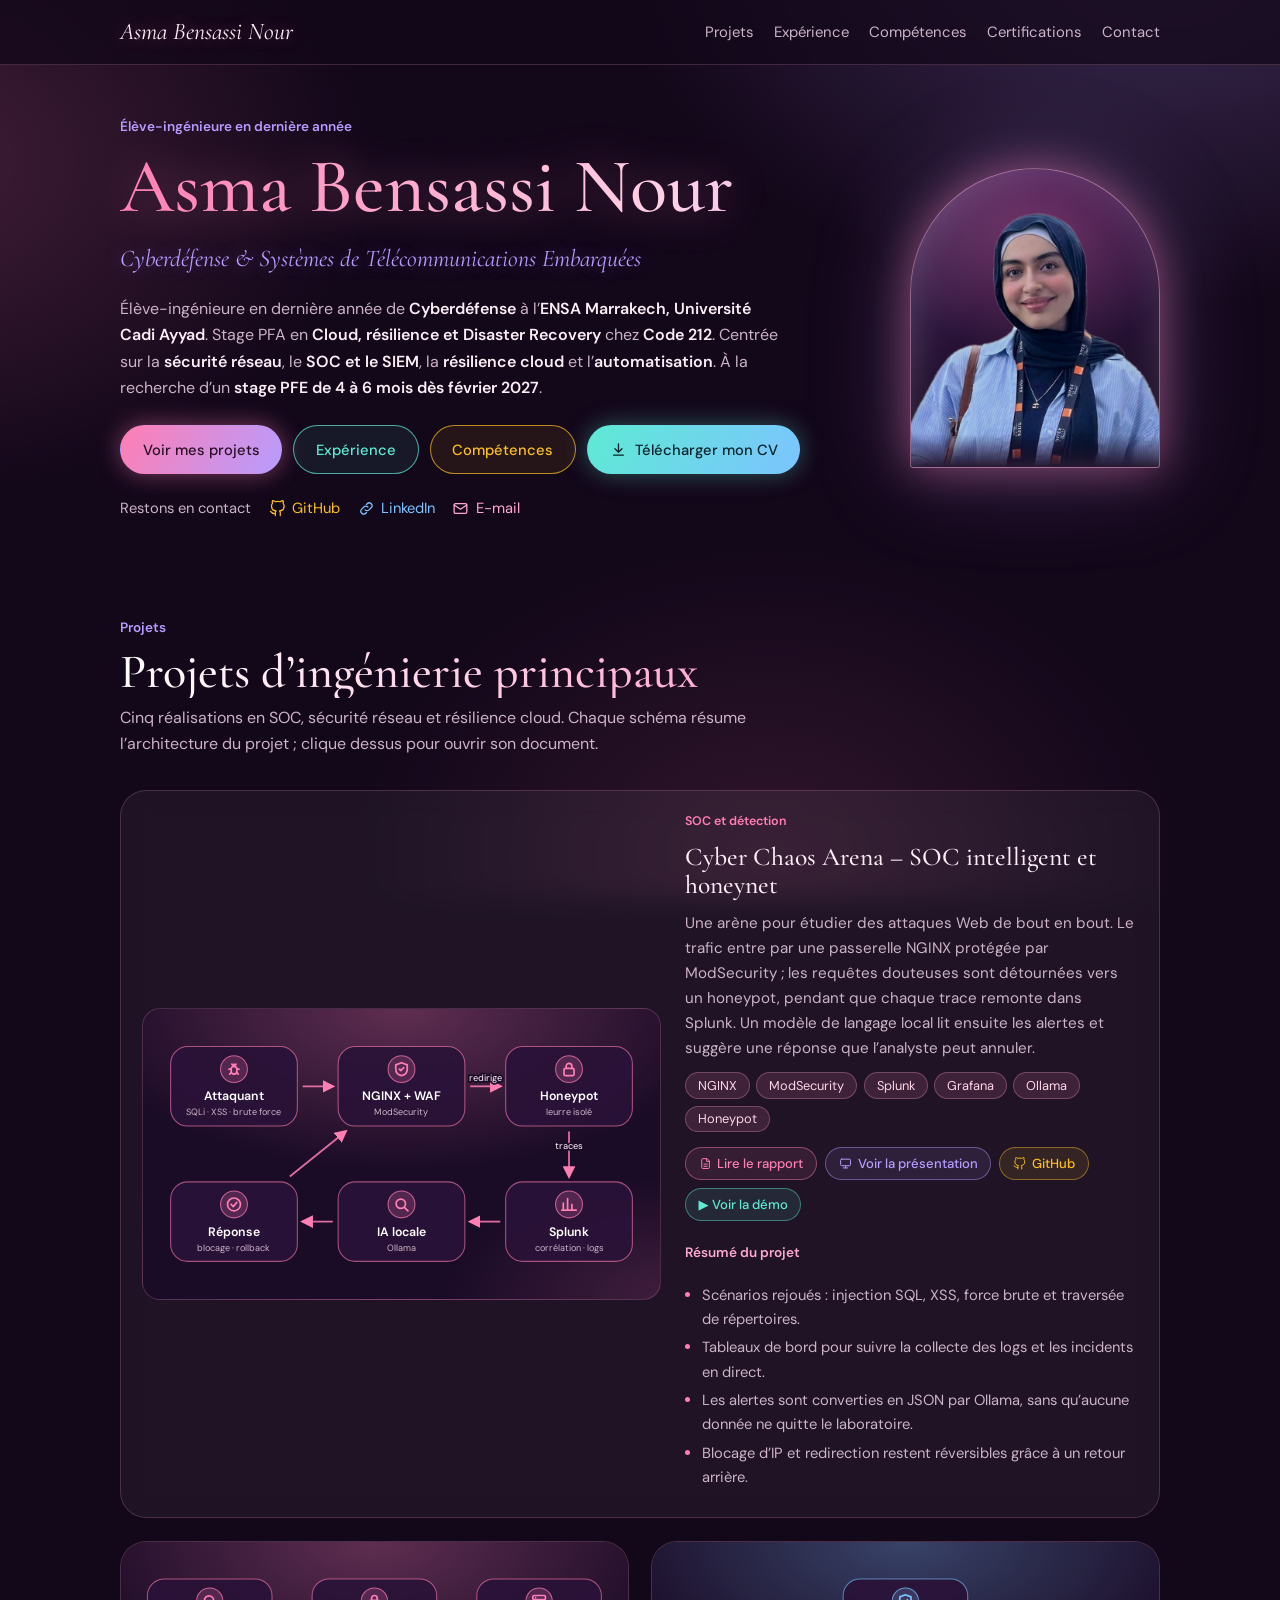
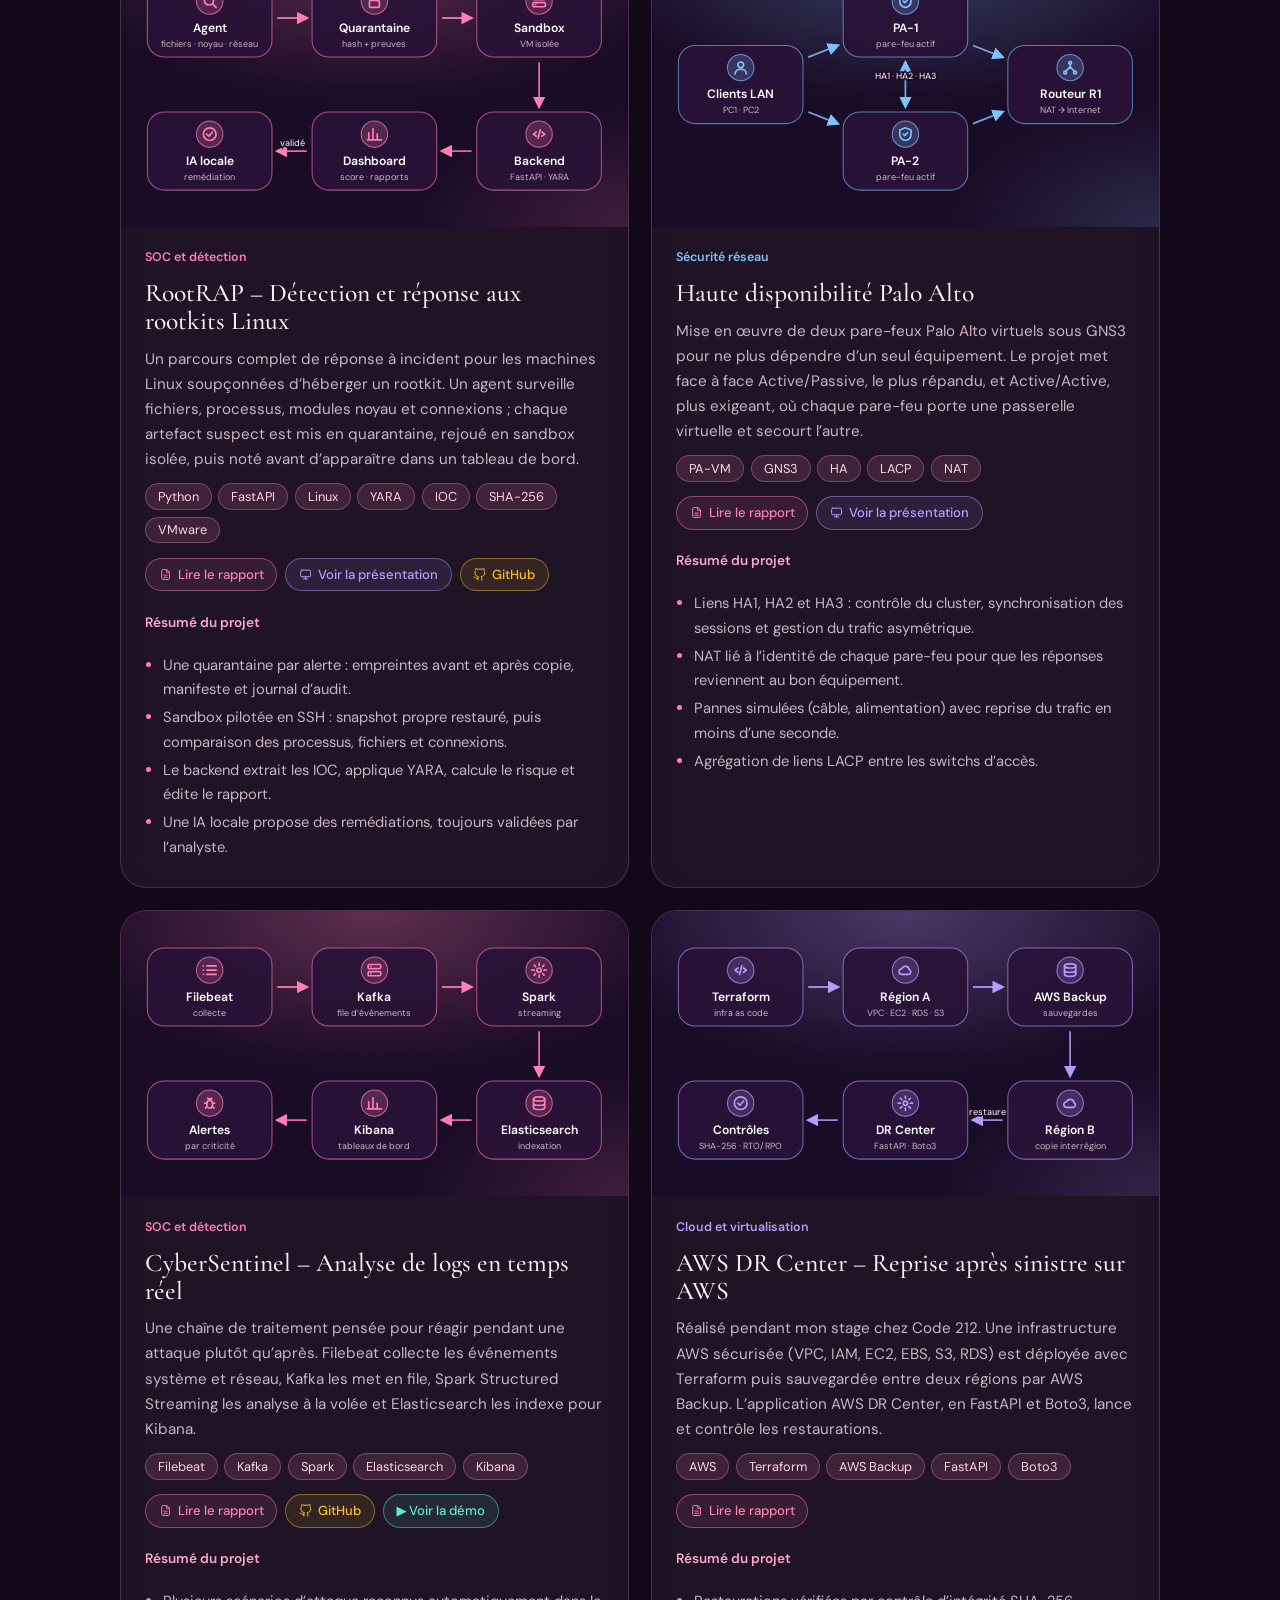
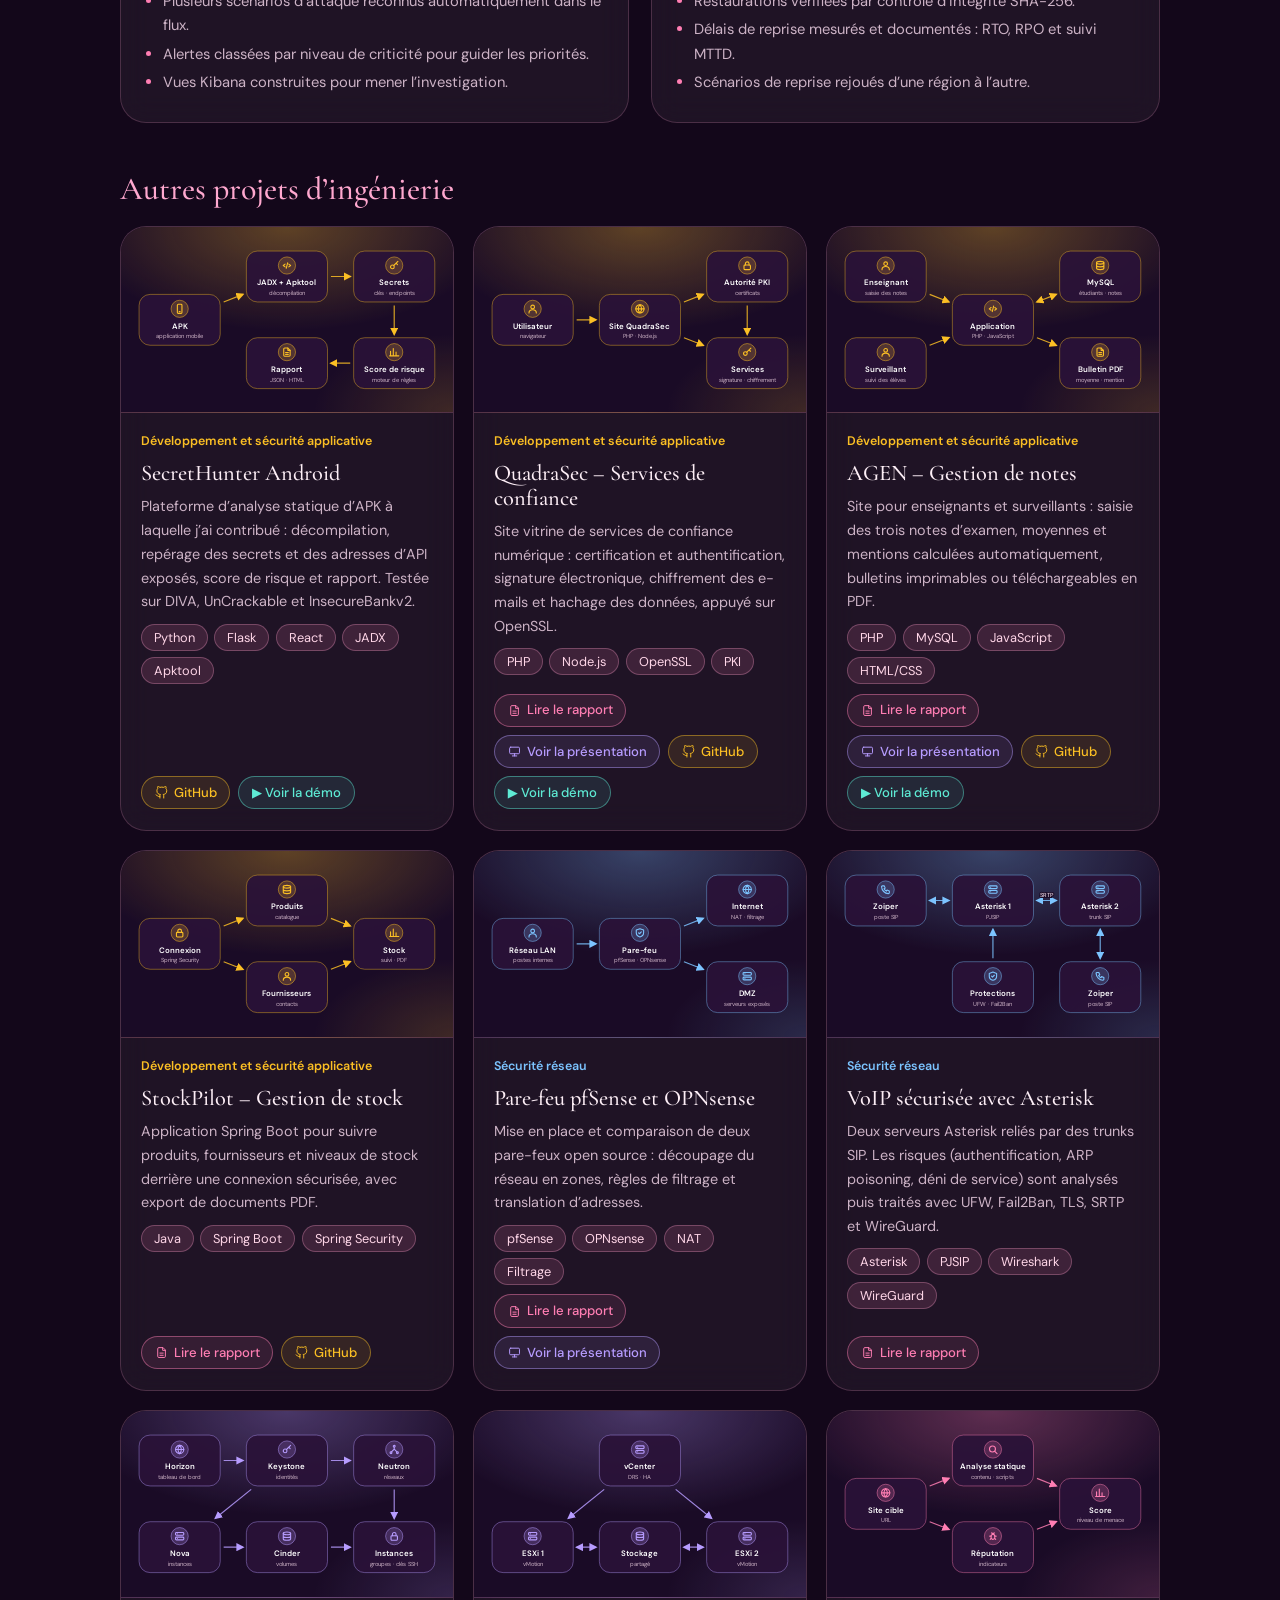
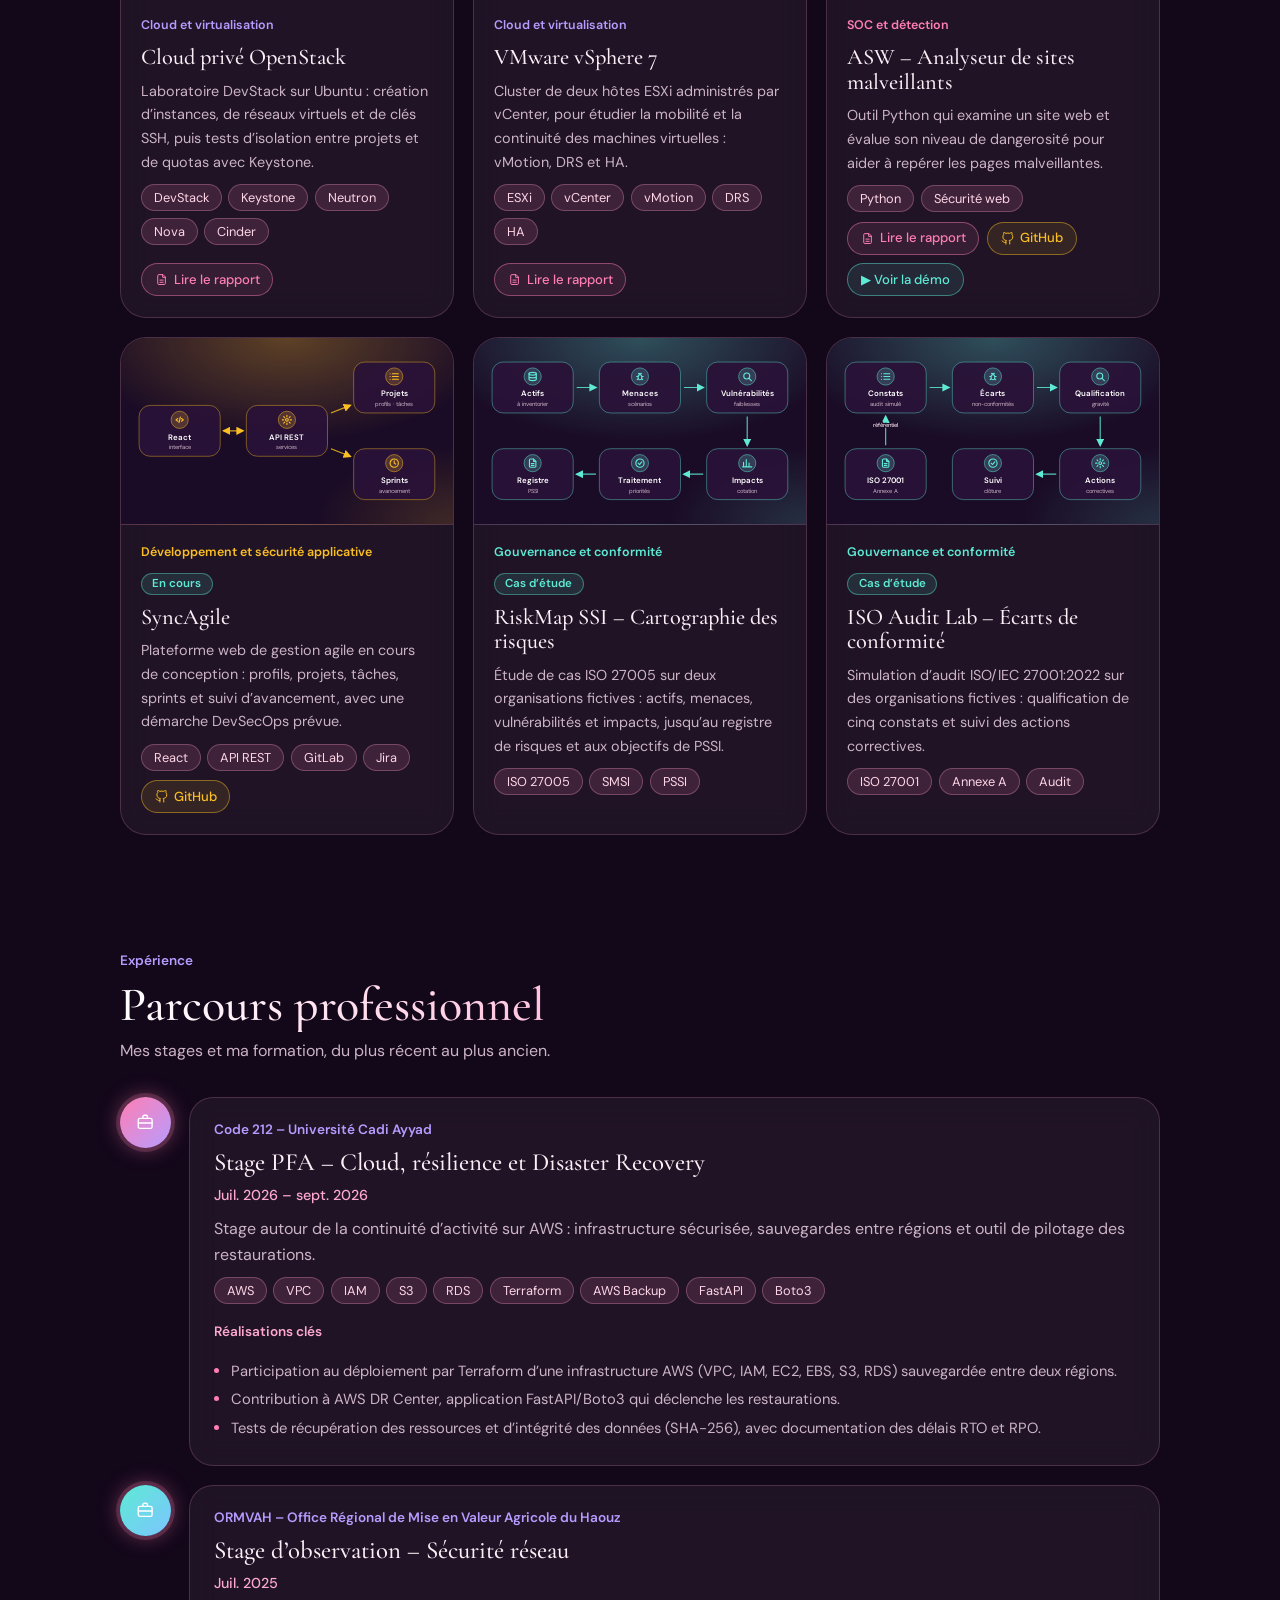
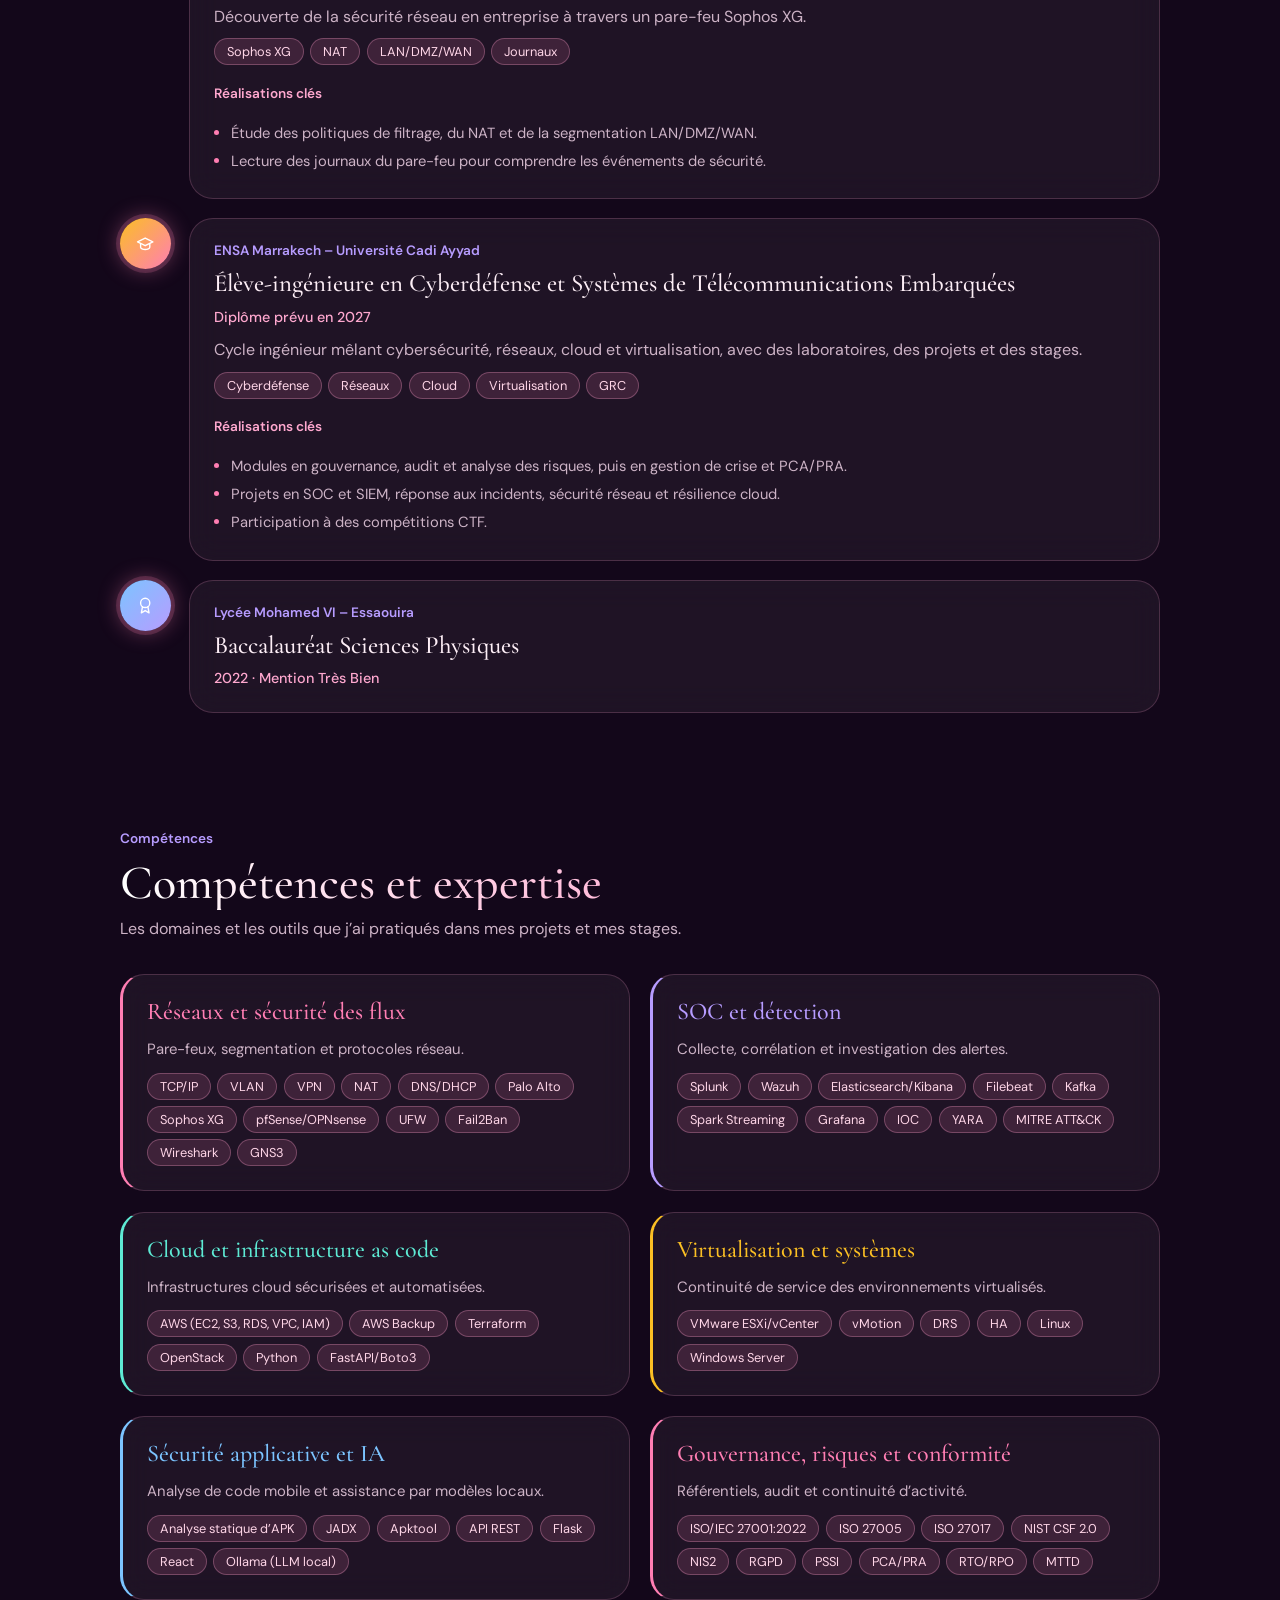
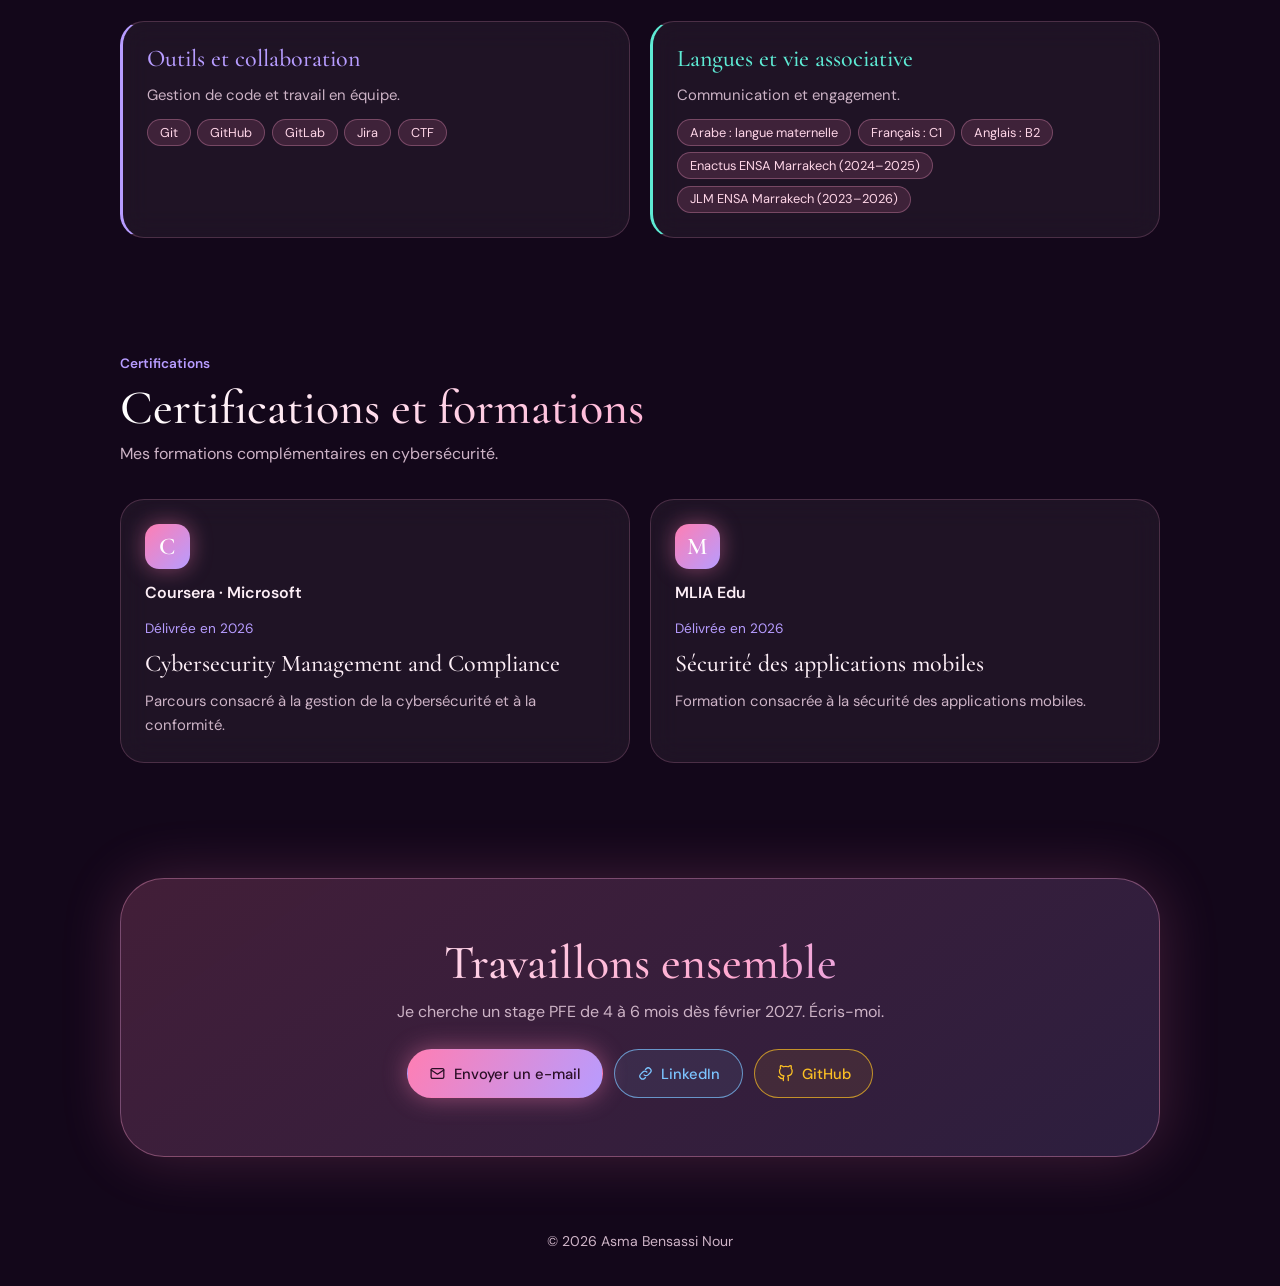
==== index.html @ a0d63bda "potfolio" ====
<!DOCTYPE html>
<html lang="fr">
<head>
<meta charset="utf-8">
<meta name="viewport" content="width=device-width, initial-scale=1, viewport-fit=cover">
<meta name="theme-color" content="#13071a">
<meta name="description" content="Portfolio d’Asma Bensassi Nour, élève-ingénieure en cyberdéfense à l’ENSA Marrakech.">
<title>Asma Bensassi Nour – Portfolio</title>
<link href="https://fonts.googleapis.com/css2?family=Cormorant+Garamond:ital,wght@0,500;0,600;1,500&family=DM+Sans:wght@400;500;600&display=swap" rel="stylesheet">
<style>:root{--bg:#13071a;--glass:rgba(255,255,255,.05);--ink:#fdeef6;--muted:#cdb3c6;--rose:#ff7eb3;--rose2:#ffa8cf;--lilac:#b79cff;--line:rgba(255,160,205,.2);--glow:rgba(255,126,179,.45);
--serif:'Cormorant Garamond',Georgia,serif;--sans:'DM Sans',system-ui,-apple-system,'Segoe UI',sans-serif;color-scheme:dark}
html{scroll-behavior:smooth}*,*::before,*::after{box-sizing:border-box}
body{margin:0;color:var(--ink);font:400 1rem/1.65 var(--sans);background:var(--bg);
background-image:radial-gradient(55rem 38rem at 90% -8%,rgba(183,156,255,.26),transparent 62%),radial-gradient(48rem 34rem at -8% 18%,rgba(255,126,179,.2),transparent 62%),radial-gradient(40rem 30rem at 60% 95%,rgba(255,126,179,.12),transparent 65%);background-attachment:fixed}
a{color:inherit}:focus-visible{outline:2px solid var(--rose2);outline-offset:3px;border-radius:8px}
.wrap{max-width:1080px;margin:0 auto;padding:0 1.25rem}
main.wrap{padding-top:0}
section{padding:3.6rem 0;scroll-margin-top:4rem}
h1,h2,h3{font-family:var(--serif);font-weight:500;line-height:1.1;margin:0}
h2{font-size:clamp(2.1rem,5vw,3rem);margin-bottom:.4rem;background:linear-gradient(90deg,#fff,var(--rose2) 60%,var(--lilac));-webkit-background-clip:text;background-clip:text;color:transparent}
h4{font-family:var(--sans);font-size:.85rem;font-weight:600;color:var(--rose2);margin:.6rem 0 .2rem}
.label{font-size:.85rem;font-weight:600;color:var(--lilac);margin-bottom:.4rem}
.lead{color:var(--muted);max-width:60ch;margin:0 0 2rem}
svg.i{width:1.15em;height:1.15em;fill:none;stroke:currentColor;stroke-width:1.8;stroke-linecap:round;stroke-linejoin:round;flex:none}
header.bar{position:sticky;top:0;z-index:20;background:rgba(19,7,26,.72);backdrop-filter:blur(14px);-webkit-backdrop-filter:blur(14px);border-bottom:1px solid var(--line)}
nav{display:flex;justify-content:space-between;align-items:center;gap:1rem;padding:.75rem 0;flex-wrap:wrap}
.logo{font-family:var(--serif);font-size:1.5rem;font-style:italic;text-decoration:none;text-shadow:0 0 18px var(--glow)}
nav ul{display:flex;gap:1.3rem;list-style:none;margin:0;padding:0;flex-wrap:wrap}
nav ul a{text-decoration:none;color:var(--muted);font-size:.93rem;transition:color .2s,text-shadow .2s}
nav ul a:hover{color:var(--rose2);text-shadow:0 0 14px var(--glow)}
/* accueil */
.hero{display:grid;grid-template-columns:1fr 250px;gap:3rem;align-items:center;padding:3.2rem 0 2.4rem}
.hero h1{font-size:clamp(2.8rem,7vw,4.8rem);background:linear-gradient(100deg,var(--rose),#ffd1e6 30%,var(--lilac) 55%,var(--rose) 80%);background-size:250% 100%;-webkit-background-clip:text;background-clip:text;color:transparent;animation:shine 7s ease-in-out infinite alternate;filter:drop-shadow(0 0 22px var(--glow))}
@keyframes shine{to{background-position:100% 0}}
.role{font-family:var(--serif);font-style:italic;font-size:1.5rem;color:var(--lilac);margin:.6rem 0 1.1rem;text-shadow:0 0 20px rgba(183,156,255,.45)}
.hero p{max-width:60ch;color:var(--muted);margin:0}.hero p strong{color:var(--ink);font-weight:600}
.btns{display:flex;gap:.7rem;flex-wrap:wrap;margin-top:1.5rem}
.btn{display:inline-flex;align-items:center;gap:.5rem;padding:.7rem 1.35rem;border-radius:999px;text-decoration:none;font-weight:500;font-size:.92rem;border:1.5px solid var(--rose);transition:box-shadow .25s,transform .25s,background .25s}
.btn.fill{background:linear-gradient(120deg,var(--rose),var(--lilac));border-color:transparent;color:#2a0f26;box-shadow:0 0 24px var(--glow)}
.btn.fill:hover{box-shadow:0 0 38px var(--glow),0 0 70px rgba(183,156,255,.35);transform:translateY(-2px)}
.btn.ghost{color:var(--rose2);background:var(--glass)}.btn.ghost:hover{box-shadow:0 0 26px var(--glow);background:rgba(255,126,179,.14);transform:translateY(-2px)}
.connect{display:flex;gap:1.1rem;flex-wrap:wrap;align-items:center;margin-top:1.4rem;font-size:.92rem}
.connect span{color:var(--muted)}.connect a{display:inline-flex;align-items:center;gap:.4rem;text-decoration:none;color:var(--rose2)}.connect a:hover{text-shadow:0 0 14px var(--glow)}
.arch{aspect-ratio:5/6;width:250px;border-radius:999px 999px 24px 24px;background:linear-gradient(165deg,#ff9cc8,#f08cc4 50%,#b9a2ff);border:1.5px solid rgba(255,190,220,.55);position:relative;overflow:hidden;box-shadow:0 0 44px var(--glow),0 0 100px rgba(183,156,255,.28),inset 0 0 36px rgba(255,255,255,.14)}
.arch::after{content:"";position:absolute;inset:0;background:linear-gradient(120deg,rgba(255,255,255,.28),transparent 35%);pointer-events:none}
.arch img{position:absolute;inset:0;width:100%;height:100%;object-fit:cover;object-position:center bottom}
/* tags et liens */
.tags{display:flex;flex-wrap:wrap;gap:.4rem;list-style:none;margin:0;padding:0}
.tags li{background:rgba(255,126,179,.14);border:1px solid rgba(255,160,205,.3);border-radius:999px;padding:.12rem .75rem;font-size:.8rem;color:#ffd6e8}
.links{display:flex;gap:.5rem;flex-wrap:wrap;margin-top:.2rem}
.lk{display:inline-flex;align-items:center;gap:.35rem;font-size:.82rem;font-weight:500;text-decoration:none;color:var(--rose2);border:1px solid var(--line);background:rgba(255,255,255,.04);border-radius:999px;padding:.3rem .8rem;transition:background .2s,box-shadow .2s}
.lk:hover{background:rgba(255,126,179,.2);box-shadow:0 0 18px var(--glow)}.lk svg{width:1em;height:1em}
.sum{margin:0;padding-left:1.1rem;color:var(--muted);font-size:.92rem}.sum li{margin:.25rem 0}.sum li::marker{color:var(--rose)}
/* cartes projets */
.feats{display:grid;grid-template-columns:repeat(2,1fr);gap:1.4rem}
.card{position:relative;background:var(--glass);backdrop-filter:blur(14px);-webkit-backdrop-filter:blur(14px);border:1px solid var(--line);border-radius:26px;overflow:hidden;display:flex;flex-direction:column;transition:transform .3s,border-color .3s,box-shadow .3s}
.card:hover{transform:translateY(-4px);border-color:rgba(255,160,205,.65);box-shadow:0 10px 40px rgba(255,126,179,.28)}
.card .body{padding:1.3rem 1.5rem 1.5rem;display:flex;flex-direction:column;gap:.7rem;flex:1}
.card h3{font-size:1.6rem}.card p{margin:0;color:var(--muted);font-size:.95rem}
.cover{display:block;position:relative;aspect-ratio:16/9;overflow:hidden;text-decoration:none;flex:none}
.cover img{width:100%;height:100%;object-fit:cover;object-position:top;display:block;transition:transform .5s}
.card:hover .cover img{transform:scale(1.05)}
.cover.art{display:grid;place-items:center;color:#fff;background:linear-gradient(135deg,rgba(255,126,179,.75),rgba(130,80,185,.8))}
.cover.art svg{width:3.6rem;height:3.6rem;stroke-width:1.4;filter:drop-shadow(0 6px 14px rgba(0,0,0,.3))}
.cover.art::before{content:"";position:absolute;width:9rem;height:9rem;border-radius:50%;background:rgba(255,255,255,.16);right:-2.5rem;top:-3rem}
.feat.wide{grid-column:1/-1;flex-direction:row}.feat.wide .cover{width:50%;aspect-ratio:16/9;align-self:center;margin:1.3rem 0 1.3rem 1.3rem;border-radius:18px;border:1px solid var(--line)}.feat.wide .cover img{object-position:center}
h3.sub{font-size:2rem;margin:3rem 0 1.2rem;color:var(--rose2)}
.minis{display:grid;grid-template-columns:repeat(3,1fr);gap:1.2rem}
.mini{padding:1.4rem;gap:.7rem}.mini h3{font-size:1.4rem}.mini .links{margin-top:auto}
.mi{width:2.7rem;height:2.7rem;border-radius:14px;display:grid;place-items:center;color:#fff;background:linear-gradient(135deg,var(--rose),var(--lilac));box-shadow:0 0 22px var(--glow)}.mi svg{width:1.35rem;height:1.35rem}
/* parcours */
.timeline{display:grid;gap:1.2rem}
.job{display:grid;grid-template-columns:3.2rem 1fr;gap:1.1rem;align-items:start}
.dot{width:3.2rem;height:3.2rem;border-radius:50%;display:grid;place-items:center;color:#fff;background:linear-gradient(135deg,var(--rose),var(--lilac));box-shadow:0 0 0 4px rgba(255,126,179,.18),0 0 22px var(--glow)}
.box{background:var(--glass);backdrop-filter:blur(14px);-webkit-backdrop-filter:blur(14px);border:1px solid var(--line);border-radius:24px;padding:1.3rem 1.5rem;display:flex;flex-direction:column;gap:.5rem}
.org{font-size:.85rem;font-weight:600;color:var(--lilac)}.box h3{font-size:1.55rem}.meta{color:var(--rose2);font-size:.9rem;font-weight:500}.box p{margin:0;color:var(--muted)}
/* compétences et certifications */
.skills{display:grid;grid-template-columns:repeat(2,1fr);gap:1.3rem}
.skill,.cert{background:var(--glass);backdrop-filter:blur(14px);-webkit-backdrop-filter:blur(14px);border:1px solid var(--line);border-radius:24px;padding:1.5rem;display:flex;flex-direction:column;gap:.7rem;transition:border-color .3s,box-shadow .3s}
.skill:hover,.cert:hover{border-color:rgba(255,160,205,.6);box-shadow:0 0 34px rgba(255,126,179,.22)}
.skill h3,.cert h3{font-size:1.5rem;color:var(--rose2)}.skill p,.cert p{margin:0;color:var(--muted);font-size:.93rem}
.certs{display:grid;grid-template-columns:repeat(2,1fr);gap:1.3rem}
.badge{width:2.8rem;height:2.8rem;border-radius:14px;display:grid;place-items:center;font-family:var(--serif);font-size:1.5rem;font-weight:600;color:#fff;background:linear-gradient(135deg,var(--rose),var(--lilac));box-shadow:0 0 22px var(--glow)}
.iss{font-weight:600}.when{font-size:.85rem;color:var(--lilac)}.cert h3{color:var(--ink)}
.contactbox{text-align:center;background:linear-gradient(145deg,rgba(255,126,179,.2),rgba(183,156,255,.16));border:1px solid rgba(255,160,205,.35);border-radius:44px;padding:3.6rem 1.5rem;box-shadow:0 0 60px rgba(255,126,179,.2)}
.contactbox .lead{margin:.6rem auto 0}.contactbox .btns{justify-content:center}
footer{text-align:center;color:var(--muted);font-size:.88rem;padding:1rem 0 2rem}
@media (max-width:900px){.minis{grid-template-columns:repeat(2,1fr)}.feat.wide{flex-direction:column}.feat.wide .cover{width:auto;margin:1.2rem 1.2rem 0}}
@media (max-width:700px){.hero{grid-template-columns:1fr;gap:2rem}.arch{margin:0 auto;order:-1;width:200px}.feats,.minis,.skills,.certs{grid-template-columns:1fr}section{padding:2.8rem 0}body{background-attachment:scroll}.job{grid-template-columns:2.6rem 1fr;gap:.8rem}.dot{width:2.6rem;height:2.6rem}}
@media (prefers-reduced-motion:reduce){html{scroll-behavior:auto}*{transition:none!important;animation:none!important}}

/* ===== v3 : photo, schémas, boutons colorés ===== */
:root{--mint:#5eead4;--amber:#fbbf24;--sky:#7cc4ff}
.arch{background:radial-gradient(85% 60% at 50% 22%,rgba(255,126,179,.30),transparent 70%),linear-gradient(170deg,#3b1651,#22102f 65%,#170a24);border:1.5px solid rgba(255,190,220,.5)}
.arch::after{background:linear-gradient(120deg,rgba(255,255,255,.12),transparent 35%)}
.cover.art{aspect-ratio:16/9;display:block;background:radial-gradient(90% 80% at 50% 0%,rgba(var(--c),.30),transparent 70%),radial-gradient(60% 60% at 100% 100%,rgba(var(--c),.16),transparent 70%),#1a0b26}
.cover.art::before,.cover.art::after{display:none}
.cover.art svg.sch{width:100%;height:100%;display:block;stroke-width:initial;filter:none}
.cover.art:hover{box-shadow:inset 0 0 0 1.5px rgba(var(--c),.7)}
.g-soc{--c:255,126,179}.g-reseau{--c:124,196,255}.g-cloud{--c:183,156,255}.g-dev{--c:251,191,36}.g-gov{--c:94,234,212}
.nl{font:600 11.5px var(--sans);fill:#fff}.ns{font:400 8.5px var(--sans);fill:#cdb3c6}
.el{font:500 8.5px var(--sans);fill:#f0dbe8;paint-order:stroke;stroke:#1a0b26;stroke-width:3px}
.feat.wide .cover.art{aspect-ratio:16/9}
.card:hover{border-color:var(--k)}
.cat{font-size:.78rem;font-weight:600}
.bdg{align-self:flex-start;font-size:.72rem;font-weight:600;color:var(--mint);background:rgba(94,234,212,.12);border:1px solid rgba(94,234,212,.4);border-radius:999px;padding:.05rem .65rem}
.mini{padding:0;gap:0}.mini .body{padding:1.1rem 1.25rem 1.3rem;gap:.6rem}.mini h3{font-size:1.4rem}.mini p{font-size:.9rem}
.mini .cover.art{border-bottom:1px solid var(--line)}
.lk{--k:255,126,179;color:rgb(var(--k));border-color:rgba(var(--k),.45);background:rgba(var(--k),.1)}
.lk:hover{background:rgba(var(--k),.3);box-shadow:0 0 18px rgba(var(--k),.5)}
.lk.rap{--k:255,126,179}.lk.pres{--k:183,156,255}.lk.demo{--k:94,234,212}.lk.git{--k:251,191,36}
.btn.mint{color:var(--mint);border-color:rgba(94,234,212,.7);background:rgba(94,234,212,.08)}.btn.mint:hover{background:rgba(94,234,212,.2);box-shadow:0 0 26px rgba(94,234,212,.4);transform:translateY(-2px)}
.btn.amber{color:var(--amber);border-color:rgba(251,191,36,.7);background:rgba(251,191,36,.08)}.btn.amber:hover{background:rgba(251,191,36,.2);box-shadow:0 0 26px rgba(251,191,36,.4);transform:translateY(-2px)}
.btn.sky{color:var(--sky);border-color:rgba(124,196,255,.7);background:rgba(124,196,255,.08)}.btn.sky:hover{background:rgba(124,196,255,.2);box-shadow:0 0 26px rgba(124,196,255,.4);transform:translateY(-2px)}
.btn.cv{background:linear-gradient(120deg,var(--mint),var(--sky));border-color:transparent;color:#06222a;box-shadow:0 0 24px rgba(94,234,212,.35)}.btn.cv:hover{box-shadow:0 0 38px rgba(94,234,212,.55);transform:translateY(-2px)}
.connect a.c-git{color:var(--amber)}.connect a.c-in{color:var(--sky)}.connect a.c-mail{color:var(--rose2)}
.skill{border-left:3px solid var(--sk,#ff7eb3)}.skill h3{color:var(--sk,#ff7eb3)}
.skills .skill:nth-child(5n+1){--sk:#ff7eb3}.skills .skill:nth-child(5n+2){--sk:#b79cff}.skills .skill:nth-child(5n+3){--sk:#5eead4}.skills .skill:nth-child(5n+4){--sk:#fbbf24}.skills .skill:nth-child(5n){--sk:#7cc4ff}
.job:nth-child(2) .dot{background:linear-gradient(135deg,var(--mint),var(--sky))}.job:nth-child(3) .dot{background:linear-gradient(135deg,var(--amber),var(--rose))}.job:nth-child(4) .dot{background:linear-gradient(135deg,var(--sky),var(--lilac))}
@media (max-width:900px){.feat.wide .cover.art{width:auto}}
</style>
</head>
<body>
<svg width="0" height="0" style="position:absolute" aria-hidden="true"><defs><marker id="m-soc" viewBox="0 0 10 10" refX="8" refY="5" markerWidth="7" markerHeight="7" orient="auto-start-reverse"><path d="M0 0L10 5L0 10z" fill="#ff7eb3"/></marker><marker id="m-reseau" viewBox="0 0 10 10" refX="8" refY="5" markerWidth="7" markerHeight="7" orient="auto-start-reverse"><path d="M0 0L10 5L0 10z" fill="#7cc4ff"/></marker><marker id="m-cloud" viewBox="0 0 10 10" refX="8" refY="5" markerWidth="7" markerHeight="7" orient="auto-start-reverse"><path d="M0 0L10 5L0 10z" fill="#b79cff"/></marker><marker id="m-dev" viewBox="0 0 10 10" refX="8" refY="5" markerWidth="7" markerHeight="7" orient="auto-start-reverse"><path d="M0 0L10 5L0 10z" fill="#fbbf24"/></marker><marker id="m-gov" viewBox="0 0 10 10" refX="8" refY="5" markerWidth="7" markerHeight="7" orient="auto-start-reverse"><path d="M0 0L10 5L0 10z" fill="#5eead4"/></marker></defs></svg>
<header class="bar"><div class="wrap"><nav aria-label="Navigation principale">
<a class="logo" href="#top">Asma Bensassi Nour</a>
<ul><li><a href="#projets">Projets</a></li><li><a href="#experience">Expérience</a></li><li><a href="#competences">Compétences</a></li><li><a href="#certifications">Certifications</a></li><li><a href="#contact">Contact</a></li></ul>
</nav></div></header>
<main class="wrap">
<section class="hero" id="top">
 <div>
  <div class="label">Élève-ingénieure en dernière année</div>
  <h1>Asma Bensassi Nour</h1>
  <div class="role">Cyberdéfense &amp; Systèmes de Télécommunications Embarquées</div>
  <p>Élève-ingénieure en dernière année de <strong>Cyberdéfense</strong> à l’<strong>ENSA Marrakech, Université Cadi Ayyad</strong>. Stage PFA en <strong>Cloud, résilience et Disaster Recovery</strong> chez <strong>Code 212</strong>. Centrée sur la <strong>sécurité réseau</strong>, le <strong>SOC et le SIEM</strong>, la <strong>résilience cloud</strong> et l’<strong>automatisation</strong>. À la recherche d’un <strong>stage PFE de 4 à 6 mois dès février 2027</strong>.</p>
  <div class="btns"><a class="btn fill" href="#projets">Voir mes projets</a><a class="btn mint" href="#experience">Expérience</a><a class="btn amber" href="#competences">Compétences</a><a class="btn cv" href="CV.pdf" download><svg class="i " viewBox="0 0 24 24" aria-hidden="true"><path d="M12 4v11M7 11l5 5 5-5M5 20h14"/></svg>Télécharger mon CV</a></div>
  <div class="connect"><span>Restons en contact</span>
   <a class="c-git" href="https://github.com/asmabn26" target="_blank" rel="noopener"><svg class="i " viewBox="0 0 24 24" aria-hidden="true"><path d="M9 19c-5 1.5-5-2.5-7-3m14 6v-3.87a3.37 3.37 0 00-.94-2.61c3.14-.35 6.44-1.54 6.44-7A5.44 5.44 0 0020 4.77 5.07 5.07 0 0019.91 1S18.73.65 16 2.48a13.38 13.38 0 00-7 0C6.27.65 5.09 1 5.09 1A5.07 5.07 0 005 4.77a5.44 5.44 0 00-1.5 3.78c0 5.42 3.3 6.61 6.44 7A3.37 3.37 0 009 18.13V22"/></svg>GitHub</a>
   <a class="c-in" href="https://www.linkedin.com/in/asma-bensassi-nour-1bba90338" target="_blank" rel="noopener"><svg class="i " viewBox="0 0 24 24" aria-hidden="true"><path d="M10 14a4 4 0 005.7 0l3-3a4 4 0 00-5.7-5.7l-1 1M14 10a4 4 0 00-5.7 0l-3 3a4 4 0 005.7 5.7l1-1"/></svg>LinkedIn</a>
   <a class="c-mail" href="mailto:asmabensassinour4@gmail.com"><svg class="i " viewBox="0 0 24 24" aria-hidden="true"><rect x="3" y="5" width="18" height="14" rx="2"/><path d="M3 7l9 6 9-6"/></svg>E-mail</a></div>
 </div>
 <div class="arch"><img src="photo.png" alt="Portrait d’Asma Bensassi Nour"></div>
</section>

<section id="projets">
 <div class="label">Projets</div><h2>Projets d’ingénierie principaux</h2>
 <p class="lead">Cinq réalisations en SOC, sécurité réseau et résilience cloud. Chaque schéma résume l’architecture du projet ; clique dessus pour ouvrir son document.</p>
 <div class="feats"><article class="card feat wide" style="--k:#ff7eb3"><a class="cover art g-soc" href="projets/cyber-chaos-arena/presentation.pdf" aria-label="Ouvrir le document du projet Cyber Chaos Arena – SOC intelligent et honeynet"><svg class="sch" viewBox="0 0 480 270" role="img" aria-label="Schéma du projet" preserveAspectRatio="xMidYMid meet"><line x1="148" y1="72" x2="176" y2="72" stroke="#ff7eb3" stroke-width="1.7" stroke-opacity=".85" marker-end="url(#m-soc)"/><line x1="304" y1="72" x2="332" y2="72" stroke="#ff7eb3" stroke-width="1.7" stroke-opacity=".85" marker-end="url(#m-soc)"/><text x="318" y="67" class="el" text-anchor="middle">redirige</text><line x1="396" y1="114" x2="396" y2="156" stroke="#ff7eb3" stroke-width="1.7" stroke-opacity=".85" marker-end="url(#m-soc)"/><text x="396" y="130" class="el" text-anchor="middle">traces</text><line x1="332" y1="198" x2="304" y2="198" stroke="#ff7eb3" stroke-width="1.7" stroke-opacity=".85" marker-end="url(#m-soc)"/><line x1="176" y1="198" x2="148" y2="198" stroke="#ff7eb3" stroke-width="1.7" stroke-opacity=".85" marker-end="url(#m-soc)"/><line x1="136" y1="156" x2="188" y2="114" stroke="#ff7eb3" stroke-width="1.7" stroke-opacity=".85" marker-end="url(#m-soc)"/><g><rect x="25" y="35" width="118" height="74" rx="16" fill="#2a1238" fill-opacity=".92" stroke="#ff7eb3" stroke-opacity=".6"/><circle cx="84" cy="56" r="12.5" fill="#ff7eb3" fill-opacity=".2" stroke="#ff7eb3" stroke-opacity=".7"/><g transform="translate(76 48) scale(.667)" fill="none" stroke="#ff7eb3" stroke-width="2.4" stroke-linecap="round" stroke-linejoin="round"><rect x="8" y="8" width="8" height="11" rx="4"/><path d="M12 8V5M5 12h3M16 12h3M6 19l2-2M18 19l-2-2M9 5l3 3 3-3"/></g><text x="84" y="85" class="nl" text-anchor="middle">Attaquant</text><text x="84" y="99" class="ns" text-anchor="middle">SQLi · XSS · brute force</text></g><g><rect x="181" y="35" width="118" height="74" rx="16" fill="#2a1238" fill-opacity=".92" stroke="#ff7eb3" stroke-opacity=".6"/><circle cx="240" cy="56" r="12.5" fill="#ff7eb3" fill-opacity=".2" stroke="#ff7eb3" stroke-opacity=".7"/><g transform="translate(232 48) scale(.667)" fill="none" stroke="#ff7eb3" stroke-width="2.4" stroke-linecap="round" stroke-linejoin="round"><path d="M12 3l8 3v6c0 5-3.5 8-8 9-4.5-1-8-4-8-9V6z"/><path d="M9 12l2 2 4-4"/></g><text x="240" y="85" class="nl" text-anchor="middle">NGINX + WAF</text><text x="240" y="99" class="ns" text-anchor="middle">ModSecurity</text></g><g><rect x="337" y="35" width="118" height="74" rx="16" fill="#2a1238" fill-opacity=".92" stroke="#ff7eb3" stroke-opacity=".6"/><circle cx="396" cy="56" r="12.5" fill="#ff7eb3" fill-opacity=".2" stroke="#ff7eb3" stroke-opacity=".7"/><g transform="translate(388 48) scale(.667)" fill="none" stroke="#ff7eb3" stroke-width="2.4" stroke-linecap="round" stroke-linejoin="round"><rect x="5" y="11" width="14" height="10" rx="2"/><path d="M8 11V8a4 4 0 018 0v3"/></g><text x="396" y="85" class="nl" text-anchor="middle">Honeypot</text><text x="396" y="99" class="ns" text-anchor="middle">leurre isolé</text></g><g><rect x="337" y="161" width="118" height="74" rx="16" fill="#2a1238" fill-opacity=".92" stroke="#ff7eb3" stroke-opacity=".6"/><circle cx="396" cy="182" r="12.5" fill="#ff7eb3" fill-opacity=".2" stroke="#ff7eb3" stroke-opacity=".7"/><g transform="translate(388 174) scale(.667)" fill="none" stroke="#ff7eb3" stroke-width="2.4" stroke-linecap="round" stroke-linejoin="round"><path d="M4 20V10M10 20V4M16 20v-8M22 20H2"/></g><text x="396" y="211" class="nl" text-anchor="middle">Splunk</text><text x="396" y="225" class="ns" text-anchor="middle">corrélation · logs</text></g><g><rect x="181" y="161" width="118" height="74" rx="16" fill="#2a1238" fill-opacity=".92" stroke="#ff7eb3" stroke-opacity=".6"/><circle cx="240" cy="182" r="12.5" fill="#ff7eb3" fill-opacity=".2" stroke="#ff7eb3" stroke-opacity=".7"/><g transform="translate(232 174) scale(.667)" fill="none" stroke="#ff7eb3" stroke-width="2.4" stroke-linecap="round" stroke-linejoin="round"><circle cx="11" cy="11" r="6.5"/><path d="M21 21l-5-5"/></g><text x="240" y="211" class="nl" text-anchor="middle">IA locale</text><text x="240" y="225" class="ns" text-anchor="middle">Ollama</text></g><g><rect x="25" y="161" width="118" height="74" rx="16" fill="#2a1238" fill-opacity=".92" stroke="#ff7eb3" stroke-opacity=".6"/><circle cx="84" cy="182" r="12.5" fill="#ff7eb3" fill-opacity=".2" stroke="#ff7eb3" stroke-opacity=".7"/><g transform="translate(76 174) scale(.667)" fill="none" stroke="#ff7eb3" stroke-width="2.4" stroke-linecap="round" stroke-linejoin="round"><circle cx="12" cy="12" r="9"/><path d="M8 12l3 3 5-6"/></g><text x="84" y="211" class="nl" text-anchor="middle">Réponse</text><text x="84" y="225" class="ns" text-anchor="middle">blocage · rollback</text></g></svg></a><div class="body"><span class="cat" style="color:#ff7eb3">SOC et détection</span><h3>Cyber Chaos Arena – SOC intelligent et honeynet</h3><p>Une arène pour étudier des attaques Web de bout en bout. Le trafic entre par une passerelle NGINX protégée par ModSecurity ; les requêtes douteuses sont détournées vers un honeypot, pendant que chaque trace remonte dans Splunk. Un modèle de langage local lit ensuite les alertes et suggère une réponse que l’analyste peut annuler.</p><ul class="tags"><li>NGINX</li><li>ModSecurity</li><li>Splunk</li><li>Grafana</li><li>Ollama</li><li>Honeypot</li></ul><div class="links"><a class="lk rap" href="projets/cyber-chaos-arena/rapport.pdf"><svg class="i " viewBox="0 0 24 24" aria-hidden="true"><path d="M14 3H7a2 2 0 00-2 2v14a2 2 0 002 2h10a2 2 0 002-2V8z"/><path d="M14 3v5h5M9 13h6M9 17h6"/></svg>Lire le rapport</a><a class="lk pres" href="projets/cyber-chaos-arena/presentation.pdf"><svg class="i " viewBox="0 0 24 24" aria-hidden="true"><rect x="3" y="4" width="18" height="12" rx="2"/><path d="M12 16v4M8 20h8"/></svg>Voir la présentation</a><a class="lk git" href="https://github.com/asmabn26" target="_blank" rel="noopener"><svg class="i " viewBox="0 0 24 24" aria-hidden="true"><path d="M9 19c-5 1.5-5-2.5-7-3m14 6v-3.87a3.37 3.37 0 00-.94-2.61c3.14-.35 6.44-1.54 6.44-7A5.44 5.44 0 0020 4.77 5.07 5.07 0 0019.91 1S18.73.65 16 2.48a13.38 13.38 0 00-7 0C6.27.65 5.09 1 5.09 1A5.07 5.07 0 005 4.77a5.44 5.44 0 00-1.5 3.78c0 5.42 3.3 6.61 6.44 7A3.37 3.37 0 009 18.13V22"/></svg>GitHub</a>
<!-- Pour ajouter la démo, retire les signes de commentaire et colle ton lien YouTube :
<a class="lk demo" href="COLLE_LE_LIEN_YOUTUBE">Voir la démo</a> --></div><h4>Résumé du projet</h4><ul class="sum"><li>Scénarios rejoués : injection SQL, XSS, force brute et traversée de répertoires.</li><li>Tableaux de bord pour suivre la collecte des logs et les incidents en direct.</li><li>Les alertes sont converties en JSON par Ollama, sans qu’aucune donnée ne quitte le laboratoire.</li><li>Blocage d’IP et redirection restent réversibles grâce à un retour arrière.</li></ul></div></article><article class="card feat" style="--k:#ff7eb3"><a class="cover art g-soc" href="projets/rootrap/presentation.pdf" aria-label="Ouvrir le document du projet RootRAP – Détection et réponse aux rootkits Linux"><svg class="sch" viewBox="0 0 480 270" role="img" aria-label="Schéma du projet" preserveAspectRatio="xMidYMid meet"><line x1="148" y1="72" x2="176" y2="72" stroke="#ff7eb3" stroke-width="1.7" stroke-opacity=".85" marker-end="url(#m-soc)"/><line x1="304" y1="72" x2="332" y2="72" stroke="#ff7eb3" stroke-width="1.7" stroke-opacity=".85" marker-end="url(#m-soc)"/><line x1="396" y1="114" x2="396" y2="156" stroke="#ff7eb3" stroke-width="1.7" stroke-opacity=".85" marker-end="url(#m-soc)"/><line x1="332" y1="198" x2="304" y2="198" stroke="#ff7eb3" stroke-width="1.7" stroke-opacity=".85" marker-end="url(#m-soc)"/><line x1="176" y1="198" x2="148" y2="198" stroke="#ff7eb3" stroke-width="1.7" stroke-opacity=".85" marker-end="url(#m-soc)"/><text x="162" y="193" class="el" text-anchor="middle">validé</text><g><rect x="25" y="35" width="118" height="74" rx="16" fill="#2a1238" fill-opacity=".92" stroke="#ff7eb3" stroke-opacity=".6"/><circle cx="84" cy="56" r="12.5" fill="#ff7eb3" fill-opacity=".2" stroke="#ff7eb3" stroke-opacity=".7"/><g transform="translate(76 48) scale(.667)" fill="none" stroke="#ff7eb3" stroke-width="2.4" stroke-linecap="round" stroke-linejoin="round"><circle cx="11" cy="11" r="6.5"/><path d="M21 21l-5-5"/></g><text x="84" y="85" class="nl" text-anchor="middle">Agent</text><text x="84" y="99" class="ns" text-anchor="middle">fichiers · noyau · réseau</text></g><g><rect x="181" y="35" width="118" height="74" rx="16" fill="#2a1238" fill-opacity=".92" stroke="#ff7eb3" stroke-opacity=".6"/><circle cx="240" cy="56" r="12.5" fill="#ff7eb3" fill-opacity=".2" stroke="#ff7eb3" stroke-opacity=".7"/><g transform="translate(232 48) scale(.667)" fill="none" stroke="#ff7eb3" stroke-width="2.4" stroke-linecap="round" stroke-linejoin="round"><rect x="5" y="11" width="14" height="10" rx="2"/><path d="M8 11V8a4 4 0 018 0v3"/></g><text x="240" y="85" class="nl" text-anchor="middle">Quarantaine</text><text x="240" y="99" class="ns" text-anchor="middle">hash + preuves</text></g><g><rect x="337" y="35" width="118" height="74" rx="16" fill="#2a1238" fill-opacity=".92" stroke="#ff7eb3" stroke-opacity=".6"/><circle cx="396" cy="56" r="12.5" fill="#ff7eb3" fill-opacity=".2" stroke="#ff7eb3" stroke-opacity=".7"/><g transform="translate(388 48) scale(.667)" fill="none" stroke="#ff7eb3" stroke-width="2.4" stroke-linecap="round" stroke-linejoin="round"><rect x="3" y="4" width="18" height="6" rx="2"/><rect x="3" y="14" width="18" height="6" rx="2"/><path d="M7 7h.01M7 17h.01"/></g><text x="396" y="85" class="nl" text-anchor="middle">Sandbox</text><text x="396" y="99" class="ns" text-anchor="middle">VM isolée</text></g><g><rect x="337" y="161" width="118" height="74" rx="16" fill="#2a1238" fill-opacity=".92" stroke="#ff7eb3" stroke-opacity=".6"/><circle cx="396" cy="182" r="12.5" fill="#ff7eb3" fill-opacity=".2" stroke="#ff7eb3" stroke-opacity=".7"/><g transform="translate(388 174) scale(.667)" fill="none" stroke="#ff7eb3" stroke-width="2.4" stroke-linecap="round" stroke-linejoin="round"><path d="M8 9l-4 3 4 3M16 9l4 3-4 3M13.5 6l-3 12"/></g><text x="396" y="211" class="nl" text-anchor="middle">Backend</text><text x="396" y="225" class="ns" text-anchor="middle">FastAPI · YARA</text></g><g><rect x="181" y="161" width="118" height="74" rx="16" fill="#2a1238" fill-opacity=".92" stroke="#ff7eb3" stroke-opacity=".6"/><circle cx="240" cy="182" r="12.5" fill="#ff7eb3" fill-opacity=".2" stroke="#ff7eb3" stroke-opacity=".7"/><g transform="translate(232 174) scale(.667)" fill="none" stroke="#ff7eb3" stroke-width="2.4" stroke-linecap="round" stroke-linejoin="round"><path d="M4 20V10M10 20V4M16 20v-8M22 20H2"/></g><text x="240" y="211" class="nl" text-anchor="middle">Dashboard</text><text x="240" y="225" class="ns" text-anchor="middle">score · rapports</text></g><g><rect x="25" y="161" width="118" height="74" rx="16" fill="#2a1238" fill-opacity=".92" stroke="#ff7eb3" stroke-opacity=".6"/><circle cx="84" cy="182" r="12.5" fill="#ff7eb3" fill-opacity=".2" stroke="#ff7eb3" stroke-opacity=".7"/><g transform="translate(76 174) scale(.667)" fill="none" stroke="#ff7eb3" stroke-width="2.4" stroke-linecap="round" stroke-linejoin="round"><circle cx="12" cy="12" r="9"/><path d="M8 12l3 3 5-6"/></g><text x="84" y="211" class="nl" text-anchor="middle">IA locale</text><text x="84" y="225" class="ns" text-anchor="middle">remédiation</text></g></svg></a><div class="body"><span class="cat" style="color:#ff7eb3">SOC et détection</span><h3>RootRAP – Détection et réponse aux rootkits Linux</h3><p>Un parcours complet de réponse à incident pour les machines Linux soupçonnées d’héberger un rootkit. Un agent surveille fichiers, processus, modules noyau et connexions ; chaque artefact suspect est mis en quarantaine, rejoué en sandbox isolée, puis noté avant d’apparaître dans un tableau de bord.</p><ul class="tags"><li>Python</li><li>FastAPI</li><li>Linux</li><li>YARA</li><li>IOC</li><li>SHA-256</li><li>VMware</li></ul><div class="links"><a class="lk rap" href="projets/rootrap/rapport.pdf"><svg class="i " viewBox="0 0 24 24" aria-hidden="true"><path d="M14 3H7a2 2 0 00-2 2v14a2 2 0 002 2h10a2 2 0 002-2V8z"/><path d="M14 3v5h5M9 13h6M9 17h6"/></svg>Lire le rapport</a><a class="lk pres" href="projets/rootrap/presentation.pdf"><svg class="i " viewBox="0 0 24 24" aria-hidden="true"><rect x="3" y="4" width="18" height="12" rx="2"/><path d="M12 16v4M8 20h8"/></svg>Voir la présentation</a><a class="lk git" href="https://github.com/asmabn26" target="_blank" rel="noopener"><svg class="i " viewBox="0 0 24 24" aria-hidden="true"><path d="M9 19c-5 1.5-5-2.5-7-3m14 6v-3.87a3.37 3.37 0 00-.94-2.61c3.14-.35 6.44-1.54 6.44-7A5.44 5.44 0 0020 4.77 5.07 5.07 0 0019.91 1S18.73.65 16 2.48a13.38 13.38 0 00-7 0C6.27.65 5.09 1 5.09 1A5.07 5.07 0 005 4.77a5.44 5.44 0 00-1.5 3.78c0 5.42 3.3 6.61 6.44 7A3.37 3.37 0 009 18.13V22"/></svg>GitHub</a>
<!-- Pour ajouter la démo, retire les signes de commentaire et colle ton lien YouTube :
<a class="lk demo" href="COLLE_LE_LIEN_YOUTUBE">Voir la démo</a> --></div><h4>Résumé du projet</h4><ul class="sum"><li>Une quarantaine par alerte : empreintes avant et après copie, manifeste et journal d’audit.</li><li>Sandbox pilotée en SSH : snapshot propre restauré, puis comparaison des processus, fichiers et connexions.</li><li>Le backend extrait les IOC, applique YARA, calcule le risque et édite le rapport.</li><li>Une IA locale propose des remédiations, toujours validées par l’analyste.</li></ul></div></article><article class="card feat" style="--k:#7cc4ff"><a class="cover art g-reseau" href="projets/palo-alto-ha/presentation.pdf" aria-label="Ouvrir le document du projet Haute disponibilité Palo Alto"><svg class="sch" viewBox="0 0 480 270" role="img" aria-label="Schéma du projet" preserveAspectRatio="xMidYMid meet"><line x1="148" y1="109" x2="176" y2="98" stroke="#7cc4ff" stroke-width="1.7" stroke-opacity=".85" marker-end="url(#m-reseau)"/><line x1="148" y1="161" x2="176" y2="172" stroke="#7cc4ff" stroke-width="1.7" stroke-opacity=".85" marker-end="url(#m-reseau)"/><line x1="240" y1="114" x2="240" y2="156" stroke="#7cc4ff" stroke-width="1.7" stroke-opacity=".85" marker-end="url(#m-reseau)" marker-start="url(#m-reseau)"/><text x="240" y="130" class="el" text-anchor="middle">HA1 · HA2 · HA3</text><line x1="304" y1="98" x2="332" y2="109" stroke="#7cc4ff" stroke-width="1.7" stroke-opacity=".85" marker-end="url(#m-reseau)"/><line x1="304" y1="172" x2="332" y2="161" stroke="#7cc4ff" stroke-width="1.7" stroke-opacity=".85" marker-end="url(#m-reseau)"/><g><rect x="25" y="98" width="118" height="74" rx="16" fill="#2a1238" fill-opacity=".92" stroke="#7cc4ff" stroke-opacity=".6"/><circle cx="84" cy="119" r="12.5" fill="#7cc4ff" fill-opacity=".2" stroke="#7cc4ff" stroke-opacity=".7"/><g transform="translate(76 111) scale(.667)" fill="none" stroke="#7cc4ff" stroke-width="2.4" stroke-linecap="round" stroke-linejoin="round"><circle cx="12" cy="8" r="4"/><path d="M4 21c0-4 3.6-7 8-7s8 3 8 7"/></g><text x="84" y="148" class="nl" text-anchor="middle">Clients LAN</text><text x="84" y="162" class="ns" text-anchor="middle">PC1 · PC2</text></g><g><rect x="181" y="35" width="118" height="74" rx="16" fill="#2a1238" fill-opacity=".92" stroke="#7cc4ff" stroke-opacity=".6"/><circle cx="240" cy="56" r="12.5" fill="#7cc4ff" fill-opacity=".2" stroke="#7cc4ff" stroke-opacity=".7"/><g transform="translate(232 48) scale(.667)" fill="none" stroke="#7cc4ff" stroke-width="2.4" stroke-linecap="round" stroke-linejoin="round"><path d="M12 3l8 3v6c0 5-3.5 8-8 9-4.5-1-8-4-8-9V6z"/><path d="M9 12l2 2 4-4"/></g><text x="240" y="85" class="nl" text-anchor="middle">PA-1</text><text x="240" y="99" class="ns" text-anchor="middle">pare-feu actif</text></g><g><rect x="181" y="161" width="118" height="74" rx="16" fill="#2a1238" fill-opacity=".92" stroke="#7cc4ff" stroke-opacity=".6"/><circle cx="240" cy="182" r="12.5" fill="#7cc4ff" fill-opacity=".2" stroke="#7cc4ff" stroke-opacity=".7"/><g transform="translate(232 174) scale(.667)" fill="none" stroke="#7cc4ff" stroke-width="2.4" stroke-linecap="round" stroke-linejoin="round"><path d="M12 3l8 3v6c0 5-3.5 8-8 9-4.5-1-8-4-8-9V6z"/><path d="M9 12l2 2 4-4"/></g><text x="240" y="211" class="nl" text-anchor="middle">PA-2</text><text x="240" y="225" class="ns" text-anchor="middle">pare-feu actif</text></g><g><rect x="337" y="98" width="118" height="74" rx="16" fill="#2a1238" fill-opacity=".92" stroke="#7cc4ff" stroke-opacity=".6"/><circle cx="396" cy="119" r="12.5" fill="#7cc4ff" fill-opacity=".2" stroke="#7cc4ff" stroke-opacity=".7"/><g transform="translate(388 111) scale(.667)" fill="none" stroke="#7cc4ff" stroke-width="2.4" stroke-linecap="round" stroke-linejoin="round"><circle cx="12" cy="5" r="2"/><circle cx="5" cy="19" r="2"/><circle cx="19" cy="19" r="2"/><path d="M12 7v4M12 11l-6 6M12 11l6 6"/></g><text x="396" y="148" class="nl" text-anchor="middle">Routeur R1</text><text x="396" y="162" class="ns" text-anchor="middle">NAT → Internet</text></g></svg></a><div class="body"><span class="cat" style="color:#7cc4ff">Sécurité réseau</span><h3>Haute disponibilité Palo Alto</h3><p>Mise en œuvre de deux pare-feux Palo Alto virtuels sous GNS3 pour ne plus dépendre d’un seul équipement. Le projet met face à face Active/Passive, le plus répandu, et Active/Active, plus exigeant, où chaque pare-feu porte une passerelle virtuelle et secourt l’autre.</p><ul class="tags"><li>PA-VM</li><li>GNS3</li><li>HA</li><li>LACP</li><li>NAT</li></ul><div class="links"><a class="lk rap" href="projets/palo-alto-ha/rapport.pdf"><svg class="i " viewBox="0 0 24 24" aria-hidden="true"><path d="M14 3H7a2 2 0 00-2 2v14a2 2 0 002 2h10a2 2 0 002-2V8z"/><path d="M14 3v5h5M9 13h6M9 17h6"/></svg>Lire le rapport</a><a class="lk pres" href="projets/palo-alto-ha/presentation.pdf"><svg class="i " viewBox="0 0 24 24" aria-hidden="true"><rect x="3" y="4" width="18" height="12" rx="2"/><path d="M12 16v4M8 20h8"/></svg>Voir la présentation</a></div><h4>Résumé du projet</h4><ul class="sum"><li>Liens HA1, HA2 et HA3 : contrôle du cluster, synchronisation des sessions et gestion du trafic asymétrique.</li><li>NAT lié à l’identité de chaque pare-feu pour que les réponses reviennent au bon équipement.</li><li>Pannes simulées (câble, alimentation) avec reprise du trafic en moins d’une seconde.</li><li>Agrégation de liens LACP entre les switchs d’accès.</li></ul></div></article><article class="card feat" style="--k:#ff7eb3"><a class="cover art g-soc" href="projets/cybersentinel/rapport.pdf" aria-label="Ouvrir le document du projet CyberSentinel – Analyse de logs en temps réel"><svg class="sch" viewBox="0 0 480 270" role="img" aria-label="Schéma du projet" preserveAspectRatio="xMidYMid meet"><line x1="148" y1="72" x2="176" y2="72" stroke="#ff7eb3" stroke-width="1.7" stroke-opacity=".85" marker-end="url(#m-soc)"/><line x1="304" y1="72" x2="332" y2="72" stroke="#ff7eb3" stroke-width="1.7" stroke-opacity=".85" marker-end="url(#m-soc)"/><line x1="396" y1="114" x2="396" y2="156" stroke="#ff7eb3" stroke-width="1.7" stroke-opacity=".85" marker-end="url(#m-soc)"/><line x1="332" y1="198" x2="304" y2="198" stroke="#ff7eb3" stroke-width="1.7" stroke-opacity=".85" marker-end="url(#m-soc)"/><line x1="176" y1="198" x2="148" y2="198" stroke="#ff7eb3" stroke-width="1.7" stroke-opacity=".85" marker-end="url(#m-soc)"/><g><rect x="25" y="35" width="118" height="74" rx="16" fill="#2a1238" fill-opacity=".92" stroke="#ff7eb3" stroke-opacity=".6"/><circle cx="84" cy="56" r="12.5" fill="#ff7eb3" fill-opacity=".2" stroke="#ff7eb3" stroke-opacity=".7"/><g transform="translate(76 48) scale(.667)" fill="none" stroke="#ff7eb3" stroke-width="2.4" stroke-linecap="round" stroke-linejoin="round"><path d="M8 6h13M8 12h13M8 18h13M3 6h.01M3 12h.01M3 18h.01"/></g><text x="84" y="85" class="nl" text-anchor="middle">Filebeat</text><text x="84" y="99" class="ns" text-anchor="middle">collecte</text></g><g><rect x="181" y="35" width="118" height="74" rx="16" fill="#2a1238" fill-opacity=".92" stroke="#ff7eb3" stroke-opacity=".6"/><circle cx="240" cy="56" r="12.5" fill="#ff7eb3" fill-opacity=".2" stroke="#ff7eb3" stroke-opacity=".7"/><g transform="translate(232 48) scale(.667)" fill="none" stroke="#ff7eb3" stroke-width="2.4" stroke-linecap="round" stroke-linejoin="round"><rect x="3" y="4" width="18" height="6" rx="2"/><rect x="3" y="14" width="18" height="6" rx="2"/><path d="M7 7h.01M7 17h.01"/></g><text x="240" y="85" class="nl" text-anchor="middle">Kafka</text><text x="240" y="99" class="ns" text-anchor="middle">file d’événements</text></g><g><rect x="337" y="35" width="118" height="74" rx="16" fill="#2a1238" fill-opacity=".92" stroke="#ff7eb3" stroke-opacity=".6"/><circle cx="396" cy="56" r="12.5" fill="#ff7eb3" fill-opacity=".2" stroke="#ff7eb3" stroke-opacity=".7"/><g transform="translate(388 48) scale(.667)" fill="none" stroke="#ff7eb3" stroke-width="2.4" stroke-linecap="round" stroke-linejoin="round"><circle cx="12" cy="12" r="3"/><path d="M12 2v3M12 19v3M2 12h3M19 12h3M5 5l2 2M17 17l2 2M19 5l-2 2M7 17l-2 2"/></g><text x="396" y="85" class="nl" text-anchor="middle">Spark</text><text x="396" y="99" class="ns" text-anchor="middle">streaming</text></g><g><rect x="337" y="161" width="118" height="74" rx="16" fill="#2a1238" fill-opacity=".92" stroke="#ff7eb3" stroke-opacity=".6"/><circle cx="396" cy="182" r="12.5" fill="#ff7eb3" fill-opacity=".2" stroke="#ff7eb3" stroke-opacity=".7"/><g transform="translate(388 174) scale(.667)" fill="none" stroke="#ff7eb3" stroke-width="2.4" stroke-linecap="round" stroke-linejoin="round"><ellipse cx="12" cy="6" rx="8" ry="3"/><path d="M4 6v12c0 1.7 3.6 3 8 3s8-1.3 8-3V6M4 12c0 1.7 3.6 3 8 3s8-1.3 8-3"/></g><text x="396" y="211" class="nl" text-anchor="middle">Elasticsearch</text><text x="396" y="225" class="ns" text-anchor="middle">indexation</text></g><g><rect x="181" y="161" width="118" height="74" rx="16" fill="#2a1238" fill-opacity=".92" stroke="#ff7eb3" stroke-opacity=".6"/><circle cx="240" cy="182" r="12.5" fill="#ff7eb3" fill-opacity=".2" stroke="#ff7eb3" stroke-opacity=".7"/><g transform="translate(232 174) scale(.667)" fill="none" stroke="#ff7eb3" stroke-width="2.4" stroke-linecap="round" stroke-linejoin="round"><path d="M4 20V10M10 20V4M16 20v-8M22 20H2"/></g><text x="240" y="211" class="nl" text-anchor="middle">Kibana</text><text x="240" y="225" class="ns" text-anchor="middle">tableaux de bord</text></g><g><rect x="25" y="161" width="118" height="74" rx="16" fill="#2a1238" fill-opacity=".92" stroke="#ff7eb3" stroke-opacity=".6"/><circle cx="84" cy="182" r="12.5" fill="#ff7eb3" fill-opacity=".2" stroke="#ff7eb3" stroke-opacity=".7"/><g transform="translate(76 174) scale(.667)" fill="none" stroke="#ff7eb3" stroke-width="2.4" stroke-linecap="round" stroke-linejoin="round"><rect x="8" y="8" width="8" height="11" rx="4"/><path d="M12 8V5M5 12h3M16 12h3M6 19l2-2M18 19l-2-2M9 5l3 3 3-3"/></g><text x="84" y="211" class="nl" text-anchor="middle">Alertes</text><text x="84" y="225" class="ns" text-anchor="middle">par criticité</text></g></svg></a><div class="body"><span class="cat" style="color:#ff7eb3">SOC et détection</span><h3>CyberSentinel – Analyse de logs en temps réel</h3><p>Une chaîne de traitement pensée pour réagir pendant une attaque plutôt qu’après. Filebeat collecte les événements système et réseau, Kafka les met en file, Spark Structured Streaming les analyse à la volée et Elasticsearch les indexe pour Kibana.</p><ul class="tags"><li>Filebeat</li><li>Kafka</li><li>Spark</li><li>Elasticsearch</li><li>Kibana</li></ul><div class="links"><a class="lk rap" href="projets/cybersentinel/rapport.pdf"><svg class="i " viewBox="0 0 24 24" aria-hidden="true"><path d="M14 3H7a2 2 0 00-2 2v14a2 2 0 002 2h10a2 2 0 002-2V8z"/><path d="M14 3v5h5M9 13h6M9 17h6"/></svg>Lire le rapport</a><a class="lk git" href="https://github.com/asmabn26" target="_blank" rel="noopener"><svg class="i " viewBox="0 0 24 24" aria-hidden="true"><path d="M9 19c-5 1.5-5-2.5-7-3m14 6v-3.87a3.37 3.37 0 00-.94-2.61c3.14-.35 6.44-1.54 6.44-7A5.44 5.44 0 0020 4.77 5.07 5.07 0 0019.91 1S18.73.65 16 2.48a13.38 13.38 0 00-7 0C6.27.65 5.09 1 5.09 1A5.07 5.07 0 005 4.77a5.44 5.44 0 00-1.5 3.78c0 5.42 3.3 6.61 6.44 7A3.37 3.37 0 009 18.13V22"/></svg>GitHub</a>
<!-- Pour ajouter la démo, retire les signes de commentaire et colle ton lien YouTube :
<a class="lk demo" href="COLLE_LE_LIEN_YOUTUBE">Voir la démo</a> --></div><h4>Résumé du projet</h4><ul class="sum"><li>Plusieurs scénarios d’attaque reconnus automatiquement dans le flux.</li><li>Alertes classées par niveau de criticité pour guider les priorités.</li><li>Vues Kibana construites pour mener l’investigation.</li></ul></div></article><article class="card feat" style="--k:#b79cff"><a class="cover art g-cloud" href="projets/aws-dr-center/rapport.pdf" aria-label="Ouvrir le document du projet AWS DR Center – Reprise après sinistre sur AWS"><svg class="sch" viewBox="0 0 480 270" role="img" aria-label="Schéma du projet" preserveAspectRatio="xMidYMid meet"><line x1="148" y1="72" x2="176" y2="72" stroke="#b79cff" stroke-width="1.7" stroke-opacity=".85" marker-end="url(#m-cloud)"/><line x1="304" y1="72" x2="332" y2="72" stroke="#b79cff" stroke-width="1.7" stroke-opacity=".85" marker-end="url(#m-cloud)"/><line x1="396" y1="114" x2="396" y2="156" stroke="#b79cff" stroke-width="1.7" stroke-opacity=".85" marker-end="url(#m-cloud)"/><line x1="332" y1="198" x2="304" y2="198" stroke="#b79cff" stroke-width="1.7" stroke-opacity=".85" marker-end="url(#m-cloud)"/><text x="318" y="193" class="el" text-anchor="middle">restaure</text><line x1="176" y1="198" x2="148" y2="198" stroke="#b79cff" stroke-width="1.7" stroke-opacity=".85" marker-end="url(#m-cloud)"/><g><rect x="25" y="35" width="118" height="74" rx="16" fill="#2a1238" fill-opacity=".92" stroke="#b79cff" stroke-opacity=".6"/><circle cx="84" cy="56" r="12.5" fill="#b79cff" fill-opacity=".2" stroke="#b79cff" stroke-opacity=".7"/><g transform="translate(76 48) scale(.667)" fill="none" stroke="#b79cff" stroke-width="2.4" stroke-linecap="round" stroke-linejoin="round"><path d="M8 9l-4 3 4 3M16 9l4 3-4 3M13.5 6l-3 12"/></g><text x="84" y="85" class="nl" text-anchor="middle">Terraform</text><text x="84" y="99" class="ns" text-anchor="middle">infra as code</text></g><g><rect x="181" y="35" width="118" height="74" rx="16" fill="#2a1238" fill-opacity=".92" stroke="#b79cff" stroke-opacity=".6"/><circle cx="240" cy="56" r="12.5" fill="#b79cff" fill-opacity=".2" stroke="#b79cff" stroke-opacity=".7"/><g transform="translate(232 48) scale(.667)" fill="none" stroke="#b79cff" stroke-width="2.4" stroke-linecap="round" stroke-linejoin="round"><path d="M7 18a4 4 0 010-8 5.5 5.5 0 0110.6 1.5A3.5 3.5 0 0117 18z"/></g><text x="240" y="85" class="nl" text-anchor="middle">Région A</text><text x="240" y="99" class="ns" text-anchor="middle">VPC · EC2 · RDS · S3</text></g><g><rect x="337" y="35" width="118" height="74" rx="16" fill="#2a1238" fill-opacity=".92" stroke="#b79cff" stroke-opacity=".6"/><circle cx="396" cy="56" r="12.5" fill="#b79cff" fill-opacity=".2" stroke="#b79cff" stroke-opacity=".7"/><g transform="translate(388 48) scale(.667)" fill="none" stroke="#b79cff" stroke-width="2.4" stroke-linecap="round" stroke-linejoin="round"><ellipse cx="12" cy="6" rx="8" ry="3"/><path d="M4 6v12c0 1.7 3.6 3 8 3s8-1.3 8-3V6M4 12c0 1.7 3.6 3 8 3s8-1.3 8-3"/></g><text x="396" y="85" class="nl" text-anchor="middle">AWS Backup</text><text x="396" y="99" class="ns" text-anchor="middle">sauvegardes</text></g><g><rect x="337" y="161" width="118" height="74" rx="16" fill="#2a1238" fill-opacity=".92" stroke="#b79cff" stroke-opacity=".6"/><circle cx="396" cy="182" r="12.5" fill="#b79cff" fill-opacity=".2" stroke="#b79cff" stroke-opacity=".7"/><g transform="translate(388 174) scale(.667)" fill="none" stroke="#b79cff" stroke-width="2.4" stroke-linecap="round" stroke-linejoin="round"><path d="M7 18a4 4 0 010-8 5.5 5.5 0 0110.6 1.5A3.5 3.5 0 0117 18z"/></g><text x="396" y="211" class="nl" text-anchor="middle">Région B</text><text x="396" y="225" class="ns" text-anchor="middle">copie interrégion</text></g><g><rect x="181" y="161" width="118" height="74" rx="16" fill="#2a1238" fill-opacity=".92" stroke="#b79cff" stroke-opacity=".6"/><circle cx="240" cy="182" r="12.5" fill="#b79cff" fill-opacity=".2" stroke="#b79cff" stroke-opacity=".7"/><g transform="translate(232 174) scale(.667)" fill="none" stroke="#b79cff" stroke-width="2.4" stroke-linecap="round" stroke-linejoin="round"><circle cx="12" cy="12" r="3"/><path d="M12 2v3M12 19v3M2 12h3M19 12h3M5 5l2 2M17 17l2 2M19 5l-2 2M7 17l-2 2"/></g><text x="240" y="211" class="nl" text-anchor="middle">DR Center</text><text x="240" y="225" class="ns" text-anchor="middle">FastAPI · Boto3</text></g><g><rect x="25" y="161" width="118" height="74" rx="16" fill="#2a1238" fill-opacity=".92" stroke="#b79cff" stroke-opacity=".6"/><circle cx="84" cy="182" r="12.5" fill="#b79cff" fill-opacity=".2" stroke="#b79cff" stroke-opacity=".7"/><g transform="translate(76 174) scale(.667)" fill="none" stroke="#b79cff" stroke-width="2.4" stroke-linecap="round" stroke-linejoin="round"><circle cx="12" cy="12" r="9"/><path d="M8 12l3 3 5-6"/></g><text x="84" y="211" class="nl" text-anchor="middle">Contrôles</text><text x="84" y="225" class="ns" text-anchor="middle">SHA-256 · RTO/RPO</text></g></svg></a><div class="body"><span class="cat" style="color:#b79cff">Cloud et virtualisation</span><h3>AWS DR Center – Reprise après sinistre sur AWS</h3><p>Réalisé pendant mon stage chez Code 212. Une infrastructure AWS sécurisée (VPC, IAM, EC2, EBS, S3, RDS) est déployée avec Terraform puis sauvegardée entre deux régions par AWS Backup. L’application AWS DR Center, en FastAPI et Boto3, lance et contrôle les restaurations.</p><ul class="tags"><li>AWS</li><li>Terraform</li><li>AWS Backup</li><li>FastAPI</li><li>Boto3</li></ul><div class="links"><a class="lk rap" href="projets/aws-dr-center/rapport.pdf"><svg class="i " viewBox="0 0 24 24" aria-hidden="true"><path d="M14 3H7a2 2 0 00-2 2v14a2 2 0 002 2h10a2 2 0 002-2V8z"/><path d="M14 3v5h5M9 13h6M9 17h6"/></svg>Lire le rapport</a></div><h4>Résumé du projet</h4><ul class="sum"><li>Restaurations vérifiées par contrôle d’intégrité SHA-256.</li><li>Délais de reprise mesurés et documentés : RTO, RPO et suivi MTTD.</li><li>Scénarios de reprise rejoués d’une région à l’autre.</li></ul></div></article></div>
 <h3 class="sub">Autres projets d’ingénierie</h3>
 <div class="minis"><article class="card mini" style="--k:#fbbf24"><div class="cover art g-dev"><svg class="sch" viewBox="0 0 480 270" role="img" aria-label="Schéma du projet" preserveAspectRatio="xMidYMid meet"><line x1="148" y1="109" x2="176" y2="98" stroke="#fbbf24" stroke-width="1.7" stroke-opacity=".85" marker-end="url(#m-dev)"/><line x1="304" y1="72" x2="332" y2="72" stroke="#fbbf24" stroke-width="1.7" stroke-opacity=".85" marker-end="url(#m-dev)"/><line x1="396" y1="114" x2="396" y2="156" stroke="#fbbf24" stroke-width="1.7" stroke-opacity=".85" marker-end="url(#m-dev)"/><line x1="332" y1="198" x2="304" y2="198" stroke="#fbbf24" stroke-width="1.7" stroke-opacity=".85" marker-end="url(#m-dev)"/><g><rect x="25" y="98" width="118" height="74" rx="16" fill="#2a1238" fill-opacity=".92" stroke="#fbbf24" stroke-opacity=".6"/><circle cx="84" cy="119" r="12.5" fill="#fbbf24" fill-opacity=".2" stroke="#fbbf24" stroke-opacity=".7"/><g transform="translate(76 111) scale(.667)" fill="none" stroke="#fbbf24" stroke-width="2.4" stroke-linecap="round" stroke-linejoin="round"><rect x="7" y="2" width="10" height="20" rx="2"/><path d="M11 18h2"/></g><text x="84" y="148" class="nl" text-anchor="middle">APK</text><text x="84" y="162" class="ns" text-anchor="middle">application mobile</text></g><g><rect x="181" y="35" width="118" height="74" rx="16" fill="#2a1238" fill-opacity=".92" stroke="#fbbf24" stroke-opacity=".6"/><circle cx="240" cy="56" r="12.5" fill="#fbbf24" fill-opacity=".2" stroke="#fbbf24" stroke-opacity=".7"/><g transform="translate(232 48) scale(.667)" fill="none" stroke="#fbbf24" stroke-width="2.4" stroke-linecap="round" stroke-linejoin="round"><path d="M8 9l-4 3 4 3M16 9l4 3-4 3M13.5 6l-3 12"/></g><text x="240" y="85" class="nl" text-anchor="middle">JADX + Apktool</text><text x="240" y="99" class="ns" text-anchor="middle">décompilation</text></g><g><rect x="337" y="35" width="118" height="74" rx="16" fill="#2a1238" fill-opacity=".92" stroke="#fbbf24" stroke-opacity=".6"/><circle cx="396" cy="56" r="12.5" fill="#fbbf24" fill-opacity=".2" stroke="#fbbf24" stroke-opacity=".7"/><g transform="translate(388 48) scale(.667)" fill="none" stroke="#fbbf24" stroke-width="2.4" stroke-linecap="round" stroke-linejoin="round"><circle cx="8" cy="15" r="4"/><path d="M11 12l9-9M16 7l3 3"/></g><text x="396" y="85" class="nl" text-anchor="middle">Secrets</text><text x="396" y="99" class="ns" text-anchor="middle">clés · endpoints</text></g><g><rect x="337" y="161" width="118" height="74" rx="16" fill="#2a1238" fill-opacity=".92" stroke="#fbbf24" stroke-opacity=".6"/><circle cx="396" cy="182" r="12.5" fill="#fbbf24" fill-opacity=".2" stroke="#fbbf24" stroke-opacity=".7"/><g transform="translate(388 174) scale(.667)" fill="none" stroke="#fbbf24" stroke-width="2.4" stroke-linecap="round" stroke-linejoin="round"><path d="M4 20V10M10 20V4M16 20v-8M22 20H2"/></g><text x="396" y="211" class="nl" text-anchor="middle">Score de risque</text><text x="396" y="225" class="ns" text-anchor="middle">moteur de règles</text></g><g><rect x="181" y="161" width="118" height="74" rx="16" fill="#2a1238" fill-opacity=".92" stroke="#fbbf24" stroke-opacity=".6"/><circle cx="240" cy="182" r="12.5" fill="#fbbf24" fill-opacity=".2" stroke="#fbbf24" stroke-opacity=".7"/><g transform="translate(232 174) scale(.667)" fill="none" stroke="#fbbf24" stroke-width="2.4" stroke-linecap="round" stroke-linejoin="round"><path d="M14 3H7a2 2 0 00-2 2v14a2 2 0 002 2h10a2 2 0 002-2V8z"/><path d="M14 3v5h5M9 13h6M9 17h6"/></g><text x="240" y="211" class="nl" text-anchor="middle">Rapport</text><text x="240" y="225" class="ns" text-anchor="middle">JSON · HTML</text></g></svg></div><div class="body"><span class="cat" style="color:#fbbf24">Développement et sécurité applicative</span><h3>SecretHunter Android</h3><p>Plateforme d’analyse statique d’APK à laquelle j’ai contribué : décompilation, repérage des secrets et des adresses d’API exposés, score de risque et rapport. Testée sur DIVA, UnCrackable et InsecureBankv2.</p><ul class="tags"><li>Python</li><li>Flask</li><li>React</li><li>JADX</li><li>Apktool</li></ul><div class="links"><a class="lk git" href="https://github.com/asmabn26" target="_blank" rel="noopener"><svg class="i " viewBox="0 0 24 24" aria-hidden="true"><path d="M9 19c-5 1.5-5-2.5-7-3m14 6v-3.87a3.37 3.37 0 00-.94-2.61c3.14-.35 6.44-1.54 6.44-7A5.44 5.44 0 0020 4.77 5.07 5.07 0 0019.91 1S18.73.65 16 2.48a13.38 13.38 0 00-7 0C6.27.65 5.09 1 5.09 1A5.07 5.07 0 005 4.77a5.44 5.44 0 00-1.5 3.78c0 5.42 3.3 6.61 6.44 7A3.37 3.37 0 009 18.13V22"/></svg>GitHub</a></div></div></article><article class="card mini" style="--k:#fbbf24"><a class="cover art g-dev" href="projets/quadrasec/presentation.pdf" aria-label="Ouvrir le document du projet QuadraSec – Services de confiance"><svg class="sch" viewBox="0 0 480 270" role="img" aria-label="Schéma du projet" preserveAspectRatio="xMidYMid meet"><line x1="148" y1="135" x2="176" y2="135" stroke="#fbbf24" stroke-width="1.7" stroke-opacity=".85" marker-end="url(#m-dev)"/><line x1="304" y1="109" x2="332" y2="98" stroke="#fbbf24" stroke-width="1.7" stroke-opacity=".85" marker-end="url(#m-dev)"/><line x1="304" y1="161" x2="332" y2="172" stroke="#fbbf24" stroke-width="1.7" stroke-opacity=".85" marker-end="url(#m-dev)"/><line x1="396" y1="114" x2="396" y2="156" stroke="#fbbf24" stroke-width="1.7" stroke-opacity=".85" marker-end="url(#m-dev)"/><g><rect x="25" y="98" width="118" height="74" rx="16" fill="#2a1238" fill-opacity=".92" stroke="#fbbf24" stroke-opacity=".6"/><circle cx="84" cy="119" r="12.5" fill="#fbbf24" fill-opacity=".2" stroke="#fbbf24" stroke-opacity=".7"/><g transform="translate(76 111) scale(.667)" fill="none" stroke="#fbbf24" stroke-width="2.4" stroke-linecap="round" stroke-linejoin="round"><circle cx="12" cy="8" r="4"/><path d="M4 21c0-4 3.6-7 8-7s8 3 8 7"/></g><text x="84" y="148" class="nl" text-anchor="middle">Utilisateur</text><text x="84" y="162" class="ns" text-anchor="middle">navigateur</text></g><g><rect x="181" y="98" width="118" height="74" rx="16" fill="#2a1238" fill-opacity=".92" stroke="#fbbf24" stroke-opacity=".6"/><circle cx="240" cy="119" r="12.5" fill="#fbbf24" fill-opacity=".2" stroke="#fbbf24" stroke-opacity=".7"/><g transform="translate(232 111) scale(.667)" fill="none" stroke="#fbbf24" stroke-width="2.4" stroke-linecap="round" stroke-linejoin="round"><circle cx="12" cy="12" r="9"/><path d="M3 12h18M12 3a14 14 0 010 18M12 3a14 14 0 000 18"/></g><text x="240" y="148" class="nl" text-anchor="middle">Site QuadraSec</text><text x="240" y="162" class="ns" text-anchor="middle">PHP · Node.js</text></g><g><rect x="337" y="35" width="118" height="74" rx="16" fill="#2a1238" fill-opacity=".92" stroke="#fbbf24" stroke-opacity=".6"/><circle cx="396" cy="56" r="12.5" fill="#fbbf24" fill-opacity=".2" stroke="#fbbf24" stroke-opacity=".7"/><g transform="translate(388 48) scale(.667)" fill="none" stroke="#fbbf24" stroke-width="2.4" stroke-linecap="round" stroke-linejoin="round"><rect x="5" y="11" width="14" height="10" rx="2"/><path d="M8 11V8a4 4 0 018 0v3"/></g><text x="396" y="85" class="nl" text-anchor="middle">Autorité PKI</text><text x="396" y="99" class="ns" text-anchor="middle">certificats</text></g><g><rect x="337" y="161" width="118" height="74" rx="16" fill="#2a1238" fill-opacity=".92" stroke="#fbbf24" stroke-opacity=".6"/><circle cx="396" cy="182" r="12.5" fill="#fbbf24" fill-opacity=".2" stroke="#fbbf24" stroke-opacity=".7"/><g transform="translate(388 174) scale(.667)" fill="none" stroke="#fbbf24" stroke-width="2.4" stroke-linecap="round" stroke-linejoin="round"><circle cx="8" cy="15" r="4"/><path d="M11 12l9-9M16 7l3 3"/></g><text x="396" y="211" class="nl" text-anchor="middle">Services</text><text x="396" y="225" class="ns" text-anchor="middle">signature · chiffrement</text></g></svg></a><div class="body"><span class="cat" style="color:#fbbf24">Développement et sécurité applicative</span><h3>QuadraSec – Services de confiance</h3><p>Site vitrine de services de confiance numérique : certification et authentification, signature électronique, chiffrement des e-mails et hachage des données, appuyé sur OpenSSL.</p><ul class="tags"><li>PHP</li><li>Node.js</li><li>OpenSSL</li><li>PKI</li></ul><div class="links"><a class="lk rap" href="projets/quadrasec/rapport.pdf"><svg class="i " viewBox="0 0 24 24" aria-hidden="true"><path d="M14 3H7a2 2 0 00-2 2v14a2 2 0 002 2h10a2 2 0 002-2V8z"/><path d="M14 3v5h5M9 13h6M9 17h6"/></svg>Lire le rapport</a><a class="lk pres" href="projets/quadrasec/presentation.pdf"><svg class="i " viewBox="0 0 24 24" aria-hidden="true"><rect x="3" y="4" width="18" height="12" rx="2"/><path d="M12 16v4M8 20h8"/></svg>Voir la présentation</a><a class="lk git" href="https://github.com/asmabn26" target="_blank" rel="noopener"><svg class="i " viewBox="0 0 24 24" aria-hidden="true"><path d="M9 19c-5 1.5-5-2.5-7-3m14 6v-3.87a3.37 3.37 0 00-.94-2.61c3.14-.35 6.44-1.54 6.44-7A5.44 5.44 0 0020 4.77 5.07 5.07 0 0019.91 1S18.73.65 16 2.48a13.38 13.38 0 00-7 0C6.27.65 5.09 1 5.09 1A5.07 5.07 0 005 4.77a5.44 5.44 0 00-1.5 3.78c0 5.42 3.3 6.61 6.44 7A3.37 3.37 0 009 18.13V22"/></svg>GitHub</a>
<!-- Pour ajouter la démo, retire les signes de commentaire et colle ton lien YouTube :
<a class="lk demo" href="COLLE_LE_LIEN_YOUTUBE">Voir la démo</a> --></div></div></article><article class="card mini" style="--k:#fbbf24"><a class="cover art g-dev" href="projets/agen/presentation.pdf" aria-label="Ouvrir le document du projet AGEN – Gestion de notes"><svg class="sch" viewBox="0 0 480 270" role="img" aria-label="Schéma du projet" preserveAspectRatio="xMidYMid meet"><line x1="148" y1="98" x2="176" y2="109" stroke="#fbbf24" stroke-width="1.7" stroke-opacity=".85" marker-end="url(#m-dev)"/><line x1="148" y1="172" x2="176" y2="161" stroke="#fbbf24" stroke-width="1.7" stroke-opacity=".85" marker-end="url(#m-dev)"/><line x1="304" y1="109" x2="332" y2="98" stroke="#fbbf24" stroke-width="1.7" stroke-opacity=".85" marker-end="url(#m-dev)" marker-start="url(#m-dev)"/><line x1="304" y1="161" x2="332" y2="172" stroke="#fbbf24" stroke-width="1.7" stroke-opacity=".85" marker-end="url(#m-dev)"/><g><rect x="25" y="35" width="118" height="74" rx="16" fill="#2a1238" fill-opacity=".92" stroke="#fbbf24" stroke-opacity=".6"/><circle cx="84" cy="56" r="12.5" fill="#fbbf24" fill-opacity=".2" stroke="#fbbf24" stroke-opacity=".7"/><g transform="translate(76 48) scale(.667)" fill="none" stroke="#fbbf24" stroke-width="2.4" stroke-linecap="round" stroke-linejoin="round"><circle cx="12" cy="8" r="4"/><path d="M4 21c0-4 3.6-7 8-7s8 3 8 7"/></g><text x="84" y="85" class="nl" text-anchor="middle">Enseignant</text><text x="84" y="99" class="ns" text-anchor="middle">saisie des notes</text></g><g><rect x="25" y="161" width="118" height="74" rx="16" fill="#2a1238" fill-opacity=".92" stroke="#fbbf24" stroke-opacity=".6"/><circle cx="84" cy="182" r="12.5" fill="#fbbf24" fill-opacity=".2" stroke="#fbbf24" stroke-opacity=".7"/><g transform="translate(76 174) scale(.667)" fill="none" stroke="#fbbf24" stroke-width="2.4" stroke-linecap="round" stroke-linejoin="round"><circle cx="12" cy="8" r="4"/><path d="M4 21c0-4 3.6-7 8-7s8 3 8 7"/></g><text x="84" y="211" class="nl" text-anchor="middle">Surveillant</text><text x="84" y="225" class="ns" text-anchor="middle">suivi des élèves</text></g><g><rect x="181" y="98" width="118" height="74" rx="16" fill="#2a1238" fill-opacity=".92" stroke="#fbbf24" stroke-opacity=".6"/><circle cx="240" cy="119" r="12.5" fill="#fbbf24" fill-opacity=".2" stroke="#fbbf24" stroke-opacity=".7"/><g transform="translate(232 111) scale(.667)" fill="none" stroke="#fbbf24" stroke-width="2.4" stroke-linecap="round" stroke-linejoin="round"><path d="M8 9l-4 3 4 3M16 9l4 3-4 3M13.5 6l-3 12"/></g><text x="240" y="148" class="nl" text-anchor="middle">Application</text><text x="240" y="162" class="ns" text-anchor="middle">PHP · JavaScript</text></g><g><rect x="337" y="35" width="118" height="74" rx="16" fill="#2a1238" fill-opacity=".92" stroke="#fbbf24" stroke-opacity=".6"/><circle cx="396" cy="56" r="12.5" fill="#fbbf24" fill-opacity=".2" stroke="#fbbf24" stroke-opacity=".7"/><g transform="translate(388 48) scale(.667)" fill="none" stroke="#fbbf24" stroke-width="2.4" stroke-linecap="round" stroke-linejoin="round"><ellipse cx="12" cy="6" rx="8" ry="3"/><path d="M4 6v12c0 1.7 3.6 3 8 3s8-1.3 8-3V6M4 12c0 1.7 3.6 3 8 3s8-1.3 8-3"/></g><text x="396" y="85" class="nl" text-anchor="middle">MySQL</text><text x="396" y="99" class="ns" text-anchor="middle">étudiants · notes</text></g><g><rect x="337" y="161" width="118" height="74" rx="16" fill="#2a1238" fill-opacity=".92" stroke="#fbbf24" stroke-opacity=".6"/><circle cx="396" cy="182" r="12.5" fill="#fbbf24" fill-opacity=".2" stroke="#fbbf24" stroke-opacity=".7"/><g transform="translate(388 174) scale(.667)" fill="none" stroke="#fbbf24" stroke-width="2.4" stroke-linecap="round" stroke-linejoin="round"><path d="M14 3H7a2 2 0 00-2 2v14a2 2 0 002 2h10a2 2 0 002-2V8z"/><path d="M14 3v5h5M9 13h6M9 17h6"/></g><text x="396" y="211" class="nl" text-anchor="middle">Bulletin PDF</text><text x="396" y="225" class="ns" text-anchor="middle">moyenne · mention</text></g></svg></a><div class="body"><span class="cat" style="color:#fbbf24">Développement et sécurité applicative</span><h3>AGEN – Gestion de notes</h3><p>Site pour enseignants et surveillants : saisie des trois notes d’examen, moyennes et mentions calculées automatiquement, bulletins imprimables ou téléchargeables en PDF.</p><ul class="tags"><li>PHP</li><li>MySQL</li><li>JavaScript</li><li>HTML/CSS</li></ul><div class="links"><a class="lk rap" href="projets/agen/rapport.pdf"><svg class="i " viewBox="0 0 24 24" aria-hidden="true"><path d="M14 3H7a2 2 0 00-2 2v14a2 2 0 002 2h10a2 2 0 002-2V8z"/><path d="M14 3v5h5M9 13h6M9 17h6"/></svg>Lire le rapport</a><a class="lk pres" href="projets/agen/presentation.pdf"><svg class="i " viewBox="0 0 24 24" aria-hidden="true"><rect x="3" y="4" width="18" height="12" rx="2"/><path d="M12 16v4M8 20h8"/></svg>Voir la présentation</a><a class="lk git" href="https://github.com/asmabn26" target="_blank" rel="noopener"><svg class="i " viewBox="0 0 24 24" aria-hidden="true"><path d="M9 19c-5 1.5-5-2.5-7-3m14 6v-3.87a3.37 3.37 0 00-.94-2.61c3.14-.35 6.44-1.54 6.44-7A5.44 5.44 0 0020 4.77 5.07 5.07 0 0019.91 1S18.73.65 16 2.48a13.38 13.38 0 00-7 0C6.27.65 5.09 1 5.09 1A5.07 5.07 0 005 4.77a5.44 5.44 0 00-1.5 3.78c0 5.42 3.3 6.61 6.44 7A3.37 3.37 0 009 18.13V22"/></svg>GitHub</a>
<!-- Pour ajouter la démo, retire les signes de commentaire et colle ton lien YouTube :
<a class="lk demo" href="COLLE_LE_LIEN_YOUTUBE">Voir la démo</a> --></div></div></article><article class="card mini" style="--k:#fbbf24"><a class="cover art g-dev" href="projets/stockpilot/rapport.pdf" aria-label="Ouvrir le document du projet StockPilot – Gestion de stock"><svg class="sch" viewBox="0 0 480 270" role="img" aria-label="Schéma du projet" preserveAspectRatio="xMidYMid meet"><line x1="148" y1="109" x2="176" y2="98" stroke="#fbbf24" stroke-width="1.7" stroke-opacity=".85" marker-end="url(#m-dev)"/><line x1="148" y1="161" x2="176" y2="172" stroke="#fbbf24" stroke-width="1.7" stroke-opacity=".85" marker-end="url(#m-dev)"/><line x1="304" y1="98" x2="332" y2="109" stroke="#fbbf24" stroke-width="1.7" stroke-opacity=".85" marker-end="url(#m-dev)"/><line x1="304" y1="172" x2="332" y2="161" stroke="#fbbf24" stroke-width="1.7" stroke-opacity=".85" marker-end="url(#m-dev)"/><g><rect x="25" y="98" width="118" height="74" rx="16" fill="#2a1238" fill-opacity=".92" stroke="#fbbf24" stroke-opacity=".6"/><circle cx="84" cy="119" r="12.5" fill="#fbbf24" fill-opacity=".2" stroke="#fbbf24" stroke-opacity=".7"/><g transform="translate(76 111) scale(.667)" fill="none" stroke="#fbbf24" stroke-width="2.4" stroke-linecap="round" stroke-linejoin="round"><rect x="5" y="11" width="14" height="10" rx="2"/><path d="M8 11V8a4 4 0 018 0v3"/></g><text x="84" y="148" class="nl" text-anchor="middle">Connexion</text><text x="84" y="162" class="ns" text-anchor="middle">Spring Security</text></g><g><rect x="181" y="35" width="118" height="74" rx="16" fill="#2a1238" fill-opacity=".92" stroke="#fbbf24" stroke-opacity=".6"/><circle cx="240" cy="56" r="12.5" fill="#fbbf24" fill-opacity=".2" stroke="#fbbf24" stroke-opacity=".7"/><g transform="translate(232 48) scale(.667)" fill="none" stroke="#fbbf24" stroke-width="2.4" stroke-linecap="round" stroke-linejoin="round"><ellipse cx="12" cy="6" rx="8" ry="3"/><path d="M4 6v12c0 1.7 3.6 3 8 3s8-1.3 8-3V6M4 12c0 1.7 3.6 3 8 3s8-1.3 8-3"/></g><text x="240" y="85" class="nl" text-anchor="middle">Produits</text><text x="240" y="99" class="ns" text-anchor="middle">catalogue</text></g><g><rect x="181" y="161" width="118" height="74" rx="16" fill="#2a1238" fill-opacity=".92" stroke="#fbbf24" stroke-opacity=".6"/><circle cx="240" cy="182" r="12.5" fill="#fbbf24" fill-opacity=".2" stroke="#fbbf24" stroke-opacity=".7"/><g transform="translate(232 174) scale(.667)" fill="none" stroke="#fbbf24" stroke-width="2.4" stroke-linecap="round" stroke-linejoin="round"><circle cx="12" cy="8" r="4"/><path d="M4 21c0-4 3.6-7 8-7s8 3 8 7"/></g><text x="240" y="211" class="nl" text-anchor="middle">Fournisseurs</text><text x="240" y="225" class="ns" text-anchor="middle">contacts</text></g><g><rect x="337" y="98" width="118" height="74" rx="16" fill="#2a1238" fill-opacity=".92" stroke="#fbbf24" stroke-opacity=".6"/><circle cx="396" cy="119" r="12.5" fill="#fbbf24" fill-opacity=".2" stroke="#fbbf24" stroke-opacity=".7"/><g transform="translate(388 111) scale(.667)" fill="none" stroke="#fbbf24" stroke-width="2.4" stroke-linecap="round" stroke-linejoin="round"><path d="M4 20V10M10 20V4M16 20v-8M22 20H2"/></g><text x="396" y="148" class="nl" text-anchor="middle">Stock</text><text x="396" y="162" class="ns" text-anchor="middle">suivi · PDF</text></g></svg></a><div class="body"><span class="cat" style="color:#fbbf24">Développement et sécurité applicative</span><h3>StockPilot – Gestion de stock</h3><p>Application Spring Boot pour suivre produits, fournisseurs et niveaux de stock derrière une connexion sécurisée, avec export de documents PDF.</p><ul class="tags"><li>Java</li><li>Spring Boot</li><li>Spring Security</li></ul><div class="links"><a class="lk rap" href="projets/stockpilot/rapport.pdf"><svg class="i " viewBox="0 0 24 24" aria-hidden="true"><path d="M14 3H7a2 2 0 00-2 2v14a2 2 0 002 2h10a2 2 0 002-2V8z"/><path d="M14 3v5h5M9 13h6M9 17h6"/></svg>Lire le rapport</a><a class="lk git" href="https://github.com/asmabn26" target="_blank" rel="noopener"><svg class="i " viewBox="0 0 24 24" aria-hidden="true"><path d="M9 19c-5 1.5-5-2.5-7-3m14 6v-3.87a3.37 3.37 0 00-.94-2.61c3.14-.35 6.44-1.54 6.44-7A5.44 5.44 0 0020 4.77 5.07 5.07 0 0019.91 1S18.73.65 16 2.48a13.38 13.38 0 00-7 0C6.27.65 5.09 1 5.09 1A5.07 5.07 0 005 4.77a5.44 5.44 0 00-1.5 3.78c0 5.42 3.3 6.61 6.44 7A3.37 3.37 0 009 18.13V22"/></svg>GitHub</a></div></div></article><article class="card mini" style="--k:#7cc4ff"><a class="cover art g-reseau" href="projets/pfsense-opnsense/rapport.pdf" aria-label="Ouvrir le document du projet Pare-feu pfSense et OPNsense"><svg class="sch" viewBox="0 0 480 270" role="img" aria-label="Schéma du projet" preserveAspectRatio="xMidYMid meet"><line x1="148" y1="135" x2="176" y2="135" stroke="#7cc4ff" stroke-width="1.7" stroke-opacity=".85" marker-end="url(#m-reseau)"/><line x1="304" y1="109" x2="332" y2="98" stroke="#7cc4ff" stroke-width="1.7" stroke-opacity=".85" marker-end="url(#m-reseau)"/><line x1="304" y1="161" x2="332" y2="172" stroke="#7cc4ff" stroke-width="1.7" stroke-opacity=".85" marker-end="url(#m-reseau)"/><g><rect x="25" y="98" width="118" height="74" rx="16" fill="#2a1238" fill-opacity=".92" stroke="#7cc4ff" stroke-opacity=".6"/><circle cx="84" cy="119" r="12.5" fill="#7cc4ff" fill-opacity=".2" stroke="#7cc4ff" stroke-opacity=".7"/><g transform="translate(76 111) scale(.667)" fill="none" stroke="#7cc4ff" stroke-width="2.4" stroke-linecap="round" stroke-linejoin="round"><circle cx="12" cy="8" r="4"/><path d="M4 21c0-4 3.6-7 8-7s8 3 8 7"/></g><text x="84" y="148" class="nl" text-anchor="middle">Réseau LAN</text><text x="84" y="162" class="ns" text-anchor="middle">postes internes</text></g><g><rect x="181" y="98" width="118" height="74" rx="16" fill="#2a1238" fill-opacity=".92" stroke="#7cc4ff" stroke-opacity=".6"/><circle cx="240" cy="119" r="12.5" fill="#7cc4ff" fill-opacity=".2" stroke="#7cc4ff" stroke-opacity=".7"/><g transform="translate(232 111) scale(.667)" fill="none" stroke="#7cc4ff" stroke-width="2.4" stroke-linecap="round" stroke-linejoin="round"><path d="M12 3l8 3v6c0 5-3.5 8-8 9-4.5-1-8-4-8-9V6z"/><path d="M9 12l2 2 4-4"/></g><text x="240" y="148" class="nl" text-anchor="middle">Pare-feu</text><text x="240" y="162" class="ns" text-anchor="middle">pfSense · OPNsense</text></g><g><rect x="337" y="35" width="118" height="74" rx="16" fill="#2a1238" fill-opacity=".92" stroke="#7cc4ff" stroke-opacity=".6"/><circle cx="396" cy="56" r="12.5" fill="#7cc4ff" fill-opacity=".2" stroke="#7cc4ff" stroke-opacity=".7"/><g transform="translate(388 48) scale(.667)" fill="none" stroke="#7cc4ff" stroke-width="2.4" stroke-linecap="round" stroke-linejoin="round"><circle cx="12" cy="12" r="9"/><path d="M3 12h18M12 3a14 14 0 010 18M12 3a14 14 0 000 18"/></g><text x="396" y="85" class="nl" text-anchor="middle">Internet</text><text x="396" y="99" class="ns" text-anchor="middle">NAT · filtrage</text></g><g><rect x="337" y="161" width="118" height="74" rx="16" fill="#2a1238" fill-opacity=".92" stroke="#7cc4ff" stroke-opacity=".6"/><circle cx="396" cy="182" r="12.5" fill="#7cc4ff" fill-opacity=".2" stroke="#7cc4ff" stroke-opacity=".7"/><g transform="translate(388 174) scale(.667)" fill="none" stroke="#7cc4ff" stroke-width="2.4" stroke-linecap="round" stroke-linejoin="round"><rect x="3" y="4" width="18" height="6" rx="2"/><rect x="3" y="14" width="18" height="6" rx="2"/><path d="M7 7h.01M7 17h.01"/></g><text x="396" y="211" class="nl" text-anchor="middle">DMZ</text><text x="396" y="225" class="ns" text-anchor="middle">serveurs exposés</text></g></svg></a><div class="body"><span class="cat" style="color:#7cc4ff">Sécurité réseau</span><h3>Pare-feu pfSense et OPNsense</h3><p>Mise en place et comparaison de deux pare-feux open source : découpage du réseau en zones, règles de filtrage et translation d’adresses.</p><ul class="tags"><li>pfSense</li><li>OPNsense</li><li>NAT</li><li>Filtrage</li></ul><div class="links"><a class="lk rap" href="projets/pfsense-opnsense/rapport.pdf"><svg class="i " viewBox="0 0 24 24" aria-hidden="true"><path d="M14 3H7a2 2 0 00-2 2v14a2 2 0 002 2h10a2 2 0 002-2V8z"/><path d="M14 3v5h5M9 13h6M9 17h6"/></svg>Lire le rapport</a><a class="lk pres" href="https://canva.link/2hsap52l38webay" target="_blank" rel="noopener"><svg class="i " viewBox="0 0 24 24" aria-hidden="true"><rect x="3" y="4" width="18" height="12" rx="2"/><path d="M12 16v4M8 20h8"/></svg>Voir la présentation</a></div></div></article><article class="card mini" style="--k:#7cc4ff"><a class="cover art g-reseau" href="projets/voip-asterisk/rapport.pdf" aria-label="Ouvrir le document du projet VoIP sécurisée avec Asterisk"><svg class="sch" viewBox="0 0 480 270" role="img" aria-label="Schéma du projet" preserveAspectRatio="xMidYMid meet"><line x1="148" y1="72" x2="176" y2="72" stroke="#7cc4ff" stroke-width="1.7" stroke-opacity=".85" marker-end="url(#m-reseau)" marker-start="url(#m-reseau)"/><line x1="304" y1="72" x2="332" y2="72" stroke="#7cc4ff" stroke-width="1.7" stroke-opacity=".85" marker-end="url(#m-reseau)" marker-start="url(#m-reseau)"/><text x="318" y="67" class="el" text-anchor="middle">SRTP</text><line x1="396" y1="114" x2="396" y2="156" stroke="#7cc4ff" stroke-width="1.7" stroke-opacity=".85" marker-end="url(#m-reseau)" marker-start="url(#m-reseau)"/><line x1="240" y1="156" x2="240" y2="114" stroke="#7cc4ff" stroke-width="1.7" stroke-opacity=".85" marker-end="url(#m-reseau)"/><g><rect x="25" y="35" width="118" height="74" rx="16" fill="#2a1238" fill-opacity=".92" stroke="#7cc4ff" stroke-opacity=".6"/><circle cx="84" cy="56" r="12.5" fill="#7cc4ff" fill-opacity=".2" stroke="#7cc4ff" stroke-opacity=".7"/><g transform="translate(76 48) scale(.667)" fill="none" stroke="#7cc4ff" stroke-width="2.4" stroke-linecap="round" stroke-linejoin="round"><path d="M5 4h4l2 5-2.5 1.5a11 11 0 005 5L15 13l5 2v4a2 2 0 01-2 2A16 16 0 013 6a2 2 0 012-2z"/></g><text x="84" y="85" class="nl" text-anchor="middle">Zoiper</text><text x="84" y="99" class="ns" text-anchor="middle">poste SIP</text></g><g><rect x="181" y="35" width="118" height="74" rx="16" fill="#2a1238" fill-opacity=".92" stroke="#7cc4ff" stroke-opacity=".6"/><circle cx="240" cy="56" r="12.5" fill="#7cc4ff" fill-opacity=".2" stroke="#7cc4ff" stroke-opacity=".7"/><g transform="translate(232 48) scale(.667)" fill="none" stroke="#7cc4ff" stroke-width="2.4" stroke-linecap="round" stroke-linejoin="round"><rect x="3" y="4" width="18" height="6" rx="2"/><rect x="3" y="14" width="18" height="6" rx="2"/><path d="M7 7h.01M7 17h.01"/></g><text x="240" y="85" class="nl" text-anchor="middle">Asterisk 1</text><text x="240" y="99" class="ns" text-anchor="middle">PJSIP</text></g><g><rect x="337" y="35" width="118" height="74" rx="16" fill="#2a1238" fill-opacity=".92" stroke="#7cc4ff" stroke-opacity=".6"/><circle cx="396" cy="56" r="12.5" fill="#7cc4ff" fill-opacity=".2" stroke="#7cc4ff" stroke-opacity=".7"/><g transform="translate(388 48) scale(.667)" fill="none" stroke="#7cc4ff" stroke-width="2.4" stroke-linecap="round" stroke-linejoin="round"><rect x="3" y="4" width="18" height="6" rx="2"/><rect x="3" y="14" width="18" height="6" rx="2"/><path d="M7 7h.01M7 17h.01"/></g><text x="396" y="85" class="nl" text-anchor="middle">Asterisk 2</text><text x="396" y="99" class="ns" text-anchor="middle">trunk SIP</text></g><g><rect x="337" y="161" width="118" height="74" rx="16" fill="#2a1238" fill-opacity=".92" stroke="#7cc4ff" stroke-opacity=".6"/><circle cx="396" cy="182" r="12.5" fill="#7cc4ff" fill-opacity=".2" stroke="#7cc4ff" stroke-opacity=".7"/><g transform="translate(388 174) scale(.667)" fill="none" stroke="#7cc4ff" stroke-width="2.4" stroke-linecap="round" stroke-linejoin="round"><path d="M5 4h4l2 5-2.5 1.5a11 11 0 005 5L15 13l5 2v4a2 2 0 01-2 2A16 16 0 013 6a2 2 0 012-2z"/></g><text x="396" y="211" class="nl" text-anchor="middle">Zoiper</text><text x="396" y="225" class="ns" text-anchor="middle">poste SIP</text></g><g><rect x="181" y="161" width="118" height="74" rx="16" fill="#2a1238" fill-opacity=".92" stroke="#7cc4ff" stroke-opacity=".6"/><circle cx="240" cy="182" r="12.5" fill="#7cc4ff" fill-opacity=".2" stroke="#7cc4ff" stroke-opacity=".7"/><g transform="translate(232 174) scale(.667)" fill="none" stroke="#7cc4ff" stroke-width="2.4" stroke-linecap="round" stroke-linejoin="round"><path d="M12 3l8 3v6c0 5-3.5 8-8 9-4.5-1-8-4-8-9V6z"/><path d="M9 12l2 2 4-4"/></g><text x="240" y="211" class="nl" text-anchor="middle">Protections</text><text x="240" y="225" class="ns" text-anchor="middle">UFW · Fail2Ban</text></g></svg></a><div class="body"><span class="cat" style="color:#7cc4ff">Sécurité réseau</span><h3>VoIP sécurisée avec Asterisk</h3><p>Deux serveurs Asterisk reliés par des trunks SIP. Les risques (authentification, ARP poisoning, déni de service) sont analysés puis traités avec UFW, Fail2Ban, TLS, SRTP et WireGuard.</p><ul class="tags"><li>Asterisk</li><li>PJSIP</li><li>Wireshark</li><li>WireGuard</li></ul><div class="links"><a class="lk rap" href="projets/voip-asterisk/rapport.pdf"><svg class="i " viewBox="0 0 24 24" aria-hidden="true"><path d="M14 3H7a2 2 0 00-2 2v14a2 2 0 002 2h10a2 2 0 002-2V8z"/><path d="M14 3v5h5M9 13h6M9 17h6"/></svg>Lire le rapport</a></div></div></article><article class="card mini" style="--k:#b79cff"><a class="cover art g-cloud" href="projets/openstack/rapport.pdf" aria-label="Ouvrir le document du projet Cloud privé OpenStack"><svg class="sch" viewBox="0 0 480 270" role="img" aria-label="Schéma du projet" preserveAspectRatio="xMidYMid meet"><line x1="148" y1="72" x2="176" y2="72" stroke="#b79cff" stroke-width="1.7" stroke-opacity=".85" marker-end="url(#m-cloud)"/><line x1="304" y1="72" x2="332" y2="72" stroke="#b79cff" stroke-width="1.7" stroke-opacity=".85" marker-end="url(#m-cloud)"/><line x1="188" y1="114" x2="136" y2="156" stroke="#b79cff" stroke-width="1.7" stroke-opacity=".85" marker-end="url(#m-cloud)"/><line x1="148" y1="198" x2="176" y2="198" stroke="#b79cff" stroke-width="1.7" stroke-opacity=".85" marker-end="url(#m-cloud)"/><line x1="396" y1="114" x2="396" y2="156" stroke="#b79cff" stroke-width="1.7" stroke-opacity=".85" marker-end="url(#m-cloud)"/><line x1="304" y1="198" x2="332" y2="198" stroke="#b79cff" stroke-width="1.7" stroke-opacity=".85" marker-end="url(#m-cloud)"/><g><rect x="25" y="35" width="118" height="74" rx="16" fill="#2a1238" fill-opacity=".92" stroke="#b79cff" stroke-opacity=".6"/><circle cx="84" cy="56" r="12.5" fill="#b79cff" fill-opacity=".2" stroke="#b79cff" stroke-opacity=".7"/><g transform="translate(76 48) scale(.667)" fill="none" stroke="#b79cff" stroke-width="2.4" stroke-linecap="round" stroke-linejoin="round"><circle cx="12" cy="12" r="9"/><path d="M3 12h18M12 3a14 14 0 010 18M12 3a14 14 0 000 18"/></g><text x="84" y="85" class="nl" text-anchor="middle">Horizon</text><text x="84" y="99" class="ns" text-anchor="middle">tableau de bord</text></g><g><rect x="181" y="35" width="118" height="74" rx="16" fill="#2a1238" fill-opacity=".92" stroke="#b79cff" stroke-opacity=".6"/><circle cx="240" cy="56" r="12.5" fill="#b79cff" fill-opacity=".2" stroke="#b79cff" stroke-opacity=".7"/><g transform="translate(232 48) scale(.667)" fill="none" stroke="#b79cff" stroke-width="2.4" stroke-linecap="round" stroke-linejoin="round"><circle cx="8" cy="15" r="4"/><path d="M11 12l9-9M16 7l3 3"/></g><text x="240" y="85" class="nl" text-anchor="middle">Keystone</text><text x="240" y="99" class="ns" text-anchor="middle">identités</text></g><g><rect x="337" y="35" width="118" height="74" rx="16" fill="#2a1238" fill-opacity=".92" stroke="#b79cff" stroke-opacity=".6"/><circle cx="396" cy="56" r="12.5" fill="#b79cff" fill-opacity=".2" stroke="#b79cff" stroke-opacity=".7"/><g transform="translate(388 48) scale(.667)" fill="none" stroke="#b79cff" stroke-width="2.4" stroke-linecap="round" stroke-linejoin="round"><circle cx="12" cy="5" r="2"/><circle cx="5" cy="19" r="2"/><circle cx="19" cy="19" r="2"/><path d="M12 7v4M12 11l-6 6M12 11l6 6"/></g><text x="396" y="85" class="nl" text-anchor="middle">Neutron</text><text x="396" y="99" class="ns" text-anchor="middle">réseaux</text></g><g><rect x="25" y="161" width="118" height="74" rx="16" fill="#2a1238" fill-opacity=".92" stroke="#b79cff" stroke-opacity=".6"/><circle cx="84" cy="182" r="12.5" fill="#b79cff" fill-opacity=".2" stroke="#b79cff" stroke-opacity=".7"/><g transform="translate(76 174) scale(.667)" fill="none" stroke="#b79cff" stroke-width="2.4" stroke-linecap="round" stroke-linejoin="round"><rect x="3" y="4" width="18" height="6" rx="2"/><rect x="3" y="14" width="18" height="6" rx="2"/><path d="M7 7h.01M7 17h.01"/></g><text x="84" y="211" class="nl" text-anchor="middle">Nova</text><text x="84" y="225" class="ns" text-anchor="middle">instances</text></g><g><rect x="181" y="161" width="118" height="74" rx="16" fill="#2a1238" fill-opacity=".92" stroke="#b79cff" stroke-opacity=".6"/><circle cx="240" cy="182" r="12.5" fill="#b79cff" fill-opacity=".2" stroke="#b79cff" stroke-opacity=".7"/><g transform="translate(232 174) scale(.667)" fill="none" stroke="#b79cff" stroke-width="2.4" stroke-linecap="round" stroke-linejoin="round"><ellipse cx="12" cy="6" rx="8" ry="3"/><path d="M4 6v12c0 1.7 3.6 3 8 3s8-1.3 8-3V6M4 12c0 1.7 3.6 3 8 3s8-1.3 8-3"/></g><text x="240" y="211" class="nl" text-anchor="middle">Cinder</text><text x="240" y="225" class="ns" text-anchor="middle">volumes</text></g><g><rect x="337" y="161" width="118" height="74" rx="16" fill="#2a1238" fill-opacity=".92" stroke="#b79cff" stroke-opacity=".6"/><circle cx="396" cy="182" r="12.5" fill="#b79cff" fill-opacity=".2" stroke="#b79cff" stroke-opacity=".7"/><g transform="translate(388 174) scale(.667)" fill="none" stroke="#b79cff" stroke-width="2.4" stroke-linecap="round" stroke-linejoin="round"><rect x="5" y="11" width="14" height="10" rx="2"/><path d="M8 11V8a4 4 0 018 0v3"/></g><text x="396" y="211" class="nl" text-anchor="middle">Instances</text><text x="396" y="225" class="ns" text-anchor="middle">groupes · clés SSH</text></g></svg></a><div class="body"><span class="cat" style="color:#b79cff">Cloud et virtualisation</span><h3>Cloud privé OpenStack</h3><p>Laboratoire DevStack sur Ubuntu : création d’instances, de réseaux virtuels et de clés SSH, puis tests d’isolation entre projets et de quotas avec Keystone.</p><ul class="tags"><li>DevStack</li><li>Keystone</li><li>Neutron</li><li>Nova</li><li>Cinder</li></ul><div class="links"><a class="lk rap" href="projets/openstack/rapport.pdf"><svg class="i " viewBox="0 0 24 24" aria-hidden="true"><path d="M14 3H7a2 2 0 00-2 2v14a2 2 0 002 2h10a2 2 0 002-2V8z"/><path d="M14 3v5h5M9 13h6M9 17h6"/></svg>Lire le rapport</a></div></div></article><article class="card mini" style="--k:#b79cff"><a class="cover art g-cloud" href="projets/vsphere/rapport.pdf" aria-label="Ouvrir le document du projet VMware vSphere 7"><svg class="sch" viewBox="0 0 480 270" role="img" aria-label="Schéma du projet" preserveAspectRatio="xMidYMid meet"><line x1="188" y1="114" x2="136" y2="156" stroke="#b79cff" stroke-width="1.7" stroke-opacity=".85" marker-end="url(#m-cloud)"/><line x1="292" y1="114" x2="344" y2="156" stroke="#b79cff" stroke-width="1.7" stroke-opacity=".85" marker-end="url(#m-cloud)"/><line x1="148" y1="198" x2="176" y2="198" stroke="#b79cff" stroke-width="1.7" stroke-opacity=".85" marker-end="url(#m-cloud)" marker-start="url(#m-cloud)"/><text x="162" y="193" class="el" text-anchor="middle"> </text><line x1="332" y1="198" x2="304" y2="198" stroke="#b79cff" stroke-width="1.7" stroke-opacity=".85" marker-end="url(#m-cloud)" marker-start="url(#m-cloud)"/><text x="318" y="193" class="el" text-anchor="middle"> </text><g><rect x="181" y="35" width="118" height="74" rx="16" fill="#2a1238" fill-opacity=".92" stroke="#b79cff" stroke-opacity=".6"/><circle cx="240" cy="56" r="12.5" fill="#b79cff" fill-opacity=".2" stroke="#b79cff" stroke-opacity=".7"/><g transform="translate(232 48) scale(.667)" fill="none" stroke="#b79cff" stroke-width="2.4" stroke-linecap="round" stroke-linejoin="round"><rect x="3" y="4" width="18" height="6" rx="2"/><rect x="3" y="14" width="18" height="6" rx="2"/><path d="M7 7h.01M7 17h.01"/></g><text x="240" y="85" class="nl" text-anchor="middle">vCenter</text><text x="240" y="99" class="ns" text-anchor="middle">DRS · HA</text></g><g><rect x="25" y="161" width="118" height="74" rx="16" fill="#2a1238" fill-opacity=".92" stroke="#b79cff" stroke-opacity=".6"/><circle cx="84" cy="182" r="12.5" fill="#b79cff" fill-opacity=".2" stroke="#b79cff" stroke-opacity=".7"/><g transform="translate(76 174) scale(.667)" fill="none" stroke="#b79cff" stroke-width="2.4" stroke-linecap="round" stroke-linejoin="round"><rect x="3" y="4" width="18" height="6" rx="2"/><rect x="3" y="14" width="18" height="6" rx="2"/><path d="M7 7h.01M7 17h.01"/></g><text x="84" y="211" class="nl" text-anchor="middle">ESXi 1</text><text x="84" y="225" class="ns" text-anchor="middle">vMotion</text></g><g><rect x="337" y="161" width="118" height="74" rx="16" fill="#2a1238" fill-opacity=".92" stroke="#b79cff" stroke-opacity=".6"/><circle cx="396" cy="182" r="12.5" fill="#b79cff" fill-opacity=".2" stroke="#b79cff" stroke-opacity=".7"/><g transform="translate(388 174) scale(.667)" fill="none" stroke="#b79cff" stroke-width="2.4" stroke-linecap="round" stroke-linejoin="round"><rect x="3" y="4" width="18" height="6" rx="2"/><rect x="3" y="14" width="18" height="6" rx="2"/><path d="M7 7h.01M7 17h.01"/></g><text x="396" y="211" class="nl" text-anchor="middle">ESXi 2</text><text x="396" y="225" class="ns" text-anchor="middle">vMotion</text></g><g><rect x="181" y="161" width="118" height="74" rx="16" fill="#2a1238" fill-opacity=".92" stroke="#b79cff" stroke-opacity=".6"/><circle cx="240" cy="182" r="12.5" fill="#b79cff" fill-opacity=".2" stroke="#b79cff" stroke-opacity=".7"/><g transform="translate(232 174) scale(.667)" fill="none" stroke="#b79cff" stroke-width="2.4" stroke-linecap="round" stroke-linejoin="round"><ellipse cx="12" cy="6" rx="8" ry="3"/><path d="M4 6v12c0 1.7 3.6 3 8 3s8-1.3 8-3V6M4 12c0 1.7 3.6 3 8 3s8-1.3 8-3"/></g><text x="240" y="211" class="nl" text-anchor="middle">Stockage</text><text x="240" y="225" class="ns" text-anchor="middle">partagé</text></g></svg></a><div class="body"><span class="cat" style="color:#b79cff">Cloud et virtualisation</span><h3>VMware vSphere 7</h3><p>Cluster de deux hôtes ESXi administrés par vCenter, pour étudier la mobilité et la continuité des machines virtuelles : vMotion, DRS et HA.</p><ul class="tags"><li>ESXi</li><li>vCenter</li><li>vMotion</li><li>DRS</li><li>HA</li></ul><div class="links"><a class="lk rap" href="projets/vsphere/rapport.pdf"><svg class="i " viewBox="0 0 24 24" aria-hidden="true"><path d="M14 3H7a2 2 0 00-2 2v14a2 2 0 002 2h10a2 2 0 002-2V8z"/><path d="M14 3v5h5M9 13h6M9 17h6"/></svg>Lire le rapport</a></div></div></article><article class="card mini" style="--k:#ff7eb3"><a class="cover art g-soc" href="projets/asw/rapport.pdf" aria-label="Ouvrir le document du projet ASW – Analyseur de sites malveillants"><svg class="sch" viewBox="0 0 480 270" role="img" aria-label="Schéma du projet" preserveAspectRatio="xMidYMid meet"><line x1="148" y1="109" x2="176" y2="98" stroke="#ff7eb3" stroke-width="1.7" stroke-opacity=".85" marker-end="url(#m-soc)"/><line x1="148" y1="161" x2="176" y2="172" stroke="#ff7eb3" stroke-width="1.7" stroke-opacity=".85" marker-end="url(#m-soc)"/><line x1="304" y1="98" x2="332" y2="109" stroke="#ff7eb3" stroke-width="1.7" stroke-opacity=".85" marker-end="url(#m-soc)"/><line x1="304" y1="172" x2="332" y2="161" stroke="#ff7eb3" stroke-width="1.7" stroke-opacity=".85" marker-end="url(#m-soc)"/><g><rect x="25" y="98" width="118" height="74" rx="16" fill="#2a1238" fill-opacity=".92" stroke="#ff7eb3" stroke-opacity=".6"/><circle cx="84" cy="119" r="12.5" fill="#ff7eb3" fill-opacity=".2" stroke="#ff7eb3" stroke-opacity=".7"/><g transform="translate(76 111) scale(.667)" fill="none" stroke="#ff7eb3" stroke-width="2.4" stroke-linecap="round" stroke-linejoin="round"><circle cx="12" cy="12" r="9"/><path d="M3 12h18M12 3a14 14 0 010 18M12 3a14 14 0 000 18"/></g><text x="84" y="148" class="nl" text-anchor="middle">Site cible</text><text x="84" y="162" class="ns" text-anchor="middle">URL</text></g><g><rect x="181" y="35" width="118" height="74" rx="16" fill="#2a1238" fill-opacity=".92" stroke="#ff7eb3" stroke-opacity=".6"/><circle cx="240" cy="56" r="12.5" fill="#ff7eb3" fill-opacity=".2" stroke="#ff7eb3" stroke-opacity=".7"/><g transform="translate(232 48) scale(.667)" fill="none" stroke="#ff7eb3" stroke-width="2.4" stroke-linecap="round" stroke-linejoin="round"><circle cx="11" cy="11" r="6.5"/><path d="M21 21l-5-5"/></g><text x="240" y="85" class="nl" text-anchor="middle">Analyse statique</text><text x="240" y="99" class="ns" text-anchor="middle">contenu · scripts</text></g><g><rect x="181" y="161" width="118" height="74" rx="16" fill="#2a1238" fill-opacity=".92" stroke="#ff7eb3" stroke-opacity=".6"/><circle cx="240" cy="182" r="12.5" fill="#ff7eb3" fill-opacity=".2" stroke="#ff7eb3" stroke-opacity=".7"/><g transform="translate(232 174) scale(.667)" fill="none" stroke="#ff7eb3" stroke-width="2.4" stroke-linecap="round" stroke-linejoin="round"><rect x="8" y="8" width="8" height="11" rx="4"/><path d="M12 8V5M5 12h3M16 12h3M6 19l2-2M18 19l-2-2M9 5l3 3 3-3"/></g><text x="240" y="211" class="nl" text-anchor="middle">Réputation</text><text x="240" y="225" class="ns" text-anchor="middle">indicateurs</text></g><g><rect x="337" y="98" width="118" height="74" rx="16" fill="#2a1238" fill-opacity=".92" stroke="#ff7eb3" stroke-opacity=".6"/><circle cx="396" cy="119" r="12.5" fill="#ff7eb3" fill-opacity=".2" stroke="#ff7eb3" stroke-opacity=".7"/><g transform="translate(388 111) scale(.667)" fill="none" stroke="#ff7eb3" stroke-width="2.4" stroke-linecap="round" stroke-linejoin="round"><path d="M4 20V10M10 20V4M16 20v-8M22 20H2"/></g><text x="396" y="148" class="nl" text-anchor="middle">Score</text><text x="396" y="162" class="ns" text-anchor="middle">niveau de menace</text></g></svg></a><div class="body"><span class="cat" style="color:#ff7eb3">SOC et détection</span><h3>ASW – Analyseur de sites malveillants</h3><p>Outil Python qui examine un site web et évalue son niveau de dangerosité pour aider à repérer les pages malveillantes.</p><ul class="tags"><li>Python</li><li>Sécurité web</li></ul><div class="links"><a class="lk rap" href="projets/asw/rapport.pdf"><svg class="i " viewBox="0 0 24 24" aria-hidden="true"><path d="M14 3H7a2 2 0 00-2 2v14a2 2 0 002 2h10a2 2 0 002-2V8z"/><path d="M14 3v5h5M9 13h6M9 17h6"/></svg>Lire le rapport</a><a class="lk git" href="https://github.com/asmabn26" target="_blank" rel="noopener"><svg class="i " viewBox="0 0 24 24" aria-hidden="true"><path d="M9 19c-5 1.5-5-2.5-7-3m14 6v-3.87a3.37 3.37 0 00-.94-2.61c3.14-.35 6.44-1.54 6.44-7A5.44 5.44 0 0020 4.77 5.07 5.07 0 0019.91 1S18.73.65 16 2.48a13.38 13.38 0 00-7 0C6.27.65 5.09 1 5.09 1A5.07 5.07 0 005 4.77a5.44 5.44 0 00-1.5 3.78c0 5.42 3.3 6.61 6.44 7A3.37 3.37 0 009 18.13V22"/></svg>GitHub</a></div></div></article><article class="card mini" style="--k:#fbbf24"><div class="cover art g-dev"><svg class="sch" viewBox="0 0 480 270" role="img" aria-label="Schéma du projet" preserveAspectRatio="xMidYMid meet"><line x1="148" y1="135" x2="176" y2="135" stroke="#fbbf24" stroke-width="1.7" stroke-opacity=".85" marker-end="url(#m-dev)" marker-start="url(#m-dev)"/><line x1="304" y1="109" x2="332" y2="98" stroke="#fbbf24" stroke-width="1.7" stroke-opacity=".85" marker-end="url(#m-dev)"/><line x1="304" y1="161" x2="332" y2="172" stroke="#fbbf24" stroke-width="1.7" stroke-opacity=".85" marker-end="url(#m-dev)"/><g><rect x="25" y="98" width="118" height="74" rx="16" fill="#2a1238" fill-opacity=".92" stroke="#fbbf24" stroke-opacity=".6"/><circle cx="84" cy="119" r="12.5" fill="#fbbf24" fill-opacity=".2" stroke="#fbbf24" stroke-opacity=".7"/><g transform="translate(76 111) scale(.667)" fill="none" stroke="#fbbf24" stroke-width="2.4" stroke-linecap="round" stroke-linejoin="round"><path d="M8 9l-4 3 4 3M16 9l4 3-4 3M13.5 6l-3 12"/></g><text x="84" y="148" class="nl" text-anchor="middle">React</text><text x="84" y="162" class="ns" text-anchor="middle">interface</text></g><g><rect x="181" y="98" width="118" height="74" rx="16" fill="#2a1238" fill-opacity=".92" stroke="#fbbf24" stroke-opacity=".6"/><circle cx="240" cy="119" r="12.5" fill="#fbbf24" fill-opacity=".2" stroke="#fbbf24" stroke-opacity=".7"/><g transform="translate(232 111) scale(.667)" fill="none" stroke="#fbbf24" stroke-width="2.4" stroke-linecap="round" stroke-linejoin="round"><circle cx="12" cy="12" r="3"/><path d="M12 2v3M12 19v3M2 12h3M19 12h3M5 5l2 2M17 17l2 2M19 5l-2 2M7 17l-2 2"/></g><text x="240" y="148" class="nl" text-anchor="middle">API REST</text><text x="240" y="162" class="ns" text-anchor="middle">services</text></g><g><rect x="337" y="35" width="118" height="74" rx="16" fill="#2a1238" fill-opacity=".92" stroke="#fbbf24" stroke-opacity=".6"/><circle cx="396" cy="56" r="12.5" fill="#fbbf24" fill-opacity=".2" stroke="#fbbf24" stroke-opacity=".7"/><g transform="translate(388 48) scale(.667)" fill="none" stroke="#fbbf24" stroke-width="2.4" stroke-linecap="round" stroke-linejoin="round"><path d="M8 6h13M8 12h13M8 18h13M3 6h.01M3 12h.01M3 18h.01"/></g><text x="396" y="85" class="nl" text-anchor="middle">Projets</text><text x="396" y="99" class="ns" text-anchor="middle">profils · tâches</text></g><g><rect x="337" y="161" width="118" height="74" rx="16" fill="#2a1238" fill-opacity=".92" stroke="#fbbf24" stroke-opacity=".6"/><circle cx="396" cy="182" r="12.5" fill="#fbbf24" fill-opacity=".2" stroke="#fbbf24" stroke-opacity=".7"/><g transform="translate(388 174) scale(.667)" fill="none" stroke="#fbbf24" stroke-width="2.4" stroke-linecap="round" stroke-linejoin="round"><circle cx="12" cy="12" r="9"/><path d="M12 7v5l3 2"/></g><text x="396" y="211" class="nl" text-anchor="middle">Sprints</text><text x="396" y="225" class="ns" text-anchor="middle">avancement</text></g></svg></div><div class="body"><span class="cat" style="color:#fbbf24">Développement et sécurité applicative</span><span class="bdg">En cours</span><h3>SyncAgile</h3><p>Plateforme web de gestion agile en cours de conception : profils, projets, tâches, sprints et suivi d’avancement, avec une démarche DevSecOps prévue.</p><ul class="tags"><li>React</li><li>API REST</li><li>GitLab</li><li>Jira</li></ul><div class="links"><a class="lk git" href="https://github.com/asmabn26" target="_blank" rel="noopener"><svg class="i " viewBox="0 0 24 24" aria-hidden="true"><path d="M9 19c-5 1.5-5-2.5-7-3m14 6v-3.87a3.37 3.37 0 00-.94-2.61c3.14-.35 6.44-1.54 6.44-7A5.44 5.44 0 0020 4.77 5.07 5.07 0 0019.91 1S18.73.65 16 2.48a13.38 13.38 0 00-7 0C6.27.65 5.09 1 5.09 1A5.07 5.07 0 005 4.77a5.44 5.44 0 00-1.5 3.78c0 5.42 3.3 6.61 6.44 7A3.37 3.37 0 009 18.13V22"/></svg>GitHub</a></div></div></article><article class="card mini" style="--k:#5eead4"><div class="cover art g-gov"><svg class="sch" viewBox="0 0 480 270" role="img" aria-label="Schéma du projet" preserveAspectRatio="xMidYMid meet"><line x1="148" y1="72" x2="176" y2="72" stroke="#5eead4" stroke-width="1.7" stroke-opacity=".85" marker-end="url(#m-gov)"/><line x1="304" y1="72" x2="332" y2="72" stroke="#5eead4" stroke-width="1.7" stroke-opacity=".85" marker-end="url(#m-gov)"/><line x1="396" y1="114" x2="396" y2="156" stroke="#5eead4" stroke-width="1.7" stroke-opacity=".85" marker-end="url(#m-gov)"/><line x1="332" y1="198" x2="304" y2="198" stroke="#5eead4" stroke-width="1.7" stroke-opacity=".85" marker-end="url(#m-gov)"/><line x1="176" y1="198" x2="148" y2="198" stroke="#5eead4" stroke-width="1.7" stroke-opacity=".85" marker-end="url(#m-gov)"/><g><rect x="25" y="35" width="118" height="74" rx="16" fill="#2a1238" fill-opacity=".92" stroke="#5eead4" stroke-opacity=".6"/><circle cx="84" cy="56" r="12.5" fill="#5eead4" fill-opacity=".2" stroke="#5eead4" stroke-opacity=".7"/><g transform="translate(76 48) scale(.667)" fill="none" stroke="#5eead4" stroke-width="2.4" stroke-linecap="round" stroke-linejoin="round"><ellipse cx="12" cy="6" rx="8" ry="3"/><path d="M4 6v12c0 1.7 3.6 3 8 3s8-1.3 8-3V6M4 12c0 1.7 3.6 3 8 3s8-1.3 8-3"/></g><text x="84" y="85" class="nl" text-anchor="middle">Actifs</text><text x="84" y="99" class="ns" text-anchor="middle">à inventorier</text></g><g><rect x="181" y="35" width="118" height="74" rx="16" fill="#2a1238" fill-opacity=".92" stroke="#5eead4" stroke-opacity=".6"/><circle cx="240" cy="56" r="12.5" fill="#5eead4" fill-opacity=".2" stroke="#5eead4" stroke-opacity=".7"/><g transform="translate(232 48) scale(.667)" fill="none" stroke="#5eead4" stroke-width="2.4" stroke-linecap="round" stroke-linejoin="round"><rect x="8" y="8" width="8" height="11" rx="4"/><path d="M12 8V5M5 12h3M16 12h3M6 19l2-2M18 19l-2-2M9 5l3 3 3-3"/></g><text x="240" y="85" class="nl" text-anchor="middle">Menaces</text><text x="240" y="99" class="ns" text-anchor="middle">scénarios</text></g><g><rect x="337" y="35" width="118" height="74" rx="16" fill="#2a1238" fill-opacity=".92" stroke="#5eead4" stroke-opacity=".6"/><circle cx="396" cy="56" r="12.5" fill="#5eead4" fill-opacity=".2" stroke="#5eead4" stroke-opacity=".7"/><g transform="translate(388 48) scale(.667)" fill="none" stroke="#5eead4" stroke-width="2.4" stroke-linecap="round" stroke-linejoin="round"><circle cx="11" cy="11" r="6.5"/><path d="M21 21l-5-5"/></g><text x="396" y="85" class="nl" text-anchor="middle">Vulnérabilités</text><text x="396" y="99" class="ns" text-anchor="middle">faiblesses</text></g><g><rect x="337" y="161" width="118" height="74" rx="16" fill="#2a1238" fill-opacity=".92" stroke="#5eead4" stroke-opacity=".6"/><circle cx="396" cy="182" r="12.5" fill="#5eead4" fill-opacity=".2" stroke="#5eead4" stroke-opacity=".7"/><g transform="translate(388 174) scale(.667)" fill="none" stroke="#5eead4" stroke-width="2.4" stroke-linecap="round" stroke-linejoin="round"><path d="M4 20V10M10 20V4M16 20v-8M22 20H2"/></g><text x="396" y="211" class="nl" text-anchor="middle">Impacts</text><text x="396" y="225" class="ns" text-anchor="middle">cotation</text></g><g><rect x="181" y="161" width="118" height="74" rx="16" fill="#2a1238" fill-opacity=".92" stroke="#5eead4" stroke-opacity=".6"/><circle cx="240" cy="182" r="12.5" fill="#5eead4" fill-opacity=".2" stroke="#5eead4" stroke-opacity=".7"/><g transform="translate(232 174) scale(.667)" fill="none" stroke="#5eead4" stroke-width="2.4" stroke-linecap="round" stroke-linejoin="round"><circle cx="12" cy="12" r="9"/><path d="M8 12l3 3 5-6"/></g><text x="240" y="211" class="nl" text-anchor="middle">Traitement</text><text x="240" y="225" class="ns" text-anchor="middle">priorités</text></g><g><rect x="25" y="161" width="118" height="74" rx="16" fill="#2a1238" fill-opacity=".92" stroke="#5eead4" stroke-opacity=".6"/><circle cx="84" cy="182" r="12.5" fill="#5eead4" fill-opacity=".2" stroke="#5eead4" stroke-opacity=".7"/><g transform="translate(76 174) scale(.667)" fill="none" stroke="#5eead4" stroke-width="2.4" stroke-linecap="round" stroke-linejoin="round"><path d="M14 3H7a2 2 0 00-2 2v14a2 2 0 002 2h10a2 2 0 002-2V8z"/><path d="M14 3v5h5M9 13h6M9 17h6"/></g><text x="84" y="211" class="nl" text-anchor="middle">Registre</text><text x="84" y="225" class="ns" text-anchor="middle">PSSI</text></g></svg></div><div class="body"><span class="cat" style="color:#5eead4">Gouvernance et conformité</span><span class="bdg">Cas d’étude</span><h3>RiskMap SSI – Cartographie des risques</h3><p>Étude de cas ISO 27005 sur deux organisations fictives : actifs, menaces, vulnérabilités et impacts, jusqu’au registre de risques et aux objectifs de PSSI.</p><ul class="tags"><li>ISO 27005</li><li>SMSI</li><li>PSSI</li></ul></div></article><article class="card mini" style="--k:#5eead4"><div class="cover art g-gov"><svg class="sch" viewBox="0 0 480 270" role="img" aria-label="Schéma du projet" preserveAspectRatio="xMidYMid meet"><line x1="148" y1="72" x2="176" y2="72" stroke="#5eead4" stroke-width="1.7" stroke-opacity=".85" marker-end="url(#m-gov)"/><line x1="304" y1="72" x2="332" y2="72" stroke="#5eead4" stroke-width="1.7" stroke-opacity=".85" marker-end="url(#m-gov)"/><line x1="396" y1="114" x2="396" y2="156" stroke="#5eead4" stroke-width="1.7" stroke-opacity=".85" marker-end="url(#m-gov)"/><line x1="332" y1="198" x2="304" y2="198" stroke="#5eead4" stroke-width="1.7" stroke-opacity=".85" marker-end="url(#m-gov)"/><line x1="84" y1="156" x2="84" y2="114" stroke="#5eead4" stroke-width="1.7" stroke-opacity=".85" marker-end="url(#m-gov)"/><text x="84" y="130" class="el" text-anchor="middle">référentiel</text><g><rect x="25" y="35" width="118" height="74" rx="16" fill="#2a1238" fill-opacity=".92" stroke="#5eead4" stroke-opacity=".6"/><circle cx="84" cy="56" r="12.5" fill="#5eead4" fill-opacity=".2" stroke="#5eead4" stroke-opacity=".7"/><g transform="translate(76 48) scale(.667)" fill="none" stroke="#5eead4" stroke-width="2.4" stroke-linecap="round" stroke-linejoin="round"><path d="M8 6h13M8 12h13M8 18h13M3 6h.01M3 12h.01M3 18h.01"/></g><text x="84" y="85" class="nl" text-anchor="middle">Constats</text><text x="84" y="99" class="ns" text-anchor="middle">audit simulé</text></g><g><rect x="181" y="35" width="118" height="74" rx="16" fill="#2a1238" fill-opacity=".92" stroke="#5eead4" stroke-opacity=".6"/><circle cx="240" cy="56" r="12.5" fill="#5eead4" fill-opacity=".2" stroke="#5eead4" stroke-opacity=".7"/><g transform="translate(232 48) scale(.667)" fill="none" stroke="#5eead4" stroke-width="2.4" stroke-linecap="round" stroke-linejoin="round"><rect x="8" y="8" width="8" height="11" rx="4"/><path d="M12 8V5M5 12h3M16 12h3M6 19l2-2M18 19l-2-2M9 5l3 3 3-3"/></g><text x="240" y="85" class="nl" text-anchor="middle">Écarts</text><text x="240" y="99" class="ns" text-anchor="middle">non-conformités</text></g><g><rect x="337" y="35" width="118" height="74" rx="16" fill="#2a1238" fill-opacity=".92" stroke="#5eead4" stroke-opacity=".6"/><circle cx="396" cy="56" r="12.5" fill="#5eead4" fill-opacity=".2" stroke="#5eead4" stroke-opacity=".7"/><g transform="translate(388 48) scale(.667)" fill="none" stroke="#5eead4" stroke-width="2.4" stroke-linecap="round" stroke-linejoin="round"><circle cx="11" cy="11" r="6.5"/><path d="M21 21l-5-5"/></g><text x="396" y="85" class="nl" text-anchor="middle">Qualification</text><text x="396" y="99" class="ns" text-anchor="middle">gravité</text></g><g><rect x="337" y="161" width="118" height="74" rx="16" fill="#2a1238" fill-opacity=".92" stroke="#5eead4" stroke-opacity=".6"/><circle cx="396" cy="182" r="12.5" fill="#5eead4" fill-opacity=".2" stroke="#5eead4" stroke-opacity=".7"/><g transform="translate(388 174) scale(.667)" fill="none" stroke="#5eead4" stroke-width="2.4" stroke-linecap="round" stroke-linejoin="round"><circle cx="12" cy="12" r="3"/><path d="M12 2v3M12 19v3M2 12h3M19 12h3M5 5l2 2M17 17l2 2M19 5l-2 2M7 17l-2 2"/></g><text x="396" y="211" class="nl" text-anchor="middle">Actions</text><text x="396" y="225" class="ns" text-anchor="middle">correctives</text></g><g><rect x="181" y="161" width="118" height="74" rx="16" fill="#2a1238" fill-opacity=".92" stroke="#5eead4" stroke-opacity=".6"/><circle cx="240" cy="182" r="12.5" fill="#5eead4" fill-opacity=".2" stroke="#5eead4" stroke-opacity=".7"/><g transform="translate(232 174) scale(.667)" fill="none" stroke="#5eead4" stroke-width="2.4" stroke-linecap="round" stroke-linejoin="round"><circle cx="12" cy="12" r="9"/><path d="M8 12l3 3 5-6"/></g><text x="240" y="211" class="nl" text-anchor="middle">Suivi</text><text x="240" y="225" class="ns" text-anchor="middle">clôture</text></g><g><rect x="25" y="161" width="118" height="74" rx="16" fill="#2a1238" fill-opacity=".92" stroke="#5eead4" stroke-opacity=".6"/><circle cx="84" cy="182" r="12.5" fill="#5eead4" fill-opacity=".2" stroke="#5eead4" stroke-opacity=".7"/><g transform="translate(76 174) scale(.667)" fill="none" stroke="#5eead4" stroke-width="2.4" stroke-linecap="round" stroke-linejoin="round"><path d="M14 3H7a2 2 0 00-2 2v14a2 2 0 002 2h10a2 2 0 002-2V8z"/><path d="M14 3v5h5M9 13h6M9 17h6"/></g><text x="84" y="211" class="nl" text-anchor="middle">ISO 27001</text><text x="84" y="225" class="ns" text-anchor="middle">Annexe A</text></g></svg></div><div class="body"><span class="cat" style="color:#5eead4">Gouvernance et conformité</span><span class="bdg">Cas d’étude</span><h3>ISO Audit Lab – Écarts de conformité</h3><p>Simulation d’audit ISO/IEC 27001:2022 sur des organisations fictives : qualification de cinq constats et suivi des actions correctives.</p><ul class="tags"><li>ISO 27001</li><li>Annexe A</li><li>Audit</li></ul></div></article></div>
</section>

<section id="experience">
 <div class="label">Expérience</div><h2>Parcours professionnel</h2>
 <p class="lead">Mes stages et ma formation, du plus récent au plus ancien.</p>
 <div class="timeline"><div class="job"><div class="dot"><svg class="i " viewBox="0 0 24 24" aria-hidden="true"><rect x="3" y="7" width="18" height="13" rx="2"/><path d="M9 7V5a2 2 0 012-2h2a2 2 0 012 2v2M3 13h18"/></svg></div><div class="box"><div class="org">Code 212 – Université Cadi Ayyad</div><h3>Stage PFA – Cloud, résilience et Disaster Recovery</h3><div class="meta">Juil. 2026 – sept. 2026</div><p>Stage autour de la continuité d’activité sur AWS : infrastructure sécurisée, sauvegardes entre régions et outil de pilotage des restaurations.</p><ul class="tags"><li>AWS</li><li>VPC</li><li>IAM</li><li>S3</li><li>RDS</li><li>Terraform</li><li>AWS Backup</li><li>FastAPI</li><li>Boto3</li></ul><h4>Réalisations clés</h4><ul class="sum"><li>Participation au déploiement par Terraform d’une infrastructure AWS (VPC, IAM, EC2, EBS, S3, RDS) sauvegardée entre deux régions.</li><li>Contribution à AWS DR Center, application FastAPI/Boto3 qui déclenche les restaurations.</li><li>Tests de récupération des ressources et d’intégrité des données (SHA-256), avec documentation des délais RTO et RPO.</li></ul></div></div><div class="job"><div class="dot"><svg class="i " viewBox="0 0 24 24" aria-hidden="true"><rect x="3" y="7" width="18" height="13" rx="2"/><path d="M9 7V5a2 2 0 012-2h2a2 2 0 012 2v2M3 13h18"/></svg></div><div class="box"><div class="org">ORMVAH – Office Régional de Mise en Valeur Agricole du Haouz</div><h3>Stage d’observation – Sécurité réseau</h3><div class="meta">Juil. 2025</div><p>Découverte de la sécurité réseau en entreprise à travers un pare-feu Sophos XG.</p><ul class="tags"><li>Sophos XG</li><li>NAT</li><li>LAN/DMZ/WAN</li><li>Journaux</li></ul><h4>Réalisations clés</h4><ul class="sum"><li>Étude des politiques de filtrage, du NAT et de la segmentation LAN/DMZ/WAN.</li><li>Lecture des journaux du pare-feu pour comprendre les événements de sécurité.</li></ul></div></div><div class="job"><div class="dot"><svg class="i " viewBox="0 0 24 24" aria-hidden="true"><path d="M2 9l10-5 10 5-10 5z"/><path d="M6 11.5V16c0 1.5 3 3 6 3s6-1.5 6-3v-4.5"/></svg></div><div class="box"><div class="org">ENSA Marrakech – Université Cadi Ayyad</div><h3>Élève-ingénieure en Cyberdéfense et Systèmes de Télécommunications Embarquées</h3><div class="meta">Diplôme prévu en 2027</div><p>Cycle ingénieur mêlant cybersécurité, réseaux, cloud et virtualisation, avec des laboratoires, des projets et des stages.</p><ul class="tags"><li>Cyberdéfense</li><li>Réseaux</li><li>Cloud</li><li>Virtualisation</li><li>GRC</li></ul><h4>Réalisations clés</h4><ul class="sum"><li>Modules en gouvernance, audit et analyse des risques, puis en gestion de crise et PCA/PRA.</li><li>Projets en SOC et SIEM, réponse aux incidents, sécurité réseau et résilience cloud.</li><li>Participation à des compétitions CTF.</li></ul></div></div><div class="job"><div class="dot"><svg class="i " viewBox="0 0 24 24" aria-hidden="true"><circle cx="12" cy="9" r="6"/><path d="M8.5 14L7 22l5-3 5 3-1.5-8"/></svg></div><div class="box"><div class="org">Lycée Mohamed VI – Essaouira</div><h3>Baccalauréat Sciences Physiques</h3><div class="meta">2022 · Mention Très Bien</div></div></div></div>
</section>

<section id="competences">
 <div class="label">Compétences</div><h2>Compétences et expertise</h2>
 <p class="lead">Les domaines et les outils que j’ai pratiqués dans mes projets et mes stages.</p>
 <div class="skills"><div class="skill"><h3>Réseaux et sécurité des flux</h3><p>Pare-feux, segmentation et protocoles réseau.</p><ul class="tags"><li>TCP/IP</li><li>VLAN</li><li>VPN</li><li>NAT</li><li>DNS/DHCP</li><li>Palo Alto</li><li>Sophos XG</li><li>pfSense/OPNsense</li><li>UFW</li><li>Fail2Ban</li><li>Wireshark</li><li>GNS3</li></ul></div><div class="skill"><h3>SOC et détection</h3><p>Collecte, corrélation et investigation des alertes.</p><ul class="tags"><li>Splunk</li><li>Wazuh</li><li>Elasticsearch/Kibana</li><li>Filebeat</li><li>Kafka</li><li>Spark Streaming</li><li>Grafana</li><li>IOC</li><li>YARA</li><li>MITRE ATT&amp;CK</li></ul></div><div class="skill"><h3>Cloud et infrastructure as code</h3><p>Infrastructures cloud sécurisées et automatisées.</p><ul class="tags"><li>AWS (EC2, S3, RDS, VPC, IAM)</li><li>AWS Backup</li><li>Terraform</li><li>OpenStack</li><li>Python</li><li>FastAPI/Boto3</li></ul></div><div class="skill"><h3>Virtualisation et systèmes</h3><p>Continuité de service des environnements virtualisés.</p><ul class="tags"><li>VMware ESXi/vCenter</li><li>vMotion</li><li>DRS</li><li>HA</li><li>Linux</li><li>Windows Server</li></ul></div><div class="skill"><h3>Sécurité applicative et IA</h3><p>Analyse de code mobile et assistance par modèles locaux.</p><ul class="tags"><li>Analyse statique d’APK</li><li>JADX</li><li>Apktool</li><li>API REST</li><li>Flask</li><li>React</li><li>Ollama (LLM local)</li></ul></div><div class="skill"><h3>Gouvernance, risques et conformité</h3><p>Référentiels, audit et continuité d’activité.</p><ul class="tags"><li>ISO/IEC 27001:2022</li><li>ISO 27005</li><li>ISO 27017</li><li>NIST CSF 2.0</li><li>NIS2</li><li>RGPD</li><li>PSSI</li><li>PCA/PRA</li><li>RTO/RPO</li><li>MTTD</li></ul></div><div class="skill"><h3>Outils et collaboration</h3><p>Gestion de code et travail en équipe.</p><ul class="tags"><li>Git</li><li>GitHub</li><li>GitLab</li><li>Jira</li><li>CTF</li></ul></div><div class="skill"><h3>Langues et vie associative</h3><p>Communication et engagement.</p><ul class="tags"><li>Arabe : langue maternelle</li><li>Français : C1</li><li>Anglais : B2</li><li>Enactus ENSA Marrakech (2024–2025)</li><li>JLM ENSA Marrakech (2023–2026)</li></ul></div></div>
</section>

<section id="certifications">
 <div class="label">Certifications</div><h2>Certifications et formations</h2>
 <p class="lead">Mes formations complémentaires en cybersécurité.</p>
 <div class="certs"><div class="cert"><div class="badge">C</div><div class="iss">Coursera · Microsoft</div><div class="when">Délivrée en 2026</div><h3>Cybersecurity Management and Compliance</h3><p>Parcours consacré à la gestion de la cybersécurité et à la conformité.</p></div><div class="cert"><div class="badge">M</div><div class="iss">MLIA Edu</div><div class="when">Délivrée en 2026</div><h3>Sécurité des applications mobiles</h3><p>Formation consacrée à la sécurité des applications mobiles.</p></div></div>
</section>

<section id="contact">
 <div class="contactbox"><h2>Travaillons ensemble</h2><p class="lead">Je cherche un stage PFE de 4 à 6 mois dès février 2027. Écris-moi.</p>
  <div class="btns"><a class="btn fill" href="mailto:asmabensassinour4@gmail.com"><svg class="i " viewBox="0 0 24 24" aria-hidden="true"><rect x="3" y="5" width="18" height="14" rx="2"/><path d="M3 7l9 6 9-6"/></svg>Envoyer un e-mail</a><a class="btn sky" href="https://www.linkedin.com/in/asma-bensassi-nour-1bba90338" target="_blank" rel="noopener"><svg class="i " viewBox="0 0 24 24" aria-hidden="true"><path d="M10 14a4 4 0 005.7 0l3-3a4 4 0 00-5.7-5.7l-1 1M14 10a4 4 0 00-5.7 0l-3 3a4 4 0 005.7 5.7l1-1"/></svg>LinkedIn</a><a class="btn amber" href="https://github.com/asmabn26" target="_blank" rel="noopener"><svg class="i " viewBox="0 0 24 24" aria-hidden="true"><path d="M9 19c-5 1.5-5-2.5-7-3m14 6v-3.87a3.37 3.37 0 00-.94-2.61c3.14-.35 6.44-1.54 6.44-7A5.44 5.44 0 0020 4.77 5.07 5.07 0 0019.91 1S18.73.65 16 2.48a13.38 13.38 0 00-7 0C6.27.65 5.09 1 5.09 1A5.07 5.07 0 005 4.77a5.44 5.44 0 00-1.5 3.78c0 5.42 3.3 6.61 6.44 7A3.37 3.37 0 009 18.13V22"/></svg>GitHub</a></div></div>
</section>
</main>
<footer>© 2026 Asma Bensassi Nour</footer>
<script>
/* Ajoute uniquement les démos réellement intégrées au portfolio. Les rapports et
   présentations déjà présents restent associés à leurs cartes respectives. */
const projectDemos = [
  ['Cyber Chaos Arena', 'projets/cyber-chaos-arena/demo.mp4'],
  ['AGEN – Gestion de notes', 'projets/agen/demo.mp4'],
  ['CyberSentinel', 'projets/cybersentinel/demo.mp4'],
  ['SecretHunter Android', 'projets/secret-hunter/demo.mp4'],
  ['QuadraSec', 'projets/quadrasec/demo.mp4'],
  ['ASW – Analyseur', 'projets/asw/demo.mp4']
];

document.querySelectorAll('.card').forEach((card) => {
  const title = card.querySelector('h3')?.textContent?.trim() || '';
  const demo = projectDemos.find(([name]) => title.includes(name));
  const links = card.querySelector('.links');
  if (!demo || !links) return;

  const link = document.createElement('a');
  link.className = 'lk demo';
  link.href = demo[1];
  link.target = '_blank';
  link.rel = 'noopener';
  link.setAttribute('aria-label', `Voir la démonstration du projet ${title}`);
  link.textContent = '▶ Voir la démo';
  links.append(link);
});
</script>
</body>
</html>
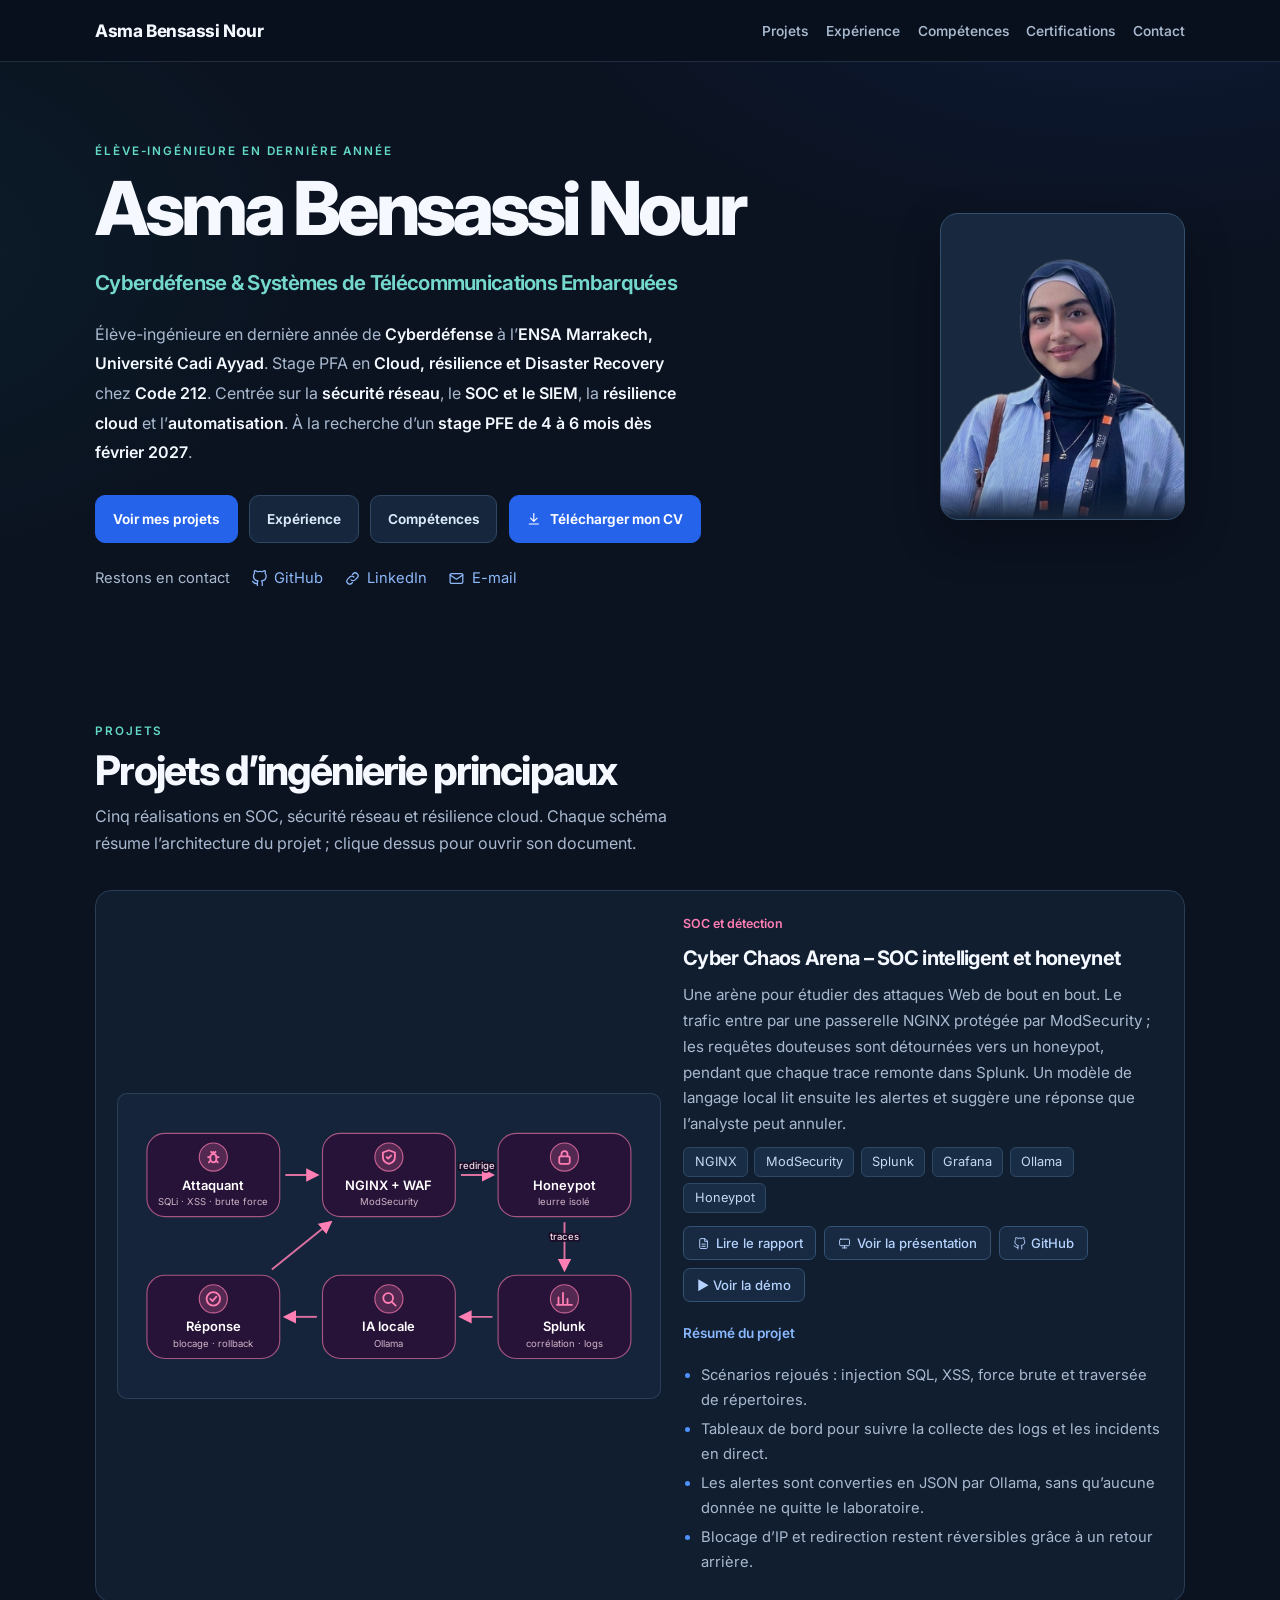
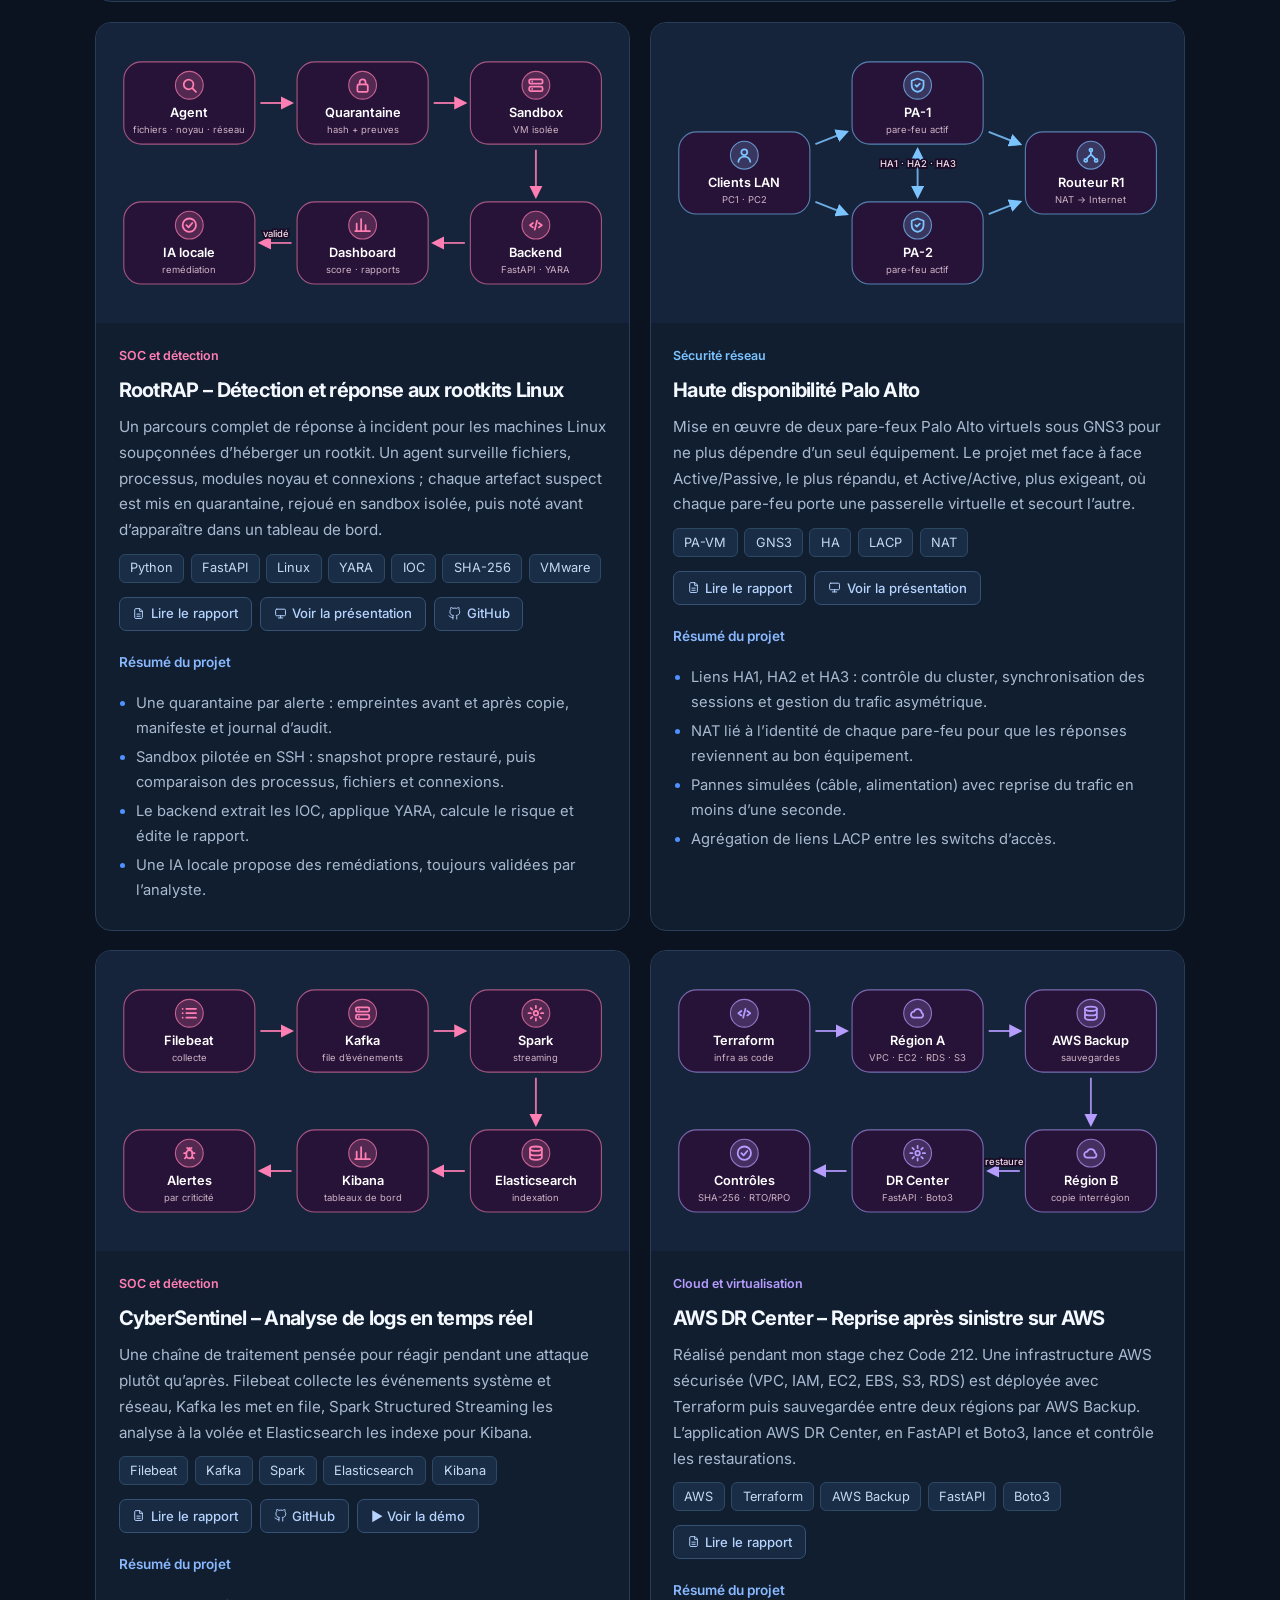
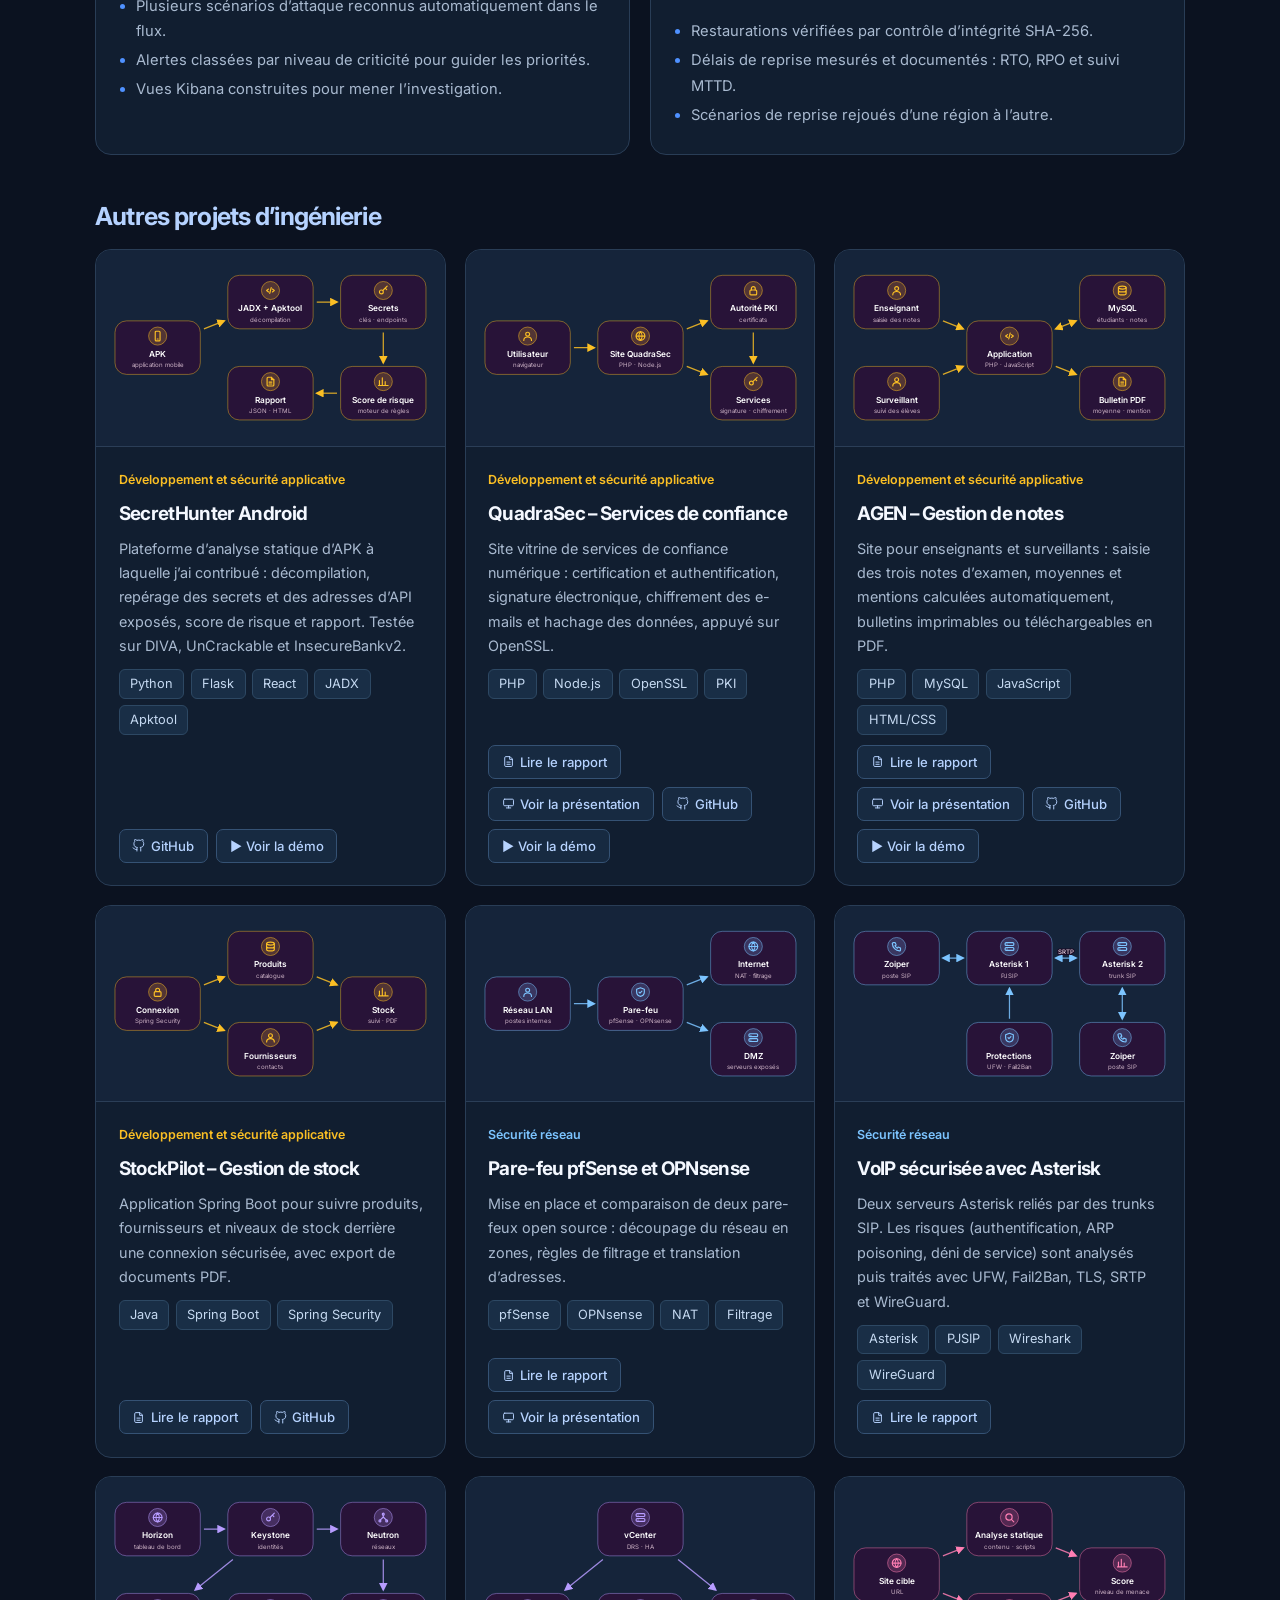
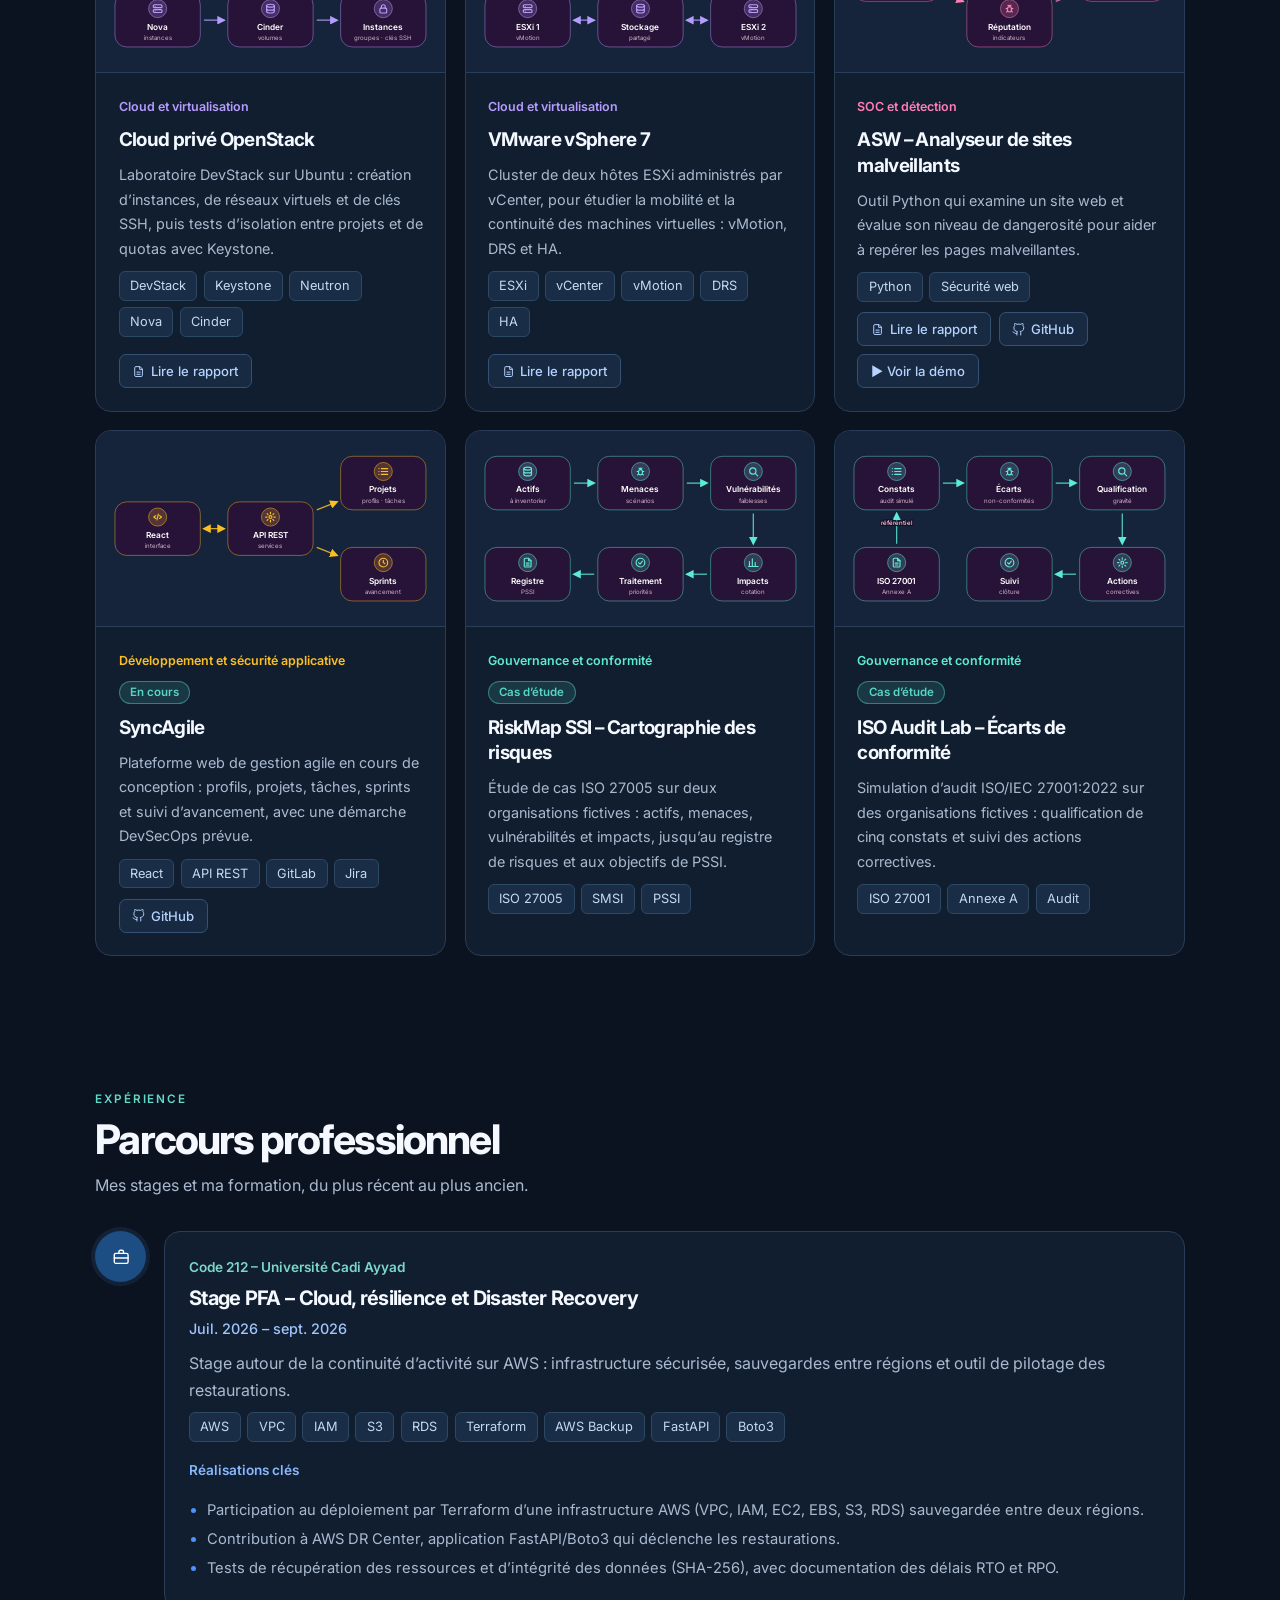
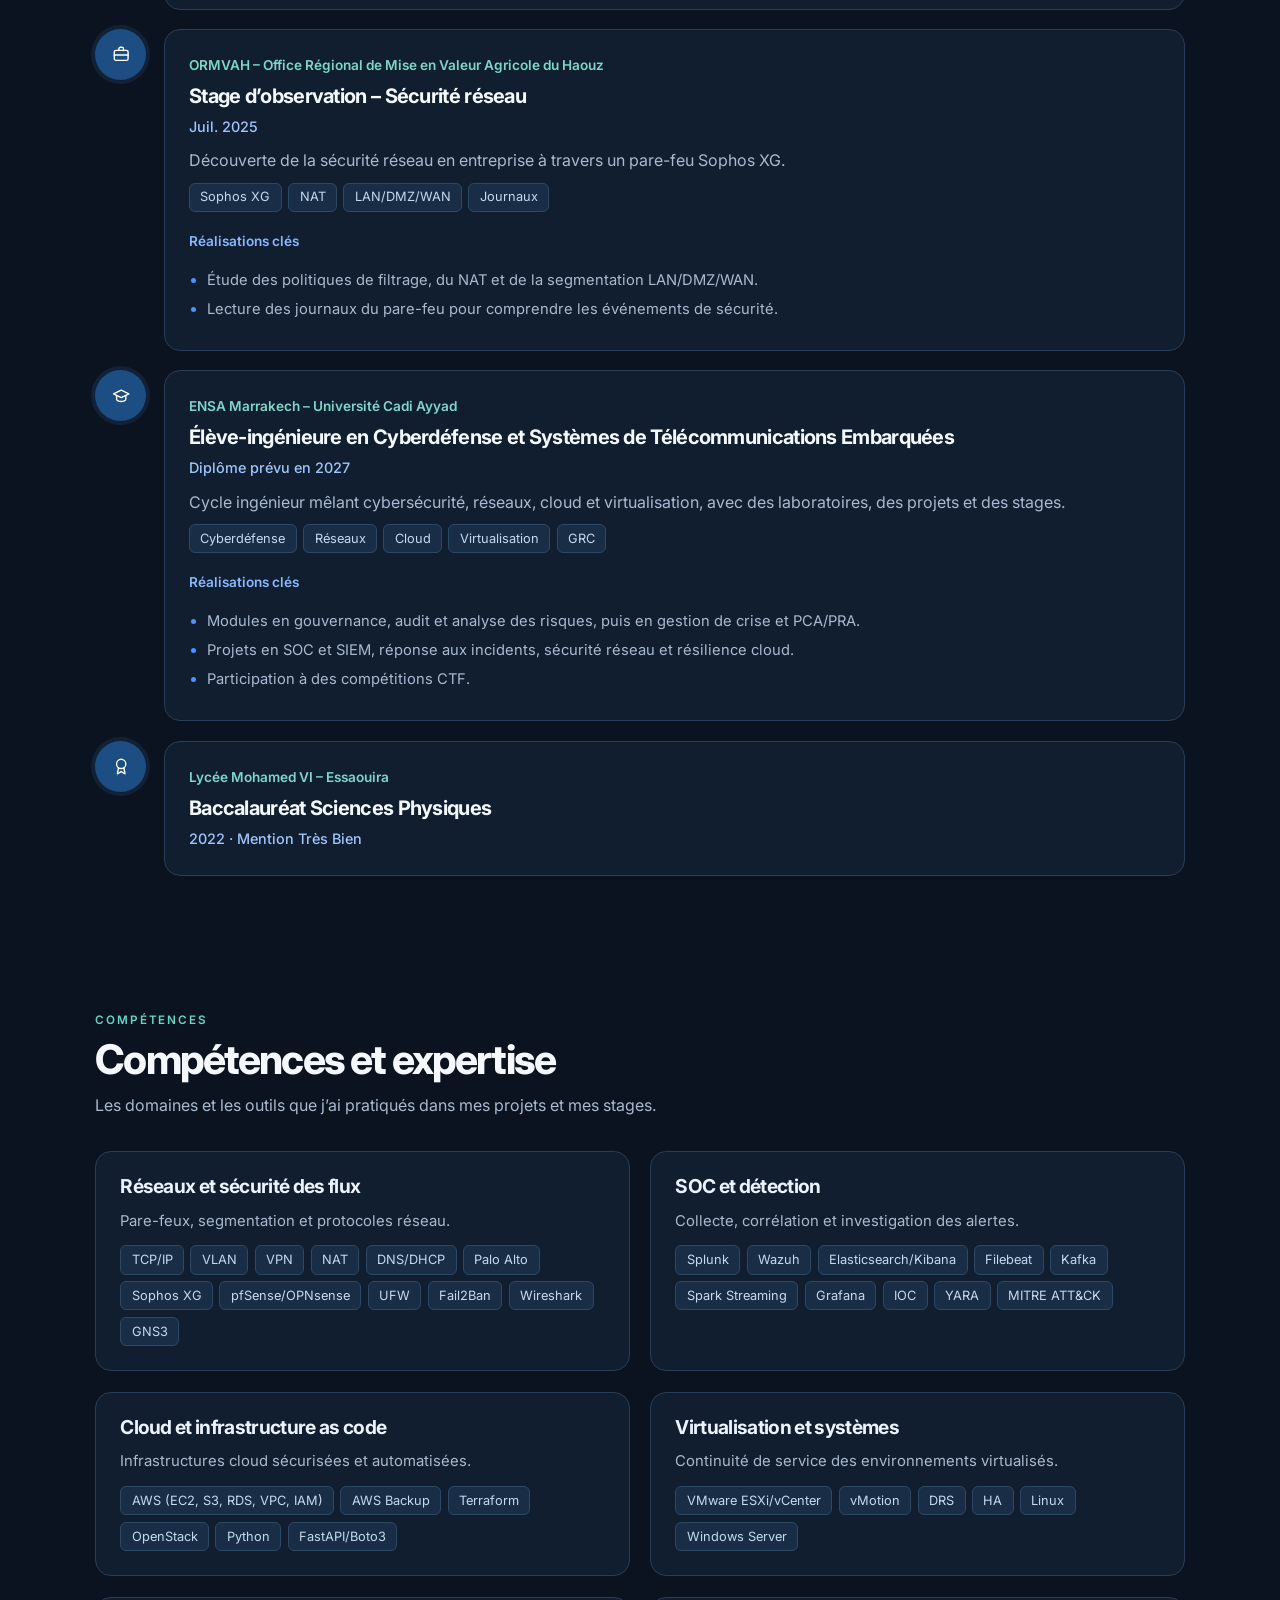
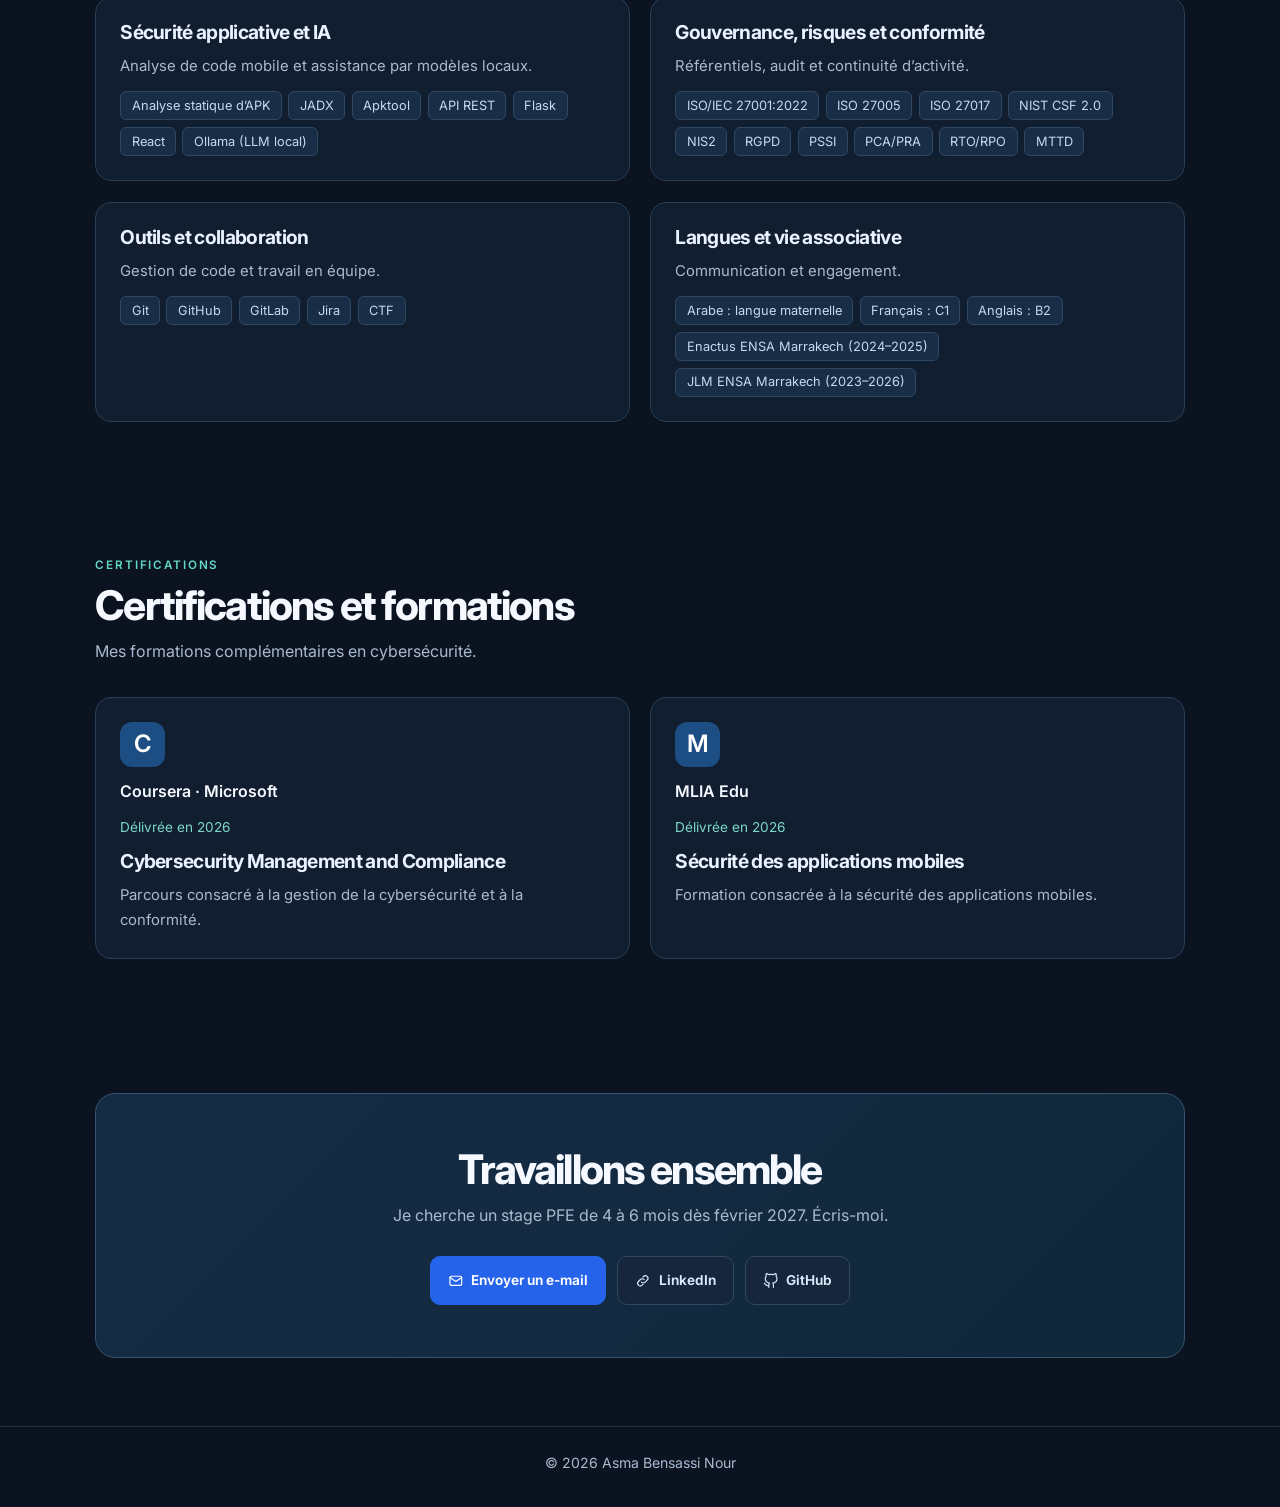
==== commit 46ec8620: "Add external stylesheets for fonts and CSS" ====
--- a/index.html
+++ b/index.html
@@ -119,6 +119,8 @@
 .job:nth-child(2) .dot{background:linear-gradient(135deg,var(--mint),var(--sky))}.job:nth-child(3) .dot{background:linear-gradient(135deg,var(--amber),var(--rose))}.job:nth-child(4) .dot{background:linear-gradient(135deg,var(--sky),var(--lilac))}
 @media (max-width:900px){.feat.wide .cover.art{width:auto}}
 </style>
+<link href="https://fonts.googleapis.com/css2?family=Inter:wght@400;500;600;700;800&display=swap" rel="stylesheet">
+<link rel="stylesheet" href="portfolio-professionnel.css">
 </head>
 <body>
 <svg width="0" height="0" style="position:absolute" aria-hidden="true"><defs><marker id="m-soc" viewBox="0 0 10 10" refX="8" refY="5" markerWidth="7" markerHeight="7" orient="auto-start-reverse"><path d="M0 0L10 5L0 10z" fill="#ff7eb3"/></marker><marker id="m-reseau" viewBox="0 0 10 10" refX="8" refY="5" markerWidth="7" markerHeight="7" orient="auto-start-reverse"><path d="M0 0L10 5L0 10z" fill="#7cc4ff"/></marker><marker id="m-cloud" viewBox="0 0 10 10" refX="8" refY="5" markerWidth="7" markerHeight="7" orient="auto-start-reverse"><path d="M0 0L10 5L0 10z" fill="#b79cff"/></marker><marker id="m-dev" viewBox="0 0 10 10" refX="8" refY="5" markerWidth="7" markerHeight="7" orient="auto-start-reverse"><path d="M0 0L10 5L0 10z" fill="#fbbf24"/></marker><marker id="m-gov" viewBox="0 0 10 10" refX="8" refY="5" markerWidth="7" markerHeight="7" orient="auto-start-reverse"><path d="M0 0L10 5L0 10z" fill="#5eead4"/></marker></defs></svg>
--- a/portfolio-professionnel.css
+++ b/portfolio-professionnel.css
@@ -0,0 +1,33 @@
+/* Refonte visuelle — Asma Bensassi Nour | GitHub Pages */
+:root{--bg:#0b1220;--glass:#111f32;--ink:#f4f8ff;--muted:#a9bad0;--rose:#4f91ff;--rose2:#89b8ff;--lilac:#5ee0ce;--line:rgba(145,177,215,.18);--glow:rgba(49,112,219,.14);--mint:#58d6c5;--amber:#a6c7ff;--sky:#8ab9ff;--serif:'Inter',system-ui,sans-serif;--sans:'Inter',system-ui,sans-serif;color-scheme:dark}
+body{background:#0b1220;background-image:radial-gradient(60rem 36rem at 88% -12%,rgba(37,99,235,.13),transparent 65%),radial-gradient(45rem 32rem at -10% 28%,rgba(20,184,166,.07),transparent 65%);background-attachment:fixed;line-height:1.7}
+.wrap{max-width:1160px;padding-inline:clamp(1.2rem,4vw,2.2rem)}
+section{padding:4.2rem 0}
+h1,h2,h3,.logo,.role{font-family:var(--sans);font-style:normal;letter-spacing:-.035em}
+h2{font-size:clamp(1.85rem,4vw,2.55rem);font-weight:750;letter-spacing:-.045em;background:none;color:#f5f8ff;margin-bottom:.65rem}
+h3{font-weight:700}
+.label{text-transform:uppercase;letter-spacing:.16em;font-size:.73rem;color:#63d8c6}
+header.bar{background:rgba(9,17,30,.93);border-bottom:1px solid var(--line)}
+nav{padding:1rem 0}.logo{font-size:1.08rem;font-weight:750;text-shadow:none;letter-spacing:-.025em}
+nav ul{gap:1.1rem}nav ul a{font-size:.86rem;font-weight:550}nav ul a:hover{color:#f5f8ff;text-shadow:none}
+.hero{grid-template-columns:minmax(0,1fr) 245px;gap:3.6rem;padding:5rem 0 4rem}
+.hero h1{font-size:clamp(2.7rem,6vw,4.65rem);font-weight:800;line-height:1.07;background:none;color:#f5f8ff;animation:none;filter:none;letter-spacing:-.055em}
+.role{font-size:clamp(1.05rem,2.5vw,1.28rem);font-weight:650;color:#75d8cd;text-shadow:none;margin:1.1rem 0 1.2rem}
+.hero p{font-size:1rem;line-height:1.85}
+.btns{gap:.7rem;margin-top:1.7rem}.btn,.btn.mint,.btn.amber,.btn.sky,.btn.cv{border-radius:10px;padding:.72rem 1.05rem;font-weight:650;font-size:.85rem;box-shadow:none;background:#15263d;color:#dce9fa;border:1px solid #314864;transition:background .2s,transform .2s,border-color .2s}
+.btn.fill,.btn.cv{background:#2563eb;border-color:#2563eb;color:white;box-shadow:none}.btn:hover,.btn.fill:hover,.btn.cv:hover{background:#1d4ed8;border-color:#6b9af8;color:white;box-shadow:none;transform:translateY(-2px)}
+.connect{gap:1.3rem}.connect a,.connect a.c-git,.connect a.c-in,.connect a.c-mail{color:#8db9f9}.connect a:hover{text-shadow:none;text-decoration:underline}
+.arch{width:245px;aspect-ratio:4/5;border-radius:18px;background:#18283e;border:1px solid #34506d;box-shadow:0 18px 48px rgba(0,0,0,.24)}.arch::after{background:linear-gradient(180deg,transparent 70%,rgba(9,18,32,.14))}
+.feats{gap:1.2rem}.card,.box,.skill,.cert{background:#111e30;border:1px solid #293d56;border-radius:16px;box-shadow:none;backdrop-filter:none}.card:hover,.skill:hover,.cert:hover{transform:translateY(-3px);border-color:#4b80bc;box-shadow:0 14px 32px rgba(0,0,0,.18)}
+.card .body{padding:1.4rem;gap:.65rem}.card h3{font-size:1.25rem;line-height:1.35}.card p,.mini p{line-height:1.7}.cover.art{background:#15243a}.cover.art:hover{box-shadow:none}.feat.wide .cover{border-radius:10px}
+h3.sub{color:#b5d2ff;font-size:1.55rem}.minis{gap:1.15rem}.mini h3{font-size:1.18rem}
+.tags li{background:#192e46;border:1px solid #2d4863;color:#c5d9f1;border-radius:6px;padding:.18rem .65rem}
+.lk,.lk.rap,.lk.pres,.lk.demo,.lk.git{--k:125,176,246;color:#b6d3ff;background:#172a41;border:1px solid #355274;border-radius:7px}.lk:hover{background:#244364;box-shadow:none}
+.mi,.dot,.badge{background:#1c4d83;box-shadow:none;border-radius:12px}.dot{border-radius:50%;box-shadow:0 0 0 4px rgba(74,139,214,.12)}.job:nth-child(2) .dot,.job:nth-child(3) .dot,.job:nth-child(4) .dot{background:#1c4d83}
+.box{padding:1.5rem}.box h3{font-size:1.25rem}.org,.when{color:#7bd8c9}.meta{color:#9fc5fb}
+.skill,.cert{padding:1.5rem;border-left:1px solid #293d56}.skill h3,.cert h3{font-size:1.2rem;color:#eaf2ff}.skills .skill:nth-child(n){--sk:#74a9f6}.skill:hover,.cert:hover{box-shadow:0 12px 28px rgba(0,0,0,.16)}
+.contactbox{border-radius:20px;background:linear-gradient(135deg,#152c46,#10273a);border:1px solid #36536f;box-shadow:none;padding:3.3rem 1.5rem}
+footer{border-top:1px solid var(--line);padding-top:1.5rem}
+:focus-visible{outline:3px solid #72c8ef;outline-offset:3px}
+@media(max-width:700px){.hero{grid-template-columns:1fr;gap:2rem;padding:2.7rem 0 2rem}.arch{order:-1;width:170px;margin:0 auto}.hero h1{font-size:clamp(2.5rem,10vw,3.3rem)}nav{gap:.8rem}nav ul{gap:.8rem}nav ul a{font-size:.8rem}section{padding:3rem 0}.feats,.minis,.skills,.certs{grid-template-columns:1fr}}
+@media(prefers-reduced-motion:reduce){*,*::before,*::after{animation:none!important;transition:none!important}}
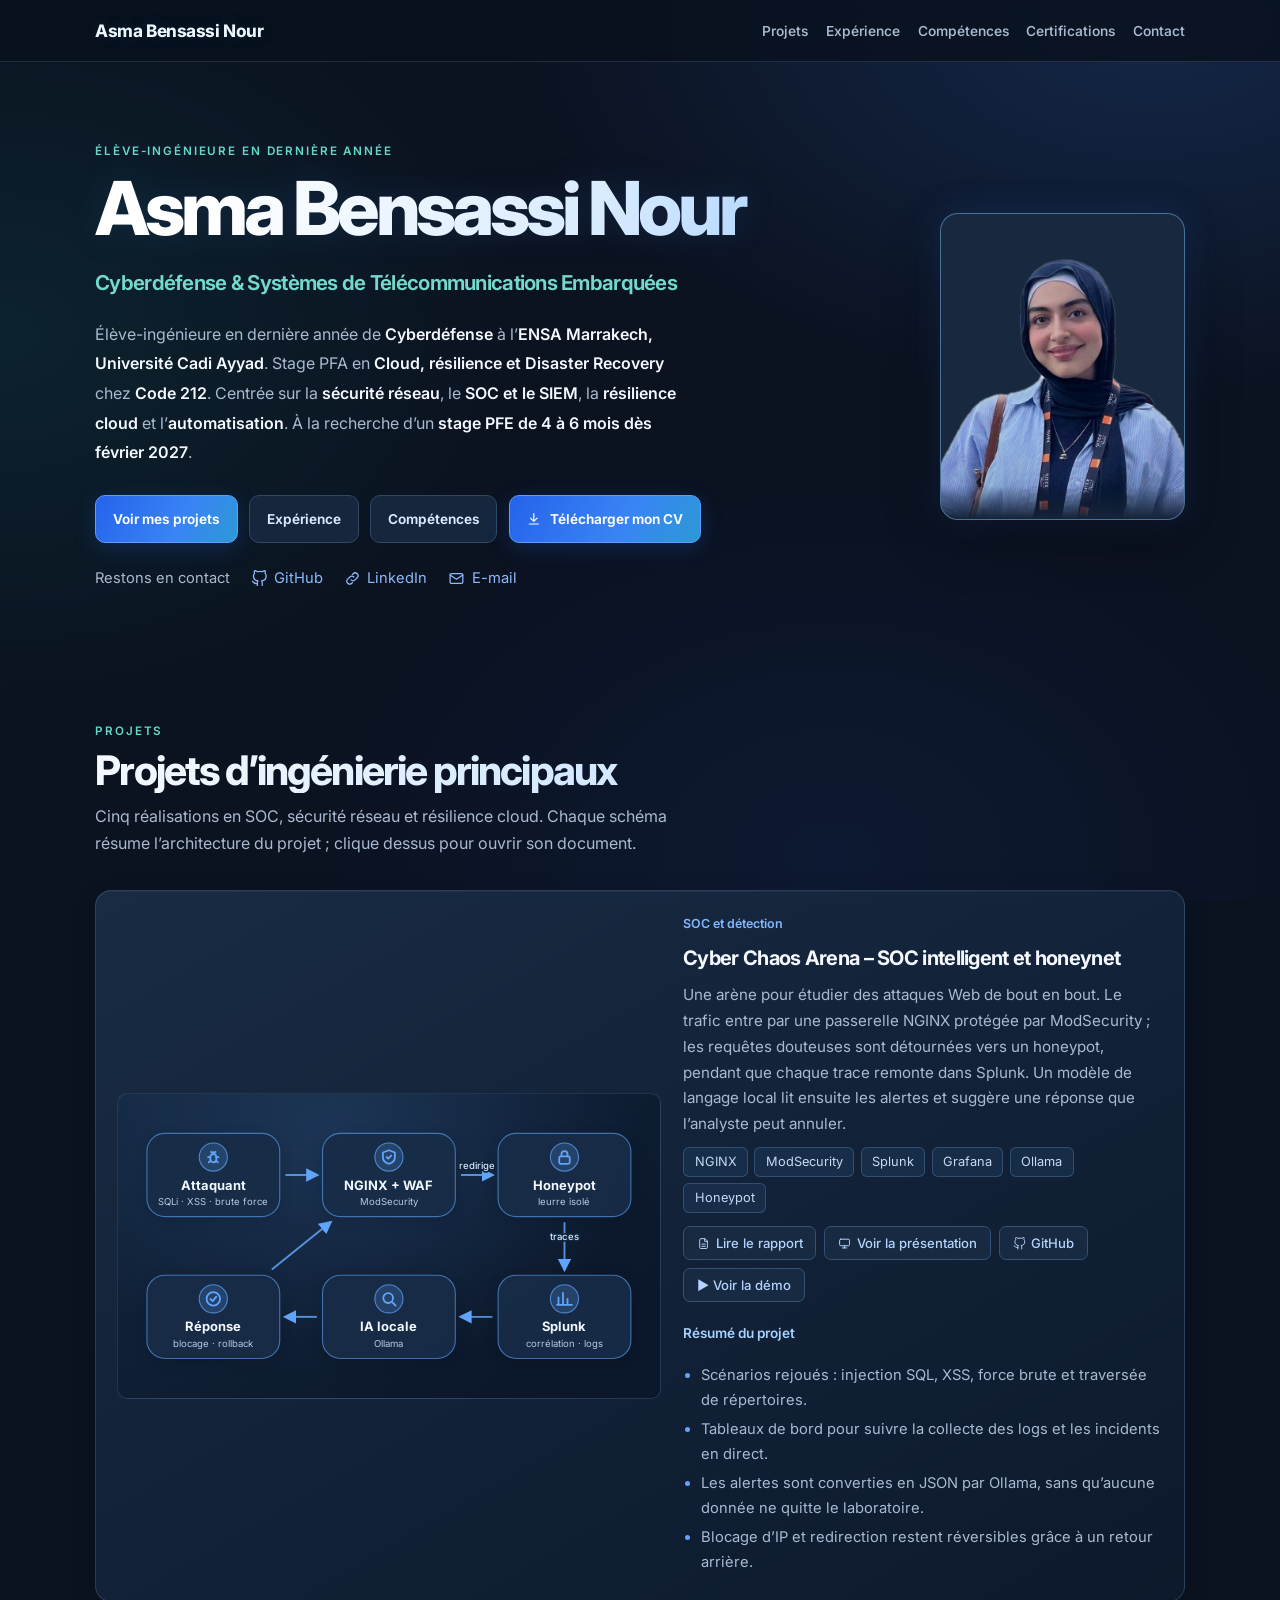
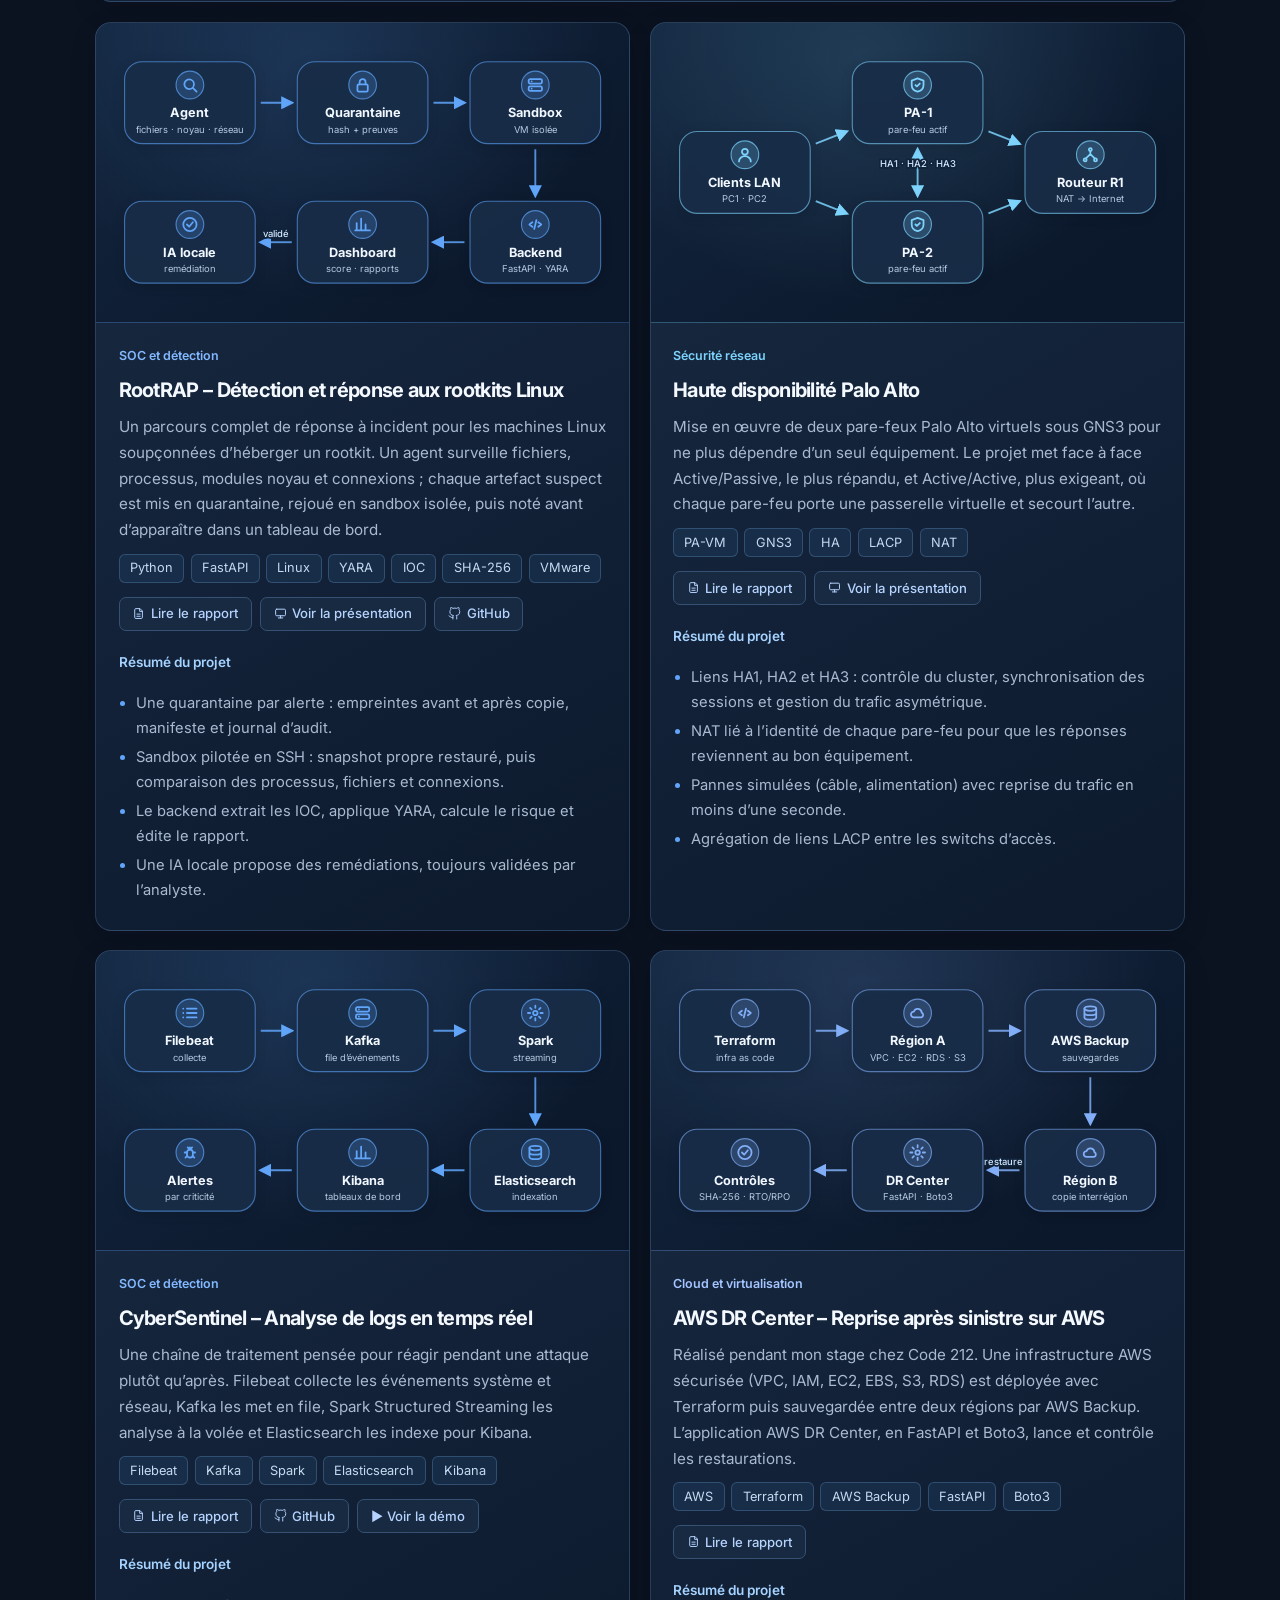
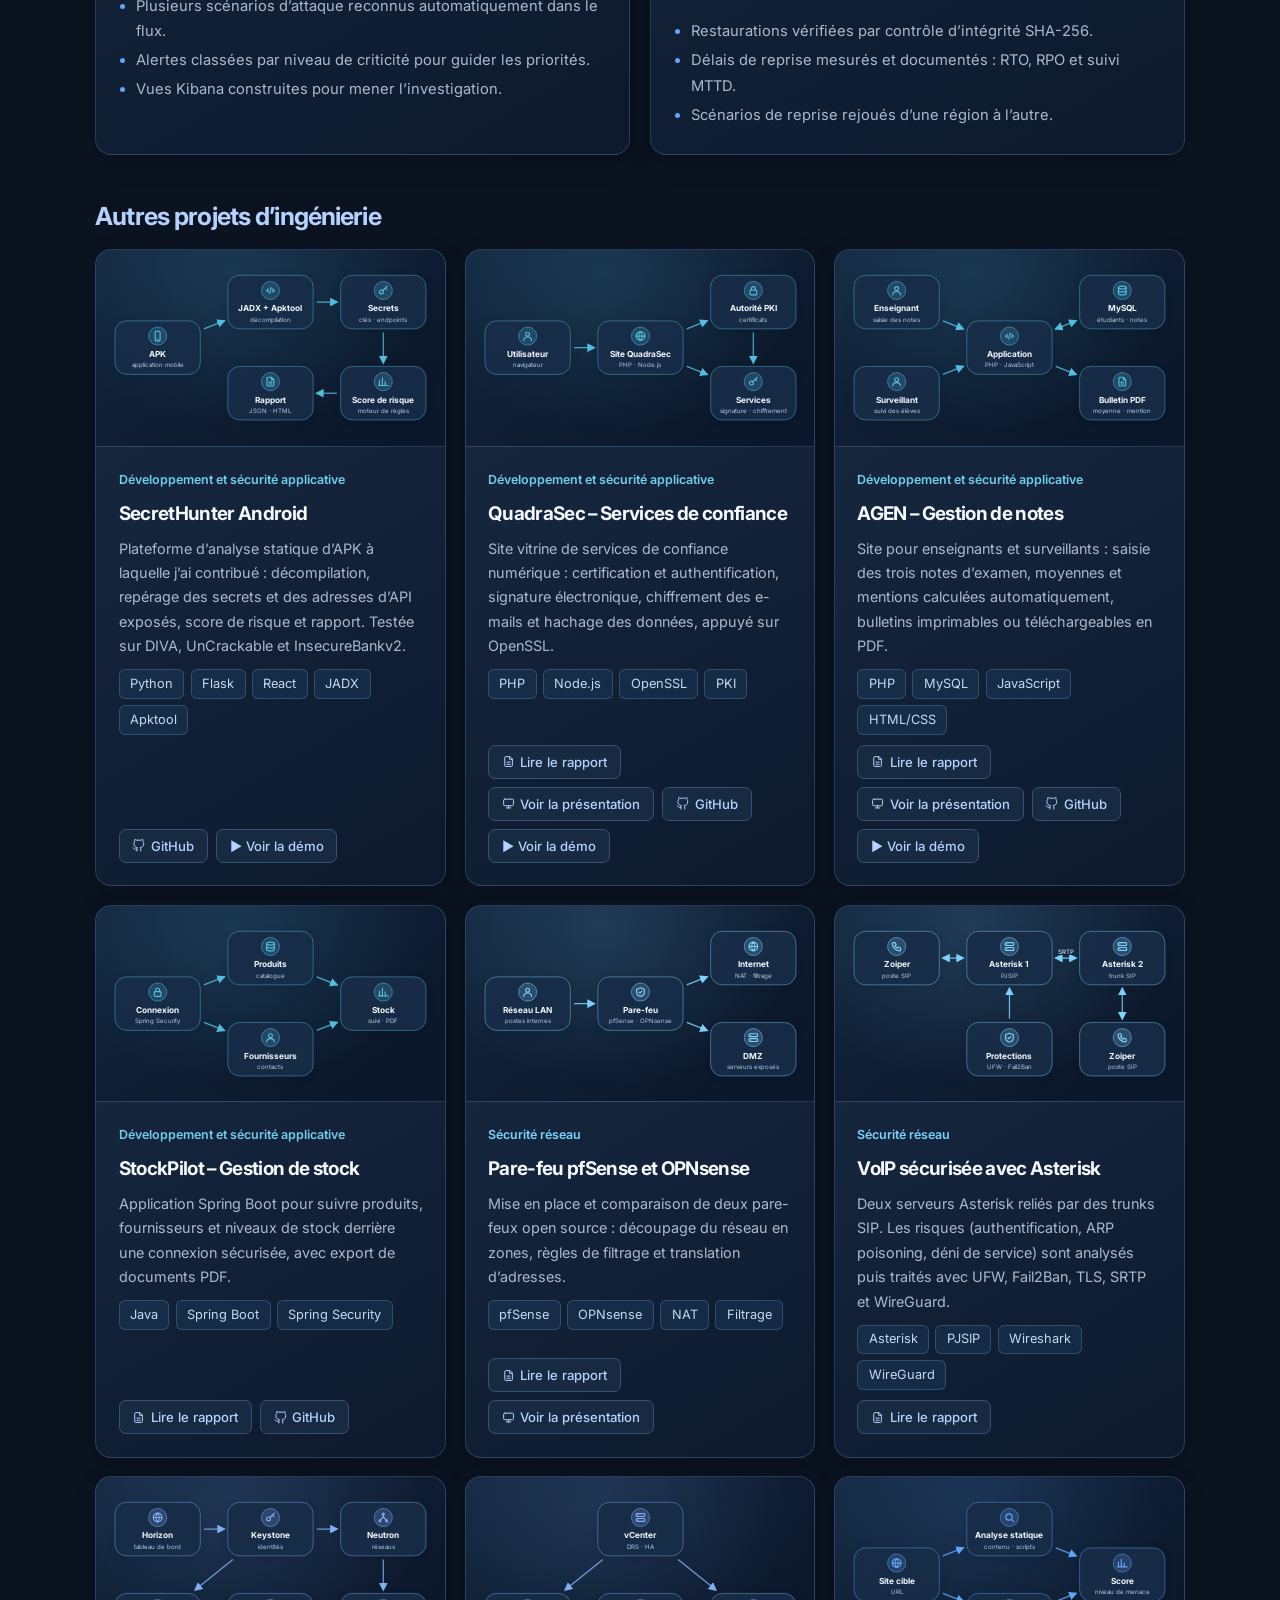
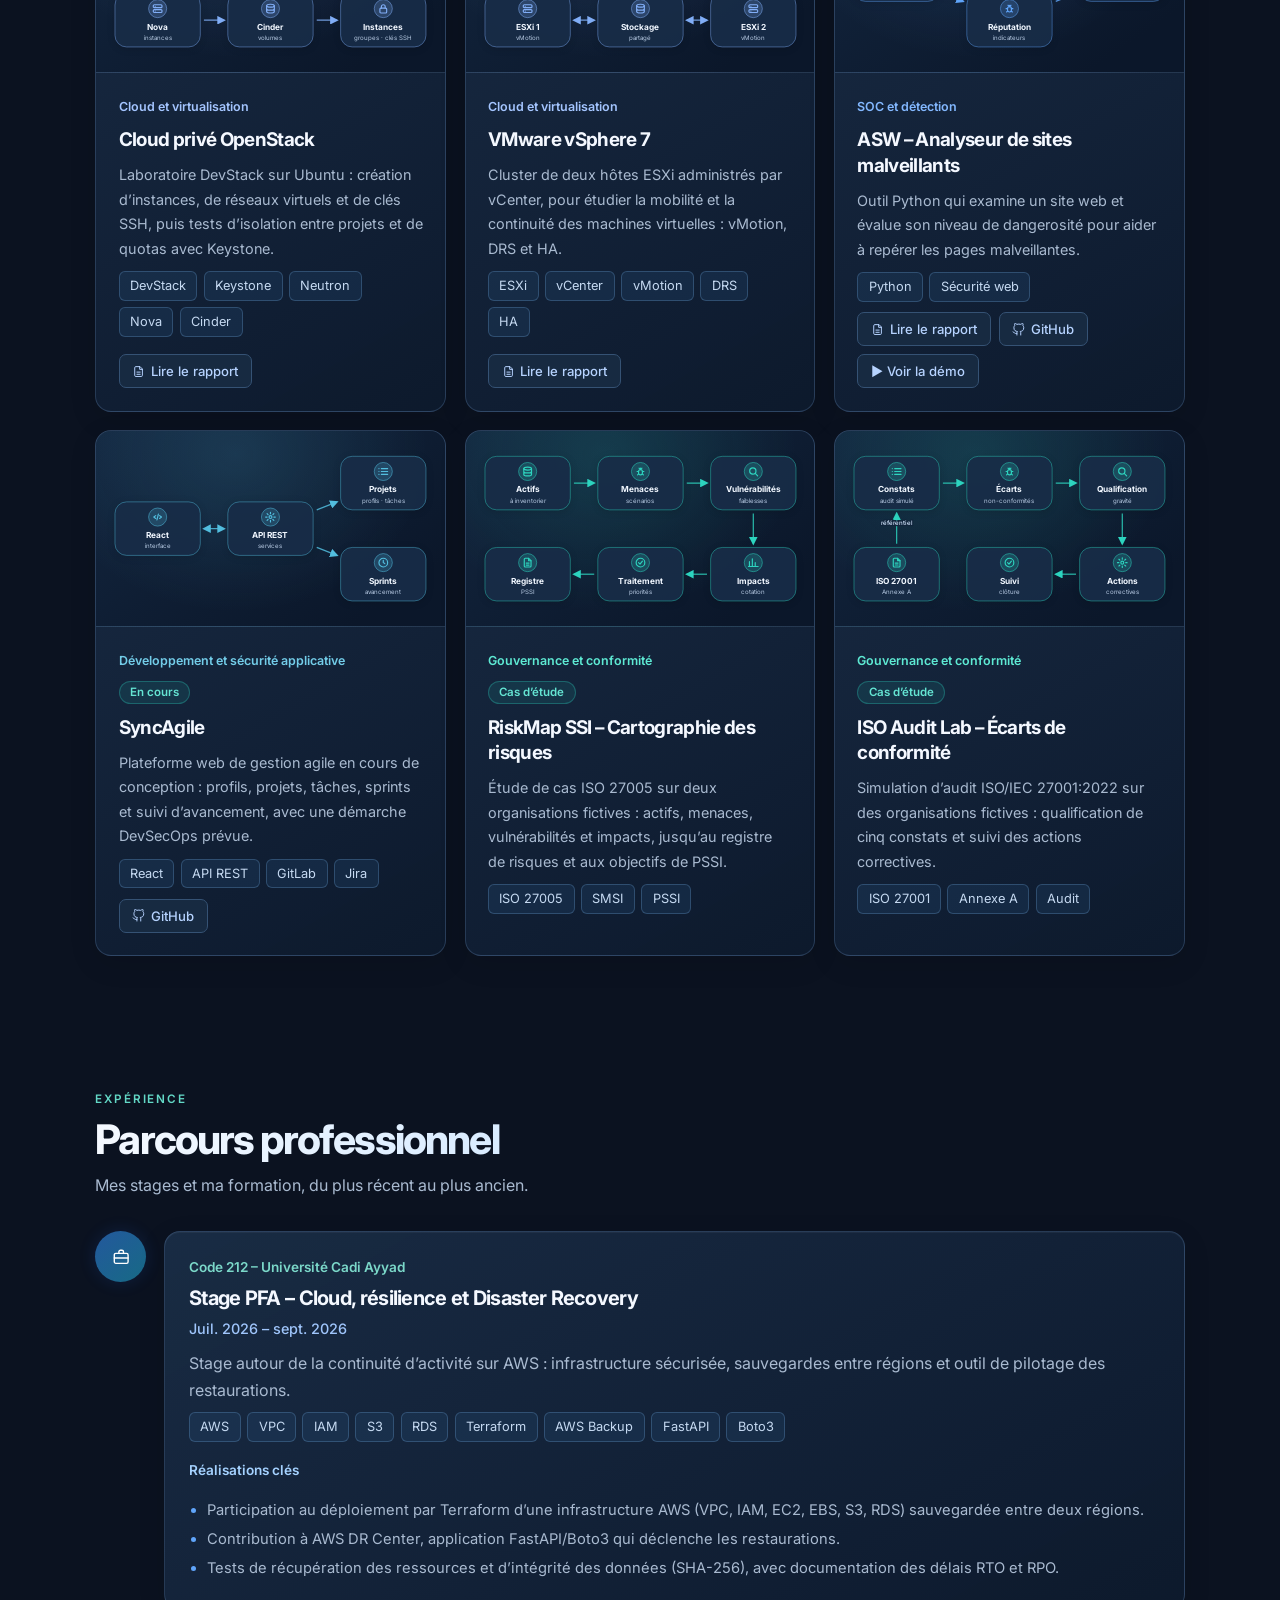
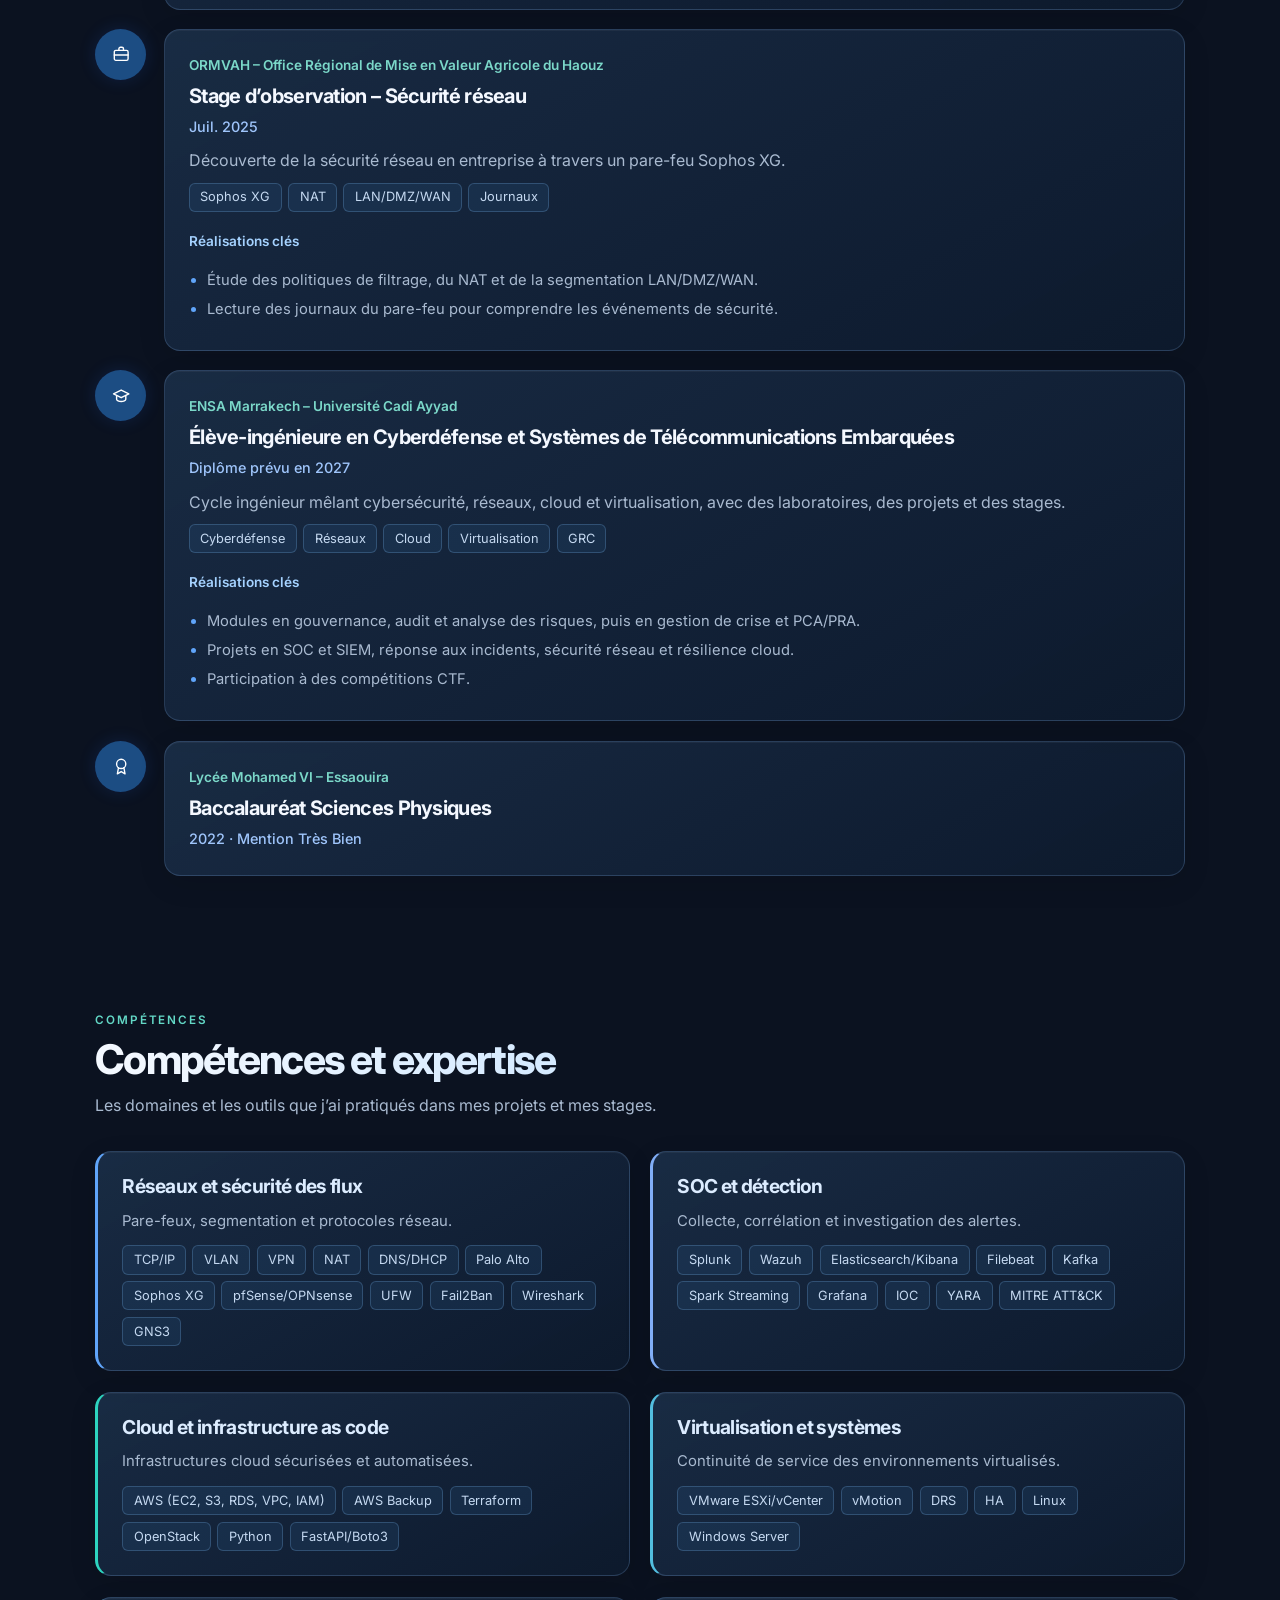
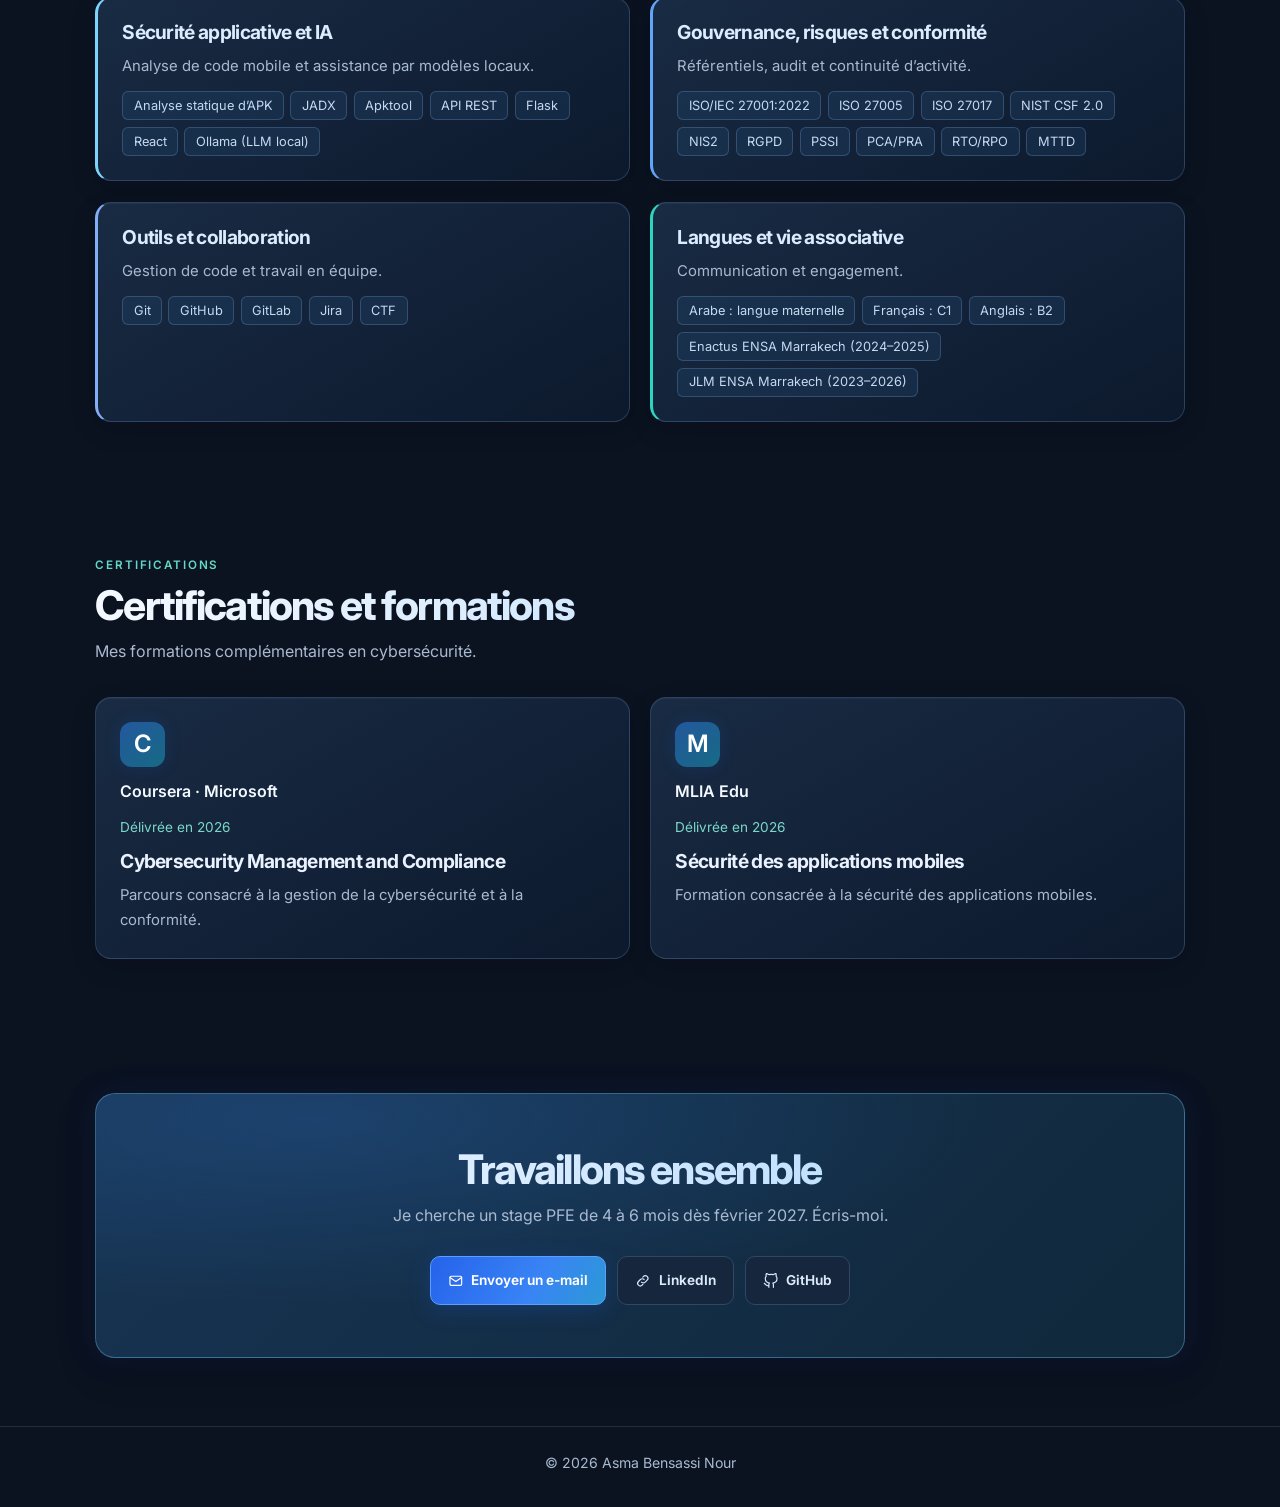
==== commit b81228d9: "Update index.html" ====
--- a/index.html
+++ b/index.html
@@ -120,7 +120,7 @@
 @media (max-width:900px){.feat.wide .cover.art{width:auto}}
 </style>
 <link href="https://fonts.googleapis.com/css2?family=Inter:wght@400;500;600;700;800&display=swap" rel="stylesheet">
-<link rel="stylesheet" href="portfolio-professionnel.css">
+<link rel="stylesheet" href="./portfolio-professionnel.css?v=2">
 </head>
 <body>
 <svg width="0" height="0" style="position:absolute" aria-hidden="true"><defs><marker id="m-soc" viewBox="0 0 10 10" refX="8" refY="5" markerWidth="7" markerHeight="7" orient="auto-start-reverse"><path d="M0 0L10 5L0 10z" fill="#ff7eb3"/></marker><marker id="m-reseau" viewBox="0 0 10 10" refX="8" refY="5" markerWidth="7" markerHeight="7" orient="auto-start-reverse"><path d="M0 0L10 5L0 10z" fill="#7cc4ff"/></marker><marker id="m-cloud" viewBox="0 0 10 10" refX="8" refY="5" markerWidth="7" markerHeight="7" orient="auto-start-reverse"><path d="M0 0L10 5L0 10z" fill="#b79cff"/></marker><marker id="m-dev" viewBox="0 0 10 10" refX="8" refY="5" markerWidth="7" markerHeight="7" orient="auto-start-reverse"><path d="M0 0L10 5L0 10z" fill="#fbbf24"/></marker><marker id="m-gov" viewBox="0 0 10 10" refX="8" refY="5" markerWidth="7" markerHeight="7" orient="auto-start-reverse"><path d="M0 0L10 5L0 10z" fill="#5eead4"/></marker></defs></svg>
--- a/portfolio-professionnel.css
+++ b/portfolio-professionnel.css
@@ -31,3 +31,53 @@
 :focus-visible{outline:3px solid #72c8ef;outline-offset:3px}
 @media(max-width:700px){.hero{grid-template-columns:1fr;gap:2rem;padding:2.7rem 0 2rem}.arch{order:-1;width:170px;margin:0 auto}.hero h1{font-size:clamp(2.5rem,10vw,3.3rem)}nav{gap:.8rem}nav ul{gap:.8rem}nav ul a{font-size:.8rem}section{padding:3rem 0}.feats,.minis,.skills,.certs{grid-template-columns:1fr}}
 @media(prefers-reduced-motion:reduce){*,*::before,*::after{animation:none!important;transition:none!important}}
+
+/* v2 — cohérence des schémas SVG + finition lumineuse premium */
+:root{--rose:#60a5fa;--rose2:#a5d2ff;--lilac:#2dd4bf;--mint:#2dd4bf;--sky:#7dd3fc;--amber:#93c5fd;--glow:rgba(59,130,246,.25)}
+body{background-image:radial-gradient(ellipse 60rem 36rem at 90% 2%,rgba(59,130,246,.19),transparent 68%),radial-gradient(ellipse 48rem 35rem at 0% 37%,rgba(20,184,166,.10),transparent 70%),radial-gradient(ellipse 48rem 35rem at 65% 95%,rgba(37,99,235,.09),transparent 70%)}
+header.bar{background:rgba(9,17,30,.83);backdrop-filter:blur(18px);-webkit-backdrop-filter:blur(18px)}
+.hero h1{background:linear-gradient(105deg,#ffffff 8%,#d6eaff 37%,#76b8ff 67%,#66e6d3 94%);background-size:180% auto;background-clip:text;-webkit-background-clip:text;color:transparent;animation:heroShimmer 9s ease-in-out infinite alternate;filter:drop-shadow(0 0 16px rgba(56,139,250,.13))}
+@keyframes heroShimmer{from{background-position:0% 50%}to{background-position:100% 50%}}
+h2{background:linear-gradient(100deg,#f5f9ff,#c4e2ff 65%,#82e6da);background-clip:text;-webkit-background-clip:text;color:transparent}
+.logo{color:#eef7ff;text-shadow:0 0 18px rgba(84,161,255,.17)}
+.arch{border:1px solid rgba(130,200,255,.46);box-shadow:0 20px 55px rgba(0,0,0,.3),0 0 34px rgba(59,130,246,.17)}
+.card,.box,.skill,.cert{background:linear-gradient(150deg,rgba(26,45,70,.94),rgba(13,26,45,.98));border-color:rgba(130,175,225,.22);box-shadow:inset 0 1px 0 rgba(255,255,255,.045),0 8px 28px rgba(0,0,0,.11)}
+.card:hover,.skill:hover,.cert:hover{border-color:rgba(107,188,255,.62);box-shadow:0 14px 36px rgba(0,0,0,.26),0 0 27px rgba(59,130,246,.16),inset 0 1px 0 rgba(255,255,255,.07)}
+.btn.fill,.btn.cv{background:linear-gradient(120deg,#2563eb,#3984f5 60%,#2c99d5);border-color:#5d9efc;box-shadow:0 5px 22px rgba(37,99,235,.22)}
+.btn.fill:hover,.btn.cv:hover{background:linear-gradient(120deg,#3275f6,#4894ff 60%,#33a8df);box-shadow:0 8px 28px rgba(37,99,235,.38),0 0 22px rgba(125,211,252,.17)}
+.btn.mint:hover,.btn.amber:hover,.btn.sky:hover{box-shadow:0 7px 20px rgba(37,99,235,.19)}
+.contactbox{background:radial-gradient(ellipse at 20% 10%,rgba(55,131,230,.2),transparent 55%),linear-gradient(135deg,#173453,#10283b);border-color:rgba(120,199,245,.36);box-shadow:0 12px 42px rgba(0,0,0,.15),0 0 34px rgba(37,99,235,.1)}
+/* Chaque famille de schémas reçoit une nuance de la même palette corporate. */
+.g-soc{--c:96,165,250;--diagram:#60a5fa}
+.g-reseau{--c:125,211,252;--diagram:#7dd3fc}
+.g-cloud{--c:129,174,247;--diagram:#81aef7}
+.g-dev{--c:82,190,223;--diagram:#52bedf}
+.g-gov{--c:45,212,191;--diagram:#2dd4bf}
+.cover.art{background:radial-gradient(ellipse at 40% 12%,rgba(var(--c),.15),transparent 65%),linear-gradient(145deg,#13263f,#0b172a 85%);border-bottom:1px solid rgba(var(--c),.25)}
+.cover.art:hover{box-shadow:inset 0 0 0 1px rgba(var(--c),.35)}
+/* Remplace les anciennes couleurs rose/violet/or à l'intérieur des schémas intégrés en SVG. */
+.cover.art svg.sch rect[fill="#2a1238"]{fill:#182d48}
+.cover.art svg.sch [stroke="#ff7eb3"],.cover.art svg.sch [stroke="#7cc4ff"],.cover.art svg.sch [stroke="#b79cff"],.cover.art svg.sch [stroke="#fbbf24"],.cover.art svg.sch [stroke="#5eead4"]{stroke:var(--diagram)}
+.cover.art svg.sch [fill="#ff7eb3"],.cover.art svg.sch [fill="#7cc4ff"],.cover.art svg.sch [fill="#b79cff"],.cover.art svg.sch [fill="#fbbf24"],.cover.art svg.sch [fill="#5eead4"]{fill:var(--diagram)}
+.cover.art svg.sch [fill="#1a0b26"]{fill:#10243b}
+.cover.art svg.sch .nl{fill:#f1f7ff;font-weight:700}
+.cover.art svg.sch .ns{fill:#b6c9e2}
+.cover.art svg.sch .el{fill:#d4e8ff;stroke:#10243b}
+.cover.art svg.sch g>rect[fill="#2a1238"]{filter:drop-shadow(0 2px 5px rgba(0,0,0,.15))}
+/* Harmonise aussi les pointes des flèches définies hors des SVG de projets. */
+#m-soc path{fill:#60a5fa}#m-reseau path{fill:#7dd3fc}#m-cloud path{fill:#81aef7}#m-dev path{fill:#52bedf}#m-gov path{fill:#2dd4bf}
+/* Couleurs des titres de catégories initialement codées en inline. */
+.cat[style*="#ff7eb3"]{color:#83b8ff!important}
+.cat[style*="#7cc4ff"]{color:#7dd3fc!important}
+.cat[style*="#b79cff"]{color:#a4c5ff!important}
+.cat[style*="#fbbf24"]{color:#73cde9!important}
+.cat[style*="#5eead4"]{color:#5eead4!important}
+.card[style*="--k:#ff7eb3"]{--k:#60a5fa!important}
+.card[style*="--k:#b79cff"]{--k:#81aef7!important}
+.card[style*="--k:#fbbf24"]{--k:#52bedf!important}
+.tags li{background:rgba(45,92,137,.21);border-color:rgba(112,169,221,.28)}
+.bdg{color:#65e5d3;background:rgba(45,212,191,.1);border-color:rgba(45,212,191,.3)}
+.mi,.dot,.badge{background:linear-gradient(140deg,#23589d,#176a85);box-shadow:0 0 17px rgba(37,99,235,.16)}
+.skills .skill:nth-child(5n+1){--sk:#60a5fa}.skills .skill:nth-child(5n+2){--sk:#81aef7}.skills .skill:nth-child(5n+3){--sk:#2dd4bf}.skills .skill:nth-child(5n+4){--sk:#52bedf}.skills .skill:nth-child(5n){--sk:#7dd3fc}
+.skill{border-left:3px solid var(--sk,#60a5fa)}.skill h3{color:#dcecff}
+@media(prefers-reduced-motion:reduce){.hero h1{animation:none}}
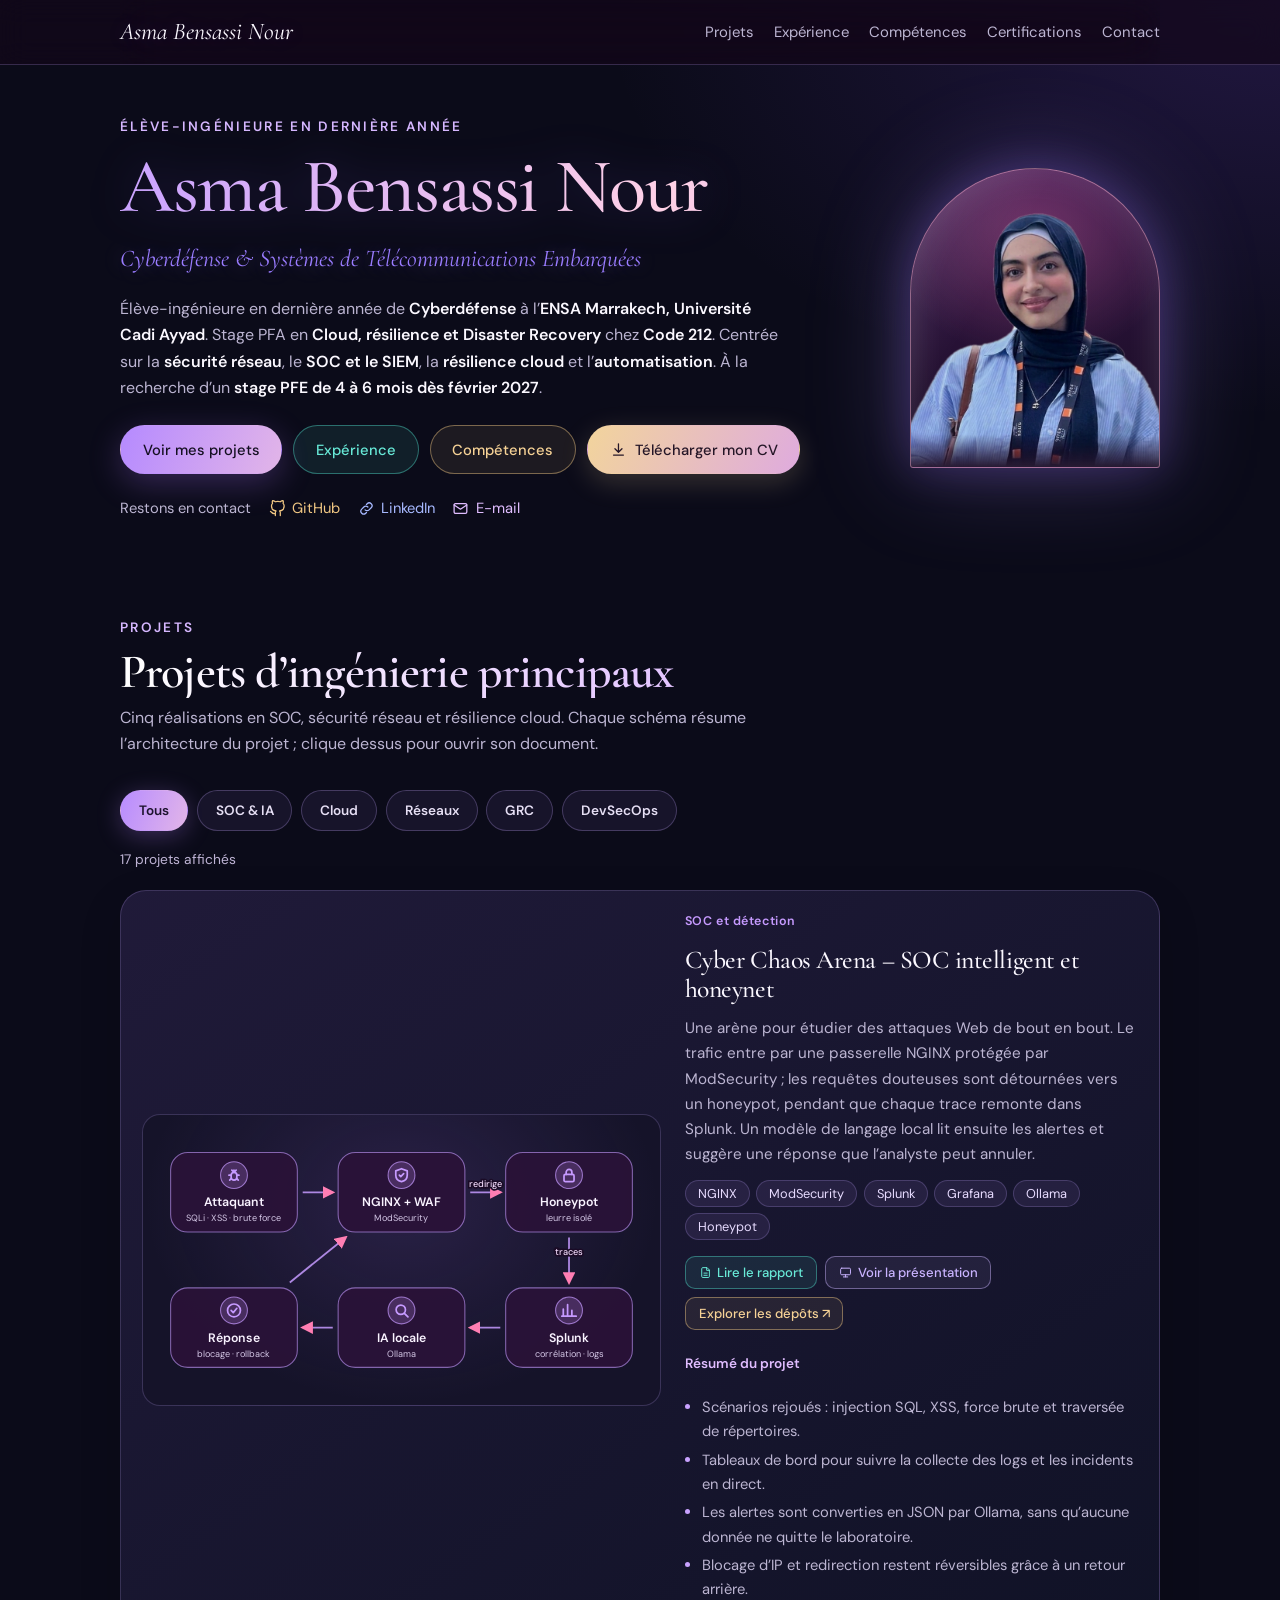
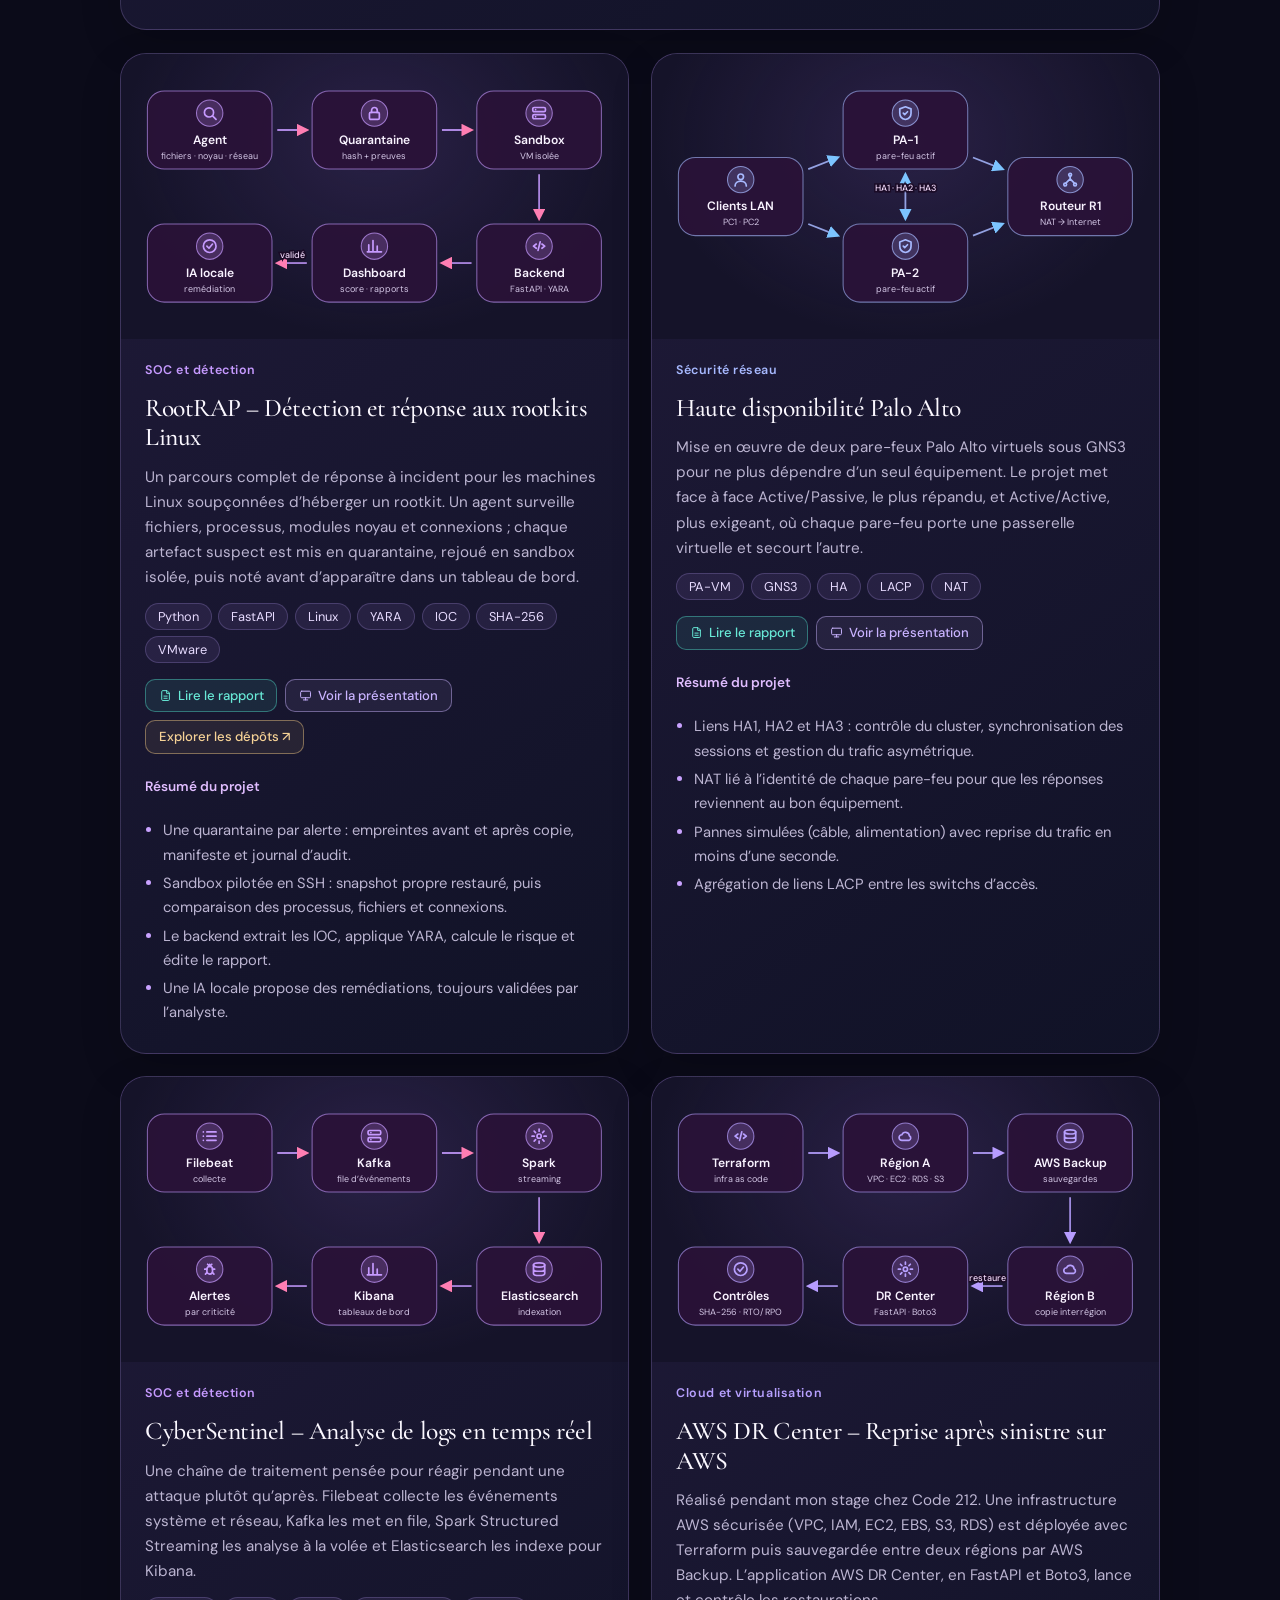
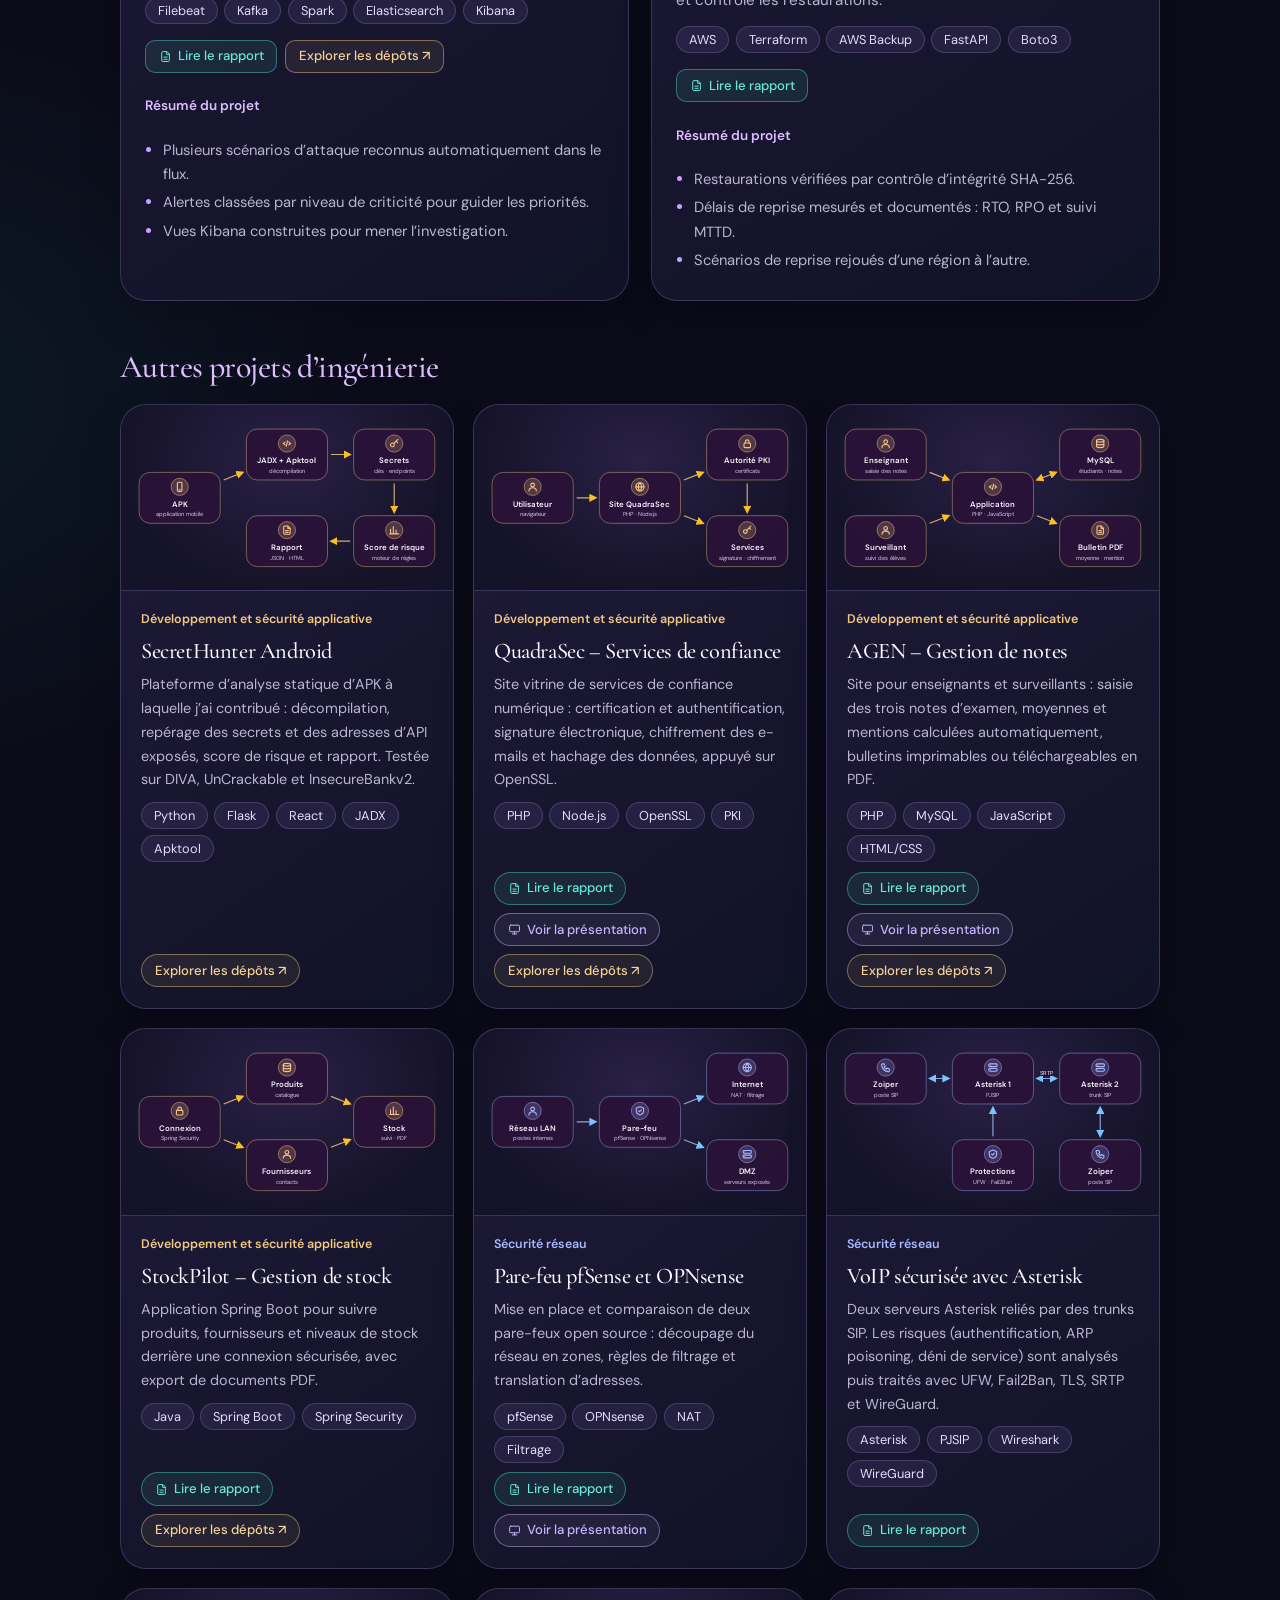
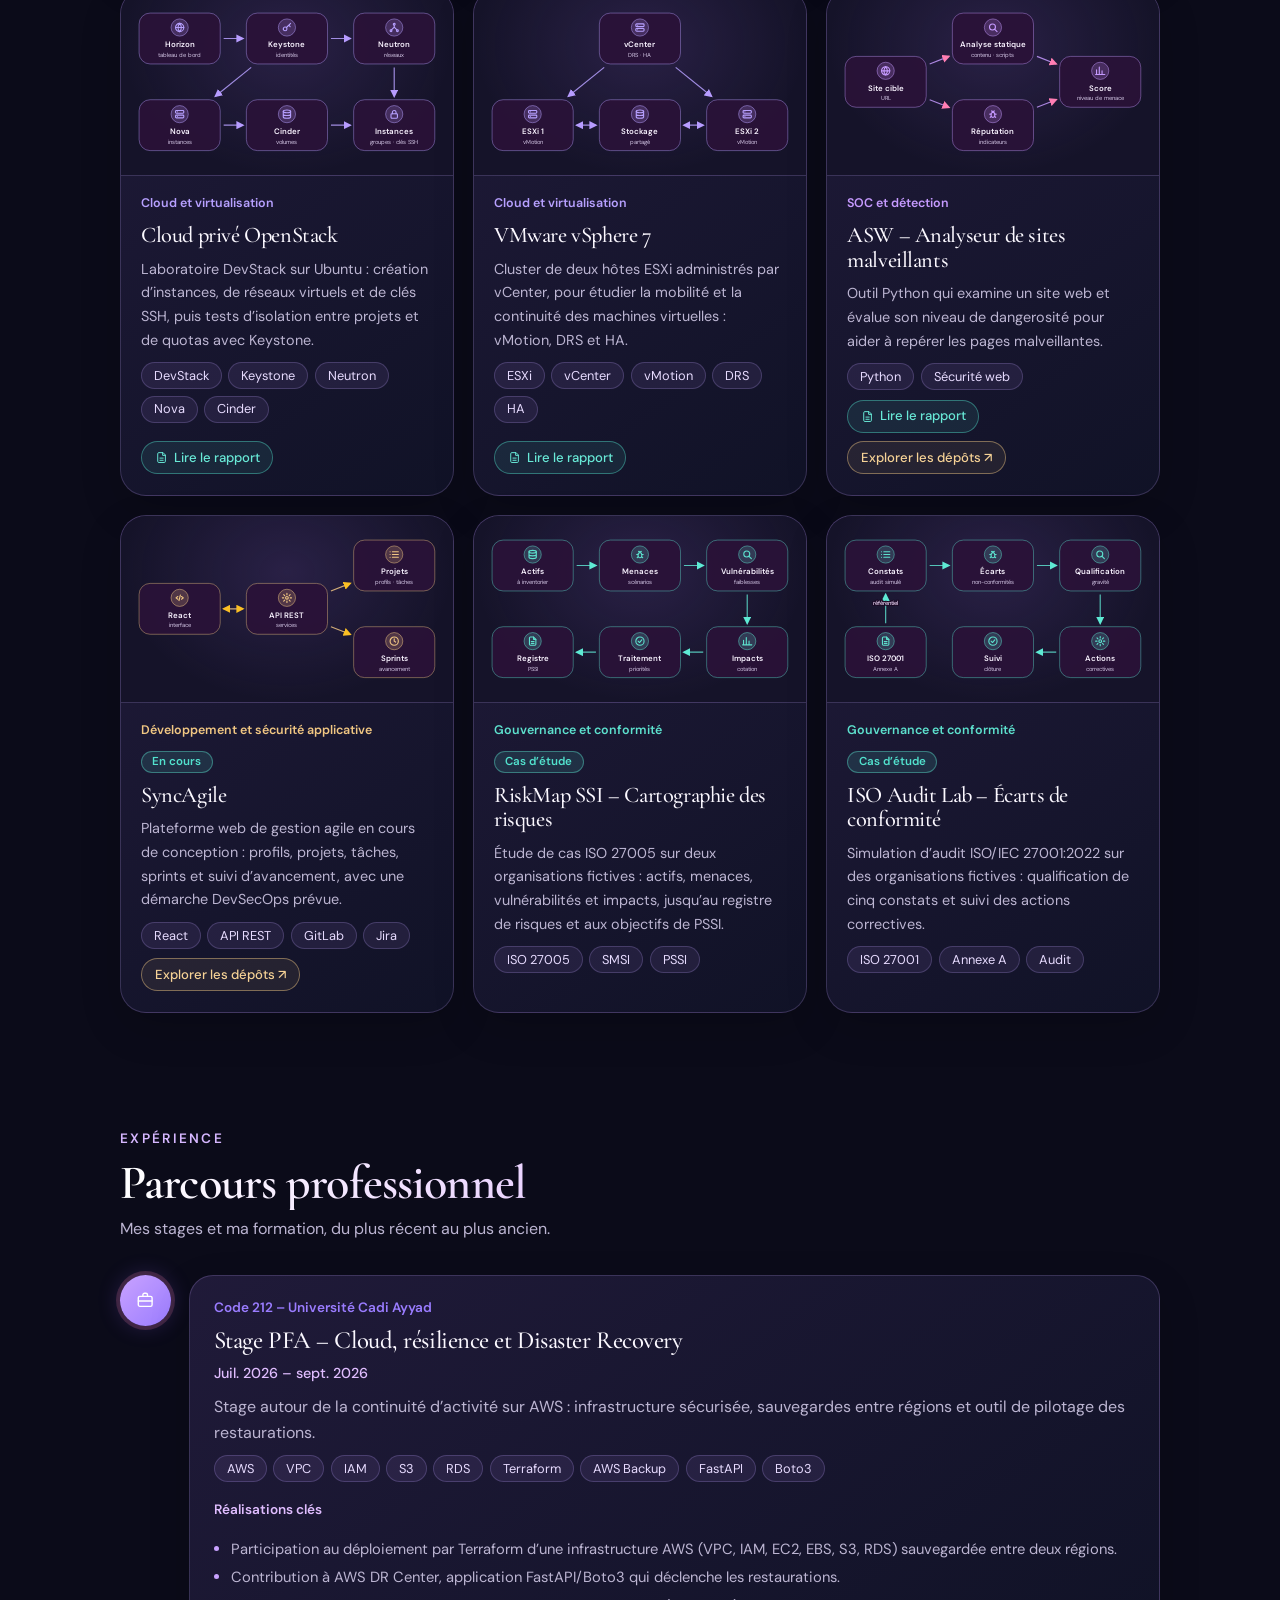
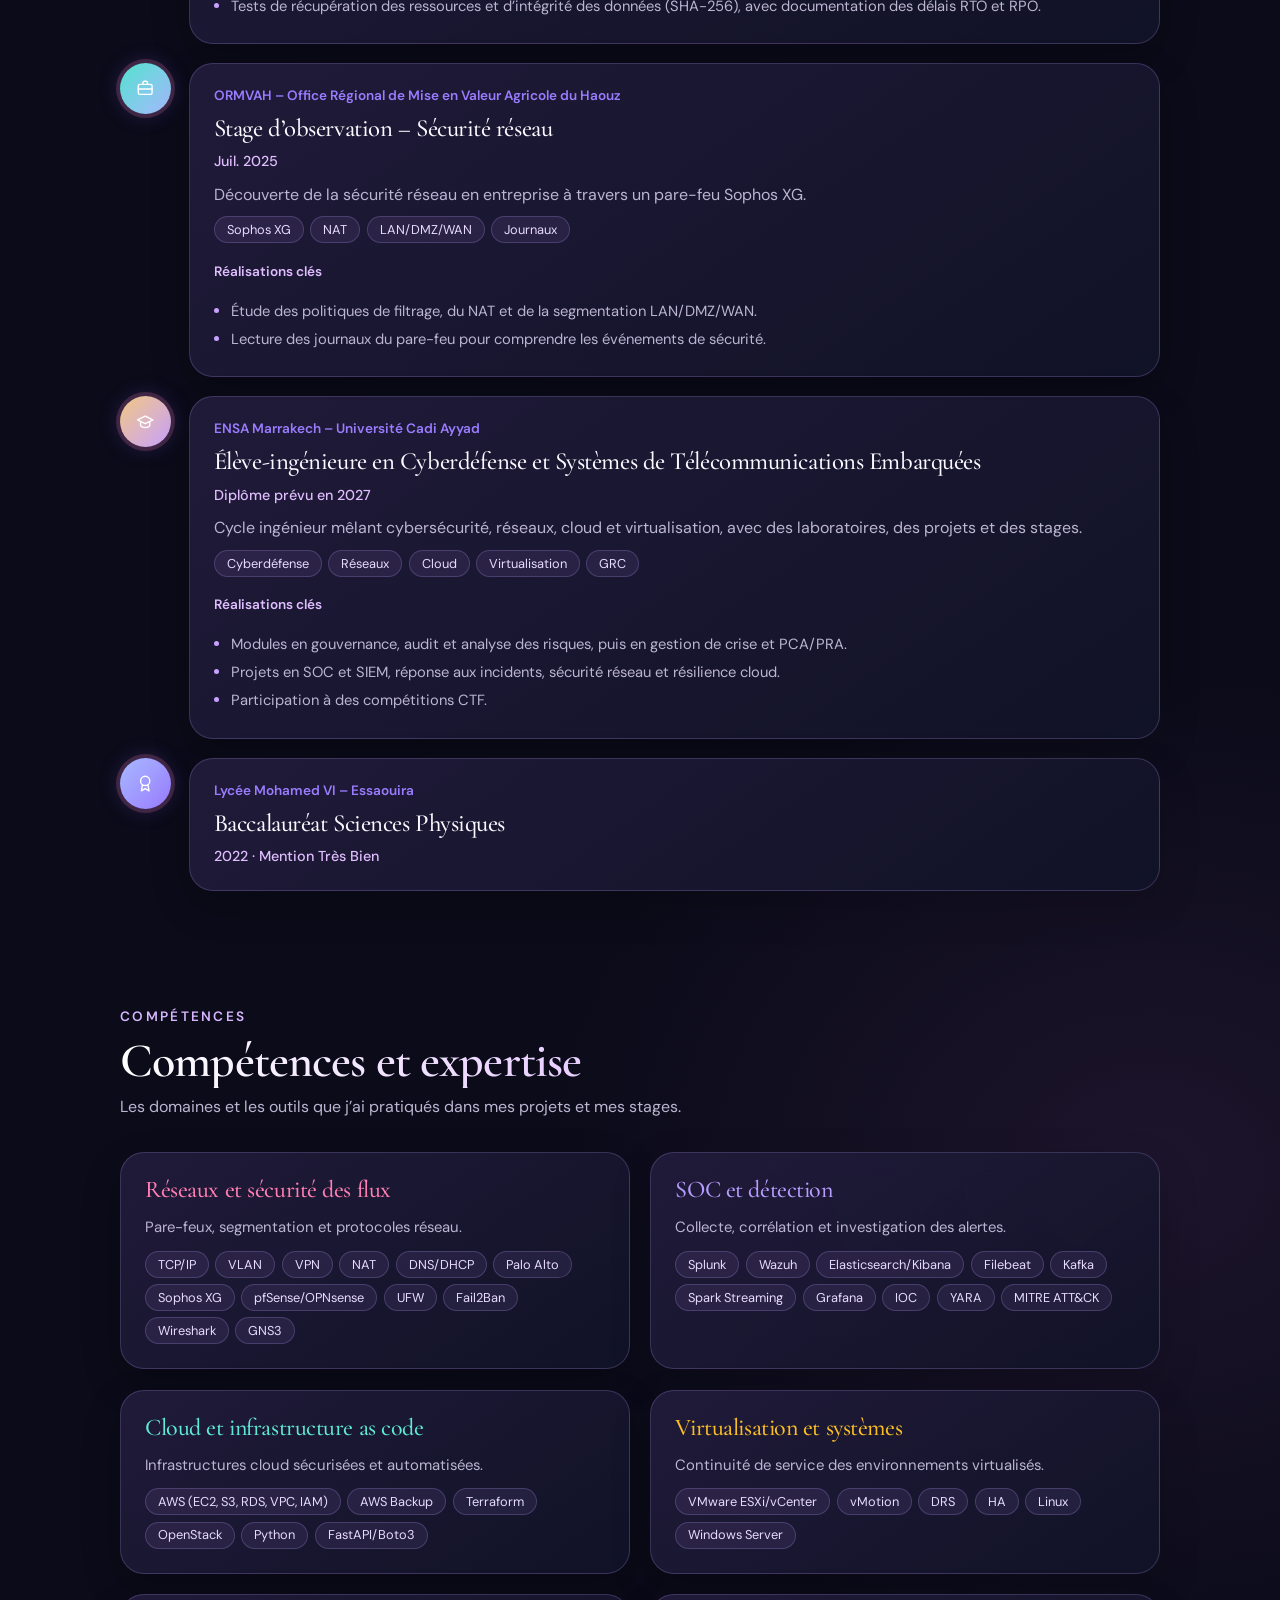
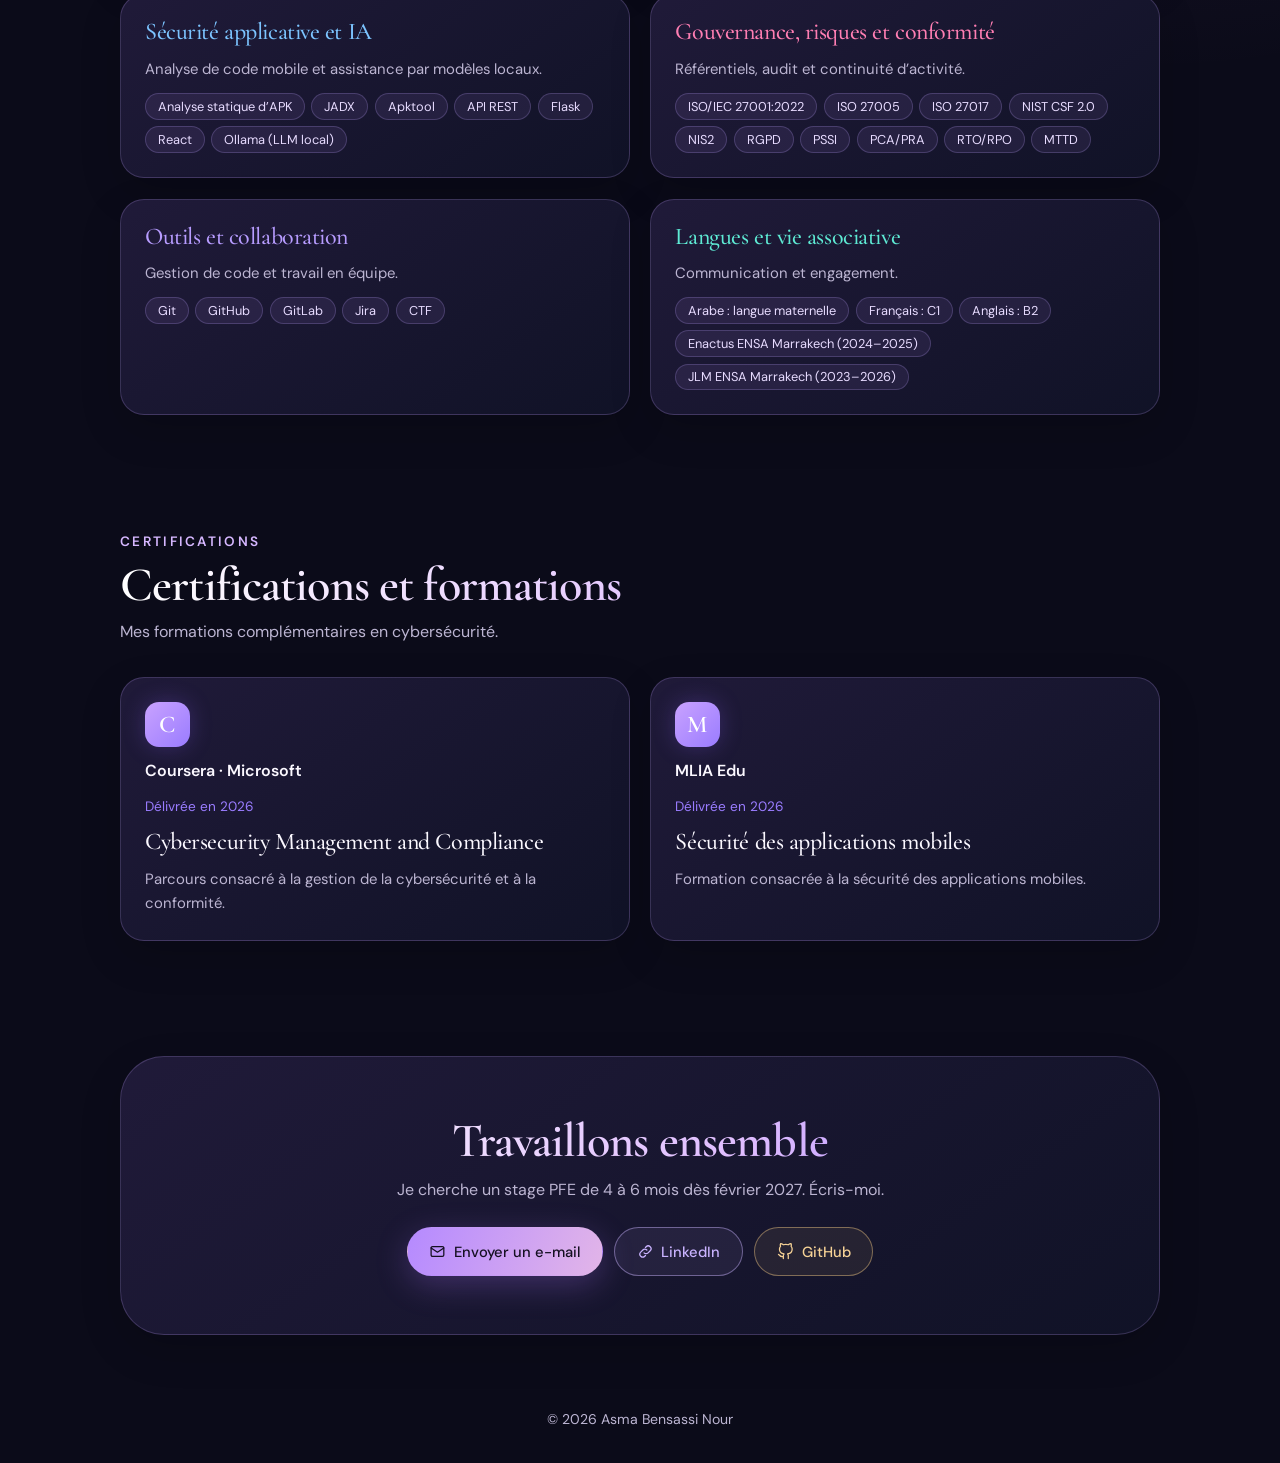
==== commit 9f447100: "Rename index (3).html to index.html" ====
--- a/index.html
+++ b/index.html
@@ -1,12 +1,13 @@
 <!DOCTYPE html>
+
 <html lang="fr">
 <head>
-<meta charset="utf-8">
-<meta name="viewport" content="width=device-width, initial-scale=1, viewport-fit=cover">
-<meta name="theme-color" content="#13071a">
-<meta name="description" content="Portfolio d’Asma Bensassi Nour, élève-ingénieure en cyberdéfense à l’ENSA Marrakech.">
+<meta charset="utf-8"/>
+<meta content="width=device-width, initial-scale=1, viewport-fit=cover" name="viewport"/>
+<meta content="#13071a" name="theme-color"/>
+<meta content="Portfolio d’Asma Bensassi Nour, élève-ingénieure en cyberdéfense à l’ENSA Marrakech." name="description"/>
 <title>Asma Bensassi Nour – Portfolio</title>
-<link href="https://fonts.googleapis.com/css2?family=Cormorant+Garamond:ital,wght@0,500;0,600;1,500&family=DM+Sans:wght@400;500;600&display=swap" rel="stylesheet">
+<link href="https://fonts.googleapis.com/css2?family=Cormorant+Garamond:ital,wght@0,500;0,600;1,500&amp;family=DM+Sans:wght@400;500;600&amp;display=swap" rel="stylesheet"/>
 <style>:root{--bg:#13071a;--glass:rgba(255,255,255,.05);--ink:#fdeef6;--muted:#cdb3c6;--rose:#ff7eb3;--rose2:#ffa8cf;--lilac:#b79cff;--line:rgba(255,160,205,.2);--glow:rgba(255,126,179,.45);
 --serif:'Cormorant Garamond',Georgia,serif;--sans:'DM Sans',system-ui,-apple-system,'Segoe UI',sans-serif;color-scheme:dark}
 html{scroll-behavior:smooth}*,*::before,*::after{box-sizing:border-box}
@@ -119,100 +120,102 @@
 .job:nth-child(2) .dot{background:linear-gradient(135deg,var(--mint),var(--sky))}.job:nth-child(3) .dot{background:linear-gradient(135deg,var(--amber),var(--rose))}.job:nth-child(4) .dot{background:linear-gradient(135deg,var(--sky),var(--lilac))}
 @media (max-width:900px){.feat.wide .cover.art{width:auto}}
 </style>
-<link href="https://fonts.googleapis.com/css2?family=Inter:wght@400;500;600;700;800&display=swap" rel="stylesheet">
-<link rel="stylesheet" href="./portfolio-professionnel.css?v=2">
-</head>
+<link href="https://fonts.googleapis.com/css2?family=Inter:wght@400;500;600;700;800&amp;display=swap" rel="stylesheet"/>
+
+<style>
+/* Asma / signature visual identity */
+:root{--bg:#0b0b19;--glass:#15152b;--ink:#fbf8ff;--muted:#bcb5d2;--rose:#c9a2ff;--rose2:#e0bdff;--lilac:#9a7cff;--mint:#52e2ce;--amber:#f1c783;--sky:#a7b9ff;--line:rgba(190,163,255,.22);--glow:rgba(145,100,255,.25);--serif:'Cormorant Garamond',Georgia,serif;--sans:'DM Sans',system-ui,sans-serif;color-scheme:dark}
+html{scroll-behavior:smooth}body{background:#0b0b19!important;background-image:radial-gradient(ellipse 65rem 40rem at 100% 0%,rgba(113,66,207,.22),transparent 65%),radial-gradient(ellipse 46rem 35rem at -10% 38%,rgba(26,174,168,.09),transparent 70%),radial-gradient(ellipse 55rem 45rem at 90% 80%,rgba(182,103,208,.1),transparent 70%)!important;color:var(--ink)}
+body::before{content:'';position:fixed;inset:0;pointer-events:none;opacity:.22;background-image:radial-gradient(#d6c3ff 0.6px,transparent .7px);background-size:26px 26px;mask-image:linear-gradient(to bottom,#000,transparent 90%);z-index:-1}
+.card,.skill,.cert,.job .box,.contactbox{background:linear-gradient(145deg,rgba(34,28,60,.93),rgba(17,19,39,.96))!important;border:1px solid rgba(196,167,255,.21)!important;box-shadow:0 15px 42px rgba(0,0,0,.16);transition:transform .25s ease,border-color .25s ease,box-shadow .25s ease}
+.card:hover,.skill:hover,.cert:hover{transform:translateY(-5px);border-color:rgba(188,153,255,.65)!important;box-shadow:0 22px 55px rgba(77,39,141,.25),0 0 0 1px rgba(188,153,255,.09)}
+h1,h2,h3{letter-spacing:-.018em}h1,h2{font-family:var(--serif)!important}h2{font-weight:600} .label{color:#d6b7ff!important;letter-spacing:.17em;text-transform:uppercase}
+.btn.fill{background:linear-gradient(110deg,#b58aff,#e2b5e8)!important;color:#151022!important;border-color:transparent!important;box-shadow:0 9px 32px rgba(171,113,247,.27)}
+.btn.mint,.lk.rap{color:#68e9d7!important;border-color:rgba(82,226,206,.42)!important;background:rgba(82,226,206,.09)!important}
+.btn.amber,.lk.git{color:#f6d296!important;border-color:rgba(241,199,131,.45)!important;background:rgba(241,199,131,.08)!important}
+.btn.sky,.lk.pres{color:#c9b3ff!important;border-color:rgba(201,179,255,.45)!important;background:rgba(201,179,255,.08)!important}
+.btn.cv{background:linear-gradient(115deg,#f2d49c,#dfabde)!important;color:#251627!important;box-shadow:0 8px 28px rgba(242,212,156,.2)}
+.btn,.lk{transition:transform .2s ease,box-shadow .2s ease,background .2s ease}.btn:hover,.lk:hover{transform:translateY(-2px)}
+.tags li{background:rgba(172,142,235,.1)!important;border-color:rgba(191,163,255,.22)!important;color:#e7dbff!important}
+.feat .cover.art,.mini .cover.art{background:radial-gradient(ellipse at 50% 30%,rgba(113,80,172,.22),transparent 70%),#151329!important}
+.sch rect{filter:none}.sch .nl{fill:#f9f3ff}.sch .ns{fill:#d3c6e5}.sch .el{fill:#f2dafa}
+.filter-bar{display:flex;gap:.55rem;flex-wrap:wrap;margin:1.7rem 0 1.8rem}.filter-chip{cursor:pointer;border:1px solid rgba(199,173,255,.26);background:rgba(26,23,47,.82);color:#e6dff4;padding:.7rem 1.12rem;border-radius:100px;font:600 .85rem var(--sans);transition:all .2s}.filter-chip:hover{border-color:#d2a6ff;background:rgba(146,99,218,.19)}.filter-chip[aria-pressed="true"]{background:linear-gradient(110deg,#b78cff,#e2b5e8);border-color:transparent;color:#1d132e;box-shadow:0 5px 24px rgba(173,123,242,.3)}.card[hidden]{display:none!important}.project-count{font-size:.86rem;color:#bfb4d5;margin-top:-.75rem;margin-bottom:1.2rem}
+.feat .body{gap:.8rem}.feat .body h3{line-height:1.15}.feat .links{display:flex;gap:.5rem;flex-wrap:wrap}.feat .links a{border-radius:10px}.feat .cat{letter-spacing:.045em}.feat .cover{overflow:hidden}.feat .cover svg{transition:transform .45s ease}.feat:hover .cover svg{transform:scale(1.025)}
+nav{backdrop-filter:blur(20px)}a:focus-visible,button:focus-visible{outline:2px solid #67e8d8;outline-offset:4px}
+@media(prefers-reduced-motion:reduce){*,*:before,*:after{scroll-behavior:auto!important;transition:none!important;animation:none!important}}
+@media(max-width:600px){.filter-chip{padding:.55rem .85rem;font-size:.78rem}.filter-bar{gap:.4rem}.feat .links a{justify-content:center}}
+</style></head>
 <body>
-<svg width="0" height="0" style="position:absolute" aria-hidden="true"><defs><marker id="m-soc" viewBox="0 0 10 10" refX="8" refY="5" markerWidth="7" markerHeight="7" orient="auto-start-reverse"><path d="M0 0L10 5L0 10z" fill="#ff7eb3"/></marker><marker id="m-reseau" viewBox="0 0 10 10" refX="8" refY="5" markerWidth="7" markerHeight="7" orient="auto-start-reverse"><path d="M0 0L10 5L0 10z" fill="#7cc4ff"/></marker><marker id="m-cloud" viewBox="0 0 10 10" refX="8" refY="5" markerWidth="7" markerHeight="7" orient="auto-start-reverse"><path d="M0 0L10 5L0 10z" fill="#b79cff"/></marker><marker id="m-dev" viewBox="0 0 10 10" refX="8" refY="5" markerWidth="7" markerHeight="7" orient="auto-start-reverse"><path d="M0 0L10 5L0 10z" fill="#fbbf24"/></marker><marker id="m-gov" viewBox="0 0 10 10" refX="8" refY="5" markerWidth="7" markerHeight="7" orient="auto-start-reverse"><path d="M0 0L10 5L0 10z" fill="#5eead4"/></marker></defs></svg>
+<svg aria-hidden="true" height="0" style="position:absolute" width="0"><defs><marker id="m-soc" markerheight="7" markerwidth="7" orient="auto-start-reverse" refx="8" refy="5" viewbox="0 0 10 10"><path d="M0 0L10 5L0 10z" fill="#ff7eb3"></path></marker><marker id="m-reseau" markerheight="7" markerwidth="7" orient="auto-start-reverse" refx="8" refy="5" viewbox="0 0 10 10"><path d="M0 0L10 5L0 10z" fill="#7cc4ff"></path></marker><marker id="m-cloud" markerheight="7" markerwidth="7" orient="auto-start-reverse" refx="8" refy="5" viewbox="0 0 10 10"><path d="M0 0L10 5L0 10z" fill="#b79cff"></path></marker><marker id="m-dev" markerheight="7" markerwidth="7" orient="auto-start-reverse" refx="8" refy="5" viewbox="0 0 10 10"><path d="M0 0L10 5L0 10z" fill="#fbbf24"></path></marker><marker id="m-gov" markerheight="7" markerwidth="7" orient="auto-start-reverse" refx="8" refy="5" viewbox="0 0 10 10"><path d="M0 0L10 5L0 10z" fill="#5eead4"></path></marker></defs></svg>
 <header class="bar"><div class="wrap"><nav aria-label="Navigation principale">
 <a class="logo" href="#top">Asma Bensassi Nour</a>
 <ul><li><a href="#projets">Projets</a></li><li><a href="#experience">Expérience</a></li><li><a href="#competences">Compétences</a></li><li><a href="#certifications">Certifications</a></li><li><a href="#contact">Contact</a></li></ul>
 </nav></div></header>
 <main class="wrap">
 <section class="hero" id="top">
- <div>
-  <div class="label">Élève-ingénieure en dernière année</div>
-  <h1>Asma Bensassi Nour</h1>
-  <div class="role">Cyberdéfense &amp; Systèmes de Télécommunications Embarquées</div>
-  <p>Élève-ingénieure en dernière année de <strong>Cyberdéfense</strong> à l’<strong>ENSA Marrakech, Université Cadi Ayyad</strong>. Stage PFA en <strong>Cloud, résilience et Disaster Recovery</strong> chez <strong>Code 212</strong>. Centrée sur la <strong>sécurité réseau</strong>, le <strong>SOC et le SIEM</strong>, la <strong>résilience cloud</strong> et l’<strong>automatisation</strong>. À la recherche d’un <strong>stage PFE de 4 à 6 mois dès février 2027</strong>.</p>
-  <div class="btns"><a class="btn fill" href="#projets">Voir mes projets</a><a class="btn mint" href="#experience">Expérience</a><a class="btn amber" href="#competences">Compétences</a><a class="btn cv" href="CV.pdf" download><svg class="i " viewBox="0 0 24 24" aria-hidden="true"><path d="M12 4v11M7 11l5 5 5-5M5 20h14"/></svg>Télécharger mon CV</a></div>
-  <div class="connect"><span>Restons en contact</span>
-   <a class="c-git" href="https://github.com/asmabn26" target="_blank" rel="noopener"><svg class="i " viewBox="0 0 24 24" aria-hidden="true"><path d="M9 19c-5 1.5-5-2.5-7-3m14 6v-3.87a3.37 3.37 0 00-.94-2.61c3.14-.35 6.44-1.54 6.44-7A5.44 5.44 0 0020 4.77 5.07 5.07 0 0019.91 1S18.73.65 16 2.48a13.38 13.38 0 00-7 0C6.27.65 5.09 1 5.09 1A5.07 5.07 0 005 4.77a5.44 5.44 0 00-1.5 3.78c0 5.42 3.3 6.61 6.44 7A3.37 3.37 0 009 18.13V22"/></svg>GitHub</a>
-   <a class="c-in" href="https://www.linkedin.com/in/asma-bensassi-nour-1bba90338" target="_blank" rel="noopener"><svg class="i " viewBox="0 0 24 24" aria-hidden="true"><path d="M10 14a4 4 0 005.7 0l3-3a4 4 0 00-5.7-5.7l-1 1M14 10a4 4 0 00-5.7 0l-3 3a4 4 0 005.7 5.7l1-1"/></svg>LinkedIn</a>
-   <a class="c-mail" href="mailto:asmabensassinour4@gmail.com"><svg class="i " viewBox="0 0 24 24" aria-hidden="true"><rect x="3" y="5" width="18" height="14" rx="2"/><path d="M3 7l9 6 9-6"/></svg>E-mail</a></div>
- </div>
- <div class="arch"><img src="photo.png" alt="Portrait d’Asma Bensassi Nour"></div>
-</section>
-
+<div>
+<div class="label">Élève-ingénieure en dernière année</div>
+<h1>Asma Bensassi Nour</h1>
+<div class="role">Cyberdéfense &amp; Systèmes de Télécommunications Embarquées</div>
+<p>Élève-ingénieure en dernière année de <strong>Cyberdéfense</strong> à l’<strong>ENSA Marrakech, Université Cadi Ayyad</strong>. Stage PFA en <strong>Cloud, résilience et Disaster Recovery</strong> chez <strong>Code 212</strong>. Centrée sur la <strong>sécurité réseau</strong>, le <strong>SOC et le SIEM</strong>, la <strong>résilience cloud</strong> et l’<strong>automatisation</strong>. À la recherche d’un <strong>stage PFE de 4 à 6 mois dès février 2027</strong>.</p>
+<div class="btns"><a class="btn fill" href="#projets">Voir mes projets</a><a class="btn mint" href="#experience">Expérience</a><a class="btn amber" href="#competences">Compétences</a><a class="btn cv" download="" href="CV.pdf"><svg aria-hidden="true" class="i" viewbox="0 0 24 24"><path d="M12 4v11M7 11l5 5 5-5M5 20h14"></path></svg>Télécharger mon CV</a></div>
+<div class="connect"><span>Restons en contact</span>
+<a class="c-git" href="https://github.com/asmabn26" rel="noopener" target="_blank"><svg aria-hidden="true" class="i" viewbox="0 0 24 24"><path d="M9 19c-5 1.5-5-2.5-7-3m14 6v-3.87a3.37 3.37 0 00-.94-2.61c3.14-.35 6.44-1.54 6.44-7A5.44 5.44 0 0020 4.77 5.07 5.07 0 0019.91 1S18.73.65 16 2.48a13.38 13.38 0 00-7 0C6.27.65 5.09 1 5.09 1A5.07 5.07 0 005 4.77a5.44 5.44 0 00-1.5 3.78c0 5.42 3.3 6.61 6.44 7A3.37 3.37 0 009 18.13V22"></path></svg>GitHub</a>
+<a class="c-in" href="https://www.linkedin.com/in/asma-bensassi-nour-1bba90338" rel="noopener" target="_blank"><svg aria-hidden="true" class="i" viewbox="0 0 24 24"><path d="M10 14a4 4 0 005.7 0l3-3a4 4 0 00-5.7-5.7l-1 1M14 10a4 4 0 00-5.7 0l-3 3a4 4 0 005.7 5.7l1-1"></path></svg>LinkedIn</a>
+<a class="c-mail" href="mailto:asmabensassinour4@gmail.com"><svg aria-hidden="true" class="i" viewbox="0 0 24 24"><rect height="14" rx="2" width="18" x="3" y="5"></rect><path d="M3 7l9 6 9-6"></path></svg>E-mail</a></div>
+</div>
+<div class="arch"><img alt="Portrait d’Asma Bensassi Nour" src="photo.png"/></div>
+</section>
 <section id="projets">
- <div class="label">Projets</div><h2>Projets d’ingénierie principaux</h2>
- <p class="lead">Cinq réalisations en SOC, sécurité réseau et résilience cloud. Chaque schéma résume l’architecture du projet ; clique dessus pour ouvrir son document.</p>
- <div class="feats"><article class="card feat wide" style="--k:#ff7eb3"><a class="cover art g-soc" href="projets/cyber-chaos-arena/presentation.pdf" aria-label="Ouvrir le document du projet Cyber Chaos Arena – SOC intelligent et honeynet"><svg class="sch" viewBox="0 0 480 270" role="img" aria-label="Schéma du projet" preserveAspectRatio="xMidYMid meet"><line x1="148" y1="72" x2="176" y2="72" stroke="#ff7eb3" stroke-width="1.7" stroke-opacity=".85" marker-end="url(#m-soc)"/><line x1="304" y1="72" x2="332" y2="72" stroke="#ff7eb3" stroke-width="1.7" stroke-opacity=".85" marker-end="url(#m-soc)"/><text x="318" y="67" class="el" text-anchor="middle">redirige</text><line x1="396" y1="114" x2="396" y2="156" stroke="#ff7eb3" stroke-width="1.7" stroke-opacity=".85" marker-end="url(#m-soc)"/><text x="396" y="130" class="el" text-anchor="middle">traces</text><line x1="332" y1="198" x2="304" y2="198" stroke="#ff7eb3" stroke-width="1.7" stroke-opacity=".85" marker-end="url(#m-soc)"/><line x1="176" y1="198" x2="148" y2="198" stroke="#ff7eb3" stroke-width="1.7" stroke-opacity=".85" marker-end="url(#m-soc)"/><line x1="136" y1="156" x2="188" y2="114" stroke="#ff7eb3" stroke-width="1.7" stroke-opacity=".85" marker-end="url(#m-soc)"/><g><rect x="25" y="35" width="118" height="74" rx="16" fill="#2a1238" fill-opacity=".92" stroke="#ff7eb3" stroke-opacity=".6"/><circle cx="84" cy="56" r="12.5" fill="#ff7eb3" fill-opacity=".2" stroke="#ff7eb3" stroke-opacity=".7"/><g transform="translate(76 48) scale(.667)" fill="none" stroke="#ff7eb3" stroke-width="2.4" stroke-linecap="round" stroke-linejoin="round"><rect x="8" y="8" width="8" height="11" rx="4"/><path d="M12 8V5M5 12h3M16 12h3M6 19l2-2M18 19l-2-2M9 5l3 3 3-3"/></g><text x="84" y="85" class="nl" text-anchor="middle">Attaquant</text><text x="84" y="99" class="ns" text-anchor="middle">SQLi · XSS · brute force</text></g><g><rect x="181" y="35" width="118" height="74" rx="16" fill="#2a1238" fill-opacity=".92" stroke="#ff7eb3" stroke-opacity=".6"/><circle cx="240" cy="56" r="12.5" fill="#ff7eb3" fill-opacity=".2" stroke="#ff7eb3" stroke-opacity=".7"/><g transform="translate(232 48) scale(.667)" fill="none" stroke="#ff7eb3" stroke-width="2.4" stroke-linecap="round" stroke-linejoin="round"><path d="M12 3l8 3v6c0 5-3.5 8-8 9-4.5-1-8-4-8-9V6z"/><path d="M9 12l2 2 4-4"/></g><text x="240" y="85" class="nl" text-anchor="middle">NGINX + WAF</text><text x="240" y="99" class="ns" text-anchor="middle">ModSecurity</text></g><g><rect x="337" y="35" width="118" height="74" rx="16" fill="#2a1238" fill-opacity=".92" stroke="#ff7eb3" stroke-opacity=".6"/><circle cx="396" cy="56" r="12.5" fill="#ff7eb3" fill-opacity=".2" stroke="#ff7eb3" stroke-opacity=".7"/><g transform="translate(388 48) scale(.667)" fill="none" stroke="#ff7eb3" stroke-width="2.4" stroke-linecap="round" stroke-linejoin="round"><rect x="5" y="11" width="14" height="10" rx="2"/><path d="M8 11V8a4 4 0 018 0v3"/></g><text x="396" y="85" class="nl" text-anchor="middle">Honeypot</text><text x="396" y="99" class="ns" text-anchor="middle">leurre isolé</text></g><g><rect x="337" y="161" width="118" height="74" rx="16" fill="#2a1238" fill-opacity=".92" stroke="#ff7eb3" stroke-opacity=".6"/><circle cx="396" cy="182" r="12.5" fill="#ff7eb3" fill-opacity=".2" stroke="#ff7eb3" stroke-opacity=".7"/><g transform="translate(388 174) scale(.667)" fill="none" stroke="#ff7eb3" stroke-width="2.4" stroke-linecap="round" stroke-linejoin="round"><path d="M4 20V10M10 20V4M16 20v-8M22 20H2"/></g><text x="396" y="211" class="nl" text-anchor="middle">Splunk</text><text x="396" y="225" class="ns" text-anchor="middle">corrélation · logs</text></g><g><rect x="181" y="161" width="118" height="74" rx="16" fill="#2a1238" fill-opacity=".92" stroke="#ff7eb3" stroke-opacity=".6"/><circle cx="240" cy="182" r="12.5" fill="#ff7eb3" fill-opacity=".2" stroke="#ff7eb3" stroke-opacity=".7"/><g transform="translate(232 174) scale(.667)" fill="none" stroke="#ff7eb3" stroke-width="2.4" stroke-linecap="round" stroke-linejoin="round"><circle cx="11" cy="11" r="6.5"/><path d="M21 21l-5-5"/></g><text x="240" y="211" class="nl" text-anchor="middle">IA locale</text><text x="240" y="225" class="ns" text-anchor="middle">Ollama</text></g><g><rect x="25" y="161" width="118" height="74" rx="16" fill="#2a1238" fill-opacity=".92" stroke="#ff7eb3" stroke-opacity=".6"/><circle cx="84" cy="182" r="12.5" fill="#ff7eb3" fill-opacity=".2" stroke="#ff7eb3" stroke-opacity=".7"/><g transform="translate(76 174) scale(.667)" fill="none" stroke="#ff7eb3" stroke-width="2.4" stroke-linecap="round" stroke-linejoin="round"><circle cx="12" cy="12" r="9"/><path d="M8 12l3 3 5-6"/></g><text x="84" y="211" class="nl" text-anchor="middle">Réponse</text><text x="84" y="225" class="ns" text-anchor="middle">blocage · rollback</text></g></svg></a><div class="body"><span class="cat" style="color:#ff7eb3">SOC et détection</span><h3>Cyber Chaos Arena – SOC intelligent et honeynet</h3><p>Une arène pour étudier des attaques Web de bout en bout. Le trafic entre par une passerelle NGINX protégée par ModSecurity ; les requêtes douteuses sont détournées vers un honeypot, pendant que chaque trace remonte dans Splunk. Un modèle de langage local lit ensuite les alertes et suggère une réponse que l’analyste peut annuler.</p><ul class="tags"><li>NGINX</li><li>ModSecurity</li><li>Splunk</li><li>Grafana</li><li>Ollama</li><li>Honeypot</li></ul><div class="links"><a class="lk rap" href="projets/cyber-chaos-arena/rapport.pdf"><svg class="i " viewBox="0 0 24 24" aria-hidden="true"><path d="M14 3H7a2 2 0 00-2 2v14a2 2 0 002 2h10a2 2 0 002-2V8z"/><path d="M14 3v5h5M9 13h6M9 17h6"/></svg>Lire le rapport</a><a class="lk pres" href="projets/cyber-chaos-arena/presentation.pdf"><svg class="i " viewBox="0 0 24 24" aria-hidden="true"><rect x="3" y="4" width="18" height="12" rx="2"/><path d="M12 16v4M8 20h8"/></svg>Voir la présentation</a><a class="lk git" href="https://github.com/asmabn26" target="_blank" rel="noopener"><svg class="i " viewBox="0 0 24 24" aria-hidden="true"><path d="M9 19c-5 1.5-5-2.5-7-3m14 6v-3.87a3.37 3.37 0 00-.94-2.61c3.14-.35 6.44-1.54 6.44-7A5.44 5.44 0 0020 4.77 5.07 5.07 0 0019.91 1S18.73.65 16 2.48a13.38 13.38 0 00-7 0C6.27.65 5.09 1 5.09 1A5.07 5.07 0 005 4.77a5.44 5.44 0 00-1.5 3.78c0 5.42 3.3 6.61 6.44 7A3.37 3.37 0 009 18.13V22"/></svg>GitHub</a>
-<!-- Pour ajouter la démo, retire les signes de commentaire et colle ton lien YouTube :
-<a class="lk demo" href="COLLE_LE_LIEN_YOUTUBE">Voir la démo</a> --></div><h4>Résumé du projet</h4><ul class="sum"><li>Scénarios rejoués : injection SQL, XSS, force brute et traversée de répertoires.</li><li>Tableaux de bord pour suivre la collecte des logs et les incidents en direct.</li><li>Les alertes sont converties en JSON par Ollama, sans qu’aucune donnée ne quitte le laboratoire.</li><li>Blocage d’IP et redirection restent réversibles grâce à un retour arrière.</li></ul></div></article><article class="card feat" style="--k:#ff7eb3"><a class="cover art g-soc" href="projets/rootrap/presentation.pdf" aria-label="Ouvrir le document du projet RootRAP – Détection et réponse aux rootkits Linux"><svg class="sch" viewBox="0 0 480 270" role="img" aria-label="Schéma du projet" preserveAspectRatio="xMidYMid meet"><line x1="148" y1="72" x2="176" y2="72" stroke="#ff7eb3" stroke-width="1.7" stroke-opacity=".85" marker-end="url(#m-soc)"/><line x1="304" y1="72" x2="332" y2="72" stroke="#ff7eb3" stroke-width="1.7" stroke-opacity=".85" marker-end="url(#m-soc)"/><line x1="396" y1="114" x2="396" y2="156" stroke="#ff7eb3" stroke-width="1.7" stroke-opacity=".85" marker-end="url(#m-soc)"/><line x1="332" y1="198" x2="304" y2="198" stroke="#ff7eb3" stroke-width="1.7" stroke-opacity=".85" marker-end="url(#m-soc)"/><line x1="176" y1="198" x2="148" y2="198" stroke="#ff7eb3" stroke-width="1.7" stroke-opacity=".85" marker-end="url(#m-soc)"/><text x="162" y="193" class="el" text-anchor="middle">validé</text><g><rect x="25" y="35" width="118" height="74" rx="16" fill="#2a1238" fill-opacity=".92" stroke="#ff7eb3" stroke-opacity=".6"/><circle cx="84" cy="56" r="12.5" fill="#ff7eb3" fill-opacity=".2" stroke="#ff7eb3" stroke-opacity=".7"/><g transform="translate(76 48) scale(.667)" fill="none" stroke="#ff7eb3" stroke-width="2.4" stroke-linecap="round" stroke-linejoin="round"><circle cx="11" cy="11" r="6.5"/><path d="M21 21l-5-5"/></g><text x="84" y="85" class="nl" text-anchor="middle">Agent</text><text x="84" y="99" class="ns" text-anchor="middle">fichiers · noyau · réseau</text></g><g><rect x="181" y="35" width="118" height="74" rx="16" fill="#2a1238" fill-opacity=".92" stroke="#ff7eb3" stroke-opacity=".6"/><circle cx="240" cy="56" r="12.5" fill="#ff7eb3" fill-opacity=".2" stroke="#ff7eb3" stroke-opacity=".7"/><g transform="translate(232 48) scale(.667)" fill="none" stroke="#ff7eb3" stroke-width="2.4" stroke-linecap="round" stroke-linejoin="round"><rect x="5" y="11" width="14" height="10" rx="2"/><path d="M8 11V8a4 4 0 018 0v3"/></g><text x="240" y="85" class="nl" text-anchor="middle">Quarantaine</text><text x="240" y="99" class="ns" text-anchor="middle">hash + preuves</text></g><g><rect x="337" y="35" width="118" height="74" rx="16" fill="#2a1238" fill-opacity=".92" stroke="#ff7eb3" stroke-opacity=".6"/><circle cx="396" cy="56" r="12.5" fill="#ff7eb3" fill-opacity=".2" stroke="#ff7eb3" stroke-opacity=".7"/><g transform="translate(388 48) scale(.667)" fill="none" stroke="#ff7eb3" stroke-width="2.4" stroke-linecap="round" stroke-linejoin="round"><rect x="3" y="4" width="18" height="6" rx="2"/><rect x="3" y="14" width="18" height="6" rx="2"/><path d="M7 7h.01M7 17h.01"/></g><text x="396" y="85" class="nl" text-anchor="middle">Sandbox</text><text x="396" y="99" class="ns" text-anchor="middle">VM isolée</text></g><g><rect x="337" y="161" width="118" height="74" rx="16" fill="#2a1238" fill-opacity=".92" stroke="#ff7eb3" stroke-opacity=".6"/><circle cx="396" cy="182" r="12.5" fill="#ff7eb3" fill-opacity=".2" stroke="#ff7eb3" stroke-opacity=".7"/><g transform="translate(388 174) scale(.667)" fill="none" stroke="#ff7eb3" stroke-width="2.4" stroke-linecap="round" stroke-linejoin="round"><path d="M8 9l-4 3 4 3M16 9l4 3-4 3M13.5 6l-3 12"/></g><text x="396" y="211" class="nl" text-anchor="middle">Backend</text><text x="396" y="225" class="ns" text-anchor="middle">FastAPI · YARA</text></g><g><rect x="181" y="161" width="118" height="74" rx="16" fill="#2a1238" fill-opacity=".92" stroke="#ff7eb3" stroke-opacity=".6"/><circle cx="240" cy="182" r="12.5" fill="#ff7eb3" fill-opacity=".2" stroke="#ff7eb3" stroke-opacity=".7"/><g transform="translate(232 174) scale(.667)" fill="none" stroke="#ff7eb3" stroke-width="2.4" stroke-linecap="round" stroke-linejoin="round"><path d="M4 20V10M10 20V4M16 20v-8M22 20H2"/></g><text x="240" y="211" class="nl" text-anchor="middle">Dashboard</text><text x="240" y="225" class="ns" text-anchor="middle">score · rapports</text></g><g><rect x="25" y="161" width="118" height="74" rx="16" fill="#2a1238" fill-opacity=".92" stroke="#ff7eb3" stroke-opacity=".6"/><circle cx="84" cy="182" r="12.5" fill="#ff7eb3" fill-opacity=".2" stroke="#ff7eb3" stroke-opacity=".7"/><g transform="translate(76 174) scale(.667)" fill="none" stroke="#ff7eb3" stroke-width="2.4" stroke-linecap="round" stroke-linejoin="round"><circle cx="12" cy="12" r="9"/><path d="M8 12l3 3 5-6"/></g><text x="84" y="211" class="nl" text-anchor="middle">IA locale</text><text x="84" y="225" class="ns" text-anchor="middle">remédiation</text></g></svg></a><div class="body"><span class="cat" style="color:#ff7eb3">SOC et détection</span><h3>RootRAP – Détection et réponse aux rootkits Linux</h3><p>Un parcours complet de réponse à incident pour les machines Linux soupçonnées d’héberger un rootkit. Un agent surveille fichiers, processus, modules noyau et connexions ; chaque artefact suspect est mis en quarantaine, rejoué en sandbox isolée, puis noté avant d’apparaître dans un tableau de bord.</p><ul class="tags"><li>Python</li><li>FastAPI</li><li>Linux</li><li>YARA</li><li>IOC</li><li>SHA-256</li><li>VMware</li></ul><div class="links"><a class="lk rap" href="projets/rootrap/rapport.pdf"><svg class="i " viewBox="0 0 24 24" aria-hidden="true"><path d="M14 3H7a2 2 0 00-2 2v14a2 2 0 002 2h10a2 2 0 002-2V8z"/><path d="M14 3v5h5M9 13h6M9 17h6"/></svg>Lire le rapport</a><a class="lk pres" href="projets/rootrap/presentation.pdf"><svg class="i " viewBox="0 0 24 24" aria-hidden="true"><rect x="3" y="4" width="18" height="12" rx="2"/><path d="M12 16v4M8 20h8"/></svg>Voir la présentation</a><a class="lk git" href="https://github.com/asmabn26" target="_blank" rel="noopener"><svg class="i " viewBox="0 0 24 24" aria-hidden="true"><path d="M9 19c-5 1.5-5-2.5-7-3m14 6v-3.87a3.37 3.37 0 00-.94-2.61c3.14-.35 6.44-1.54 6.44-7A5.44 5.44 0 0020 4.77 5.07 5.07 0 0019.91 1S18.73.65 16 2.48a13.38 13.38 0 00-7 0C6.27.65 5.09 1 5.09 1A5.07 5.07 0 005 4.77a5.44 5.44 0 00-1.5 3.78c0 5.42 3.3 6.61 6.44 7A3.37 3.37 0 009 18.13V22"/></svg>GitHub</a>
-<!-- Pour ajouter la démo, retire les signes de commentaire et colle ton lien YouTube :
-<a class="lk demo" href="COLLE_LE_LIEN_YOUTUBE">Voir la démo</a> --></div><h4>Résumé du projet</h4><ul class="sum"><li>Une quarantaine par alerte : empreintes avant et après copie, manifeste et journal d’audit.</li><li>Sandbox pilotée en SSH : snapshot propre restauré, puis comparaison des processus, fichiers et connexions.</li><li>Le backend extrait les IOC, applique YARA, calcule le risque et édite le rapport.</li><li>Une IA locale propose des remédiations, toujours validées par l’analyste.</li></ul></div></article><article class="card feat" style="--k:#7cc4ff"><a class="cover art g-reseau" href="projets/palo-alto-ha/presentation.pdf" aria-label="Ouvrir le document du projet Haute disponibilité Palo Alto"><svg class="sch" viewBox="0 0 480 270" role="img" aria-label="Schéma du projet" preserveAspectRatio="xMidYMid meet"><line x1="148" y1="109" x2="176" y2="98" stroke="#7cc4ff" stroke-width="1.7" stroke-opacity=".85" marker-end="url(#m-reseau)"/><line x1="148" y1="161" x2="176" y2="172" stroke="#7cc4ff" stroke-width="1.7" stroke-opacity=".85" marker-end="url(#m-reseau)"/><line x1="240" y1="114" x2="240" y2="156" stroke="#7cc4ff" stroke-width="1.7" stroke-opacity=".85" marker-end="url(#m-reseau)" marker-start="url(#m-reseau)"/><text x="240" y="130" class="el" text-anchor="middle">HA1 · HA2 · HA3</text><line x1="304" y1="98" x2="332" y2="109" stroke="#7cc4ff" stroke-width="1.7" stroke-opacity=".85" marker-end="url(#m-reseau)"/><line x1="304" y1="172" x2="332" y2="161" stroke="#7cc4ff" stroke-width="1.7" stroke-opacity=".85" marker-end="url(#m-reseau)"/><g><rect x="25" y="98" width="118" height="74" rx="16" fill="#2a1238" fill-opacity=".92" stroke="#7cc4ff" stroke-opacity=".6"/><circle cx="84" cy="119" r="12.5" fill="#7cc4ff" fill-opacity=".2" stroke="#7cc4ff" stroke-opacity=".7"/><g transform="translate(76 111) scale(.667)" fill="none" stroke="#7cc4ff" stroke-width="2.4" stroke-linecap="round" stroke-linejoin="round"><circle cx="12" cy="8" r="4"/><path d="M4 21c0-4 3.6-7 8-7s8 3 8 7"/></g><text x="84" y="148" class="nl" text-anchor="middle">Clients LAN</text><text x="84" y="162" class="ns" text-anchor="middle">PC1 · PC2</text></g><g><rect x="181" y="35" width="118" height="74" rx="16" fill="#2a1238" fill-opacity=".92" stroke="#7cc4ff" stroke-opacity=".6"/><circle cx="240" cy="56" r="12.5" fill="#7cc4ff" fill-opacity=".2" stroke="#7cc4ff" stroke-opacity=".7"/><g transform="translate(232 48) scale(.667)" fill="none" stroke="#7cc4ff" stroke-width="2.4" stroke-linecap="round" stroke-linejoin="round"><path d="M12 3l8 3v6c0 5-3.5 8-8 9-4.5-1-8-4-8-9V6z"/><path d="M9 12l2 2 4-4"/></g><text x="240" y="85" class="nl" text-anchor="middle">PA-1</text><text x="240" y="99" class="ns" text-anchor="middle">pare-feu actif</text></g><g><rect x="181" y="161" width="118" height="74" rx="16" fill="#2a1238" fill-opacity=".92" stroke="#7cc4ff" stroke-opacity=".6"/><circle cx="240" cy="182" r="12.5" fill="#7cc4ff" fill-opacity=".2" stroke="#7cc4ff" stroke-opacity=".7"/><g transform="translate(232 174) scale(.667)" fill="none" stroke="#7cc4ff" stroke-width="2.4" stroke-linecap="round" stroke-linejoin="round"><path d="M12 3l8 3v6c0 5-3.5 8-8 9-4.5-1-8-4-8-9V6z"/><path d="M9 12l2 2 4-4"/></g><text x="240" y="211" class="nl" text-anchor="middle">PA-2</text><text x="240" y="225" class="ns" text-anchor="middle">pare-feu actif</text></g><g><rect x="337" y="98" width="118" height="74" rx="16" fill="#2a1238" fill-opacity=".92" stroke="#7cc4ff" stroke-opacity=".6"/><circle cx="396" cy="119" r="12.5" fill="#7cc4ff" fill-opacity=".2" stroke="#7cc4ff" stroke-opacity=".7"/><g transform="translate(388 111) scale(.667)" fill="none" stroke="#7cc4ff" stroke-width="2.4" stroke-linecap="round" stroke-linejoin="round"><circle cx="12" cy="5" r="2"/><circle cx="5" cy="19" r="2"/><circle cx="19" cy="19" r="2"/><path d="M12 7v4M12 11l-6 6M12 11l6 6"/></g><text x="396" y="148" class="nl" text-anchor="middle">Routeur R1</text><text x="396" y="162" class="ns" text-anchor="middle">NAT → Internet</text></g></svg></a><div class="body"><span class="cat" style="color:#7cc4ff">Sécurité réseau</span><h3>Haute disponibilité Palo Alto</h3><p>Mise en œuvre de deux pare-feux Palo Alto virtuels sous GNS3 pour ne plus dépendre d’un seul équipement. Le projet met face à face Active/Passive, le plus répandu, et Active/Active, plus exigeant, où chaque pare-feu porte une passerelle virtuelle et secourt l’autre.</p><ul class="tags"><li>PA-VM</li><li>GNS3</li><li>HA</li><li>LACP</li><li>NAT</li></ul><div class="links"><a class="lk rap" href="projets/palo-alto-ha/rapport.pdf"><svg class="i " viewBox="0 0 24 24" aria-hidden="true"><path d="M14 3H7a2 2 0 00-2 2v14a2 2 0 002 2h10a2 2 0 002-2V8z"/><path d="M14 3v5h5M9 13h6M9 17h6"/></svg>Lire le rapport</a><a class="lk pres" href="projets/palo-alto-ha/presentation.pdf"><svg class="i " viewBox="0 0 24 24" aria-hidden="true"><rect x="3" y="4" width="18" height="12" rx="2"/><path d="M12 16v4M8 20h8"/></svg>Voir la présentation</a></div><h4>Résumé du projet</h4><ul class="sum"><li>Liens HA1, HA2 et HA3 : contrôle du cluster, synchronisation des sessions et gestion du trafic asymétrique.</li><li>NAT lié à l’identité de chaque pare-feu pour que les réponses reviennent au bon équipement.</li><li>Pannes simulées (câble, alimentation) avec reprise du trafic en moins d’une seconde.</li><li>Agrégation de liens LACP entre les switchs d’accès.</li></ul></div></article><article class="card feat" style="--k:#ff7eb3"><a class="cover art g-soc" href="projets/cybersentinel/rapport.pdf" aria-label="Ouvrir le document du projet CyberSentinel – Analyse de logs en temps réel"><svg class="sch" viewBox="0 0 480 270" role="img" aria-label="Schéma du projet" preserveAspectRatio="xMidYMid meet"><line x1="148" y1="72" x2="176" y2="72" stroke="#ff7eb3" stroke-width="1.7" stroke-opacity=".85" marker-end="url(#m-soc)"/><line x1="304" y1="72" x2="332" y2="72" stroke="#ff7eb3" stroke-width="1.7" stroke-opacity=".85" marker-end="url(#m-soc)"/><line x1="396" y1="114" x2="396" y2="156" stroke="#ff7eb3" stroke-width="1.7" stroke-opacity=".85" marker-end="url(#m-soc)"/><line x1="332" y1="198" x2="304" y2="198" stroke="#ff7eb3" stroke-width="1.7" stroke-opacity=".85" marker-end="url(#m-soc)"/><line x1="176" y1="198" x2="148" y2="198" stroke="#ff7eb3" stroke-width="1.7" stroke-opacity=".85" marker-end="url(#m-soc)"/><g><rect x="25" y="35" width="118" height="74" rx="16" fill="#2a1238" fill-opacity=".92" stroke="#ff7eb3" stroke-opacity=".6"/><circle cx="84" cy="56" r="12.5" fill="#ff7eb3" fill-opacity=".2" stroke="#ff7eb3" stroke-opacity=".7"/><g transform="translate(76 48) scale(.667)" fill="none" stroke="#ff7eb3" stroke-width="2.4" stroke-linecap="round" stroke-linejoin="round"><path d="M8 6h13M8 12h13M8 18h13M3 6h.01M3 12h.01M3 18h.01"/></g><text x="84" y="85" class="nl" text-anchor="middle">Filebeat</text><text x="84" y="99" class="ns" text-anchor="middle">collecte</text></g><g><rect x="181" y="35" width="118" height="74" rx="16" fill="#2a1238" fill-opacity=".92" stroke="#ff7eb3" stroke-opacity=".6"/><circle cx="240" cy="56" r="12.5" fill="#ff7eb3" fill-opacity=".2" stroke="#ff7eb3" stroke-opacity=".7"/><g transform="translate(232 48) scale(.667)" fill="none" stroke="#ff7eb3" stroke-width="2.4" stroke-linecap="round" stroke-linejoin="round"><rect x="3" y="4" width="18" height="6" rx="2"/><rect x="3" y="14" width="18" height="6" rx="2"/><path d="M7 7h.01M7 17h.01"/></g><text x="240" y="85" class="nl" text-anchor="middle">Kafka</text><text x="240" y="99" class="ns" text-anchor="middle">file d’événements</text></g><g><rect x="337" y="35" width="118" height="74" rx="16" fill="#2a1238" fill-opacity=".92" stroke="#ff7eb3" stroke-opacity=".6"/><circle cx="396" cy="56" r="12.5" fill="#ff7eb3" fill-opacity=".2" stroke="#ff7eb3" stroke-opacity=".7"/><g transform="translate(388 48) scale(.667)" fill="none" stroke="#ff7eb3" stroke-width="2.4" stroke-linecap="round" stroke-linejoin="round"><circle cx="12" cy="12" r="3"/><path d="M12 2v3M12 19v3M2 12h3M19 12h3M5 5l2 2M17 17l2 2M19 5l-2 2M7 17l-2 2"/></g><text x="396" y="85" class="nl" text-anchor="middle">Spark</text><text x="396" y="99" class="ns" text-anchor="middle">streaming</text></g><g><rect x="337" y="161" width="118" height="74" rx="16" fill="#2a1238" fill-opacity=".92" stroke="#ff7eb3" stroke-opacity=".6"/><circle cx="396" cy="182" r="12.5" fill="#ff7eb3" fill-opacity=".2" stroke="#ff7eb3" stroke-opacity=".7"/><g transform="translate(388 174) scale(.667)" fill="none" stroke="#ff7eb3" stroke-width="2.4" stroke-linecap="round" stroke-linejoin="round"><ellipse cx="12" cy="6" rx="8" ry="3"/><path d="M4 6v12c0 1.7 3.6 3 8 3s8-1.3 8-3V6M4 12c0 1.7 3.6 3 8 3s8-1.3 8-3"/></g><text x="396" y="211" class="nl" text-anchor="middle">Elasticsearch</text><text x="396" y="225" class="ns" text-anchor="middle">indexation</text></g><g><rect x="181" y="161" width="118" height="74" rx="16" fill="#2a1238" fill-opacity=".92" stroke="#ff7eb3" stroke-opacity=".6"/><circle cx="240" cy="182" r="12.5" fill="#ff7eb3" fill-opacity=".2" stroke="#ff7eb3" stroke-opacity=".7"/><g transform="translate(232 174) scale(.667)" fill="none" stroke="#ff7eb3" stroke-width="2.4" stroke-linecap="round" stroke-linejoin="round"><path d="M4 20V10M10 20V4M16 20v-8M22 20H2"/></g><text x="240" y="211" class="nl" text-anchor="middle">Kibana</text><text x="240" y="225" class="ns" text-anchor="middle">tableaux de bord</text></g><g><rect x="25" y="161" width="118" height="74" rx="16" fill="#2a1238" fill-opacity=".92" stroke="#ff7eb3" stroke-opacity=".6"/><circle cx="84" cy="182" r="12.5" fill="#ff7eb3" fill-opacity=".2" stroke="#ff7eb3" stroke-opacity=".7"/><g transform="translate(76 174) scale(.667)" fill="none" stroke="#ff7eb3" stroke-width="2.4" stroke-linecap="round" stroke-linejoin="round"><rect x="8" y="8" width="8" height="11" rx="4"/><path d="M12 8V5M5 12h3M16 12h3M6 19l2-2M18 19l-2-2M9 5l3 3 3-3"/></g><text x="84" y="211" class="nl" text-anchor="middle">Alertes</text><text x="84" y="225" class="ns" text-anchor="middle">par criticité</text></g></svg></a><div class="body"><span class="cat" style="color:#ff7eb3">SOC et détection</span><h3>CyberSentinel – Analyse de logs en temps réel</h3><p>Une chaîne de traitement pensée pour réagir pendant une attaque plutôt qu’après. Filebeat collecte les événements système et réseau, Kafka les met en file, Spark Structured Streaming les analyse à la volée et Elasticsearch les indexe pour Kibana.</p><ul class="tags"><li>Filebeat</li><li>Kafka</li><li>Spark</li><li>Elasticsearch</li><li>Kibana</li></ul><div class="links"><a class="lk rap" href="projets/cybersentinel/rapport.pdf"><svg class="i " viewBox="0 0 24 24" aria-hidden="true"><path d="M14 3H7a2 2 0 00-2 2v14a2 2 0 002 2h10a2 2 0 002-2V8z"/><path d="M14 3v5h5M9 13h6M9 17h6"/></svg>Lire le rapport</a><a class="lk git" href="https://github.com/asmabn26" target="_blank" rel="noopener"><svg class="i " viewBox="0 0 24 24" aria-hidden="true"><path d="M9 19c-5 1.5-5-2.5-7-3m14 6v-3.87a3.37 3.37 0 00-.94-2.61c3.14-.35 6.44-1.54 6.44-7A5.44 5.44 0 0020 4.77 5.07 5.07 0 0019.91 1S18.73.65 16 2.48a13.38 13.38 0 00-7 0C6.27.65 5.09 1 5.09 1A5.07 5.07 0 005 4.77a5.44 5.44 0 00-1.5 3.78c0 5.42 3.3 6.61 6.44 7A3.37 3.37 0 009 18.13V22"/></svg>GitHub</a>
-<!-- Pour ajouter la démo, retire les signes de commentaire et colle ton lien YouTube :
-<a class="lk demo" href="COLLE_LE_LIEN_YOUTUBE">Voir la démo</a> --></div><h4>Résumé du projet</h4><ul class="sum"><li>Plusieurs scénarios d’attaque reconnus automatiquement dans le flux.</li><li>Alertes classées par niveau de criticité pour guider les priorités.</li><li>Vues Kibana construites pour mener l’investigation.</li></ul></div></article><article class="card feat" style="--k:#b79cff"><a class="cover art g-cloud" href="projets/aws-dr-center/rapport.pdf" aria-label="Ouvrir le document du projet AWS DR Center – Reprise après sinistre sur AWS"><svg class="sch" viewBox="0 0 480 270" role="img" aria-label="Schéma du projet" preserveAspectRatio="xMidYMid meet"><line x1="148" y1="72" x2="176" y2="72" stroke="#b79cff" stroke-width="1.7" stroke-opacity=".85" marker-end="url(#m-cloud)"/><line x1="304" y1="72" x2="332" y2="72" stroke="#b79cff" stroke-width="1.7" stroke-opacity=".85" marker-end="url(#m-cloud)"/><line x1="396" y1="114" x2="396" y2="156" stroke="#b79cff" stroke-width="1.7" stroke-opacity=".85" marker-end="url(#m-cloud)"/><line x1="332" y1="198" x2="304" y2="198" stroke="#b79cff" stroke-width="1.7" stroke-opacity=".85" marker-end="url(#m-cloud)"/><text x="318" y="193" class="el" text-anchor="middle">restaure</text><line x1="176" y1="198" x2="148" y2="198" stroke="#b79cff" stroke-width="1.7" stroke-opacity=".85" marker-end="url(#m-cloud)"/><g><rect x="25" y="35" width="118" height="74" rx="16" fill="#2a1238" fill-opacity=".92" stroke="#b79cff" stroke-opacity=".6"/><circle cx="84" cy="56" r="12.5" fill="#b79cff" fill-opacity=".2" stroke="#b79cff" stroke-opacity=".7"/><g transform="translate(76 48) scale(.667)" fill="none" stroke="#b79cff" stroke-width="2.4" stroke-linecap="round" stroke-linejoin="round"><path d="M8 9l-4 3 4 3M16 9l4 3-4 3M13.5 6l-3 12"/></g><text x="84" y="85" class="nl" text-anchor="middle">Terraform</text><text x="84" y="99" class="ns" text-anchor="middle">infra as code</text></g><g><rect x="181" y="35" width="118" height="74" rx="16" fill="#2a1238" fill-opacity=".92" stroke="#b79cff" stroke-opacity=".6"/><circle cx="240" cy="56" r="12.5" fill="#b79cff" fill-opacity=".2" stroke="#b79cff" stroke-opacity=".7"/><g transform="translate(232 48) scale(.667)" fill="none" stroke="#b79cff" stroke-width="2.4" stroke-linecap="round" stroke-linejoin="round"><path d="M7 18a4 4 0 010-8 5.5 5.5 0 0110.6 1.5A3.5 3.5 0 0117 18z"/></g><text x="240" y="85" class="nl" text-anchor="middle">Région A</text><text x="240" y="99" class="ns" text-anchor="middle">VPC · EC2 · RDS · S3</text></g><g><rect x="337" y="35" width="118" height="74" rx="16" fill="#2a1238" fill-opacity=".92" stroke="#b79cff" stroke-opacity=".6"/><circle cx="396" cy="56" r="12.5" fill="#b79cff" fill-opacity=".2" stroke="#b79cff" stroke-opacity=".7"/><g transform="translate(388 48) scale(.667)" fill="none" stroke="#b79cff" stroke-width="2.4" stroke-linecap="round" stroke-linejoin="round"><ellipse cx="12" cy="6" rx="8" ry="3"/><path d="M4 6v12c0 1.7 3.6 3 8 3s8-1.3 8-3V6M4 12c0 1.7 3.6 3 8 3s8-1.3 8-3"/></g><text x="396" y="85" class="nl" text-anchor="middle">AWS Backup</text><text x="396" y="99" class="ns" text-anchor="middle">sauvegardes</text></g><g><rect x="337" y="161" width="118" height="74" rx="16" fill="#2a1238" fill-opacity=".92" stroke="#b79cff" stroke-opacity=".6"/><circle cx="396" cy="182" r="12.5" fill="#b79cff" fill-opacity=".2" stroke="#b79cff" stroke-opacity=".7"/><g transform="translate(388 174) scale(.667)" fill="none" stroke="#b79cff" stroke-width="2.4" stroke-linecap="round" stroke-linejoin="round"><path d="M7 18a4 4 0 010-8 5.5 5.5 0 0110.6 1.5A3.5 3.5 0 0117 18z"/></g><text x="396" y="211" class="nl" text-anchor="middle">Région B</text><text x="396" y="225" class="ns" text-anchor="middle">copie interrégion</text></g><g><rect x="181" y="161" width="118" height="74" rx="16" fill="#2a1238" fill-opacity=".92" stroke="#b79cff" stroke-opacity=".6"/><circle cx="240" cy="182" r="12.5" fill="#b79cff" fill-opacity=".2" stroke="#b79cff" stroke-opacity=".7"/><g transform="translate(232 174) scale(.667)" fill="none" stroke="#b79cff" stroke-width="2.4" stroke-linecap="round" stroke-linejoin="round"><circle cx="12" cy="12" r="3"/><path d="M12 2v3M12 19v3M2 12h3M19 12h3M5 5l2 2M17 17l2 2M19 5l-2 2M7 17l-2 2"/></g><text x="240" y="211" class="nl" text-anchor="middle">DR Center</text><text x="240" y="225" class="ns" text-anchor="middle">FastAPI · Boto3</text></g><g><rect x="25" y="161" width="118" height="74" rx="16" fill="#2a1238" fill-opacity=".92" stroke="#b79cff" stroke-opacity=".6"/><circle cx="84" cy="182" r="12.5" fill="#b79cff" fill-opacity=".2" stroke="#b79cff" stroke-opacity=".7"/><g transform="translate(76 174) scale(.667)" fill="none" stroke="#b79cff" stroke-width="2.4" stroke-linecap="round" stroke-linejoin="round"><circle cx="12" cy="12" r="9"/><path d="M8 12l3 3 5-6"/></g><text x="84" y="211" class="nl" text-anchor="middle">Contrôles</text><text x="84" y="225" class="ns" text-anchor="middle">SHA-256 · RTO/RPO</text></g></svg></a><div class="body"><span class="cat" style="color:#b79cff">Cloud et virtualisation</span><h3>AWS DR Center – Reprise après sinistre sur AWS</h3><p>Réalisé pendant mon stage chez Code 212. Une infrastructure AWS sécurisée (VPC, IAM, EC2, EBS, S3, RDS) est déployée avec Terraform puis sauvegardée entre deux régions par AWS Backup. L’application AWS DR Center, en FastAPI et Boto3, lance et contrôle les restaurations.</p><ul class="tags"><li>AWS</li><li>Terraform</li><li>AWS Backup</li><li>FastAPI</li><li>Boto3</li></ul><div class="links"><a class="lk rap" href="projets/aws-dr-center/rapport.pdf"><svg class="i " viewBox="0 0 24 24" aria-hidden="true"><path d="M14 3H7a2 2 0 00-2 2v14a2 2 0 002 2h10a2 2 0 002-2V8z"/><path d="M14 3v5h5M9 13h6M9 17h6"/></svg>Lire le rapport</a></div><h4>Résumé du projet</h4><ul class="sum"><li>Restaurations vérifiées par contrôle d’intégrité SHA-256.</li><li>Délais de reprise mesurés et documentés : RTO, RPO et suivi MTTD.</li><li>Scénarios de reprise rejoués d’une région à l’autre.</li></ul></div></article></div>
- <h3 class="sub">Autres projets d’ingénierie</h3>
- <div class="minis"><article class="card mini" style="--k:#fbbf24"><div class="cover art g-dev"><svg class="sch" viewBox="0 0 480 270" role="img" aria-label="Schéma du projet" preserveAspectRatio="xMidYMid meet"><line x1="148" y1="109" x2="176" y2="98" stroke="#fbbf24" stroke-width="1.7" stroke-opacity=".85" marker-end="url(#m-dev)"/><line x1="304" y1="72" x2="332" y2="72" stroke="#fbbf24" stroke-width="1.7" stroke-opacity=".85" marker-end="url(#m-dev)"/><line x1="396" y1="114" x2="396" y2="156" stroke="#fbbf24" stroke-width="1.7" stroke-opacity=".85" marker-end="url(#m-dev)"/><line x1="332" y1="198" x2="304" y2="198" stroke="#fbbf24" stroke-width="1.7" stroke-opacity=".85" marker-end="url(#m-dev)"/><g><rect x="25" y="98" width="118" height="74" rx="16" fill="#2a1238" fill-opacity=".92" stroke="#fbbf24" stroke-opacity=".6"/><circle cx="84" cy="119" r="12.5" fill="#fbbf24" fill-opacity=".2" stroke="#fbbf24" stroke-opacity=".7"/><g transform="translate(76 111) scale(.667)" fill="none" stroke="#fbbf24" stroke-width="2.4" stroke-linecap="round" stroke-linejoin="round"><rect x="7" y="2" width="10" height="20" rx="2"/><path d="M11 18h2"/></g><text x="84" y="148" class="nl" text-anchor="middle">APK</text><text x="84" y="162" class="ns" text-anchor="middle">application mobile</text></g><g><rect x="181" y="35" width="118" height="74" rx="16" fill="#2a1238" fill-opacity=".92" stroke="#fbbf24" stroke-opacity=".6"/><circle cx="240" cy="56" r="12.5" fill="#fbbf24" fill-opacity=".2" stroke="#fbbf24" stroke-opacity=".7"/><g transform="translate(232 48) scale(.667)" fill="none" stroke="#fbbf24" stroke-width="2.4" stroke-linecap="round" stroke-linejoin="round"><path d="M8 9l-4 3 4 3M16 9l4 3-4 3M13.5 6l-3 12"/></g><text x="240" y="85" class="nl" text-anchor="middle">JADX + Apktool</text><text x="240" y="99" class="ns" text-anchor="middle">décompilation</text></g><g><rect x="337" y="35" width="118" height="74" rx="16" fill="#2a1238" fill-opacity=".92" stroke="#fbbf24" stroke-opacity=".6"/><circle cx="396" cy="56" r="12.5" fill="#fbbf24" fill-opacity=".2" stroke="#fbbf24" stroke-opacity=".7"/><g transform="translate(388 48) scale(.667)" fill="none" stroke="#fbbf24" stroke-width="2.4" stroke-linecap="round" stroke-linejoin="round"><circle cx="8" cy="15" r="4"/><path d="M11 12l9-9M16 7l3 3"/></g><text x="396" y="85" class="nl" text-anchor="middle">Secrets</text><text x="396" y="99" class="ns" text-anchor="middle">clés · endpoints</text></g><g><rect x="337" y="161" width="118" height="74" rx="16" fill="#2a1238" fill-opacity=".92" stroke="#fbbf24" stroke-opacity=".6"/><circle cx="396" cy="182" r="12.5" fill="#fbbf24" fill-opacity=".2" stroke="#fbbf24" stroke-opacity=".7"/><g transform="translate(388 174) scale(.667)" fill="none" stroke="#fbbf24" stroke-width="2.4" stroke-linecap="round" stroke-linejoin="round"><path d="M4 20V10M10 20V4M16 20v-8M22 20H2"/></g><text x="396" y="211" class="nl" text-anchor="middle">Score de risque</text><text x="396" y="225" class="ns" text-anchor="middle">moteur de règles</text></g><g><rect x="181" y="161" width="118" height="74" rx="16" fill="#2a1238" fill-opacity=".92" stroke="#fbbf24" stroke-opacity=".6"/><circle cx="240" cy="182" r="12.5" fill="#fbbf24" fill-opacity=".2" stroke="#fbbf24" stroke-opacity=".7"/><g transform="translate(232 174) scale(.667)" fill="none" stroke="#fbbf24" stroke-width="2.4" stroke-linecap="round" stroke-linejoin="round"><path d="M14 3H7a2 2 0 00-2 2v14a2 2 0 002 2h10a2 2 0 002-2V8z"/><path d="M14 3v5h5M9 13h6M9 17h6"/></g><text x="240" y="211" class="nl" text-anchor="middle">Rapport</text><text x="240" y="225" class="ns" text-anchor="middle">JSON · HTML</text></g></svg></div><div class="body"><span class="cat" style="color:#fbbf24">Développement et sécurité applicative</span><h3>SecretHunter Android</h3><p>Plateforme d’analyse statique d’APK à laquelle j’ai contribué : décompilation, repérage des secrets et des adresses d’API exposés, score de risque et rapport. Testée sur DIVA, UnCrackable et InsecureBankv2.</p><ul class="tags"><li>Python</li><li>Flask</li><li>React</li><li>JADX</li><li>Apktool</li></ul><div class="links"><a class="lk git" href="https://github.com/asmabn26" target="_blank" rel="noopener"><svg class="i " viewBox="0 0 24 24" aria-hidden="true"><path d="M9 19c-5 1.5-5-2.5-7-3m14 6v-3.87a3.37 3.37 0 00-.94-2.61c3.14-.35 6.44-1.54 6.44-7A5.44 5.44 0 0020 4.77 5.07 5.07 0 0019.91 1S18.73.65 16 2.48a13.38 13.38 0 00-7 0C6.27.65 5.09 1 5.09 1A5.07 5.07 0 005 4.77a5.44 5.44 0 00-1.5 3.78c0 5.42 3.3 6.61 6.44 7A3.37 3.37 0 009 18.13V22"/></svg>GitHub</a></div></div></article><article class="card mini" style="--k:#fbbf24"><a class="cover art g-dev" href="projets/quadrasec/presentation.pdf" aria-label="Ouvrir le document du projet QuadraSec – Services de confiance"><svg class="sch" viewBox="0 0 480 270" role="img" aria-label="Schéma du projet" preserveAspectRatio="xMidYMid meet"><line x1="148" y1="135" x2="176" y2="135" stroke="#fbbf24" stroke-width="1.7" stroke-opacity=".85" marker-end="url(#m-dev)"/><line x1="304" y1="109" x2="332" y2="98" stroke="#fbbf24" stroke-width="1.7" stroke-opacity=".85" marker-end="url(#m-dev)"/><line x1="304" y1="161" x2="332" y2="172" stroke="#fbbf24" stroke-width="1.7" stroke-opacity=".85" marker-end="url(#m-dev)"/><line x1="396" y1="114" x2="396" y2="156" stroke="#fbbf24" stroke-width="1.7" stroke-opacity=".85" marker-end="url(#m-dev)"/><g><rect x="25" y="98" width="118" height="74" rx="16" fill="#2a1238" fill-opacity=".92" stroke="#fbbf24" stroke-opacity=".6"/><circle cx="84" cy="119" r="12.5" fill="#fbbf24" fill-opacity=".2" stroke="#fbbf24" stroke-opacity=".7"/><g transform="translate(76 111) scale(.667)" fill="none" stroke="#fbbf24" stroke-width="2.4" stroke-linecap="round" stroke-linejoin="round"><circle cx="12" cy="8" r="4"/><path d="M4 21c0-4 3.6-7 8-7s8 3 8 7"/></g><text x="84" y="148" class="nl" text-anchor="middle">Utilisateur</text><text x="84" y="162" class="ns" text-anchor="middle">navigateur</text></g><g><rect x="181" y="98" width="118" height="74" rx="16" fill="#2a1238" fill-opacity=".92" stroke="#fbbf24" stroke-opacity=".6"/><circle cx="240" cy="119" r="12.5" fill="#fbbf24" fill-opacity=".2" stroke="#fbbf24" stroke-opacity=".7"/><g transform="translate(232 111) scale(.667)" fill="none" stroke="#fbbf24" stroke-width="2.4" stroke-linecap="round" stroke-linejoin="round"><circle cx="12" cy="12" r="9"/><path d="M3 12h18M12 3a14 14 0 010 18M12 3a14 14 0 000 18"/></g><text x="240" y="148" class="nl" text-anchor="middle">Site QuadraSec</text><text x="240" y="162" class="ns" text-anchor="middle">PHP · Node.js</text></g><g><rect x="337" y="35" width="118" height="74" rx="16" fill="#2a1238" fill-opacity=".92" stroke="#fbbf24" stroke-opacity=".6"/><circle cx="396" cy="56" r="12.5" fill="#fbbf24" fill-opacity=".2" stroke="#fbbf24" stroke-opacity=".7"/><g transform="translate(388 48) scale(.667)" fill="none" stroke="#fbbf24" stroke-width="2.4" stroke-linecap="round" stroke-linejoin="round"><rect x="5" y="11" width="14" height="10" rx="2"/><path d="M8 11V8a4 4 0 018 0v3"/></g><text x="396" y="85" class="nl" text-anchor="middle">Autorité PKI</text><text x="396" y="99" class="ns" text-anchor="middle">certificats</text></g><g><rect x="337" y="161" width="118" height="74" rx="16" fill="#2a1238" fill-opacity=".92" stroke="#fbbf24" stroke-opacity=".6"/><circle cx="396" cy="182" r="12.5" fill="#fbbf24" fill-opacity=".2" stroke="#fbbf24" stroke-opacity=".7"/><g transform="translate(388 174) scale(.667)" fill="none" stroke="#fbbf24" stroke-width="2.4" stroke-linecap="round" stroke-linejoin="round"><circle cx="8" cy="15" r="4"/><path d="M11 12l9-9M16 7l3 3"/></g><text x="396" y="211" class="nl" text-anchor="middle">Services</text><text x="396" y="225" class="ns" text-anchor="middle">signature · chiffrement</text></g></svg></a><div class="body"><span class="cat" style="color:#fbbf24">Développement et sécurité applicative</span><h3>QuadraSec – Services de confiance</h3><p>Site vitrine de services de confiance numérique : certification et authentification, signature électronique, chiffrement des e-mails et hachage des données, appuyé sur OpenSSL.</p><ul class="tags"><li>PHP</li><li>Node.js</li><li>OpenSSL</li><li>PKI</li></ul><div class="links"><a class="lk rap" href="projets/quadrasec/rapport.pdf"><svg class="i " viewBox="0 0 24 24" aria-hidden="true"><path d="M14 3H7a2 2 0 00-2 2v14a2 2 0 002 2h10a2 2 0 002-2V8z"/><path d="M14 3v5h5M9 13h6M9 17h6"/></svg>Lire le rapport</a><a class="lk pres" href="projets/quadrasec/presentation.pdf"><svg class="i " viewBox="0 0 24 24" aria-hidden="true"><rect x="3" y="4" width="18" height="12" rx="2"/><path d="M12 16v4M8 20h8"/></svg>Voir la présentation</a><a class="lk git" href="https://github.com/asmabn26" target="_blank" rel="noopener"><svg class="i " viewBox="0 0 24 24" aria-hidden="true"><path d="M9 19c-5 1.5-5-2.5-7-3m14 6v-3.87a3.37 3.37 0 00-.94-2.61c3.14-.35 6.44-1.54 6.44-7A5.44 5.44 0 0020 4.77 5.07 5.07 0 0019.91 1S18.73.65 16 2.48a13.38 13.38 0 00-7 0C6.27.65 5.09 1 5.09 1A5.07 5.07 0 005 4.77a5.44 5.44 0 00-1.5 3.78c0 5.42 3.3 6.61 6.44 7A3.37 3.37 0 009 18.13V22"/></svg>GitHub</a>
-<!-- Pour ajouter la démo, retire les signes de commentaire et colle ton lien YouTube :
-<a class="lk demo" href="COLLE_LE_LIEN_YOUTUBE">Voir la démo</a> --></div></div></article><article class="card mini" style="--k:#fbbf24"><a class="cover art g-dev" href="projets/agen/presentation.pdf" aria-label="Ouvrir le document du projet AGEN – Gestion de notes"><svg class="sch" viewBox="0 0 480 270" role="img" aria-label="Schéma du projet" preserveAspectRatio="xMidYMid meet"><line x1="148" y1="98" x2="176" y2="109" stroke="#fbbf24" stroke-width="1.7" stroke-opacity=".85" marker-end="url(#m-dev)"/><line x1="148" y1="172" x2="176" y2="161" stroke="#fbbf24" stroke-width="1.7" stroke-opacity=".85" marker-end="url(#m-dev)"/><line x1="304" y1="109" x2="332" y2="98" stroke="#fbbf24" stroke-width="1.7" stroke-opacity=".85" marker-end="url(#m-dev)" marker-start="url(#m-dev)"/><line x1="304" y1="161" x2="332" y2="172" stroke="#fbbf24" stroke-width="1.7" stroke-opacity=".85" marker-end="url(#m-dev)"/><g><rect x="25" y="35" width="118" height="74" rx="16" fill="#2a1238" fill-opacity=".92" stroke="#fbbf24" stroke-opacity=".6"/><circle cx="84" cy="56" r="12.5" fill="#fbbf24" fill-opacity=".2" stroke="#fbbf24" stroke-opacity=".7"/><g transform="translate(76 48) scale(.667)" fill="none" stroke="#fbbf24" stroke-width="2.4" stroke-linecap="round" stroke-linejoin="round"><circle cx="12" cy="8" r="4"/><path d="M4 21c0-4 3.6-7 8-7s8 3 8 7"/></g><text x="84" y="85" class="nl" text-anchor="middle">Enseignant</text><text x="84" y="99" class="ns" text-anchor="middle">saisie des notes</text></g><g><rect x="25" y="161" width="118" height="74" rx="16" fill="#2a1238" fill-opacity=".92" stroke="#fbbf24" stroke-opacity=".6"/><circle cx="84" cy="182" r="12.5" fill="#fbbf24" fill-opacity=".2" stroke="#fbbf24" stroke-opacity=".7"/><g transform="translate(76 174) scale(.667)" fill="none" stroke="#fbbf24" stroke-width="2.4" stroke-linecap="round" stroke-linejoin="round"><circle cx="12" cy="8" r="4"/><path d="M4 21c0-4 3.6-7 8-7s8 3 8 7"/></g><text x="84" y="211" class="nl" text-anchor="middle">Surveillant</text><text x="84" y="225" class="ns" text-anchor="middle">suivi des élèves</text></g><g><rect x="181" y="98" width="118" height="74" rx="16" fill="#2a1238" fill-opacity=".92" stroke="#fbbf24" stroke-opacity=".6"/><circle cx="240" cy="119" r="12.5" fill="#fbbf24" fill-opacity=".2" stroke="#fbbf24" stroke-opacity=".7"/><g transform="translate(232 111) scale(.667)" fill="none" stroke="#fbbf24" stroke-width="2.4" stroke-linecap="round" stroke-linejoin="round"><path d="M8 9l-4 3 4 3M16 9l4 3-4 3M13.5 6l-3 12"/></g><text x="240" y="148" class="nl" text-anchor="middle">Application</text><text x="240" y="162" class="ns" text-anchor="middle">PHP · JavaScript</text></g><g><rect x="337" y="35" width="118" height="74" rx="16" fill="#2a1238" fill-opacity=".92" stroke="#fbbf24" stroke-opacity=".6"/><circle cx="396" cy="56" r="12.5" fill="#fbbf24" fill-opacity=".2" stroke="#fbbf24" stroke-opacity=".7"/><g transform="translate(388 48) scale(.667)" fill="none" stroke="#fbbf24" stroke-width="2.4" stroke-linecap="round" stroke-linejoin="round"><ellipse cx="12" cy="6" rx="8" ry="3"/><path d="M4 6v12c0 1.7 3.6 3 8 3s8-1.3 8-3V6M4 12c0 1.7 3.6 3 8 3s8-1.3 8-3"/></g><text x="396" y="85" class="nl" text-anchor="middle">MySQL</text><text x="396" y="99" class="ns" text-anchor="middle">étudiants · notes</text></g><g><rect x="337" y="161" width="118" height="74" rx="16" fill="#2a1238" fill-opacity=".92" stroke="#fbbf24" stroke-opacity=".6"/><circle cx="396" cy="182" r="12.5" fill="#fbbf24" fill-opacity=".2" stroke="#fbbf24" stroke-opacity=".7"/><g transform="translate(388 174) scale(.667)" fill="none" stroke="#fbbf24" stroke-width="2.4" stroke-linecap="round" stroke-linejoin="round"><path d="M14 3H7a2 2 0 00-2 2v14a2 2 0 002 2h10a2 2 0 002-2V8z"/><path d="M14 3v5h5M9 13h6M9 17h6"/></g><text x="396" y="211" class="nl" text-anchor="middle">Bulletin PDF</text><text x="396" y="225" class="ns" text-anchor="middle">moyenne · mention</text></g></svg></a><div class="body"><span class="cat" style="color:#fbbf24">Développement et sécurité applicative</span><h3>AGEN – Gestion de notes</h3><p>Site pour enseignants et surveillants : saisie des trois notes d’examen, moyennes et mentions calculées automatiquement, bulletins imprimables ou téléchargeables en PDF.</p><ul class="tags"><li>PHP</li><li>MySQL</li><li>JavaScript</li><li>HTML/CSS</li></ul><div class="links"><a class="lk rap" href="projets/agen/rapport.pdf"><svg class="i " viewBox="0 0 24 24" aria-hidden="true"><path d="M14 3H7a2 2 0 00-2 2v14a2 2 0 002 2h10a2 2 0 002-2V8z"/><path d="M14 3v5h5M9 13h6M9 17h6"/></svg>Lire le rapport</a><a class="lk pres" href="projets/agen/presentation.pdf"><svg class="i " viewBox="0 0 24 24" aria-hidden="true"><rect x="3" y="4" width="18" height="12" rx="2"/><path d="M12 16v4M8 20h8"/></svg>Voir la présentation</a><a class="lk git" href="https://github.com/asmabn26" target="_blank" rel="noopener"><svg class="i " viewBox="0 0 24 24" aria-hidden="true"><path d="M9 19c-5 1.5-5-2.5-7-3m14 6v-3.87a3.37 3.37 0 00-.94-2.61c3.14-.35 6.44-1.54 6.44-7A5.44 5.44 0 0020 4.77 5.07 5.07 0 0019.91 1S18.73.65 16 2.48a13.38 13.38 0 00-7 0C6.27.65 5.09 1 5.09 1A5.07 5.07 0 005 4.77a5.44 5.44 0 00-1.5 3.78c0 5.42 3.3 6.61 6.44 7A3.37 3.37 0 009 18.13V22"/></svg>GitHub</a>
-<!-- Pour ajouter la démo, retire les signes de commentaire et colle ton lien YouTube :
-<a class="lk demo" href="COLLE_LE_LIEN_YOUTUBE">Voir la démo</a> --></div></div></article><article class="card mini" style="--k:#fbbf24"><a class="cover art g-dev" href="projets/stockpilot/rapport.pdf" aria-label="Ouvrir le document du projet StockPilot – Gestion de stock"><svg class="sch" viewBox="0 0 480 270" role="img" aria-label="Schéma du projet" preserveAspectRatio="xMidYMid meet"><line x1="148" y1="109" x2="176" y2="98" stroke="#fbbf24" stroke-width="1.7" stroke-opacity=".85" marker-end="url(#m-dev)"/><line x1="148" y1="161" x2="176" y2="172" stroke="#fbbf24" stroke-width="1.7" stroke-opacity=".85" marker-end="url(#m-dev)"/><line x1="304" y1="98" x2="332" y2="109" stroke="#fbbf24" stroke-width="1.7" stroke-opacity=".85" marker-end="url(#m-dev)"/><line x1="304" y1="172" x2="332" y2="161" stroke="#fbbf24" stroke-width="1.7" stroke-opacity=".85" marker-end="url(#m-dev)"/><g><rect x="25" y="98" width="118" height="74" rx="16" fill="#2a1238" fill-opacity=".92" stroke="#fbbf24" stroke-opacity=".6"/><circle cx="84" cy="119" r="12.5" fill="#fbbf24" fill-opacity=".2" stroke="#fbbf24" stroke-opacity=".7"/><g transform="translate(76 111) scale(.667)" fill="none" stroke="#fbbf24" stroke-width="2.4" stroke-linecap="round" stroke-linejoin="round"><rect x="5" y="11" width="14" height="10" rx="2"/><path d="M8 11V8a4 4 0 018 0v3"/></g><text x="84" y="148" class="nl" text-anchor="middle">Connexion</text><text x="84" y="162" class="ns" text-anchor="middle">Spring Security</text></g><g><rect x="181" y="35" width="118" height="74" rx="16" fill="#2a1238" fill-opacity=".92" stroke="#fbbf24" stroke-opacity=".6"/><circle cx="240" cy="56" r="12.5" fill="#fbbf24" fill-opacity=".2" stroke="#fbbf24" stroke-opacity=".7"/><g transform="translate(232 48) scale(.667)" fill="none" stroke="#fbbf24" stroke-width="2.4" stroke-linecap="round" stroke-linejoin="round"><ellipse cx="12" cy="6" rx="8" ry="3"/><path d="M4 6v12c0 1.7 3.6 3 8 3s8-1.3 8-3V6M4 12c0 1.7 3.6 3 8 3s8-1.3 8-3"/></g><text x="240" y="85" class="nl" text-anchor="middle">Produits</text><text x="240" y="99" class="ns" text-anchor="middle">catalogue</text></g><g><rect x="181" y="161" width="118" height="74" rx="16" fill="#2a1238" fill-opacity=".92" stroke="#fbbf24" stroke-opacity=".6"/><circle cx="240" cy="182" r="12.5" fill="#fbbf24" fill-opacity=".2" stroke="#fbbf24" stroke-opacity=".7"/><g transform="translate(232 174) scale(.667)" fill="none" stroke="#fbbf24" stroke-width="2.4" stroke-linecap="round" stroke-linejoin="round"><circle cx="12" cy="8" r="4"/><path d="M4 21c0-4 3.6-7 8-7s8 3 8 7"/></g><text x="240" y="211" class="nl" text-anchor="middle">Fournisseurs</text><text x="240" y="225" class="ns" text-anchor="middle">contacts</text></g><g><rect x="337" y="98" width="118" height="74" rx="16" fill="#2a1238" fill-opacity=".92" stroke="#fbbf24" stroke-opacity=".6"/><circle cx="396" cy="119" r="12.5" fill="#fbbf24" fill-opacity=".2" stroke="#fbbf24" stroke-opacity=".7"/><g transform="translate(388 111) scale(.667)" fill="none" stroke="#fbbf24" stroke-width="2.4" stroke-linecap="round" stroke-linejoin="round"><path d="M4 20V10M10 20V4M16 20v-8M22 20H2"/></g><text x="396" y="148" class="nl" text-anchor="middle">Stock</text><text x="396" y="162" class="ns" text-anchor="middle">suivi · PDF</text></g></svg></a><div class="body"><span class="cat" style="color:#fbbf24">Développement et sécurité applicative</span><h3>StockPilot – Gestion de stock</h3><p>Application Spring Boot pour suivre produits, fournisseurs et niveaux de stock derrière une connexion sécurisée, avec export de documents PDF.</p><ul class="tags"><li>Java</li><li>Spring Boot</li><li>Spring Security</li></ul><div class="links"><a class="lk rap" href="projets/stockpilot/rapport.pdf"><svg class="i " viewBox="0 0 24 24" aria-hidden="true"><path d="M14 3H7a2 2 0 00-2 2v14a2 2 0 002 2h10a2 2 0 002-2V8z"/><path d="M14 3v5h5M9 13h6M9 17h6"/></svg>Lire le rapport</a><a class="lk git" href="https://github.com/asmabn26" target="_blank" rel="noopener"><svg class="i " viewBox="0 0 24 24" aria-hidden="true"><path d="M9 19c-5 1.5-5-2.5-7-3m14 6v-3.87a3.37 3.37 0 00-.94-2.61c3.14-.35 6.44-1.54 6.44-7A5.44 5.44 0 0020 4.77 5.07 5.07 0 0019.91 1S18.73.65 16 2.48a13.38 13.38 0 00-7 0C6.27.65 5.09 1 5.09 1A5.07 5.07 0 005 4.77a5.44 5.44 0 00-1.5 3.78c0 5.42 3.3 6.61 6.44 7A3.37 3.37 0 009 18.13V22"/></svg>GitHub</a></div></div></article><article class="card mini" style="--k:#7cc4ff"><a class="cover art g-reseau" href="projets/pfsense-opnsense/rapport.pdf" aria-label="Ouvrir le document du projet Pare-feu pfSense et OPNsense"><svg class="sch" viewBox="0 0 480 270" role="img" aria-label="Schéma du projet" preserveAspectRatio="xMidYMid meet"><line x1="148" y1="135" x2="176" y2="135" stroke="#7cc4ff" stroke-width="1.7" stroke-opacity=".85" marker-end="url(#m-reseau)"/><line x1="304" y1="109" x2="332" y2="98" stroke="#7cc4ff" stroke-width="1.7" stroke-opacity=".85" marker-end="url(#m-reseau)"/><line x1="304" y1="161" x2="332" y2="172" stroke="#7cc4ff" stroke-width="1.7" stroke-opacity=".85" marker-end="url(#m-reseau)"/><g><rect x="25" y="98" width="118" height="74" rx="16" fill="#2a1238" fill-opacity=".92" stroke="#7cc4ff" stroke-opacity=".6"/><circle cx="84" cy="119" r="12.5" fill="#7cc4ff" fill-opacity=".2" stroke="#7cc4ff" stroke-opacity=".7"/><g transform="translate(76 111) scale(.667)" fill="none" stroke="#7cc4ff" stroke-width="2.4" stroke-linecap="round" stroke-linejoin="round"><circle cx="12" cy="8" r="4"/><path d="M4 21c0-4 3.6-7 8-7s8 3 8 7"/></g><text x="84" y="148" class="nl" text-anchor="middle">Réseau LAN</text><text x="84" y="162" class="ns" text-anchor="middle">postes internes</text></g><g><rect x="181" y="98" width="118" height="74" rx="16" fill="#2a1238" fill-opacity=".92" stroke="#7cc4ff" stroke-opacity=".6"/><circle cx="240" cy="119" r="12.5" fill="#7cc4ff" fill-opacity=".2" stroke="#7cc4ff" stroke-opacity=".7"/><g transform="translate(232 111) scale(.667)" fill="none" stroke="#7cc4ff" stroke-width="2.4" stroke-linecap="round" stroke-linejoin="round"><path d="M12 3l8 3v6c0 5-3.5 8-8 9-4.5-1-8-4-8-9V6z"/><path d="M9 12l2 2 4-4"/></g><text x="240" y="148" class="nl" text-anchor="middle">Pare-feu</text><text x="240" y="162" class="ns" text-anchor="middle">pfSense · OPNsense</text></g><g><rect x="337" y="35" width="118" height="74" rx="16" fill="#2a1238" fill-opacity=".92" stroke="#7cc4ff" stroke-opacity=".6"/><circle cx="396" cy="56" r="12.5" fill="#7cc4ff" fill-opacity=".2" stroke="#7cc4ff" stroke-opacity=".7"/><g transform="translate(388 48) scale(.667)" fill="none" stroke="#7cc4ff" stroke-width="2.4" stroke-linecap="round" stroke-linejoin="round"><circle cx="12" cy="12" r="9"/><path d="M3 12h18M12 3a14 14 0 010 18M12 3a14 14 0 000 18"/></g><text x="396" y="85" class="nl" text-anchor="middle">Internet</text><text x="396" y="99" class="ns" text-anchor="middle">NAT · filtrage</text></g><g><rect x="337" y="161" width="118" height="74" rx="16" fill="#2a1238" fill-opacity=".92" stroke="#7cc4ff" stroke-opacity=".6"/><circle cx="396" cy="182" r="12.5" fill="#7cc4ff" fill-opacity=".2" stroke="#7cc4ff" stroke-opacity=".7"/><g transform="translate(388 174) scale(.667)" fill="none" stroke="#7cc4ff" stroke-width="2.4" stroke-linecap="round" stroke-linejoin="round"><rect x="3" y="4" width="18" height="6" rx="2"/><rect x="3" y="14" width="18" height="6" rx="2"/><path d="M7 7h.01M7 17h.01"/></g><text x="396" y="211" class="nl" text-anchor="middle">DMZ</text><text x="396" y="225" class="ns" text-anchor="middle">serveurs exposés</text></g></svg></a><div class="body"><span class="cat" style="color:#7cc4ff">Sécurité réseau</span><h3>Pare-feu pfSense et OPNsense</h3><p>Mise en place et comparaison de deux pare-feux open source : découpage du réseau en zones, règles de filtrage et translation d’adresses.</p><ul class="tags"><li>pfSense</li><li>OPNsense</li><li>NAT</li><li>Filtrage</li></ul><div class="links"><a class="lk rap" href="projets/pfsense-opnsense/rapport.pdf"><svg class="i " viewBox="0 0 24 24" aria-hidden="true"><path d="M14 3H7a2 2 0 00-2 2v14a2 2 0 002 2h10a2 2 0 002-2V8z"/><path d="M14 3v5h5M9 13h6M9 17h6"/></svg>Lire le rapport</a><a class="lk pres" href="https://canva.link/2hsap52l38webay" target="_blank" rel="noopener"><svg class="i " viewBox="0 0 24 24" aria-hidden="true"><rect x="3" y="4" width="18" height="12" rx="2"/><path d="M12 16v4M8 20h8"/></svg>Voir la présentation</a></div></div></article><article class="card mini" style="--k:#7cc4ff"><a class="cover art g-reseau" href="projets/voip-asterisk/rapport.pdf" aria-label="Ouvrir le document du projet VoIP sécurisée avec Asterisk"><svg class="sch" viewBox="0 0 480 270" role="img" aria-label="Schéma du projet" preserveAspectRatio="xMidYMid meet"><line x1="148" y1="72" x2="176" y2="72" stroke="#7cc4ff" stroke-width="1.7" stroke-opacity=".85" marker-end="url(#m-reseau)" marker-start="url(#m-reseau)"/><line x1="304" y1="72" x2="332" y2="72" stroke="#7cc4ff" stroke-width="1.7" stroke-opacity=".85" marker-end="url(#m-reseau)" marker-start="url(#m-reseau)"/><text x="318" y="67" class="el" text-anchor="middle">SRTP</text><line x1="396" y1="114" x2="396" y2="156" stroke="#7cc4ff" stroke-width="1.7" stroke-opacity=".85" marker-end="url(#m-reseau)" marker-start="url(#m-reseau)"/><line x1="240" y1="156" x2="240" y2="114" stroke="#7cc4ff" stroke-width="1.7" stroke-opacity=".85" marker-end="url(#m-reseau)"/><g><rect x="25" y="35" width="118" height="74" rx="16" fill="#2a1238" fill-opacity=".92" stroke="#7cc4ff" stroke-opacity=".6"/><circle cx="84" cy="56" r="12.5" fill="#7cc4ff" fill-opacity=".2" stroke="#7cc4ff" stroke-opacity=".7"/><g transform="translate(76 48) scale(.667)" fill="none" stroke="#7cc4ff" stroke-width="2.4" stroke-linecap="round" stroke-linejoin="round"><path d="M5 4h4l2 5-2.5 1.5a11 11 0 005 5L15 13l5 2v4a2 2 0 01-2 2A16 16 0 013 6a2 2 0 012-2z"/></g><text x="84" y="85" class="nl" text-anchor="middle">Zoiper</text><text x="84" y="99" class="ns" text-anchor="middle">poste SIP</text></g><g><rect x="181" y="35" width="118" height="74" rx="16" fill="#2a1238" fill-opacity=".92" stroke="#7cc4ff" stroke-opacity=".6"/><circle cx="240" cy="56" r="12.5" fill="#7cc4ff" fill-opacity=".2" stroke="#7cc4ff" stroke-opacity=".7"/><g transform="translate(232 48) scale(.667)" fill="none" stroke="#7cc4ff" stroke-width="2.4" stroke-linecap="round" stroke-linejoin="round"><rect x="3" y="4" width="18" height="6" rx="2"/><rect x="3" y="14" width="18" height="6" rx="2"/><path d="M7 7h.01M7 17h.01"/></g><text x="240" y="85" class="nl" text-anchor="middle">Asterisk 1</text><text x="240" y="99" class="ns" text-anchor="middle">PJSIP</text></g><g><rect x="337" y="35" width="118" height="74" rx="16" fill="#2a1238" fill-opacity=".92" stroke="#7cc4ff" stroke-opacity=".6"/><circle cx="396" cy="56" r="12.5" fill="#7cc4ff" fill-opacity=".2" stroke="#7cc4ff" stroke-opacity=".7"/><g transform="translate(388 48) scale(.667)" fill="none" stroke="#7cc4ff" stroke-width="2.4" stroke-linecap="round" stroke-linejoin="round"><rect x="3" y="4" width="18" height="6" rx="2"/><rect x="3" y="14" width="18" height="6" rx="2"/><path d="M7 7h.01M7 17h.01"/></g><text x="396" y="85" class="nl" text-anchor="middle">Asterisk 2</text><text x="396" y="99" class="ns" text-anchor="middle">trunk SIP</text></g><g><rect x="337" y="161" width="118" height="74" rx="16" fill="#2a1238" fill-opacity=".92" stroke="#7cc4ff" stroke-opacity=".6"/><circle cx="396" cy="182" r="12.5" fill="#7cc4ff" fill-opacity=".2" stroke="#7cc4ff" stroke-opacity=".7"/><g transform="translate(388 174) scale(.667)" fill="none" stroke="#7cc4ff" stroke-width="2.4" stroke-linecap="round" stroke-linejoin="round"><path d="M5 4h4l2 5-2.5 1.5a11 11 0 005 5L15 13l5 2v4a2 2 0 01-2 2A16 16 0 013 6a2 2 0 012-2z"/></g><text x="396" y="211" class="nl" text-anchor="middle">Zoiper</text><text x="396" y="225" class="ns" text-anchor="middle">poste SIP</text></g><g><rect x="181" y="161" width="118" height="74" rx="16" fill="#2a1238" fill-opacity=".92" stroke="#7cc4ff" stroke-opacity=".6"/><circle cx="240" cy="182" r="12.5" fill="#7cc4ff" fill-opacity=".2" stroke="#7cc4ff" stroke-opacity=".7"/><g transform="translate(232 174) scale(.667)" fill="none" stroke="#7cc4ff" stroke-width="2.4" stroke-linecap="round" stroke-linejoin="round"><path d="M12 3l8 3v6c0 5-3.5 8-8 9-4.5-1-8-4-8-9V6z"/><path d="M9 12l2 2 4-4"/></g><text x="240" y="211" class="nl" text-anchor="middle">Protections</text><text x="240" y="225" class="ns" text-anchor="middle">UFW · Fail2Ban</text></g></svg></a><div class="body"><span class="cat" style="color:#7cc4ff">Sécurité réseau</span><h3>VoIP sécurisée avec Asterisk</h3><p>Deux serveurs Asterisk reliés par des trunks SIP. Les risques (authentification, ARP poisoning, déni de service) sont analysés puis traités avec UFW, Fail2Ban, TLS, SRTP et WireGuard.</p><ul class="tags"><li>Asterisk</li><li>PJSIP</li><li>Wireshark</li><li>WireGuard</li></ul><div class="links"><a class="lk rap" href="projets/voip-asterisk/rapport.pdf"><svg class="i " viewBox="0 0 24 24" aria-hidden="true"><path d="M14 3H7a2 2 0 00-2 2v14a2 2 0 002 2h10a2 2 0 002-2V8z"/><path d="M14 3v5h5M9 13h6M9 17h6"/></svg>Lire le rapport</a></div></div></article><article class="card mini" style="--k:#b79cff"><a class="cover art g-cloud" href="projets/openstack/rapport.pdf" aria-label="Ouvrir le document du projet Cloud privé OpenStack"><svg class="sch" viewBox="0 0 480 270" role="img" aria-label="Schéma du projet" preserveAspectRatio="xMidYMid meet"><line x1="148" y1="72" x2="176" y2="72" stroke="#b79cff" stroke-width="1.7" stroke-opacity=".85" marker-end="url(#m-cloud)"/><line x1="304" y1="72" x2="332" y2="72" stroke="#b79cff" stroke-width="1.7" stroke-opacity=".85" marker-end="url(#m-cloud)"/><line x1="188" y1="114" x2="136" y2="156" stroke="#b79cff" stroke-width="1.7" stroke-opacity=".85" marker-end="url(#m-cloud)"/><line x1="148" y1="198" x2="176" y2="198" stroke="#b79cff" stroke-width="1.7" stroke-opacity=".85" marker-end="url(#m-cloud)"/><line x1="396" y1="114" x2="396" y2="156" stroke="#b79cff" stroke-width="1.7" stroke-opacity=".85" marker-end="url(#m-cloud)"/><line x1="304" y1="198" x2="332" y2="198" stroke="#b79cff" stroke-width="1.7" stroke-opacity=".85" marker-end="url(#m-cloud)"/><g><rect x="25" y="35" width="118" height="74" rx="16" fill="#2a1238" fill-opacity=".92" stroke="#b79cff" stroke-opacity=".6"/><circle cx="84" cy="56" r="12.5" fill="#b79cff" fill-opacity=".2" stroke="#b79cff" stroke-opacity=".7"/><g transform="translate(76 48) scale(.667)" fill="none" stroke="#b79cff" stroke-width="2.4" stroke-linecap="round" stroke-linejoin="round"><circle cx="12" cy="12" r="9"/><path d="M3 12h18M12 3a14 14 0 010 18M12 3a14 14 0 000 18"/></g><text x="84" y="85" class="nl" text-anchor="middle">Horizon</text><text x="84" y="99" class="ns" text-anchor="middle">tableau de bord</text></g><g><rect x="181" y="35" width="118" height="74" rx="16" fill="#2a1238" fill-opacity=".92" stroke="#b79cff" stroke-opacity=".6"/><circle cx="240" cy="56" r="12.5" fill="#b79cff" fill-opacity=".2" stroke="#b79cff" stroke-opacity=".7"/><g transform="translate(232 48) scale(.667)" fill="none" stroke="#b79cff" stroke-width="2.4" stroke-linecap="round" stroke-linejoin="round"><circle cx="8" cy="15" r="4"/><path d="M11 12l9-9M16 7l3 3"/></g><text x="240" y="85" class="nl" text-anchor="middle">Keystone</text><text x="240" y="99" class="ns" text-anchor="middle">identités</text></g><g><rect x="337" y="35" width="118" height="74" rx="16" fill="#2a1238" fill-opacity=".92" stroke="#b79cff" stroke-opacity=".6"/><circle cx="396" cy="56" r="12.5" fill="#b79cff" fill-opacity=".2" stroke="#b79cff" stroke-opacity=".7"/><g transform="translate(388 48) scale(.667)" fill="none" stroke="#b79cff" stroke-width="2.4" stroke-linecap="round" stroke-linejoin="round"><circle cx="12" cy="5" r="2"/><circle cx="5" cy="19" r="2"/><circle cx="19" cy="19" r="2"/><path d="M12 7v4M12 11l-6 6M12 11l6 6"/></g><text x="396" y="85" class="nl" text-anchor="middle">Neutron</text><text x="396" y="99" class="ns" text-anchor="middle">réseaux</text></g><g><rect x="25" y="161" width="118" height="74" rx="16" fill="#2a1238" fill-opacity=".92" stroke="#b79cff" stroke-opacity=".6"/><circle cx="84" cy="182" r="12.5" fill="#b79cff" fill-opacity=".2" stroke="#b79cff" stroke-opacity=".7"/><g transform="translate(76 174) scale(.667)" fill="none" stroke="#b79cff" stroke-width="2.4" stroke-linecap="round" stroke-linejoin="round"><rect x="3" y="4" width="18" height="6" rx="2"/><rect x="3" y="14" width="18" height="6" rx="2"/><path d="M7 7h.01M7 17h.01"/></g><text x="84" y="211" class="nl" text-anchor="middle">Nova</text><text x="84" y="225" class="ns" text-anchor="middle">instances</text></g><g><rect x="181" y="161" width="118" height="74" rx="16" fill="#2a1238" fill-opacity=".92" stroke="#b79cff" stroke-opacity=".6"/><circle cx="240" cy="182" r="12.5" fill="#b79cff" fill-opacity=".2" stroke="#b79cff" stroke-opacity=".7"/><g transform="translate(232 174) scale(.667)" fill="none" stroke="#b79cff" stroke-width="2.4" stroke-linecap="round" stroke-linejoin="round"><ellipse cx="12" cy="6" rx="8" ry="3"/><path d="M4 6v12c0 1.7 3.6 3 8 3s8-1.3 8-3V6M4 12c0 1.7 3.6 3 8 3s8-1.3 8-3"/></g><text x="240" y="211" class="nl" text-anchor="middle">Cinder</text><text x="240" y="225" class="ns" text-anchor="middle">volumes</text></g><g><rect x="337" y="161" width="118" height="74" rx="16" fill="#2a1238" fill-opacity=".92" stroke="#b79cff" stroke-opacity=".6"/><circle cx="396" cy="182" r="12.5" fill="#b79cff" fill-opacity=".2" stroke="#b79cff" stroke-opacity=".7"/><g transform="translate(388 174) scale(.667)" fill="none" stroke="#b79cff" stroke-width="2.4" stroke-linecap="round" stroke-linejoin="round"><rect x="5" y="11" width="14" height="10" rx="2"/><path d="M8 11V8a4 4 0 018 0v3"/></g><text x="396" y="211" class="nl" text-anchor="middle">Instances</text><text x="396" y="225" class="ns" text-anchor="middle">groupes · clés SSH</text></g></svg></a><div class="body"><span class="cat" style="color:#b79cff">Cloud et virtualisation</span><h3>Cloud privé OpenStack</h3><p>Laboratoire DevStack sur Ubuntu : création d’instances, de réseaux virtuels et de clés SSH, puis tests d’isolation entre projets et de quotas avec Keystone.</p><ul class="tags"><li>DevStack</li><li>Keystone</li><li>Neutron</li><li>Nova</li><li>Cinder</li></ul><div class="links"><a class="lk rap" href="projets/openstack/rapport.pdf"><svg class="i " viewBox="0 0 24 24" aria-hidden="true"><path d="M14 3H7a2 2 0 00-2 2v14a2 2 0 002 2h10a2 2 0 002-2V8z"/><path d="M14 3v5h5M9 13h6M9 17h6"/></svg>Lire le rapport</a></div></div></article><article class="card mini" style="--k:#b79cff"><a class="cover art g-cloud" href="projets/vsphere/rapport.pdf" aria-label="Ouvrir le document du projet VMware vSphere 7"><svg class="sch" viewBox="0 0 480 270" role="img" aria-label="Schéma du projet" preserveAspectRatio="xMidYMid meet"><line x1="188" y1="114" x2="136" y2="156" stroke="#b79cff" stroke-width="1.7" stroke-opacity=".85" marker-end="url(#m-cloud)"/><line x1="292" y1="114" x2="344" y2="156" stroke="#b79cff" stroke-width="1.7" stroke-opacity=".85" marker-end="url(#m-cloud)"/><line x1="148" y1="198" x2="176" y2="198" stroke="#b79cff" stroke-width="1.7" stroke-opacity=".85" marker-end="url(#m-cloud)" marker-start="url(#m-cloud)"/><text x="162" y="193" class="el" text-anchor="middle"> </text><line x1="332" y1="198" x2="304" y2="198" stroke="#b79cff" stroke-width="1.7" stroke-opacity=".85" marker-end="url(#m-cloud)" marker-start="url(#m-cloud)"/><text x="318" y="193" class="el" text-anchor="middle"> </text><g><rect x="181" y="35" width="118" height="74" rx="16" fill="#2a1238" fill-opacity=".92" stroke="#b79cff" stroke-opacity=".6"/><circle cx="240" cy="56" r="12.5" fill="#b79cff" fill-opacity=".2" stroke="#b79cff" stroke-opacity=".7"/><g transform="translate(232 48) scale(.667)" fill="none" stroke="#b79cff" stroke-width="2.4" stroke-linecap="round" stroke-linejoin="round"><rect x="3" y="4" width="18" height="6" rx="2"/><rect x="3" y="14" width="18" height="6" rx="2"/><path d="M7 7h.01M7 17h.01"/></g><text x="240" y="85" class="nl" text-anchor="middle">vCenter</text><text x="240" y="99" class="ns" text-anchor="middle">DRS · HA</text></g><g><rect x="25" y="161" width="118" height="74" rx="16" fill="#2a1238" fill-opacity=".92" stroke="#b79cff" stroke-opacity=".6"/><circle cx="84" cy="182" r="12.5" fill="#b79cff" fill-opacity=".2" stroke="#b79cff" stroke-opacity=".7"/><g transform="translate(76 174) scale(.667)" fill="none" stroke="#b79cff" stroke-width="2.4" stroke-linecap="round" stroke-linejoin="round"><rect x="3" y="4" width="18" height="6" rx="2"/><rect x="3" y="14" width="18" height="6" rx="2"/><path d="M7 7h.01M7 17h.01"/></g><text x="84" y="211" class="nl" text-anchor="middle">ESXi 1</text><text x="84" y="225" class="ns" text-anchor="middle">vMotion</text></g><g><rect x="337" y="161" width="118" height="74" rx="16" fill="#2a1238" fill-opacity=".92" stroke="#b79cff" stroke-opacity=".6"/><circle cx="396" cy="182" r="12.5" fill="#b79cff" fill-opacity=".2" stroke="#b79cff" stroke-opacity=".7"/><g transform="translate(388 174) scale(.667)" fill="none" stroke="#b79cff" stroke-width="2.4" stroke-linecap="round" stroke-linejoin="round"><rect x="3" y="4" width="18" height="6" rx="2"/><rect x="3" y="14" width="18" height="6" rx="2"/><path d="M7 7h.01M7 17h.01"/></g><text x="396" y="211" class="nl" text-anchor="middle">ESXi 2</text><text x="396" y="225" class="ns" text-anchor="middle">vMotion</text></g><g><rect x="181" y="161" width="118" height="74" rx="16" fill="#2a1238" fill-opacity=".92" stroke="#b79cff" stroke-opacity=".6"/><circle cx="240" cy="182" r="12.5" fill="#b79cff" fill-opacity=".2" stroke="#b79cff" stroke-opacity=".7"/><g transform="translate(232 174) scale(.667)" fill="none" stroke="#b79cff" stroke-width="2.4" stroke-linecap="round" stroke-linejoin="round"><ellipse cx="12" cy="6" rx="8" ry="3"/><path d="M4 6v12c0 1.7 3.6 3 8 3s8-1.3 8-3V6M4 12c0 1.7 3.6 3 8 3s8-1.3 8-3"/></g><text x="240" y="211" class="nl" text-anchor="middle">Stockage</text><text x="240" y="225" class="ns" text-anchor="middle">partagé</text></g></svg></a><div class="body"><span class="cat" style="color:#b79cff">Cloud et virtualisation</span><h3>VMware vSphere 7</h3><p>Cluster de deux hôtes ESXi administrés par vCenter, pour étudier la mobilité et la continuité des machines virtuelles : vMotion, DRS et HA.</p><ul class="tags"><li>ESXi</li><li>vCenter</li><li>vMotion</li><li>DRS</li><li>HA</li></ul><div class="links"><a class="lk rap" href="projets/vsphere/rapport.pdf"><svg class="i " viewBox="0 0 24 24" aria-hidden="true"><path d="M14 3H7a2 2 0 00-2 2v14a2 2 0 002 2h10a2 2 0 002-2V8z"/><path d="M14 3v5h5M9 13h6M9 17h6"/></svg>Lire le rapport</a></div></div></article><article class="card mini" style="--k:#ff7eb3"><a class="cover art g-soc" href="projets/asw/rapport.pdf" aria-label="Ouvrir le document du projet ASW – Analyseur de sites malveillants"><svg class="sch" viewBox="0 0 480 270" role="img" aria-label="Schéma du projet" preserveAspectRatio="xMidYMid meet"><line x1="148" y1="109" x2="176" y2="98" stroke="#ff7eb3" stroke-width="1.7" stroke-opacity=".85" marker-end="url(#m-soc)"/><line x1="148" y1="161" x2="176" y2="172" stroke="#ff7eb3" stroke-width="1.7" stroke-opacity=".85" marker-end="url(#m-soc)"/><line x1="304" y1="98" x2="332" y2="109" stroke="#ff7eb3" stroke-width="1.7" stroke-opacity=".85" marker-end="url(#m-soc)"/><line x1="304" y1="172" x2="332" y2="161" stroke="#ff7eb3" stroke-width="1.7" stroke-opacity=".85" marker-end="url(#m-soc)"/><g><rect x="25" y="98" width="118" height="74" rx="16" fill="#2a1238" fill-opacity=".92" stroke="#ff7eb3" stroke-opacity=".6"/><circle cx="84" cy="119" r="12.5" fill="#ff7eb3" fill-opacity=".2" stroke="#ff7eb3" stroke-opacity=".7"/><g transform="translate(76 111) scale(.667)" fill="none" stroke="#ff7eb3" stroke-width="2.4" stroke-linecap="round" stroke-linejoin="round"><circle cx="12" cy="12" r="9"/><path d="M3 12h18M12 3a14 14 0 010 18M12 3a14 14 0 000 18"/></g><text x="84" y="148" class="nl" text-anchor="middle">Site cible</text><text x="84" y="162" class="ns" text-anchor="middle">URL</text></g><g><rect x="181" y="35" width="118" height="74" rx="16" fill="#2a1238" fill-opacity=".92" stroke="#ff7eb3" stroke-opacity=".6"/><circle cx="240" cy="56" r="12.5" fill="#ff7eb3" fill-opacity=".2" stroke="#ff7eb3" stroke-opacity=".7"/><g transform="translate(232 48) scale(.667)" fill="none" stroke="#ff7eb3" stroke-width="2.4" stroke-linecap="round" stroke-linejoin="round"><circle cx="11" cy="11" r="6.5"/><path d="M21 21l-5-5"/></g><text x="240" y="85" class="nl" text-anchor="middle">Analyse statique</text><text x="240" y="99" class="ns" text-anchor="middle">contenu · scripts</text></g><g><rect x="181" y="161" width="118" height="74" rx="16" fill="#2a1238" fill-opacity=".92" stroke="#ff7eb3" stroke-opacity=".6"/><circle cx="240" cy="182" r="12.5" fill="#ff7eb3" fill-opacity=".2" stroke="#ff7eb3" stroke-opacity=".7"/><g transform="translate(232 174) scale(.667)" fill="none" stroke="#ff7eb3" stroke-width="2.4" stroke-linecap="round" stroke-linejoin="round"><rect x="8" y="8" width="8" height="11" rx="4"/><path d="M12 8V5M5 12h3M16 12h3M6 19l2-2M18 19l-2-2M9 5l3 3 3-3"/></g><text x="240" y="211" class="nl" text-anchor="middle">Réputation</text><text x="240" y="225" class="ns" text-anchor="middle">indicateurs</text></g><g><rect x="337" y="98" width="118" height="74" rx="16" fill="#2a1238" fill-opacity=".92" stroke="#ff7eb3" stroke-opacity=".6"/><circle cx="396" cy="119" r="12.5" fill="#ff7eb3" fill-opacity=".2" stroke="#ff7eb3" stroke-opacity=".7"/><g transform="translate(388 111) scale(.667)" fill="none" stroke="#ff7eb3" stroke-width="2.4" stroke-linecap="round" stroke-linejoin="round"><path d="M4 20V10M10 20V4M16 20v-8M22 20H2"/></g><text x="396" y="148" class="nl" text-anchor="middle">Score</text><text x="396" y="162" class="ns" text-anchor="middle">niveau de menace</text></g></svg></a><div class="body"><span class="cat" style="color:#ff7eb3">SOC et détection</span><h3>ASW – Analyseur de sites malveillants</h3><p>Outil Python qui examine un site web et évalue son niveau de dangerosité pour aider à repérer les pages malveillantes.</p><ul class="tags"><li>Python</li><li>Sécurité web</li></ul><div class="links"><a class="lk rap" href="projets/asw/rapport.pdf"><svg class="i " viewBox="0 0 24 24" aria-hidden="true"><path d="M14 3H7a2 2 0 00-2 2v14a2 2 0 002 2h10a2 2 0 002-2V8z"/><path d="M14 3v5h5M9 13h6M9 17h6"/></svg>Lire le rapport</a><a class="lk git" href="https://github.com/asmabn26" target="_blank" rel="noopener"><svg class="i " viewBox="0 0 24 24" aria-hidden="true"><path d="M9 19c-5 1.5-5-2.5-7-3m14 6v-3.87a3.37 3.37 0 00-.94-2.61c3.14-.35 6.44-1.54 6.44-7A5.44 5.44 0 0020 4.77 5.07 5.07 0 0019.91 1S18.73.65 16 2.48a13.38 13.38 0 00-7 0C6.27.65 5.09 1 5.09 1A5.07 5.07 0 005 4.77a5.44 5.44 0 00-1.5 3.78c0 5.42 3.3 6.61 6.44 7A3.37 3.37 0 009 18.13V22"/></svg>GitHub</a></div></div></article><article class="card mini" style="--k:#fbbf24"><div class="cover art g-dev"><svg class="sch" viewBox="0 0 480 270" role="img" aria-label="Schéma du projet" preserveAspectRatio="xMidYMid meet"><line x1="148" y1="135" x2="176" y2="135" stroke="#fbbf24" stroke-width="1.7" stroke-opacity=".85" marker-end="url(#m-dev)" marker-start="url(#m-dev)"/><line x1="304" y1="109" x2="332" y2="98" stroke="#fbbf24" stroke-width="1.7" stroke-opacity=".85" marker-end="url(#m-dev)"/><line x1="304" y1="161" x2="332" y2="172" stroke="#fbbf24" stroke-width="1.7" stroke-opacity=".85" marker-end="url(#m-dev)"/><g><rect x="25" y="98" width="118" height="74" rx="16" fill="#2a1238" fill-opacity=".92" stroke="#fbbf24" stroke-opacity=".6"/><circle cx="84" cy="119" r="12.5" fill="#fbbf24" fill-opacity=".2" stroke="#fbbf24" stroke-opacity=".7"/><g transform="translate(76 111) scale(.667)" fill="none" stroke="#fbbf24" stroke-width="2.4" stroke-linecap="round" stroke-linejoin="round"><path d="M8 9l-4 3 4 3M16 9l4 3-4 3M13.5 6l-3 12"/></g><text x="84" y="148" class="nl" text-anchor="middle">React</text><text x="84" y="162" class="ns" text-anchor="middle">interface</text></g><g><rect x="181" y="98" width="118" height="74" rx="16" fill="#2a1238" fill-opacity=".92" stroke="#fbbf24" stroke-opacity=".6"/><circle cx="240" cy="119" r="12.5" fill="#fbbf24" fill-opacity=".2" stroke="#fbbf24" stroke-opacity=".7"/><g transform="translate(232 111) scale(.667)" fill="none" stroke="#fbbf24" stroke-width="2.4" stroke-linecap="round" stroke-linejoin="round"><circle cx="12" cy="12" r="3"/><path d="M12 2v3M12 19v3M2 12h3M19 12h3M5 5l2 2M17 17l2 2M19 5l-2 2M7 17l-2 2"/></g><text x="240" y="148" class="nl" text-anchor="middle">API REST</text><text x="240" y="162" class="ns" text-anchor="middle">services</text></g><g><rect x="337" y="35" width="118" height="74" rx="16" fill="#2a1238" fill-opacity=".92" stroke="#fbbf24" stroke-opacity=".6"/><circle cx="396" cy="56" r="12.5" fill="#fbbf24" fill-opacity=".2" stroke="#fbbf24" stroke-opacity=".7"/><g transform="translate(388 48) scale(.667)" fill="none" stroke="#fbbf24" stroke-width="2.4" stroke-linecap="round" stroke-linejoin="round"><path d="M8 6h13M8 12h13M8 18h13M3 6h.01M3 12h.01M3 18h.01"/></g><text x="396" y="85" class="nl" text-anchor="middle">Projets</text><text x="396" y="99" class="ns" text-anchor="middle">profils · tâches</text></g><g><rect x="337" y="161" width="118" height="74" rx="16" fill="#2a1238" fill-opacity=".92" stroke="#fbbf24" stroke-opacity=".6"/><circle cx="396" cy="182" r="12.5" fill="#fbbf24" fill-opacity=".2" stroke="#fbbf24" stroke-opacity=".7"/><g transform="translate(388 174) scale(.667)" fill="none" stroke="#fbbf24" stroke-width="2.4" stroke-linecap="round" stroke-linejoin="round"><circle cx="12" cy="12" r="9"/><path d="M12 7v5l3 2"/></g><text x="396" y="211" class="nl" text-anchor="middle">Sprints</text><text x="396" y="225" class="ns" text-anchor="middle">avancement</text></g></svg></div><div class="body"><span class="cat" style="color:#fbbf24">Développement et sécurité applicative</span><span class="bdg">En cours</span><h3>SyncAgile</h3><p>Plateforme web de gestion agile en cours de conception : profils, projets, tâches, sprints et suivi d’avancement, avec une démarche DevSecOps prévue.</p><ul class="tags"><li>React</li><li>API REST</li><li>GitLab</li><li>Jira</li></ul><div class="links"><a class="lk git" href="https://github.com/asmabn26" target="_blank" rel="noopener"><svg class="i " viewBox="0 0 24 24" aria-hidden="true"><path d="M9 19c-5 1.5-5-2.5-7-3m14 6v-3.87a3.37 3.37 0 00-.94-2.61c3.14-.35 6.44-1.54 6.44-7A5.44 5.44 0 0020 4.77 5.07 5.07 0 0019.91 1S18.73.65 16 2.48a13.38 13.38 0 00-7 0C6.27.65 5.09 1 5.09 1A5.07 5.07 0 005 4.77a5.44 5.44 0 00-1.5 3.78c0 5.42 3.3 6.61 6.44 7A3.37 3.37 0 009 18.13V22"/></svg>GitHub</a></div></div></article><article class="card mini" style="--k:#5eead4"><div class="cover art g-gov"><svg class="sch" viewBox="0 0 480 270" role="img" aria-label="Schéma du projet" preserveAspectRatio="xMidYMid meet"><line x1="148" y1="72" x2="176" y2="72" stroke="#5eead4" stroke-width="1.7" stroke-opacity=".85" marker-end="url(#m-gov)"/><line x1="304" y1="72" x2="332" y2="72" stroke="#5eead4" stroke-width="1.7" stroke-opacity=".85" marker-end="url(#m-gov)"/><line x1="396" y1="114" x2="396" y2="156" stroke="#5eead4" stroke-width="1.7" stroke-opacity=".85" marker-end="url(#m-gov)"/><line x1="332" y1="198" x2="304" y2="198" stroke="#5eead4" stroke-width="1.7" stroke-opacity=".85" marker-end="url(#m-gov)"/><line x1="176" y1="198" x2="148" y2="198" stroke="#5eead4" stroke-width="1.7" stroke-opacity=".85" marker-end="url(#m-gov)"/><g><rect x="25" y="35" width="118" height="74" rx="16" fill="#2a1238" fill-opacity=".92" stroke="#5eead4" stroke-opacity=".6"/><circle cx="84" cy="56" r="12.5" fill="#5eead4" fill-opacity=".2" stroke="#5eead4" stroke-opacity=".7"/><g transform="translate(76 48) scale(.667)" fill="none" stroke="#5eead4" stroke-width="2.4" stroke-linecap="round" stroke-linejoin="round"><ellipse cx="12" cy="6" rx="8" ry="3"/><path d="M4 6v12c0 1.7 3.6 3 8 3s8-1.3 8-3V6M4 12c0 1.7 3.6 3 8 3s8-1.3 8-3"/></g><text x="84" y="85" class="nl" text-anchor="middle">Actifs</text><text x="84" y="99" class="ns" text-anchor="middle">à inventorier</text></g><g><rect x="181" y="35" width="118" height="74" rx="16" fill="#2a1238" fill-opacity=".92" stroke="#5eead4" stroke-opacity=".6"/><circle cx="240" cy="56" r="12.5" fill="#5eead4" fill-opacity=".2" stroke="#5eead4" stroke-opacity=".7"/><g transform="translate(232 48) scale(.667)" fill="none" stroke="#5eead4" stroke-width="2.4" stroke-linecap="round" stroke-linejoin="round"><rect x="8" y="8" width="8" height="11" rx="4"/><path d="M12 8V5M5 12h3M16 12h3M6 19l2-2M18 19l-2-2M9 5l3 3 3-3"/></g><text x="240" y="85" class="nl" text-anchor="middle">Menaces</text><text x="240" y="99" class="ns" text-anchor="middle">scénarios</text></g><g><rect x="337" y="35" width="118" height="74" rx="16" fill="#2a1238" fill-opacity=".92" stroke="#5eead4" stroke-opacity=".6"/><circle cx="396" cy="56" r="12.5" fill="#5eead4" fill-opacity=".2" stroke="#5eead4" stroke-opacity=".7"/><g transform="translate(388 48) scale(.667)" fill="none" stroke="#5eead4" stroke-width="2.4" stroke-linecap="round" stroke-linejoin="round"><circle cx="11" cy="11" r="6.5"/><path d="M21 21l-5-5"/></g><text x="396" y="85" class="nl" text-anchor="middle">Vulnérabilités</text><text x="396" y="99" class="ns" text-anchor="middle">faiblesses</text></g><g><rect x="337" y="161" width="118" height="74" rx="16" fill="#2a1238" fill-opacity=".92" stroke="#5eead4" stroke-opacity=".6"/><circle cx="396" cy="182" r="12.5" fill="#5eead4" fill-opacity=".2" stroke="#5eead4" stroke-opacity=".7"/><g transform="translate(388 174) scale(.667)" fill="none" stroke="#5eead4" stroke-width="2.4" stroke-linecap="round" stroke-linejoin="round"><path d="M4 20V10M10 20V4M16 20v-8M22 20H2"/></g><text x="396" y="211" class="nl" text-anchor="middle">Impacts</text><text x="396" y="225" class="ns" text-anchor="middle">cotation</text></g><g><rect x="181" y="161" width="118" height="74" rx="16" fill="#2a1238" fill-opacity=".92" stroke="#5eead4" stroke-opacity=".6"/><circle cx="240" cy="182" r="12.5" fill="#5eead4" fill-opacity=".2" stroke="#5eead4" stroke-opacity=".7"/><g transform="translate(232 174) scale(.667)" fill="none" stroke="#5eead4" stroke-width="2.4" stroke-linecap="round" stroke-linejoin="round"><circle cx="12" cy="12" r="9"/><path d="M8 12l3 3 5-6"/></g><text x="240" y="211" class="nl" text-anchor="middle">Traitement</text><text x="240" y="225" class="ns" text-anchor="middle">priorités</text></g><g><rect x="25" y="161" width="118" height="74" rx="16" fill="#2a1238" fill-opacity=".92" stroke="#5eead4" stroke-opacity=".6"/><circle cx="84" cy="182" r="12.5" fill="#5eead4" fill-opacity=".2" stroke="#5eead4" stroke-opacity=".7"/><g transform="translate(76 174) scale(.667)" fill="none" stroke="#5eead4" stroke-width="2.4" stroke-linecap="round" stroke-linejoin="round"><path d="M14 3H7a2 2 0 00-2 2v14a2 2 0 002 2h10a2 2 0 002-2V8z"/><path d="M14 3v5h5M9 13h6M9 17h6"/></g><text x="84" y="211" class="nl" text-anchor="middle">Registre</text><text x="84" y="225" class="ns" text-anchor="middle">PSSI</text></g></svg></div><div class="body"><span class="cat" style="color:#5eead4">Gouvernance et conformité</span><span class="bdg">Cas d’étude</span><h3>RiskMap SSI – Cartographie des risques</h3><p>Étude de cas ISO 27005 sur deux organisations fictives : actifs, menaces, vulnérabilités et impacts, jusqu’au registre de risques et aux objectifs de PSSI.</p><ul class="tags"><li>ISO 27005</li><li>SMSI</li><li>PSSI</li></ul></div></article><article class="card mini" style="--k:#5eead4"><div class="cover art g-gov"><svg class="sch" viewBox="0 0 480 270" role="img" aria-label="Schéma du projet" preserveAspectRatio="xMidYMid meet"><line x1="148" y1="72" x2="176" y2="72" stroke="#5eead4" stroke-width="1.7" stroke-opacity=".85" marker-end="url(#m-gov)"/><line x1="304" y1="72" x2="332" y2="72" stroke="#5eead4" stroke-width="1.7" stroke-opacity=".85" marker-end="url(#m-gov)"/><line x1="396" y1="114" x2="396" y2="156" stroke="#5eead4" stroke-width="1.7" stroke-opacity=".85" marker-end="url(#m-gov)"/><line x1="332" y1="198" x2="304" y2="198" stroke="#5eead4" stroke-width="1.7" stroke-opacity=".85" marker-end="url(#m-gov)"/><line x1="84" y1="156" x2="84" y2="114" stroke="#5eead4" stroke-width="1.7" stroke-opacity=".85" marker-end="url(#m-gov)"/><text x="84" y="130" class="el" text-anchor="middle">référentiel</text><g><rect x="25" y="35" width="118" height="74" rx="16" fill="#2a1238" fill-opacity=".92" stroke="#5eead4" stroke-opacity=".6"/><circle cx="84" cy="56" r="12.5" fill="#5eead4" fill-opacity=".2" stroke="#5eead4" stroke-opacity=".7"/><g transform="translate(76 48) scale(.667)" fill="none" stroke="#5eead4" stroke-width="2.4" stroke-linecap="round" stroke-linejoin="round"><path d="M8 6h13M8 12h13M8 18h13M3 6h.01M3 12h.01M3 18h.01"/></g><text x="84" y="85" class="nl" text-anchor="middle">Constats</text><text x="84" y="99" class="ns" text-anchor="middle">audit simulé</text></g><g><rect x="181" y="35" width="118" height="74" rx="16" fill="#2a1238" fill-opacity=".92" stroke="#5eead4" stroke-opacity=".6"/><circle cx="240" cy="56" r="12.5" fill="#5eead4" fill-opacity=".2" stroke="#5eead4" stroke-opacity=".7"/><g transform="translate(232 48) scale(.667)" fill="none" stroke="#5eead4" stroke-width="2.4" stroke-linecap="round" stroke-linejoin="round"><rect x="8" y="8" width="8" height="11" rx="4"/><path d="M12 8V5M5 12h3M16 12h3M6 19l2-2M18 19l-2-2M9 5l3 3 3-3"/></g><text x="240" y="85" class="nl" text-anchor="middle">Écarts</text><text x="240" y="99" class="ns" text-anchor="middle">non-conformités</text></g><g><rect x="337" y="35" width="118" height="74" rx="16" fill="#2a1238" fill-opacity=".92" stroke="#5eead4" stroke-opacity=".6"/><circle cx="396" cy="56" r="12.5" fill="#5eead4" fill-opacity=".2" stroke="#5eead4" stroke-opacity=".7"/><g transform="translate(388 48) scale(.667)" fill="none" stroke="#5eead4" stroke-width="2.4" stroke-linecap="round" stroke-linejoin="round"><circle cx="11" cy="11" r="6.5"/><path d="M21 21l-5-5"/></g><text x="396" y="85" class="nl" text-anchor="middle">Qualification</text><text x="396" y="99" class="ns" text-anchor="middle">gravité</text></g><g><rect x="337" y="161" width="118" height="74" rx="16" fill="#2a1238" fill-opacity=".92" stroke="#5eead4" stroke-opacity=".6"/><circle cx="396" cy="182" r="12.5" fill="#5eead4" fill-opacity=".2" stroke="#5eead4" stroke-opacity=".7"/><g transform="translate(388 174) scale(.667)" fill="none" stroke="#5eead4" stroke-width="2.4" stroke-linecap="round" stroke-linejoin="round"><circle cx="12" cy="12" r="3"/><path d="M12 2v3M12 19v3M2 12h3M19 12h3M5 5l2 2M17 17l2 2M19 5l-2 2M7 17l-2 2"/></g><text x="396" y="211" class="nl" text-anchor="middle">Actions</text><text x="396" y="225" class="ns" text-anchor="middle">correctives</text></g><g><rect x="181" y="161" width="118" height="74" rx="16" fill="#2a1238" fill-opacity=".92" stroke="#5eead4" stroke-opacity=".6"/><circle cx="240" cy="182" r="12.5" fill="#5eead4" fill-opacity=".2" stroke="#5eead4" stroke-opacity=".7"/><g transform="translate(232 174) scale(.667)" fill="none" stroke="#5eead4" stroke-width="2.4" stroke-linecap="round" stroke-linejoin="round"><circle cx="12" cy="12" r="9"/><path d="M8 12l3 3 5-6"/></g><text x="240" y="211" class="nl" text-anchor="middle">Suivi</text><text x="240" y="225" class="ns" text-anchor="middle">clôture</text></g><g><rect x="25" y="161" width="118" height="74" rx="16" fill="#2a1238" fill-opacity=".92" stroke="#5eead4" stroke-opacity=".6"/><circle cx="84" cy="182" r="12.5" fill="#5eead4" fill-opacity=".2" stroke="#5eead4" stroke-opacity=".7"/><g transform="translate(76 174) scale(.667)" fill="none" stroke="#5eead4" stroke-width="2.4" stroke-linecap="round" stroke-linejoin="round"><path d="M14 3H7a2 2 0 00-2 2v14a2 2 0 002 2h10a2 2 0 002-2V8z"/><path d="M14 3v5h5M9 13h6M9 17h6"/></g><text x="84" y="211" class="nl" text-anchor="middle">ISO 27001</text><text x="84" y="225" class="ns" text-anchor="middle">Annexe A</text></g></svg></div><div class="body"><span class="cat" style="color:#5eead4">Gouvernance et conformité</span><span class="bdg">Cas d’étude</span><h3>ISO Audit Lab – Écarts de conformité</h3><p>Simulation d’audit ISO/IEC 27001:2022 sur des organisations fictives : qualification de cinq constats et suivi des actions correctives.</p><ul class="tags"><li>ISO 27001</li><li>Annexe A</li><li>Audit</li></ul></div></article></div>
-</section>
-
+<div class="label">Projets</div><h2>Projets d’ingénierie principaux</h2>
+<p class="lead">Cinq réalisations en SOC, sécurité réseau et résilience cloud. Chaque schéma résume l’architecture du projet ; clique dessus pour ouvrir son document.</p><div aria-label="Filtrer les projets" class="filter-bar" role="group"><button aria-pressed="true" class="filter-chip" data-filter="all" type="button">Tous</button><button aria-pressed="false" class="filter-chip" data-filter="soc" type="button">SOC &amp; IA</button><button aria-pressed="false" class="filter-chip" data-filter="cloud" type="button">Cloud</button><button aria-pressed="false" class="filter-chip" data-filter="network" type="button">Réseaux</button><button aria-pressed="false" class="filter-chip" data-filter="grc" type="button">GRC</button><button aria-pressed="false" class="filter-chip" data-filter="devsecops" type="button">DevSecOps</button></div><p aria-live="polite" class="project-count">17 projets affichés</p>
+<div class="feats"><article class="card feat wide" data-categories="soc" style="--k:#c69aff"><a aria-label="Ouvrir le document du projet Cyber Chaos Arena – SOC intelligent et honeynet" class="cover art g-soc" href="projets/cyber-chaos-arena/presentation.pdf"><svg aria-label="Schéma du projet" class="sch" preserveaspectratio="xMidYMid meet" role="img" viewbox="0 0 480 270"><line marker-end="url(#m-soc)" stroke="#c69aff" stroke-opacity=".85" stroke-width="1.7" x1="148" x2="176" y1="72" y2="72"></line><line marker-end="url(#m-soc)" stroke="#c69aff" stroke-opacity=".85" stroke-width="1.7" x1="304" x2="332" y1="72" y2="72"></line><text class="el" text-anchor="middle" x="318" y="67">redirige</text><line marker-end="url(#m-soc)" stroke="#c69aff" stroke-opacity=".85" stroke-width="1.7" x1="396" x2="396" y1="114" y2="156"></line><text class="el" text-anchor="middle" x="396" y="130">traces</text><line marker-end="url(#m-soc)" stroke="#c69aff" stroke-opacity=".85" stroke-width="1.7" x1="332" x2="304" y1="198" y2="198"></line><line marker-end="url(#m-soc)" stroke="#c69aff" stroke-opacity=".85" stroke-width="1.7" x1="176" x2="148" y1="198" y2="198"></line><line marker-end="url(#m-soc)" stroke="#c69aff" stroke-opacity=".85" stroke-width="1.7" x1="136" x2="188" y1="156" y2="114"></line><g><rect fill="#2a1238" fill-opacity=".92" height="74" rx="16" stroke="#c69aff" stroke-opacity=".6" width="118" x="25" y="35"></rect><circle cx="84" cy="56" fill="#c69aff" fill-opacity=".2" r="12.5" stroke="#c69aff" stroke-opacity=".7"></circle><g fill="none" stroke="#c69aff" stroke-linecap="round" stroke-linejoin="round" stroke-width="2.4" transform="translate(76 48) scale(.667)"><rect height="11" rx="4" width="8" x="8" y="8"></rect><path d="M12 8V5M5 12h3M16 12h3M6 19l2-2M18 19l-2-2M9 5l3 3 3-3"></path></g><text class="nl" text-anchor="middle" x="84" y="85">Attaquant</text><text class="ns" text-anchor="middle" x="84" y="99">SQLi · XSS · brute force</text></g><g><rect fill="#2a1238" fill-opacity=".92" height="74" rx="16" stroke="#c69aff" stroke-opacity=".6" width="118" x="181" y="35"></rect><circle cx="240" cy="56" fill="#c69aff" fill-opacity=".2" r="12.5" stroke="#c69aff" stroke-opacity=".7"></circle><g fill="none" stroke="#c69aff" stroke-linecap="round" stroke-linejoin="round" stroke-width="2.4" transform="translate(232 48) scale(.667)"><path d="M12 3l8 3v6c0 5-3.5 8-8 9-4.5-1-8-4-8-9V6z"></path><path d="M9 12l2 2 4-4"></path></g><text class="nl" text-anchor="middle" x="240" y="85">NGINX + WAF</text><text class="ns" text-anchor="middle" x="240" y="99">ModSecurity</text></g><g><rect fill="#2a1238" fill-opacity=".92" height="74" rx="16" stroke="#c69aff" stroke-opacity=".6" width="118" x="337" y="35"></rect><circle cx="396" cy="56" fill="#c69aff" fill-opacity=".2" r="12.5" stroke="#c69aff" stroke-opacity=".7"></circle><g fill="none" stroke="#c69aff" stroke-linecap="round" stroke-linejoin="round" stroke-width="2.4" transform="translate(388 48) scale(.667)"><rect height="10" rx="2" width="14" x="5" y="11"></rect><path d="M8 11V8a4 4 0 018 0v3"></path></g><text class="nl" text-anchor="middle" x="396" y="85">Honeypot</text><text class="ns" text-anchor="middle" x="396" y="99">leurre isolé</text></g><g><rect fill="#2a1238" fill-opacity=".92" height="74" rx="16" stroke="#c69aff" stroke-opacity=".6" width="118" x="337" y="161"></rect><circle cx="396" cy="182" fill="#c69aff" fill-opacity=".2" r="12.5" stroke="#c69aff" stroke-opacity=".7"></circle><g fill="none" stroke="#c69aff" stroke-linecap="round" stroke-linejoin="round" stroke-width="2.4" transform="translate(388 174) scale(.667)"><path d="M4 20V10M10 20V4M16 20v-8M22 20H2"></path></g><text class="nl" text-anchor="middle" x="396" y="211">Splunk</text><text class="ns" text-anchor="middle" x="396" y="225">corrélation · logs</text></g><g><rect fill="#2a1238" fill-opacity=".92" height="74" rx="16" stroke="#c69aff" stroke-opacity=".6" width="118" x="181" y="161"></rect><circle cx="240" cy="182" fill="#c69aff" fill-opacity=".2" r="12.5" stroke="#c69aff" stroke-opacity=".7"></circle><g fill="none" stroke="#c69aff" stroke-linecap="round" stroke-linejoin="round" stroke-width="2.4" transform="translate(232 174) scale(.667)"><circle cx="11" cy="11" r="6.5"></circle><path d="M21 21l-5-5"></path></g><text class="nl" text-anchor="middle" x="240" y="211">IA locale</text><text class="ns" text-anchor="middle" x="240" y="225">Ollama</text></g><g><rect fill="#2a1238" fill-opacity=".92" height="74" rx="16" stroke="#c69aff" stroke-opacity=".6" width="118" x="25" y="161"></rect><circle cx="84" cy="182" fill="#c69aff" fill-opacity=".2" r="12.5" stroke="#c69aff" stroke-opacity=".7"></circle><g fill="none" stroke="#c69aff" stroke-linecap="round" stroke-linejoin="round" stroke-width="2.4" transform="translate(76 174) scale(.667)"><circle cx="12" cy="12" r="9"></circle><path d="M8 12l3 3 5-6"></path></g><text class="nl" text-anchor="middle" x="84" y="211">Réponse</text><text class="ns" text-anchor="middle" x="84" y="225">blocage · rollback</text></g></svg></a><div class="body"><span class="cat" style="color:#c69aff">SOC et détection</span><h3>Cyber Chaos Arena – SOC intelligent et honeynet</h3><p>Une arène pour étudier des attaques Web de bout en bout. Le trafic entre par une passerelle NGINX protégée par ModSecurity ; les requêtes douteuses sont détournées vers un honeypot, pendant que chaque trace remonte dans Splunk. Un modèle de langage local lit ensuite les alertes et suggère une réponse que l’analyste peut annuler.</p><ul class="tags"><li>NGINX</li><li>ModSecurity</li><li>Splunk</li><li>Grafana</li><li>Ollama</li><li>Honeypot</li></ul><div class="links"><a class="lk rap" href="projets/cyber-chaos-arena/rapport.pdf"><svg aria-hidden="true" class="i" viewbox="0 0 24 24"><path d="M14 3H7a2 2 0 00-2 2v14a2 2 0 002 2h10a2 2 0 002-2V8z"></path><path d="M14 3v5h5M9 13h6M9 17h6"></path></svg>Lire le rapport</a><a class="lk pres" href="projets/cyber-chaos-arena/presentation.pdf"><svg aria-hidden="true" class="i" viewbox="0 0 24 24"><rect height="12" rx="2" width="18" x="3" y="4"></rect><path d="M12 16v4M8 20h8"></path></svg>Voir la présentation</a><a class="lk git" href="https://github.com/asmabn26?tab=repositories" rel="noopener" target="_blank" title="Consulter les dépôts publics du profil — lien direct non confirmé">Explorer les dépôts ↗</a>
+<!-- Pour ajouter la démo, retire les signes de commentaire et colle ton lien YouTube :
+<a class="lk demo" href="COLLE_LE_LIEN_YOUTUBE">Voir la démo</a> --></div><h4>Résumé du projet</h4><ul class="sum"><li>Scénarios rejoués : injection SQL, XSS, force brute et traversée de répertoires.</li><li>Tableaux de bord pour suivre la collecte des logs et les incidents en direct.</li><li>Les alertes sont converties en JSON par Ollama, sans qu’aucune donnée ne quitte le laboratoire.</li><li>Blocage d’IP et redirection restent réversibles grâce à un retour arrière.</li></ul></div></article><article class="card feat" data-categories="soc" style="--k:#c69aff"><a aria-label="Ouvrir le document du projet RootRAP – Détection et réponse aux rootkits Linux" class="cover art g-soc" href="projets/rootrap/presentation.pdf"><svg aria-label="Schéma du projet" class="sch" preserveaspectratio="xMidYMid meet" role="img" viewbox="0 0 480 270"><line marker-end="url(#m-soc)" stroke="#c69aff" stroke-opacity=".85" stroke-width="1.7" x1="148" x2="176" y1="72" y2="72"></line><line marker-end="url(#m-soc)" stroke="#c69aff" stroke-opacity=".85" stroke-width="1.7" x1="304" x2="332" y1="72" y2="72"></line><line marker-end="url(#m-soc)" stroke="#c69aff" stroke-opacity=".85" stroke-width="1.7" x1="396" x2="396" y1="114" y2="156"></line><line marker-end="url(#m-soc)" stroke="#c69aff" stroke-opacity=".85" stroke-width="1.7" x1="332" x2="304" y1="198" y2="198"></line><line marker-end="url(#m-soc)" stroke="#c69aff" stroke-opacity=".85" stroke-width="1.7" x1="176" x2="148" y1="198" y2="198"></line><text class="el" text-anchor="middle" x="162" y="193">validé</text><g><rect fill="#2a1238" fill-opacity=".92" height="74" rx="16" stroke="#c69aff" stroke-opacity=".6" width="118" x="25" y="35"></rect><circle cx="84" cy="56" fill="#c69aff" fill-opacity=".2" r="12.5" stroke="#c69aff" stroke-opacity=".7"></circle><g fill="none" stroke="#c69aff" stroke-linecap="round" stroke-linejoin="round" stroke-width="2.4" transform="translate(76 48) scale(.667)"><circle cx="11" cy="11" r="6.5"></circle><path d="M21 21l-5-5"></path></g><text class="nl" text-anchor="middle" x="84" y="85">Agent</text><text class="ns" text-anchor="middle" x="84" y="99">fichiers · noyau · réseau</text></g><g><rect fill="#2a1238" fill-opacity=".92" height="74" rx="16" stroke="#c69aff" stroke-opacity=".6" width="118" x="181" y="35"></rect><circle cx="240" cy="56" fill="#c69aff" fill-opacity=".2" r="12.5" stroke="#c69aff" stroke-opacity=".7"></circle><g fill="none" stroke="#c69aff" stroke-linecap="round" stroke-linejoin="round" stroke-width="2.4" transform="translate(232 48) scale(.667)"><rect height="10" rx="2" width="14" x="5" y="11"></rect><path d="M8 11V8a4 4 0 018 0v3"></path></g><text class="nl" text-anchor="middle" x="240" y="85">Quarantaine</text><text class="ns" text-anchor="middle" x="240" y="99">hash + preuves</text></g><g><rect fill="#2a1238" fill-opacity=".92" height="74" rx="16" stroke="#c69aff" stroke-opacity=".6" width="118" x="337" y="35"></rect><circle cx="396" cy="56" fill="#c69aff" fill-opacity=".2" r="12.5" stroke="#c69aff" stroke-opacity=".7"></circle><g fill="none" stroke="#c69aff" stroke-linecap="round" stroke-linejoin="round" stroke-width="2.4" transform="translate(388 48) scale(.667)"><rect height="6" rx="2" width="18" x="3" y="4"></rect><rect height="6" rx="2" width="18" x="3" y="14"></rect><path d="M7 7h.01M7 17h.01"></path></g><text class="nl" text-anchor="middle" x="396" y="85">Sandbox</text><text class="ns" text-anchor="middle" x="396" y="99">VM isolée</text></g><g><rect fill="#2a1238" fill-opacity=".92" height="74" rx="16" stroke="#c69aff" stroke-opacity=".6" width="118" x="337" y="161"></rect><circle cx="396" cy="182" fill="#c69aff" fill-opacity=".2" r="12.5" stroke="#c69aff" stroke-opacity=".7"></circle><g fill="none" stroke="#c69aff" stroke-linecap="round" stroke-linejoin="round" stroke-width="2.4" transform="translate(388 174) scale(.667)"><path d="M8 9l-4 3 4 3M16 9l4 3-4 3M13.5 6l-3 12"></path></g><text class="nl" text-anchor="middle" x="396" y="211">Backend</text><text class="ns" text-anchor="middle" x="396" y="225">FastAPI · YARA</text></g><g><rect fill="#2a1238" fill-opacity=".92" height="74" rx="16" stroke="#c69aff" stroke-opacity=".6" width="118" x="181" y="161"></rect><circle cx="240" cy="182" fill="#c69aff" fill-opacity=".2" r="12.5" stroke="#c69aff" stroke-opacity=".7"></circle><g fill="none" stroke="#c69aff" stroke-linecap="round" stroke-linejoin="round" stroke-width="2.4" transform="translate(232 174) scale(.667)"><path d="M4 20V10M10 20V4M16 20v-8M22 20H2"></path></g><text class="nl" text-anchor="middle" x="240" y="211">Dashboard</text><text class="ns" text-anchor="middle" x="240" y="225">score · rapports</text></g><g><rect fill="#2a1238" fill-opacity=".92" height="74" rx="16" stroke="#c69aff" stroke-opacity=".6" width="118" x="25" y="161"></rect><circle cx="84" cy="182" fill="#c69aff" fill-opacity=".2" r="12.5" stroke="#c69aff" stroke-opacity=".7"></circle><g fill="none" stroke="#c69aff" stroke-linecap="round" stroke-linejoin="round" stroke-width="2.4" transform="translate(76 174) scale(.667)"><circle cx="12" cy="12" r="9"></circle><path d="M8 12l3 3 5-6"></path></g><text class="nl" text-anchor="middle" x="84" y="211">IA locale</text><text class="ns" text-anchor="middle" x="84" y="225">remédiation</text></g></svg></a><div class="body"><span class="cat" style="color:#c69aff">SOC et détection</span><h3>RootRAP – Détection et réponse aux rootkits Linux</h3><p>Un parcours complet de réponse à incident pour les machines Linux soupçonnées d’héberger un rootkit. Un agent surveille fichiers, processus, modules noyau et connexions ; chaque artefact suspect est mis en quarantaine, rejoué en sandbox isolée, puis noté avant d’apparaître dans un tableau de bord.</p><ul class="tags"><li>Python</li><li>FastAPI</li><li>Linux</li><li>YARA</li><li>IOC</li><li>SHA-256</li><li>VMware</li></ul><div class="links"><a class="lk rap" href="projets/rootrap/rapport.pdf"><svg aria-hidden="true" class="i" viewbox="0 0 24 24"><path d="M14 3H7a2 2 0 00-2 2v14a2 2 0 002 2h10a2 2 0 002-2V8z"></path><path d="M14 3v5h5M9 13h6M9 17h6"></path></svg>Lire le rapport</a><a class="lk pres" href="projets/rootrap/presentation.pdf"><svg aria-hidden="true" class="i" viewbox="0 0 24 24"><rect height="12" rx="2" width="18" x="3" y="4"></rect><path d="M12 16v4M8 20h8"></path></svg>Voir la présentation</a><a class="lk git" href="https://github.com/asmabn26?tab=repositories" rel="noopener" target="_blank" title="Consulter les dépôts publics du profil — lien direct non confirmé">Explorer les dépôts ↗</a>
+<!-- Pour ajouter la démo, retire les signes de commentaire et colle ton lien YouTube :
+<a class="lk demo" href="COLLE_LE_LIEN_YOUTUBE">Voir la démo</a> --></div><h4>Résumé du projet</h4><ul class="sum"><li>Une quarantaine par alerte : empreintes avant et après copie, manifeste et journal d’audit.</li><li>Sandbox pilotée en SSH : snapshot propre restauré, puis comparaison des processus, fichiers et connexions.</li><li>Le backend extrait les IOC, applique YARA, calcule le risque et édite le rapport.</li><li>Une IA locale propose des remédiations, toujours validées par l’analyste.</li></ul></div></article><article class="card feat" data-categories="network" style="--k:#a7b9ff"><a aria-label="Ouvrir le document du projet Haute disponibilité Palo Alto" class="cover art g-reseau" href="projets/palo-alto-ha/presentation.pdf"><svg aria-label="Schéma du projet" class="sch" preserveaspectratio="xMidYMid meet" role="img" viewbox="0 0 480 270"><line marker-end="url(#m-reseau)" stroke="#a7b9ff" stroke-opacity=".85" stroke-width="1.7" x1="148" x2="176" y1="109" y2="98"></line><line marker-end="url(#m-reseau)" stroke="#a7b9ff" stroke-opacity=".85" stroke-width="1.7" x1="148" x2="176" y1="161" y2="172"></line><line marker-end="url(#m-reseau)" marker-start="url(#m-reseau)" stroke="#a7b9ff" stroke-opacity=".85" stroke-width="1.7" x1="240" x2="240" y1="114" y2="156"></line><text class="el" text-anchor="middle" x="240" y="130">HA1 · HA2 · HA3</text><line marker-end="url(#m-reseau)" stroke="#a7b9ff" stroke-opacity=".85" stroke-width="1.7" x1="304" x2="332" y1="98" y2="109"></line><line marker-end="url(#m-reseau)" stroke="#a7b9ff" stroke-opacity=".85" stroke-width="1.7" x1="304" x2="332" y1="172" y2="161"></line><g><rect fill="#2a1238" fill-opacity=".92" height="74" rx="16" stroke="#a7b9ff" stroke-opacity=".6" width="118" x="25" y="98"></rect><circle cx="84" cy="119" fill="#a7b9ff" fill-opacity=".2" r="12.5" stroke="#a7b9ff" stroke-opacity=".7"></circle><g fill="none" stroke="#a7b9ff" stroke-linecap="round" stroke-linejoin="round" stroke-width="2.4" transform="translate(76 111) scale(.667)"><circle cx="12" cy="8" r="4"></circle><path d="M4 21c0-4 3.6-7 8-7s8 3 8 7"></path></g><text class="nl" text-anchor="middle" x="84" y="148">Clients LAN</text><text class="ns" text-anchor="middle" x="84" y="162">PC1 · PC2</text></g><g><rect fill="#2a1238" fill-opacity=".92" height="74" rx="16" stroke="#a7b9ff" stroke-opacity=".6" width="118" x="181" y="35"></rect><circle cx="240" cy="56" fill="#a7b9ff" fill-opacity=".2" r="12.5" stroke="#a7b9ff" stroke-opacity=".7"></circle><g fill="none" stroke="#a7b9ff" stroke-linecap="round" stroke-linejoin="round" stroke-width="2.4" transform="translate(232 48) scale(.667)"><path d="M12 3l8 3v6c0 5-3.5 8-8 9-4.5-1-8-4-8-9V6z"></path><path d="M9 12l2 2 4-4"></path></g><text class="nl" text-anchor="middle" x="240" y="85">PA-1</text><text class="ns" text-anchor="middle" x="240" y="99">pare-feu actif</text></g><g><rect fill="#2a1238" fill-opacity=".92" height="74" rx="16" stroke="#a7b9ff" stroke-opacity=".6" width="118" x="181" y="161"></rect><circle cx="240" cy="182" fill="#a7b9ff" fill-opacity=".2" r="12.5" stroke="#a7b9ff" stroke-opacity=".7"></circle><g fill="none" stroke="#a7b9ff" stroke-linecap="round" stroke-linejoin="round" stroke-width="2.4" transform="translate(232 174) scale(.667)"><path d="M12 3l8 3v6c0 5-3.5 8-8 9-4.5-1-8-4-8-9V6z"></path><path d="M9 12l2 2 4-4"></path></g><text class="nl" text-anchor="middle" x="240" y="211">PA-2</text><text class="ns" text-anchor="middle" x="240" y="225">pare-feu actif</text></g><g><rect fill="#2a1238" fill-opacity=".92" height="74" rx="16" stroke="#a7b9ff" stroke-opacity=".6" width="118" x="337" y="98"></rect><circle cx="396" cy="119" fill="#a7b9ff" fill-opacity=".2" r="12.5" stroke="#a7b9ff" stroke-opacity=".7"></circle><g fill="none" stroke="#a7b9ff" stroke-linecap="round" stroke-linejoin="round" stroke-width="2.4" transform="translate(388 111) scale(.667)"><circle cx="12" cy="5" r="2"></circle><circle cx="5" cy="19" r="2"></circle><circle cx="19" cy="19" r="2"></circle><path d="M12 7v4M12 11l-6 6M12 11l6 6"></path></g><text class="nl" text-anchor="middle" x="396" y="148">Routeur R1</text><text class="ns" text-anchor="middle" x="396" y="162">NAT → Internet</text></g></svg></a><div class="body"><span class="cat" style="color:#a7b9ff">Sécurité réseau</span><h3>Haute disponibilité Palo Alto</h3><p>Mise en œuvre de deux pare-feux Palo Alto virtuels sous GNS3 pour ne plus dépendre d’un seul équipement. Le projet met face à face Active/Passive, le plus répandu, et Active/Active, plus exigeant, où chaque pare-feu porte une passerelle virtuelle et secourt l’autre.</p><ul class="tags"><li>PA-VM</li><li>GNS3</li><li>HA</li><li>LACP</li><li>NAT</li></ul><div class="links"><a class="lk rap" href="projets/palo-alto-ha/rapport.pdf"><svg aria-hidden="true" class="i" viewbox="0 0 24 24"><path d="M14 3H7a2 2 0 00-2 2v14a2 2 0 002 2h10a2 2 0 002-2V8z"></path><path d="M14 3v5h5M9 13h6M9 17h6"></path></svg>Lire le rapport</a><a class="lk pres" href="projets/palo-alto-ha/presentation.pdf"><svg aria-hidden="true" class="i" viewbox="0 0 24 24"><rect height="12" rx="2" width="18" x="3" y="4"></rect><path d="M12 16v4M8 20h8"></path></svg>Voir la présentation</a></div><h4>Résumé du projet</h4><ul class="sum"><li>Liens HA1, HA2 et HA3 : contrôle du cluster, synchronisation des sessions et gestion du trafic asymétrique.</li><li>NAT lié à l’identité de chaque pare-feu pour que les réponses reviennent au bon équipement.</li><li>Pannes simulées (câble, alimentation) avec reprise du trafic en moins d’une seconde.</li><li>Agrégation de liens LACP entre les switchs d’accès.</li></ul></div></article><article class="card feat" data-categories="soc" style="--k:#c69aff"><a aria-label="Ouvrir le document du projet CyberSentinel – Analyse de logs en temps réel" class="cover art g-soc" href="projets/cybersentinel/rapport.pdf"><svg aria-label="Schéma du projet" class="sch" preserveaspectratio="xMidYMid meet" role="img" viewbox="0 0 480 270"><line marker-end="url(#m-soc)" stroke="#c69aff" stroke-opacity=".85" stroke-width="1.7" x1="148" x2="176" y1="72" y2="72"></line><line marker-end="url(#m-soc)" stroke="#c69aff" stroke-opacity=".85" stroke-width="1.7" x1="304" x2="332" y1="72" y2="72"></line><line marker-end="url(#m-soc)" stroke="#c69aff" stroke-opacity=".85" stroke-width="1.7" x1="396" x2="396" y1="114" y2="156"></line><line marker-end="url(#m-soc)" stroke="#c69aff" stroke-opacity=".85" stroke-width="1.7" x1="332" x2="304" y1="198" y2="198"></line><line marker-end="url(#m-soc)" stroke="#c69aff" stroke-opacity=".85" stroke-width="1.7" x1="176" x2="148" y1="198" y2="198"></line><g><rect fill="#2a1238" fill-opacity=".92" height="74" rx="16" stroke="#c69aff" stroke-opacity=".6" width="118" x="25" y="35"></rect><circle cx="84" cy="56" fill="#c69aff" fill-opacity=".2" r="12.5" stroke="#c69aff" stroke-opacity=".7"></circle><g fill="none" stroke="#c69aff" stroke-linecap="round" stroke-linejoin="round" stroke-width="2.4" transform="translate(76 48) scale(.667)"><path d="M8 6h13M8 12h13M8 18h13M3 6h.01M3 12h.01M3 18h.01"></path></g><text class="nl" text-anchor="middle" x="84" y="85">Filebeat</text><text class="ns" text-anchor="middle" x="84" y="99">collecte</text></g><g><rect fill="#2a1238" fill-opacity=".92" height="74" rx="16" stroke="#c69aff" stroke-opacity=".6" width="118" x="181" y="35"></rect><circle cx="240" cy="56" fill="#c69aff" fill-opacity=".2" r="12.5" stroke="#c69aff" stroke-opacity=".7"></circle><g fill="none" stroke="#c69aff" stroke-linecap="round" stroke-linejoin="round" stroke-width="2.4" transform="translate(232 48) scale(.667)"><rect height="6" rx="2" width="18" x="3" y="4"></rect><rect height="6" rx="2" width="18" x="3" y="14"></rect><path d="M7 7h.01M7 17h.01"></path></g><text class="nl" text-anchor="middle" x="240" y="85">Kafka</text><text class="ns" text-anchor="middle" x="240" y="99">file d’événements</text></g><g><rect fill="#2a1238" fill-opacity=".92" height="74" rx="16" stroke="#c69aff" stroke-opacity=".6" width="118" x="337" y="35"></rect><circle cx="396" cy="56" fill="#c69aff" fill-opacity=".2" r="12.5" stroke="#c69aff" stroke-opacity=".7"></circle><g fill="none" stroke="#c69aff" stroke-linecap="round" stroke-linejoin="round" stroke-width="2.4" transform="translate(388 48) scale(.667)"><circle cx="12" cy="12" r="3"></circle><path d="M12 2v3M12 19v3M2 12h3M19 12h3M5 5l2 2M17 17l2 2M19 5l-2 2M7 17l-2 2"></path></g><text class="nl" text-anchor="middle" x="396" y="85">Spark</text><text class="ns" text-anchor="middle" x="396" y="99">streaming</text></g><g><rect fill="#2a1238" fill-opacity=".92" height="74" rx="16" stroke="#c69aff" stroke-opacity=".6" width="118" x="337" y="161"></rect><circle cx="396" cy="182" fill="#c69aff" fill-opacity=".2" r="12.5" stroke="#c69aff" stroke-opacity=".7"></circle><g fill="none" stroke="#c69aff" stroke-linecap="round" stroke-linejoin="round" stroke-width="2.4" transform="translate(388 174) scale(.667)"><ellipse cx="12" cy="6" rx="8" ry="3"></ellipse><path d="M4 6v12c0 1.7 3.6 3 8 3s8-1.3 8-3V6M4 12c0 1.7 3.6 3 8 3s8-1.3 8-3"></path></g><text class="nl" text-anchor="middle" x="396" y="211">Elasticsearch</text><text class="ns" text-anchor="middle" x="396" y="225">indexation</text></g><g><rect fill="#2a1238" fill-opacity=".92" height="74" rx="16" stroke="#c69aff" stroke-opacity=".6" width="118" x="181" y="161"></rect><circle cx="240" cy="182" fill="#c69aff" fill-opacity=".2" r="12.5" stroke="#c69aff" stroke-opacity=".7"></circle><g fill="none" stroke="#c69aff" stroke-linecap="round" stroke-linejoin="round" stroke-width="2.4" transform="translate(232 174) scale(.667)"><path d="M4 20V10M10 20V4M16 20v-8M22 20H2"></path></g><text class="nl" text-anchor="middle" x="240" y="211">Kibana</text><text class="ns" text-anchor="middle" x="240" y="225">tableaux de bord</text></g><g><rect fill="#2a1238" fill-opacity=".92" height="74" rx="16" stroke="#c69aff" stroke-opacity=".6" width="118" x="25" y="161"></rect><circle cx="84" cy="182" fill="#c69aff" fill-opacity=".2" r="12.5" stroke="#c69aff" stroke-opacity=".7"></circle><g fill="none" stroke="#c69aff" stroke-linecap="round" stroke-linejoin="round" stroke-width="2.4" transform="translate(76 174) scale(.667)"><rect height="11" rx="4" width="8" x="8" y="8"></rect><path d="M12 8V5M5 12h3M16 12h3M6 19l2-2M18 19l-2-2M9 5l3 3 3-3"></path></g><text class="nl" text-anchor="middle" x="84" y="211">Alertes</text><text class="ns" text-anchor="middle" x="84" y="225">par criticité</text></g></svg></a><div class="body"><span class="cat" style="color:#c69aff">SOC et détection</span><h3>CyberSentinel – Analyse de logs en temps réel</h3><p>Une chaîne de traitement pensée pour réagir pendant une attaque plutôt qu’après. Filebeat collecte les événements système et réseau, Kafka les met en file, Spark Structured Streaming les analyse à la volée et Elasticsearch les indexe pour Kibana.</p><ul class="tags"><li>Filebeat</li><li>Kafka</li><li>Spark</li><li>Elasticsearch</li><li>Kibana</li></ul><div class="links"><a class="lk rap" href="projets/cybersentinel/rapport.pdf"><svg aria-hidden="true" class="i" viewbox="0 0 24 24"><path d="M14 3H7a2 2 0 00-2 2v14a2 2 0 002 2h10a2 2 0 002-2V8z"></path><path d="M14 3v5h5M9 13h6M9 17h6"></path></svg>Lire le rapport</a><a class="lk git" href="https://github.com/asmabn26?tab=repositories" rel="noopener" target="_blank" title="Consulter les dépôts publics du profil — lien direct non confirmé">Explorer les dépôts ↗</a>
+<!-- Pour ajouter la démo, retire les signes de commentaire et colle ton lien YouTube :
+<a class="lk demo" href="COLLE_LE_LIEN_YOUTUBE">Voir la démo</a> --></div><h4>Résumé du projet</h4><ul class="sum"><li>Plusieurs scénarios d’attaque reconnus automatiquement dans le flux.</li><li>Alertes classées par niveau de criticité pour guider les priorités.</li><li>Vues Kibana construites pour mener l’investigation.</li></ul></div></article><article class="card feat" data-categories="cloud" style="--k:#b7a0ff"><a aria-label="Ouvrir le document du projet AWS DR Center – Reprise après sinistre sur AWS" class="cover art g-cloud" href="projets/aws-dr-center/rapport.pdf"><svg aria-label="Schéma du projet" class="sch" preserveaspectratio="xMidYMid meet" role="img" viewbox="0 0 480 270"><line marker-end="url(#m-cloud)" stroke="#b7a0ff" stroke-opacity=".85" stroke-width="1.7" x1="148" x2="176" y1="72" y2="72"></line><line marker-end="url(#m-cloud)" stroke="#b7a0ff" stroke-opacity=".85" stroke-width="1.7" x1="304" x2="332" y1="72" y2="72"></line><line marker-end="url(#m-cloud)" stroke="#b7a0ff" stroke-opacity=".85" stroke-width="1.7" x1="396" x2="396" y1="114" y2="156"></line><line marker-end="url(#m-cloud)" stroke="#b7a0ff" stroke-opacity=".85" stroke-width="1.7" x1="332" x2="304" y1="198" y2="198"></line><text class="el" text-anchor="middle" x="318" y="193">restaure</text><line marker-end="url(#m-cloud)" stroke="#b7a0ff" stroke-opacity=".85" stroke-width="1.7" x1="176" x2="148" y1="198" y2="198"></line><g><rect fill="#2a1238" fill-opacity=".92" height="74" rx="16" stroke="#b7a0ff" stroke-opacity=".6" width="118" x="25" y="35"></rect><circle cx="84" cy="56" fill="#b7a0ff" fill-opacity=".2" r="12.5" stroke="#b7a0ff" stroke-opacity=".7"></circle><g fill="none" stroke="#b7a0ff" stroke-linecap="round" stroke-linejoin="round" stroke-width="2.4" transform="translate(76 48) scale(.667)"><path d="M8 9l-4 3 4 3M16 9l4 3-4 3M13.5 6l-3 12"></path></g><text class="nl" text-anchor="middle" x="84" y="85">Terraform</text><text class="ns" text-anchor="middle" x="84" y="99">infra as code</text></g><g><rect fill="#2a1238" fill-opacity=".92" height="74" rx="16" stroke="#b7a0ff" stroke-opacity=".6" width="118" x="181" y="35"></rect><circle cx="240" cy="56" fill="#b7a0ff" fill-opacity=".2" r="12.5" stroke="#b7a0ff" stroke-opacity=".7"></circle><g fill="none" stroke="#b7a0ff" stroke-linecap="round" stroke-linejoin="round" stroke-width="2.4" transform="translate(232 48) scale(.667)"><path d="M7 18a4 4 0 010-8 5.5 5.5 0 0110.6 1.5A3.5 3.5 0 0117 18z"></path></g><text class="nl" text-anchor="middle" x="240" y="85">Région A</text><text class="ns" text-anchor="middle" x="240" y="99">VPC · EC2 · RDS · S3</text></g><g><rect fill="#2a1238" fill-opacity=".92" height="74" rx="16" stroke="#b7a0ff" stroke-opacity=".6" width="118" x="337" y="35"></rect><circle cx="396" cy="56" fill="#b7a0ff" fill-opacity=".2" r="12.5" stroke="#b7a0ff" stroke-opacity=".7"></circle><g fill="none" stroke="#b7a0ff" stroke-linecap="round" stroke-linejoin="round" stroke-width="2.4" transform="translate(388 48) scale(.667)"><ellipse cx="12" cy="6" rx="8" ry="3"></ellipse><path d="M4 6v12c0 1.7 3.6 3 8 3s8-1.3 8-3V6M4 12c0 1.7 3.6 3 8 3s8-1.3 8-3"></path></g><text class="nl" text-anchor="middle" x="396" y="85">AWS Backup</text><text class="ns" text-anchor="middle" x="396" y="99">sauvegardes</text></g><g><rect fill="#2a1238" fill-opacity=".92" height="74" rx="16" stroke="#b7a0ff" stroke-opacity=".6" width="118" x="337" y="161"></rect><circle cx="396" cy="182" fill="#b7a0ff" fill-opacity=".2" r="12.5" stroke="#b7a0ff" stroke-opacity=".7"></circle><g fill="none" stroke="#b7a0ff" stroke-linecap="round" stroke-linejoin="round" stroke-width="2.4" transform="translate(388 174) scale(.667)"><path d="M7 18a4 4 0 010-8 5.5 5.5 0 0110.6 1.5A3.5 3.5 0 0117 18z"></path></g><text class="nl" text-anchor="middle" x="396" y="211">Région B</text><text class="ns" text-anchor="middle" x="396" y="225">copie interrégion</text></g><g><rect fill="#2a1238" fill-opacity=".92" height="74" rx="16" stroke="#b7a0ff" stroke-opacity=".6" width="118" x="181" y="161"></rect><circle cx="240" cy="182" fill="#b7a0ff" fill-opacity=".2" r="12.5" stroke="#b7a0ff" stroke-opacity=".7"></circle><g fill="none" stroke="#b7a0ff" stroke-linecap="round" stroke-linejoin="round" stroke-width="2.4" transform="translate(232 174) scale(.667)"><circle cx="12" cy="12" r="3"></circle><path d="M12 2v3M12 19v3M2 12h3M19 12h3M5 5l2 2M17 17l2 2M19 5l-2 2M7 17l-2 2"></path></g><text class="nl" text-anchor="middle" x="240" y="211">DR Center</text><text class="ns" text-anchor="middle" x="240" y="225">FastAPI · Boto3</text></g><g><rect fill="#2a1238" fill-opacity=".92" height="74" rx="16" stroke="#b7a0ff" stroke-opacity=".6" width="118" x="25" y="161"></rect><circle cx="84" cy="182" fill="#b7a0ff" fill-opacity=".2" r="12.5" stroke="#b7a0ff" stroke-opacity=".7"></circle><g fill="none" stroke="#b7a0ff" stroke-linecap="round" stroke-linejoin="round" stroke-width="2.4" transform="translate(76 174) scale(.667)"><circle cx="12" cy="12" r="9"></circle><path d="M8 12l3 3 5-6"></path></g><text class="nl" text-anchor="middle" x="84" y="211">Contrôles</text><text class="ns" text-anchor="middle" x="84" y="225">SHA-256 · RTO/RPO</text></g></svg></a><div class="body"><span class="cat" style="color:#b7a0ff">Cloud et virtualisation</span><h3>AWS DR Center – Reprise après sinistre sur AWS</h3><p>Réalisé pendant mon stage chez Code 212. Une infrastructure AWS sécurisée (VPC, IAM, EC2, EBS, S3, RDS) est déployée avec Terraform puis sauvegardée entre deux régions par AWS Backup. L’application AWS DR Center, en FastAPI et Boto3, lance et contrôle les restaurations.</p><ul class="tags"><li>AWS</li><li>Terraform</li><li>AWS Backup</li><li>FastAPI</li><li>Boto3</li></ul><div class="links"><a class="lk rap" href="projets/aws-dr-center/rapport.pdf"><svg aria-hidden="true" class="i" viewbox="0 0 24 24"><path d="M14 3H7a2 2 0 00-2 2v14a2 2 0 002 2h10a2 2 0 002-2V8z"></path><path d="M14 3v5h5M9 13h6M9 17h6"></path></svg>Lire le rapport</a></div><h4>Résumé du projet</h4><ul class="sum"><li>Restaurations vérifiées par contrôle d’intégrité SHA-256.</li><li>Délais de reprise mesurés et documentés : RTO, RPO et suivi MTTD.</li><li>Scénarios de reprise rejoués d’une région à l’autre.</li></ul></div></article></div>
+<h3 class="sub">Autres projets d’ingénierie</h3>
+<div class="minis"><article class="card mini" data-categories="network" style="--k:#f1c783"><div class="cover art g-dev"><svg aria-label="Schéma du projet" class="sch" preserveaspectratio="xMidYMid meet" role="img" viewbox="0 0 480 270"><line marker-end="url(#m-dev)" stroke="#f1c783" stroke-opacity=".85" stroke-width="1.7" x1="148" x2="176" y1="109" y2="98"></line><line marker-end="url(#m-dev)" stroke="#f1c783" stroke-opacity=".85" stroke-width="1.7" x1="304" x2="332" y1="72" y2="72"></line><line marker-end="url(#m-dev)" stroke="#f1c783" stroke-opacity=".85" stroke-width="1.7" x1="396" x2="396" y1="114" y2="156"></line><line marker-end="url(#m-dev)" stroke="#f1c783" stroke-opacity=".85" stroke-width="1.7" x1="332" x2="304" y1="198" y2="198"></line><g><rect fill="#2a1238" fill-opacity=".92" height="74" rx="16" stroke="#f1c783" stroke-opacity=".6" width="118" x="25" y="98"></rect><circle cx="84" cy="119" fill="#f1c783" fill-opacity=".2" r="12.5" stroke="#f1c783" stroke-opacity=".7"></circle><g fill="none" stroke="#f1c783" stroke-linecap="round" stroke-linejoin="round" stroke-width="2.4" transform="translate(76 111) scale(.667)"><rect height="20" rx="2" width="10" x="7" y="2"></rect><path d="M11 18h2"></path></g><text class="nl" text-anchor="middle" x="84" y="148">APK</text><text class="ns" text-anchor="middle" x="84" y="162">application mobile</text></g><g><rect fill="#2a1238" fill-opacity=".92" height="74" rx="16" stroke="#f1c783" stroke-opacity=".6" width="118" x="181" y="35"></rect><circle cx="240" cy="56" fill="#f1c783" fill-opacity=".2" r="12.5" stroke="#f1c783" stroke-opacity=".7"></circle><g fill="none" stroke="#f1c783" stroke-linecap="round" stroke-linejoin="round" stroke-width="2.4" transform="translate(232 48) scale(.667)"><path d="M8 9l-4 3 4 3M16 9l4 3-4 3M13.5 6l-3 12"></path></g><text class="nl" text-anchor="middle" x="240" y="85">JADX + Apktool</text><text class="ns" text-anchor="middle" x="240" y="99">décompilation</text></g><g><rect fill="#2a1238" fill-opacity=".92" height="74" rx="16" stroke="#f1c783" stroke-opacity=".6" width="118" x="337" y="35"></rect><circle cx="396" cy="56" fill="#f1c783" fill-opacity=".2" r="12.5" stroke="#f1c783" stroke-opacity=".7"></circle><g fill="none" stroke="#f1c783" stroke-linecap="round" stroke-linejoin="round" stroke-width="2.4" transform="translate(388 48) scale(.667)"><circle cx="8" cy="15" r="4"></circle><path d="M11 12l9-9M16 7l3 3"></path></g><text class="nl" text-anchor="middle" x="396" y="85">Secrets</text><text class="ns" text-anchor="middle" x="396" y="99">clés · endpoints</text></g><g><rect fill="#2a1238" fill-opacity=".92" height="74" rx="16" stroke="#f1c783" stroke-opacity=".6" width="118" x="337" y="161"></rect><circle cx="396" cy="182" fill="#f1c783" fill-opacity=".2" r="12.5" stroke="#f1c783" stroke-opacity=".7"></circle><g fill="none" stroke="#f1c783" stroke-linecap="round" stroke-linejoin="round" stroke-width="2.4" transform="translate(388 174) scale(.667)"><path d="M4 20V10M10 20V4M16 20v-8M22 20H2"></path></g><text class="nl" text-anchor="middle" x="396" y="211">Score de risque</text><text class="ns" text-anchor="middle" x="396" y="225">moteur de règles</text></g><g><rect fill="#2a1238" fill-opacity=".92" height="74" rx="16" stroke="#f1c783" stroke-opacity=".6" width="118" x="181" y="161"></rect><circle cx="240" cy="182" fill="#f1c783" fill-opacity=".2" r="12.5" stroke="#f1c783" stroke-opacity=".7"></circle><g fill="none" stroke="#f1c783" stroke-linecap="round" stroke-linejoin="round" stroke-width="2.4" transform="translate(232 174) scale(.667)"><path d="M14 3H7a2 2 0 00-2 2v14a2 2 0 002 2h10a2 2 0 002-2V8z"></path><path d="M14 3v5h5M9 13h6M9 17h6"></path></g><text class="nl" text-anchor="middle" x="240" y="211">Rapport</text><text class="ns" text-anchor="middle" x="240" y="225">JSON · HTML</text></g></svg></div><div class="body"><span class="cat" style="color:#f1c783">Développement et sécurité applicative</span><h3>SecretHunter Android</h3><p>Plateforme d’analyse statique d’APK à laquelle j’ai contribué : décompilation, repérage des secrets et des adresses d’API exposés, score de risque et rapport. Testée sur DIVA, UnCrackable et InsecureBankv2.</p><ul class="tags"><li>Python</li><li>Flask</li><li>React</li><li>JADX</li><li>Apktool</li></ul><div class="links"><a class="lk git" href="https://github.com/asmabn26?tab=repositories" rel="noopener" target="_blank" title="Consulter les dépôts publics du profil — lien direct non confirmé">Explorer les dépôts ↗</a></div></div></article><article class="card mini" data-categories="soc network" style="--k:#f1c783"><a aria-label="Ouvrir le document du projet QuadraSec – Services de confiance" class="cover art g-dev" href="projets/quadrasec/presentation.pdf"><svg aria-label="Schéma du projet" class="sch" preserveaspectratio="xMidYMid meet" role="img" viewbox="0 0 480 270"><line marker-end="url(#m-dev)" stroke="#f1c783" stroke-opacity=".85" stroke-width="1.7" x1="148" x2="176" y1="135" y2="135"></line><line marker-end="url(#m-dev)" stroke="#f1c783" stroke-opacity=".85" stroke-width="1.7" x1="304" x2="332" y1="109" y2="98"></line><line marker-end="url(#m-dev)" stroke="#f1c783" stroke-opacity=".85" stroke-width="1.7" x1="304" x2="332" y1="161" y2="172"></line><line marker-end="url(#m-dev)" stroke="#f1c783" stroke-opacity=".85" stroke-width="1.7" x1="396" x2="396" y1="114" y2="156"></line><g><rect fill="#2a1238" fill-opacity=".92" height="74" rx="16" stroke="#f1c783" stroke-opacity=".6" width="118" x="25" y="98"></rect><circle cx="84" cy="119" fill="#f1c783" fill-opacity=".2" r="12.5" stroke="#f1c783" stroke-opacity=".7"></circle><g fill="none" stroke="#f1c783" stroke-linecap="round" stroke-linejoin="round" stroke-width="2.4" transform="translate(76 111) scale(.667)"><circle cx="12" cy="8" r="4"></circle><path d="M4 21c0-4 3.6-7 8-7s8 3 8 7"></path></g><text class="nl" text-anchor="middle" x="84" y="148">Utilisateur</text><text class="ns" text-anchor="middle" x="84" y="162">navigateur</text></g><g><rect fill="#2a1238" fill-opacity=".92" height="74" rx="16" stroke="#f1c783" stroke-opacity=".6" width="118" x="181" y="98"></rect><circle cx="240" cy="119" fill="#f1c783" fill-opacity=".2" r="12.5" stroke="#f1c783" stroke-opacity=".7"></circle><g fill="none" stroke="#f1c783" stroke-linecap="round" stroke-linejoin="round" stroke-width="2.4" transform="translate(232 111) scale(.667)"><circle cx="12" cy="12" r="9"></circle><path d="M3 12h18M12 3a14 14 0 010 18M12 3a14 14 0 000 18"></path></g><text class="nl" text-anchor="middle" x="240" y="148">Site QuadraSec</text><text class="ns" text-anchor="middle" x="240" y="162">PHP · Node.js</text></g><g><rect fill="#2a1238" fill-opacity=".92" height="74" rx="16" stroke="#f1c783" stroke-opacity=".6" width="118" x="337" y="35"></rect><circle cx="396" cy="56" fill="#f1c783" fill-opacity=".2" r="12.5" stroke="#f1c783" stroke-opacity=".7"></circle><g fill="none" stroke="#f1c783" stroke-linecap="round" stroke-linejoin="round" stroke-width="2.4" transform="translate(388 48) scale(.667)"><rect height="10" rx="2" width="14" x="5" y="11"></rect><path d="M8 11V8a4 4 0 018 0v3"></path></g><text class="nl" text-anchor="middle" x="396" y="85">Autorité PKI</text><text class="ns" text-anchor="middle" x="396" y="99">certificats</text></g><g><rect fill="#2a1238" fill-opacity=".92" height="74" rx="16" stroke="#f1c783" stroke-opacity=".6" width="118" x="337" y="161"></rect><circle cx="396" cy="182" fill="#f1c783" fill-opacity=".2" r="12.5" stroke="#f1c783" stroke-opacity=".7"></circle><g fill="none" stroke="#f1c783" stroke-linecap="round" stroke-linejoin="round" stroke-width="2.4" transform="translate(388 174) scale(.667)"><circle cx="8" cy="15" r="4"></circle><path d="M11 12l9-9M16 7l3 3"></path></g><text class="nl" text-anchor="middle" x="396" y="211">Services</text><text class="ns" text-anchor="middle" x="396" y="225">signature · chiffrement</text></g></svg></a><div class="body"><span class="cat" style="color:#f1c783">Développement et sécurité applicative</span><h3>QuadraSec – Services de confiance</h3><p>Site vitrine de services de confiance numérique : certification et authentification, signature électronique, chiffrement des e-mails et hachage des données, appuyé sur OpenSSL.</p><ul class="tags"><li>PHP</li><li>Node.js</li><li>OpenSSL</li><li>PKI</li></ul><div class="links"><a class="lk rap" href="projets/quadrasec/rapport.pdf"><svg aria-hidden="true" class="i" viewbox="0 0 24 24"><path d="M14 3H7a2 2 0 00-2 2v14a2 2 0 002 2h10a2 2 0 002-2V8z"></path><path d="M14 3v5h5M9 13h6M9 17h6"></path></svg>Lire le rapport</a><a class="lk pres" href="projets/quadrasec/presentation.pdf"><svg aria-hidden="true" class="i" viewbox="0 0 24 24"><rect height="12" rx="2" width="18" x="3" y="4"></rect><path d="M12 16v4M8 20h8"></path></svg>Voir la présentation</a><a class="lk git" href="https://github.com/asmabn26?tab=repositories" rel="noopener" target="_blank" title="Consulter les dépôts publics du profil — lien direct non confirmé">Explorer les dépôts ↗</a>
+<!-- Pour ajouter la démo, retire les signes de commentaire et colle ton lien YouTube :
+<a class="lk demo" href="COLLE_LE_LIEN_YOUTUBE">Voir la démo</a> --></div></div></article><article class="card mini" data-categories="network" style="--k:#f1c783"><a aria-label="Ouvrir le document du projet AGEN – Gestion de notes" class="cover art g-dev" href="projets/agen/presentation.pdf"><svg aria-label="Schéma du projet" class="sch" preserveaspectratio="xMidYMid meet" role="img" viewbox="0 0 480 270"><line marker-end="url(#m-dev)" stroke="#f1c783" stroke-opacity=".85" stroke-width="1.7" x1="148" x2="176" y1="98" y2="109"></line><line marker-end="url(#m-dev)" stroke="#f1c783" stroke-opacity=".85" stroke-width="1.7" x1="148" x2="176" y1="172" y2="161"></line><line marker-end="url(#m-dev)" marker-start="url(#m-dev)" stroke="#f1c783" stroke-opacity=".85" stroke-width="1.7" x1="304" x2="332" y1="109" y2="98"></line><line marker-end="url(#m-dev)" stroke="#f1c783" stroke-opacity=".85" stroke-width="1.7" x1="304" x2="332" y1="161" y2="172"></line><g><rect fill="#2a1238" fill-opacity=".92" height="74" rx="16" stroke="#f1c783" stroke-opacity=".6" width="118" x="25" y="35"></rect><circle cx="84" cy="56" fill="#f1c783" fill-opacity=".2" r="12.5" stroke="#f1c783" stroke-opacity=".7"></circle><g fill="none" stroke="#f1c783" stroke-linecap="round" stroke-linejoin="round" stroke-width="2.4" transform="translate(76 48) scale(.667)"><circle cx="12" cy="8" r="4"></circle><path d="M4 21c0-4 3.6-7 8-7s8 3 8 7"></path></g><text class="nl" text-anchor="middle" x="84" y="85">Enseignant</text><text class="ns" text-anchor="middle" x="84" y="99">saisie des notes</text></g><g><rect fill="#2a1238" fill-opacity=".92" height="74" rx="16" stroke="#f1c783" stroke-opacity=".6" width="118" x="25" y="161"></rect><circle cx="84" cy="182" fill="#f1c783" fill-opacity=".2" r="12.5" stroke="#f1c783" stroke-opacity=".7"></circle><g fill="none" stroke="#f1c783" stroke-linecap="round" stroke-linejoin="round" stroke-width="2.4" transform="translate(76 174) scale(.667)"><circle cx="12" cy="8" r="4"></circle><path d="M4 21c0-4 3.6-7 8-7s8 3 8 7"></path></g><text class="nl" text-anchor="middle" x="84" y="211">Surveillant</text><text class="ns" text-anchor="middle" x="84" y="225">suivi des élèves</text></g><g><rect fill="#2a1238" fill-opacity=".92" height="74" rx="16" stroke="#f1c783" stroke-opacity=".6" width="118" x="181" y="98"></rect><circle cx="240" cy="119" fill="#f1c783" fill-opacity=".2" r="12.5" stroke="#f1c783" stroke-opacity=".7"></circle><g fill="none" stroke="#f1c783" stroke-linecap="round" stroke-linejoin="round" stroke-width="2.4" transform="translate(232 111) scale(.667)"><path d="M8 9l-4 3 4 3M16 9l4 3-4 3M13.5 6l-3 12"></path></g><text class="nl" text-anchor="middle" x="240" y="148">Application</text><text class="ns" text-anchor="middle" x="240" y="162">PHP · JavaScript</text></g><g><rect fill="#2a1238" fill-opacity=".92" height="74" rx="16" stroke="#f1c783" stroke-opacity=".6" width="118" x="337" y="35"></rect><circle cx="396" cy="56" fill="#f1c783" fill-opacity=".2" r="12.5" stroke="#f1c783" stroke-opacity=".7"></circle><g fill="none" stroke="#f1c783" stroke-linecap="round" stroke-linejoin="round" stroke-width="2.4" transform="translate(388 48) scale(.667)"><ellipse cx="12" cy="6" rx="8" ry="3"></ellipse><path d="M4 6v12c0 1.7 3.6 3 8 3s8-1.3 8-3V6M4 12c0 1.7 3.6 3 8 3s8-1.3 8-3"></path></g><text class="nl" text-anchor="middle" x="396" y="85">MySQL</text><text class="ns" text-anchor="middle" x="396" y="99">étudiants · notes</text></g><g><rect fill="#2a1238" fill-opacity=".92" height="74" rx="16" stroke="#f1c783" stroke-opacity=".6" width="118" x="337" y="161"></rect><circle cx="396" cy="182" fill="#f1c783" fill-opacity=".2" r="12.5" stroke="#f1c783" stroke-opacity=".7"></circle><g fill="none" stroke="#f1c783" stroke-linecap="round" stroke-linejoin="round" stroke-width="2.4" transform="translate(388 174) scale(.667)"><path d="M14 3H7a2 2 0 00-2 2v14a2 2 0 002 2h10a2 2 0 002-2V8z"></path><path d="M14 3v5h5M9 13h6M9 17h6"></path></g><text class="nl" text-anchor="middle" x="396" y="211">Bulletin PDF</text><text class="ns" text-anchor="middle" x="396" y="225">moyenne · mention</text></g></svg></a><div class="body"><span class="cat" style="color:#f1c783">Développement et sécurité applicative</span><h3>AGEN – Gestion de notes</h3><p>Site pour enseignants et surveillants : saisie des trois notes d’examen, moyennes et mentions calculées automatiquement, bulletins imprimables ou téléchargeables en PDF.</p><ul class="tags"><li>PHP</li><li>MySQL</li><li>JavaScript</li><li>HTML/CSS</li></ul><div class="links"><a class="lk rap" href="projets/agen/rapport.pdf"><svg aria-hidden="true" class="i" viewbox="0 0 24 24"><path d="M14 3H7a2 2 0 00-2 2v14a2 2 0 002 2h10a2 2 0 002-2V8z"></path><path d="M14 3v5h5M9 13h6M9 17h6"></path></svg>Lire le rapport</a><a class="lk pres" href="projets/agen/presentation.pdf"><svg aria-hidden="true" class="i" viewbox="0 0 24 24"><rect height="12" rx="2" width="18" x="3" y="4"></rect><path d="M12 16v4M8 20h8"></path></svg>Voir la présentation</a><a class="lk git" href="https://github.com/asmabn26?tab=repositories" rel="noopener" target="_blank" title="Consulter les dépôts publics du profil — lien direct non confirmé">Explorer les dépôts ↗</a>
+<!-- Pour ajouter la démo, retire les signes de commentaire et colle ton lien YouTube :
+<a class="lk demo" href="COLLE_LE_LIEN_YOUTUBE">Voir la démo</a> --></div></div></article><article class="card mini" data-categories="network" style="--k:#f1c783"><a aria-label="Ouvrir le document du projet StockPilot – Gestion de stock" class="cover art g-dev" href="projets/stockpilot/rapport.pdf"><svg aria-label="Schéma du projet" class="sch" preserveaspectratio="xMidYMid meet" role="img" viewbox="0 0 480 270"><line marker-end="url(#m-dev)" stroke="#f1c783" stroke-opacity=".85" stroke-width="1.7" x1="148" x2="176" y1="109" y2="98"></line><line marker-end="url(#m-dev)" stroke="#f1c783" stroke-opacity=".85" stroke-width="1.7" x1="148" x2="176" y1="161" y2="172"></line><line marker-end="url(#m-dev)" stroke="#f1c783" stroke-opacity=".85" stroke-width="1.7" x1="304" x2="332" y1="98" y2="109"></line><line marker-end="url(#m-dev)" stroke="#f1c783" stroke-opacity=".85" stroke-width="1.7" x1="304" x2="332" y1="172" y2="161"></line><g><rect fill="#2a1238" fill-opacity=".92" height="74" rx="16" stroke="#f1c783" stroke-opacity=".6" width="118" x="25" y="98"></rect><circle cx="84" cy="119" fill="#f1c783" fill-opacity=".2" r="12.5" stroke="#f1c783" stroke-opacity=".7"></circle><g fill="none" stroke="#f1c783" stroke-linecap="round" stroke-linejoin="round" stroke-width="2.4" transform="translate(76 111) scale(.667)"><rect height="10" rx="2" width="14" x="5" y="11"></rect><path d="M8 11V8a4 4 0 018 0v3"></path></g><text class="nl" text-anchor="middle" x="84" y="148">Connexion</text><text class="ns" text-anchor="middle" x="84" y="162">Spring Security</text></g><g><rect fill="#2a1238" fill-opacity=".92" height="74" rx="16" stroke="#f1c783" stroke-opacity=".6" width="118" x="181" y="35"></rect><circle cx="240" cy="56" fill="#f1c783" fill-opacity=".2" r="12.5" stroke="#f1c783" stroke-opacity=".7"></circle><g fill="none" stroke="#f1c783" stroke-linecap="round" stroke-linejoin="round" stroke-width="2.4" transform="translate(232 48) scale(.667)"><ellipse cx="12" cy="6" rx="8" ry="3"></ellipse><path d="M4 6v12c0 1.7 3.6 3 8 3s8-1.3 8-3V6M4 12c0 1.7 3.6 3 8 3s8-1.3 8-3"></path></g><text class="nl" text-anchor="middle" x="240" y="85">Produits</text><text class="ns" text-anchor="middle" x="240" y="99">catalogue</text></g><g><rect fill="#2a1238" fill-opacity=".92" height="74" rx="16" stroke="#f1c783" stroke-opacity=".6" width="118" x="181" y="161"></rect><circle cx="240" cy="182" fill="#f1c783" fill-opacity=".2" r="12.5" stroke="#f1c783" stroke-opacity=".7"></circle><g fill="none" stroke="#f1c783" stroke-linecap="round" stroke-linejoin="round" stroke-width="2.4" transform="translate(232 174) scale(.667)"><circle cx="12" cy="8" r="4"></circle><path d="M4 21c0-4 3.6-7 8-7s8 3 8 7"></path></g><text class="nl" text-anchor="middle" x="240" y="211">Fournisseurs</text><text class="ns" text-anchor="middle" x="240" y="225">contacts</text></g><g><rect fill="#2a1238" fill-opacity=".92" height="74" rx="16" stroke="#f1c783" stroke-opacity=".6" width="118" x="337" y="98"></rect><circle cx="396" cy="119" fill="#f1c783" fill-opacity=".2" r="12.5" stroke="#f1c783" stroke-opacity=".7"></circle><g fill="none" stroke="#f1c783" stroke-linecap="round" stroke-linejoin="round" stroke-width="2.4" transform="translate(388 111) scale(.667)"><path d="M4 20V10M10 20V4M16 20v-8M22 20H2"></path></g><text class="nl" text-anchor="middle" x="396" y="148">Stock</text><text class="ns" text-anchor="middle" x="396" y="162">suivi · PDF</text></g></svg></a><div class="body"><span class="cat" style="color:#f1c783">Développement et sécurité applicative</span><h3>StockPilot – Gestion de stock</h3><p>Application Spring Boot pour suivre produits, fournisseurs et niveaux de stock derrière une connexion sécurisée, avec export de documents PDF.</p><ul class="tags"><li>Java</li><li>Spring Boot</li><li>Spring Security</li></ul><div class="links"><a class="lk rap" href="projets/stockpilot/rapport.pdf"><svg aria-hidden="true" class="i" viewbox="0 0 24 24"><path d="M14 3H7a2 2 0 00-2 2v14a2 2 0 002 2h10a2 2 0 002-2V8z"></path><path d="M14 3v5h5M9 13h6M9 17h6"></path></svg>Lire le rapport</a><a class="lk git" href="https://github.com/asmabn26?tab=repositories" rel="noopener" target="_blank" title="Consulter les dépôts publics du profil — lien direct non confirmé">Explorer les dépôts ↗</a></div></div></article><article class="card mini" data-categories="network" style="--k:#a7b9ff"><a aria-label="Ouvrir le document du projet Pare-feu pfSense et OPNsense" class="cover art g-reseau" href="projets/pfsense-opnsense/rapport.pdf"><svg aria-label="Schéma du projet" class="sch" preserveaspectratio="xMidYMid meet" role="img" viewbox="0 0 480 270"><line marker-end="url(#m-reseau)" stroke="#a7b9ff" stroke-opacity=".85" stroke-width="1.7" x1="148" x2="176" y1="135" y2="135"></line><line marker-end="url(#m-reseau)" stroke="#a7b9ff" stroke-opacity=".85" stroke-width="1.7" x1="304" x2="332" y1="109" y2="98"></line><line marker-end="url(#m-reseau)" stroke="#a7b9ff" stroke-opacity=".85" stroke-width="1.7" x1="304" x2="332" y1="161" y2="172"></line><g><rect fill="#2a1238" fill-opacity=".92" height="74" rx="16" stroke="#a7b9ff" stroke-opacity=".6" width="118" x="25" y="98"></rect><circle cx="84" cy="119" fill="#a7b9ff" fill-opacity=".2" r="12.5" stroke="#a7b9ff" stroke-opacity=".7"></circle><g fill="none" stroke="#a7b9ff" stroke-linecap="round" stroke-linejoin="round" stroke-width="2.4" transform="translate(76 111) scale(.667)"><circle cx="12" cy="8" r="4"></circle><path d="M4 21c0-4 3.6-7 8-7s8 3 8 7"></path></g><text class="nl" text-anchor="middle" x="84" y="148">Réseau LAN</text><text class="ns" text-anchor="middle" x="84" y="162">postes internes</text></g><g><rect fill="#2a1238" fill-opacity=".92" height="74" rx="16" stroke="#a7b9ff" stroke-opacity=".6" width="118" x="181" y="98"></rect><circle cx="240" cy="119" fill="#a7b9ff" fill-opacity=".2" r="12.5" stroke="#a7b9ff" stroke-opacity=".7"></circle><g fill="none" stroke="#a7b9ff" stroke-linecap="round" stroke-linejoin="round" stroke-width="2.4" transform="translate(232 111) scale(.667)"><path d="M12 3l8 3v6c0 5-3.5 8-8 9-4.5-1-8-4-8-9V6z"></path><path d="M9 12l2 2 4-4"></path></g><text class="nl" text-anchor="middle" x="240" y="148">Pare-feu</text><text class="ns" text-anchor="middle" x="240" y="162">pfSense · OPNsense</text></g><g><rect fill="#2a1238" fill-opacity=".92" height="74" rx="16" stroke="#a7b9ff" stroke-opacity=".6" width="118" x="337" y="35"></rect><circle cx="396" cy="56" fill="#a7b9ff" fill-opacity=".2" r="12.5" stroke="#a7b9ff" stroke-opacity=".7"></circle><g fill="none" stroke="#a7b9ff" stroke-linecap="round" stroke-linejoin="round" stroke-width="2.4" transform="translate(388 48) scale(.667)"><circle cx="12" cy="12" r="9"></circle><path d="M3 12h18M12 3a14 14 0 010 18M12 3a14 14 0 000 18"></path></g><text class="nl" text-anchor="middle" x="396" y="85">Internet</text><text class="ns" text-anchor="middle" x="396" y="99">NAT · filtrage</text></g><g><rect fill="#2a1238" fill-opacity=".92" height="74" rx="16" stroke="#a7b9ff" stroke-opacity=".6" width="118" x="337" y="161"></rect><circle cx="396" cy="182" fill="#a7b9ff" fill-opacity=".2" r="12.5" stroke="#a7b9ff" stroke-opacity=".7"></circle><g fill="none" stroke="#a7b9ff" stroke-linecap="round" stroke-linejoin="round" stroke-width="2.4" transform="translate(388 174) scale(.667)"><rect height="6" rx="2" width="18" x="3" y="4"></rect><rect height="6" rx="2" width="18" x="3" y="14"></rect><path d="M7 7h.01M7 17h.01"></path></g><text class="nl" text-anchor="middle" x="396" y="211">DMZ</text><text class="ns" text-anchor="middle" x="396" y="225">serveurs exposés</text></g></svg></a><div class="body"><span class="cat" style="color:#a7b9ff">Sécurité réseau</span><h3>Pare-feu pfSense et OPNsense</h3><p>Mise en place et comparaison de deux pare-feux open source : découpage du réseau en zones, règles de filtrage et translation d’adresses.</p><ul class="tags"><li>pfSense</li><li>OPNsense</li><li>NAT</li><li>Filtrage</li></ul><div class="links"><a class="lk rap" href="projets/pfsense-opnsense/rapport.pdf"><svg aria-hidden="true" class="i" viewbox="0 0 24 24"><path d="M14 3H7a2 2 0 00-2 2v14a2 2 0 002 2h10a2 2 0 002-2V8z"></path><path d="M14 3v5h5M9 13h6M9 17h6"></path></svg>Lire le rapport</a><a class="lk pres" href="https://canva.link/2hsap52l38webay" rel="noopener" target="_blank"><svg aria-hidden="true" class="i" viewbox="0 0 24 24"><rect height="12" rx="2" width="18" x="3" y="4"></rect><path d="M12 16v4M8 20h8"></path></svg>Voir la présentation</a></div></div></article><article class="card mini" data-categories="network" style="--k:#a7b9ff"><a aria-label="Ouvrir le document du projet VoIP sécurisée avec Asterisk" class="cover art g-reseau" href="projets/voip-asterisk/rapport.pdf"><svg aria-label="Schéma du projet" class="sch" preserveaspectratio="xMidYMid meet" role="img" viewbox="0 0 480 270"><line marker-end="url(#m-reseau)" marker-start="url(#m-reseau)" stroke="#a7b9ff" stroke-opacity=".85" stroke-width="1.7" x1="148" x2="176" y1="72" y2="72"></line><line marker-end="url(#m-reseau)" marker-start="url(#m-reseau)" stroke="#a7b9ff" stroke-opacity=".85" stroke-width="1.7" x1="304" x2="332" y1="72" y2="72"></line><text class="el" text-anchor="middle" x="318" y="67">SRTP</text><line marker-end="url(#m-reseau)" marker-start="url(#m-reseau)" stroke="#a7b9ff" stroke-opacity=".85" stroke-width="1.7" x1="396" x2="396" y1="114" y2="156"></line><line marker-end="url(#m-reseau)" stroke="#a7b9ff" stroke-opacity=".85" stroke-width="1.7" x1="240" x2="240" y1="156" y2="114"></line><g><rect fill="#2a1238" fill-opacity=".92" height="74" rx="16" stroke="#a7b9ff" stroke-opacity=".6" width="118" x="25" y="35"></rect><circle cx="84" cy="56" fill="#a7b9ff" fill-opacity=".2" r="12.5" stroke="#a7b9ff" stroke-opacity=".7"></circle><g fill="none" stroke="#a7b9ff" stroke-linecap="round" stroke-linejoin="round" stroke-width="2.4" transform="translate(76 48) scale(.667)"><path d="M5 4h4l2 5-2.5 1.5a11 11 0 005 5L15 13l5 2v4a2 2 0 01-2 2A16 16 0 013 6a2 2 0 012-2z"></path></g><text class="nl" text-anchor="middle" x="84" y="85">Zoiper</text><text class="ns" text-anchor="middle" x="84" y="99">poste SIP</text></g><g><rect fill="#2a1238" fill-opacity=".92" height="74" rx="16" stroke="#a7b9ff" stroke-opacity=".6" width="118" x="181" y="35"></rect><circle cx="240" cy="56" fill="#a7b9ff" fill-opacity=".2" r="12.5" stroke="#a7b9ff" stroke-opacity=".7"></circle><g fill="none" stroke="#a7b9ff" stroke-linecap="round" stroke-linejoin="round" stroke-width="2.4" transform="translate(232 48) scale(.667)"><rect height="6" rx="2" width="18" x="3" y="4"></rect><rect height="6" rx="2" width="18" x="3" y="14"></rect><path d="M7 7h.01M7 17h.01"></path></g><text class="nl" text-anchor="middle" x="240" y="85">Asterisk 1</text><text class="ns" text-anchor="middle" x="240" y="99">PJSIP</text></g><g><rect fill="#2a1238" fill-opacity=".92" height="74" rx="16" stroke="#a7b9ff" stroke-opacity=".6" width="118" x="337" y="35"></rect><circle cx="396" cy="56" fill="#a7b9ff" fill-opacity=".2" r="12.5" stroke="#a7b9ff" stroke-opacity=".7"></circle><g fill="none" stroke="#a7b9ff" stroke-linecap="round" stroke-linejoin="round" stroke-width="2.4" transform="translate(388 48) scale(.667)"><rect height="6" rx="2" width="18" x="3" y="4"></rect><rect height="6" rx="2" width="18" x="3" y="14"></rect><path d="M7 7h.01M7 17h.01"></path></g><text class="nl" text-anchor="middle" x="396" y="85">Asterisk 2</text><text class="ns" text-anchor="middle" x="396" y="99">trunk SIP</text></g><g><rect fill="#2a1238" fill-opacity=".92" height="74" rx="16" stroke="#a7b9ff" stroke-opacity=".6" width="118" x="337" y="161"></rect><circle cx="396" cy="182" fill="#a7b9ff" fill-opacity=".2" r="12.5" stroke="#a7b9ff" stroke-opacity=".7"></circle><g fill="none" stroke="#a7b9ff" stroke-linecap="round" stroke-linejoin="round" stroke-width="2.4" transform="translate(388 174) scale(.667)"><path d="M5 4h4l2 5-2.5 1.5a11 11 0 005 5L15 13l5 2v4a2 2 0 01-2 2A16 16 0 013 6a2 2 0 012-2z"></path></g><text class="nl" text-anchor="middle" x="396" y="211">Zoiper</text><text class="ns" text-anchor="middle" x="396" y="225">poste SIP</text></g><g><rect fill="#2a1238" fill-opacity=".92" height="74" rx="16" stroke="#a7b9ff" stroke-opacity=".6" width="118" x="181" y="161"></rect><circle cx="240" cy="182" fill="#a7b9ff" fill-opacity=".2" r="12.5" stroke="#a7b9ff" stroke-opacity=".7"></circle><g fill="none" stroke="#a7b9ff" stroke-linecap="round" stroke-linejoin="round" stroke-width="2.4" transform="translate(232 174) scale(.667)"><path d="M12 3l8 3v6c0 5-3.5 8-8 9-4.5-1-8-4-8-9V6z"></path><path d="M9 12l2 2 4-4"></path></g><text class="nl" text-anchor="middle" x="240" y="211">Protections</text><text class="ns" text-anchor="middle" x="240" y="225">UFW · Fail2Ban</text></g></svg></a><div class="body"><span class="cat" style="color:#a7b9ff">Sécurité réseau</span><h3>VoIP sécurisée avec Asterisk</h3><p>Deux serveurs Asterisk reliés par des trunks SIP. Les risques (authentification, ARP poisoning, déni de service) sont analysés puis traités avec UFW, Fail2Ban, TLS, SRTP et WireGuard.</p><ul class="tags"><li>Asterisk</li><li>PJSIP</li><li>Wireshark</li><li>WireGuard</li></ul><div class="links"><a class="lk rap" href="projets/voip-asterisk/rapport.pdf"><svg aria-hidden="true" class="i" viewbox="0 0 24 24"><path d="M14 3H7a2 2 0 00-2 2v14a2 2 0 002 2h10a2 2 0 002-2V8z"></path><path d="M14 3v5h5M9 13h6M9 17h6"></path></svg>Lire le rapport</a></div></div></article><article class="card mini" data-categories="cloud" style="--k:#b7a0ff"><a aria-label="Ouvrir le document du projet Cloud privé OpenStack" class="cover art g-cloud" href="projets/openstack/rapport.pdf"><svg aria-label="Schéma du projet" class="sch" preserveaspectratio="xMidYMid meet" role="img" viewbox="0 0 480 270"><line marker-end="url(#m-cloud)" stroke="#b7a0ff" stroke-opacity=".85" stroke-width="1.7" x1="148" x2="176" y1="72" y2="72"></line><line marker-end="url(#m-cloud)" stroke="#b7a0ff" stroke-opacity=".85" stroke-width="1.7" x1="304" x2="332" y1="72" y2="72"></line><line marker-end="url(#m-cloud)" stroke="#b7a0ff" stroke-opacity=".85" stroke-width="1.7" x1="188" x2="136" y1="114" y2="156"></line><line marker-end="url(#m-cloud)" stroke="#b7a0ff" stroke-opacity=".85" stroke-width="1.7" x1="148" x2="176" y1="198" y2="198"></line><line marker-end="url(#m-cloud)" stroke="#b7a0ff" stroke-opacity=".85" stroke-width="1.7" x1="396" x2="396" y1="114" y2="156"></line><line marker-end="url(#m-cloud)" stroke="#b7a0ff" stroke-opacity=".85" stroke-width="1.7" x1="304" x2="332" y1="198" y2="198"></line><g><rect fill="#2a1238" fill-opacity=".92" height="74" rx="16" stroke="#b7a0ff" stroke-opacity=".6" width="118" x="25" y="35"></rect><circle cx="84" cy="56" fill="#b7a0ff" fill-opacity=".2" r="12.5" stroke="#b7a0ff" stroke-opacity=".7"></circle><g fill="none" stroke="#b7a0ff" stroke-linecap="round" stroke-linejoin="round" stroke-width="2.4" transform="translate(76 48) scale(.667)"><circle cx="12" cy="12" r="9"></circle><path d="M3 12h18M12 3a14 14 0 010 18M12 3a14 14 0 000 18"></path></g><text class="nl" text-anchor="middle" x="84" y="85">Horizon</text><text class="ns" text-anchor="middle" x="84" y="99">tableau de bord</text></g><g><rect fill="#2a1238" fill-opacity=".92" height="74" rx="16" stroke="#b7a0ff" stroke-opacity=".6" width="118" x="181" y="35"></rect><circle cx="240" cy="56" fill="#b7a0ff" fill-opacity=".2" r="12.5" stroke="#b7a0ff" stroke-opacity=".7"></circle><g fill="none" stroke="#b7a0ff" stroke-linecap="round" stroke-linejoin="round" stroke-width="2.4" transform="translate(232 48) scale(.667)"><circle cx="8" cy="15" r="4"></circle><path d="M11 12l9-9M16 7l3 3"></path></g><text class="nl" text-anchor="middle" x="240" y="85">Keystone</text><text class="ns" text-anchor="middle" x="240" y="99">identités</text></g><g><rect fill="#2a1238" fill-opacity=".92" height="74" rx="16" stroke="#b7a0ff" stroke-opacity=".6" width="118" x="337" y="35"></rect><circle cx="396" cy="56" fill="#b7a0ff" fill-opacity=".2" r="12.5" stroke="#b7a0ff" stroke-opacity=".7"></circle><g fill="none" stroke="#b7a0ff" stroke-linecap="round" stroke-linejoin="round" stroke-width="2.4" transform="translate(388 48) scale(.667)"><circle cx="12" cy="5" r="2"></circle><circle cx="5" cy="19" r="2"></circle><circle cx="19" cy="19" r="2"></circle><path d="M12 7v4M12 11l-6 6M12 11l6 6"></path></g><text class="nl" text-anchor="middle" x="396" y="85">Neutron</text><text class="ns" text-anchor="middle" x="396" y="99">réseaux</text></g><g><rect fill="#2a1238" fill-opacity=".92" height="74" rx="16" stroke="#b7a0ff" stroke-opacity=".6" width="118" x="25" y="161"></rect><circle cx="84" cy="182" fill="#b7a0ff" fill-opacity=".2" r="12.5" stroke="#b7a0ff" stroke-opacity=".7"></circle><g fill="none" stroke="#b7a0ff" stroke-linecap="round" stroke-linejoin="round" stroke-width="2.4" transform="translate(76 174) scale(.667)"><rect height="6" rx="2" width="18" x="3" y="4"></rect><rect height="6" rx="2" width="18" x="3" y="14"></rect><path d="M7 7h.01M7 17h.01"></path></g><text class="nl" text-anchor="middle" x="84" y="211">Nova</text><text class="ns" text-anchor="middle" x="84" y="225">instances</text></g><g><rect fill="#2a1238" fill-opacity=".92" height="74" rx="16" stroke="#b7a0ff" stroke-opacity=".6" width="118" x="181" y="161"></rect><circle cx="240" cy="182" fill="#b7a0ff" fill-opacity=".2" r="12.5" stroke="#b7a0ff" stroke-opacity=".7"></circle><g fill="none" stroke="#b7a0ff" stroke-linecap="round" stroke-linejoin="round" stroke-width="2.4" transform="translate(232 174) scale(.667)"><ellipse cx="12" cy="6" rx="8" ry="3"></ellipse><path d="M4 6v12c0 1.7 3.6 3 8 3s8-1.3 8-3V6M4 12c0 1.7 3.6 3 8 3s8-1.3 8-3"></path></g><text class="nl" text-anchor="middle" x="240" y="211">Cinder</text><text class="ns" text-anchor="middle" x="240" y="225">volumes</text></g><g><rect fill="#2a1238" fill-opacity=".92" height="74" rx="16" stroke="#b7a0ff" stroke-opacity=".6" width="118" x="337" y="161"></rect><circle cx="396" cy="182" fill="#b7a0ff" fill-opacity=".2" r="12.5" stroke="#b7a0ff" stroke-opacity=".7"></circle><g fill="none" stroke="#b7a0ff" stroke-linecap="round" stroke-linejoin="round" stroke-width="2.4" transform="translate(388 174) scale(.667)"><rect height="10" rx="2" width="14" x="5" y="11"></rect><path d="M8 11V8a4 4 0 018 0v3"></path></g><text class="nl" text-anchor="middle" x="396" y="211">Instances</text><text class="ns" text-anchor="middle" x="396" y="225">groupes · clés SSH</text></g></svg></a><div class="body"><span class="cat" style="color:#b7a0ff">Cloud et virtualisation</span><h3>Cloud privé OpenStack</h3><p>Laboratoire DevStack sur Ubuntu : création d’instances, de réseaux virtuels et de clés SSH, puis tests d’isolation entre projets et de quotas avec Keystone.</p><ul class="tags"><li>DevStack</li><li>Keystone</li><li>Neutron</li><li>Nova</li><li>Cinder</li></ul><div class="links"><a class="lk rap" href="projets/openstack/rapport.pdf"><svg aria-hidden="true" class="i" viewbox="0 0 24 24"><path d="M14 3H7a2 2 0 00-2 2v14a2 2 0 002 2h10a2 2 0 002-2V8z"></path><path d="M14 3v5h5M9 13h6M9 17h6"></path></svg>Lire le rapport</a></div></div></article><article class="card mini" data-categories="cloud" style="--k:#b7a0ff"><a aria-label="Ouvrir le document du projet VMware vSphere 7" class="cover art g-cloud" href="projets/vsphere/rapport.pdf"><svg aria-label="Schéma du projet" class="sch" preserveaspectratio="xMidYMid meet" role="img" viewbox="0 0 480 270"><line marker-end="url(#m-cloud)" stroke="#b7a0ff" stroke-opacity=".85" stroke-width="1.7" x1="188" x2="136" y1="114" y2="156"></line><line marker-end="url(#m-cloud)" stroke="#b7a0ff" stroke-opacity=".85" stroke-width="1.7" x1="292" x2="344" y1="114" y2="156"></line><line marker-end="url(#m-cloud)" marker-start="url(#m-cloud)" stroke="#b7a0ff" stroke-opacity=".85" stroke-width="1.7" x1="148" x2="176" y1="198" y2="198"></line><text class="el" text-anchor="middle" x="162" y="193"> </text><line marker-end="url(#m-cloud)" marker-start="url(#m-cloud)" stroke="#b7a0ff" stroke-opacity=".85" stroke-width="1.7" x1="332" x2="304" y1="198" y2="198"></line><text class="el" text-anchor="middle" x="318" y="193"> </text><g><rect fill="#2a1238" fill-opacity=".92" height="74" rx="16" stroke="#b7a0ff" stroke-opacity=".6" width="118" x="181" y="35"></rect><circle cx="240" cy="56" fill="#b7a0ff" fill-opacity=".2" r="12.5" stroke="#b7a0ff" stroke-opacity=".7"></circle><g fill="none" stroke="#b7a0ff" stroke-linecap="round" stroke-linejoin="round" stroke-width="2.4" transform="translate(232 48) scale(.667)"><rect height="6" rx="2" width="18" x="3" y="4"></rect><rect height="6" rx="2" width="18" x="3" y="14"></rect><path d="M7 7h.01M7 17h.01"></path></g><text class="nl" text-anchor="middle" x="240" y="85">vCenter</text><text class="ns" text-anchor="middle" x="240" y="99">DRS · HA</text></g><g><rect fill="#2a1238" fill-opacity=".92" height="74" rx="16" stroke="#b7a0ff" stroke-opacity=".6" width="118" x="25" y="161"></rect><circle cx="84" cy="182" fill="#b7a0ff" fill-opacity=".2" r="12.5" stroke="#b7a0ff" stroke-opacity=".7"></circle><g fill="none" stroke="#b7a0ff" stroke-linecap="round" stroke-linejoin="round" stroke-width="2.4" transform="translate(76 174) scale(.667)"><rect height="6" rx="2" width="18" x="3" y="4"></rect><rect height="6" rx="2" width="18" x="3" y="14"></rect><path d="M7 7h.01M7 17h.01"></path></g><text class="nl" text-anchor="middle" x="84" y="211">ESXi 1</text><text class="ns" text-anchor="middle" x="84" y="225">vMotion</text></g><g><rect fill="#2a1238" fill-opacity=".92" height="74" rx="16" stroke="#b7a0ff" stroke-opacity=".6" width="118" x="337" y="161"></rect><circle cx="396" cy="182" fill="#b7a0ff" fill-opacity=".2" r="12.5" stroke="#b7a0ff" stroke-opacity=".7"></circle><g fill="none" stroke="#b7a0ff" stroke-linecap="round" stroke-linejoin="round" stroke-width="2.4" transform="translate(388 174) scale(.667)"><rect height="6" rx="2" width="18" x="3" y="4"></rect><rect height="6" rx="2" width="18" x="3" y="14"></rect><path d="M7 7h.01M7 17h.01"></path></g><text class="nl" text-anchor="middle" x="396" y="211">ESXi 2</text><text class="ns" text-anchor="middle" x="396" y="225">vMotion</text></g><g><rect fill="#2a1238" fill-opacity=".92" height="74" rx="16" stroke="#b7a0ff" stroke-opacity=".6" width="118" x="181" y="161"></rect><circle cx="240" cy="182" fill="#b7a0ff" fill-opacity=".2" r="12.5" stroke="#b7a0ff" stroke-opacity=".7"></circle><g fill="none" stroke="#b7a0ff" stroke-linecap="round" stroke-linejoin="round" stroke-width="2.4" transform="translate(232 174) scale(.667)"><ellipse cx="12" cy="6" rx="8" ry="3"></ellipse><path d="M4 6v12c0 1.7 3.6 3 8 3s8-1.3 8-3V6M4 12c0 1.7 3.6 3 8 3s8-1.3 8-3"></path></g><text class="nl" text-anchor="middle" x="240" y="211">Stockage</text><text class="ns" text-anchor="middle" x="240" y="225">partagé</text></g></svg></a><div class="body"><span class="cat" style="color:#b7a0ff">Cloud et virtualisation</span><h3>VMware vSphere 7</h3><p>Cluster de deux hôtes ESXi administrés par vCenter, pour étudier la mobilité et la continuité des machines virtuelles : vMotion, DRS et HA.</p><ul class="tags"><li>ESXi</li><li>vCenter</li><li>vMotion</li><li>DRS</li><li>HA</li></ul><div class="links"><a class="lk rap" href="projets/vsphere/rapport.pdf"><svg aria-hidden="true" class="i" viewbox="0 0 24 24"><path d="M14 3H7a2 2 0 00-2 2v14a2 2 0 002 2h10a2 2 0 002-2V8z"></path><path d="M14 3v5h5M9 13h6M9 17h6"></path></svg>Lire le rapport</a></div></div></article><article class="card mini" data-categories="soc" style="--k:#c69aff"><a aria-label="Ouvrir le document du projet ASW – Analyseur de sites malveillants" class="cover art g-soc" href="projets/asw/rapport.pdf"><svg aria-label="Schéma du projet" class="sch" preserveaspectratio="xMidYMid meet" role="img" viewbox="0 0 480 270"><line marker-end="url(#m-soc)" stroke="#c69aff" stroke-opacity=".85" stroke-width="1.7" x1="148" x2="176" y1="109" y2="98"></line><line marker-end="url(#m-soc)" stroke="#c69aff" stroke-opacity=".85" stroke-width="1.7" x1="148" x2="176" y1="161" y2="172"></line><line marker-end="url(#m-soc)" stroke="#c69aff" stroke-opacity=".85" stroke-width="1.7" x1="304" x2="332" y1="98" y2="109"></line><line marker-end="url(#m-soc)" stroke="#c69aff" stroke-opacity=".85" stroke-width="1.7" x1="304" x2="332" y1="172" y2="161"></line><g><rect fill="#2a1238" fill-opacity=".92" height="74" rx="16" stroke="#c69aff" stroke-opacity=".6" width="118" x="25" y="98"></rect><circle cx="84" cy="119" fill="#c69aff" fill-opacity=".2" r="12.5" stroke="#c69aff" stroke-opacity=".7"></circle><g fill="none" stroke="#c69aff" stroke-linecap="round" stroke-linejoin="round" stroke-width="2.4" transform="translate(76 111) scale(.667)"><circle cx="12" cy="12" r="9"></circle><path d="M3 12h18M12 3a14 14 0 010 18M12 3a14 14 0 000 18"></path></g><text class="nl" text-anchor="middle" x="84" y="148">Site cible</text><text class="ns" text-anchor="middle" x="84" y="162">URL</text></g><g><rect fill="#2a1238" fill-opacity=".92" height="74" rx="16" stroke="#c69aff" stroke-opacity=".6" width="118" x="181" y="35"></rect><circle cx="240" cy="56" fill="#c69aff" fill-opacity=".2" r="12.5" stroke="#c69aff" stroke-opacity=".7"></circle><g fill="none" stroke="#c69aff" stroke-linecap="round" stroke-linejoin="round" stroke-width="2.4" transform="translate(232 48) scale(.667)"><circle cx="11" cy="11" r="6.5"></circle><path d="M21 21l-5-5"></path></g><text class="nl" text-anchor="middle" x="240" y="85">Analyse statique</text><text class="ns" text-anchor="middle" x="240" y="99">contenu · scripts</text></g><g><rect fill="#2a1238" fill-opacity=".92" height="74" rx="16" stroke="#c69aff" stroke-opacity=".6" width="118" x="181" y="161"></rect><circle cx="240" cy="182" fill="#c69aff" fill-opacity=".2" r="12.5" stroke="#c69aff" stroke-opacity=".7"></circle><g fill="none" stroke="#c69aff" stroke-linecap="round" stroke-linejoin="round" stroke-width="2.4" transform="translate(232 174) scale(.667)"><rect height="11" rx="4" width="8" x="8" y="8"></rect><path d="M12 8V5M5 12h3M16 12h3M6 19l2-2M18 19l-2-2M9 5l3 3 3-3"></path></g><text class="nl" text-anchor="middle" x="240" y="211">Réputation</text><text class="ns" text-anchor="middle" x="240" y="225">indicateurs</text></g><g><rect fill="#2a1238" fill-opacity=".92" height="74" rx="16" stroke="#c69aff" stroke-opacity=".6" width="118" x="337" y="98"></rect><circle cx="396" cy="119" fill="#c69aff" fill-opacity=".2" r="12.5" stroke="#c69aff" stroke-opacity=".7"></circle><g fill="none" stroke="#c69aff" stroke-linecap="round" stroke-linejoin="round" stroke-width="2.4" transform="translate(388 111) scale(.667)"><path d="M4 20V10M10 20V4M16 20v-8M22 20H2"></path></g><text class="nl" text-anchor="middle" x="396" y="148">Score</text><text class="ns" text-anchor="middle" x="396" y="162">niveau de menace</text></g></svg></a><div class="body"><span class="cat" style="color:#c69aff">SOC et détection</span><h3>ASW – Analyseur de sites malveillants</h3><p>Outil Python qui examine un site web et évalue son niveau de dangerosité pour aider à repérer les pages malveillantes.</p><ul class="tags"><li>Python</li><li>Sécurité web</li></ul><div class="links"><a class="lk rap" href="projets/asw/rapport.pdf"><svg aria-hidden="true" class="i" viewbox="0 0 24 24"><path d="M14 3H7a2 2 0 00-2 2v14a2 2 0 002 2h10a2 2 0 002-2V8z"></path><path d="M14 3v5h5M9 13h6M9 17h6"></path></svg>Lire le rapport</a><a class="lk git" href="https://github.com/asmabn26?tab=repositories" rel="noopener" target="_blank" title="Consulter les dépôts publics du profil — lien direct non confirmé">Explorer les dépôts ↗</a></div></div></article><article class="card mini" data-categories="devsecops" style="--k:#f1c783"><div class="cover art g-dev"><svg aria-label="Schéma du projet" class="sch" preserveaspectratio="xMidYMid meet" role="img" viewbox="0 0 480 270"><line marker-end="url(#m-dev)" marker-start="url(#m-dev)" stroke="#f1c783" stroke-opacity=".85" stroke-width="1.7" x1="148" x2="176" y1="135" y2="135"></line><line marker-end="url(#m-dev)" stroke="#f1c783" stroke-opacity=".85" stroke-width="1.7" x1="304" x2="332" y1="109" y2="98"></line><line marker-end="url(#m-dev)" stroke="#f1c783" stroke-opacity=".85" stroke-width="1.7" x1="304" x2="332" y1="161" y2="172"></line><g><rect fill="#2a1238" fill-opacity=".92" height="74" rx="16" stroke="#f1c783" stroke-opacity=".6" width="118" x="25" y="98"></rect><circle cx="84" cy="119" fill="#f1c783" fill-opacity=".2" r="12.5" stroke="#f1c783" stroke-opacity=".7"></circle><g fill="none" stroke="#f1c783" stroke-linecap="round" stroke-linejoin="round" stroke-width="2.4" transform="translate(76 111) scale(.667)"><path d="M8 9l-4 3 4 3M16 9l4 3-4 3M13.5 6l-3 12"></path></g><text class="nl" text-anchor="middle" x="84" y="148">React</text><text class="ns" text-anchor="middle" x="84" y="162">interface</text></g><g><rect fill="#2a1238" fill-opacity=".92" height="74" rx="16" stroke="#f1c783" stroke-opacity=".6" width="118" x="181" y="98"></rect><circle cx="240" cy="119" fill="#f1c783" fill-opacity=".2" r="12.5" stroke="#f1c783" stroke-opacity=".7"></circle><g fill="none" stroke="#f1c783" stroke-linecap="round" stroke-linejoin="round" stroke-width="2.4" transform="translate(232 111) scale(.667)"><circle cx="12" cy="12" r="3"></circle><path d="M12 2v3M12 19v3M2 12h3M19 12h3M5 5l2 2M17 17l2 2M19 5l-2 2M7 17l-2 2"></path></g><text class="nl" text-anchor="middle" x="240" y="148">API REST</text><text class="ns" text-anchor="middle" x="240" y="162">services</text></g><g><rect fill="#2a1238" fill-opacity=".92" height="74" rx="16" stroke="#f1c783" stroke-opacity=".6" width="118" x="337" y="35"></rect><circle cx="396" cy="56" fill="#f1c783" fill-opacity=".2" r="12.5" stroke="#f1c783" stroke-opacity=".7"></circle><g fill="none" stroke="#f1c783" stroke-linecap="round" stroke-linejoin="round" stroke-width="2.4" transform="translate(388 48) scale(.667)"><path d="M8 6h13M8 12h13M8 18h13M3 6h.01M3 12h.01M3 18h.01"></path></g><text class="nl" text-anchor="middle" x="396" y="85">Projets</text><text class="ns" text-anchor="middle" x="396" y="99">profils · tâches</text></g><g><rect fill="#2a1238" fill-opacity=".92" height="74" rx="16" stroke="#f1c783" stroke-opacity=".6" width="118" x="337" y="161"></rect><circle cx="396" cy="182" fill="#f1c783" fill-opacity=".2" r="12.5" stroke="#f1c783" stroke-opacity=".7"></circle><g fill="none" stroke="#f1c783" stroke-linecap="round" stroke-linejoin="round" stroke-width="2.4" transform="translate(388 174) scale(.667)"><circle cx="12" cy="12" r="9"></circle><path d="M12 7v5l3 2"></path></g><text class="nl" text-anchor="middle" x="396" y="211">Sprints</text><text class="ns" text-anchor="middle" x="396" y="225">avancement</text></g></svg></div><div class="body"><span class="cat" style="color:#f1c783">Développement et sécurité applicative</span><span class="bdg">En cours</span><h3>SyncAgile</h3><p>Plateforme web de gestion agile en cours de conception : profils, projets, tâches, sprints et suivi d’avancement, avec une démarche DevSecOps prévue.</p><ul class="tags"><li>React</li><li>API REST</li><li>GitLab</li><li>Jira</li></ul><div class="links"><a class="lk git" href="https://github.com/asmabn26?tab=repositories" rel="noopener" target="_blank" title="Consulter les dépôts publics du profil — lien direct non confirmé">Explorer les dépôts ↗</a></div></div></article><article class="card mini" data-categories="grc" style="--k:#5de1ce"><div class="cover art g-gov"><svg aria-label="Schéma du projet" class="sch" preserveaspectratio="xMidYMid meet" role="img" viewbox="0 0 480 270"><line marker-end="url(#m-gov)" stroke="#5de1ce" stroke-opacity=".85" stroke-width="1.7" x1="148" x2="176" y1="72" y2="72"></line><line marker-end="url(#m-gov)" stroke="#5de1ce" stroke-opacity=".85" stroke-width="1.7" x1="304" x2="332" y1="72" y2="72"></line><line marker-end="url(#m-gov)" stroke="#5de1ce" stroke-opacity=".85" stroke-width="1.7" x1="396" x2="396" y1="114" y2="156"></line><line marker-end="url(#m-gov)" stroke="#5de1ce" stroke-opacity=".85" stroke-width="1.7" x1="332" x2="304" y1="198" y2="198"></line><line marker-end="url(#m-gov)" stroke="#5de1ce" stroke-opacity=".85" stroke-width="1.7" x1="176" x2="148" y1="198" y2="198"></line><g><rect fill="#2a1238" fill-opacity=".92" height="74" rx="16" stroke="#5de1ce" stroke-opacity=".6" width="118" x="25" y="35"></rect><circle cx="84" cy="56" fill="#5de1ce" fill-opacity=".2" r="12.5" stroke="#5de1ce" stroke-opacity=".7"></circle><g fill="none" stroke="#5de1ce" stroke-linecap="round" stroke-linejoin="round" stroke-width="2.4" transform="translate(76 48) scale(.667)"><ellipse cx="12" cy="6" rx="8" ry="3"></ellipse><path d="M4 6v12c0 1.7 3.6 3 8 3s8-1.3 8-3V6M4 12c0 1.7 3.6 3 8 3s8-1.3 8-3"></path></g><text class="nl" text-anchor="middle" x="84" y="85">Actifs</text><text class="ns" text-anchor="middle" x="84" y="99">à inventorier</text></g><g><rect fill="#2a1238" fill-opacity=".92" height="74" rx="16" stroke="#5de1ce" stroke-opacity=".6" width="118" x="181" y="35"></rect><circle cx="240" cy="56" fill="#5de1ce" fill-opacity=".2" r="12.5" stroke="#5de1ce" stroke-opacity=".7"></circle><g fill="none" stroke="#5de1ce" stroke-linecap="round" stroke-linejoin="round" stroke-width="2.4" transform="translate(232 48) scale(.667)"><rect height="11" rx="4" width="8" x="8" y="8"></rect><path d="M12 8V5M5 12h3M16 12h3M6 19l2-2M18 19l-2-2M9 5l3 3 3-3"></path></g><text class="nl" text-anchor="middle" x="240" y="85">Menaces</text><text class="ns" text-anchor="middle" x="240" y="99">scénarios</text></g><g><rect fill="#2a1238" fill-opacity=".92" height="74" rx="16" stroke="#5de1ce" stroke-opacity=".6" width="118" x="337" y="35"></rect><circle cx="396" cy="56" fill="#5de1ce" fill-opacity=".2" r="12.5" stroke="#5de1ce" stroke-opacity=".7"></circle><g fill="none" stroke="#5de1ce" stroke-linecap="round" stroke-linejoin="round" stroke-width="2.4" transform="translate(388 48) scale(.667)"><circle cx="11" cy="11" r="6.5"></circle><path d="M21 21l-5-5"></path></g><text class="nl" text-anchor="middle" x="396" y="85">Vulnérabilités</text><text class="ns" text-anchor="middle" x="396" y="99">faiblesses</text></g><g><rect fill="#2a1238" fill-opacity=".92" height="74" rx="16" stroke="#5de1ce" stroke-opacity=".6" width="118" x="337" y="161"></rect><circle cx="396" cy="182" fill="#5de1ce" fill-opacity=".2" r="12.5" stroke="#5de1ce" stroke-opacity=".7"></circle><g fill="none" stroke="#5de1ce" stroke-linecap="round" stroke-linejoin="round" stroke-width="2.4" transform="translate(388 174) scale(.667)"><path d="M4 20V10M10 20V4M16 20v-8M22 20H2"></path></g><text class="nl" text-anchor="middle" x="396" y="211">Impacts</text><text class="ns" text-anchor="middle" x="396" y="225">cotation</text></g><g><rect fill="#2a1238" fill-opacity=".92" height="74" rx="16" stroke="#5de1ce" stroke-opacity=".6" width="118" x="181" y="161"></rect><circle cx="240" cy="182" fill="#5de1ce" fill-opacity=".2" r="12.5" stroke="#5de1ce" stroke-opacity=".7"></circle><g fill="none" stroke="#5de1ce" stroke-linecap="round" stroke-linejoin="round" stroke-width="2.4" transform="translate(232 174) scale(.667)"><circle cx="12" cy="12" r="9"></circle><path d="M8 12l3 3 5-6"></path></g><text class="nl" text-anchor="middle" x="240" y="211">Traitement</text><text class="ns" text-anchor="middle" x="240" y="225">priorités</text></g><g><rect fill="#2a1238" fill-opacity=".92" height="74" rx="16" stroke="#5de1ce" stroke-opacity=".6" width="118" x="25" y="161"></rect><circle cx="84" cy="182" fill="#5de1ce" fill-opacity=".2" r="12.5" stroke="#5de1ce" stroke-opacity=".7"></circle><g fill="none" stroke="#5de1ce" stroke-linecap="round" stroke-linejoin="round" stroke-width="2.4" transform="translate(76 174) scale(.667)"><path d="M14 3H7a2 2 0 00-2 2v14a2 2 0 002 2h10a2 2 0 002-2V8z"></path><path d="M14 3v5h5M9 13h6M9 17h6"></path></g><text class="nl" text-anchor="middle" x="84" y="211">Registre</text><text class="ns" text-anchor="middle" x="84" y="225">PSSI</text></g></svg></div><div class="body"><span class="cat" style="color:#5de1ce">Gouvernance et conformité</span><span class="bdg">Cas d’étude</span><h3>RiskMap SSI – Cartographie des risques</h3><p>Étude de cas ISO 27005 sur deux organisations fictives : actifs, menaces, vulnérabilités et impacts, jusqu’au registre de risques et aux objectifs de PSSI.</p><ul class="tags"><li>ISO 27005</li><li>SMSI</li><li>PSSI</li></ul></div></article><article class="card mini" data-categories="grc" style="--k:#5de1ce"><div class="cover art g-gov"><svg aria-label="Schéma du projet" class="sch" preserveaspectratio="xMidYMid meet" role="img" viewbox="0 0 480 270"><line marker-end="url(#m-gov)" stroke="#5de1ce" stroke-opacity=".85" stroke-width="1.7" x1="148" x2="176" y1="72" y2="72"></line><line marker-end="url(#m-gov)" stroke="#5de1ce" stroke-opacity=".85" stroke-width="1.7" x1="304" x2="332" y1="72" y2="72"></line><line marker-end="url(#m-gov)" stroke="#5de1ce" stroke-opacity=".85" stroke-width="1.7" x1="396" x2="396" y1="114" y2="156"></line><line marker-end="url(#m-gov)" stroke="#5de1ce" stroke-opacity=".85" stroke-width="1.7" x1="332" x2="304" y1="198" y2="198"></line><line marker-end="url(#m-gov)" stroke="#5de1ce" stroke-opacity=".85" stroke-width="1.7" x1="84" x2="84" y1="156" y2="114"></line><text class="el" text-anchor="middle" x="84" y="130">référentiel</text><g><rect fill="#2a1238" fill-opacity=".92" height="74" rx="16" stroke="#5de1ce" stroke-opacity=".6" width="118" x="25" y="35"></rect><circle cx="84" cy="56" fill="#5de1ce" fill-opacity=".2" r="12.5" stroke="#5de1ce" stroke-opacity=".7"></circle><g fill="none" stroke="#5de1ce" stroke-linecap="round" stroke-linejoin="round" stroke-width="2.4" transform="translate(76 48) scale(.667)"><path d="M8 6h13M8 12h13M8 18h13M3 6h.01M3 12h.01M3 18h.01"></path></g><text class="nl" text-anchor="middle" x="84" y="85">Constats</text><text class="ns" text-anchor="middle" x="84" y="99">audit simulé</text></g><g><rect fill="#2a1238" fill-opacity=".92" height="74" rx="16" stroke="#5de1ce" stroke-opacity=".6" width="118" x="181" y="35"></rect><circle cx="240" cy="56" fill="#5de1ce" fill-opacity=".2" r="12.5" stroke="#5de1ce" stroke-opacity=".7"></circle><g fill="none" stroke="#5de1ce" stroke-linecap="round" stroke-linejoin="round" stroke-width="2.4" transform="translate(232 48) scale(.667)"><rect height="11" rx="4" width="8" x="8" y="8"></rect><path d="M12 8V5M5 12h3M16 12h3M6 19l2-2M18 19l-2-2M9 5l3 3 3-3"></path></g><text class="nl" text-anchor="middle" x="240" y="85">Écarts</text><text class="ns" text-anchor="middle" x="240" y="99">non-conformités</text></g><g><rect fill="#2a1238" fill-opacity=".92" height="74" rx="16" stroke="#5de1ce" stroke-opacity=".6" width="118" x="337" y="35"></rect><circle cx="396" cy="56" fill="#5de1ce" fill-opacity=".2" r="12.5" stroke="#5de1ce" stroke-opacity=".7"></circle><g fill="none" stroke="#5de1ce" stroke-linecap="round" stroke-linejoin="round" stroke-width="2.4" transform="translate(388 48) scale(.667)"><circle cx="11" cy="11" r="6.5"></circle><path d="M21 21l-5-5"></path></g><text class="nl" text-anchor="middle" x="396" y="85">Qualification</text><text class="ns" text-anchor="middle" x="396" y="99">gravité</text></g><g><rect fill="#2a1238" fill-opacity=".92" height="74" rx="16" stroke="#5de1ce" stroke-opacity=".6" width="118" x="337" y="161"></rect><circle cx="396" cy="182" fill="#5de1ce" fill-opacity=".2" r="12.5" stroke="#5de1ce" stroke-opacity=".7"></circle><g fill="none" stroke="#5de1ce" stroke-linecap="round" stroke-linejoin="round" stroke-width="2.4" transform="translate(388 174) scale(.667)"><circle cx="12" cy="12" r="3"></circle><path d="M12 2v3M12 19v3M2 12h3M19 12h3M5 5l2 2M17 17l2 2M19 5l-2 2M7 17l-2 2"></path></g><text class="nl" text-anchor="middle" x="396" y="211">Actions</text><text class="ns" text-anchor="middle" x="396" y="225">correctives</text></g><g><rect fill="#2a1238" fill-opacity=".92" height="74" rx="16" stroke="#5de1ce" stroke-opacity=".6" width="118" x="181" y="161"></rect><circle cx="240" cy="182" fill="#5de1ce" fill-opacity=".2" r="12.5" stroke="#5de1ce" stroke-opacity=".7"></circle><g fill="none" stroke="#5de1ce" stroke-linecap="round" stroke-linejoin="round" stroke-width="2.4" transform="translate(232 174) scale(.667)"><circle cx="12" cy="12" r="9"></circle><path d="M8 12l3 3 5-6"></path></g><text class="nl" text-anchor="middle" x="240" y="211">Suivi</text><text class="ns" text-anchor="middle" x="240" y="225">clôture</text></g><g><rect fill="#2a1238" fill-opacity=".92" height="74" rx="16" stroke="#5de1ce" stroke-opacity=".6" width="118" x="25" y="161"></rect><circle cx="84" cy="182" fill="#5de1ce" fill-opacity=".2" r="12.5" stroke="#5de1ce" stroke-opacity=".7"></circle><g fill="none" stroke="#5de1ce" stroke-linecap="round" stroke-linejoin="round" stroke-width="2.4" transform="translate(76 174) scale(.667)"><path d="M14 3H7a2 2 0 00-2 2v14a2 2 0 002 2h10a2 2 0 002-2V8z"></path><path d="M14 3v5h5M9 13h6M9 17h6"></path></g><text class="nl" text-anchor="middle" x="84" y="211">ISO 27001</text><text class="ns" text-anchor="middle" x="84" y="225">Annexe A</text></g></svg></div><div class="body"><span class="cat" style="color:#5de1ce">Gouvernance et conformité</span><span class="bdg">Cas d’étude</span><h3>ISO Audit Lab – Écarts de conformité</h3><p>Simulation d’audit ISO/IEC 27001:2022 sur des organisations fictives : qualification de cinq constats et suivi des actions correctives.</p><ul class="tags"><li>ISO 27001</li><li>Annexe A</li><li>Audit</li></ul></div></article></div>
+</section>
 <section id="experience">
- <div class="label">Expérience</div><h2>Parcours professionnel</h2>
- <p class="lead">Mes stages et ma formation, du plus récent au plus ancien.</p>
- <div class="timeline"><div class="job"><div class="dot"><svg class="i " viewBox="0 0 24 24" aria-hidden="true"><rect x="3" y="7" width="18" height="13" rx="2"/><path d="M9 7V5a2 2 0 012-2h2a2 2 0 012 2v2M3 13h18"/></svg></div><div class="box"><div class="org">Code 212 – Université Cadi Ayyad</div><h3>Stage PFA – Cloud, résilience et Disaster Recovery</h3><div class="meta">Juil. 2026 – sept. 2026</div><p>Stage autour de la continuité d’activité sur AWS : infrastructure sécurisée, sauvegardes entre régions et outil de pilotage des restaurations.</p><ul class="tags"><li>AWS</li><li>VPC</li><li>IAM</li><li>S3</li><li>RDS</li><li>Terraform</li><li>AWS Backup</li><li>FastAPI</li><li>Boto3</li></ul><h4>Réalisations clés</h4><ul class="sum"><li>Participation au déploiement par Terraform d’une infrastructure AWS (VPC, IAM, EC2, EBS, S3, RDS) sauvegardée entre deux régions.</li><li>Contribution à AWS DR Center, application FastAPI/Boto3 qui déclenche les restaurations.</li><li>Tests de récupération des ressources et d’intégrité des données (SHA-256), avec documentation des délais RTO et RPO.</li></ul></div></div><div class="job"><div class="dot"><svg class="i " viewBox="0 0 24 24" aria-hidden="true"><rect x="3" y="7" width="18" height="13" rx="2"/><path d="M9 7V5a2 2 0 012-2h2a2 2 0 012 2v2M3 13h18"/></svg></div><div class="box"><div class="org">ORMVAH – Office Régional de Mise en Valeur Agricole du Haouz</div><h3>Stage d’observation – Sécurité réseau</h3><div class="meta">Juil. 2025</div><p>Découverte de la sécurité réseau en entreprise à travers un pare-feu Sophos XG.</p><ul class="tags"><li>Sophos XG</li><li>NAT</li><li>LAN/DMZ/WAN</li><li>Journaux</li></ul><h4>Réalisations clés</h4><ul class="sum"><li>Étude des politiques de filtrage, du NAT et de la segmentation LAN/DMZ/WAN.</li><li>Lecture des journaux du pare-feu pour comprendre les événements de sécurité.</li></ul></div></div><div class="job"><div class="dot"><svg class="i " viewBox="0 0 24 24" aria-hidden="true"><path d="M2 9l10-5 10 5-10 5z"/><path d="M6 11.5V16c0 1.5 3 3 6 3s6-1.5 6-3v-4.5"/></svg></div><div class="box"><div class="org">ENSA Marrakech – Université Cadi Ayyad</div><h3>Élève-ingénieure en Cyberdéfense et Systèmes de Télécommunications Embarquées</h3><div class="meta">Diplôme prévu en 2027</div><p>Cycle ingénieur mêlant cybersécurité, réseaux, cloud et virtualisation, avec des laboratoires, des projets et des stages.</p><ul class="tags"><li>Cyberdéfense</li><li>Réseaux</li><li>Cloud</li><li>Virtualisation</li><li>GRC</li></ul><h4>Réalisations clés</h4><ul class="sum"><li>Modules en gouvernance, audit et analyse des risques, puis en gestion de crise et PCA/PRA.</li><li>Projets en SOC et SIEM, réponse aux incidents, sécurité réseau et résilience cloud.</li><li>Participation à des compétitions CTF.</li></ul></div></div><div class="job"><div class="dot"><svg class="i " viewBox="0 0 24 24" aria-hidden="true"><circle cx="12" cy="9" r="6"/><path d="M8.5 14L7 22l5-3 5 3-1.5-8"/></svg></div><div class="box"><div class="org">Lycée Mohamed VI – Essaouira</div><h3>Baccalauréat Sciences Physiques</h3><div class="meta">2022 · Mention Très Bien</div></div></div></div>
-</section>
-
+<div class="label">Expérience</div><h2>Parcours professionnel</h2>
+<p class="lead">Mes stages et ma formation, du plus récent au plus ancien.</p>
+<div class="timeline"><div class="job"><div class="dot"><svg aria-hidden="true" class="i" viewbox="0 0 24 24"><rect height="13" rx="2" width="18" x="3" y="7"></rect><path d="M9 7V5a2 2 0 012-2h2a2 2 0 012 2v2M3 13h18"></path></svg></div><div class="box"><div class="org">Code 212 – Université Cadi Ayyad</div><h3>Stage PFA – Cloud, résilience et Disaster Recovery</h3><div class="meta">Juil. 2026 – sept. 2026</div><p>Stage autour de la continuité d’activité sur AWS : infrastructure sécurisée, sauvegardes entre régions et outil de pilotage des restaurations.</p><ul class="tags"><li>AWS</li><li>VPC</li><li>IAM</li><li>S3</li><li>RDS</li><li>Terraform</li><li>AWS Backup</li><li>FastAPI</li><li>Boto3</li></ul><h4>Réalisations clés</h4><ul class="sum"><li>Participation au déploiement par Terraform d’une infrastructure AWS (VPC, IAM, EC2, EBS, S3, RDS) sauvegardée entre deux régions.</li><li>Contribution à AWS DR Center, application FastAPI/Boto3 qui déclenche les restaurations.</li><li>Tests de récupération des ressources et d’intégrité des données (SHA-256), avec documentation des délais RTO et RPO.</li></ul></div></div><div class="job"><div class="dot"><svg aria-hidden="true" class="i" viewbox="0 0 24 24"><rect height="13" rx="2" width="18" x="3" y="7"></rect><path d="M9 7V5a2 2 0 012-2h2a2 2 0 012 2v2M3 13h18"></path></svg></div><div class="box"><div class="org">ORMVAH – Office Régional de Mise en Valeur Agricole du Haouz</div><h3>Stage d’observation – Sécurité réseau</h3><div class="meta">Juil. 2025</div><p>Découverte de la sécurité réseau en entreprise à travers un pare-feu Sophos XG.</p><ul class="tags"><li>Sophos XG</li><li>NAT</li><li>LAN/DMZ/WAN</li><li>Journaux</li></ul><h4>Réalisations clés</h4><ul class="sum"><li>Étude des politiques de filtrage, du NAT et de la segmentation LAN/DMZ/WAN.</li><li>Lecture des journaux du pare-feu pour comprendre les événements de sécurité.</li></ul></div></div><div class="job"><div class="dot"><svg aria-hidden="true" class="i" viewbox="0 0 24 24"><path d="M2 9l10-5 10 5-10 5z"></path><path d="M6 11.5V16c0 1.5 3 3 6 3s6-1.5 6-3v-4.5"></path></svg></div><div class="box"><div class="org">ENSA Marrakech – Université Cadi Ayyad</div><h3>Élève-ingénieure en Cyberdéfense et Systèmes de Télécommunications Embarquées</h3><div class="meta">Diplôme prévu en 2027</div><p>Cycle ingénieur mêlant cybersécurité, réseaux, cloud et virtualisation, avec des laboratoires, des projets et des stages.</p><ul class="tags"><li>Cyberdéfense</li><li>Réseaux</li><li>Cloud</li><li>Virtualisation</li><li>GRC</li></ul><h4>Réalisations clés</h4><ul class="sum"><li>Modules en gouvernance, audit et analyse des risques, puis en gestion de crise et PCA/PRA.</li><li>Projets en SOC et SIEM, réponse aux incidents, sécurité réseau et résilience cloud.</li><li>Participation à des compétitions CTF.</li></ul></div></div><div class="job"><div class="dot"><svg aria-hidden="true" class="i" viewbox="0 0 24 24"><circle cx="12" cy="9" r="6"></circle><path d="M8.5 14L7 22l5-3 5 3-1.5-8"></path></svg></div><div class="box"><div class="org">Lycée Mohamed VI – Essaouira</div><h3>Baccalauréat Sciences Physiques</h3><div class="meta">2022 · Mention Très Bien</div></div></div></div>
+</section>
 <section id="competences">
- <div class="label">Compétences</div><h2>Compétences et expertise</h2>
- <p class="lead">Les domaines et les outils que j’ai pratiqués dans mes projets et mes stages.</p>
- <div class="skills"><div class="skill"><h3>Réseaux et sécurité des flux</h3><p>Pare-feux, segmentation et protocoles réseau.</p><ul class="tags"><li>TCP/IP</li><li>VLAN</li><li>VPN</li><li>NAT</li><li>DNS/DHCP</li><li>Palo Alto</li><li>Sophos XG</li><li>pfSense/OPNsense</li><li>UFW</li><li>Fail2Ban</li><li>Wireshark</li><li>GNS3</li></ul></div><div class="skill"><h3>SOC et détection</h3><p>Collecte, corrélation et investigation des alertes.</p><ul class="tags"><li>Splunk</li><li>Wazuh</li><li>Elasticsearch/Kibana</li><li>Filebeat</li><li>Kafka</li><li>Spark Streaming</li><li>Grafana</li><li>IOC</li><li>YARA</li><li>MITRE ATT&amp;CK</li></ul></div><div class="skill"><h3>Cloud et infrastructure as code</h3><p>Infrastructures cloud sécurisées et automatisées.</p><ul class="tags"><li>AWS (EC2, S3, RDS, VPC, IAM)</li><li>AWS Backup</li><li>Terraform</li><li>OpenStack</li><li>Python</li><li>FastAPI/Boto3</li></ul></div><div class="skill"><h3>Virtualisation et systèmes</h3><p>Continuité de service des environnements virtualisés.</p><ul class="tags"><li>VMware ESXi/vCenter</li><li>vMotion</li><li>DRS</li><li>HA</li><li>Linux</li><li>Windows Server</li></ul></div><div class="skill"><h3>Sécurité applicative et IA</h3><p>Analyse de code mobile et assistance par modèles locaux.</p><ul class="tags"><li>Analyse statique d’APK</li><li>JADX</li><li>Apktool</li><li>API REST</li><li>Flask</li><li>React</li><li>Ollama (LLM local)</li></ul></div><div class="skill"><h3>Gouvernance, risques et conformité</h3><p>Référentiels, audit et continuité d’activité.</p><ul class="tags"><li>ISO/IEC 27001:2022</li><li>ISO 27005</li><li>ISO 27017</li><li>NIST CSF 2.0</li><li>NIS2</li><li>RGPD</li><li>PSSI</li><li>PCA/PRA</li><li>RTO/RPO</li><li>MTTD</li></ul></div><div class="skill"><h3>Outils et collaboration</h3><p>Gestion de code et travail en équipe.</p><ul class="tags"><li>Git</li><li>GitHub</li><li>GitLab</li><li>Jira</li><li>CTF</li></ul></div><div class="skill"><h3>Langues et vie associative</h3><p>Communication et engagement.</p><ul class="tags"><li>Arabe : langue maternelle</li><li>Français : C1</li><li>Anglais : B2</li><li>Enactus ENSA Marrakech (2024–2025)</li><li>JLM ENSA Marrakech (2023–2026)</li></ul></div></div>
-</section>
-
+<div class="label">Compétences</div><h2>Compétences et expertise</h2>
+<p class="lead">Les domaines et les outils que j’ai pratiqués dans mes projets et mes stages.</p>
+<div class="skills"><div class="skill"><h3>Réseaux et sécurité des flux</h3><p>Pare-feux, segmentation et protocoles réseau.</p><ul class="tags"><li>TCP/IP</li><li>VLAN</li><li>VPN</li><li>NAT</li><li>DNS/DHCP</li><li>Palo Alto</li><li>Sophos XG</li><li>pfSense/OPNsense</li><li>UFW</li><li>Fail2Ban</li><li>Wireshark</li><li>GNS3</li></ul></div><div class="skill"><h3>SOC et détection</h3><p>Collecte, corrélation et investigation des alertes.</p><ul class="tags"><li>Splunk</li><li>Wazuh</li><li>Elasticsearch/Kibana</li><li>Filebeat</li><li>Kafka</li><li>Spark Streaming</li><li>Grafana</li><li>IOC</li><li>YARA</li><li>MITRE ATT&amp;CK</li></ul></div><div class="skill"><h3>Cloud et infrastructure as code</h3><p>Infrastructures cloud sécurisées et automatisées.</p><ul class="tags"><li>AWS (EC2, S3, RDS, VPC, IAM)</li><li>AWS Backup</li><li>Terraform</li><li>OpenStack</li><li>Python</li><li>FastAPI/Boto3</li></ul></div><div class="skill"><h3>Virtualisation et systèmes</h3><p>Continuité de service des environnements virtualisés.</p><ul class="tags"><li>VMware ESXi/vCenter</li><li>vMotion</li><li>DRS</li><li>HA</li><li>Linux</li><li>Windows Server</li></ul></div><div class="skill"><h3>Sécurité applicative et IA</h3><p>Analyse de code mobile et assistance par modèles locaux.</p><ul class="tags"><li>Analyse statique d’APK</li><li>JADX</li><li>Apktool</li><li>API REST</li><li>Flask</li><li>React</li><li>Ollama (LLM local)</li></ul></div><div class="skill"><h3>Gouvernance, risques et conformité</h3><p>Référentiels, audit et continuité d’activité.</p><ul class="tags"><li>ISO/IEC 27001:2022</li><li>ISO 27005</li><li>ISO 27017</li><li>NIST CSF 2.0</li><li>NIS2</li><li>RGPD</li><li>PSSI</li><li>PCA/PRA</li><li>RTO/RPO</li><li>MTTD</li></ul></div><div class="skill"><h3>Outils et collaboration</h3><p>Gestion de code et travail en équipe.</p><ul class="tags"><li>Git</li><li>GitHub</li><li>GitLab</li><li>Jira</li><li>CTF</li></ul></div><div class="skill"><h3>Langues et vie associative</h3><p>Communication et engagement.</p><ul class="tags"><li>Arabe : langue maternelle</li><li>Français : C1</li><li>Anglais : B2</li><li>Enactus ENSA Marrakech (2024–2025)</li><li>JLM ENSA Marrakech (2023–2026)</li></ul></div></div>
+</section>
 <section id="certifications">
- <div class="label">Certifications</div><h2>Certifications et formations</h2>
- <p class="lead">Mes formations complémentaires en cybersécurité.</p>
- <div class="certs"><div class="cert"><div class="badge">C</div><div class="iss">Coursera · Microsoft</div><div class="when">Délivrée en 2026</div><h3>Cybersecurity Management and Compliance</h3><p>Parcours consacré à la gestion de la cybersécurité et à la conformité.</p></div><div class="cert"><div class="badge">M</div><div class="iss">MLIA Edu</div><div class="when">Délivrée en 2026</div><h3>Sécurité des applications mobiles</h3><p>Formation consacrée à la sécurité des applications mobiles.</p></div></div>
-</section>
-
+<div class="label">Certifications</div><h2>Certifications et formations</h2>
+<p class="lead">Mes formations complémentaires en cybersécurité.</p>
+<div class="certs"><div class="cert"><div class="badge">C</div><div class="iss">Coursera · Microsoft</div><div class="when">Délivrée en 2026</div><h3>Cybersecurity Management and Compliance</h3><p>Parcours consacré à la gestion de la cybersécurité et à la conformité.</p></div><div class="cert"><div class="badge">M</div><div class="iss">MLIA Edu</div><div class="when">Délivrée en 2026</div><h3>Sécurité des applications mobiles</h3><p>Formation consacrée à la sécurité des applications mobiles.</p></div></div>
+</section>
 <section id="contact">
- <div class="contactbox"><h2>Travaillons ensemble</h2><p class="lead">Je cherche un stage PFE de 4 à 6 mois dès février 2027. Écris-moi.</p>
-  <div class="btns"><a class="btn fill" href="mailto:asmabensassinour4@gmail.com"><svg class="i " viewBox="0 0 24 24" aria-hidden="true"><rect x="3" y="5" width="18" height="14" rx="2"/><path d="M3 7l9 6 9-6"/></svg>Envoyer un e-mail</a><a class="btn sky" href="https://www.linkedin.com/in/asma-bensassi-nour-1bba90338" target="_blank" rel="noopener"><svg class="i " viewBox="0 0 24 24" aria-hidden="true"><path d="M10 14a4 4 0 005.7 0l3-3a4 4 0 00-5.7-5.7l-1 1M14 10a4 4 0 00-5.7 0l-3 3a4 4 0 005.7 5.7l1-1"/></svg>LinkedIn</a><a class="btn amber" href="https://github.com/asmabn26" target="_blank" rel="noopener"><svg class="i " viewBox="0 0 24 24" aria-hidden="true"><path d="M9 19c-5 1.5-5-2.5-7-3m14 6v-3.87a3.37 3.37 0 00-.94-2.61c3.14-.35 6.44-1.54 6.44-7A5.44 5.44 0 0020 4.77 5.07 5.07 0 0019.91 1S18.73.65 16 2.48a13.38 13.38 0 00-7 0C6.27.65 5.09 1 5.09 1A5.07 5.07 0 005 4.77a5.44 5.44 0 00-1.5 3.78c0 5.42 3.3 6.61 6.44 7A3.37 3.37 0 009 18.13V22"/></svg>GitHub</a></div></div>
+<div class="contactbox"><h2>Travaillons ensemble</h2><p class="lead">Je cherche un stage PFE de 4 à 6 mois dès février 2027. Écris-moi.</p>
+<div class="btns"><a class="btn fill" href="mailto:asmabensassinour4@gmail.com"><svg aria-hidden="true" class="i" viewbox="0 0 24 24"><rect height="14" rx="2" width="18" x="3" y="5"></rect><path d="M3 7l9 6 9-6"></path></svg>Envoyer un e-mail</a><a class="btn sky" href="https://www.linkedin.com/in/asma-bensassi-nour-1bba90338" rel="noopener" target="_blank"><svg aria-hidden="true" class="i" viewbox="0 0 24 24"><path d="M10 14a4 4 0 005.7 0l3-3a4 4 0 00-5.7-5.7l-1 1M14 10a4 4 0 00-5.7 0l-3 3a4 4 0 005.7 5.7l1-1"></path></svg>LinkedIn</a><a class="btn amber" href="https://github.com/asmabn26" rel="noopener" target="_blank"><svg aria-hidden="true" class="i" viewbox="0 0 24 24"><path d="M9 19c-5 1.5-5-2.5-7-3m14 6v-3.87a3.37 3.37 0 00-.94-2.61c3.14-.35 6.44-1.54 6.44-7A5.44 5.44 0 0020 4.77 5.07 5.07 0 0019.91 1S18.73.65 16 2.48a13.38 13.38 0 00-7 0C6.27.65 5.09 1 5.09 1A5.07 5.07 0 005 4.77a5.44 5.44 0 00-1.5 3.78c0 5.42 3.3 6.61 6.44 7A3.37 3.37 0 009 18.13V22"></path></svg>GitHub</a></div></div>
 </section>
 </main>
 <footer>© 2026 Asma Bensassi Nour</footer>
+
 <script>
-/* Ajoute uniquement les démos réellement intégrées au portfolio. Les rapports et
-   présentations déjà présents restent associés à leurs cartes respectives. */
-const projectDemos = [
-  ['Cyber Chaos Arena', 'projets/cyber-chaos-arena/demo.mp4'],
-  ['AGEN – Gestion de notes', 'projets/agen/demo.mp4'],
-  ['CyberSentinel', 'projets/cybersentinel/demo.mp4'],
-  ['SecretHunter Android', 'projets/secret-hunter/demo.mp4'],
-  ['QuadraSec', 'projets/quadrasec/demo.mp4'],
-  ['ASW – Analyseur', 'projets/asw/demo.mp4']
-];
-
-document.querySelectorAll('.card').forEach((card) => {
-  const title = card.querySelector('h3')?.textContent?.trim() || '';
-  const demo = projectDemos.find(([name]) => title.includes(name));
-  const links = card.querySelector('.links');
-  if (!demo || !links) return;
-
-  const link = document.createElement('a');
-  link.className = 'lk demo';
-  link.href = demo[1];
-  link.target = '_blank';
-  link.rel = 'noopener';
-  link.setAttribute('aria-label', `Voir la démonstration du projet ${title}`);
-  link.textContent = '▶ Voir la démo';
-  links.append(link);
-});
-</script>
-</body>
+(() => {
+ const buttons=[...document.querySelectorAll('.filter-chip')];
+ const cards=[...document.querySelectorAll('#projets article.card')];
+ const count=document.querySelector('.project-count');
+ buttons.forEach(btn=>btn.addEventListener('click',()=>{
+  const filter=btn.dataset.filter;let shown=0;
+  buttons.forEach(b=>b.setAttribute('aria-pressed',String(b===btn)));
+  cards.forEach(card=>{const visible=filter==='all'||card.dataset.categories.split(' ').includes(filter);card.hidden=!visible;if(visible)shown++});
+  count.textContent=`${shown} projet${shown>1?'s':''} affiché${shown>1?'s':''}`;
+ }));
+})();
+</script></body>
 </html>
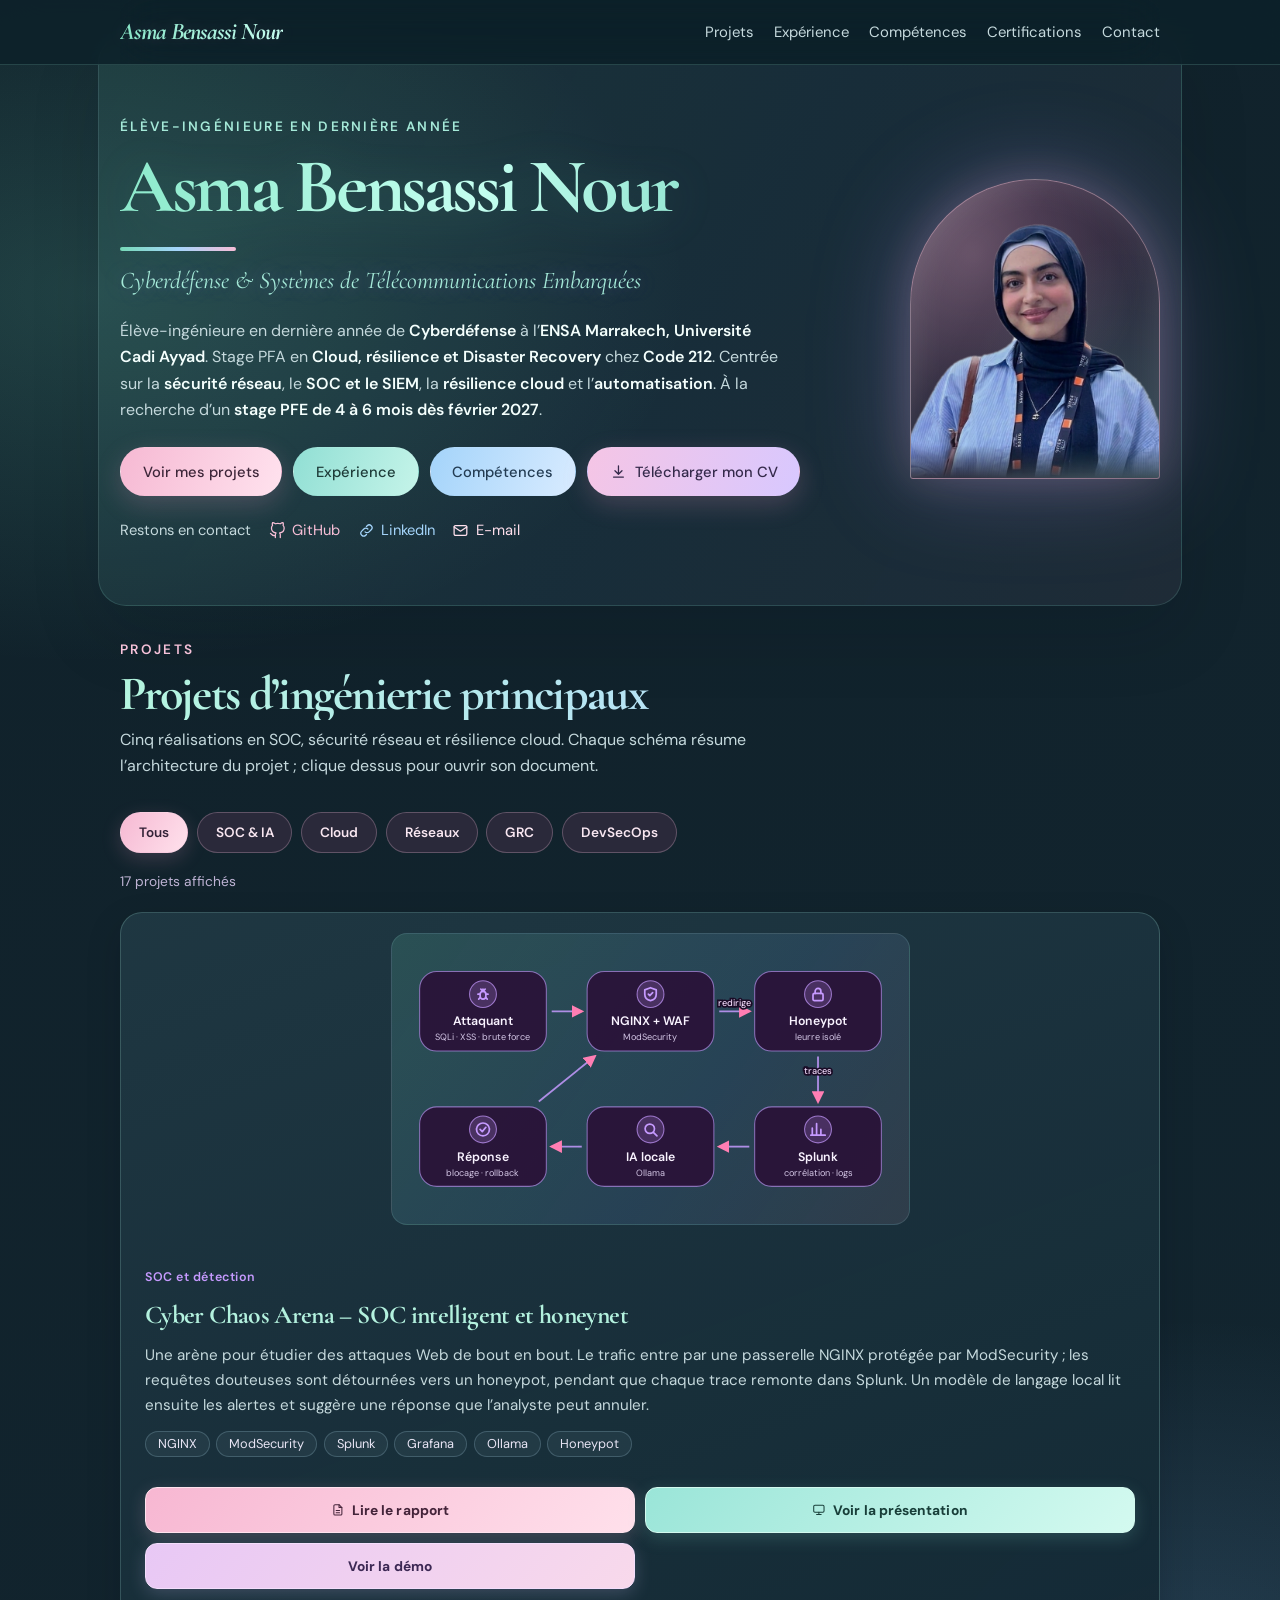
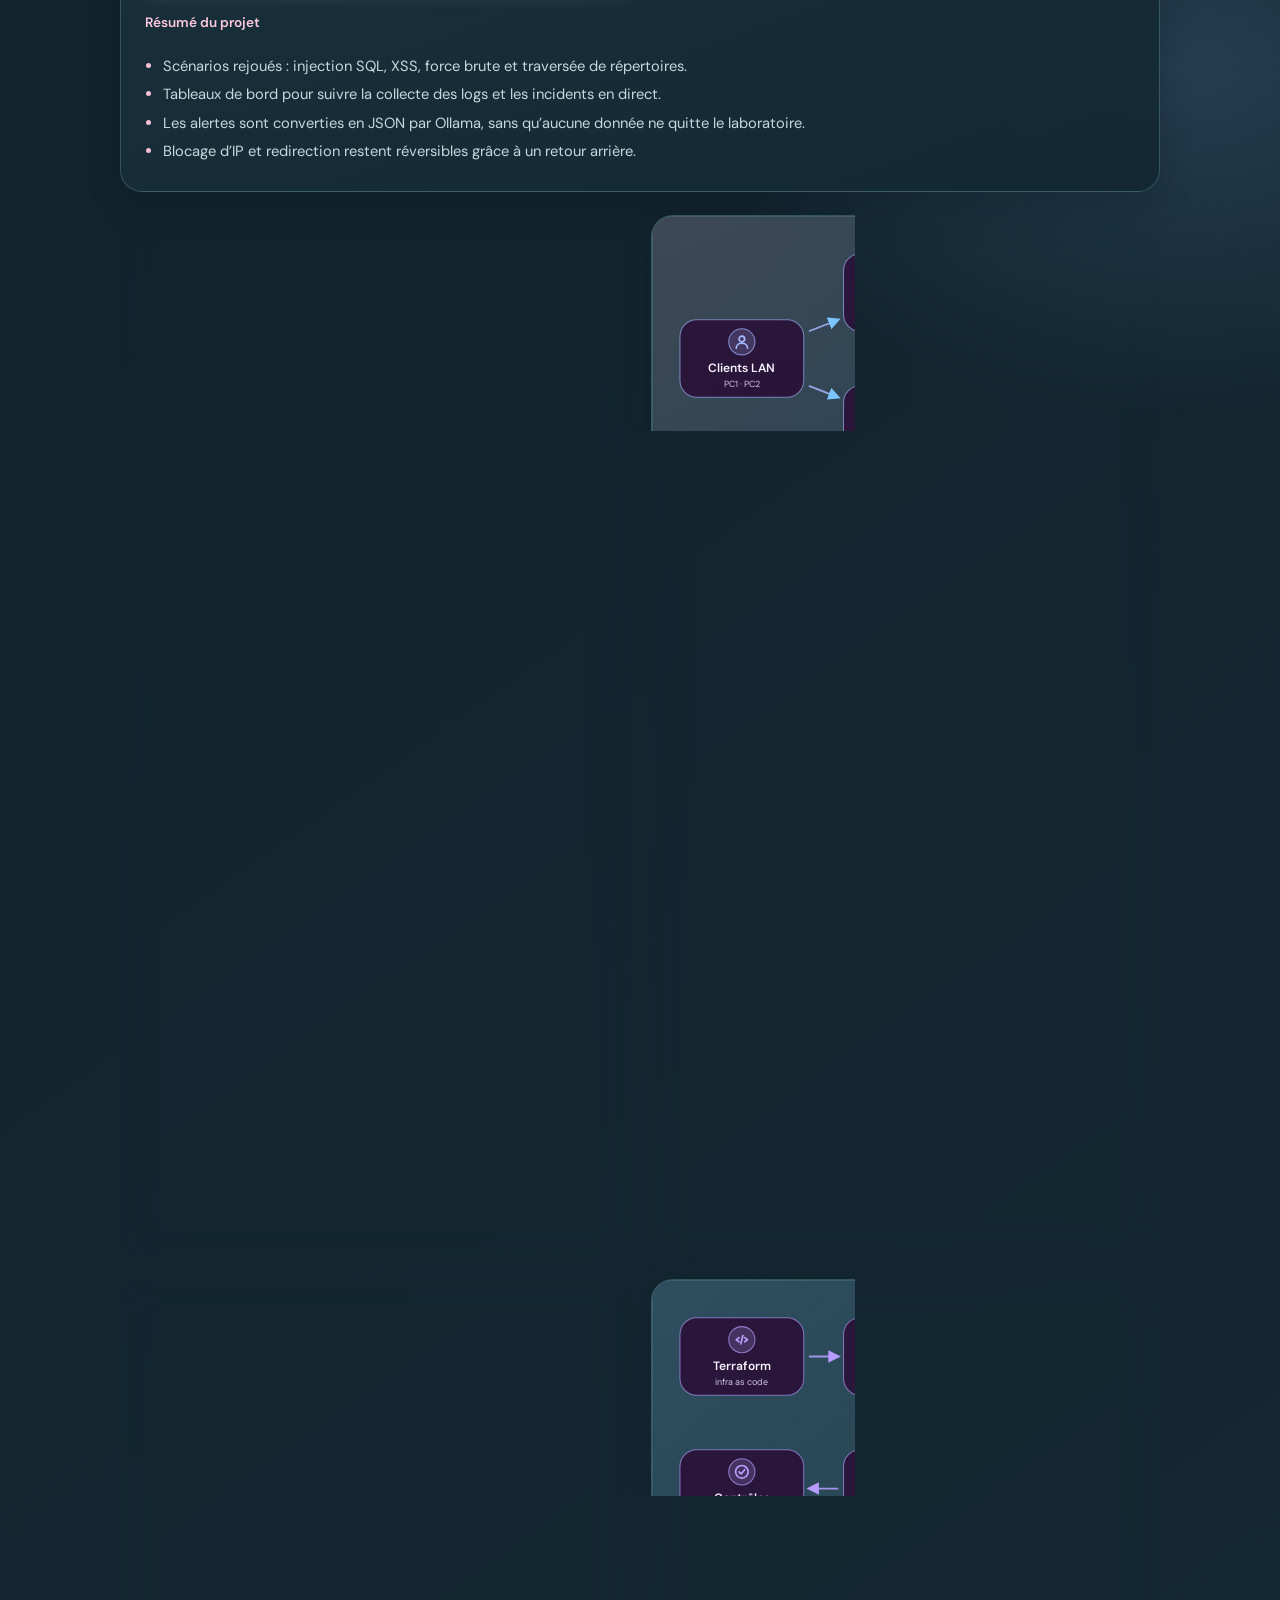
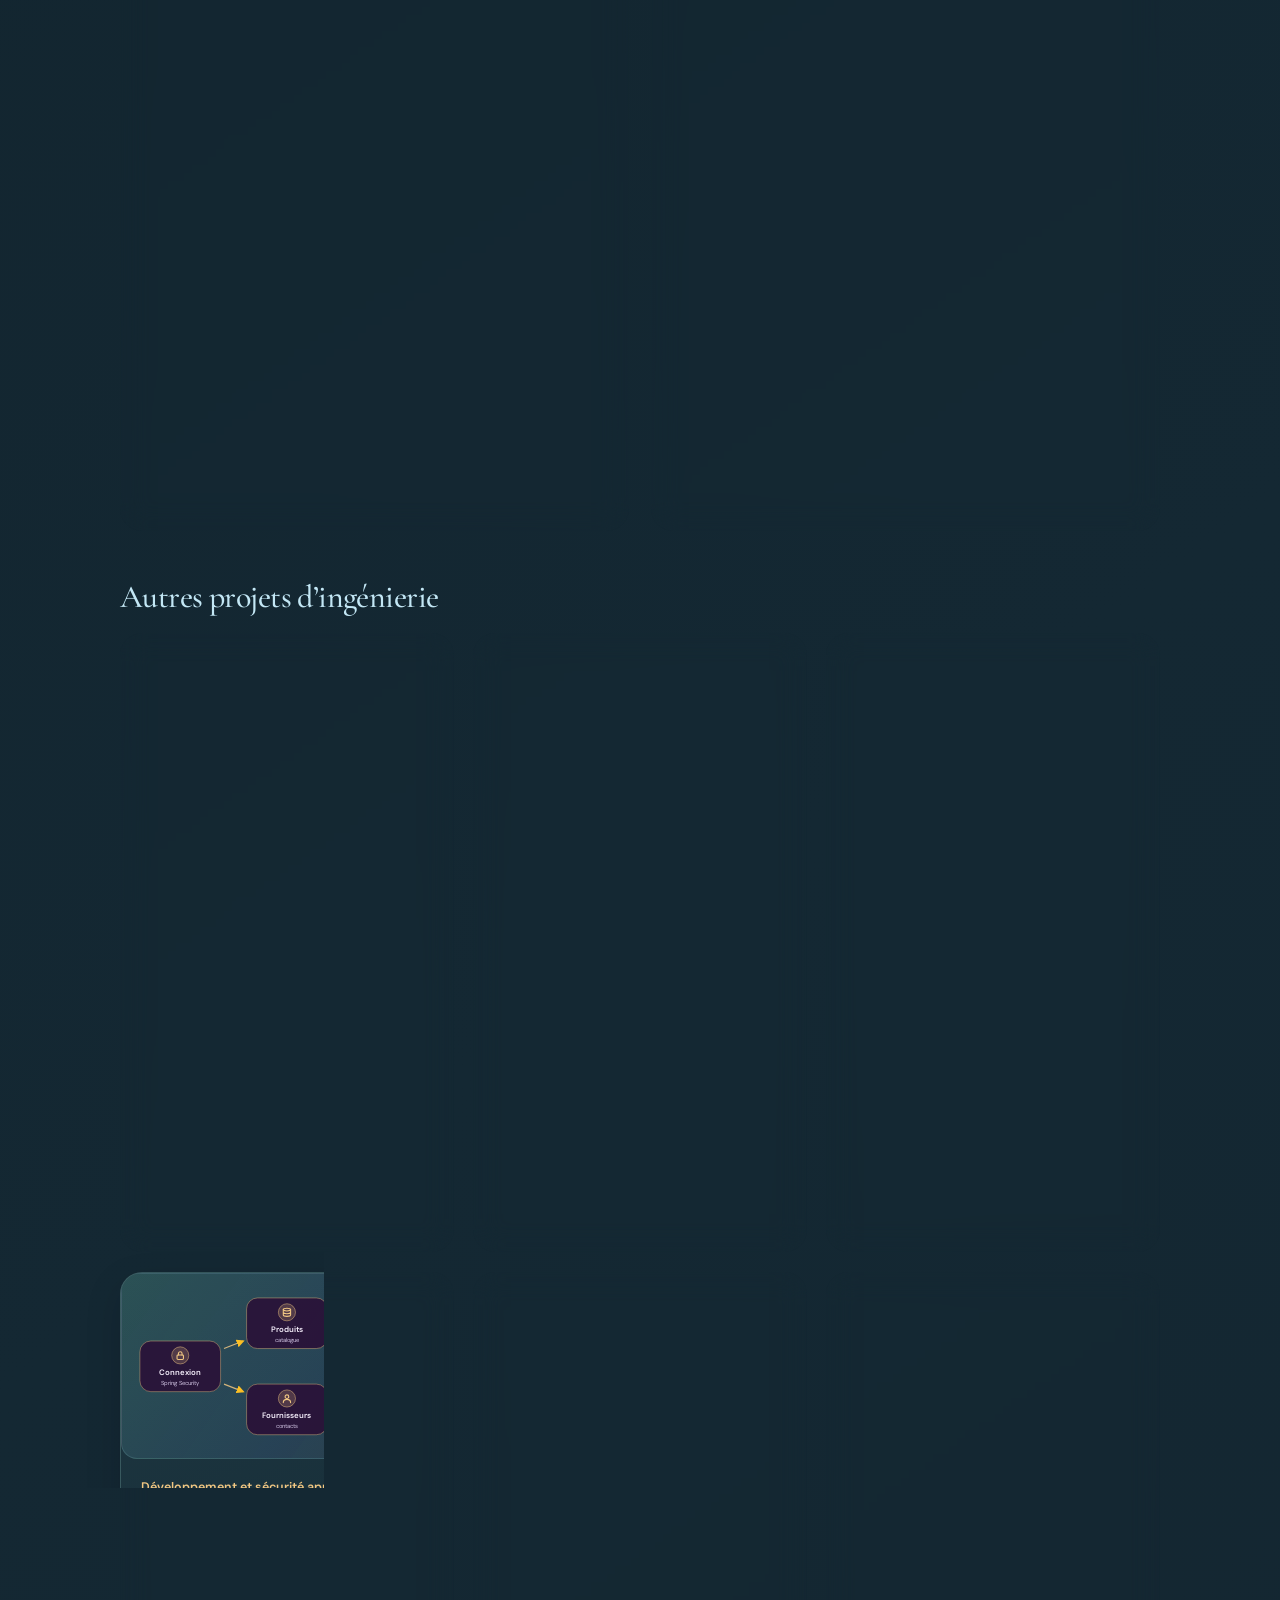
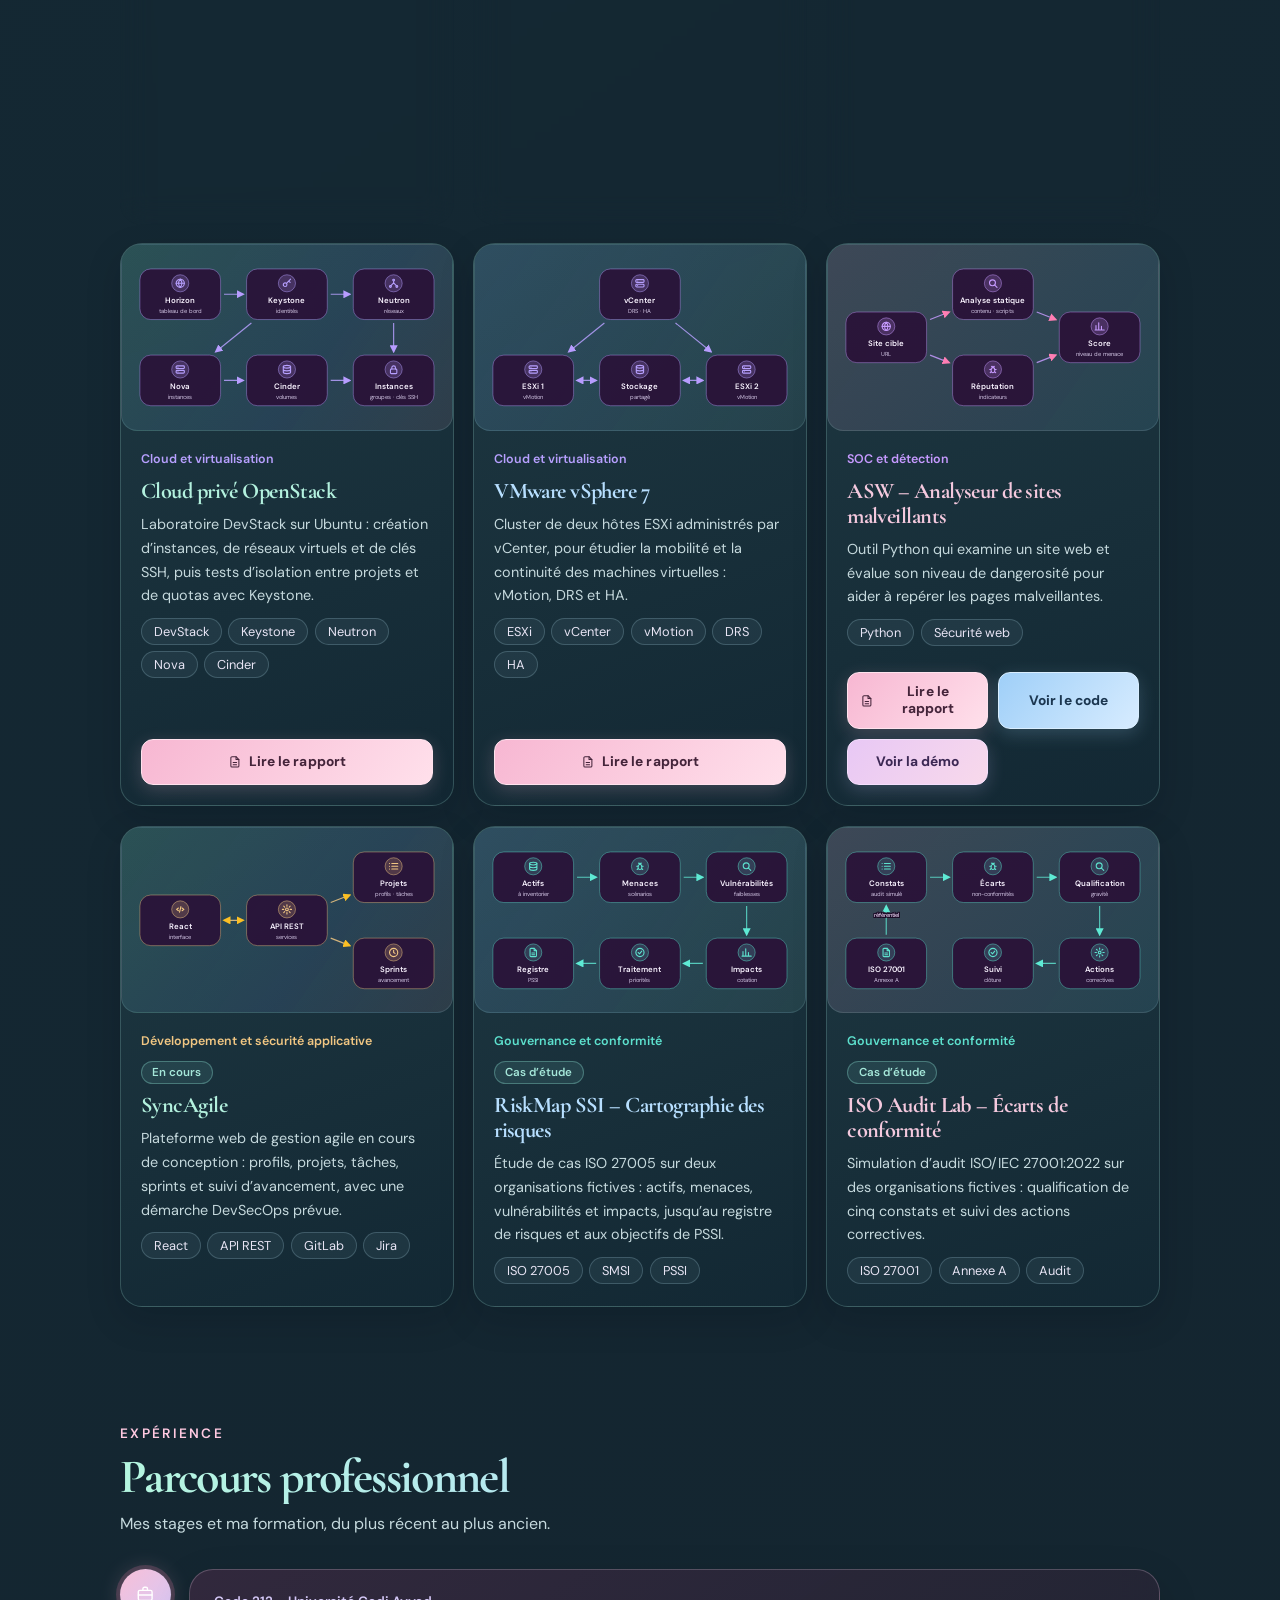
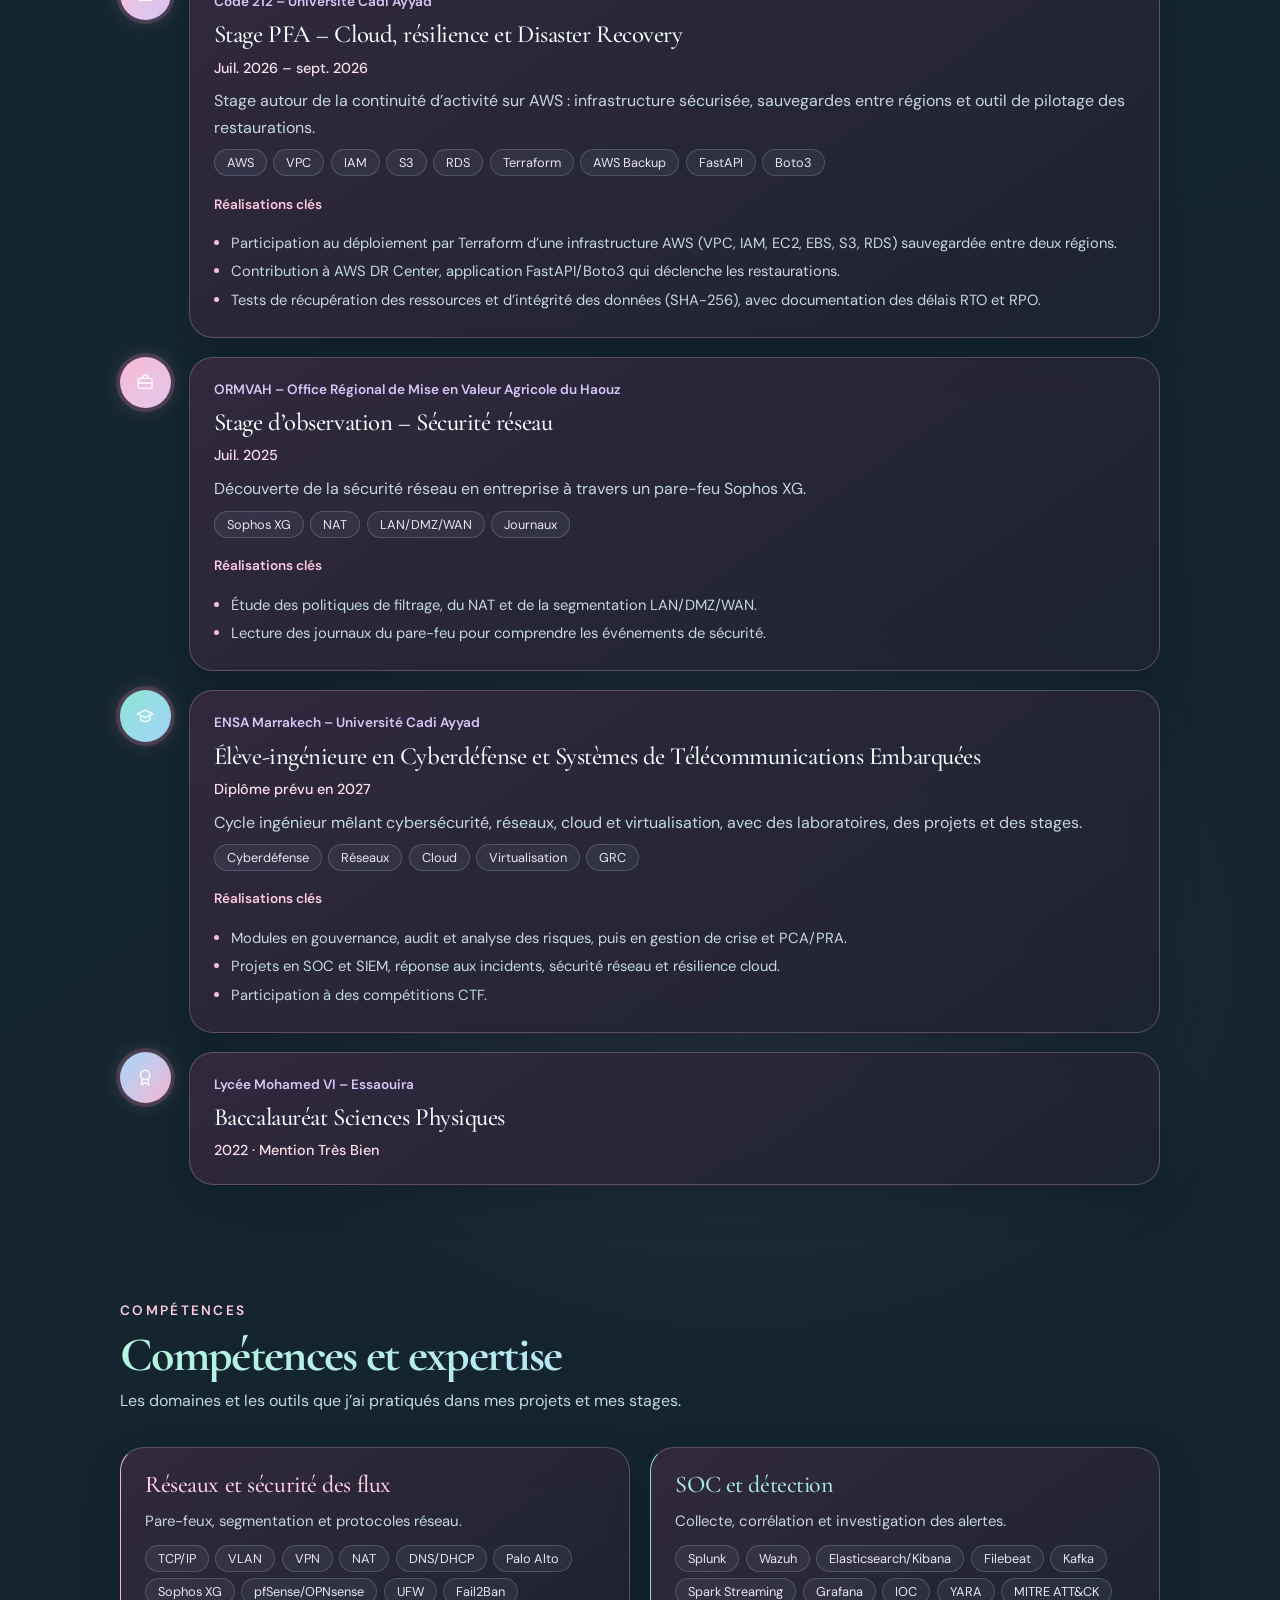
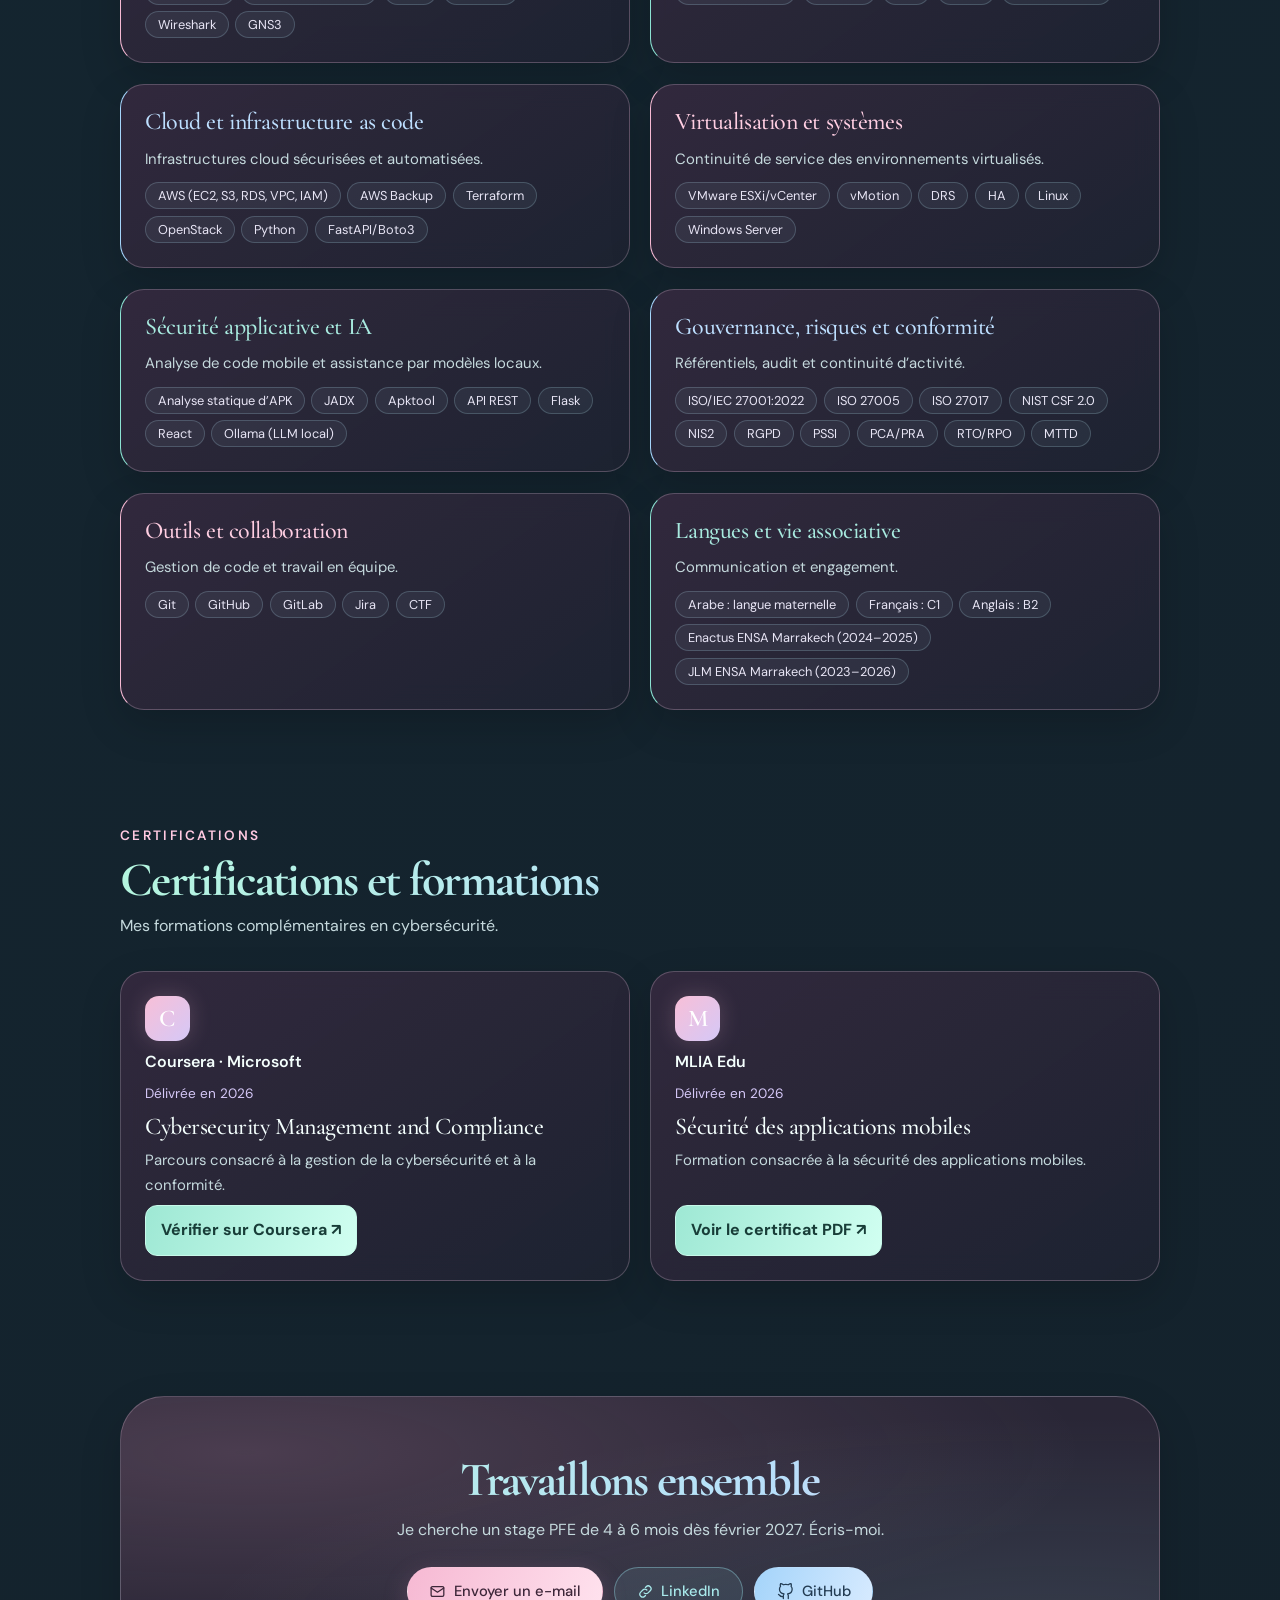
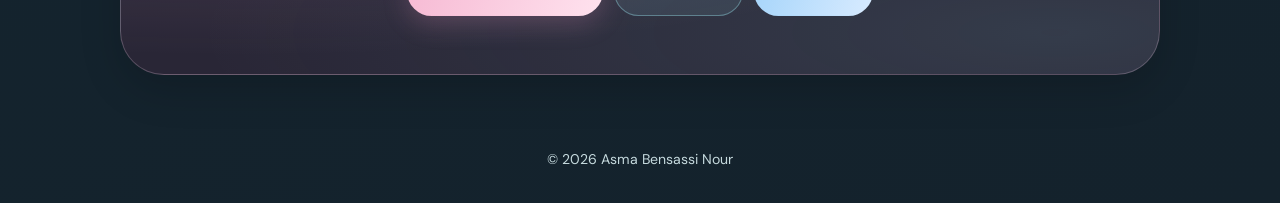
==== commit 9f01aad1: "Add files via upload" ====
--- a/index.html
+++ b/index.html
@@ -121,7 +121,6 @@
 @media (max-width:900px){.feat.wide .cover.art{width:auto}}
 </style>
 <link href="https://fonts.googleapis.com/css2?family=Inter:wght@400;500;600;700;800&amp;display=swap" rel="stylesheet"/>
-
 <style>
 /* Asma / signature visual identity */
 :root{--bg:#0b0b19;--glass:#15152b;--ink:#fbf8ff;--muted:#bcb5d2;--rose:#c9a2ff;--rose2:#e0bdff;--lilac:#9a7cff;--mint:#52e2ce;--amber:#f1c783;--sky:#a7b9ff;--line:rgba(190,163,255,.22);--glow:rgba(145,100,255,.25);--serif:'Cormorant Garamond',Georgia,serif;--sans:'DM Sans',system-ui,sans-serif;color-scheme:dark}
@@ -144,6 +143,208 @@
 nav{backdrop-filter:blur(20px)}a:focus-visible,button:focus-visible{outline:2px solid #67e8d8;outline-offset:4px}
 @media(prefers-reduced-motion:reduce){*,*:before,*:after{scroll-behavior:auto!important;transition:none!important;animation:none!important}}
 @media(max-width:600px){.filter-chip{padding:.55rem .85rem;font-size:.78rem}.filter-bar{gap:.4rem}.feat .links a{justify-content:center}}
+
+/* Boutons des projets : une seule couleur signature, lavande lumineuse */
+.feat .links a.lk, .card .links a.lk {
+  display:inline-flex!important;align-items:center;justify-content:center;gap:.45rem;
+  min-height:42px;padding:.7rem 1rem!important;border-radius:12px!important;
+  font-weight:750!important;font-size:.85rem!important;line-height:1.2;
+  text-decoration:none!important;opacity:1!important;
+  background:linear-gradient(120deg,#b99aff,#dbc6ff)!important;
+  color:#211333!important;border:1px solid #e5d6ff!important;
+  box-shadow:0 6px 18px rgba(138,91,219,.23)!important;
+  transition:transform .2s ease,box-shadow .2s ease,filter .2s ease!important;
+}
+.feat .links a.lk svg,.card .links a.lk svg {stroke:currentColor!important;flex-shrink:0}
+.feat .links a.lk:hover,.card .links a.lk:hover {
+  transform:translateY(-3px)!important;filter:brightness(1.07);
+  box-shadow:0 11px 26px rgba(170,125,243,.36)!important;
+}
+.feat .links a.lk:focus-visible,.card .links a.lk:focus-visible {outline:3px solid #fff!important;outline-offset:3px}
+
+
+/* Identité rose bébé : fond prune doux, accents rose poudré, boutons uniformes */
+:root{--bg:#1b1120!important;--ink:#fff4f9!important;--muted:#e1cbd9!important;--rose:#f6b6d2!important;--rose2:#ffd0e3!important;--lilac:#e6b9d6!important;--line:rgba(255,192,219,.24)!important;--glow:rgba(244,164,199,.26)!important}
+body{background-color:#1b1120!important;background-image:radial-gradient(55rem 38rem at 85% -10%,rgba(249,184,211,.22),transparent 65%),radial-gradient(48rem 32rem at -10% 25%,rgba(212,135,173,.14),transparent 65%)!important}
+header.bar{background:rgba(28,17,32,.88)!important}
+.hero h1,h2{background-image:linear-gradient(95deg,#fff8fc,#ffd1e3 48%,#eeb3d0)!important}
+.role,.label,h4{color:#ffd1e4!important}
+.card,.skill,.cert,.job .box,.contactbox{background:linear-gradient(145deg,rgba(57,34,53,.94),rgba(31,22,39,.97))!important;border-color:rgba(249,188,214,.26)!important}
+.card:hover,.skill:hover,.cert:hover{border-color:rgba(255,197,222,.65)!important;box-shadow:0 20px 50px rgba(177,94,132,.18)!important}
+.btn.fill,.btn.cv{background:linear-gradient(120deg,#f5b4d0,#ffdaea)!important;color:#392038!important;border-color:transparent!important;box-shadow:0 8px 26px rgba(231,151,189,.22)!important}
+.filter-chip{background:rgba(57,34,53,.9)!important;border-color:rgba(251,196,220,.3)!important;color:#ffe5ef!important}
+.filter-chip[aria-pressed="true"]{background:linear-gradient(120deg,#f2b3ce,#ffdaea)!important;color:#382037!important;box-shadow:0 6px 20px rgba(231,151,189,.2)!important}
+.filter-chip:hover{border-color:#ffdaea!important}
+.feat .cover.art,.mini .cover.art{background:radial-gradient(ellipse at 50% 30%,rgba(213,124,167,.18),transparent 70%),#261a2d!important}
+.feat .links a.lk,.card .links a.lk{background:linear-gradient(120deg,#f3b5d0,#ffdaea)!important;color:#3b2337!important;border:1px solid #ffe6ef!important;box-shadow:0 6px 18px rgba(225,144,183,.23)!important}
+.feat .links a.lk:hover,.card .links a.lk:hover{box-shadow:0 11px 25px rgba(235,160,194,.36)!important}
+.tags li{background:rgba(245,173,207,.10)!important;border-color:rgba(251,194,220,.25)!important;color:#ffe3f0!important}
+/* Boîte de dialogue des démonstrations */
+.demo-dialog{width:min(700px,calc(100% - 2rem));max-height:85vh;overflow:auto;border:1px solid #f6bed8;border-radius:20px;padding:1.5rem;background:#2a1a30;color:#fff4f9;box-shadow:0 30px 90px rgba(0,0,0,.5)}
+.demo-dialog::backdrop{background:rgba(15,7,17,.78);backdrop-filter:blur(5px)}
+.demo-dialog h3{font-size:1.65rem;margin-bottom:.6rem}.demo-dialog p{color:#f0d9e6}.demo-dialog video{width:100%;border-radius:12px;background:#160e1c;max-height:380px}
+.demo-dialog .demo-close{float:right;cursor:pointer;border:0;background:#f4bdd6;color:#382037;padding:.5rem .9rem;border-radius:10px;font-weight:700}
+.demo-dialog .demo-note{font-size:.9rem;color:#f7d9e7;margin-top:.8rem}
+</style><style>
+/* Édition rose bébé / menthe / bleu glacier — palette harmonisée */
+:root{--bg:#191923!important;--ink:#fff8fc!important;--muted:#d6d6e5!important;--rose:#f8bfd7!important;--rose2:#ffe0ed!important;--lilac:#d5c8f7!important;--mint:#8ce3d3!important;--sky:#a5d5fb!important;--amber:#f8bfd7!important;--line:rgba(241,204,231,.25)!important;--glow:rgba(248,191,215,.2)!important}
+body{background-color:#191923!important;background-image:radial-gradient(ellipse 58rem 40rem at 85% 0%,rgba(248,174,210,.19),transparent 69%),radial-gradient(ellipse 48rem 33rem at 0% 30%,rgba(127,219,209,.11),transparent 69%),radial-gradient(ellipse 52rem 34rem at 95% 73%,rgba(143,198,250,.12),transparent 69%),linear-gradient(160deg,#211a2c,#171d2a 56%,#201b2d)!important}
+header.bar{background:rgba(25,25,35,.9)!important;border-bottom:1px solid rgba(255,212,231,.18)!important}
+.hero h1,h2{background-image:linear-gradient(105deg,#fff8fc 4%,#ffcde1 53%,#b4defb 100%)!important}
+.role,.label,h4{color:#ffc9e1!important}
+.card,.skill,.cert,.job .box,.contactbox{background:linear-gradient(145deg,rgba(52,41,62,.93),rgba(29,35,49,.96))!important;border-color:rgba(232,199,224,.26)!important}
+.card:hover,.skill:hover,.cert:hover{border-color:rgba(249,195,220,.68)!important;box-shadow:0 18px 45px rgba(227,155,191,.12)!important}
+.arch{background:radial-gradient(70% 60% at 25% 25%,rgba(249,190,215,.25),transparent),radial-gradient(65% 65% at 85% 85%,rgba(133,214,211,.18),transparent),linear-gradient(150deg,#35263e,#1d2735)!important;border-color:rgba(250,206,226,.45)!important}
+.feat .cover.art,.mini .cover.art{background:radial-gradient(ellipse at 25% 25%,rgba(246,174,205,.15),transparent 62%),radial-gradient(ellipse at 85% 75%,rgba(134,210,232,.12),transparent 65%),#202333!important}
+/* Tous les boutons d'action des projets gardent un seul dégradé rose signature */
+.feat .links a.lk,.card .links a.lk{background:linear-gradient(125deg,#f6b9d3 0%,#ffe1ec 100%)!important;color:#352338!important;border:1px solid #ffe7f0!important;box-shadow:0 6px 18px rgba(231,153,188,.22)!important}
+.feat .links a.lk:hover,.card .links a.lk:hover{box-shadow:0 12px 25px rgba(245,172,205,.35)!important}
+.btn.fill,.btn.cv{background:linear-gradient(125deg,#f6b9d3,#ffe1ec)!important;color:#352338!important;border-color:transparent!important}
+.btn.sky,.btn.mint{background:rgba(145,215,226,.10)!important;color:#a8e9eb!important;border-color:rgba(145,215,226,.42)!important}
+.btn.amber{background:rgba(246,185,211,.1)!important;color:#ffcee2!important;border-color:rgba(246,185,211,.4)!important}
+.filter-chip{background:rgba(47,43,62,.85)!important;border-color:rgba(244,201,223,.27)!important;color:#f9e7f1!important}
+.filter-chip[aria-pressed="true"]{background:linear-gradient(120deg,#f6b9d3,#ffe1ec)!important;color:#352338!important}
+.filter-chip:hover{border-color:#f6b9d3!important}
+.tags li{background:rgba(172,207,229,.07)!important;border-color:rgba(176,218,230,.22)!important;color:#e8e5f5!important}
+.bdg{color:#a5e7d9!important;background:rgba(140,227,211,.10)!important;border-color:rgba(140,227,211,.35)!important}
+.skill{border-left-color:#f6b9d3!important}.skill h3{color:#ffcee2!important}
+.skills .skill:nth-child(3n+2){border-left-color:#8ce3d3!important}.skills .skill:nth-child(3n+2) h3{color:#a8eadf!important}
+.skills .skill:nth-child(3n){border-left-color:#a5d5fb!important}.skills .skill:nth-child(3n) h3{color:#bddfff!important}
+.job:nth-child(2) .dot{background:linear-gradient(135deg,#f6b9d3,#e6c9ee)!important}.job:nth-child(3) .dot{background:linear-gradient(135deg,#8ce3d3,#a5d5fb)!important}.job:nth-child(4) .dot{background:linear-gradient(135deg,#a5d5fb,#f6b9d3)!important}
+.contactbox{background:radial-gradient(ellipse at 12% 20%,rgba(249,180,210,.16),transparent 65%),radial-gradient(ellipse at 90% 85%,rgba(136,215,222,.12),transparent 65%),#292636!important}
+.demo-dialog{background:#292536!important;border-color:#f6b9d3!important}.demo-dialog .demo-close{background:linear-gradient(125deg,#f6b9d3,#ffe1ec)!important}
+a:focus-visible,button:focus-visible{outline-color:#a5d5fb!important}
+</style><style>
+/* Édition signature : rose bébé, menthe et bleu glacier */
+:root { --signature-rose:#f7b7d2; --signature-mint:#8ce3d3; --signature-blue:#a5d5fb; }
+.hero h1 {
+  background:linear-gradient(105deg,#fff9fd 0%,#ffc1dc 36%,#b6e9e1 69%,#b6dafa 100%)!important;
+  -webkit-background-clip:text!important;background-clip:text!important;
+  -webkit-text-fill-color:transparent!important;
+  font-weight:850!important;letter-spacing:-.055em!important;
+  text-shadow:none!important;filter:drop-shadow(0 7px 25px rgba(250,171,205,.15));
+}
+.hero h1::after {content:"";display:block;width:116px;height:4px;margin:18px 0 0;
+  border-radius:99px;background:linear-gradient(90deg,#f7b7d2,#8ce3d3,#a5d5fb);}
+header .logo {font-weight:850!important;letter-spacing:-.045em!important;
+  background:linear-gradient(100deg,#ffd2e5,#a8eadd,#a9d8ff)!important;
+  -webkit-background-clip:text!important;background-clip:text!important;
+  -webkit-text-fill-color:transparent!important;}
+h2 {background:linear-gradient(105deg,#ffcae1 5%,#b9e7e2 60%,#b4d9ff 100%)!important;
+  -webkit-background-clip:text!important;background-clip:text!important;
+  -webkit-text-fill-color:transparent!important;
+  letter-spacing:-.035em!important;font-weight:800!important;}
+.card h3,.feat h3,.mini h3 {color:#ffe0ed!important;letter-spacing:-.025em!important;}
+.card:nth-child(3n+2) h3,.mini:nth-child(3n+2) h3 {color:#b5eee3!important;}
+.card:nth-child(3n) h3,.mini:nth-child(3n) h3 {color:#bfddff!important;}
+h3.sub {color:#c3e7f5!important;}
+/* Boutons différenciés par fonction, mais unifiés dans leur forme */
+.feat .links a.lk,.card .links a.lk {
+  display:inline-flex!important;align-items:center!important;justify-content:center!important;
+  min-height:40px!important;padding:10px 15px!important;
+  border-radius:11px!important;font-weight:750!important;
+  letter-spacing:.005em!important;transition:transform .2s ease,box-shadow .2s ease!important;
+  text-decoration:none!important;
+}
+.feat .links a.lk.rap,.card .links a.lk.rap {
+  background:linear-gradient(130deg,#f7b7d2,#ffe0eb)!important;
+  color:#44243a!important;border:1px solid #ffe2ed!important;
+  box-shadow:0 5px 18px rgba(247,183,210,.2)!important;
+}
+.feat .links a.lk.pres,.card .links a.lk.pres {
+  background:linear-gradient(130deg,#9ae5d8,#d4faf0)!important;
+  color:#183e39!important;border:1px solid #d3f9ee!important;
+  box-shadow:0 5px 18px rgba(140,227,211,.18)!important;
+}
+.feat .links a.lk.git,.card .links a.lk.git {
+  background:linear-gradient(130deg,#9fcff8,#d7ecff)!important;
+  color:#1b3650!important;border:1px solid #d9eeff!important;
+  box-shadow:0 5px 18px rgba(165,213,251,.2)!important;
+}
+.feat .links a.lk.demo,.card .links a.lk.demo {
+  background:linear-gradient(130deg,#f6c7e9,#d9c6ff)!important;
+  color:#3c2854!important;border:1px solid #f4defc!important;
+  box-shadow:0 5px 18px rgba(217,198,255,.2)!important;
+}
+.feat .links a.lk:hover,.card .links a.lk:hover {
+  transform:translateY(-3px)!important;filter:saturate(1.12) brightness(1.04)!important;
+  box-shadow:0 11px 24px rgba(186,182,229,.25)!important;
+}
+.btn.fill {background:linear-gradient(110deg,#f6b9d3,#ffe2ee)!important;color:#3d2639!important;}
+.btn.mint {background:linear-gradient(110deg,#91dfd4,#c5f4e9)!important;color:#1e3c39!important;border-color:transparent!important;}
+.btn.amber {background:linear-gradient(110deg,#a4d4fa,#d8ebff)!important;color:#233c53!important;border-color:transparent!important;}
+.btn.cv {background:linear-gradient(110deg,#f5c5e5,#d8c8ff)!important;color:#352a4b!important;}
+@media(max-width:600px){.hero h1{letter-spacing:-.035em!important}.feat .links a.lk,.card .links a.lk{min-height:42px!important}}
+</style><style>
+/* Nouvelle direction artistique : vert signature, fond lumineux et cartes éditoriales */
+:root{--bg:#101f28!important;--ink:#f4fffd!important;--muted:#c5d9dd!important;--line:rgba(147,225,207,.22)!important}
+body{
+ background-color:#101f28!important;
+ background-image:
+ radial-gradient(ellipse 55rem 34rem at 7% 3%,rgba(109,213,185,.18),transparent 68%),
+ radial-gradient(ellipse 45rem 32rem at 93% 17%,rgba(122,181,241,.17),transparent 68%),
+ radial-gradient(ellipse 47rem 36rem at 58% 75%,rgba(247,176,209,.09),transparent 73%),
+ linear-gradient(145deg,#10212a 0%,#142833 43%,#14222c 100%)!important;
+}
+body::before{opacity:.13!important}
+header.bar{background:rgba(13,33,42,.83)!important;border-bottom:1px solid rgba(149,227,206,.18)!important;backdrop-filter:blur(18px)}
+header .logo{background:linear-gradient(95deg,#84e5c6,#c6fff0)!important;-webkit-background-clip:text!important;background-clip:text!important;-webkit-text-fill-color:transparent!important}
+.hero{position:relative!important;isolation:isolate!important}
+.hero::before{
+ content:"";position:absolute;z-index:-1;inset:-30px -22px -25px;
+ background:linear-gradient(120deg,rgba(115,216,187,.105),rgba(115,174,226,.08) 55%,rgba(246,186,217,.06));
+ border:1px solid rgba(146,228,209,.16);border-radius:28px;
+ box-shadow:0 28px 70px rgba(3,15,25,.13);
+}
+.hero h1{
+ background:linear-gradient(95deg,#8ce9cb 0%,#c4fff0 48%,#6ccfb8 100%)!important;
+ -webkit-background-clip:text!important;background-clip:text!important;
+ -webkit-text-fill-color:transparent!important;
+ font-weight:750!important;letter-spacing:-.045em!important;
+ filter:drop-shadow(0 5px 22px rgba(99,217,180,.17))!important;
+}
+.hero h1::after{background:linear-gradient(90deg,#76d9b7,#a5d5fb,#f6bdd7)!important}
+.hero .label,.hero .role{color:#a5e9d8!important}
+h2{background:linear-gradient(100deg,#b4f6df 0%,#b8dffb 64%,#f4c6dd 100%)!important;-webkit-background-clip:text!important;background-clip:text!important;-webkit-text-fill-color:transparent!important}
+#projets article.card{
+ background:linear-gradient(160deg,rgba(31,56,66,.98),rgba(19,40,52,.97))!important;
+ border:1px solid rgba(159,223,213,.23)!important;
+ border-radius:22px!important;
+ overflow:hidden!important;
+ box-shadow:0 13px 34px rgba(0,10,22,.17)!important;
+ transition:transform .25s ease,border-color .25s ease,box-shadow .25s ease!important;
+}
+#projets article.card:hover{
+ transform:translateY(-6px)!important;
+ border-color:rgba(140,233,203,.62)!important;
+ box-shadow:0 24px 45px rgba(0,12,25,.28),0 0 0 1px rgba(140,233,203,.08)!important;
+}
+#projets article.card .cover{
+ border-radius:16px!important;
+ background:linear-gradient(125deg,rgba(104,203,180,.18),rgba(113,164,225,.15) 60%,rgba(247,187,214,.1))!important;
+ border:1px solid rgba(163,222,220,.15)!important;
+ overflow:hidden!important;
+}
+#projets article.card:nth-of-type(3n+2) .cover{background:linear-gradient(125deg,rgba(112,172,224,.2),rgba(145,222,213,.1))!important}
+#projets article.card:nth-of-type(3n) .cover{background:linear-gradient(125deg,rgba(241,175,208,.15),rgba(113,184,215,.14))!important}
+#projets article.card h3{color:#b3f1de!important;font-weight:780!important;letter-spacing:-.025em!important}
+#projets article.card:nth-of-type(3n+2) h3{color:#b7dfff!important}
+#projets article.card:nth-of-type(3n) h3{color:#f4c9de!important}
+#projets article.card .links{gap:9px!important}
+#projets article.card .links a.lk{border-radius:12px!important;min-height:43px!important}
+@media(max-width:680px){.hero::before{inset:-12px -8px -14px;border-radius:20px}#projets article.card{border-radius:18px!important}}
+</style><style>
+/* Alignement homogène et boutons explicites */
+#projets article.card{display:flex!important;flex-direction:column!important}
+#projets article.card .links{display:grid!important;grid-template-columns:repeat(2,minmax(0,1fr))!important;gap:10px!important;margin-top:auto!important;padding-top:17px!important;align-items:stretch!important}
+#projets article.card .links a.lk{width:100%!important;min-height:46px!important;padding:10px 12px!important;display:flex!important;justify-content:center!important;align-items:center!important;text-align:center!important;line-height:1.25!important;white-space:normal!important;font-size:.86rem!important;box-sizing:border-box!important}
+#projets article.card .links a.lk:only-child{grid-column:1/-1!important}
+#projets article.card .links a.lk.git{background:linear-gradient(130deg,#9fcff8,#d7ecff)!important;color:#1b3650!important}
+#projets article.card .links a.lk.demo{background:linear-gradient(130deg,#e8c8f5,#f8d9eb)!important;color:#3c2854!important}
+#certifications .cert{display:flex;flex-direction:column;align-items:flex-start;gap:8px}
+#certifications .cert .cert-link{margin-top:auto;display:inline-flex;align-items:center;justify-content:center;text-decoration:none;padding:11px 15px;border-radius:12px;background:linear-gradient(110deg,#9ee8d4,#d1fff1);color:#183d38;font-weight:750;border:1px solid #c7f9e9;transition:transform .2s ease,box-shadow .2s ease}
+#certifications .cert .cert-link:hover{transform:translateY(-2px);box-shadow:0 9px 24px rgba(110,216,188,.2)}
+@media(max-width:430px){#projets article.card .links{grid-template-columns:1fr!important}}
 </style></head>
 <body>
 <svg aria-hidden="true" height="0" style="position:absolute" width="0"><defs><marker id="m-soc" markerheight="7" markerwidth="7" orient="auto-start-reverse" refx="8" refy="5" viewbox="0 0 10 10"><path d="M0 0L10 5L0 10z" fill="#ff7eb3"></path></marker><marker id="m-reseau" markerheight="7" markerwidth="7" orient="auto-start-reverse" refx="8" refy="5" viewbox="0 0 10 10"><path d="M0 0L10 5L0 10z" fill="#7cc4ff"></path></marker><marker id="m-cloud" markerheight="7" markerwidth="7" orient="auto-start-reverse" refx="8" refy="5" viewbox="0 0 10 10"><path d="M0 0L10 5L0 10z" fill="#b79cff"></path></marker><marker id="m-dev" markerheight="7" markerwidth="7" orient="auto-start-reverse" refx="8" refy="5" viewbox="0 0 10 10"><path d="M0 0L10 5L0 10z" fill="#fbbf24"></path></marker><marker id="m-gov" markerheight="7" markerwidth="7" orient="auto-start-reverse" refx="8" refy="5" viewbox="0 0 10 10"><path d="M0 0L10 5L0 10z" fill="#5eead4"></path></marker></defs></svg>
@@ -169,19 +370,19 @@
 <section id="projets">
 <div class="label">Projets</div><h2>Projets d’ingénierie principaux</h2>
 <p class="lead">Cinq réalisations en SOC, sécurité réseau et résilience cloud. Chaque schéma résume l’architecture du projet ; clique dessus pour ouvrir son document.</p><div aria-label="Filtrer les projets" class="filter-bar" role="group"><button aria-pressed="true" class="filter-chip" data-filter="all" type="button">Tous</button><button aria-pressed="false" class="filter-chip" data-filter="soc" type="button">SOC &amp; IA</button><button aria-pressed="false" class="filter-chip" data-filter="cloud" type="button">Cloud</button><button aria-pressed="false" class="filter-chip" data-filter="network" type="button">Réseaux</button><button aria-pressed="false" class="filter-chip" data-filter="grc" type="button">GRC</button><button aria-pressed="false" class="filter-chip" data-filter="devsecops" type="button">DevSecOps</button></div><p aria-live="polite" class="project-count">17 projets affichés</p>
-<div class="feats"><article class="card feat wide" data-categories="soc" style="--k:#c69aff"><a aria-label="Ouvrir le document du projet Cyber Chaos Arena – SOC intelligent et honeynet" class="cover art g-soc" href="projets/cyber-chaos-arena/presentation.pdf"><svg aria-label="Schéma du projet" class="sch" preserveaspectratio="xMidYMid meet" role="img" viewbox="0 0 480 270"><line marker-end="url(#m-soc)" stroke="#c69aff" stroke-opacity=".85" stroke-width="1.7" x1="148" x2="176" y1="72" y2="72"></line><line marker-end="url(#m-soc)" stroke="#c69aff" stroke-opacity=".85" stroke-width="1.7" x1="304" x2="332" y1="72" y2="72"></line><text class="el" text-anchor="middle" x="318" y="67">redirige</text><line marker-end="url(#m-soc)" stroke="#c69aff" stroke-opacity=".85" stroke-width="1.7" x1="396" x2="396" y1="114" y2="156"></line><text class="el" text-anchor="middle" x="396" y="130">traces</text><line marker-end="url(#m-soc)" stroke="#c69aff" stroke-opacity=".85" stroke-width="1.7" x1="332" x2="304" y1="198" y2="198"></line><line marker-end="url(#m-soc)" stroke="#c69aff" stroke-opacity=".85" stroke-width="1.7" x1="176" x2="148" y1="198" y2="198"></line><line marker-end="url(#m-soc)" stroke="#c69aff" stroke-opacity=".85" stroke-width="1.7" x1="136" x2="188" y1="156" y2="114"></line><g><rect fill="#2a1238" fill-opacity=".92" height="74" rx="16" stroke="#c69aff" stroke-opacity=".6" width="118" x="25" y="35"></rect><circle cx="84" cy="56" fill="#c69aff" fill-opacity=".2" r="12.5" stroke="#c69aff" stroke-opacity=".7"></circle><g fill="none" stroke="#c69aff" stroke-linecap="round" stroke-linejoin="round" stroke-width="2.4" transform="translate(76 48) scale(.667)"><rect height="11" rx="4" width="8" x="8" y="8"></rect><path d="M12 8V5M5 12h3M16 12h3M6 19l2-2M18 19l-2-2M9 5l3 3 3-3"></path></g><text class="nl" text-anchor="middle" x="84" y="85">Attaquant</text><text class="ns" text-anchor="middle" x="84" y="99">SQLi · XSS · brute force</text></g><g><rect fill="#2a1238" fill-opacity=".92" height="74" rx="16" stroke="#c69aff" stroke-opacity=".6" width="118" x="181" y="35"></rect><circle cx="240" cy="56" fill="#c69aff" fill-opacity=".2" r="12.5" stroke="#c69aff" stroke-opacity=".7"></circle><g fill="none" stroke="#c69aff" stroke-linecap="round" stroke-linejoin="round" stroke-width="2.4" transform="translate(232 48) scale(.667)"><path d="M12 3l8 3v6c0 5-3.5 8-8 9-4.5-1-8-4-8-9V6z"></path><path d="M9 12l2 2 4-4"></path></g><text class="nl" text-anchor="middle" x="240" y="85">NGINX + WAF</text><text class="ns" text-anchor="middle" x="240" y="99">ModSecurity</text></g><g><rect fill="#2a1238" fill-opacity=".92" height="74" rx="16" stroke="#c69aff" stroke-opacity=".6" width="118" x="337" y="35"></rect><circle cx="396" cy="56" fill="#c69aff" fill-opacity=".2" r="12.5" stroke="#c69aff" stroke-opacity=".7"></circle><g fill="none" stroke="#c69aff" stroke-linecap="round" stroke-linejoin="round" stroke-width="2.4" transform="translate(388 48) scale(.667)"><rect height="10" rx="2" width="14" x="5" y="11"></rect><path d="M8 11V8a4 4 0 018 0v3"></path></g><text class="nl" text-anchor="middle" x="396" y="85">Honeypot</text><text class="ns" text-anchor="middle" x="396" y="99">leurre isolé</text></g><g><rect fill="#2a1238" fill-opacity=".92" height="74" rx="16" stroke="#c69aff" stroke-opacity=".6" width="118" x="337" y="161"></rect><circle cx="396" cy="182" fill="#c69aff" fill-opacity=".2" r="12.5" stroke="#c69aff" stroke-opacity=".7"></circle><g fill="none" stroke="#c69aff" stroke-linecap="round" stroke-linejoin="round" stroke-width="2.4" transform="translate(388 174) scale(.667)"><path d="M4 20V10M10 20V4M16 20v-8M22 20H2"></path></g><text class="nl" text-anchor="middle" x="396" y="211">Splunk</text><text class="ns" text-anchor="middle" x="396" y="225">corrélation · logs</text></g><g><rect fill="#2a1238" fill-opacity=".92" height="74" rx="16" stroke="#c69aff" stroke-opacity=".6" width="118" x="181" y="161"></rect><circle cx="240" cy="182" fill="#c69aff" fill-opacity=".2" r="12.5" stroke="#c69aff" stroke-opacity=".7"></circle><g fill="none" stroke="#c69aff" stroke-linecap="round" stroke-linejoin="round" stroke-width="2.4" transform="translate(232 174) scale(.667)"><circle cx="11" cy="11" r="6.5"></circle><path d="M21 21l-5-5"></path></g><text class="nl" text-anchor="middle" x="240" y="211">IA locale</text><text class="ns" text-anchor="middle" x="240" y="225">Ollama</text></g><g><rect fill="#2a1238" fill-opacity=".92" height="74" rx="16" stroke="#c69aff" stroke-opacity=".6" width="118" x="25" y="161"></rect><circle cx="84" cy="182" fill="#c69aff" fill-opacity=".2" r="12.5" stroke="#c69aff" stroke-opacity=".7"></circle><g fill="none" stroke="#c69aff" stroke-linecap="round" stroke-linejoin="round" stroke-width="2.4" transform="translate(76 174) scale(.667)"><circle cx="12" cy="12" r="9"></circle><path d="M8 12l3 3 5-6"></path></g><text class="nl" text-anchor="middle" x="84" y="211">Réponse</text><text class="ns" text-anchor="middle" x="84" y="225">blocage · rollback</text></g></svg></a><div class="body"><span class="cat" style="color:#c69aff">SOC et détection</span><h3>Cyber Chaos Arena – SOC intelligent et honeynet</h3><p>Une arène pour étudier des attaques Web de bout en bout. Le trafic entre par une passerelle NGINX protégée par ModSecurity ; les requêtes douteuses sont détournées vers un honeypot, pendant que chaque trace remonte dans Splunk. Un modèle de langage local lit ensuite les alertes et suggère une réponse que l’analyste peut annuler.</p><ul class="tags"><li>NGINX</li><li>ModSecurity</li><li>Splunk</li><li>Grafana</li><li>Ollama</li><li>Honeypot</li></ul><div class="links"><a class="lk rap" href="projets/cyber-chaos-arena/rapport.pdf"><svg aria-hidden="true" class="i" viewbox="0 0 24 24"><path d="M14 3H7a2 2 0 00-2 2v14a2 2 0 002 2h10a2 2 0 002-2V8z"></path><path d="M14 3v5h5M9 13h6M9 17h6"></path></svg>Lire le rapport</a><a class="lk pres" href="projets/cyber-chaos-arena/presentation.pdf"><svg aria-hidden="true" class="i" viewbox="0 0 24 24"><rect height="12" rx="2" width="18" x="3" y="4"></rect><path d="M12 16v4M8 20h8"></path></svg>Voir la présentation</a><a class="lk git" href="https://github.com/asmabn26?tab=repositories" rel="noopener" target="_blank" title="Consulter les dépôts publics du profil — lien direct non confirmé">Explorer les dépôts ↗</a>
+<div class="feats"><article class="card feat wide" data-categories="soc" style="--k:#c69aff"><a aria-label="Ouvrir le document du projet Cyber Chaos Arena – SOC intelligent et honeynet" class="cover art g-soc" href="projets/cyber-chaos-arena/presentation.pdf"><svg aria-label="Schéma du projet" class="sch" preserveaspectratio="xMidYMid meet" role="img" viewbox="0 0 480 270"><line marker-end="url(#m-soc)" stroke="#c69aff" stroke-opacity=".85" stroke-width="1.7" x1="148" x2="176" y1="72" y2="72"></line><line marker-end="url(#m-soc)" stroke="#c69aff" stroke-opacity=".85" stroke-width="1.7" x1="304" x2="332" y1="72" y2="72"></line><text class="el" text-anchor="middle" x="318" y="67">redirige</text><line marker-end="url(#m-soc)" stroke="#c69aff" stroke-opacity=".85" stroke-width="1.7" x1="396" x2="396" y1="114" y2="156"></line><text class="el" text-anchor="middle" x="396" y="130">traces</text><line marker-end="url(#m-soc)" stroke="#c69aff" stroke-opacity=".85" stroke-width="1.7" x1="332" x2="304" y1="198" y2="198"></line><line marker-end="url(#m-soc)" stroke="#c69aff" stroke-opacity=".85" stroke-width="1.7" x1="176" x2="148" y1="198" y2="198"></line><line marker-end="url(#m-soc)" stroke="#c69aff" stroke-opacity=".85" stroke-width="1.7" x1="136" x2="188" y1="156" y2="114"></line><g><rect fill="#2a1238" fill-opacity=".92" height="74" rx="16" stroke="#c69aff" stroke-opacity=".6" width="118" x="25" y="35"></rect><circle cx="84" cy="56" fill="#c69aff" fill-opacity=".2" r="12.5" stroke="#c69aff" stroke-opacity=".7"></circle><g fill="none" stroke="#c69aff" stroke-linecap="round" stroke-linejoin="round" stroke-width="2.4" transform="translate(76 48) scale(.667)"><rect height="11" rx="4" width="8" x="8" y="8"></rect><path d="M12 8V5M5 12h3M16 12h3M6 19l2-2M18 19l-2-2M9 5l3 3 3-3"></path></g><text class="nl" text-anchor="middle" x="84" y="85">Attaquant</text><text class="ns" text-anchor="middle" x="84" y="99">SQLi · XSS · brute force</text></g><g><rect fill="#2a1238" fill-opacity=".92" height="74" rx="16" stroke="#c69aff" stroke-opacity=".6" width="118" x="181" y="35"></rect><circle cx="240" cy="56" fill="#c69aff" fill-opacity=".2" r="12.5" stroke="#c69aff" stroke-opacity=".7"></circle><g fill="none" stroke="#c69aff" stroke-linecap="round" stroke-linejoin="round" stroke-width="2.4" transform="translate(232 48) scale(.667)"><path d="M12 3l8 3v6c0 5-3.5 8-8 9-4.5-1-8-4-8-9V6z"></path><path d="M9 12l2 2 4-4"></path></g><text class="nl" text-anchor="middle" x="240" y="85">NGINX + WAF</text><text class="ns" text-anchor="middle" x="240" y="99">ModSecurity</text></g><g><rect fill="#2a1238" fill-opacity=".92" height="74" rx="16" stroke="#c69aff" stroke-opacity=".6" width="118" x="337" y="35"></rect><circle cx="396" cy="56" fill="#c69aff" fill-opacity=".2" r="12.5" stroke="#c69aff" stroke-opacity=".7"></circle><g fill="none" stroke="#c69aff" stroke-linecap="round" stroke-linejoin="round" stroke-width="2.4" transform="translate(388 48) scale(.667)"><rect height="10" rx="2" width="14" x="5" y="11"></rect><path d="M8 11V8a4 4 0 018 0v3"></path></g><text class="nl" text-anchor="middle" x="396" y="85">Honeypot</text><text class="ns" text-anchor="middle" x="396" y="99">leurre isolé</text></g><g><rect fill="#2a1238" fill-opacity=".92" height="74" rx="16" stroke="#c69aff" stroke-opacity=".6" width="118" x="337" y="161"></rect><circle cx="396" cy="182" fill="#c69aff" fill-opacity=".2" r="12.5" stroke="#c69aff" stroke-opacity=".7"></circle><g fill="none" stroke="#c69aff" stroke-linecap="round" stroke-linejoin="round" stroke-width="2.4" transform="translate(388 174) scale(.667)"><path d="M4 20V10M10 20V4M16 20v-8M22 20H2"></path></g><text class="nl" text-anchor="middle" x="396" y="211">Splunk</text><text class="ns" text-anchor="middle" x="396" y="225">corrélation · logs</text></g><g><rect fill="#2a1238" fill-opacity=".92" height="74" rx="16" stroke="#c69aff" stroke-opacity=".6" width="118" x="181" y="161"></rect><circle cx="240" cy="182" fill="#c69aff" fill-opacity=".2" r="12.5" stroke="#c69aff" stroke-opacity=".7"></circle><g fill="none" stroke="#c69aff" stroke-linecap="round" stroke-linejoin="round" stroke-width="2.4" transform="translate(232 174) scale(.667)"><circle cx="11" cy="11" r="6.5"></circle><path d="M21 21l-5-5"></path></g><text class="nl" text-anchor="middle" x="240" y="211">IA locale</text><text class="ns" text-anchor="middle" x="240" y="225">Ollama</text></g><g><rect fill="#2a1238" fill-opacity=".92" height="74" rx="16" stroke="#c69aff" stroke-opacity=".6" width="118" x="25" y="161"></rect><circle cx="84" cy="182" fill="#c69aff" fill-opacity=".2" r="12.5" stroke="#c69aff" stroke-opacity=".7"></circle><g fill="none" stroke="#c69aff" stroke-linecap="round" stroke-linejoin="round" stroke-width="2.4" transform="translate(76 174) scale(.667)"><circle cx="12" cy="12" r="9"></circle><path d="M8 12l3 3 5-6"></path></g><text class="nl" text-anchor="middle" x="84" y="211">Réponse</text><text class="ns" text-anchor="middle" x="84" y="225">blocage · rollback</text></g></svg></a><div class="body"><span class="cat" style="color:#c69aff">SOC et détection</span><h3>Cyber Chaos Arena – SOC intelligent et honeynet</h3><p>Une arène pour étudier des attaques Web de bout en bout. Le trafic entre par une passerelle NGINX protégée par ModSecurity ; les requêtes douteuses sont détournées vers un honeypot, pendant que chaque trace remonte dans Splunk. Un modèle de langage local lit ensuite les alertes et suggère une réponse que l’analyste peut annuler.</p><ul class="tags"><li>NGINX</li><li>ModSecurity</li><li>Splunk</li><li>Grafana</li><li>Ollama</li><li>Honeypot</li></ul><div class="links"><a class="lk rap" href="projets/cyber-chaos-arena/rapport.pdf"><svg aria-hidden="true" class="i" viewbox="0 0 24 24"><path d="M14 3H7a2 2 0 00-2 2v14a2 2 0 002 2h10a2 2 0 002-2V8z"></path><path d="M14 3v5h5M9 13h6M9 17h6"></path></svg>Lire le rapport</a><a class="lk pres" href="projets/cyber-chaos-arena/presentation.pdf"><svg aria-hidden="true" class="i" viewbox="0 0 24 24"><rect height="12" rx="2" width="18" x="3" y="4"></rect><path d="M12 16v4M8 20h8"></path></svg>Voir la présentation</a>
 <!-- Pour ajouter la démo, retire les signes de commentaire et colle ton lien YouTube :
-<a class="lk demo" href="COLLE_LE_LIEN_YOUTUBE">Voir la démo</a> --></div><h4>Résumé du projet</h4><ul class="sum"><li>Scénarios rejoués : injection SQL, XSS, force brute et traversée de répertoires.</li><li>Tableaux de bord pour suivre la collecte des logs et les incidents en direct.</li><li>Les alertes sont converties en JSON par Ollama, sans qu’aucune donnée ne quitte le laboratoire.</li><li>Blocage d’IP et redirection restent réversibles grâce à un retour arrière.</li></ul></div></article><article class="card feat" data-categories="soc" style="--k:#c69aff"><a aria-label="Ouvrir le document du projet RootRAP – Détection et réponse aux rootkits Linux" class="cover art g-soc" href="projets/rootrap/presentation.pdf"><svg aria-label="Schéma du projet" class="sch" preserveaspectratio="xMidYMid meet" role="img" viewbox="0 0 480 270"><line marker-end="url(#m-soc)" stroke="#c69aff" stroke-opacity=".85" stroke-width="1.7" x1="148" x2="176" y1="72" y2="72"></line><line marker-end="url(#m-soc)" stroke="#c69aff" stroke-opacity=".85" stroke-width="1.7" x1="304" x2="332" y1="72" y2="72"></line><line marker-end="url(#m-soc)" stroke="#c69aff" stroke-opacity=".85" stroke-width="1.7" x1="396" x2="396" y1="114" y2="156"></line><line marker-end="url(#m-soc)" stroke="#c69aff" stroke-opacity=".85" stroke-width="1.7" x1="332" x2="304" y1="198" y2="198"></line><line marker-end="url(#m-soc)" stroke="#c69aff" stroke-opacity=".85" stroke-width="1.7" x1="176" x2="148" y1="198" y2="198"></line><text class="el" text-anchor="middle" x="162" y="193">validé</text><g><rect fill="#2a1238" fill-opacity=".92" height="74" rx="16" stroke="#c69aff" stroke-opacity=".6" width="118" x="25" y="35"></rect><circle cx="84" cy="56" fill="#c69aff" fill-opacity=".2" r="12.5" stroke="#c69aff" stroke-opacity=".7"></circle><g fill="none" stroke="#c69aff" stroke-linecap="round" stroke-linejoin="round" stroke-width="2.4" transform="translate(76 48) scale(.667)"><circle cx="11" cy="11" r="6.5"></circle><path d="M21 21l-5-5"></path></g><text class="nl" text-anchor="middle" x="84" y="85">Agent</text><text class="ns" text-anchor="middle" x="84" y="99">fichiers · noyau · réseau</text></g><g><rect fill="#2a1238" fill-opacity=".92" height="74" rx="16" stroke="#c69aff" stroke-opacity=".6" width="118" x="181" y="35"></rect><circle cx="240" cy="56" fill="#c69aff" fill-opacity=".2" r="12.5" stroke="#c69aff" stroke-opacity=".7"></circle><g fill="none" stroke="#c69aff" stroke-linecap="round" stroke-linejoin="round" stroke-width="2.4" transform="translate(232 48) scale(.667)"><rect height="10" rx="2" width="14" x="5" y="11"></rect><path d="M8 11V8a4 4 0 018 0v3"></path></g><text class="nl" text-anchor="middle" x="240" y="85">Quarantaine</text><text class="ns" text-anchor="middle" x="240" y="99">hash + preuves</text></g><g><rect fill="#2a1238" fill-opacity=".92" height="74" rx="16" stroke="#c69aff" stroke-opacity=".6" width="118" x="337" y="35"></rect><circle cx="396" cy="56" fill="#c69aff" fill-opacity=".2" r="12.5" stroke="#c69aff" stroke-opacity=".7"></circle><g fill="none" stroke="#c69aff" stroke-linecap="round" stroke-linejoin="round" stroke-width="2.4" transform="translate(388 48) scale(.667)"><rect height="6" rx="2" width="18" x="3" y="4"></rect><rect height="6" rx="2" width="18" x="3" y="14"></rect><path d="M7 7h.01M7 17h.01"></path></g><text class="nl" text-anchor="middle" x="396" y="85">Sandbox</text><text class="ns" text-anchor="middle" x="396" y="99">VM isolée</text></g><g><rect fill="#2a1238" fill-opacity=".92" height="74" rx="16" stroke="#c69aff" stroke-opacity=".6" width="118" x="337" y="161"></rect><circle cx="396" cy="182" fill="#c69aff" fill-opacity=".2" r="12.5" stroke="#c69aff" stroke-opacity=".7"></circle><g fill="none" stroke="#c69aff" stroke-linecap="round" stroke-linejoin="round" stroke-width="2.4" transform="translate(388 174) scale(.667)"><path d="M8 9l-4 3 4 3M16 9l4 3-4 3M13.5 6l-3 12"></path></g><text class="nl" text-anchor="middle" x="396" y="211">Backend</text><text class="ns" text-anchor="middle" x="396" y="225">FastAPI · YARA</text></g><g><rect fill="#2a1238" fill-opacity=".92" height="74" rx="16" stroke="#c69aff" stroke-opacity=".6" width="118" x="181" y="161"></rect><circle cx="240" cy="182" fill="#c69aff" fill-opacity=".2" r="12.5" stroke="#c69aff" stroke-opacity=".7"></circle><g fill="none" stroke="#c69aff" stroke-linecap="round" stroke-linejoin="round" stroke-width="2.4" transform="translate(232 174) scale(.667)"><path d="M4 20V10M10 20V4M16 20v-8M22 20H2"></path></g><text class="nl" text-anchor="middle" x="240" y="211">Dashboard</text><text class="ns" text-anchor="middle" x="240" y="225">score · rapports</text></g><g><rect fill="#2a1238" fill-opacity=".92" height="74" rx="16" stroke="#c69aff" stroke-opacity=".6" width="118" x="25" y="161"></rect><circle cx="84" cy="182" fill="#c69aff" fill-opacity=".2" r="12.5" stroke="#c69aff" stroke-opacity=".7"></circle><g fill="none" stroke="#c69aff" stroke-linecap="round" stroke-linejoin="round" stroke-width="2.4" transform="translate(76 174) scale(.667)"><circle cx="12" cy="12" r="9"></circle><path d="M8 12l3 3 5-6"></path></g><text class="nl" text-anchor="middle" x="84" y="211">IA locale</text><text class="ns" text-anchor="middle" x="84" y="225">remédiation</text></g></svg></a><div class="body"><span class="cat" style="color:#c69aff">SOC et détection</span><h3>RootRAP – Détection et réponse aux rootkits Linux</h3><p>Un parcours complet de réponse à incident pour les machines Linux soupçonnées d’héberger un rootkit. Un agent surveille fichiers, processus, modules noyau et connexions ; chaque artefact suspect est mis en quarantaine, rejoué en sandbox isolée, puis noté avant d’apparaître dans un tableau de bord.</p><ul class="tags"><li>Python</li><li>FastAPI</li><li>Linux</li><li>YARA</li><li>IOC</li><li>SHA-256</li><li>VMware</li></ul><div class="links"><a class="lk rap" href="projets/rootrap/rapport.pdf"><svg aria-hidden="true" class="i" viewbox="0 0 24 24"><path d="M14 3H7a2 2 0 00-2 2v14a2 2 0 002 2h10a2 2 0 002-2V8z"></path><path d="M14 3v5h5M9 13h6M9 17h6"></path></svg>Lire le rapport</a><a class="lk pres" href="projets/rootrap/presentation.pdf"><svg aria-hidden="true" class="i" viewbox="0 0 24 24"><rect height="12" rx="2" width="18" x="3" y="4"></rect><path d="M12 16v4M8 20h8"></path></svg>Voir la présentation</a><a class="lk git" href="https://github.com/asmabn26?tab=repositories" rel="noopener" target="_blank" title="Consulter les dépôts publics du profil — lien direct non confirmé">Explorer les dépôts ↗</a>
+<a class="lk demo" href="COLLE_LE_LIEN_YOUTUBE">Voir la démo</a> --><a class="lk demo" data-demo-src="projets/cyber-chaos-arena/demo.mp4" data-demo-title="Cyber Chaos Arena – SOC intelligent et honeynet" href="projets/cyber-chaos-arena/demo.mp4">Voir la démo</a></div><h4>Résumé du projet</h4><ul class="sum"><li>Scénarios rejoués : injection SQL, XSS, force brute et traversée de répertoires.</li><li>Tableaux de bord pour suivre la collecte des logs et les incidents en direct.</li><li>Les alertes sont converties en JSON par Ollama, sans qu’aucune donnée ne quitte le laboratoire.</li><li>Blocage d’IP et redirection restent réversibles grâce à un retour arrière.</li></ul></div></article><article class="card feat" data-categories="soc" style="--k:#c69aff"><a aria-label="Ouvrir le document du projet RootRAP – Détection et réponse aux rootkits Linux" class="cover art g-soc" href="projets/rootrap/presentation.pdf"><svg aria-label="Schéma du projet" class="sch" preserveaspectratio="xMidYMid meet" role="img" viewbox="0 0 480 270"><line marker-end="url(#m-soc)" stroke="#c69aff" stroke-opacity=".85" stroke-width="1.7" x1="148" x2="176" y1="72" y2="72"></line><line marker-end="url(#m-soc)" stroke="#c69aff" stroke-opacity=".85" stroke-width="1.7" x1="304" x2="332" y1="72" y2="72"></line><line marker-end="url(#m-soc)" stroke="#c69aff" stroke-opacity=".85" stroke-width="1.7" x1="396" x2="396" y1="114" y2="156"></line><line marker-end="url(#m-soc)" stroke="#c69aff" stroke-opacity=".85" stroke-width="1.7" x1="332" x2="304" y1="198" y2="198"></line><line marker-end="url(#m-soc)" stroke="#c69aff" stroke-opacity=".85" stroke-width="1.7" x1="176" x2="148" y1="198" y2="198"></line><text class="el" text-anchor="middle" x="162" y="193">validé</text><g><rect fill="#2a1238" fill-opacity=".92" height="74" rx="16" stroke="#c69aff" stroke-opacity=".6" width="118" x="25" y="35"></rect><circle cx="84" cy="56" fill="#c69aff" fill-opacity=".2" r="12.5" stroke="#c69aff" stroke-opacity=".7"></circle><g fill="none" stroke="#c69aff" stroke-linecap="round" stroke-linejoin="round" stroke-width="2.4" transform="translate(76 48) scale(.667)"><circle cx="11" cy="11" r="6.5"></circle><path d="M21 21l-5-5"></path></g><text class="nl" text-anchor="middle" x="84" y="85">Agent</text><text class="ns" text-anchor="middle" x="84" y="99">fichiers · noyau · réseau</text></g><g><rect fill="#2a1238" fill-opacity=".92" height="74" rx="16" stroke="#c69aff" stroke-opacity=".6" width="118" x="181" y="35"></rect><circle cx="240" cy="56" fill="#c69aff" fill-opacity=".2" r="12.5" stroke="#c69aff" stroke-opacity=".7"></circle><g fill="none" stroke="#c69aff" stroke-linecap="round" stroke-linejoin="round" stroke-width="2.4" transform="translate(232 48) scale(.667)"><rect height="10" rx="2" width="14" x="5" y="11"></rect><path d="M8 11V8a4 4 0 018 0v3"></path></g><text class="nl" text-anchor="middle" x="240" y="85">Quarantaine</text><text class="ns" text-anchor="middle" x="240" y="99">hash + preuves</text></g><g><rect fill="#2a1238" fill-opacity=".92" height="74" rx="16" stroke="#c69aff" stroke-opacity=".6" width="118" x="337" y="35"></rect><circle cx="396" cy="56" fill="#c69aff" fill-opacity=".2" r="12.5" stroke="#c69aff" stroke-opacity=".7"></circle><g fill="none" stroke="#c69aff" stroke-linecap="round" stroke-linejoin="round" stroke-width="2.4" transform="translate(388 48) scale(.667)"><rect height="6" rx="2" width="18" x="3" y="4"></rect><rect height="6" rx="2" width="18" x="3" y="14"></rect><path d="M7 7h.01M7 17h.01"></path></g><text class="nl" text-anchor="middle" x="396" y="85">Sandbox</text><text class="ns" text-anchor="middle" x="396" y="99">VM isolée</text></g><g><rect fill="#2a1238" fill-opacity=".92" height="74" rx="16" stroke="#c69aff" stroke-opacity=".6" width="118" x="337" y="161"></rect><circle cx="396" cy="182" fill="#c69aff" fill-opacity=".2" r="12.5" stroke="#c69aff" stroke-opacity=".7"></circle><g fill="none" stroke="#c69aff" stroke-linecap="round" stroke-linejoin="round" stroke-width="2.4" transform="translate(388 174) scale(.667)"><path d="M8 9l-4 3 4 3M16 9l4 3-4 3M13.5 6l-3 12"></path></g><text class="nl" text-anchor="middle" x="396" y="211">Backend</text><text class="ns" text-anchor="middle" x="396" y="225">FastAPI · YARA</text></g><g><rect fill="#2a1238" fill-opacity=".92" height="74" rx="16" stroke="#c69aff" stroke-opacity=".6" width="118" x="181" y="161"></rect><circle cx="240" cy="182" fill="#c69aff" fill-opacity=".2" r="12.5" stroke="#c69aff" stroke-opacity=".7"></circle><g fill="none" stroke="#c69aff" stroke-linecap="round" stroke-linejoin="round" stroke-width="2.4" transform="translate(232 174) scale(.667)"><path d="M4 20V10M10 20V4M16 20v-8M22 20H2"></path></g><text class="nl" text-anchor="middle" x="240" y="211">Dashboard</text><text class="ns" text-anchor="middle" x="240" y="225">score · rapports</text></g><g><rect fill="#2a1238" fill-opacity=".92" height="74" rx="16" stroke="#c69aff" stroke-opacity=".6" width="118" x="25" y="161"></rect><circle cx="84" cy="182" fill="#c69aff" fill-opacity=".2" r="12.5" stroke="#c69aff" stroke-opacity=".7"></circle><g fill="none" stroke="#c69aff" stroke-linecap="round" stroke-linejoin="round" stroke-width="2.4" transform="translate(76 174) scale(.667)"><circle cx="12" cy="12" r="9"></circle><path d="M8 12l3 3 5-6"></path></g><text class="nl" text-anchor="middle" x="84" y="211">IA locale</text><text class="ns" text-anchor="middle" x="84" y="225">remédiation</text></g></svg></a><div class="body"><span class="cat" style="color:#c69aff">SOC et détection</span><h3>RootRAP – Détection et réponse aux rootkits Linux</h3><p>Un parcours complet de réponse à incident pour les machines Linux soupçonnées d’héberger un rootkit. Un agent surveille fichiers, processus, modules noyau et connexions ; chaque artefact suspect est mis en quarantaine, rejoué en sandbox isolée, puis noté avant d’apparaître dans un tableau de bord.</p><ul class="tags"><li>Python</li><li>FastAPI</li><li>Linux</li><li>YARA</li><li>IOC</li><li>SHA-256</li><li>VMware</li></ul><div class="links"><a class="lk rap" href="projets/rootrap/rapport.pdf"><svg aria-hidden="true" class="i" viewbox="0 0 24 24"><path d="M14 3H7a2 2 0 00-2 2v14a2 2 0 002 2h10a2 2 0 002-2V8z"></path><path d="M14 3v5h5M9 13h6M9 17h6"></path></svg>Lire le rapport</a><a class="lk pres" href="projets/rootrap/presentation.pdf"><svg aria-hidden="true" class="i" viewbox="0 0 24 24"><rect height="12" rx="2" width="18" x="3" y="4"></rect><path d="M12 16v4M8 20h8"></path></svg>Voir la présentation</a><a class="lk git" href="https://github.com/asmabn26/roottrap-ml" rel="noopener" target="_blank" title="Voir le code source sur GitHub">Voir le code</a>
 <!-- Pour ajouter la démo, retire les signes de commentaire et colle ton lien YouTube :
-<a class="lk demo" href="COLLE_LE_LIEN_YOUTUBE">Voir la démo</a> --></div><h4>Résumé du projet</h4><ul class="sum"><li>Une quarantaine par alerte : empreintes avant et après copie, manifeste et journal d’audit.</li><li>Sandbox pilotée en SSH : snapshot propre restauré, puis comparaison des processus, fichiers et connexions.</li><li>Le backend extrait les IOC, applique YARA, calcule le risque et édite le rapport.</li><li>Une IA locale propose des remédiations, toujours validées par l’analyste.</li></ul></div></article><article class="card feat" data-categories="network" style="--k:#a7b9ff"><a aria-label="Ouvrir le document du projet Haute disponibilité Palo Alto" class="cover art g-reseau" href="projets/palo-alto-ha/presentation.pdf"><svg aria-label="Schéma du projet" class="sch" preserveaspectratio="xMidYMid meet" role="img" viewbox="0 0 480 270"><line marker-end="url(#m-reseau)" stroke="#a7b9ff" stroke-opacity=".85" stroke-width="1.7" x1="148" x2="176" y1="109" y2="98"></line><line marker-end="url(#m-reseau)" stroke="#a7b9ff" stroke-opacity=".85" stroke-width="1.7" x1="148" x2="176" y1="161" y2="172"></line><line marker-end="url(#m-reseau)" marker-start="url(#m-reseau)" stroke="#a7b9ff" stroke-opacity=".85" stroke-width="1.7" x1="240" x2="240" y1="114" y2="156"></line><text class="el" text-anchor="middle" x="240" y="130">HA1 · HA2 · HA3</text><line marker-end="url(#m-reseau)" stroke="#a7b9ff" stroke-opacity=".85" stroke-width="1.7" x1="304" x2="332" y1="98" y2="109"></line><line marker-end="url(#m-reseau)" stroke="#a7b9ff" stroke-opacity=".85" stroke-width="1.7" x1="304" x2="332" y1="172" y2="161"></line><g><rect fill="#2a1238" fill-opacity=".92" height="74" rx="16" stroke="#a7b9ff" stroke-opacity=".6" width="118" x="25" y="98"></rect><circle cx="84" cy="119" fill="#a7b9ff" fill-opacity=".2" r="12.5" stroke="#a7b9ff" stroke-opacity=".7"></circle><g fill="none" stroke="#a7b9ff" stroke-linecap="round" stroke-linejoin="round" stroke-width="2.4" transform="translate(76 111) scale(.667)"><circle cx="12" cy="8" r="4"></circle><path d="M4 21c0-4 3.6-7 8-7s8 3 8 7"></path></g><text class="nl" text-anchor="middle" x="84" y="148">Clients LAN</text><text class="ns" text-anchor="middle" x="84" y="162">PC1 · PC2</text></g><g><rect fill="#2a1238" fill-opacity=".92" height="74" rx="16" stroke="#a7b9ff" stroke-opacity=".6" width="118" x="181" y="35"></rect><circle cx="240" cy="56" fill="#a7b9ff" fill-opacity=".2" r="12.5" stroke="#a7b9ff" stroke-opacity=".7"></circle><g fill="none" stroke="#a7b9ff" stroke-linecap="round" stroke-linejoin="round" stroke-width="2.4" transform="translate(232 48) scale(.667)"><path d="M12 3l8 3v6c0 5-3.5 8-8 9-4.5-1-8-4-8-9V6z"></path><path d="M9 12l2 2 4-4"></path></g><text class="nl" text-anchor="middle" x="240" y="85">PA-1</text><text class="ns" text-anchor="middle" x="240" y="99">pare-feu actif</text></g><g><rect fill="#2a1238" fill-opacity=".92" height="74" rx="16" stroke="#a7b9ff" stroke-opacity=".6" width="118" x="181" y="161"></rect><circle cx="240" cy="182" fill="#a7b9ff" fill-opacity=".2" r="12.5" stroke="#a7b9ff" stroke-opacity=".7"></circle><g fill="none" stroke="#a7b9ff" stroke-linecap="round" stroke-linejoin="round" stroke-width="2.4" transform="translate(232 174) scale(.667)"><path d="M12 3l8 3v6c0 5-3.5 8-8 9-4.5-1-8-4-8-9V6z"></path><path d="M9 12l2 2 4-4"></path></g><text class="nl" text-anchor="middle" x="240" y="211">PA-2</text><text class="ns" text-anchor="middle" x="240" y="225">pare-feu actif</text></g><g><rect fill="#2a1238" fill-opacity=".92" height="74" rx="16" stroke="#a7b9ff" stroke-opacity=".6" width="118" x="337" y="98"></rect><circle cx="396" cy="119" fill="#a7b9ff" fill-opacity=".2" r="12.5" stroke="#a7b9ff" stroke-opacity=".7"></circle><g fill="none" stroke="#a7b9ff" stroke-linecap="round" stroke-linejoin="round" stroke-width="2.4" transform="translate(388 111) scale(.667)"><circle cx="12" cy="5" r="2"></circle><circle cx="5" cy="19" r="2"></circle><circle cx="19" cy="19" r="2"></circle><path d="M12 7v4M12 11l-6 6M12 11l6 6"></path></g><text class="nl" text-anchor="middle" x="396" y="148">Routeur R1</text><text class="ns" text-anchor="middle" x="396" y="162">NAT → Internet</text></g></svg></a><div class="body"><span class="cat" style="color:#a7b9ff">Sécurité réseau</span><h3>Haute disponibilité Palo Alto</h3><p>Mise en œuvre de deux pare-feux Palo Alto virtuels sous GNS3 pour ne plus dépendre d’un seul équipement. Le projet met face à face Active/Passive, le plus répandu, et Active/Active, plus exigeant, où chaque pare-feu porte une passerelle virtuelle et secourt l’autre.</p><ul class="tags"><li>PA-VM</li><li>GNS3</li><li>HA</li><li>LACP</li><li>NAT</li></ul><div class="links"><a class="lk rap" href="projets/palo-alto-ha/rapport.pdf"><svg aria-hidden="true" class="i" viewbox="0 0 24 24"><path d="M14 3H7a2 2 0 00-2 2v14a2 2 0 002 2h10a2 2 0 002-2V8z"></path><path d="M14 3v5h5M9 13h6M9 17h6"></path></svg>Lire le rapport</a><a class="lk pres" href="projets/palo-alto-ha/presentation.pdf"><svg aria-hidden="true" class="i" viewbox="0 0 24 24"><rect height="12" rx="2" width="18" x="3" y="4"></rect><path d="M12 16v4M8 20h8"></path></svg>Voir la présentation</a></div><h4>Résumé du projet</h4><ul class="sum"><li>Liens HA1, HA2 et HA3 : contrôle du cluster, synchronisation des sessions et gestion du trafic asymétrique.</li><li>NAT lié à l’identité de chaque pare-feu pour que les réponses reviennent au bon équipement.</li><li>Pannes simulées (câble, alimentation) avec reprise du trafic en moins d’une seconde.</li><li>Agrégation de liens LACP entre les switchs d’accès.</li></ul></div></article><article class="card feat" data-categories="soc" style="--k:#c69aff"><a aria-label="Ouvrir le document du projet CyberSentinel – Analyse de logs en temps réel" class="cover art g-soc" href="projets/cybersentinel/rapport.pdf"><svg aria-label="Schéma du projet" class="sch" preserveaspectratio="xMidYMid meet" role="img" viewbox="0 0 480 270"><line marker-end="url(#m-soc)" stroke="#c69aff" stroke-opacity=".85" stroke-width="1.7" x1="148" x2="176" y1="72" y2="72"></line><line marker-end="url(#m-soc)" stroke="#c69aff" stroke-opacity=".85" stroke-width="1.7" x1="304" x2="332" y1="72" y2="72"></line><line marker-end="url(#m-soc)" stroke="#c69aff" stroke-opacity=".85" stroke-width="1.7" x1="396" x2="396" y1="114" y2="156"></line><line marker-end="url(#m-soc)" stroke="#c69aff" stroke-opacity=".85" stroke-width="1.7" x1="332" x2="304" y1="198" y2="198"></line><line marker-end="url(#m-soc)" stroke="#c69aff" stroke-opacity=".85" stroke-width="1.7" x1="176" x2="148" y1="198" y2="198"></line><g><rect fill="#2a1238" fill-opacity=".92" height="74" rx="16" stroke="#c69aff" stroke-opacity=".6" width="118" x="25" y="35"></rect><circle cx="84" cy="56" fill="#c69aff" fill-opacity=".2" r="12.5" stroke="#c69aff" stroke-opacity=".7"></circle><g fill="none" stroke="#c69aff" stroke-linecap="round" stroke-linejoin="round" stroke-width="2.4" transform="translate(76 48) scale(.667)"><path d="M8 6h13M8 12h13M8 18h13M3 6h.01M3 12h.01M3 18h.01"></path></g><text class="nl" text-anchor="middle" x="84" y="85">Filebeat</text><text class="ns" text-anchor="middle" x="84" y="99">collecte</text></g><g><rect fill="#2a1238" fill-opacity=".92" height="74" rx="16" stroke="#c69aff" stroke-opacity=".6" width="118" x="181" y="35"></rect><circle cx="240" cy="56" fill="#c69aff" fill-opacity=".2" r="12.5" stroke="#c69aff" stroke-opacity=".7"></circle><g fill="none" stroke="#c69aff" stroke-linecap="round" stroke-linejoin="round" stroke-width="2.4" transform="translate(232 48) scale(.667)"><rect height="6" rx="2" width="18" x="3" y="4"></rect><rect height="6" rx="2" width="18" x="3" y="14"></rect><path d="M7 7h.01M7 17h.01"></path></g><text class="nl" text-anchor="middle" x="240" y="85">Kafka</text><text class="ns" text-anchor="middle" x="240" y="99">file d’événements</text></g><g><rect fill="#2a1238" fill-opacity=".92" height="74" rx="16" stroke="#c69aff" stroke-opacity=".6" width="118" x="337" y="35"></rect><circle cx="396" cy="56" fill="#c69aff" fill-opacity=".2" r="12.5" stroke="#c69aff" stroke-opacity=".7"></circle><g fill="none" stroke="#c69aff" stroke-linecap="round" stroke-linejoin="round" stroke-width="2.4" transform="translate(388 48) scale(.667)"><circle cx="12" cy="12" r="3"></circle><path d="M12 2v3M12 19v3M2 12h3M19 12h3M5 5l2 2M17 17l2 2M19 5l-2 2M7 17l-2 2"></path></g><text class="nl" text-anchor="middle" x="396" y="85">Spark</text><text class="ns" text-anchor="middle" x="396" y="99">streaming</text></g><g><rect fill="#2a1238" fill-opacity=".92" height="74" rx="16" stroke="#c69aff" stroke-opacity=".6" width="118" x="337" y="161"></rect><circle cx="396" cy="182" fill="#c69aff" fill-opacity=".2" r="12.5" stroke="#c69aff" stroke-opacity=".7"></circle><g fill="none" stroke="#c69aff" stroke-linecap="round" stroke-linejoin="round" stroke-width="2.4" transform="translate(388 174) scale(.667)"><ellipse cx="12" cy="6" rx="8" ry="3"></ellipse><path d="M4 6v12c0 1.7 3.6 3 8 3s8-1.3 8-3V6M4 12c0 1.7 3.6 3 8 3s8-1.3 8-3"></path></g><text class="nl" text-anchor="middle" x="396" y="211">Elasticsearch</text><text class="ns" text-anchor="middle" x="396" y="225">indexation</text></g><g><rect fill="#2a1238" fill-opacity=".92" height="74" rx="16" stroke="#c69aff" stroke-opacity=".6" width="118" x="181" y="161"></rect><circle cx="240" cy="182" fill="#c69aff" fill-opacity=".2" r="12.5" stroke="#c69aff" stroke-opacity=".7"></circle><g fill="none" stroke="#c69aff" stroke-linecap="round" stroke-linejoin="round" stroke-width="2.4" transform="translate(232 174) scale(.667)"><path d="M4 20V10M10 20V4M16 20v-8M22 20H2"></path></g><text class="nl" text-anchor="middle" x="240" y="211">Kibana</text><text class="ns" text-anchor="middle" x="240" y="225">tableaux de bord</text></g><g><rect fill="#2a1238" fill-opacity=".92" height="74" rx="16" stroke="#c69aff" stroke-opacity=".6" width="118" x="25" y="161"></rect><circle cx="84" cy="182" fill="#c69aff" fill-opacity=".2" r="12.5" stroke="#c69aff" stroke-opacity=".7"></circle><g fill="none" stroke="#c69aff" stroke-linecap="round" stroke-linejoin="round" stroke-width="2.4" transform="translate(76 174) scale(.667)"><rect height="11" rx="4" width="8" x="8" y="8"></rect><path d="M12 8V5M5 12h3M16 12h3M6 19l2-2M18 19l-2-2M9 5l3 3 3-3"></path></g><text class="nl" text-anchor="middle" x="84" y="211">Alertes</text><text class="ns" text-anchor="middle" x="84" y="225">par criticité</text></g></svg></a><div class="body"><span class="cat" style="color:#c69aff">SOC et détection</span><h3>CyberSentinel – Analyse de logs en temps réel</h3><p>Une chaîne de traitement pensée pour réagir pendant une attaque plutôt qu’après. Filebeat collecte les événements système et réseau, Kafka les met en file, Spark Structured Streaming les analyse à la volée et Elasticsearch les indexe pour Kibana.</p><ul class="tags"><li>Filebeat</li><li>Kafka</li><li>Spark</li><li>Elasticsearch</li><li>Kibana</li></ul><div class="links"><a class="lk rap" href="projets/cybersentinel/rapport.pdf"><svg aria-hidden="true" class="i" viewbox="0 0 24 24"><path d="M14 3H7a2 2 0 00-2 2v14a2 2 0 002 2h10a2 2 0 002-2V8z"></path><path d="M14 3v5h5M9 13h6M9 17h6"></path></svg>Lire le rapport</a><a class="lk git" href="https://github.com/asmabn26?tab=repositories" rel="noopener" target="_blank" title="Consulter les dépôts publics du profil — lien direct non confirmé">Explorer les dépôts ↗</a>
+<a class="lk demo" href="COLLE_LE_LIEN_YOUTUBE">Voir la démo</a> --></div><h4>Résumé du projet</h4><ul class="sum"><li>Une quarantaine par alerte : empreintes avant et après copie, manifeste et journal d’audit.</li><li>Sandbox pilotée en SSH : snapshot propre restauré, puis comparaison des processus, fichiers et connexions.</li><li>Le backend extrait les IOC, applique YARA, calcule le risque et édite le rapport.</li><li>Une IA locale propose des remédiations, toujours validées par l’analyste.</li></ul></div></article><article class="card feat" data-categories="network" style="--k:#a7b9ff"><a aria-label="Ouvrir le document du projet Haute disponibilité Palo Alto" class="cover art g-reseau" href="projets/palo-alto-ha/presentation.pdf"><svg aria-label="Schéma du projet" class="sch" preserveaspectratio="xMidYMid meet" role="img" viewbox="0 0 480 270"><line marker-end="url(#m-reseau)" stroke="#a7b9ff" stroke-opacity=".85" stroke-width="1.7" x1="148" x2="176" y1="109" y2="98"></line><line marker-end="url(#m-reseau)" stroke="#a7b9ff" stroke-opacity=".85" stroke-width="1.7" x1="148" x2="176" y1="161" y2="172"></line><line marker-end="url(#m-reseau)" marker-start="url(#m-reseau)" stroke="#a7b9ff" stroke-opacity=".85" stroke-width="1.7" x1="240" x2="240" y1="114" y2="156"></line><text class="el" text-anchor="middle" x="240" y="130">HA1 · HA2 · HA3</text><line marker-end="url(#m-reseau)" stroke="#a7b9ff" stroke-opacity=".85" stroke-width="1.7" x1="304" x2="332" y1="98" y2="109"></line><line marker-end="url(#m-reseau)" stroke="#a7b9ff" stroke-opacity=".85" stroke-width="1.7" x1="304" x2="332" y1="172" y2="161"></line><g><rect fill="#2a1238" fill-opacity=".92" height="74" rx="16" stroke="#a7b9ff" stroke-opacity=".6" width="118" x="25" y="98"></rect><circle cx="84" cy="119" fill="#a7b9ff" fill-opacity=".2" r="12.5" stroke="#a7b9ff" stroke-opacity=".7"></circle><g fill="none" stroke="#a7b9ff" stroke-linecap="round" stroke-linejoin="round" stroke-width="2.4" transform="translate(76 111) scale(.667)"><circle cx="12" cy="8" r="4"></circle><path d="M4 21c0-4 3.6-7 8-7s8 3 8 7"></path></g><text class="nl" text-anchor="middle" x="84" y="148">Clients LAN</text><text class="ns" text-anchor="middle" x="84" y="162">PC1 · PC2</text></g><g><rect fill="#2a1238" fill-opacity=".92" height="74" rx="16" stroke="#a7b9ff" stroke-opacity=".6" width="118" x="181" y="35"></rect><circle cx="240" cy="56" fill="#a7b9ff" fill-opacity=".2" r="12.5" stroke="#a7b9ff" stroke-opacity=".7"></circle><g fill="none" stroke="#a7b9ff" stroke-linecap="round" stroke-linejoin="round" stroke-width="2.4" transform="translate(232 48) scale(.667)"><path d="M12 3l8 3v6c0 5-3.5 8-8 9-4.5-1-8-4-8-9V6z"></path><path d="M9 12l2 2 4-4"></path></g><text class="nl" text-anchor="middle" x="240" y="85">PA-1</text><text class="ns" text-anchor="middle" x="240" y="99">pare-feu actif</text></g><g><rect fill="#2a1238" fill-opacity=".92" height="74" rx="16" stroke="#a7b9ff" stroke-opacity=".6" width="118" x="181" y="161"></rect><circle cx="240" cy="182" fill="#a7b9ff" fill-opacity=".2" r="12.5" stroke="#a7b9ff" stroke-opacity=".7"></circle><g fill="none" stroke="#a7b9ff" stroke-linecap="round" stroke-linejoin="round" stroke-width="2.4" transform="translate(232 174) scale(.667)"><path d="M12 3l8 3v6c0 5-3.5 8-8 9-4.5-1-8-4-8-9V6z"></path><path d="M9 12l2 2 4-4"></path></g><text class="nl" text-anchor="middle" x="240" y="211">PA-2</text><text class="ns" text-anchor="middle" x="240" y="225">pare-feu actif</text></g><g><rect fill="#2a1238" fill-opacity=".92" height="74" rx="16" stroke="#a7b9ff" stroke-opacity=".6" width="118" x="337" y="98"></rect><circle cx="396" cy="119" fill="#a7b9ff" fill-opacity=".2" r="12.5" stroke="#a7b9ff" stroke-opacity=".7"></circle><g fill="none" stroke="#a7b9ff" stroke-linecap="round" stroke-linejoin="round" stroke-width="2.4" transform="translate(388 111) scale(.667)"><circle cx="12" cy="5" r="2"></circle><circle cx="5" cy="19" r="2"></circle><circle cx="19" cy="19" r="2"></circle><path d="M12 7v4M12 11l-6 6M12 11l6 6"></path></g><text class="nl" text-anchor="middle" x="396" y="148">Routeur R1</text><text class="ns" text-anchor="middle" x="396" y="162">NAT → Internet</text></g></svg></a><div class="body"><span class="cat" style="color:#a7b9ff">Sécurité réseau</span><h3>Haute disponibilité Palo Alto</h3><p>Mise en œuvre de deux pare-feux Palo Alto virtuels sous GNS3 pour ne plus dépendre d’un seul équipement. Le projet met face à face Active/Passive, le plus répandu, et Active/Active, plus exigeant, où chaque pare-feu porte une passerelle virtuelle et secourt l’autre.</p><ul class="tags"><li>PA-VM</li><li>GNS3</li><li>HA</li><li>LACP</li><li>NAT</li></ul><div class="links"><a class="lk rap" href="projets/palo-alto-ha/rapport.pdf"><svg aria-hidden="true" class="i" viewbox="0 0 24 24"><path d="M14 3H7a2 2 0 00-2 2v14a2 2 0 002 2h10a2 2 0 002-2V8z"></path><path d="M14 3v5h5M9 13h6M9 17h6"></path></svg>Lire le rapport</a><a class="lk pres" href="projets/palo-alto-ha/presentation.pdf"><svg aria-hidden="true" class="i" viewbox="0 0 24 24"><rect height="12" rx="2" width="18" x="3" y="4"></rect><path d="M12 16v4M8 20h8"></path></svg>Voir la présentation</a></div><h4>Résumé du projet</h4><ul class="sum"><li>Liens HA1, HA2 et HA3 : contrôle du cluster, synchronisation des sessions et gestion du trafic asymétrique.</li><li>NAT lié à l’identité de chaque pare-feu pour que les réponses reviennent au bon équipement.</li><li>Pannes simulées (câble, alimentation) avec reprise du trafic en moins d’une seconde.</li><li>Agrégation de liens LACP entre les switchs d’accès.</li></ul></div></article><article class="card feat" data-categories="soc" style="--k:#c69aff"><a aria-label="Ouvrir le document du projet CyberSentinel – Analyse de logs en temps réel" class="cover art g-soc" href="projets/cybersentinel/rapport.pdf"><svg aria-label="Schéma du projet" class="sch" preserveaspectratio="xMidYMid meet" role="img" viewbox="0 0 480 270"><line marker-end="url(#m-soc)" stroke="#c69aff" stroke-opacity=".85" stroke-width="1.7" x1="148" x2="176" y1="72" y2="72"></line><line marker-end="url(#m-soc)" stroke="#c69aff" stroke-opacity=".85" stroke-width="1.7" x1="304" x2="332" y1="72" y2="72"></line><line marker-end="url(#m-soc)" stroke="#c69aff" stroke-opacity=".85" stroke-width="1.7" x1="396" x2="396" y1="114" y2="156"></line><line marker-end="url(#m-soc)" stroke="#c69aff" stroke-opacity=".85" stroke-width="1.7" x1="332" x2="304" y1="198" y2="198"></line><line marker-end="url(#m-soc)" stroke="#c69aff" stroke-opacity=".85" stroke-width="1.7" x1="176" x2="148" y1="198" y2="198"></line><g><rect fill="#2a1238" fill-opacity=".92" height="74" rx="16" stroke="#c69aff" stroke-opacity=".6" width="118" x="25" y="35"></rect><circle cx="84" cy="56" fill="#c69aff" fill-opacity=".2" r="12.5" stroke="#c69aff" stroke-opacity=".7"></circle><g fill="none" stroke="#c69aff" stroke-linecap="round" stroke-linejoin="round" stroke-width="2.4" transform="translate(76 48) scale(.667)"><path d="M8 6h13M8 12h13M8 18h13M3 6h.01M3 12h.01M3 18h.01"></path></g><text class="nl" text-anchor="middle" x="84" y="85">Filebeat</text><text class="ns" text-anchor="middle" x="84" y="99">collecte</text></g><g><rect fill="#2a1238" fill-opacity=".92" height="74" rx="16" stroke="#c69aff" stroke-opacity=".6" width="118" x="181" y="35"></rect><circle cx="240" cy="56" fill="#c69aff" fill-opacity=".2" r="12.5" stroke="#c69aff" stroke-opacity=".7"></circle><g fill="none" stroke="#c69aff" stroke-linecap="round" stroke-linejoin="round" stroke-width="2.4" transform="translate(232 48) scale(.667)"><rect height="6" rx="2" width="18" x="3" y="4"></rect><rect height="6" rx="2" width="18" x="3" y="14"></rect><path d="M7 7h.01M7 17h.01"></path></g><text class="nl" text-anchor="middle" x="240" y="85">Kafka</text><text class="ns" text-anchor="middle" x="240" y="99">file d’événements</text></g><g><rect fill="#2a1238" fill-opacity=".92" height="74" rx="16" stroke="#c69aff" stroke-opacity=".6" width="118" x="337" y="35"></rect><circle cx="396" cy="56" fill="#c69aff" fill-opacity=".2" r="12.5" stroke="#c69aff" stroke-opacity=".7"></circle><g fill="none" stroke="#c69aff" stroke-linecap="round" stroke-linejoin="round" stroke-width="2.4" transform="translate(388 48) scale(.667)"><circle cx="12" cy="12" r="3"></circle><path d="M12 2v3M12 19v3M2 12h3M19 12h3M5 5l2 2M17 17l2 2M19 5l-2 2M7 17l-2 2"></path></g><text class="nl" text-anchor="middle" x="396" y="85">Spark</text><text class="ns" text-anchor="middle" x="396" y="99">streaming</text></g><g><rect fill="#2a1238" fill-opacity=".92" height="74" rx="16" stroke="#c69aff" stroke-opacity=".6" width="118" x="337" y="161"></rect><circle cx="396" cy="182" fill="#c69aff" fill-opacity=".2" r="12.5" stroke="#c69aff" stroke-opacity=".7"></circle><g fill="none" stroke="#c69aff" stroke-linecap="round" stroke-linejoin="round" stroke-width="2.4" transform="translate(388 174) scale(.667)"><ellipse cx="12" cy="6" rx="8" ry="3"></ellipse><path d="M4 6v12c0 1.7 3.6 3 8 3s8-1.3 8-3V6M4 12c0 1.7 3.6 3 8 3s8-1.3 8-3"></path></g><text class="nl" text-anchor="middle" x="396" y="211">Elasticsearch</text><text class="ns" text-anchor="middle" x="396" y="225">indexation</text></g><g><rect fill="#2a1238" fill-opacity=".92" height="74" rx="16" stroke="#c69aff" stroke-opacity=".6" width="118" x="181" y="161"></rect><circle cx="240" cy="182" fill="#c69aff" fill-opacity=".2" r="12.5" stroke="#c69aff" stroke-opacity=".7"></circle><g fill="none" stroke="#c69aff" stroke-linecap="round" stroke-linejoin="round" stroke-width="2.4" transform="translate(232 174) scale(.667)"><path d="M4 20V10M10 20V4M16 20v-8M22 20H2"></path></g><text class="nl" text-anchor="middle" x="240" y="211">Kibana</text><text class="ns" text-anchor="middle" x="240" y="225">tableaux de bord</text></g><g><rect fill="#2a1238" fill-opacity=".92" height="74" rx="16" stroke="#c69aff" stroke-opacity=".6" width="118" x="25" y="161"></rect><circle cx="84" cy="182" fill="#c69aff" fill-opacity=".2" r="12.5" stroke="#c69aff" stroke-opacity=".7"></circle><g fill="none" stroke="#c69aff" stroke-linecap="round" stroke-linejoin="round" stroke-width="2.4" transform="translate(76 174) scale(.667)"><rect height="11" rx="4" width="8" x="8" y="8"></rect><path d="M12 8V5M5 12h3M16 12h3M6 19l2-2M18 19l-2-2M9 5l3 3 3-3"></path></g><text class="nl" text-anchor="middle" x="84" y="211">Alertes</text><text class="ns" text-anchor="middle" x="84" y="225">par criticité</text></g></svg></a><div class="body"><span class="cat" style="color:#c69aff">SOC et détection</span><h3>CyberSentinel – Analyse de logs en temps réel</h3><p>Une chaîne de traitement pensée pour réagir pendant une attaque plutôt qu’après. Filebeat collecte les événements système et réseau, Kafka les met en file, Spark Structured Streaming les analyse à la volée et Elasticsearch les indexe pour Kibana.</p><ul class="tags"><li>Filebeat</li><li>Kafka</li><li>Spark</li><li>Elasticsearch</li><li>Kibana</li></ul><div class="links"><a class="lk rap" href="projets/cybersentinel/rapport.pdf"><svg aria-hidden="true" class="i" viewbox="0 0 24 24"><path d="M14 3H7a2 2 0 00-2 2v14a2 2 0 002 2h10a2 2 0 002-2V8z"></path><path d="M14 3v5h5M9 13h6M9 17h6"></path></svg>Lire le rapport</a>
 <!-- Pour ajouter la démo, retire les signes de commentaire et colle ton lien YouTube :
-<a class="lk demo" href="COLLE_LE_LIEN_YOUTUBE">Voir la démo</a> --></div><h4>Résumé du projet</h4><ul class="sum"><li>Plusieurs scénarios d’attaque reconnus automatiquement dans le flux.</li><li>Alertes classées par niveau de criticité pour guider les priorités.</li><li>Vues Kibana construites pour mener l’investigation.</li></ul></div></article><article class="card feat" data-categories="cloud" style="--k:#b7a0ff"><a aria-label="Ouvrir le document du projet AWS DR Center – Reprise après sinistre sur AWS" class="cover art g-cloud" href="projets/aws-dr-center/rapport.pdf"><svg aria-label="Schéma du projet" class="sch" preserveaspectratio="xMidYMid meet" role="img" viewbox="0 0 480 270"><line marker-end="url(#m-cloud)" stroke="#b7a0ff" stroke-opacity=".85" stroke-width="1.7" x1="148" x2="176" y1="72" y2="72"></line><line marker-end="url(#m-cloud)" stroke="#b7a0ff" stroke-opacity=".85" stroke-width="1.7" x1="304" x2="332" y1="72" y2="72"></line><line marker-end="url(#m-cloud)" stroke="#b7a0ff" stroke-opacity=".85" stroke-width="1.7" x1="396" x2="396" y1="114" y2="156"></line><line marker-end="url(#m-cloud)" stroke="#b7a0ff" stroke-opacity=".85" stroke-width="1.7" x1="332" x2="304" y1="198" y2="198"></line><text class="el" text-anchor="middle" x="318" y="193">restaure</text><line marker-end="url(#m-cloud)" stroke="#b7a0ff" stroke-opacity=".85" stroke-width="1.7" x1="176" x2="148" y1="198" y2="198"></line><g><rect fill="#2a1238" fill-opacity=".92" height="74" rx="16" stroke="#b7a0ff" stroke-opacity=".6" width="118" x="25" y="35"></rect><circle cx="84" cy="56" fill="#b7a0ff" fill-opacity=".2" r="12.5" stroke="#b7a0ff" stroke-opacity=".7"></circle><g fill="none" stroke="#b7a0ff" stroke-linecap="round" stroke-linejoin="round" stroke-width="2.4" transform="translate(76 48) scale(.667)"><path d="M8 9l-4 3 4 3M16 9l4 3-4 3M13.5 6l-3 12"></path></g><text class="nl" text-anchor="middle" x="84" y="85">Terraform</text><text class="ns" text-anchor="middle" x="84" y="99">infra as code</text></g><g><rect fill="#2a1238" fill-opacity=".92" height="74" rx="16" stroke="#b7a0ff" stroke-opacity=".6" width="118" x="181" y="35"></rect><circle cx="240" cy="56" fill="#b7a0ff" fill-opacity=".2" r="12.5" stroke="#b7a0ff" stroke-opacity=".7"></circle><g fill="none" stroke="#b7a0ff" stroke-linecap="round" stroke-linejoin="round" stroke-width="2.4" transform="translate(232 48) scale(.667)"><path d="M7 18a4 4 0 010-8 5.5 5.5 0 0110.6 1.5A3.5 3.5 0 0117 18z"></path></g><text class="nl" text-anchor="middle" x="240" y="85">Région A</text><text class="ns" text-anchor="middle" x="240" y="99">VPC · EC2 · RDS · S3</text></g><g><rect fill="#2a1238" fill-opacity=".92" height="74" rx="16" stroke="#b7a0ff" stroke-opacity=".6" width="118" x="337" y="35"></rect><circle cx="396" cy="56" fill="#b7a0ff" fill-opacity=".2" r="12.5" stroke="#b7a0ff" stroke-opacity=".7"></circle><g fill="none" stroke="#b7a0ff" stroke-linecap="round" stroke-linejoin="round" stroke-width="2.4" transform="translate(388 48) scale(.667)"><ellipse cx="12" cy="6" rx="8" ry="3"></ellipse><path d="M4 6v12c0 1.7 3.6 3 8 3s8-1.3 8-3V6M4 12c0 1.7 3.6 3 8 3s8-1.3 8-3"></path></g><text class="nl" text-anchor="middle" x="396" y="85">AWS Backup</text><text class="ns" text-anchor="middle" x="396" y="99">sauvegardes</text></g><g><rect fill="#2a1238" fill-opacity=".92" height="74" rx="16" stroke="#b7a0ff" stroke-opacity=".6" width="118" x="337" y="161"></rect><circle cx="396" cy="182" fill="#b7a0ff" fill-opacity=".2" r="12.5" stroke="#b7a0ff" stroke-opacity=".7"></circle><g fill="none" stroke="#b7a0ff" stroke-linecap="round" stroke-linejoin="round" stroke-width="2.4" transform="translate(388 174) scale(.667)"><path d="M7 18a4 4 0 010-8 5.5 5.5 0 0110.6 1.5A3.5 3.5 0 0117 18z"></path></g><text class="nl" text-anchor="middle" x="396" y="211">Région B</text><text class="ns" text-anchor="middle" x="396" y="225">copie interrégion</text></g><g><rect fill="#2a1238" fill-opacity=".92" height="74" rx="16" stroke="#b7a0ff" stroke-opacity=".6" width="118" x="181" y="161"></rect><circle cx="240" cy="182" fill="#b7a0ff" fill-opacity=".2" r="12.5" stroke="#b7a0ff" stroke-opacity=".7"></circle><g fill="none" stroke="#b7a0ff" stroke-linecap="round" stroke-linejoin="round" stroke-width="2.4" transform="translate(232 174) scale(.667)"><circle cx="12" cy="12" r="3"></circle><path d="M12 2v3M12 19v3M2 12h3M19 12h3M5 5l2 2M17 17l2 2M19 5l-2 2M7 17l-2 2"></path></g><text class="nl" text-anchor="middle" x="240" y="211">DR Center</text><text class="ns" text-anchor="middle" x="240" y="225">FastAPI · Boto3</text></g><g><rect fill="#2a1238" fill-opacity=".92" height="74" rx="16" stroke="#b7a0ff" stroke-opacity=".6" width="118" x="25" y="161"></rect><circle cx="84" cy="182" fill="#b7a0ff" fill-opacity=".2" r="12.5" stroke="#b7a0ff" stroke-opacity=".7"></circle><g fill="none" stroke="#b7a0ff" stroke-linecap="round" stroke-linejoin="round" stroke-width="2.4" transform="translate(76 174) scale(.667)"><circle cx="12" cy="12" r="9"></circle><path d="M8 12l3 3 5-6"></path></g><text class="nl" text-anchor="middle" x="84" y="211">Contrôles</text><text class="ns" text-anchor="middle" x="84" y="225">SHA-256 · RTO/RPO</text></g></svg></a><div class="body"><span class="cat" style="color:#b7a0ff">Cloud et virtualisation</span><h3>AWS DR Center – Reprise après sinistre sur AWS</h3><p>Réalisé pendant mon stage chez Code 212. Une infrastructure AWS sécurisée (VPC, IAM, EC2, EBS, S3, RDS) est déployée avec Terraform puis sauvegardée entre deux régions par AWS Backup. L’application AWS DR Center, en FastAPI et Boto3, lance et contrôle les restaurations.</p><ul class="tags"><li>AWS</li><li>Terraform</li><li>AWS Backup</li><li>FastAPI</li><li>Boto3</li></ul><div class="links"><a class="lk rap" href="projets/aws-dr-center/rapport.pdf"><svg aria-hidden="true" class="i" viewbox="0 0 24 24"><path d="M14 3H7a2 2 0 00-2 2v14a2 2 0 002 2h10a2 2 0 002-2V8z"></path><path d="M14 3v5h5M9 13h6M9 17h6"></path></svg>Lire le rapport</a></div><h4>Résumé du projet</h4><ul class="sum"><li>Restaurations vérifiées par contrôle d’intégrité SHA-256.</li><li>Délais de reprise mesurés et documentés : RTO, RPO et suivi MTTD.</li><li>Scénarios de reprise rejoués d’une région à l’autre.</li></ul></div></article></div>
+<a class="lk demo" href="COLLE_LE_LIEN_YOUTUBE">Voir la démo</a> --><a class="lk demo" data-demo-src="projets/cybersentinel/demo.mp4" data-demo-title="CyberSentinel – Analyse de logs en temps réel" href="projets/cybersentinel/demo.mp4">Voir la démo</a></div><h4>Résumé du projet</h4><ul class="sum"><li>Plusieurs scénarios d’attaque reconnus automatiquement dans le flux.</li><li>Alertes classées par niveau de criticité pour guider les priorités.</li><li>Vues Kibana construites pour mener l’investigation.</li></ul></div></article><article class="card feat" data-categories="cloud" style="--k:#b7a0ff"><a aria-label="Ouvrir le document du projet AWS DR Center – Reprise après sinistre sur AWS" class="cover art g-cloud" href="projets/aws-dr-center/rapport.pdf"><svg aria-label="Schéma du projet" class="sch" preserveaspectratio="xMidYMid meet" role="img" viewbox="0 0 480 270"><line marker-end="url(#m-cloud)" stroke="#b7a0ff" stroke-opacity=".85" stroke-width="1.7" x1="148" x2="176" y1="72" y2="72"></line><line marker-end="url(#m-cloud)" stroke="#b7a0ff" stroke-opacity=".85" stroke-width="1.7" x1="304" x2="332" y1="72" y2="72"></line><line marker-end="url(#m-cloud)" stroke="#b7a0ff" stroke-opacity=".85" stroke-width="1.7" x1="396" x2="396" y1="114" y2="156"></line><line marker-end="url(#m-cloud)" stroke="#b7a0ff" stroke-opacity=".85" stroke-width="1.7" x1="332" x2="304" y1="198" y2="198"></line><text class="el" text-anchor="middle" x="318" y="193">restaure</text><line marker-end="url(#m-cloud)" stroke="#b7a0ff" stroke-opacity=".85" stroke-width="1.7" x1="176" x2="148" y1="198" y2="198"></line><g><rect fill="#2a1238" fill-opacity=".92" height="74" rx="16" stroke="#b7a0ff" stroke-opacity=".6" width="118" x="25" y="35"></rect><circle cx="84" cy="56" fill="#b7a0ff" fill-opacity=".2" r="12.5" stroke="#b7a0ff" stroke-opacity=".7"></circle><g fill="none" stroke="#b7a0ff" stroke-linecap="round" stroke-linejoin="round" stroke-width="2.4" transform="translate(76 48) scale(.667)"><path d="M8 9l-4 3 4 3M16 9l4 3-4 3M13.5 6l-3 12"></path></g><text class="nl" text-anchor="middle" x="84" y="85">Terraform</text><text class="ns" text-anchor="middle" x="84" y="99">infra as code</text></g><g><rect fill="#2a1238" fill-opacity=".92" height="74" rx="16" stroke="#b7a0ff" stroke-opacity=".6" width="118" x="181" y="35"></rect><circle cx="240" cy="56" fill="#b7a0ff" fill-opacity=".2" r="12.5" stroke="#b7a0ff" stroke-opacity=".7"></circle><g fill="none" stroke="#b7a0ff" stroke-linecap="round" stroke-linejoin="round" stroke-width="2.4" transform="translate(232 48) scale(.667)"><path d="M7 18a4 4 0 010-8 5.5 5.5 0 0110.6 1.5A3.5 3.5 0 0117 18z"></path></g><text class="nl" text-anchor="middle" x="240" y="85">Région A</text><text class="ns" text-anchor="middle" x="240" y="99">VPC · EC2 · RDS · S3</text></g><g><rect fill="#2a1238" fill-opacity=".92" height="74" rx="16" stroke="#b7a0ff" stroke-opacity=".6" width="118" x="337" y="35"></rect><circle cx="396" cy="56" fill="#b7a0ff" fill-opacity=".2" r="12.5" stroke="#b7a0ff" stroke-opacity=".7"></circle><g fill="none" stroke="#b7a0ff" stroke-linecap="round" stroke-linejoin="round" stroke-width="2.4" transform="translate(388 48) scale(.667)"><ellipse cx="12" cy="6" rx="8" ry="3"></ellipse><path d="M4 6v12c0 1.7 3.6 3 8 3s8-1.3 8-3V6M4 12c0 1.7 3.6 3 8 3s8-1.3 8-3"></path></g><text class="nl" text-anchor="middle" x="396" y="85">AWS Backup</text><text class="ns" text-anchor="middle" x="396" y="99">sauvegardes</text></g><g><rect fill="#2a1238" fill-opacity=".92" height="74" rx="16" stroke="#b7a0ff" stroke-opacity=".6" width="118" x="337" y="161"></rect><circle cx="396" cy="182" fill="#b7a0ff" fill-opacity=".2" r="12.5" stroke="#b7a0ff" stroke-opacity=".7"></circle><g fill="none" stroke="#b7a0ff" stroke-linecap="round" stroke-linejoin="round" stroke-width="2.4" transform="translate(388 174) scale(.667)"><path d="M7 18a4 4 0 010-8 5.5 5.5 0 0110.6 1.5A3.5 3.5 0 0117 18z"></path></g><text class="nl" text-anchor="middle" x="396" y="211">Région B</text><text class="ns" text-anchor="middle" x="396" y="225">copie interrégion</text></g><g><rect fill="#2a1238" fill-opacity=".92" height="74" rx="16" stroke="#b7a0ff" stroke-opacity=".6" width="118" x="181" y="161"></rect><circle cx="240" cy="182" fill="#b7a0ff" fill-opacity=".2" r="12.5" stroke="#b7a0ff" stroke-opacity=".7"></circle><g fill="none" stroke="#b7a0ff" stroke-linecap="round" stroke-linejoin="round" stroke-width="2.4" transform="translate(232 174) scale(.667)"><circle cx="12" cy="12" r="3"></circle><path d="M12 2v3M12 19v3M2 12h3M19 12h3M5 5l2 2M17 17l2 2M19 5l-2 2M7 17l-2 2"></path></g><text class="nl" text-anchor="middle" x="240" y="211">DR Center</text><text class="ns" text-anchor="middle" x="240" y="225">FastAPI · Boto3</text></g><g><rect fill="#2a1238" fill-opacity=".92" height="74" rx="16" stroke="#b7a0ff" stroke-opacity=".6" width="118" x="25" y="161"></rect><circle cx="84" cy="182" fill="#b7a0ff" fill-opacity=".2" r="12.5" stroke="#b7a0ff" stroke-opacity=".7"></circle><g fill="none" stroke="#b7a0ff" stroke-linecap="round" stroke-linejoin="round" stroke-width="2.4" transform="translate(76 174) scale(.667)"><circle cx="12" cy="12" r="9"></circle><path d="M8 12l3 3 5-6"></path></g><text class="nl" text-anchor="middle" x="84" y="211">Contrôles</text><text class="ns" text-anchor="middle" x="84" y="225">SHA-256 · RTO/RPO</text></g></svg></a><div class="body"><span class="cat" style="color:#b7a0ff">Cloud et virtualisation</span><h3>AWS DR Center – Reprise après sinistre sur AWS</h3><p>Réalisé pendant mon stage chez Code 212. Une infrastructure AWS sécurisée (VPC, IAM, EC2, EBS, S3, RDS) est déployée avec Terraform puis sauvegardée entre deux régions par AWS Backup. L’application AWS DR Center, en FastAPI et Boto3, lance et contrôle les restaurations.</p><ul class="tags"><li>AWS</li><li>Terraform</li><li>AWS Backup</li><li>FastAPI</li><li>Boto3</li></ul><div class="links"><a class="lk rap" href="projets/aws-dr-center/rapport.pdf"><svg aria-hidden="true" class="i" viewbox="0 0 24 24"><path d="M14 3H7a2 2 0 00-2 2v14a2 2 0 002 2h10a2 2 0 002-2V8z"></path><path d="M14 3v5h5M9 13h6M9 17h6"></path></svg>Lire le rapport</a><a class="lk git" href="https://github.com/asmabn26/aws-dr-center" rel="noopener noreferrer" target="_blank" title="Voir le code source sur GitHub">Voir le code</a></div><h4>Résumé du projet</h4><ul class="sum"><li>Restaurations vérifiées par contrôle d’intégrité SHA-256.</li><li>Délais de reprise mesurés et documentés : RTO, RPO et suivi MTTD.</li><li>Scénarios de reprise rejoués d’une région à l’autre.</li></ul></div></article></div>
 <h3 class="sub">Autres projets d’ingénierie</h3>
-<div class="minis"><article class="card mini" data-categories="network" style="--k:#f1c783"><div class="cover art g-dev"><svg aria-label="Schéma du projet" class="sch" preserveaspectratio="xMidYMid meet" role="img" viewbox="0 0 480 270"><line marker-end="url(#m-dev)" stroke="#f1c783" stroke-opacity=".85" stroke-width="1.7" x1="148" x2="176" y1="109" y2="98"></line><line marker-end="url(#m-dev)" stroke="#f1c783" stroke-opacity=".85" stroke-width="1.7" x1="304" x2="332" y1="72" y2="72"></line><line marker-end="url(#m-dev)" stroke="#f1c783" stroke-opacity=".85" stroke-width="1.7" x1="396" x2="396" y1="114" y2="156"></line><line marker-end="url(#m-dev)" stroke="#f1c783" stroke-opacity=".85" stroke-width="1.7" x1="332" x2="304" y1="198" y2="198"></line><g><rect fill="#2a1238" fill-opacity=".92" height="74" rx="16" stroke="#f1c783" stroke-opacity=".6" width="118" x="25" y="98"></rect><circle cx="84" cy="119" fill="#f1c783" fill-opacity=".2" r="12.5" stroke="#f1c783" stroke-opacity=".7"></circle><g fill="none" stroke="#f1c783" stroke-linecap="round" stroke-linejoin="round" stroke-width="2.4" transform="translate(76 111) scale(.667)"><rect height="20" rx="2" width="10" x="7" y="2"></rect><path d="M11 18h2"></path></g><text class="nl" text-anchor="middle" x="84" y="148">APK</text><text class="ns" text-anchor="middle" x="84" y="162">application mobile</text></g><g><rect fill="#2a1238" fill-opacity=".92" height="74" rx="16" stroke="#f1c783" stroke-opacity=".6" width="118" x="181" y="35"></rect><circle cx="240" cy="56" fill="#f1c783" fill-opacity=".2" r="12.5" stroke="#f1c783" stroke-opacity=".7"></circle><g fill="none" stroke="#f1c783" stroke-linecap="round" stroke-linejoin="round" stroke-width="2.4" transform="translate(232 48) scale(.667)"><path d="M8 9l-4 3 4 3M16 9l4 3-4 3M13.5 6l-3 12"></path></g><text class="nl" text-anchor="middle" x="240" y="85">JADX + Apktool</text><text class="ns" text-anchor="middle" x="240" y="99">décompilation</text></g><g><rect fill="#2a1238" fill-opacity=".92" height="74" rx="16" stroke="#f1c783" stroke-opacity=".6" width="118" x="337" y="35"></rect><circle cx="396" cy="56" fill="#f1c783" fill-opacity=".2" r="12.5" stroke="#f1c783" stroke-opacity=".7"></circle><g fill="none" stroke="#f1c783" stroke-linecap="round" stroke-linejoin="round" stroke-width="2.4" transform="translate(388 48) scale(.667)"><circle cx="8" cy="15" r="4"></circle><path d="M11 12l9-9M16 7l3 3"></path></g><text class="nl" text-anchor="middle" x="396" y="85">Secrets</text><text class="ns" text-anchor="middle" x="396" y="99">clés · endpoints</text></g><g><rect fill="#2a1238" fill-opacity=".92" height="74" rx="16" stroke="#f1c783" stroke-opacity=".6" width="118" x="337" y="161"></rect><circle cx="396" cy="182" fill="#f1c783" fill-opacity=".2" r="12.5" stroke="#f1c783" stroke-opacity=".7"></circle><g fill="none" stroke="#f1c783" stroke-linecap="round" stroke-linejoin="round" stroke-width="2.4" transform="translate(388 174) scale(.667)"><path d="M4 20V10M10 20V4M16 20v-8M22 20H2"></path></g><text class="nl" text-anchor="middle" x="396" y="211">Score de risque</text><text class="ns" text-anchor="middle" x="396" y="225">moteur de règles</text></g><g><rect fill="#2a1238" fill-opacity=".92" height="74" rx="16" stroke="#f1c783" stroke-opacity=".6" width="118" x="181" y="161"></rect><circle cx="240" cy="182" fill="#f1c783" fill-opacity=".2" r="12.5" stroke="#f1c783" stroke-opacity=".7"></circle><g fill="none" stroke="#f1c783" stroke-linecap="round" stroke-linejoin="round" stroke-width="2.4" transform="translate(232 174) scale(.667)"><path d="M14 3H7a2 2 0 00-2 2v14a2 2 0 002 2h10a2 2 0 002-2V8z"></path><path d="M14 3v5h5M9 13h6M9 17h6"></path></g><text class="nl" text-anchor="middle" x="240" y="211">Rapport</text><text class="ns" text-anchor="middle" x="240" y="225">JSON · HTML</text></g></svg></div><div class="body"><span class="cat" style="color:#f1c783">Développement et sécurité applicative</span><h3>SecretHunter Android</h3><p>Plateforme d’analyse statique d’APK à laquelle j’ai contribué : décompilation, repérage des secrets et des adresses d’API exposés, score de risque et rapport. Testée sur DIVA, UnCrackable et InsecureBankv2.</p><ul class="tags"><li>Python</li><li>Flask</li><li>React</li><li>JADX</li><li>Apktool</li></ul><div class="links"><a class="lk git" href="https://github.com/asmabn26?tab=repositories" rel="noopener" target="_blank" title="Consulter les dépôts publics du profil — lien direct non confirmé">Explorer les dépôts ↗</a></div></div></article><article class="card mini" data-categories="soc network" style="--k:#f1c783"><a aria-label="Ouvrir le document du projet QuadraSec – Services de confiance" class="cover art g-dev" href="projets/quadrasec/presentation.pdf"><svg aria-label="Schéma du projet" class="sch" preserveaspectratio="xMidYMid meet" role="img" viewbox="0 0 480 270"><line marker-end="url(#m-dev)" stroke="#f1c783" stroke-opacity=".85" stroke-width="1.7" x1="148" x2="176" y1="135" y2="135"></line><line marker-end="url(#m-dev)" stroke="#f1c783" stroke-opacity=".85" stroke-width="1.7" x1="304" x2="332" y1="109" y2="98"></line><line marker-end="url(#m-dev)" stroke="#f1c783" stroke-opacity=".85" stroke-width="1.7" x1="304" x2="332" y1="161" y2="172"></line><line marker-end="url(#m-dev)" stroke="#f1c783" stroke-opacity=".85" stroke-width="1.7" x1="396" x2="396" y1="114" y2="156"></line><g><rect fill="#2a1238" fill-opacity=".92" height="74" rx="16" stroke="#f1c783" stroke-opacity=".6" width="118" x="25" y="98"></rect><circle cx="84" cy="119" fill="#f1c783" fill-opacity=".2" r="12.5" stroke="#f1c783" stroke-opacity=".7"></circle><g fill="none" stroke="#f1c783" stroke-linecap="round" stroke-linejoin="round" stroke-width="2.4" transform="translate(76 111) scale(.667)"><circle cx="12" cy="8" r="4"></circle><path d="M4 21c0-4 3.6-7 8-7s8 3 8 7"></path></g><text class="nl" text-anchor="middle" x="84" y="148">Utilisateur</text><text class="ns" text-anchor="middle" x="84" y="162">navigateur</text></g><g><rect fill="#2a1238" fill-opacity=".92" height="74" rx="16" stroke="#f1c783" stroke-opacity=".6" width="118" x="181" y="98"></rect><circle cx="240" cy="119" fill="#f1c783" fill-opacity=".2" r="12.5" stroke="#f1c783" stroke-opacity=".7"></circle><g fill="none" stroke="#f1c783" stroke-linecap="round" stroke-linejoin="round" stroke-width="2.4" transform="translate(232 111) scale(.667)"><circle cx="12" cy="12" r="9"></circle><path d="M3 12h18M12 3a14 14 0 010 18M12 3a14 14 0 000 18"></path></g><text class="nl" text-anchor="middle" x="240" y="148">Site QuadraSec</text><text class="ns" text-anchor="middle" x="240" y="162">PHP · Node.js</text></g><g><rect fill="#2a1238" fill-opacity=".92" height="74" rx="16" stroke="#f1c783" stroke-opacity=".6" width="118" x="337" y="35"></rect><circle cx="396" cy="56" fill="#f1c783" fill-opacity=".2" r="12.5" stroke="#f1c783" stroke-opacity=".7"></circle><g fill="none" stroke="#f1c783" stroke-linecap="round" stroke-linejoin="round" stroke-width="2.4" transform="translate(388 48) scale(.667)"><rect height="10" rx="2" width="14" x="5" y="11"></rect><path d="M8 11V8a4 4 0 018 0v3"></path></g><text class="nl" text-anchor="middle" x="396" y="85">Autorité PKI</text><text class="ns" text-anchor="middle" x="396" y="99">certificats</text></g><g><rect fill="#2a1238" fill-opacity=".92" height="74" rx="16" stroke="#f1c783" stroke-opacity=".6" width="118" x="337" y="161"></rect><circle cx="396" cy="182" fill="#f1c783" fill-opacity=".2" r="12.5" stroke="#f1c783" stroke-opacity=".7"></circle><g fill="none" stroke="#f1c783" stroke-linecap="round" stroke-linejoin="round" stroke-width="2.4" transform="translate(388 174) scale(.667)"><circle cx="8" cy="15" r="4"></circle><path d="M11 12l9-9M16 7l3 3"></path></g><text class="nl" text-anchor="middle" x="396" y="211">Services</text><text class="ns" text-anchor="middle" x="396" y="225">signature · chiffrement</text></g></svg></a><div class="body"><span class="cat" style="color:#f1c783">Développement et sécurité applicative</span><h3>QuadraSec – Services de confiance</h3><p>Site vitrine de services de confiance numérique : certification et authentification, signature électronique, chiffrement des e-mails et hachage des données, appuyé sur OpenSSL.</p><ul class="tags"><li>PHP</li><li>Node.js</li><li>OpenSSL</li><li>PKI</li></ul><div class="links"><a class="lk rap" href="projets/quadrasec/rapport.pdf"><svg aria-hidden="true" class="i" viewbox="0 0 24 24"><path d="M14 3H7a2 2 0 00-2 2v14a2 2 0 002 2h10a2 2 0 002-2V8z"></path><path d="M14 3v5h5M9 13h6M9 17h6"></path></svg>Lire le rapport</a><a class="lk pres" href="projets/quadrasec/presentation.pdf"><svg aria-hidden="true" class="i" viewbox="0 0 24 24"><rect height="12" rx="2" width="18" x="3" y="4"></rect><path d="M12 16v4M8 20h8"></path></svg>Voir la présentation</a><a class="lk git" href="https://github.com/asmabn26?tab=repositories" rel="noopener" target="_blank" title="Consulter les dépôts publics du profil — lien direct non confirmé">Explorer les dépôts ↗</a>
+<div class="minis"><article class="card mini" data-categories="network" style="--k:#f1c783"><div class="cover art g-dev"><svg aria-label="Schéma du projet" class="sch" preserveaspectratio="xMidYMid meet" role="img" viewbox="0 0 480 270"><line marker-end="url(#m-dev)" stroke="#f1c783" stroke-opacity=".85" stroke-width="1.7" x1="148" x2="176" y1="109" y2="98"></line><line marker-end="url(#m-dev)" stroke="#f1c783" stroke-opacity=".85" stroke-width="1.7" x1="304" x2="332" y1="72" y2="72"></line><line marker-end="url(#m-dev)" stroke="#f1c783" stroke-opacity=".85" stroke-width="1.7" x1="396" x2="396" y1="114" y2="156"></line><line marker-end="url(#m-dev)" stroke="#f1c783" stroke-opacity=".85" stroke-width="1.7" x1="332" x2="304" y1="198" y2="198"></line><g><rect fill="#2a1238" fill-opacity=".92" height="74" rx="16" stroke="#f1c783" stroke-opacity=".6" width="118" x="25" y="98"></rect><circle cx="84" cy="119" fill="#f1c783" fill-opacity=".2" r="12.5" stroke="#f1c783" stroke-opacity=".7"></circle><g fill="none" stroke="#f1c783" stroke-linecap="round" stroke-linejoin="round" stroke-width="2.4" transform="translate(76 111) scale(.667)"><rect height="20" rx="2" width="10" x="7" y="2"></rect><path d="M11 18h2"></path></g><text class="nl" text-anchor="middle" x="84" y="148">APK</text><text class="ns" text-anchor="middle" x="84" y="162">application mobile</text></g><g><rect fill="#2a1238" fill-opacity=".92" height="74" rx="16" stroke="#f1c783" stroke-opacity=".6" width="118" x="181" y="35"></rect><circle cx="240" cy="56" fill="#f1c783" fill-opacity=".2" r="12.5" stroke="#f1c783" stroke-opacity=".7"></circle><g fill="none" stroke="#f1c783" stroke-linecap="round" stroke-linejoin="round" stroke-width="2.4" transform="translate(232 48) scale(.667)"><path d="M8 9l-4 3 4 3M16 9l4 3-4 3M13.5 6l-3 12"></path></g><text class="nl" text-anchor="middle" x="240" y="85">JADX + Apktool</text><text class="ns" text-anchor="middle" x="240" y="99">décompilation</text></g><g><rect fill="#2a1238" fill-opacity=".92" height="74" rx="16" stroke="#f1c783" stroke-opacity=".6" width="118" x="337" y="35"></rect><circle cx="396" cy="56" fill="#f1c783" fill-opacity=".2" r="12.5" stroke="#f1c783" stroke-opacity=".7"></circle><g fill="none" stroke="#f1c783" stroke-linecap="round" stroke-linejoin="round" stroke-width="2.4" transform="translate(388 48) scale(.667)"><circle cx="8" cy="15" r="4"></circle><path d="M11 12l9-9M16 7l3 3"></path></g><text class="nl" text-anchor="middle" x="396" y="85">Secrets</text><text class="ns" text-anchor="middle" x="396" y="99">clés · endpoints</text></g><g><rect fill="#2a1238" fill-opacity=".92" height="74" rx="16" stroke="#f1c783" stroke-opacity=".6" width="118" x="337" y="161"></rect><circle cx="396" cy="182" fill="#f1c783" fill-opacity=".2" r="12.5" stroke="#f1c783" stroke-opacity=".7"></circle><g fill="none" stroke="#f1c783" stroke-linecap="round" stroke-linejoin="round" stroke-width="2.4" transform="translate(388 174) scale(.667)"><path d="M4 20V10M10 20V4M16 20v-8M22 20H2"></path></g><text class="nl" text-anchor="middle" x="396" y="211">Score de risque</text><text class="ns" text-anchor="middle" x="396" y="225">moteur de règles</text></g><g><rect fill="#2a1238" fill-opacity=".92" height="74" rx="16" stroke="#f1c783" stroke-opacity=".6" width="118" x="181" y="161"></rect><circle cx="240" cy="182" fill="#f1c783" fill-opacity=".2" r="12.5" stroke="#f1c783" stroke-opacity=".7"></circle><g fill="none" stroke="#f1c783" stroke-linecap="round" stroke-linejoin="round" stroke-width="2.4" transform="translate(232 174) scale(.667)"><path d="M14 3H7a2 2 0 00-2 2v14a2 2 0 002 2h10a2 2 0 002-2V8z"></path><path d="M14 3v5h5M9 13h6M9 17h6"></path></g><text class="nl" text-anchor="middle" x="240" y="211">Rapport</text><text class="ns" text-anchor="middle" x="240" y="225">JSON · HTML</text></g></svg></div><div class="body"><span class="cat" style="color:#f1c783">Développement et sécurité applicative</span><h3>SecretHunter Android</h3><p>Plateforme d’analyse statique d’APK à laquelle j’ai contribué : décompilation, repérage des secrets et des adresses d’API exposés, score de risque et rapport. Testée sur DIVA, UnCrackable et InsecureBankv2.</p><ul class="tags"><li>Python</li><li>Flask</li><li>React</li><li>JADX</li><li>Apktool</li></ul><div class="links"><a class="lk git" href="https://github.com/asmabn26/secret-hunter-android" rel="noopener" target="_blank" title="Voir le code source sur GitHub">Voir le code</a><a class="lk demo" data-demo-src="projets/secret-hunter/demo.mp4" data-demo-title="SecretHunter Android" href="projets/secret-hunter/demo.mp4">Voir la démo</a></div></div></article><article class="card mini" data-categories="soc network" style="--k:#f1c783"><a aria-label="Ouvrir le document du projet QuadraSec – Services de confiance" class="cover art g-dev" href="projets/quadrasec/presentation.pdf"><svg aria-label="Schéma du projet" class="sch" preserveaspectratio="xMidYMid meet" role="img" viewbox="0 0 480 270"><line marker-end="url(#m-dev)" stroke="#f1c783" stroke-opacity=".85" stroke-width="1.7" x1="148" x2="176" y1="135" y2="135"></line><line marker-end="url(#m-dev)" stroke="#f1c783" stroke-opacity=".85" stroke-width="1.7" x1="304" x2="332" y1="109" y2="98"></line><line marker-end="url(#m-dev)" stroke="#f1c783" stroke-opacity=".85" stroke-width="1.7" x1="304" x2="332" y1="161" y2="172"></line><line marker-end="url(#m-dev)" stroke="#f1c783" stroke-opacity=".85" stroke-width="1.7" x1="396" x2="396" y1="114" y2="156"></line><g><rect fill="#2a1238" fill-opacity=".92" height="74" rx="16" stroke="#f1c783" stroke-opacity=".6" width="118" x="25" y="98"></rect><circle cx="84" cy="119" fill="#f1c783" fill-opacity=".2" r="12.5" stroke="#f1c783" stroke-opacity=".7"></circle><g fill="none" stroke="#f1c783" stroke-linecap="round" stroke-linejoin="round" stroke-width="2.4" transform="translate(76 111) scale(.667)"><circle cx="12" cy="8" r="4"></circle><path d="M4 21c0-4 3.6-7 8-7s8 3 8 7"></path></g><text class="nl" text-anchor="middle" x="84" y="148">Utilisateur</text><text class="ns" text-anchor="middle" x="84" y="162">navigateur</text></g><g><rect fill="#2a1238" fill-opacity=".92" height="74" rx="16" stroke="#f1c783" stroke-opacity=".6" width="118" x="181" y="98"></rect><circle cx="240" cy="119" fill="#f1c783" fill-opacity=".2" r="12.5" stroke="#f1c783" stroke-opacity=".7"></circle><g fill="none" stroke="#f1c783" stroke-linecap="round" stroke-linejoin="round" stroke-width="2.4" transform="translate(232 111) scale(.667)"><circle cx="12" cy="12" r="9"></circle><path d="M3 12h18M12 3a14 14 0 010 18M12 3a14 14 0 000 18"></path></g><text class="nl" text-anchor="middle" x="240" y="148">Site QuadraSec</text><text class="ns" text-anchor="middle" x="240" y="162">PHP · Node.js</text></g><g><rect fill="#2a1238" fill-opacity=".92" height="74" rx="16" stroke="#f1c783" stroke-opacity=".6" width="118" x="337" y="35"></rect><circle cx="396" cy="56" fill="#f1c783" fill-opacity=".2" r="12.5" stroke="#f1c783" stroke-opacity=".7"></circle><g fill="none" stroke="#f1c783" stroke-linecap="round" stroke-linejoin="round" stroke-width="2.4" transform="translate(388 48) scale(.667)"><rect height="10" rx="2" width="14" x="5" y="11"></rect><path d="M8 11V8a4 4 0 018 0v3"></path></g><text class="nl" text-anchor="middle" x="396" y="85">Autorité PKI</text><text class="ns" text-anchor="middle" x="396" y="99">certificats</text></g><g><rect fill="#2a1238" fill-opacity=".92" height="74" rx="16" stroke="#f1c783" stroke-opacity=".6" width="118" x="337" y="161"></rect><circle cx="396" cy="182" fill="#f1c783" fill-opacity=".2" r="12.5" stroke="#f1c783" stroke-opacity=".7"></circle><g fill="none" stroke="#f1c783" stroke-linecap="round" stroke-linejoin="round" stroke-width="2.4" transform="translate(388 174) scale(.667)"><circle cx="8" cy="15" r="4"></circle><path d="M11 12l9-9M16 7l3 3"></path></g><text class="nl" text-anchor="middle" x="396" y="211">Services</text><text class="ns" text-anchor="middle" x="396" y="225">signature · chiffrement</text></g></svg></a><div class="body"><span class="cat" style="color:#f1c783">Développement et sécurité applicative</span><h3>QuadraSec – Services de confiance</h3><p>Site vitrine de services de confiance numérique : certification et authentification, signature électronique, chiffrement des e-mails et hachage des données, appuyé sur OpenSSL.</p><ul class="tags"><li>PHP</li><li>Node.js</li><li>OpenSSL</li><li>PKI</li></ul><div class="links"><a class="lk rap" href="projets/quadrasec/rapport.pdf"><svg aria-hidden="true" class="i" viewbox="0 0 24 24"><path d="M14 3H7a2 2 0 00-2 2v14a2 2 0 002 2h10a2 2 0 002-2V8z"></path><path d="M14 3v5h5M9 13h6M9 17h6"></path></svg>Lire le rapport</a><a class="lk pres" href="projets/quadrasec/presentation.pdf"><svg aria-hidden="true" class="i" viewbox="0 0 24 24"><rect height="12" rx="2" width="18" x="3" y="4"></rect><path d="M12 16v4M8 20h8"></path></svg>Voir la présentation</a><a class="lk git" href="https://github.com/asmabn26/quadrasec-pki-trust-services" rel="noopener" target="_blank" title="Voir le code source sur GitHub">Voir le code</a>
 <!-- Pour ajouter la démo, retire les signes de commentaire et colle ton lien YouTube :
-<a class="lk demo" href="COLLE_LE_LIEN_YOUTUBE">Voir la démo</a> --></div></div></article><article class="card mini" data-categories="network" style="--k:#f1c783"><a aria-label="Ouvrir le document du projet AGEN – Gestion de notes" class="cover art g-dev" href="projets/agen/presentation.pdf"><svg aria-label="Schéma du projet" class="sch" preserveaspectratio="xMidYMid meet" role="img" viewbox="0 0 480 270"><line marker-end="url(#m-dev)" stroke="#f1c783" stroke-opacity=".85" stroke-width="1.7" x1="148" x2="176" y1="98" y2="109"></line><line marker-end="url(#m-dev)" stroke="#f1c783" stroke-opacity=".85" stroke-width="1.7" x1="148" x2="176" y1="172" y2="161"></line><line marker-end="url(#m-dev)" marker-start="url(#m-dev)" stroke="#f1c783" stroke-opacity=".85" stroke-width="1.7" x1="304" x2="332" y1="109" y2="98"></line><line marker-end="url(#m-dev)" stroke="#f1c783" stroke-opacity=".85" stroke-width="1.7" x1="304" x2="332" y1="161" y2="172"></line><g><rect fill="#2a1238" fill-opacity=".92" height="74" rx="16" stroke="#f1c783" stroke-opacity=".6" width="118" x="25" y="35"></rect><circle cx="84" cy="56" fill="#f1c783" fill-opacity=".2" r="12.5" stroke="#f1c783" stroke-opacity=".7"></circle><g fill="none" stroke="#f1c783" stroke-linecap="round" stroke-linejoin="round" stroke-width="2.4" transform="translate(76 48) scale(.667)"><circle cx="12" cy="8" r="4"></circle><path d="M4 21c0-4 3.6-7 8-7s8 3 8 7"></path></g><text class="nl" text-anchor="middle" x="84" y="85">Enseignant</text><text class="ns" text-anchor="middle" x="84" y="99">saisie des notes</text></g><g><rect fill="#2a1238" fill-opacity=".92" height="74" rx="16" stroke="#f1c783" stroke-opacity=".6" width="118" x="25" y="161"></rect><circle cx="84" cy="182" fill="#f1c783" fill-opacity=".2" r="12.5" stroke="#f1c783" stroke-opacity=".7"></circle><g fill="none" stroke="#f1c783" stroke-linecap="round" stroke-linejoin="round" stroke-width="2.4" transform="translate(76 174) scale(.667)"><circle cx="12" cy="8" r="4"></circle><path d="M4 21c0-4 3.6-7 8-7s8 3 8 7"></path></g><text class="nl" text-anchor="middle" x="84" y="211">Surveillant</text><text class="ns" text-anchor="middle" x="84" y="225">suivi des élèves</text></g><g><rect fill="#2a1238" fill-opacity=".92" height="74" rx="16" stroke="#f1c783" stroke-opacity=".6" width="118" x="181" y="98"></rect><circle cx="240" cy="119" fill="#f1c783" fill-opacity=".2" r="12.5" stroke="#f1c783" stroke-opacity=".7"></circle><g fill="none" stroke="#f1c783" stroke-linecap="round" stroke-linejoin="round" stroke-width="2.4" transform="translate(232 111) scale(.667)"><path d="M8 9l-4 3 4 3M16 9l4 3-4 3M13.5 6l-3 12"></path></g><text class="nl" text-anchor="middle" x="240" y="148">Application</text><text class="ns" text-anchor="middle" x="240" y="162">PHP · JavaScript</text></g><g><rect fill="#2a1238" fill-opacity=".92" height="74" rx="16" stroke="#f1c783" stroke-opacity=".6" width="118" x="337" y="35"></rect><circle cx="396" cy="56" fill="#f1c783" fill-opacity=".2" r="12.5" stroke="#f1c783" stroke-opacity=".7"></circle><g fill="none" stroke="#f1c783" stroke-linecap="round" stroke-linejoin="round" stroke-width="2.4" transform="translate(388 48) scale(.667)"><ellipse cx="12" cy="6" rx="8" ry="3"></ellipse><path d="M4 6v12c0 1.7 3.6 3 8 3s8-1.3 8-3V6M4 12c0 1.7 3.6 3 8 3s8-1.3 8-3"></path></g><text class="nl" text-anchor="middle" x="396" y="85">MySQL</text><text class="ns" text-anchor="middle" x="396" y="99">étudiants · notes</text></g><g><rect fill="#2a1238" fill-opacity=".92" height="74" rx="16" stroke="#f1c783" stroke-opacity=".6" width="118" x="337" y="161"></rect><circle cx="396" cy="182" fill="#f1c783" fill-opacity=".2" r="12.5" stroke="#f1c783" stroke-opacity=".7"></circle><g fill="none" stroke="#f1c783" stroke-linecap="round" stroke-linejoin="round" stroke-width="2.4" transform="translate(388 174) scale(.667)"><path d="M14 3H7a2 2 0 00-2 2v14a2 2 0 002 2h10a2 2 0 002-2V8z"></path><path d="M14 3v5h5M9 13h6M9 17h6"></path></g><text class="nl" text-anchor="middle" x="396" y="211">Bulletin PDF</text><text class="ns" text-anchor="middle" x="396" y="225">moyenne · mention</text></g></svg></a><div class="body"><span class="cat" style="color:#f1c783">Développement et sécurité applicative</span><h3>AGEN – Gestion de notes</h3><p>Site pour enseignants et surveillants : saisie des trois notes d’examen, moyennes et mentions calculées automatiquement, bulletins imprimables ou téléchargeables en PDF.</p><ul class="tags"><li>PHP</li><li>MySQL</li><li>JavaScript</li><li>HTML/CSS</li></ul><div class="links"><a class="lk rap" href="projets/agen/rapport.pdf"><svg aria-hidden="true" class="i" viewbox="0 0 24 24"><path d="M14 3H7a2 2 0 00-2 2v14a2 2 0 002 2h10a2 2 0 002-2V8z"></path><path d="M14 3v5h5M9 13h6M9 17h6"></path></svg>Lire le rapport</a><a class="lk pres" href="projets/agen/presentation.pdf"><svg aria-hidden="true" class="i" viewbox="0 0 24 24"><rect height="12" rx="2" width="18" x="3" y="4"></rect><path d="M12 16v4M8 20h8"></path></svg>Voir la présentation</a><a class="lk git" href="https://github.com/asmabn26?tab=repositories" rel="noopener" target="_blank" title="Consulter les dépôts publics du profil — lien direct non confirmé">Explorer les dépôts ↗</a>
+<a class="lk demo" href="COLLE_LE_LIEN_YOUTUBE">Voir la démo</a> --><a class="lk demo" data-demo-src="projets/quadrasec/demo.mp4" data-demo-title="QuadraSec – Services de confiance" href="projets/quadrasec/demo.mp4">Voir la démo</a></div></div></article><article class="card mini" data-categories="network" style="--k:#f1c783"><a aria-label="Ouvrir le document du projet AGEN – Gestion de notes" class="cover art g-dev" href="projets/agen/presentation.pdf"><svg aria-label="Schéma du projet" class="sch" preserveaspectratio="xMidYMid meet" role="img" viewbox="0 0 480 270"><line marker-end="url(#m-dev)" stroke="#f1c783" stroke-opacity=".85" stroke-width="1.7" x1="148" x2="176" y1="98" y2="109"></line><line marker-end="url(#m-dev)" stroke="#f1c783" stroke-opacity=".85" stroke-width="1.7" x1="148" x2="176" y1="172" y2="161"></line><line marker-end="url(#m-dev)" marker-start="url(#m-dev)" stroke="#f1c783" stroke-opacity=".85" stroke-width="1.7" x1="304" x2="332" y1="109" y2="98"></line><line marker-end="url(#m-dev)" stroke="#f1c783" stroke-opacity=".85" stroke-width="1.7" x1="304" x2="332" y1="161" y2="172"></line><g><rect fill="#2a1238" fill-opacity=".92" height="74" rx="16" stroke="#f1c783" stroke-opacity=".6" width="118" x="25" y="35"></rect><circle cx="84" cy="56" fill="#f1c783" fill-opacity=".2" r="12.5" stroke="#f1c783" stroke-opacity=".7"></circle><g fill="none" stroke="#f1c783" stroke-linecap="round" stroke-linejoin="round" stroke-width="2.4" transform="translate(76 48) scale(.667)"><circle cx="12" cy="8" r="4"></circle><path d="M4 21c0-4 3.6-7 8-7s8 3 8 7"></path></g><text class="nl" text-anchor="middle" x="84" y="85">Enseignant</text><text class="ns" text-anchor="middle" x="84" y="99">saisie des notes</text></g><g><rect fill="#2a1238" fill-opacity=".92" height="74" rx="16" stroke="#f1c783" stroke-opacity=".6" width="118" x="25" y="161"></rect><circle cx="84" cy="182" fill="#f1c783" fill-opacity=".2" r="12.5" stroke="#f1c783" stroke-opacity=".7"></circle><g fill="none" stroke="#f1c783" stroke-linecap="round" stroke-linejoin="round" stroke-width="2.4" transform="translate(76 174) scale(.667)"><circle cx="12" cy="8" r="4"></circle><path d="M4 21c0-4 3.6-7 8-7s8 3 8 7"></path></g><text class="nl" text-anchor="middle" x="84" y="211">Surveillant</text><text class="ns" text-anchor="middle" x="84" y="225">suivi des élèves</text></g><g><rect fill="#2a1238" fill-opacity=".92" height="74" rx="16" stroke="#f1c783" stroke-opacity=".6" width="118" x="181" y="98"></rect><circle cx="240" cy="119" fill="#f1c783" fill-opacity=".2" r="12.5" stroke="#f1c783" stroke-opacity=".7"></circle><g fill="none" stroke="#f1c783" stroke-linecap="round" stroke-linejoin="round" stroke-width="2.4" transform="translate(232 111) scale(.667)"><path d="M8 9l-4 3 4 3M16 9l4 3-4 3M13.5 6l-3 12"></path></g><text class="nl" text-anchor="middle" x="240" y="148">Application</text><text class="ns" text-anchor="middle" x="240" y="162">PHP · JavaScript</text></g><g><rect fill="#2a1238" fill-opacity=".92" height="74" rx="16" stroke="#f1c783" stroke-opacity=".6" width="118" x="337" y="35"></rect><circle cx="396" cy="56" fill="#f1c783" fill-opacity=".2" r="12.5" stroke="#f1c783" stroke-opacity=".7"></circle><g fill="none" stroke="#f1c783" stroke-linecap="round" stroke-linejoin="round" stroke-width="2.4" transform="translate(388 48) scale(.667)"><ellipse cx="12" cy="6" rx="8" ry="3"></ellipse><path d="M4 6v12c0 1.7 3.6 3 8 3s8-1.3 8-3V6M4 12c0 1.7 3.6 3 8 3s8-1.3 8-3"></path></g><text class="nl" text-anchor="middle" x="396" y="85">MySQL</text><text class="ns" text-anchor="middle" x="396" y="99">étudiants · notes</text></g><g><rect fill="#2a1238" fill-opacity=".92" height="74" rx="16" stroke="#f1c783" stroke-opacity=".6" width="118" x="337" y="161"></rect><circle cx="396" cy="182" fill="#f1c783" fill-opacity=".2" r="12.5" stroke="#f1c783" stroke-opacity=".7"></circle><g fill="none" stroke="#f1c783" stroke-linecap="round" stroke-linejoin="round" stroke-width="2.4" transform="translate(388 174) scale(.667)"><path d="M14 3H7a2 2 0 00-2 2v14a2 2 0 002 2h10a2 2 0 002-2V8z"></path><path d="M14 3v5h5M9 13h6M9 17h6"></path></g><text class="nl" text-anchor="middle" x="396" y="211">Bulletin PDF</text><text class="ns" text-anchor="middle" x="396" y="225">moyenne · mention</text></g></svg></a><div class="body"><span class="cat" style="color:#f1c783">Développement et sécurité applicative</span><h3>AGEN – Gestion de notes</h3><p>Site pour enseignants et surveillants : saisie des trois notes d’examen, moyennes et mentions calculées automatiquement, bulletins imprimables ou téléchargeables en PDF.</p><ul class="tags"><li>PHP</li><li>MySQL</li><li>JavaScript</li><li>HTML/CSS</li></ul><div class="links"><a class="lk rap" href="projets/agen/rapport.pdf"><svg aria-hidden="true" class="i" viewbox="0 0 24 24"><path d="M14 3H7a2 2 0 00-2 2v14a2 2 0 002 2h10a2 2 0 002-2V8z"></path><path d="M14 3v5h5M9 13h6M9 17h6"></path></svg>Lire le rapport</a><a class="lk pres" href="projets/agen/presentation.pdf"><svg aria-hidden="true" class="i" viewbox="0 0 24 24"><rect height="12" rx="2" width="18" x="3" y="4"></rect><path d="M12 16v4M8 20h8"></path></svg>Voir la présentation</a><a class="lk git" href="https://github.com/asmabn26/academic-grade-management-system" rel="noopener" target="_blank" title="Voir le code source sur GitHub">Voir le code</a>
 <!-- Pour ajouter la démo, retire les signes de commentaire et colle ton lien YouTube :
-<a class="lk demo" href="COLLE_LE_LIEN_YOUTUBE">Voir la démo</a> --></div></div></article><article class="card mini" data-categories="network" style="--k:#f1c783"><a aria-label="Ouvrir le document du projet StockPilot – Gestion de stock" class="cover art g-dev" href="projets/stockpilot/rapport.pdf"><svg aria-label="Schéma du projet" class="sch" preserveaspectratio="xMidYMid meet" role="img" viewbox="0 0 480 270"><line marker-end="url(#m-dev)" stroke="#f1c783" stroke-opacity=".85" stroke-width="1.7" x1="148" x2="176" y1="109" y2="98"></line><line marker-end="url(#m-dev)" stroke="#f1c783" stroke-opacity=".85" stroke-width="1.7" x1="148" x2="176" y1="161" y2="172"></line><line marker-end="url(#m-dev)" stroke="#f1c783" stroke-opacity=".85" stroke-width="1.7" x1="304" x2="332" y1="98" y2="109"></line><line marker-end="url(#m-dev)" stroke="#f1c783" stroke-opacity=".85" stroke-width="1.7" x1="304" x2="332" y1="172" y2="161"></line><g><rect fill="#2a1238" fill-opacity=".92" height="74" rx="16" stroke="#f1c783" stroke-opacity=".6" width="118" x="25" y="98"></rect><circle cx="84" cy="119" fill="#f1c783" fill-opacity=".2" r="12.5" stroke="#f1c783" stroke-opacity=".7"></circle><g fill="none" stroke="#f1c783" stroke-linecap="round" stroke-linejoin="round" stroke-width="2.4" transform="translate(76 111) scale(.667)"><rect height="10" rx="2" width="14" x="5" y="11"></rect><path d="M8 11V8a4 4 0 018 0v3"></path></g><text class="nl" text-anchor="middle" x="84" y="148">Connexion</text><text class="ns" text-anchor="middle" x="84" y="162">Spring Security</text></g><g><rect fill="#2a1238" fill-opacity=".92" height="74" rx="16" stroke="#f1c783" stroke-opacity=".6" width="118" x="181" y="35"></rect><circle cx="240" cy="56" fill="#f1c783" fill-opacity=".2" r="12.5" stroke="#f1c783" stroke-opacity=".7"></circle><g fill="none" stroke="#f1c783" stroke-linecap="round" stroke-linejoin="round" stroke-width="2.4" transform="translate(232 48) scale(.667)"><ellipse cx="12" cy="6" rx="8" ry="3"></ellipse><path d="M4 6v12c0 1.7 3.6 3 8 3s8-1.3 8-3V6M4 12c0 1.7 3.6 3 8 3s8-1.3 8-3"></path></g><text class="nl" text-anchor="middle" x="240" y="85">Produits</text><text class="ns" text-anchor="middle" x="240" y="99">catalogue</text></g><g><rect fill="#2a1238" fill-opacity=".92" height="74" rx="16" stroke="#f1c783" stroke-opacity=".6" width="118" x="181" y="161"></rect><circle cx="240" cy="182" fill="#f1c783" fill-opacity=".2" r="12.5" stroke="#f1c783" stroke-opacity=".7"></circle><g fill="none" stroke="#f1c783" stroke-linecap="round" stroke-linejoin="round" stroke-width="2.4" transform="translate(232 174) scale(.667)"><circle cx="12" cy="8" r="4"></circle><path d="M4 21c0-4 3.6-7 8-7s8 3 8 7"></path></g><text class="nl" text-anchor="middle" x="240" y="211">Fournisseurs</text><text class="ns" text-anchor="middle" x="240" y="225">contacts</text></g><g><rect fill="#2a1238" fill-opacity=".92" height="74" rx="16" stroke="#f1c783" stroke-opacity=".6" width="118" x="337" y="98"></rect><circle cx="396" cy="119" fill="#f1c783" fill-opacity=".2" r="12.5" stroke="#f1c783" stroke-opacity=".7"></circle><g fill="none" stroke="#f1c783" stroke-linecap="round" stroke-linejoin="round" stroke-width="2.4" transform="translate(388 111) scale(.667)"><path d="M4 20V10M10 20V4M16 20v-8M22 20H2"></path></g><text class="nl" text-anchor="middle" x="396" y="148">Stock</text><text class="ns" text-anchor="middle" x="396" y="162">suivi · PDF</text></g></svg></a><div class="body"><span class="cat" style="color:#f1c783">Développement et sécurité applicative</span><h3>StockPilot – Gestion de stock</h3><p>Application Spring Boot pour suivre produits, fournisseurs et niveaux de stock derrière une connexion sécurisée, avec export de documents PDF.</p><ul class="tags"><li>Java</li><li>Spring Boot</li><li>Spring Security</li></ul><div class="links"><a class="lk rap" href="projets/stockpilot/rapport.pdf"><svg aria-hidden="true" class="i" viewbox="0 0 24 24"><path d="M14 3H7a2 2 0 00-2 2v14a2 2 0 002 2h10a2 2 0 002-2V8z"></path><path d="M14 3v5h5M9 13h6M9 17h6"></path></svg>Lire le rapport</a><a class="lk git" href="https://github.com/asmabn26?tab=repositories" rel="noopener" target="_blank" title="Consulter les dépôts publics du profil — lien direct non confirmé">Explorer les dépôts ↗</a></div></div></article><article class="card mini" data-categories="network" style="--k:#a7b9ff"><a aria-label="Ouvrir le document du projet Pare-feu pfSense et OPNsense" class="cover art g-reseau" href="projets/pfsense-opnsense/rapport.pdf"><svg aria-label="Schéma du projet" class="sch" preserveaspectratio="xMidYMid meet" role="img" viewbox="0 0 480 270"><line marker-end="url(#m-reseau)" stroke="#a7b9ff" stroke-opacity=".85" stroke-width="1.7" x1="148" x2="176" y1="135" y2="135"></line><line marker-end="url(#m-reseau)" stroke="#a7b9ff" stroke-opacity=".85" stroke-width="1.7" x1="304" x2="332" y1="109" y2="98"></line><line marker-end="url(#m-reseau)" stroke="#a7b9ff" stroke-opacity=".85" stroke-width="1.7" x1="304" x2="332" y1="161" y2="172"></line><g><rect fill="#2a1238" fill-opacity=".92" height="74" rx="16" stroke="#a7b9ff" stroke-opacity=".6" width="118" x="25" y="98"></rect><circle cx="84" cy="119" fill="#a7b9ff" fill-opacity=".2" r="12.5" stroke="#a7b9ff" stroke-opacity=".7"></circle><g fill="none" stroke="#a7b9ff" stroke-linecap="round" stroke-linejoin="round" stroke-width="2.4" transform="translate(76 111) scale(.667)"><circle cx="12" cy="8" r="4"></circle><path d="M4 21c0-4 3.6-7 8-7s8 3 8 7"></path></g><text class="nl" text-anchor="middle" x="84" y="148">Réseau LAN</text><text class="ns" text-anchor="middle" x="84" y="162">postes internes</text></g><g><rect fill="#2a1238" fill-opacity=".92" height="74" rx="16" stroke="#a7b9ff" stroke-opacity=".6" width="118" x="181" y="98"></rect><circle cx="240" cy="119" fill="#a7b9ff" fill-opacity=".2" r="12.5" stroke="#a7b9ff" stroke-opacity=".7"></circle><g fill="none" stroke="#a7b9ff" stroke-linecap="round" stroke-linejoin="round" stroke-width="2.4" transform="translate(232 111) scale(.667)"><path d="M12 3l8 3v6c0 5-3.5 8-8 9-4.5-1-8-4-8-9V6z"></path><path d="M9 12l2 2 4-4"></path></g><text class="nl" text-anchor="middle" x="240" y="148">Pare-feu</text><text class="ns" text-anchor="middle" x="240" y="162">pfSense · OPNsense</text></g><g><rect fill="#2a1238" fill-opacity=".92" height="74" rx="16" stroke="#a7b9ff" stroke-opacity=".6" width="118" x="337" y="35"></rect><circle cx="396" cy="56" fill="#a7b9ff" fill-opacity=".2" r="12.5" stroke="#a7b9ff" stroke-opacity=".7"></circle><g fill="none" stroke="#a7b9ff" stroke-linecap="round" stroke-linejoin="round" stroke-width="2.4" transform="translate(388 48) scale(.667)"><circle cx="12" cy="12" r="9"></circle><path d="M3 12h18M12 3a14 14 0 010 18M12 3a14 14 0 000 18"></path></g><text class="nl" text-anchor="middle" x="396" y="85">Internet</text><text class="ns" text-anchor="middle" x="396" y="99">NAT · filtrage</text></g><g><rect fill="#2a1238" fill-opacity=".92" height="74" rx="16" stroke="#a7b9ff" stroke-opacity=".6" width="118" x="337" y="161"></rect><circle cx="396" cy="182" fill="#a7b9ff" fill-opacity=".2" r="12.5" stroke="#a7b9ff" stroke-opacity=".7"></circle><g fill="none" stroke="#a7b9ff" stroke-linecap="round" stroke-linejoin="round" stroke-width="2.4" transform="translate(388 174) scale(.667)"><rect height="6" rx="2" width="18" x="3" y="4"></rect><rect height="6" rx="2" width="18" x="3" y="14"></rect><path d="M7 7h.01M7 17h.01"></path></g><text class="nl" text-anchor="middle" x="396" y="211">DMZ</text><text class="ns" text-anchor="middle" x="396" y="225">serveurs exposés</text></g></svg></a><div class="body"><span class="cat" style="color:#a7b9ff">Sécurité réseau</span><h3>Pare-feu pfSense et OPNsense</h3><p>Mise en place et comparaison de deux pare-feux open source : découpage du réseau en zones, règles de filtrage et translation d’adresses.</p><ul class="tags"><li>pfSense</li><li>OPNsense</li><li>NAT</li><li>Filtrage</li></ul><div class="links"><a class="lk rap" href="projets/pfsense-opnsense/rapport.pdf"><svg aria-hidden="true" class="i" viewbox="0 0 24 24"><path d="M14 3H7a2 2 0 00-2 2v14a2 2 0 002 2h10a2 2 0 002-2V8z"></path><path d="M14 3v5h5M9 13h6M9 17h6"></path></svg>Lire le rapport</a><a class="lk pres" href="https://canva.link/2hsap52l38webay" rel="noopener" target="_blank"><svg aria-hidden="true" class="i" viewbox="0 0 24 24"><rect height="12" rx="2" width="18" x="3" y="4"></rect><path d="M12 16v4M8 20h8"></path></svg>Voir la présentation</a></div></div></article><article class="card mini" data-categories="network" style="--k:#a7b9ff"><a aria-label="Ouvrir le document du projet VoIP sécurisée avec Asterisk" class="cover art g-reseau" href="projets/voip-asterisk/rapport.pdf"><svg aria-label="Schéma du projet" class="sch" preserveaspectratio="xMidYMid meet" role="img" viewbox="0 0 480 270"><line marker-end="url(#m-reseau)" marker-start="url(#m-reseau)" stroke="#a7b9ff" stroke-opacity=".85" stroke-width="1.7" x1="148" x2="176" y1="72" y2="72"></line><line marker-end="url(#m-reseau)" marker-start="url(#m-reseau)" stroke="#a7b9ff" stroke-opacity=".85" stroke-width="1.7" x1="304" x2="332" y1="72" y2="72"></line><text class="el" text-anchor="middle" x="318" y="67">SRTP</text><line marker-end="url(#m-reseau)" marker-start="url(#m-reseau)" stroke="#a7b9ff" stroke-opacity=".85" stroke-width="1.7" x1="396" x2="396" y1="114" y2="156"></line><line marker-end="url(#m-reseau)" stroke="#a7b9ff" stroke-opacity=".85" stroke-width="1.7" x1="240" x2="240" y1="156" y2="114"></line><g><rect fill="#2a1238" fill-opacity=".92" height="74" rx="16" stroke="#a7b9ff" stroke-opacity=".6" width="118" x="25" y="35"></rect><circle cx="84" cy="56" fill="#a7b9ff" fill-opacity=".2" r="12.5" stroke="#a7b9ff" stroke-opacity=".7"></circle><g fill="none" stroke="#a7b9ff" stroke-linecap="round" stroke-linejoin="round" stroke-width="2.4" transform="translate(76 48) scale(.667)"><path d="M5 4h4l2 5-2.5 1.5a11 11 0 005 5L15 13l5 2v4a2 2 0 01-2 2A16 16 0 013 6a2 2 0 012-2z"></path></g><text class="nl" text-anchor="middle" x="84" y="85">Zoiper</text><text class="ns" text-anchor="middle" x="84" y="99">poste SIP</text></g><g><rect fill="#2a1238" fill-opacity=".92" height="74" rx="16" stroke="#a7b9ff" stroke-opacity=".6" width="118" x="181" y="35"></rect><circle cx="240" cy="56" fill="#a7b9ff" fill-opacity=".2" r="12.5" stroke="#a7b9ff" stroke-opacity=".7"></circle><g fill="none" stroke="#a7b9ff" stroke-linecap="round" stroke-linejoin="round" stroke-width="2.4" transform="translate(232 48) scale(.667)"><rect height="6" rx="2" width="18" x="3" y="4"></rect><rect height="6" rx="2" width="18" x="3" y="14"></rect><path d="M7 7h.01M7 17h.01"></path></g><text class="nl" text-anchor="middle" x="240" y="85">Asterisk 1</text><text class="ns" text-anchor="middle" x="240" y="99">PJSIP</text></g><g><rect fill="#2a1238" fill-opacity=".92" height="74" rx="16" stroke="#a7b9ff" stroke-opacity=".6" width="118" x="337" y="35"></rect><circle cx="396" cy="56" fill="#a7b9ff" fill-opacity=".2" r="12.5" stroke="#a7b9ff" stroke-opacity=".7"></circle><g fill="none" stroke="#a7b9ff" stroke-linecap="round" stroke-linejoin="round" stroke-width="2.4" transform="translate(388 48) scale(.667)"><rect height="6" rx="2" width="18" x="3" y="4"></rect><rect height="6" rx="2" width="18" x="3" y="14"></rect><path d="M7 7h.01M7 17h.01"></path></g><text class="nl" text-anchor="middle" x="396" y="85">Asterisk 2</text><text class="ns" text-anchor="middle" x="396" y="99">trunk SIP</text></g><g><rect fill="#2a1238" fill-opacity=".92" height="74" rx="16" stroke="#a7b9ff" stroke-opacity=".6" width="118" x="337" y="161"></rect><circle cx="396" cy="182" fill="#a7b9ff" fill-opacity=".2" r="12.5" stroke="#a7b9ff" stroke-opacity=".7"></circle><g fill="none" stroke="#a7b9ff" stroke-linecap="round" stroke-linejoin="round" stroke-width="2.4" transform="translate(388 174) scale(.667)"><path d="M5 4h4l2 5-2.5 1.5a11 11 0 005 5L15 13l5 2v4a2 2 0 01-2 2A16 16 0 013 6a2 2 0 012-2z"></path></g><text class="nl" text-anchor="middle" x="396" y="211">Zoiper</text><text class="ns" text-anchor="middle" x="396" y="225">poste SIP</text></g><g><rect fill="#2a1238" fill-opacity=".92" height="74" rx="16" stroke="#a7b9ff" stroke-opacity=".6" width="118" x="181" y="161"></rect><circle cx="240" cy="182" fill="#a7b9ff" fill-opacity=".2" r="12.5" stroke="#a7b9ff" stroke-opacity=".7"></circle><g fill="none" stroke="#a7b9ff" stroke-linecap="round" stroke-linejoin="round" stroke-width="2.4" transform="translate(232 174) scale(.667)"><path d="M12 3l8 3v6c0 5-3.5 8-8 9-4.5-1-8-4-8-9V6z"></path><path d="M9 12l2 2 4-4"></path></g><text class="nl" text-anchor="middle" x="240" y="211">Protections</text><text class="ns" text-anchor="middle" x="240" y="225">UFW · Fail2Ban</text></g></svg></a><div class="body"><span class="cat" style="color:#a7b9ff">Sécurité réseau</span><h3>VoIP sécurisée avec Asterisk</h3><p>Deux serveurs Asterisk reliés par des trunks SIP. Les risques (authentification, ARP poisoning, déni de service) sont analysés puis traités avec UFW, Fail2Ban, TLS, SRTP et WireGuard.</p><ul class="tags"><li>Asterisk</li><li>PJSIP</li><li>Wireshark</li><li>WireGuard</li></ul><div class="links"><a class="lk rap" href="projets/voip-asterisk/rapport.pdf"><svg aria-hidden="true" class="i" viewbox="0 0 24 24"><path d="M14 3H7a2 2 0 00-2 2v14a2 2 0 002 2h10a2 2 0 002-2V8z"></path><path d="M14 3v5h5M9 13h6M9 17h6"></path></svg>Lire le rapport</a></div></div></article><article class="card mini" data-categories="cloud" style="--k:#b7a0ff"><a aria-label="Ouvrir le document du projet Cloud privé OpenStack" class="cover art g-cloud" href="projets/openstack/rapport.pdf"><svg aria-label="Schéma du projet" class="sch" preserveaspectratio="xMidYMid meet" role="img" viewbox="0 0 480 270"><line marker-end="url(#m-cloud)" stroke="#b7a0ff" stroke-opacity=".85" stroke-width="1.7" x1="148" x2="176" y1="72" y2="72"></line><line marker-end="url(#m-cloud)" stroke="#b7a0ff" stroke-opacity=".85" stroke-width="1.7" x1="304" x2="332" y1="72" y2="72"></line><line marker-end="url(#m-cloud)" stroke="#b7a0ff" stroke-opacity=".85" stroke-width="1.7" x1="188" x2="136" y1="114" y2="156"></line><line marker-end="url(#m-cloud)" stroke="#b7a0ff" stroke-opacity=".85" stroke-width="1.7" x1="148" x2="176" y1="198" y2="198"></line><line marker-end="url(#m-cloud)" stroke="#b7a0ff" stroke-opacity=".85" stroke-width="1.7" x1="396" x2="396" y1="114" y2="156"></line><line marker-end="url(#m-cloud)" stroke="#b7a0ff" stroke-opacity=".85" stroke-width="1.7" x1="304" x2="332" y1="198" y2="198"></line><g><rect fill="#2a1238" fill-opacity=".92" height="74" rx="16" stroke="#b7a0ff" stroke-opacity=".6" width="118" x="25" y="35"></rect><circle cx="84" cy="56" fill="#b7a0ff" fill-opacity=".2" r="12.5" stroke="#b7a0ff" stroke-opacity=".7"></circle><g fill="none" stroke="#b7a0ff" stroke-linecap="round" stroke-linejoin="round" stroke-width="2.4" transform="translate(76 48) scale(.667)"><circle cx="12" cy="12" r="9"></circle><path d="M3 12h18M12 3a14 14 0 010 18M12 3a14 14 0 000 18"></path></g><text class="nl" text-anchor="middle" x="84" y="85">Horizon</text><text class="ns" text-anchor="middle" x="84" y="99">tableau de bord</text></g><g><rect fill="#2a1238" fill-opacity=".92" height="74" rx="16" stroke="#b7a0ff" stroke-opacity=".6" width="118" x="181" y="35"></rect><circle cx="240" cy="56" fill="#b7a0ff" fill-opacity=".2" r="12.5" stroke="#b7a0ff" stroke-opacity=".7"></circle><g fill="none" stroke="#b7a0ff" stroke-linecap="round" stroke-linejoin="round" stroke-width="2.4" transform="translate(232 48) scale(.667)"><circle cx="8" cy="15" r="4"></circle><path d="M11 12l9-9M16 7l3 3"></path></g><text class="nl" text-anchor="middle" x="240" y="85">Keystone</text><text class="ns" text-anchor="middle" x="240" y="99">identités</text></g><g><rect fill="#2a1238" fill-opacity=".92" height="74" rx="16" stroke="#b7a0ff" stroke-opacity=".6" width="118" x="337" y="35"></rect><circle cx="396" cy="56" fill="#b7a0ff" fill-opacity=".2" r="12.5" stroke="#b7a0ff" stroke-opacity=".7"></circle><g fill="none" stroke="#b7a0ff" stroke-linecap="round" stroke-linejoin="round" stroke-width="2.4" transform="translate(388 48) scale(.667)"><circle cx="12" cy="5" r="2"></circle><circle cx="5" cy="19" r="2"></circle><circle cx="19" cy="19" r="2"></circle><path d="M12 7v4M12 11l-6 6M12 11l6 6"></path></g><text class="nl" text-anchor="middle" x="396" y="85">Neutron</text><text class="ns" text-anchor="middle" x="396" y="99">réseaux</text></g><g><rect fill="#2a1238" fill-opacity=".92" height="74" rx="16" stroke="#b7a0ff" stroke-opacity=".6" width="118" x="25" y="161"></rect><circle cx="84" cy="182" fill="#b7a0ff" fill-opacity=".2" r="12.5" stroke="#b7a0ff" stroke-opacity=".7"></circle><g fill="none" stroke="#b7a0ff" stroke-linecap="round" stroke-linejoin="round" stroke-width="2.4" transform="translate(76 174) scale(.667)"><rect height="6" rx="2" width="18" x="3" y="4"></rect><rect height="6" rx="2" width="18" x="3" y="14"></rect><path d="M7 7h.01M7 17h.01"></path></g><text class="nl" text-anchor="middle" x="84" y="211">Nova</text><text class="ns" text-anchor="middle" x="84" y="225">instances</text></g><g><rect fill="#2a1238" fill-opacity=".92" height="74" rx="16" stroke="#b7a0ff" stroke-opacity=".6" width="118" x="181" y="161"></rect><circle cx="240" cy="182" fill="#b7a0ff" fill-opacity=".2" r="12.5" stroke="#b7a0ff" stroke-opacity=".7"></circle><g fill="none" stroke="#b7a0ff" stroke-linecap="round" stroke-linejoin="round" stroke-width="2.4" transform="translate(232 174) scale(.667)"><ellipse cx="12" cy="6" rx="8" ry="3"></ellipse><path d="M4 6v12c0 1.7 3.6 3 8 3s8-1.3 8-3V6M4 12c0 1.7 3.6 3 8 3s8-1.3 8-3"></path></g><text class="nl" text-anchor="middle" x="240" y="211">Cinder</text><text class="ns" text-anchor="middle" x="240" y="225">volumes</text></g><g><rect fill="#2a1238" fill-opacity=".92" height="74" rx="16" stroke="#b7a0ff" stroke-opacity=".6" width="118" x="337" y="161"></rect><circle cx="396" cy="182" fill="#b7a0ff" fill-opacity=".2" r="12.5" stroke="#b7a0ff" stroke-opacity=".7"></circle><g fill="none" stroke="#b7a0ff" stroke-linecap="round" stroke-linejoin="round" stroke-width="2.4" transform="translate(388 174) scale(.667)"><rect height="10" rx="2" width="14" x="5" y="11"></rect><path d="M8 11V8a4 4 0 018 0v3"></path></g><text class="nl" text-anchor="middle" x="396" y="211">Instances</text><text class="ns" text-anchor="middle" x="396" y="225">groupes · clés SSH</text></g></svg></a><div class="body"><span class="cat" style="color:#b7a0ff">Cloud et virtualisation</span><h3>Cloud privé OpenStack</h3><p>Laboratoire DevStack sur Ubuntu : création d’instances, de réseaux virtuels et de clés SSH, puis tests d’isolation entre projets et de quotas avec Keystone.</p><ul class="tags"><li>DevStack</li><li>Keystone</li><li>Neutron</li><li>Nova</li><li>Cinder</li></ul><div class="links"><a class="lk rap" href="projets/openstack/rapport.pdf"><svg aria-hidden="true" class="i" viewbox="0 0 24 24"><path d="M14 3H7a2 2 0 00-2 2v14a2 2 0 002 2h10a2 2 0 002-2V8z"></path><path d="M14 3v5h5M9 13h6M9 17h6"></path></svg>Lire le rapport</a></div></div></article><article class="card mini" data-categories="cloud" style="--k:#b7a0ff"><a aria-label="Ouvrir le document du projet VMware vSphere 7" class="cover art g-cloud" href="projets/vsphere/rapport.pdf"><svg aria-label="Schéma du projet" class="sch" preserveaspectratio="xMidYMid meet" role="img" viewbox="0 0 480 270"><line marker-end="url(#m-cloud)" stroke="#b7a0ff" stroke-opacity=".85" stroke-width="1.7" x1="188" x2="136" y1="114" y2="156"></line><line marker-end="url(#m-cloud)" stroke="#b7a0ff" stroke-opacity=".85" stroke-width="1.7" x1="292" x2="344" y1="114" y2="156"></line><line marker-end="url(#m-cloud)" marker-start="url(#m-cloud)" stroke="#b7a0ff" stroke-opacity=".85" stroke-width="1.7" x1="148" x2="176" y1="198" y2="198"></line><text class="el" text-anchor="middle" x="162" y="193"> </text><line marker-end="url(#m-cloud)" marker-start="url(#m-cloud)" stroke="#b7a0ff" stroke-opacity=".85" stroke-width="1.7" x1="332" x2="304" y1="198" y2="198"></line><text class="el" text-anchor="middle" x="318" y="193"> </text><g><rect fill="#2a1238" fill-opacity=".92" height="74" rx="16" stroke="#b7a0ff" stroke-opacity=".6" width="118" x="181" y="35"></rect><circle cx="240" cy="56" fill="#b7a0ff" fill-opacity=".2" r="12.5" stroke="#b7a0ff" stroke-opacity=".7"></circle><g fill="none" stroke="#b7a0ff" stroke-linecap="round" stroke-linejoin="round" stroke-width="2.4" transform="translate(232 48) scale(.667)"><rect height="6" rx="2" width="18" x="3" y="4"></rect><rect height="6" rx="2" width="18" x="3" y="14"></rect><path d="M7 7h.01M7 17h.01"></path></g><text class="nl" text-anchor="middle" x="240" y="85">vCenter</text><text class="ns" text-anchor="middle" x="240" y="99">DRS · HA</text></g><g><rect fill="#2a1238" fill-opacity=".92" height="74" rx="16" stroke="#b7a0ff" stroke-opacity=".6" width="118" x="25" y="161"></rect><circle cx="84" cy="182" fill="#b7a0ff" fill-opacity=".2" r="12.5" stroke="#b7a0ff" stroke-opacity=".7"></circle><g fill="none" stroke="#b7a0ff" stroke-linecap="round" stroke-linejoin="round" stroke-width="2.4" transform="translate(76 174) scale(.667)"><rect height="6" rx="2" width="18" x="3" y="4"></rect><rect height="6" rx="2" width="18" x="3" y="14"></rect><path d="M7 7h.01M7 17h.01"></path></g><text class="nl" text-anchor="middle" x="84" y="211">ESXi 1</text><text class="ns" text-anchor="middle" x="84" y="225">vMotion</text></g><g><rect fill="#2a1238" fill-opacity=".92" height="74" rx="16" stroke="#b7a0ff" stroke-opacity=".6" width="118" x="337" y="161"></rect><circle cx="396" cy="182" fill="#b7a0ff" fill-opacity=".2" r="12.5" stroke="#b7a0ff" stroke-opacity=".7"></circle><g fill="none" stroke="#b7a0ff" stroke-linecap="round" stroke-linejoin="round" stroke-width="2.4" transform="translate(388 174) scale(.667)"><rect height="6" rx="2" width="18" x="3" y="4"></rect><rect height="6" rx="2" width="18" x="3" y="14"></rect><path d="M7 7h.01M7 17h.01"></path></g><text class="nl" text-anchor="middle" x="396" y="211">ESXi 2</text><text class="ns" text-anchor="middle" x="396" y="225">vMotion</text></g><g><rect fill="#2a1238" fill-opacity=".92" height="74" rx="16" stroke="#b7a0ff" stroke-opacity=".6" width="118" x="181" y="161"></rect><circle cx="240" cy="182" fill="#b7a0ff" fill-opacity=".2" r="12.5" stroke="#b7a0ff" stroke-opacity=".7"></circle><g fill="none" stroke="#b7a0ff" stroke-linecap="round" stroke-linejoin="round" stroke-width="2.4" transform="translate(232 174) scale(.667)"><ellipse cx="12" cy="6" rx="8" ry="3"></ellipse><path d="M4 6v12c0 1.7 3.6 3 8 3s8-1.3 8-3V6M4 12c0 1.7 3.6 3 8 3s8-1.3 8-3"></path></g><text class="nl" text-anchor="middle" x="240" y="211">Stockage</text><text class="ns" text-anchor="middle" x="240" y="225">partagé</text></g></svg></a><div class="body"><span class="cat" style="color:#b7a0ff">Cloud et virtualisation</span><h3>VMware vSphere 7</h3><p>Cluster de deux hôtes ESXi administrés par vCenter, pour étudier la mobilité et la continuité des machines virtuelles : vMotion, DRS et HA.</p><ul class="tags"><li>ESXi</li><li>vCenter</li><li>vMotion</li><li>DRS</li><li>HA</li></ul><div class="links"><a class="lk rap" href="projets/vsphere/rapport.pdf"><svg aria-hidden="true" class="i" viewbox="0 0 24 24"><path d="M14 3H7a2 2 0 00-2 2v14a2 2 0 002 2h10a2 2 0 002-2V8z"></path><path d="M14 3v5h5M9 13h6M9 17h6"></path></svg>Lire le rapport</a></div></div></article><article class="card mini" data-categories="soc" style="--k:#c69aff"><a aria-label="Ouvrir le document du projet ASW – Analyseur de sites malveillants" class="cover art g-soc" href="projets/asw/rapport.pdf"><svg aria-label="Schéma du projet" class="sch" preserveaspectratio="xMidYMid meet" role="img" viewbox="0 0 480 270"><line marker-end="url(#m-soc)" stroke="#c69aff" stroke-opacity=".85" stroke-width="1.7" x1="148" x2="176" y1="109" y2="98"></line><line marker-end="url(#m-soc)" stroke="#c69aff" stroke-opacity=".85" stroke-width="1.7" x1="148" x2="176" y1="161" y2="172"></line><line marker-end="url(#m-soc)" stroke="#c69aff" stroke-opacity=".85" stroke-width="1.7" x1="304" x2="332" y1="98" y2="109"></line><line marker-end="url(#m-soc)" stroke="#c69aff" stroke-opacity=".85" stroke-width="1.7" x1="304" x2="332" y1="172" y2="161"></line><g><rect fill="#2a1238" fill-opacity=".92" height="74" rx="16" stroke="#c69aff" stroke-opacity=".6" width="118" x="25" y="98"></rect><circle cx="84" cy="119" fill="#c69aff" fill-opacity=".2" r="12.5" stroke="#c69aff" stroke-opacity=".7"></circle><g fill="none" stroke="#c69aff" stroke-linecap="round" stroke-linejoin="round" stroke-width="2.4" transform="translate(76 111) scale(.667)"><circle cx="12" cy="12" r="9"></circle><path d="M3 12h18M12 3a14 14 0 010 18M12 3a14 14 0 000 18"></path></g><text class="nl" text-anchor="middle" x="84" y="148">Site cible</text><text class="ns" text-anchor="middle" x="84" y="162">URL</text></g><g><rect fill="#2a1238" fill-opacity=".92" height="74" rx="16" stroke="#c69aff" stroke-opacity=".6" width="118" x="181" y="35"></rect><circle cx="240" cy="56" fill="#c69aff" fill-opacity=".2" r="12.5" stroke="#c69aff" stroke-opacity=".7"></circle><g fill="none" stroke="#c69aff" stroke-linecap="round" stroke-linejoin="round" stroke-width="2.4" transform="translate(232 48) scale(.667)"><circle cx="11" cy="11" r="6.5"></circle><path d="M21 21l-5-5"></path></g><text class="nl" text-anchor="middle" x="240" y="85">Analyse statique</text><text class="ns" text-anchor="middle" x="240" y="99">contenu · scripts</text></g><g><rect fill="#2a1238" fill-opacity=".92" height="74" rx="16" stroke="#c69aff" stroke-opacity=".6" width="118" x="181" y="161"></rect><circle cx="240" cy="182" fill="#c69aff" fill-opacity=".2" r="12.5" stroke="#c69aff" stroke-opacity=".7"></circle><g fill="none" stroke="#c69aff" stroke-linecap="round" stroke-linejoin="round" stroke-width="2.4" transform="translate(232 174) scale(.667)"><rect height="11" rx="4" width="8" x="8" y="8"></rect><path d="M12 8V5M5 12h3M16 12h3M6 19l2-2M18 19l-2-2M9 5l3 3 3-3"></path></g><text class="nl" text-anchor="middle" x="240" y="211">Réputation</text><text class="ns" text-anchor="middle" x="240" y="225">indicateurs</text></g><g><rect fill="#2a1238" fill-opacity=".92" height="74" rx="16" stroke="#c69aff" stroke-opacity=".6" width="118" x="337" y="98"></rect><circle cx="396" cy="119" fill="#c69aff" fill-opacity=".2" r="12.5" stroke="#c69aff" stroke-opacity=".7"></circle><g fill="none" stroke="#c69aff" stroke-linecap="round" stroke-linejoin="round" stroke-width="2.4" transform="translate(388 111) scale(.667)"><path d="M4 20V10M10 20V4M16 20v-8M22 20H2"></path></g><text class="nl" text-anchor="middle" x="396" y="148">Score</text><text class="ns" text-anchor="middle" x="396" y="162">niveau de menace</text></g></svg></a><div class="body"><span class="cat" style="color:#c69aff">SOC et détection</span><h3>ASW – Analyseur de sites malveillants</h3><p>Outil Python qui examine un site web et évalue son niveau de dangerosité pour aider à repérer les pages malveillantes.</p><ul class="tags"><li>Python</li><li>Sécurité web</li></ul><div class="links"><a class="lk rap" href="projets/asw/rapport.pdf"><svg aria-hidden="true" class="i" viewbox="0 0 24 24"><path d="M14 3H7a2 2 0 00-2 2v14a2 2 0 002 2h10a2 2 0 002-2V8z"></path><path d="M14 3v5h5M9 13h6M9 17h6"></path></svg>Lire le rapport</a><a class="lk git" href="https://github.com/asmabn26?tab=repositories" rel="noopener" target="_blank" title="Consulter les dépôts publics du profil — lien direct non confirmé">Explorer les dépôts ↗</a></div></div></article><article class="card mini" data-categories="devsecops" style="--k:#f1c783"><div class="cover art g-dev"><svg aria-label="Schéma du projet" class="sch" preserveaspectratio="xMidYMid meet" role="img" viewbox="0 0 480 270"><line marker-end="url(#m-dev)" marker-start="url(#m-dev)" stroke="#f1c783" stroke-opacity=".85" stroke-width="1.7" x1="148" x2="176" y1="135" y2="135"></line><line marker-end="url(#m-dev)" stroke="#f1c783" stroke-opacity=".85" stroke-width="1.7" x1="304" x2="332" y1="109" y2="98"></line><line marker-end="url(#m-dev)" stroke="#f1c783" stroke-opacity=".85" stroke-width="1.7" x1="304" x2="332" y1="161" y2="172"></line><g><rect fill="#2a1238" fill-opacity=".92" height="74" rx="16" stroke="#f1c783" stroke-opacity=".6" width="118" x="25" y="98"></rect><circle cx="84" cy="119" fill="#f1c783" fill-opacity=".2" r="12.5" stroke="#f1c783" stroke-opacity=".7"></circle><g fill="none" stroke="#f1c783" stroke-linecap="round" stroke-linejoin="round" stroke-width="2.4" transform="translate(76 111) scale(.667)"><path d="M8 9l-4 3 4 3M16 9l4 3-4 3M13.5 6l-3 12"></path></g><text class="nl" text-anchor="middle" x="84" y="148">React</text><text class="ns" text-anchor="middle" x="84" y="162">interface</text></g><g><rect fill="#2a1238" fill-opacity=".92" height="74" rx="16" stroke="#f1c783" stroke-opacity=".6" width="118" x="181" y="98"></rect><circle cx="240" cy="119" fill="#f1c783" fill-opacity=".2" r="12.5" stroke="#f1c783" stroke-opacity=".7"></circle><g fill="none" stroke="#f1c783" stroke-linecap="round" stroke-linejoin="round" stroke-width="2.4" transform="translate(232 111) scale(.667)"><circle cx="12" cy="12" r="3"></circle><path d="M12 2v3M12 19v3M2 12h3M19 12h3M5 5l2 2M17 17l2 2M19 5l-2 2M7 17l-2 2"></path></g><text class="nl" text-anchor="middle" x="240" y="148">API REST</text><text class="ns" text-anchor="middle" x="240" y="162">services</text></g><g><rect fill="#2a1238" fill-opacity=".92" height="74" rx="16" stroke="#f1c783" stroke-opacity=".6" width="118" x="337" y="35"></rect><circle cx="396" cy="56" fill="#f1c783" fill-opacity=".2" r="12.5" stroke="#f1c783" stroke-opacity=".7"></circle><g fill="none" stroke="#f1c783" stroke-linecap="round" stroke-linejoin="round" stroke-width="2.4" transform="translate(388 48) scale(.667)"><path d="M8 6h13M8 12h13M8 18h13M3 6h.01M3 12h.01M3 18h.01"></path></g><text class="nl" text-anchor="middle" x="396" y="85">Projets</text><text class="ns" text-anchor="middle" x="396" y="99">profils · tâches</text></g><g><rect fill="#2a1238" fill-opacity=".92" height="74" rx="16" stroke="#f1c783" stroke-opacity=".6" width="118" x="337" y="161"></rect><circle cx="396" cy="182" fill="#f1c783" fill-opacity=".2" r="12.5" stroke="#f1c783" stroke-opacity=".7"></circle><g fill="none" stroke="#f1c783" stroke-linecap="round" stroke-linejoin="round" stroke-width="2.4" transform="translate(388 174) scale(.667)"><circle cx="12" cy="12" r="9"></circle><path d="M12 7v5l3 2"></path></g><text class="nl" text-anchor="middle" x="396" y="211">Sprints</text><text class="ns" text-anchor="middle" x="396" y="225">avancement</text></g></svg></div><div class="body"><span class="cat" style="color:#f1c783">Développement et sécurité applicative</span><span class="bdg">En cours</span><h3>SyncAgile</h3><p>Plateforme web de gestion agile en cours de conception : profils, projets, tâches, sprints et suivi d’avancement, avec une démarche DevSecOps prévue.</p><ul class="tags"><li>React</li><li>API REST</li><li>GitLab</li><li>Jira</li></ul><div class="links"><a class="lk git" href="https://github.com/asmabn26?tab=repositories" rel="noopener" target="_blank" title="Consulter les dépôts publics du profil — lien direct non confirmé">Explorer les dépôts ↗</a></div></div></article><article class="card mini" data-categories="grc" style="--k:#5de1ce"><div class="cover art g-gov"><svg aria-label="Schéma du projet" class="sch" preserveaspectratio="xMidYMid meet" role="img" viewbox="0 0 480 270"><line marker-end="url(#m-gov)" stroke="#5de1ce" stroke-opacity=".85" stroke-width="1.7" x1="148" x2="176" y1="72" y2="72"></line><line marker-end="url(#m-gov)" stroke="#5de1ce" stroke-opacity=".85" stroke-width="1.7" x1="304" x2="332" y1="72" y2="72"></line><line marker-end="url(#m-gov)" stroke="#5de1ce" stroke-opacity=".85" stroke-width="1.7" x1="396" x2="396" y1="114" y2="156"></line><line marker-end="url(#m-gov)" stroke="#5de1ce" stroke-opacity=".85" stroke-width="1.7" x1="332" x2="304" y1="198" y2="198"></line><line marker-end="url(#m-gov)" stroke="#5de1ce" stroke-opacity=".85" stroke-width="1.7" x1="176" x2="148" y1="198" y2="198"></line><g><rect fill="#2a1238" fill-opacity=".92" height="74" rx="16" stroke="#5de1ce" stroke-opacity=".6" width="118" x="25" y="35"></rect><circle cx="84" cy="56" fill="#5de1ce" fill-opacity=".2" r="12.5" stroke="#5de1ce" stroke-opacity=".7"></circle><g fill="none" stroke="#5de1ce" stroke-linecap="round" stroke-linejoin="round" stroke-width="2.4" transform="translate(76 48) scale(.667)"><ellipse cx="12" cy="6" rx="8" ry="3"></ellipse><path d="M4 6v12c0 1.7 3.6 3 8 3s8-1.3 8-3V6M4 12c0 1.7 3.6 3 8 3s8-1.3 8-3"></path></g><text class="nl" text-anchor="middle" x="84" y="85">Actifs</text><text class="ns" text-anchor="middle" x="84" y="99">à inventorier</text></g><g><rect fill="#2a1238" fill-opacity=".92" height="74" rx="16" stroke="#5de1ce" stroke-opacity=".6" width="118" x="181" y="35"></rect><circle cx="240" cy="56" fill="#5de1ce" fill-opacity=".2" r="12.5" stroke="#5de1ce" stroke-opacity=".7"></circle><g fill="none" stroke="#5de1ce" stroke-linecap="round" stroke-linejoin="round" stroke-width="2.4" transform="translate(232 48) scale(.667)"><rect height="11" rx="4" width="8" x="8" y="8"></rect><path d="M12 8V5M5 12h3M16 12h3M6 19l2-2M18 19l-2-2M9 5l3 3 3-3"></path></g><text class="nl" text-anchor="middle" x="240" y="85">Menaces</text><text class="ns" text-anchor="middle" x="240" y="99">scénarios</text></g><g><rect fill="#2a1238" fill-opacity=".92" height="74" rx="16" stroke="#5de1ce" stroke-opacity=".6" width="118" x="337" y="35"></rect><circle cx="396" cy="56" fill="#5de1ce" fill-opacity=".2" r="12.5" stroke="#5de1ce" stroke-opacity=".7"></circle><g fill="none" stroke="#5de1ce" stroke-linecap="round" stroke-linejoin="round" stroke-width="2.4" transform="translate(388 48) scale(.667)"><circle cx="11" cy="11" r="6.5"></circle><path d="M21 21l-5-5"></path></g><text class="nl" text-anchor="middle" x="396" y="85">Vulnérabilités</text><text class="ns" text-anchor="middle" x="396" y="99">faiblesses</text></g><g><rect fill="#2a1238" fill-opacity=".92" height="74" rx="16" stroke="#5de1ce" stroke-opacity=".6" width="118" x="337" y="161"></rect><circle cx="396" cy="182" fill="#5de1ce" fill-opacity=".2" r="12.5" stroke="#5de1ce" stroke-opacity=".7"></circle><g fill="none" stroke="#5de1ce" stroke-linecap="round" stroke-linejoin="round" stroke-width="2.4" transform="translate(388 174) scale(.667)"><path d="M4 20V10M10 20V4M16 20v-8M22 20H2"></path></g><text class="nl" text-anchor="middle" x="396" y="211">Impacts</text><text class="ns" text-anchor="middle" x="396" y="225">cotation</text></g><g><rect fill="#2a1238" fill-opacity=".92" height="74" rx="16" stroke="#5de1ce" stroke-opacity=".6" width="118" x="181" y="161"></rect><circle cx="240" cy="182" fill="#5de1ce" fill-opacity=".2" r="12.5" stroke="#5de1ce" stroke-opacity=".7"></circle><g fill="none" stroke="#5de1ce" stroke-linecap="round" stroke-linejoin="round" stroke-width="2.4" transform="translate(232 174) scale(.667)"><circle cx="12" cy="12" r="9"></circle><path d="M8 12l3 3 5-6"></path></g><text class="nl" text-anchor="middle" x="240" y="211">Traitement</text><text class="ns" text-anchor="middle" x="240" y="225">priorités</text></g><g><rect fill="#2a1238" fill-opacity=".92" height="74" rx="16" stroke="#5de1ce" stroke-opacity=".6" width="118" x="25" y="161"></rect><circle cx="84" cy="182" fill="#5de1ce" fill-opacity=".2" r="12.5" stroke="#5de1ce" stroke-opacity=".7"></circle><g fill="none" stroke="#5de1ce" stroke-linecap="round" stroke-linejoin="round" stroke-width="2.4" transform="translate(76 174) scale(.667)"><path d="M14 3H7a2 2 0 00-2 2v14a2 2 0 002 2h10a2 2 0 002-2V8z"></path><path d="M14 3v5h5M9 13h6M9 17h6"></path></g><text class="nl" text-anchor="middle" x="84" y="211">Registre</text><text class="ns" text-anchor="middle" x="84" y="225">PSSI</text></g></svg></div><div class="body"><span class="cat" style="color:#5de1ce">Gouvernance et conformité</span><span class="bdg">Cas d’étude</span><h3>RiskMap SSI – Cartographie des risques</h3><p>Étude de cas ISO 27005 sur deux organisations fictives : actifs, menaces, vulnérabilités et impacts, jusqu’au registre de risques et aux objectifs de PSSI.</p><ul class="tags"><li>ISO 27005</li><li>SMSI</li><li>PSSI</li></ul></div></article><article class="card mini" data-categories="grc" style="--k:#5de1ce"><div class="cover art g-gov"><svg aria-label="Schéma du projet" class="sch" preserveaspectratio="xMidYMid meet" role="img" viewbox="0 0 480 270"><line marker-end="url(#m-gov)" stroke="#5de1ce" stroke-opacity=".85" stroke-width="1.7" x1="148" x2="176" y1="72" y2="72"></line><line marker-end="url(#m-gov)" stroke="#5de1ce" stroke-opacity=".85" stroke-width="1.7" x1="304" x2="332" y1="72" y2="72"></line><line marker-end="url(#m-gov)" stroke="#5de1ce" stroke-opacity=".85" stroke-width="1.7" x1="396" x2="396" y1="114" y2="156"></line><line marker-end="url(#m-gov)" stroke="#5de1ce" stroke-opacity=".85" stroke-width="1.7" x1="332" x2="304" y1="198" y2="198"></line><line marker-end="url(#m-gov)" stroke="#5de1ce" stroke-opacity=".85" stroke-width="1.7" x1="84" x2="84" y1="156" y2="114"></line><text class="el" text-anchor="middle" x="84" y="130">référentiel</text><g><rect fill="#2a1238" fill-opacity=".92" height="74" rx="16" stroke="#5de1ce" stroke-opacity=".6" width="118" x="25" y="35"></rect><circle cx="84" cy="56" fill="#5de1ce" fill-opacity=".2" r="12.5" stroke="#5de1ce" stroke-opacity=".7"></circle><g fill="none" stroke="#5de1ce" stroke-linecap="round" stroke-linejoin="round" stroke-width="2.4" transform="translate(76 48) scale(.667)"><path d="M8 6h13M8 12h13M8 18h13M3 6h.01M3 12h.01M3 18h.01"></path></g><text class="nl" text-anchor="middle" x="84" y="85">Constats</text><text class="ns" text-anchor="middle" x="84" y="99">audit simulé</text></g><g><rect fill="#2a1238" fill-opacity=".92" height="74" rx="16" stroke="#5de1ce" stroke-opacity=".6" width="118" x="181" y="35"></rect><circle cx="240" cy="56" fill="#5de1ce" fill-opacity=".2" r="12.5" stroke="#5de1ce" stroke-opacity=".7"></circle><g fill="none" stroke="#5de1ce" stroke-linecap="round" stroke-linejoin="round" stroke-width="2.4" transform="translate(232 48) scale(.667)"><rect height="11" rx="4" width="8" x="8" y="8"></rect><path d="M12 8V5M5 12h3M16 12h3M6 19l2-2M18 19l-2-2M9 5l3 3 3-3"></path></g><text class="nl" text-anchor="middle" x="240" y="85">Écarts</text><text class="ns" text-anchor="middle" x="240" y="99">non-conformités</text></g><g><rect fill="#2a1238" fill-opacity=".92" height="74" rx="16" stroke="#5de1ce" stroke-opacity=".6" width="118" x="337" y="35"></rect><circle cx="396" cy="56" fill="#5de1ce" fill-opacity=".2" r="12.5" stroke="#5de1ce" stroke-opacity=".7"></circle><g fill="none" stroke="#5de1ce" stroke-linecap="round" stroke-linejoin="round" stroke-width="2.4" transform="translate(388 48) scale(.667)"><circle cx="11" cy="11" r="6.5"></circle><path d="M21 21l-5-5"></path></g><text class="nl" text-anchor="middle" x="396" y="85">Qualification</text><text class="ns" text-anchor="middle" x="396" y="99">gravité</text></g><g><rect fill="#2a1238" fill-opacity=".92" height="74" rx="16" stroke="#5de1ce" stroke-opacity=".6" width="118" x="337" y="161"></rect><circle cx="396" cy="182" fill="#5de1ce" fill-opacity=".2" r="12.5" stroke="#5de1ce" stroke-opacity=".7"></circle><g fill="none" stroke="#5de1ce" stroke-linecap="round" stroke-linejoin="round" stroke-width="2.4" transform="translate(388 174) scale(.667)"><circle cx="12" cy="12" r="3"></circle><path d="M12 2v3M12 19v3M2 12h3M19 12h3M5 5l2 2M17 17l2 2M19 5l-2 2M7 17l-2 2"></path></g><text class="nl" text-anchor="middle" x="396" y="211">Actions</text><text class="ns" text-anchor="middle" x="396" y="225">correctives</text></g><g><rect fill="#2a1238" fill-opacity=".92" height="74" rx="16" stroke="#5de1ce" stroke-opacity=".6" width="118" x="181" y="161"></rect><circle cx="240" cy="182" fill="#5de1ce" fill-opacity=".2" r="12.5" stroke="#5de1ce" stroke-opacity=".7"></circle><g fill="none" stroke="#5de1ce" stroke-linecap="round" stroke-linejoin="round" stroke-width="2.4" transform="translate(232 174) scale(.667)"><circle cx="12" cy="12" r="9"></circle><path d="M8 12l3 3 5-6"></path></g><text class="nl" text-anchor="middle" x="240" y="211">Suivi</text><text class="ns" text-anchor="middle" x="240" y="225">clôture</text></g><g><rect fill="#2a1238" fill-opacity=".92" height="74" rx="16" stroke="#5de1ce" stroke-opacity=".6" width="118" x="25" y="161"></rect><circle cx="84" cy="182" fill="#5de1ce" fill-opacity=".2" r="12.5" stroke="#5de1ce" stroke-opacity=".7"></circle><g fill="none" stroke="#5de1ce" stroke-linecap="round" stroke-linejoin="round" stroke-width="2.4" transform="translate(76 174) scale(.667)"><path d="M14 3H7a2 2 0 00-2 2v14a2 2 0 002 2h10a2 2 0 002-2V8z"></path><path d="M14 3v5h5M9 13h6M9 17h6"></path></g><text class="nl" text-anchor="middle" x="84" y="211">ISO 27001</text><text class="ns" text-anchor="middle" x="84" y="225">Annexe A</text></g></svg></div><div class="body"><span class="cat" style="color:#5de1ce">Gouvernance et conformité</span><span class="bdg">Cas d’étude</span><h3>ISO Audit Lab – Écarts de conformité</h3><p>Simulation d’audit ISO/IEC 27001:2022 sur des organisations fictives : qualification de cinq constats et suivi des actions correctives.</p><ul class="tags"><li>ISO 27001</li><li>Annexe A</li><li>Audit</li></ul></div></article></div>
+<a class="lk demo" href="COLLE_LE_LIEN_YOUTUBE">Voir la démo</a> --><a class="lk demo" data-demo-src="projets/agen/demo.mp4" data-demo-title="AGEN – Gestion de notes" href="projets/agen/demo.mp4">Voir la démo</a></div></div></article><article class="card mini" data-categories="network" style="--k:#f1c783"><a aria-label="Ouvrir le document du projet StockPilot – Gestion de stock" class="cover art g-dev" href="projets/stockpilot/rapport.pdf"><svg aria-label="Schéma du projet" class="sch" preserveaspectratio="xMidYMid meet" role="img" viewbox="0 0 480 270"><line marker-end="url(#m-dev)" stroke="#f1c783" stroke-opacity=".85" stroke-width="1.7" x1="148" x2="176" y1="109" y2="98"></line><line marker-end="url(#m-dev)" stroke="#f1c783" stroke-opacity=".85" stroke-width="1.7" x1="148" x2="176" y1="161" y2="172"></line><line marker-end="url(#m-dev)" stroke="#f1c783" stroke-opacity=".85" stroke-width="1.7" x1="304" x2="332" y1="98" y2="109"></line><line marker-end="url(#m-dev)" stroke="#f1c783" stroke-opacity=".85" stroke-width="1.7" x1="304" x2="332" y1="172" y2="161"></line><g><rect fill="#2a1238" fill-opacity=".92" height="74" rx="16" stroke="#f1c783" stroke-opacity=".6" width="118" x="25" y="98"></rect><circle cx="84" cy="119" fill="#f1c783" fill-opacity=".2" r="12.5" stroke="#f1c783" stroke-opacity=".7"></circle><g fill="none" stroke="#f1c783" stroke-linecap="round" stroke-linejoin="round" stroke-width="2.4" transform="translate(76 111) scale(.667)"><rect height="10" rx="2" width="14" x="5" y="11"></rect><path d="M8 11V8a4 4 0 018 0v3"></path></g><text class="nl" text-anchor="middle" x="84" y="148">Connexion</text><text class="ns" text-anchor="middle" x="84" y="162">Spring Security</text></g><g><rect fill="#2a1238" fill-opacity=".92" height="74" rx="16" stroke="#f1c783" stroke-opacity=".6" width="118" x="181" y="35"></rect><circle cx="240" cy="56" fill="#f1c783" fill-opacity=".2" r="12.5" stroke="#f1c783" stroke-opacity=".7"></circle><g fill="none" stroke="#f1c783" stroke-linecap="round" stroke-linejoin="round" stroke-width="2.4" transform="translate(232 48) scale(.667)"><ellipse cx="12" cy="6" rx="8" ry="3"></ellipse><path d="M4 6v12c0 1.7 3.6 3 8 3s8-1.3 8-3V6M4 12c0 1.7 3.6 3 8 3s8-1.3 8-3"></path></g><text class="nl" text-anchor="middle" x="240" y="85">Produits</text><text class="ns" text-anchor="middle" x="240" y="99">catalogue</text></g><g><rect fill="#2a1238" fill-opacity=".92" height="74" rx="16" stroke="#f1c783" stroke-opacity=".6" width="118" x="181" y="161"></rect><circle cx="240" cy="182" fill="#f1c783" fill-opacity=".2" r="12.5" stroke="#f1c783" stroke-opacity=".7"></circle><g fill="none" stroke="#f1c783" stroke-linecap="round" stroke-linejoin="round" stroke-width="2.4" transform="translate(232 174) scale(.667)"><circle cx="12" cy="8" r="4"></circle><path d="M4 21c0-4 3.6-7 8-7s8 3 8 7"></path></g><text class="nl" text-anchor="middle" x="240" y="211">Fournisseurs</text><text class="ns" text-anchor="middle" x="240" y="225">contacts</text></g><g><rect fill="#2a1238" fill-opacity=".92" height="74" rx="16" stroke="#f1c783" stroke-opacity=".6" width="118" x="337" y="98"></rect><circle cx="396" cy="119" fill="#f1c783" fill-opacity=".2" r="12.5" stroke="#f1c783" stroke-opacity=".7"></circle><g fill="none" stroke="#f1c783" stroke-linecap="round" stroke-linejoin="round" stroke-width="2.4" transform="translate(388 111) scale(.667)"><path d="M4 20V10M10 20V4M16 20v-8M22 20H2"></path></g><text class="nl" text-anchor="middle" x="396" y="148">Stock</text><text class="ns" text-anchor="middle" x="396" y="162">suivi · PDF</text></g></svg></a><div class="body"><span class="cat" style="color:#f1c783">Développement et sécurité applicative</span><h3>StockPilot – Gestion de stock</h3><p>Application Spring Boot pour suivre produits, fournisseurs et niveaux de stock derrière une connexion sécurisée, avec export de documents PDF.</p><ul class="tags"><li>Java</li><li>Spring Boot</li><li>Spring Security</li></ul><div class="links"><a class="lk rap" href="projets/stockpilot/rapport.pdf"><svg aria-hidden="true" class="i" viewbox="0 0 24 24"><path d="M14 3H7a2 2 0 00-2 2v14a2 2 0 002 2h10a2 2 0 002-2V8z"></path><path d="M14 3v5h5M9 13h6M9 17h6"></path></svg>Lire le rapport</a></div></div></article><article class="card mini" data-categories="network" style="--k:#a7b9ff"><a aria-label="Ouvrir le document du projet Pare-feu pfSense et OPNsense" class="cover art g-reseau" href="projets/pfsense-opnsense/rapport.pdf"><svg aria-label="Schéma du projet" class="sch" preserveaspectratio="xMidYMid meet" role="img" viewbox="0 0 480 270"><line marker-end="url(#m-reseau)" stroke="#a7b9ff" stroke-opacity=".85" stroke-width="1.7" x1="148" x2="176" y1="135" y2="135"></line><line marker-end="url(#m-reseau)" stroke="#a7b9ff" stroke-opacity=".85" stroke-width="1.7" x1="304" x2="332" y1="109" y2="98"></line><line marker-end="url(#m-reseau)" stroke="#a7b9ff" stroke-opacity=".85" stroke-width="1.7" x1="304" x2="332" y1="161" y2="172"></line><g><rect fill="#2a1238" fill-opacity=".92" height="74" rx="16" stroke="#a7b9ff" stroke-opacity=".6" width="118" x="25" y="98"></rect><circle cx="84" cy="119" fill="#a7b9ff" fill-opacity=".2" r="12.5" stroke="#a7b9ff" stroke-opacity=".7"></circle><g fill="none" stroke="#a7b9ff" stroke-linecap="round" stroke-linejoin="round" stroke-width="2.4" transform="translate(76 111) scale(.667)"><circle cx="12" cy="8" r="4"></circle><path d="M4 21c0-4 3.6-7 8-7s8 3 8 7"></path></g><text class="nl" text-anchor="middle" x="84" y="148">Réseau LAN</text><text class="ns" text-anchor="middle" x="84" y="162">postes internes</text></g><g><rect fill="#2a1238" fill-opacity=".92" height="74" rx="16" stroke="#a7b9ff" stroke-opacity=".6" width="118" x="181" y="98"></rect><circle cx="240" cy="119" fill="#a7b9ff" fill-opacity=".2" r="12.5" stroke="#a7b9ff" stroke-opacity=".7"></circle><g fill="none" stroke="#a7b9ff" stroke-linecap="round" stroke-linejoin="round" stroke-width="2.4" transform="translate(232 111) scale(.667)"><path d="M12 3l8 3v6c0 5-3.5 8-8 9-4.5-1-8-4-8-9V6z"></path><path d="M9 12l2 2 4-4"></path></g><text class="nl" text-anchor="middle" x="240" y="148">Pare-feu</text><text class="ns" text-anchor="middle" x="240" y="162">pfSense · OPNsense</text></g><g><rect fill="#2a1238" fill-opacity=".92" height="74" rx="16" stroke="#a7b9ff" stroke-opacity=".6" width="118" x="337" y="35"></rect><circle cx="396" cy="56" fill="#a7b9ff" fill-opacity=".2" r="12.5" stroke="#a7b9ff" stroke-opacity=".7"></circle><g fill="none" stroke="#a7b9ff" stroke-linecap="round" stroke-linejoin="round" stroke-width="2.4" transform="translate(388 48) scale(.667)"><circle cx="12" cy="12" r="9"></circle><path d="M3 12h18M12 3a14 14 0 010 18M12 3a14 14 0 000 18"></path></g><text class="nl" text-anchor="middle" x="396" y="85">Internet</text><text class="ns" text-anchor="middle" x="396" y="99">NAT · filtrage</text></g><g><rect fill="#2a1238" fill-opacity=".92" height="74" rx="16" stroke="#a7b9ff" stroke-opacity=".6" width="118" x="337" y="161"></rect><circle cx="396" cy="182" fill="#a7b9ff" fill-opacity=".2" r="12.5" stroke="#a7b9ff" stroke-opacity=".7"></circle><g fill="none" stroke="#a7b9ff" stroke-linecap="round" stroke-linejoin="round" stroke-width="2.4" transform="translate(388 174) scale(.667)"><rect height="6" rx="2" width="18" x="3" y="4"></rect><rect height="6" rx="2" width="18" x="3" y="14"></rect><path d="M7 7h.01M7 17h.01"></path></g><text class="nl" text-anchor="middle" x="396" y="211">DMZ</text><text class="ns" text-anchor="middle" x="396" y="225">serveurs exposés</text></g></svg></a><div class="body"><span class="cat" style="color:#a7b9ff">Sécurité réseau</span><h3>Pare-feu pfSense et OPNsense</h3><p>Mise en place et comparaison de deux pare-feux open source : découpage du réseau en zones, règles de filtrage et translation d’adresses.</p><ul class="tags"><li>pfSense</li><li>OPNsense</li><li>NAT</li><li>Filtrage</li></ul><div class="links"><a class="lk rap" href="projets/pfsense-opnsense/rapport.pdf"><svg aria-hidden="true" class="i" viewbox="0 0 24 24"><path d="M14 3H7a2 2 0 00-2 2v14a2 2 0 002 2h10a2 2 0 002-2V8z"></path><path d="M14 3v5h5M9 13h6M9 17h6"></path></svg>Lire le rapport</a><a class="lk pres" href="https://canva.link/2hsap52l38webay" rel="noopener" target="_blank"><svg aria-hidden="true" class="i" viewbox="0 0 24 24"><rect height="12" rx="2" width="18" x="3" y="4"></rect><path d="M12 16v4M8 20h8"></path></svg>Voir la présentation</a></div></div></article><article class="card mini" data-categories="network" style="--k:#a7b9ff"><a aria-label="Ouvrir le document du projet VoIP sécurisée avec Asterisk" class="cover art g-reseau" href="projets/voip-asterisk/rapport.pdf"><svg aria-label="Schéma du projet" class="sch" preserveaspectratio="xMidYMid meet" role="img" viewbox="0 0 480 270"><line marker-end="url(#m-reseau)" marker-start="url(#m-reseau)" stroke="#a7b9ff" stroke-opacity=".85" stroke-width="1.7" x1="148" x2="176" y1="72" y2="72"></line><line marker-end="url(#m-reseau)" marker-start="url(#m-reseau)" stroke="#a7b9ff" stroke-opacity=".85" stroke-width="1.7" x1="304" x2="332" y1="72" y2="72"></line><text class="el" text-anchor="middle" x="318" y="67">SRTP</text><line marker-end="url(#m-reseau)" marker-start="url(#m-reseau)" stroke="#a7b9ff" stroke-opacity=".85" stroke-width="1.7" x1="396" x2="396" y1="114" y2="156"></line><line marker-end="url(#m-reseau)" stroke="#a7b9ff" stroke-opacity=".85" stroke-width="1.7" x1="240" x2="240" y1="156" y2="114"></line><g><rect fill="#2a1238" fill-opacity=".92" height="74" rx="16" stroke="#a7b9ff" stroke-opacity=".6" width="118" x="25" y="35"></rect><circle cx="84" cy="56" fill="#a7b9ff" fill-opacity=".2" r="12.5" stroke="#a7b9ff" stroke-opacity=".7"></circle><g fill="none" stroke="#a7b9ff" stroke-linecap="round" stroke-linejoin="round" stroke-width="2.4" transform="translate(76 48) scale(.667)"><path d="M5 4h4l2 5-2.5 1.5a11 11 0 005 5L15 13l5 2v4a2 2 0 01-2 2A16 16 0 013 6a2 2 0 012-2z"></path></g><text class="nl" text-anchor="middle" x="84" y="85">Zoiper</text><text class="ns" text-anchor="middle" x="84" y="99">poste SIP</text></g><g><rect fill="#2a1238" fill-opacity=".92" height="74" rx="16" stroke="#a7b9ff" stroke-opacity=".6" width="118" x="181" y="35"></rect><circle cx="240" cy="56" fill="#a7b9ff" fill-opacity=".2" r="12.5" stroke="#a7b9ff" stroke-opacity=".7"></circle><g fill="none" stroke="#a7b9ff" stroke-linecap="round" stroke-linejoin="round" stroke-width="2.4" transform="translate(232 48) scale(.667)"><rect height="6" rx="2" width="18" x="3" y="4"></rect><rect height="6" rx="2" width="18" x="3" y="14"></rect><path d="M7 7h.01M7 17h.01"></path></g><text class="nl" text-anchor="middle" x="240" y="85">Asterisk 1</text><text class="ns" text-anchor="middle" x="240" y="99">PJSIP</text></g><g><rect fill="#2a1238" fill-opacity=".92" height="74" rx="16" stroke="#a7b9ff" stroke-opacity=".6" width="118" x="337" y="35"></rect><circle cx="396" cy="56" fill="#a7b9ff" fill-opacity=".2" r="12.5" stroke="#a7b9ff" stroke-opacity=".7"></circle><g fill="none" stroke="#a7b9ff" stroke-linecap="round" stroke-linejoin="round" stroke-width="2.4" transform="translate(388 48) scale(.667)"><rect height="6" rx="2" width="18" x="3" y="4"></rect><rect height="6" rx="2" width="18" x="3" y="14"></rect><path d="M7 7h.01M7 17h.01"></path></g><text class="nl" text-anchor="middle" x="396" y="85">Asterisk 2</text><text class="ns" text-anchor="middle" x="396" y="99">trunk SIP</text></g><g><rect fill="#2a1238" fill-opacity=".92" height="74" rx="16" stroke="#a7b9ff" stroke-opacity=".6" width="118" x="337" y="161"></rect><circle cx="396" cy="182" fill="#a7b9ff" fill-opacity=".2" r="12.5" stroke="#a7b9ff" stroke-opacity=".7"></circle><g fill="none" stroke="#a7b9ff" stroke-linecap="round" stroke-linejoin="round" stroke-width="2.4" transform="translate(388 174) scale(.667)"><path d="M5 4h4l2 5-2.5 1.5a11 11 0 005 5L15 13l5 2v4a2 2 0 01-2 2A16 16 0 013 6a2 2 0 012-2z"></path></g><text class="nl" text-anchor="middle" x="396" y="211">Zoiper</text><text class="ns" text-anchor="middle" x="396" y="225">poste SIP</text></g><g><rect fill="#2a1238" fill-opacity=".92" height="74" rx="16" stroke="#a7b9ff" stroke-opacity=".6" width="118" x="181" y="161"></rect><circle cx="240" cy="182" fill="#a7b9ff" fill-opacity=".2" r="12.5" stroke="#a7b9ff" stroke-opacity=".7"></circle><g fill="none" stroke="#a7b9ff" stroke-linecap="round" stroke-linejoin="round" stroke-width="2.4" transform="translate(232 174) scale(.667)"><path d="M12 3l8 3v6c0 5-3.5 8-8 9-4.5-1-8-4-8-9V6z"></path><path d="M9 12l2 2 4-4"></path></g><text class="nl" text-anchor="middle" x="240" y="211">Protections</text><text class="ns" text-anchor="middle" x="240" y="225">UFW · Fail2Ban</text></g></svg></a><div class="body"><span class="cat" style="color:#a7b9ff">Sécurité réseau</span><h3>VoIP sécurisée avec Asterisk</h3><p>Deux serveurs Asterisk reliés par des trunks SIP. Les risques (authentification, ARP poisoning, déni de service) sont analysés puis traités avec UFW, Fail2Ban, TLS, SRTP et WireGuard.</p><ul class="tags"><li>Asterisk</li><li>PJSIP</li><li>Wireshark</li><li>WireGuard</li></ul><div class="links"><a class="lk rap" href="projets/voip-asterisk/rapport.pdf"><svg aria-hidden="true" class="i" viewbox="0 0 24 24"><path d="M14 3H7a2 2 0 00-2 2v14a2 2 0 002 2h10a2 2 0 002-2V8z"></path><path d="M14 3v5h5M9 13h6M9 17h6"></path></svg>Lire le rapport</a></div></div></article><article class="card mini" data-categories="cloud" style="--k:#b7a0ff"><a aria-label="Ouvrir le document du projet Cloud privé OpenStack" class="cover art g-cloud" href="projets/openstack/rapport.pdf"><svg aria-label="Schéma du projet" class="sch" preserveaspectratio="xMidYMid meet" role="img" viewbox="0 0 480 270"><line marker-end="url(#m-cloud)" stroke="#b7a0ff" stroke-opacity=".85" stroke-width="1.7" x1="148" x2="176" y1="72" y2="72"></line><line marker-end="url(#m-cloud)" stroke="#b7a0ff" stroke-opacity=".85" stroke-width="1.7" x1="304" x2="332" y1="72" y2="72"></line><line marker-end="url(#m-cloud)" stroke="#b7a0ff" stroke-opacity=".85" stroke-width="1.7" x1="188" x2="136" y1="114" y2="156"></line><line marker-end="url(#m-cloud)" stroke="#b7a0ff" stroke-opacity=".85" stroke-width="1.7" x1="148" x2="176" y1="198" y2="198"></line><line marker-end="url(#m-cloud)" stroke="#b7a0ff" stroke-opacity=".85" stroke-width="1.7" x1="396" x2="396" y1="114" y2="156"></line><line marker-end="url(#m-cloud)" stroke="#b7a0ff" stroke-opacity=".85" stroke-width="1.7" x1="304" x2="332" y1="198" y2="198"></line><g><rect fill="#2a1238" fill-opacity=".92" height="74" rx="16" stroke="#b7a0ff" stroke-opacity=".6" width="118" x="25" y="35"></rect><circle cx="84" cy="56" fill="#b7a0ff" fill-opacity=".2" r="12.5" stroke="#b7a0ff" stroke-opacity=".7"></circle><g fill="none" stroke="#b7a0ff" stroke-linecap="round" stroke-linejoin="round" stroke-width="2.4" transform="translate(76 48) scale(.667)"><circle cx="12" cy="12" r="9"></circle><path d="M3 12h18M12 3a14 14 0 010 18M12 3a14 14 0 000 18"></path></g><text class="nl" text-anchor="middle" x="84" y="85">Horizon</text><text class="ns" text-anchor="middle" x="84" y="99">tableau de bord</text></g><g><rect fill="#2a1238" fill-opacity=".92" height="74" rx="16" stroke="#b7a0ff" stroke-opacity=".6" width="118" x="181" y="35"></rect><circle cx="240" cy="56" fill="#b7a0ff" fill-opacity=".2" r="12.5" stroke="#b7a0ff" stroke-opacity=".7"></circle><g fill="none" stroke="#b7a0ff" stroke-linecap="round" stroke-linejoin="round" stroke-width="2.4" transform="translate(232 48) scale(.667)"><circle cx="8" cy="15" r="4"></circle><path d="M11 12l9-9M16 7l3 3"></path></g><text class="nl" text-anchor="middle" x="240" y="85">Keystone</text><text class="ns" text-anchor="middle" x="240" y="99">identités</text></g><g><rect fill="#2a1238" fill-opacity=".92" height="74" rx="16" stroke="#b7a0ff" stroke-opacity=".6" width="118" x="337" y="35"></rect><circle cx="396" cy="56" fill="#b7a0ff" fill-opacity=".2" r="12.5" stroke="#b7a0ff" stroke-opacity=".7"></circle><g fill="none" stroke="#b7a0ff" stroke-linecap="round" stroke-linejoin="round" stroke-width="2.4" transform="translate(388 48) scale(.667)"><circle cx="12" cy="5" r="2"></circle><circle cx="5" cy="19" r="2"></circle><circle cx="19" cy="19" r="2"></circle><path d="M12 7v4M12 11l-6 6M12 11l6 6"></path></g><text class="nl" text-anchor="middle" x="396" y="85">Neutron</text><text class="ns" text-anchor="middle" x="396" y="99">réseaux</text></g><g><rect fill="#2a1238" fill-opacity=".92" height="74" rx="16" stroke="#b7a0ff" stroke-opacity=".6" width="118" x="25" y="161"></rect><circle cx="84" cy="182" fill="#b7a0ff" fill-opacity=".2" r="12.5" stroke="#b7a0ff" stroke-opacity=".7"></circle><g fill="none" stroke="#b7a0ff" stroke-linecap="round" stroke-linejoin="round" stroke-width="2.4" transform="translate(76 174) scale(.667)"><rect height="6" rx="2" width="18" x="3" y="4"></rect><rect height="6" rx="2" width="18" x="3" y="14"></rect><path d="M7 7h.01M7 17h.01"></path></g><text class="nl" text-anchor="middle" x="84" y="211">Nova</text><text class="ns" text-anchor="middle" x="84" y="225">instances</text></g><g><rect fill="#2a1238" fill-opacity=".92" height="74" rx="16" stroke="#b7a0ff" stroke-opacity=".6" width="118" x="181" y="161"></rect><circle cx="240" cy="182" fill="#b7a0ff" fill-opacity=".2" r="12.5" stroke="#b7a0ff" stroke-opacity=".7"></circle><g fill="none" stroke="#b7a0ff" stroke-linecap="round" stroke-linejoin="round" stroke-width="2.4" transform="translate(232 174) scale(.667)"><ellipse cx="12" cy="6" rx="8" ry="3"></ellipse><path d="M4 6v12c0 1.7 3.6 3 8 3s8-1.3 8-3V6M4 12c0 1.7 3.6 3 8 3s8-1.3 8-3"></path></g><text class="nl" text-anchor="middle" x="240" y="211">Cinder</text><text class="ns" text-anchor="middle" x="240" y="225">volumes</text></g><g><rect fill="#2a1238" fill-opacity=".92" height="74" rx="16" stroke="#b7a0ff" stroke-opacity=".6" width="118" x="337" y="161"></rect><circle cx="396" cy="182" fill="#b7a0ff" fill-opacity=".2" r="12.5" stroke="#b7a0ff" stroke-opacity=".7"></circle><g fill="none" stroke="#b7a0ff" stroke-linecap="round" stroke-linejoin="round" stroke-width="2.4" transform="translate(388 174) scale(.667)"><rect height="10" rx="2" width="14" x="5" y="11"></rect><path d="M8 11V8a4 4 0 018 0v3"></path></g><text class="nl" text-anchor="middle" x="396" y="211">Instances</text><text class="ns" text-anchor="middle" x="396" y="225">groupes · clés SSH</text></g></svg></a><div class="body"><span class="cat" style="color:#b7a0ff">Cloud et virtualisation</span><h3>Cloud privé OpenStack</h3><p>Laboratoire DevStack sur Ubuntu : création d’instances, de réseaux virtuels et de clés SSH, puis tests d’isolation entre projets et de quotas avec Keystone.</p><ul class="tags"><li>DevStack</li><li>Keystone</li><li>Neutron</li><li>Nova</li><li>Cinder</li></ul><div class="links"><a class="lk rap" href="projets/openstack/rapport.pdf"><svg aria-hidden="true" class="i" viewbox="0 0 24 24"><path d="M14 3H7a2 2 0 00-2 2v14a2 2 0 002 2h10a2 2 0 002-2V8z"></path><path d="M14 3v5h5M9 13h6M9 17h6"></path></svg>Lire le rapport</a></div></div></article><article class="card mini" data-categories="cloud" style="--k:#b7a0ff"><a aria-label="Ouvrir le document du projet VMware vSphere 7" class="cover art g-cloud" href="projets/vsphere/rapport.pdf"><svg aria-label="Schéma du projet" class="sch" preserveaspectratio="xMidYMid meet" role="img" viewbox="0 0 480 270"><line marker-end="url(#m-cloud)" stroke="#b7a0ff" stroke-opacity=".85" stroke-width="1.7" x1="188" x2="136" y1="114" y2="156"></line><line marker-end="url(#m-cloud)" stroke="#b7a0ff" stroke-opacity=".85" stroke-width="1.7" x1="292" x2="344" y1="114" y2="156"></line><line marker-end="url(#m-cloud)" marker-start="url(#m-cloud)" stroke="#b7a0ff" stroke-opacity=".85" stroke-width="1.7" x1="148" x2="176" y1="198" y2="198"></line><text class="el" text-anchor="middle" x="162" y="193"> </text><line marker-end="url(#m-cloud)" marker-start="url(#m-cloud)" stroke="#b7a0ff" stroke-opacity=".85" stroke-width="1.7" x1="332" x2="304" y1="198" y2="198"></line><text class="el" text-anchor="middle" x="318" y="193"> </text><g><rect fill="#2a1238" fill-opacity=".92" height="74" rx="16" stroke="#b7a0ff" stroke-opacity=".6" width="118" x="181" y="35"></rect><circle cx="240" cy="56" fill="#b7a0ff" fill-opacity=".2" r="12.5" stroke="#b7a0ff" stroke-opacity=".7"></circle><g fill="none" stroke="#b7a0ff" stroke-linecap="round" stroke-linejoin="round" stroke-width="2.4" transform="translate(232 48) scale(.667)"><rect height="6" rx="2" width="18" x="3" y="4"></rect><rect height="6" rx="2" width="18" x="3" y="14"></rect><path d="M7 7h.01M7 17h.01"></path></g><text class="nl" text-anchor="middle" x="240" y="85">vCenter</text><text class="ns" text-anchor="middle" x="240" y="99">DRS · HA</text></g><g><rect fill="#2a1238" fill-opacity=".92" height="74" rx="16" stroke="#b7a0ff" stroke-opacity=".6" width="118" x="25" y="161"></rect><circle cx="84" cy="182" fill="#b7a0ff" fill-opacity=".2" r="12.5" stroke="#b7a0ff" stroke-opacity=".7"></circle><g fill="none" stroke="#b7a0ff" stroke-linecap="round" stroke-linejoin="round" stroke-width="2.4" transform="translate(76 174) scale(.667)"><rect height="6" rx="2" width="18" x="3" y="4"></rect><rect height="6" rx="2" width="18" x="3" y="14"></rect><path d="M7 7h.01M7 17h.01"></path></g><text class="nl" text-anchor="middle" x="84" y="211">ESXi 1</text><text class="ns" text-anchor="middle" x="84" y="225">vMotion</text></g><g><rect fill="#2a1238" fill-opacity=".92" height="74" rx="16" stroke="#b7a0ff" stroke-opacity=".6" width="118" x="337" y="161"></rect><circle cx="396" cy="182" fill="#b7a0ff" fill-opacity=".2" r="12.5" stroke="#b7a0ff" stroke-opacity=".7"></circle><g fill="none" stroke="#b7a0ff" stroke-linecap="round" stroke-linejoin="round" stroke-width="2.4" transform="translate(388 174) scale(.667)"><rect height="6" rx="2" width="18" x="3" y="4"></rect><rect height="6" rx="2" width="18" x="3" y="14"></rect><path d="M7 7h.01M7 17h.01"></path></g><text class="nl" text-anchor="middle" x="396" y="211">ESXi 2</text><text class="ns" text-anchor="middle" x="396" y="225">vMotion</text></g><g><rect fill="#2a1238" fill-opacity=".92" height="74" rx="16" stroke="#b7a0ff" stroke-opacity=".6" width="118" x="181" y="161"></rect><circle cx="240" cy="182" fill="#b7a0ff" fill-opacity=".2" r="12.5" stroke="#b7a0ff" stroke-opacity=".7"></circle><g fill="none" stroke="#b7a0ff" stroke-linecap="round" stroke-linejoin="round" stroke-width="2.4" transform="translate(232 174) scale(.667)"><ellipse cx="12" cy="6" rx="8" ry="3"></ellipse><path d="M4 6v12c0 1.7 3.6 3 8 3s8-1.3 8-3V6M4 12c0 1.7 3.6 3 8 3s8-1.3 8-3"></path></g><text class="nl" text-anchor="middle" x="240" y="211">Stockage</text><text class="ns" text-anchor="middle" x="240" y="225">partagé</text></g></svg></a><div class="body"><span class="cat" style="color:#b7a0ff">Cloud et virtualisation</span><h3>VMware vSphere 7</h3><p>Cluster de deux hôtes ESXi administrés par vCenter, pour étudier la mobilité et la continuité des machines virtuelles : vMotion, DRS et HA.</p><ul class="tags"><li>ESXi</li><li>vCenter</li><li>vMotion</li><li>DRS</li><li>HA</li></ul><div class="links"><a class="lk rap" href="projets/vsphere/rapport.pdf"><svg aria-hidden="true" class="i" viewbox="0 0 24 24"><path d="M14 3H7a2 2 0 00-2 2v14a2 2 0 002 2h10a2 2 0 002-2V8z"></path><path d="M14 3v5h5M9 13h6M9 17h6"></path></svg>Lire le rapport</a></div></div></article><article class="card mini" data-categories="soc" style="--k:#c69aff"><a aria-label="Ouvrir le document du projet ASW – Analyseur de sites malveillants" class="cover art g-soc" href="projets/asw/rapport.pdf"><svg aria-label="Schéma du projet" class="sch" preserveaspectratio="xMidYMid meet" role="img" viewbox="0 0 480 270"><line marker-end="url(#m-soc)" stroke="#c69aff" stroke-opacity=".85" stroke-width="1.7" x1="148" x2="176" y1="109" y2="98"></line><line marker-end="url(#m-soc)" stroke="#c69aff" stroke-opacity=".85" stroke-width="1.7" x1="148" x2="176" y1="161" y2="172"></line><line marker-end="url(#m-soc)" stroke="#c69aff" stroke-opacity=".85" stroke-width="1.7" x1="304" x2="332" y1="98" y2="109"></line><line marker-end="url(#m-soc)" stroke="#c69aff" stroke-opacity=".85" stroke-width="1.7" x1="304" x2="332" y1="172" y2="161"></line><g><rect fill="#2a1238" fill-opacity=".92" height="74" rx="16" stroke="#c69aff" stroke-opacity=".6" width="118" x="25" y="98"></rect><circle cx="84" cy="119" fill="#c69aff" fill-opacity=".2" r="12.5" stroke="#c69aff" stroke-opacity=".7"></circle><g fill="none" stroke="#c69aff" stroke-linecap="round" stroke-linejoin="round" stroke-width="2.4" transform="translate(76 111) scale(.667)"><circle cx="12" cy="12" r="9"></circle><path d="M3 12h18M12 3a14 14 0 010 18M12 3a14 14 0 000 18"></path></g><text class="nl" text-anchor="middle" x="84" y="148">Site cible</text><text class="ns" text-anchor="middle" x="84" y="162">URL</text></g><g><rect fill="#2a1238" fill-opacity=".92" height="74" rx="16" stroke="#c69aff" stroke-opacity=".6" width="118" x="181" y="35"></rect><circle cx="240" cy="56" fill="#c69aff" fill-opacity=".2" r="12.5" stroke="#c69aff" stroke-opacity=".7"></circle><g fill="none" stroke="#c69aff" stroke-linecap="round" stroke-linejoin="round" stroke-width="2.4" transform="translate(232 48) scale(.667)"><circle cx="11" cy="11" r="6.5"></circle><path d="M21 21l-5-5"></path></g><text class="nl" text-anchor="middle" x="240" y="85">Analyse statique</text><text class="ns" text-anchor="middle" x="240" y="99">contenu · scripts</text></g><g><rect fill="#2a1238" fill-opacity=".92" height="74" rx="16" stroke="#c69aff" stroke-opacity=".6" width="118" x="181" y="161"></rect><circle cx="240" cy="182" fill="#c69aff" fill-opacity=".2" r="12.5" stroke="#c69aff" stroke-opacity=".7"></circle><g fill="none" stroke="#c69aff" stroke-linecap="round" stroke-linejoin="round" stroke-width="2.4" transform="translate(232 174) scale(.667)"><rect height="11" rx="4" width="8" x="8" y="8"></rect><path d="M12 8V5M5 12h3M16 12h3M6 19l2-2M18 19l-2-2M9 5l3 3 3-3"></path></g><text class="nl" text-anchor="middle" x="240" y="211">Réputation</text><text class="ns" text-anchor="middle" x="240" y="225">indicateurs</text></g><g><rect fill="#2a1238" fill-opacity=".92" height="74" rx="16" stroke="#c69aff" stroke-opacity=".6" width="118" x="337" y="98"></rect><circle cx="396" cy="119" fill="#c69aff" fill-opacity=".2" r="12.5" stroke="#c69aff" stroke-opacity=".7"></circle><g fill="none" stroke="#c69aff" stroke-linecap="round" stroke-linejoin="round" stroke-width="2.4" transform="translate(388 111) scale(.667)"><path d="M4 20V10M10 20V4M16 20v-8M22 20H2"></path></g><text class="nl" text-anchor="middle" x="396" y="148">Score</text><text class="ns" text-anchor="middle" x="396" y="162">niveau de menace</text></g></svg></a><div class="body"><span class="cat" style="color:#c69aff">SOC et détection</span><h3>ASW – Analyseur de sites malveillants</h3><p>Outil Python qui examine un site web et évalue son niveau de dangerosité pour aider à repérer les pages malveillantes.</p><ul class="tags"><li>Python</li><li>Sécurité web</li></ul><div class="links"><a class="lk rap" href="projets/asw/rapport.pdf"><svg aria-hidden="true" class="i" viewbox="0 0 24 24"><path d="M14 3H7a2 2 0 00-2 2v14a2 2 0 002 2h10a2 2 0 002-2V8z"></path><path d="M14 3v5h5M9 13h6M9 17h6"></path></svg>Lire le rapport</a><a class="lk git" href="https://github.com/asmabn26/malicious-website-analyzer" rel="noopener" target="_blank" title="Voir le code source sur GitHub">Voir le code</a><a class="lk demo" data-demo-src="projets/asw/demo.mp4" data-demo-title="ASW – Analyseur de sites malveillants" href="projets/asw/demo.mp4">Voir la démo</a></div></div></article><article class="card mini" data-categories="devsecops" style="--k:#f1c783"><div class="cover art g-dev"><svg aria-label="Schéma du projet" class="sch" preserveaspectratio="xMidYMid meet" role="img" viewbox="0 0 480 270"><line marker-end="url(#m-dev)" marker-start="url(#m-dev)" stroke="#f1c783" stroke-opacity=".85" stroke-width="1.7" x1="148" x2="176" y1="135" y2="135"></line><line marker-end="url(#m-dev)" stroke="#f1c783" stroke-opacity=".85" stroke-width="1.7" x1="304" x2="332" y1="109" y2="98"></line><line marker-end="url(#m-dev)" stroke="#f1c783" stroke-opacity=".85" stroke-width="1.7" x1="304" x2="332" y1="161" y2="172"></line><g><rect fill="#2a1238" fill-opacity=".92" height="74" rx="16" stroke="#f1c783" stroke-opacity=".6" width="118" x="25" y="98"></rect><circle cx="84" cy="119" fill="#f1c783" fill-opacity=".2" r="12.5" stroke="#f1c783" stroke-opacity=".7"></circle><g fill="none" stroke="#f1c783" stroke-linecap="round" stroke-linejoin="round" stroke-width="2.4" transform="translate(76 111) scale(.667)"><path d="M8 9l-4 3 4 3M16 9l4 3-4 3M13.5 6l-3 12"></path></g><text class="nl" text-anchor="middle" x="84" y="148">React</text><text class="ns" text-anchor="middle" x="84" y="162">interface</text></g><g><rect fill="#2a1238" fill-opacity=".92" height="74" rx="16" stroke="#f1c783" stroke-opacity=".6" width="118" x="181" y="98"></rect><circle cx="240" cy="119" fill="#f1c783" fill-opacity=".2" r="12.5" stroke="#f1c783" stroke-opacity=".7"></circle><g fill="none" stroke="#f1c783" stroke-linecap="round" stroke-linejoin="round" stroke-width="2.4" transform="translate(232 111) scale(.667)"><circle cx="12" cy="12" r="3"></circle><path d="M12 2v3M12 19v3M2 12h3M19 12h3M5 5l2 2M17 17l2 2M19 5l-2 2M7 17l-2 2"></path></g><text class="nl" text-anchor="middle" x="240" y="148">API REST</text><text class="ns" text-anchor="middle" x="240" y="162">services</text></g><g><rect fill="#2a1238" fill-opacity=".92" height="74" rx="16" stroke="#f1c783" stroke-opacity=".6" width="118" x="337" y="35"></rect><circle cx="396" cy="56" fill="#f1c783" fill-opacity=".2" r="12.5" stroke="#f1c783" stroke-opacity=".7"></circle><g fill="none" stroke="#f1c783" stroke-linecap="round" stroke-linejoin="round" stroke-width="2.4" transform="translate(388 48) scale(.667)"><path d="M8 6h13M8 12h13M8 18h13M3 6h.01M3 12h.01M3 18h.01"></path></g><text class="nl" text-anchor="middle" x="396" y="85">Projets</text><text class="ns" text-anchor="middle" x="396" y="99">profils · tâches</text></g><g><rect fill="#2a1238" fill-opacity=".92" height="74" rx="16" stroke="#f1c783" stroke-opacity=".6" width="118" x="337" y="161"></rect><circle cx="396" cy="182" fill="#f1c783" fill-opacity=".2" r="12.5" stroke="#f1c783" stroke-opacity=".7"></circle><g fill="none" stroke="#f1c783" stroke-linecap="round" stroke-linejoin="round" stroke-width="2.4" transform="translate(388 174) scale(.667)"><circle cx="12" cy="12" r="9"></circle><path d="M12 7v5l3 2"></path></g><text class="nl" text-anchor="middle" x="396" y="211">Sprints</text><text class="ns" text-anchor="middle" x="396" y="225">avancement</text></g></svg></div><div class="body"><span class="cat" style="color:#f1c783">Développement et sécurité applicative</span><span class="bdg">En cours</span><h3>SyncAgile</h3><p>Plateforme web de gestion agile en cours de conception : profils, projets, tâches, sprints et suivi d’avancement, avec une démarche DevSecOps prévue.</p><ul class="tags"><li>React</li><li>API REST</li><li>GitLab</li><li>Jira</li></ul><div class="links"></div></div></article><article class="card mini" data-categories="grc" style="--k:#5de1ce"><div class="cover art g-gov"><svg aria-label="Schéma du projet" class="sch" preserveaspectratio="xMidYMid meet" role="img" viewbox="0 0 480 270"><line marker-end="url(#m-gov)" stroke="#5de1ce" stroke-opacity=".85" stroke-width="1.7" x1="148" x2="176" y1="72" y2="72"></line><line marker-end="url(#m-gov)" stroke="#5de1ce" stroke-opacity=".85" stroke-width="1.7" x1="304" x2="332" y1="72" y2="72"></line><line marker-end="url(#m-gov)" stroke="#5de1ce" stroke-opacity=".85" stroke-width="1.7" x1="396" x2="396" y1="114" y2="156"></line><line marker-end="url(#m-gov)" stroke="#5de1ce" stroke-opacity=".85" stroke-width="1.7" x1="332" x2="304" y1="198" y2="198"></line><line marker-end="url(#m-gov)" stroke="#5de1ce" stroke-opacity=".85" stroke-width="1.7" x1="176" x2="148" y1="198" y2="198"></line><g><rect fill="#2a1238" fill-opacity=".92" height="74" rx="16" stroke="#5de1ce" stroke-opacity=".6" width="118" x="25" y="35"></rect><circle cx="84" cy="56" fill="#5de1ce" fill-opacity=".2" r="12.5" stroke="#5de1ce" stroke-opacity=".7"></circle><g fill="none" stroke="#5de1ce" stroke-linecap="round" stroke-linejoin="round" stroke-width="2.4" transform="translate(76 48) scale(.667)"><ellipse cx="12" cy="6" rx="8" ry="3"></ellipse><path d="M4 6v12c0 1.7 3.6 3 8 3s8-1.3 8-3V6M4 12c0 1.7 3.6 3 8 3s8-1.3 8-3"></path></g><text class="nl" text-anchor="middle" x="84" y="85">Actifs</text><text class="ns" text-anchor="middle" x="84" y="99">à inventorier</text></g><g><rect fill="#2a1238" fill-opacity=".92" height="74" rx="16" stroke="#5de1ce" stroke-opacity=".6" width="118" x="181" y="35"></rect><circle cx="240" cy="56" fill="#5de1ce" fill-opacity=".2" r="12.5" stroke="#5de1ce" stroke-opacity=".7"></circle><g fill="none" stroke="#5de1ce" stroke-linecap="round" stroke-linejoin="round" stroke-width="2.4" transform="translate(232 48) scale(.667)"><rect height="11" rx="4" width="8" x="8" y="8"></rect><path d="M12 8V5M5 12h3M16 12h3M6 19l2-2M18 19l-2-2M9 5l3 3 3-3"></path></g><text class="nl" text-anchor="middle" x="240" y="85">Menaces</text><text class="ns" text-anchor="middle" x="240" y="99">scénarios</text></g><g><rect fill="#2a1238" fill-opacity=".92" height="74" rx="16" stroke="#5de1ce" stroke-opacity=".6" width="118" x="337" y="35"></rect><circle cx="396" cy="56" fill="#5de1ce" fill-opacity=".2" r="12.5" stroke="#5de1ce" stroke-opacity=".7"></circle><g fill="none" stroke="#5de1ce" stroke-linecap="round" stroke-linejoin="round" stroke-width="2.4" transform="translate(388 48) scale(.667)"><circle cx="11" cy="11" r="6.5"></circle><path d="M21 21l-5-5"></path></g><text class="nl" text-anchor="middle" x="396" y="85">Vulnérabilités</text><text class="ns" text-anchor="middle" x="396" y="99">faiblesses</text></g><g><rect fill="#2a1238" fill-opacity=".92" height="74" rx="16" stroke="#5de1ce" stroke-opacity=".6" width="118" x="337" y="161"></rect><circle cx="396" cy="182" fill="#5de1ce" fill-opacity=".2" r="12.5" stroke="#5de1ce" stroke-opacity=".7"></circle><g fill="none" stroke="#5de1ce" stroke-linecap="round" stroke-linejoin="round" stroke-width="2.4" transform="translate(388 174) scale(.667)"><path d="M4 20V10M10 20V4M16 20v-8M22 20H2"></path></g><text class="nl" text-anchor="middle" x="396" y="211">Impacts</text><text class="ns" text-anchor="middle" x="396" y="225">cotation</text></g><g><rect fill="#2a1238" fill-opacity=".92" height="74" rx="16" stroke="#5de1ce" stroke-opacity=".6" width="118" x="181" y="161"></rect><circle cx="240" cy="182" fill="#5de1ce" fill-opacity=".2" r="12.5" stroke="#5de1ce" stroke-opacity=".7"></circle><g fill="none" stroke="#5de1ce" stroke-linecap="round" stroke-linejoin="round" stroke-width="2.4" transform="translate(232 174) scale(.667)"><circle cx="12" cy="12" r="9"></circle><path d="M8 12l3 3 5-6"></path></g><text class="nl" text-anchor="middle" x="240" y="211">Traitement</text><text class="ns" text-anchor="middle" x="240" y="225">priorités</text></g><g><rect fill="#2a1238" fill-opacity=".92" height="74" rx="16" stroke="#5de1ce" stroke-opacity=".6" width="118" x="25" y="161"></rect><circle cx="84" cy="182" fill="#5de1ce" fill-opacity=".2" r="12.5" stroke="#5de1ce" stroke-opacity=".7"></circle><g fill="none" stroke="#5de1ce" stroke-linecap="round" stroke-linejoin="round" stroke-width="2.4" transform="translate(76 174) scale(.667)"><path d="M14 3H7a2 2 0 00-2 2v14a2 2 0 002 2h10a2 2 0 002-2V8z"></path><path d="M14 3v5h5M9 13h6M9 17h6"></path></g><text class="nl" text-anchor="middle" x="84" y="211">Registre</text><text class="ns" text-anchor="middle" x="84" y="225">PSSI</text></g></svg></div><div class="body"><span class="cat" style="color:#5de1ce">Gouvernance et conformité</span><span class="bdg">Cas d’étude</span><h3>RiskMap SSI – Cartographie des risques</h3><p>Étude de cas ISO 27005 sur deux organisations fictives : actifs, menaces, vulnérabilités et impacts, jusqu’au registre de risques et aux objectifs de PSSI.</p><ul class="tags"><li>ISO 27005</li><li>SMSI</li><li>PSSI</li></ul></div></article><article class="card mini" data-categories="grc" style="--k:#5de1ce"><div class="cover art g-gov"><svg aria-label="Schéma du projet" class="sch" preserveaspectratio="xMidYMid meet" role="img" viewbox="0 0 480 270"><line marker-end="url(#m-gov)" stroke="#5de1ce" stroke-opacity=".85" stroke-width="1.7" x1="148" x2="176" y1="72" y2="72"></line><line marker-end="url(#m-gov)" stroke="#5de1ce" stroke-opacity=".85" stroke-width="1.7" x1="304" x2="332" y1="72" y2="72"></line><line marker-end="url(#m-gov)" stroke="#5de1ce" stroke-opacity=".85" stroke-width="1.7" x1="396" x2="396" y1="114" y2="156"></line><line marker-end="url(#m-gov)" stroke="#5de1ce" stroke-opacity=".85" stroke-width="1.7" x1="332" x2="304" y1="198" y2="198"></line><line marker-end="url(#m-gov)" stroke="#5de1ce" stroke-opacity=".85" stroke-width="1.7" x1="84" x2="84" y1="156" y2="114"></line><text class="el" text-anchor="middle" x="84" y="130">référentiel</text><g><rect fill="#2a1238" fill-opacity=".92" height="74" rx="16" stroke="#5de1ce" stroke-opacity=".6" width="118" x="25" y="35"></rect><circle cx="84" cy="56" fill="#5de1ce" fill-opacity=".2" r="12.5" stroke="#5de1ce" stroke-opacity=".7"></circle><g fill="none" stroke="#5de1ce" stroke-linecap="round" stroke-linejoin="round" stroke-width="2.4" transform="translate(76 48) scale(.667)"><path d="M8 6h13M8 12h13M8 18h13M3 6h.01M3 12h.01M3 18h.01"></path></g><text class="nl" text-anchor="middle" x="84" y="85">Constats</text><text class="ns" text-anchor="middle" x="84" y="99">audit simulé</text></g><g><rect fill="#2a1238" fill-opacity=".92" height="74" rx="16" stroke="#5de1ce" stroke-opacity=".6" width="118" x="181" y="35"></rect><circle cx="240" cy="56" fill="#5de1ce" fill-opacity=".2" r="12.5" stroke="#5de1ce" stroke-opacity=".7"></circle><g fill="none" stroke="#5de1ce" stroke-linecap="round" stroke-linejoin="round" stroke-width="2.4" transform="translate(232 48) scale(.667)"><rect height="11" rx="4" width="8" x="8" y="8"></rect><path d="M12 8V5M5 12h3M16 12h3M6 19l2-2M18 19l-2-2M9 5l3 3 3-3"></path></g><text class="nl" text-anchor="middle" x="240" y="85">Écarts</text><text class="ns" text-anchor="middle" x="240" y="99">non-conformités</text></g><g><rect fill="#2a1238" fill-opacity=".92" height="74" rx="16" stroke="#5de1ce" stroke-opacity=".6" width="118" x="337" y="35"></rect><circle cx="396" cy="56" fill="#5de1ce" fill-opacity=".2" r="12.5" stroke="#5de1ce" stroke-opacity=".7"></circle><g fill="none" stroke="#5de1ce" stroke-linecap="round" stroke-linejoin="round" stroke-width="2.4" transform="translate(388 48) scale(.667)"><circle cx="11" cy="11" r="6.5"></circle><path d="M21 21l-5-5"></path></g><text class="nl" text-anchor="middle" x="396" y="85">Qualification</text><text class="ns" text-anchor="middle" x="396" y="99">gravité</text></g><g><rect fill="#2a1238" fill-opacity=".92" height="74" rx="16" stroke="#5de1ce" stroke-opacity=".6" width="118" x="337" y="161"></rect><circle cx="396" cy="182" fill="#5de1ce" fill-opacity=".2" r="12.5" stroke="#5de1ce" stroke-opacity=".7"></circle><g fill="none" stroke="#5de1ce" stroke-linecap="round" stroke-linejoin="round" stroke-width="2.4" transform="translate(388 174) scale(.667)"><circle cx="12" cy="12" r="3"></circle><path d="M12 2v3M12 19v3M2 12h3M19 12h3M5 5l2 2M17 17l2 2M19 5l-2 2M7 17l-2 2"></path></g><text class="nl" text-anchor="middle" x="396" y="211">Actions</text><text class="ns" text-anchor="middle" x="396" y="225">correctives</text></g><g><rect fill="#2a1238" fill-opacity=".92" height="74" rx="16" stroke="#5de1ce" stroke-opacity=".6" width="118" x="181" y="161"></rect><circle cx="240" cy="182" fill="#5de1ce" fill-opacity=".2" r="12.5" stroke="#5de1ce" stroke-opacity=".7"></circle><g fill="none" stroke="#5de1ce" stroke-linecap="round" stroke-linejoin="round" stroke-width="2.4" transform="translate(232 174) scale(.667)"><circle cx="12" cy="12" r="9"></circle><path d="M8 12l3 3 5-6"></path></g><text class="nl" text-anchor="middle" x="240" y="211">Suivi</text><text class="ns" text-anchor="middle" x="240" y="225">clôture</text></g><g><rect fill="#2a1238" fill-opacity=".92" height="74" rx="16" stroke="#5de1ce" stroke-opacity=".6" width="118" x="25" y="161"></rect><circle cx="84" cy="182" fill="#5de1ce" fill-opacity=".2" r="12.5" stroke="#5de1ce" stroke-opacity=".7"></circle><g fill="none" stroke="#5de1ce" stroke-linecap="round" stroke-linejoin="round" stroke-width="2.4" transform="translate(76 174) scale(.667)"><path d="M14 3H7a2 2 0 00-2 2v14a2 2 0 002 2h10a2 2 0 002-2V8z"></path><path d="M14 3v5h5M9 13h6M9 17h6"></path></g><text class="nl" text-anchor="middle" x="84" y="211">ISO 27001</text><text class="ns" text-anchor="middle" x="84" y="225">Annexe A</text></g></svg></div><div class="body"><span class="cat" style="color:#5de1ce">Gouvernance et conformité</span><span class="bdg">Cas d’étude</span><h3>ISO Audit Lab – Écarts de conformité</h3><p>Simulation d’audit ISO/IEC 27001:2022 sur des organisations fictives : qualification de cinq constats et suivi des actions correctives.</p><ul class="tags"><li>ISO 27001</li><li>Annexe A</li><li>Audit</li></ul></div></article></div>
 </section>
 <section id="experience">
 <div class="label">Expérience</div><h2>Parcours professionnel</h2>
@@ -196,7 +397,7 @@
 <section id="certifications">
 <div class="label">Certifications</div><h2>Certifications et formations</h2>
 <p class="lead">Mes formations complémentaires en cybersécurité.</p>
-<div class="certs"><div class="cert"><div class="badge">C</div><div class="iss">Coursera · Microsoft</div><div class="when">Délivrée en 2026</div><h3>Cybersecurity Management and Compliance</h3><p>Parcours consacré à la gestion de la cybersécurité et à la conformité.</p></div><div class="cert"><div class="badge">M</div><div class="iss">MLIA Edu</div><div class="when">Délivrée en 2026</div><h3>Sécurité des applications mobiles</h3><p>Formation consacrée à la sécurité des applications mobiles.</p></div></div>
+<div class="certs"><div class="cert"><div class="badge">C</div><div class="iss">Coursera · Microsoft</div><div class="when">Délivrée en 2026</div><h3>Cybersecurity Management and Compliance</h3><p>Parcours consacré à la gestion de la cybersécurité et à la conformité.</p><a class="cert-link" href="https://www.coursera.org/account/accomplishments/verify/3H3ZA2EFQ07T" rel="noopener noreferrer" target="_blank">Vérifier sur Coursera ↗</a></div><div class="cert"><div class="badge">M</div><div class="iss">MLIA Edu</div><div class="when">Délivrée en 2026</div><h3>Sécurité des applications mobiles</h3><p>Formation consacrée à la sécurité des applications mobiles.</p><a class="cert-link" href="certificats/certification-securite-applications-mobiles.pdf" rel="noopener noreferrer" target="_blank">Voir le certificat PDF ↗</a></div></div>
 </section>
 <section id="contact">
 <div class="contactbox"><h2>Travaillons ensemble</h2><p class="lead">Je cherche un stage PFE de 4 à 6 mois dès février 2027. Écris-moi.</p>
@@ -204,7 +405,6 @@
 </section>
 </main>
 <footer>© 2026 Asma Bensassi Nour</footer>
-
 <script>
 (() => {
  const buttons=[...document.querySelectorAll('.filter-chip')];
@@ -217,5 +417,19 @@
   count.textContent=`${shown} projet${shown>1?'s':''} affiché${shown>1?'s':''}`;
  }));
 })();
-</script></body>
+</script><dialog class="demo-dialog" id="project-demo-dialog"><button aria-label="Fermer" class="demo-close" type="button">Fermer ×</button><h3 id="demo-title">Démonstration</h3><video controls="" playsinline="" preload="none"></video><p class="demo-note" id="demo-note">Si la vidéo ne se charge pas, ajoute le fichier demo.mp4 dans le dossier du projet sur GitHub.</p></dialog><script>
+// Ouvre une vraie vidéo locale quand elle est publiée ; ne prétend pas qu'elle existe déjà.
+(()=>{const dlg=document.getElementById('project-demo-dialog');if(!dlg)return;
+const video=dlg.querySelector('video');const note=dlg.querySelector('#demo-note');
+document.querySelectorAll('a[data-demo-src]').forEach(a=>a.addEventListener('click',e=>{
+e.preventDefault();dlg.querySelector('#demo-title').textContent='Démo · '+a.dataset.demoTitle;
+video.pause();video.removeAttribute('src');video.load();note.textContent='Chargement de la démonstration…';
+video.src=a.dataset.demoSrc;video.load();dlg.showModal();
+}));
+video.addEventListener('loadeddata',()=>{note.textContent='Démonstration vidéo du projet.'});
+video.addEventListener('error',()=>{note.textContent='Vidéo non disponible pour le moment. Pour activer cette démo, ajoute le fichier demo.mp4 dans le dossier du projet indiqué par le lien.'});
+dlg.querySelector('.demo-close').addEventListener('click',()=>dlg.close());
+dlg.addEventListener('click',e=>{if(e.target===dlg)dlg.close()});
+dlg.addEventListener('close',()=>{video.pause();video.removeAttribute('src');video.load()});
+})();</script></body>
 </html>
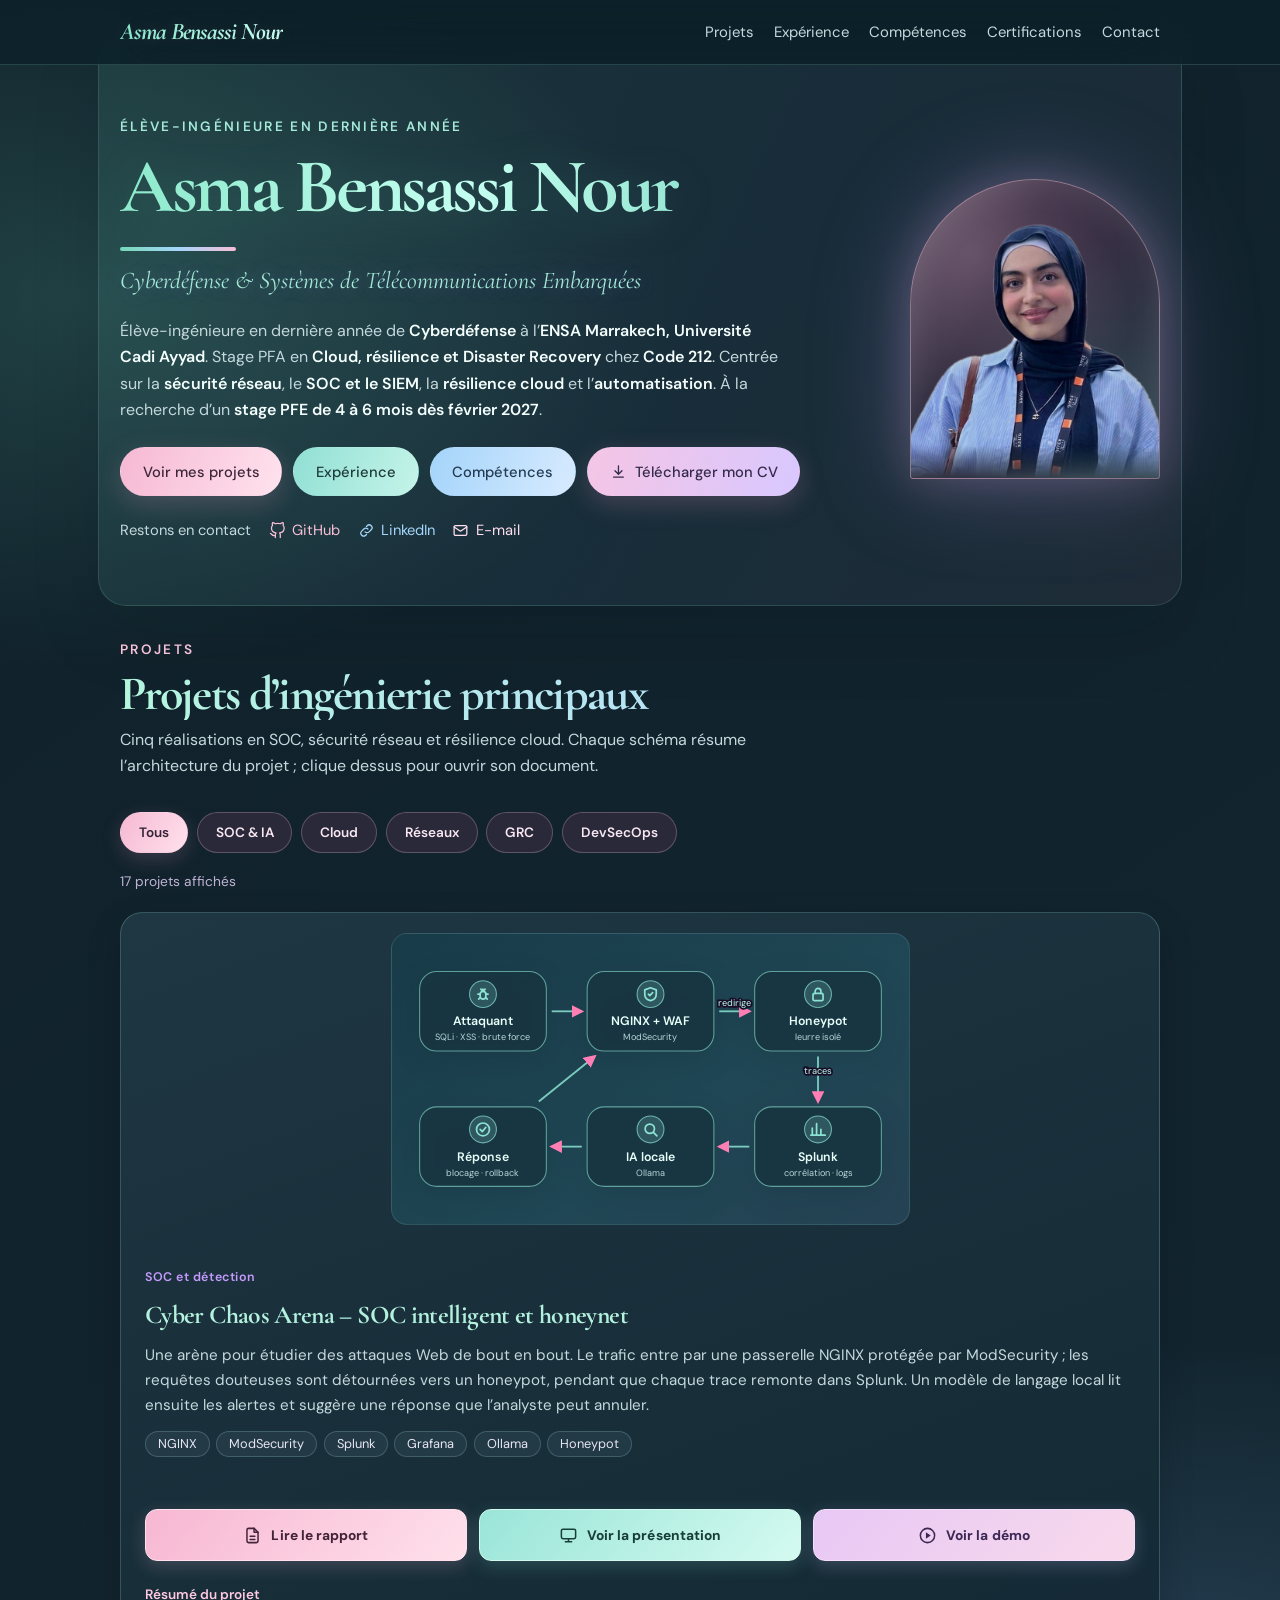
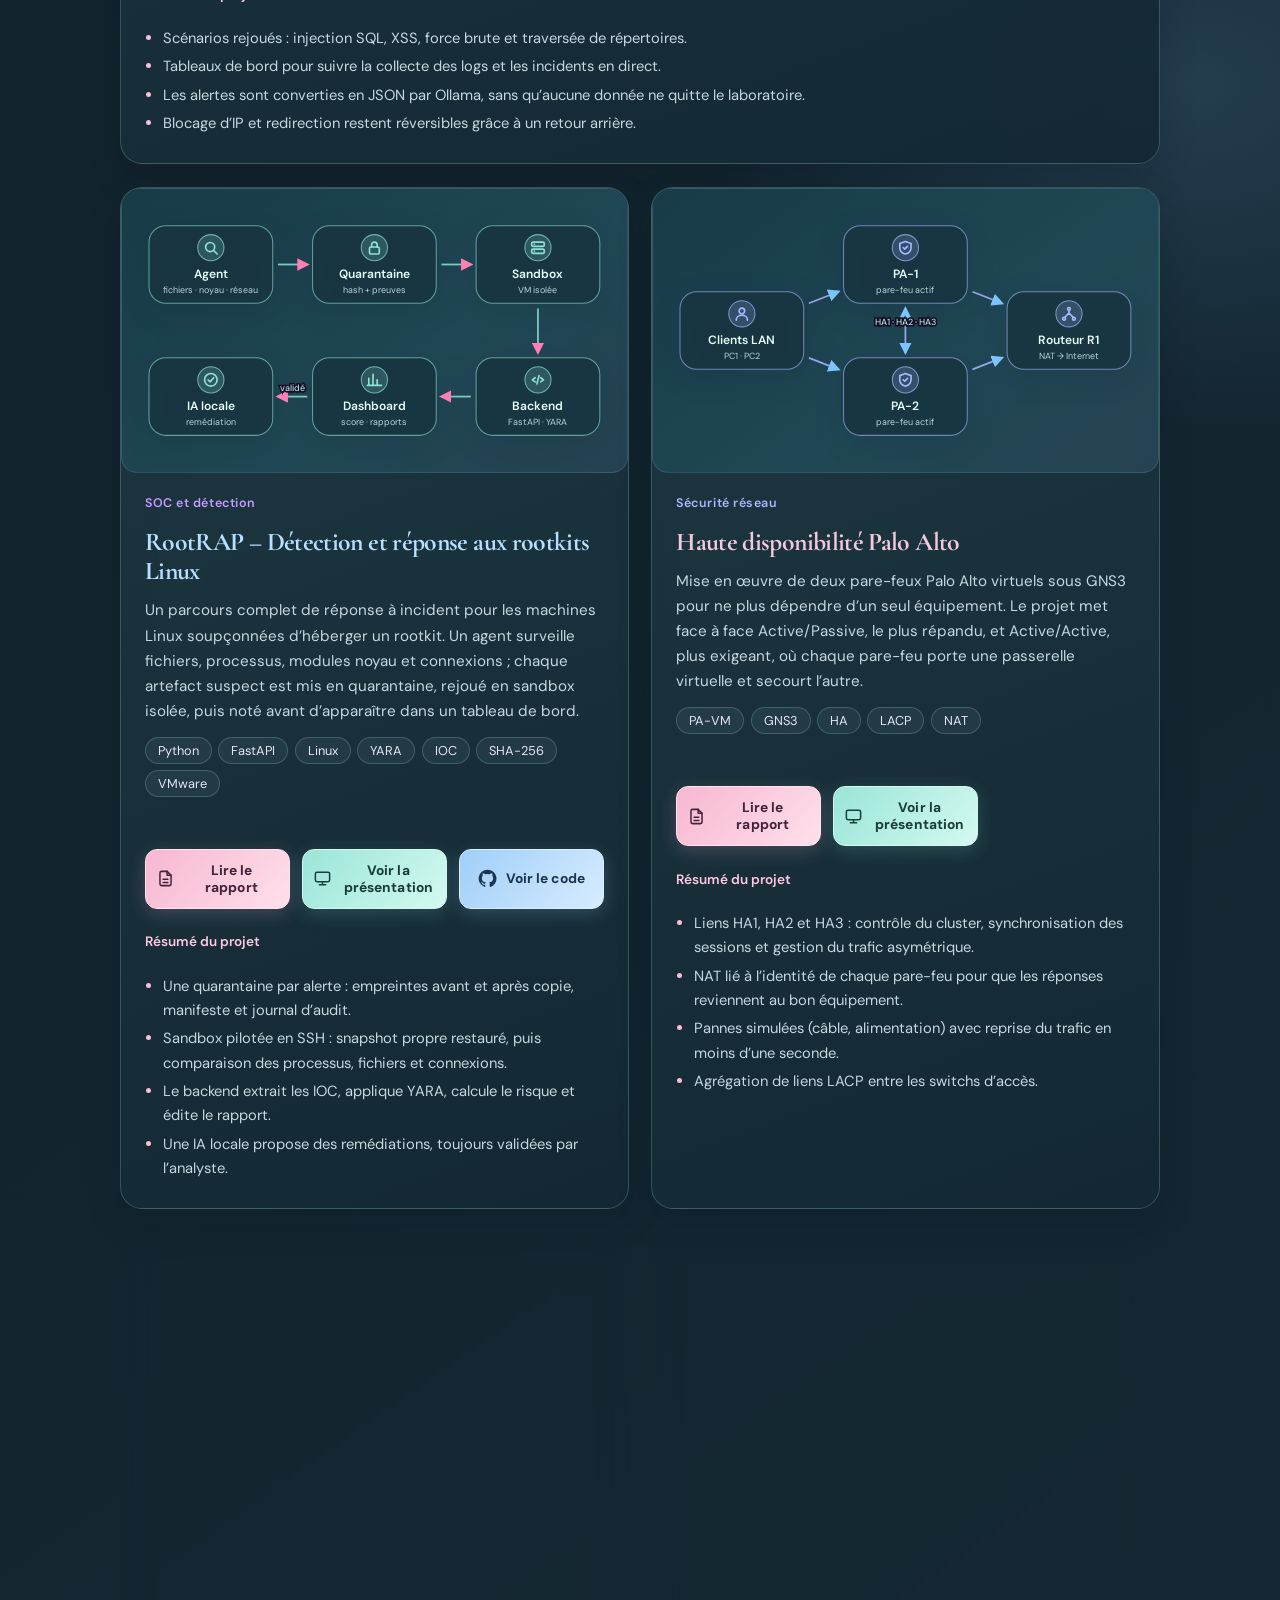
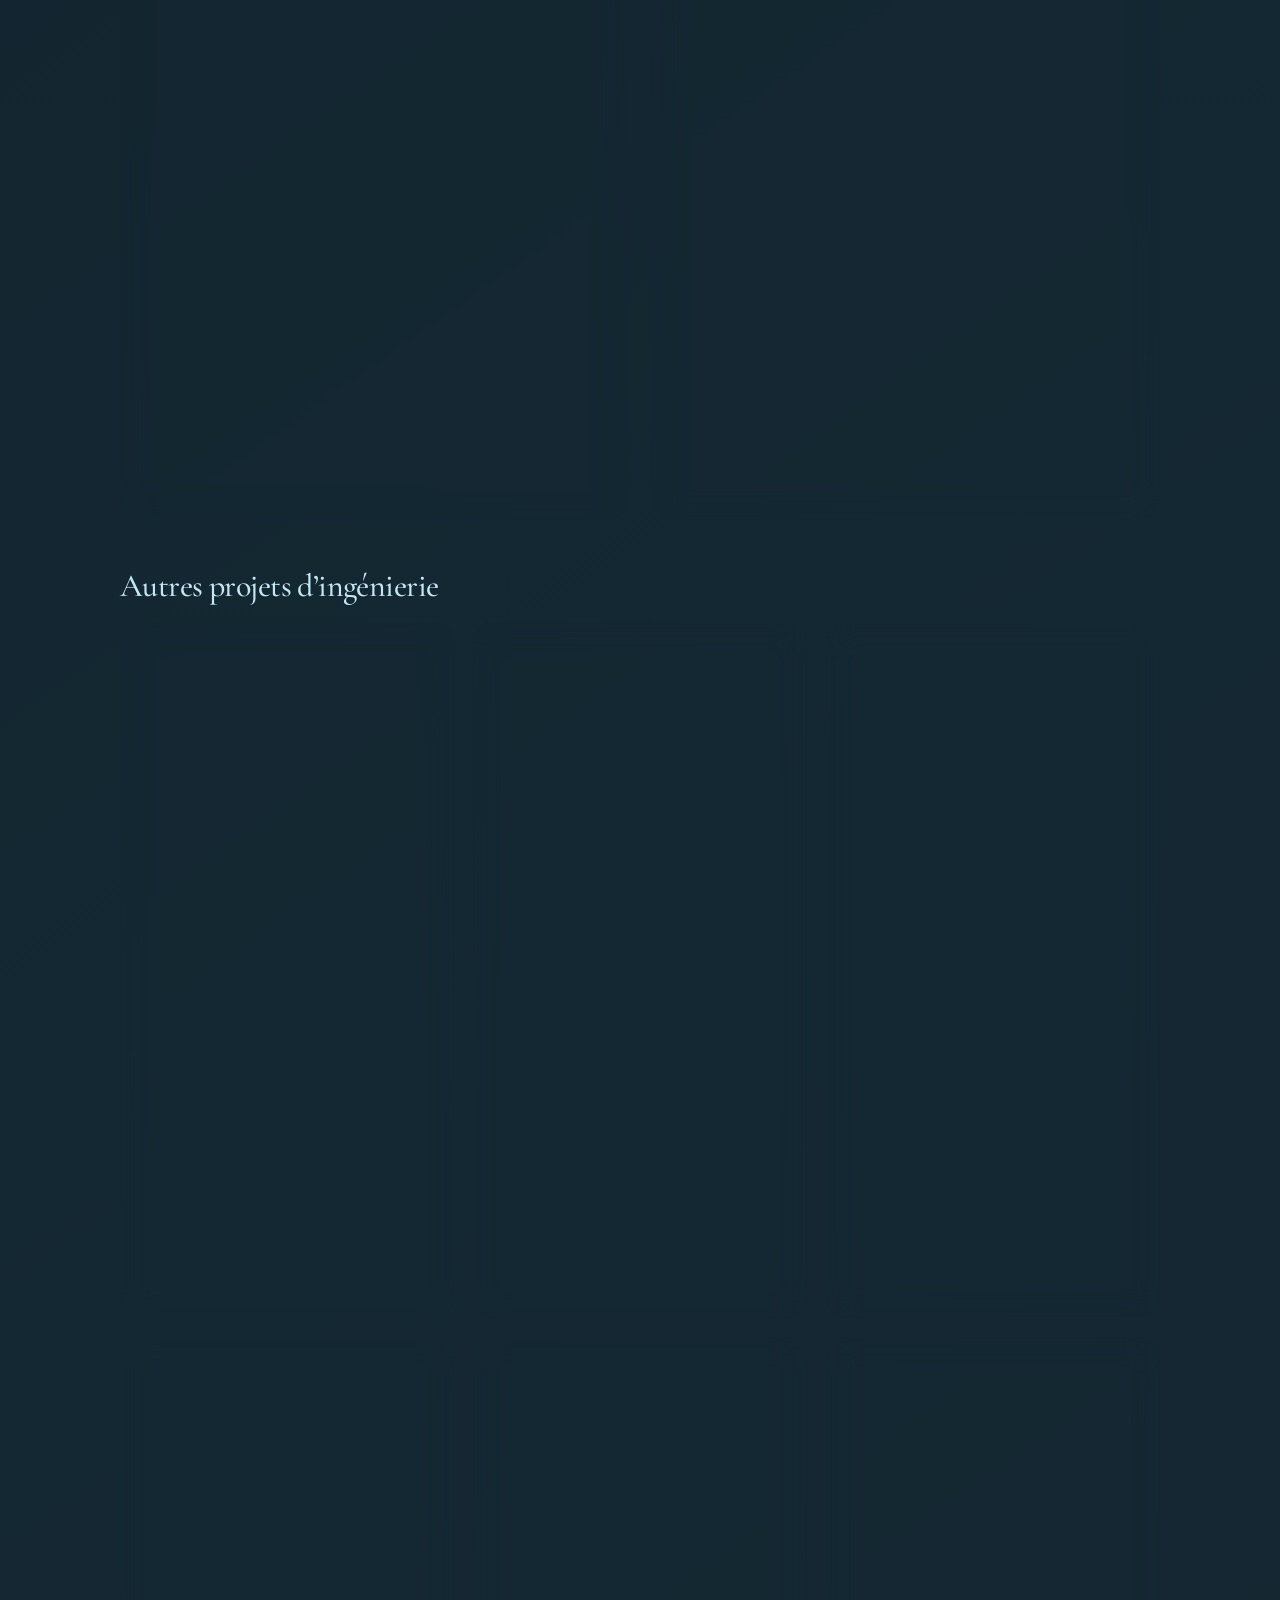
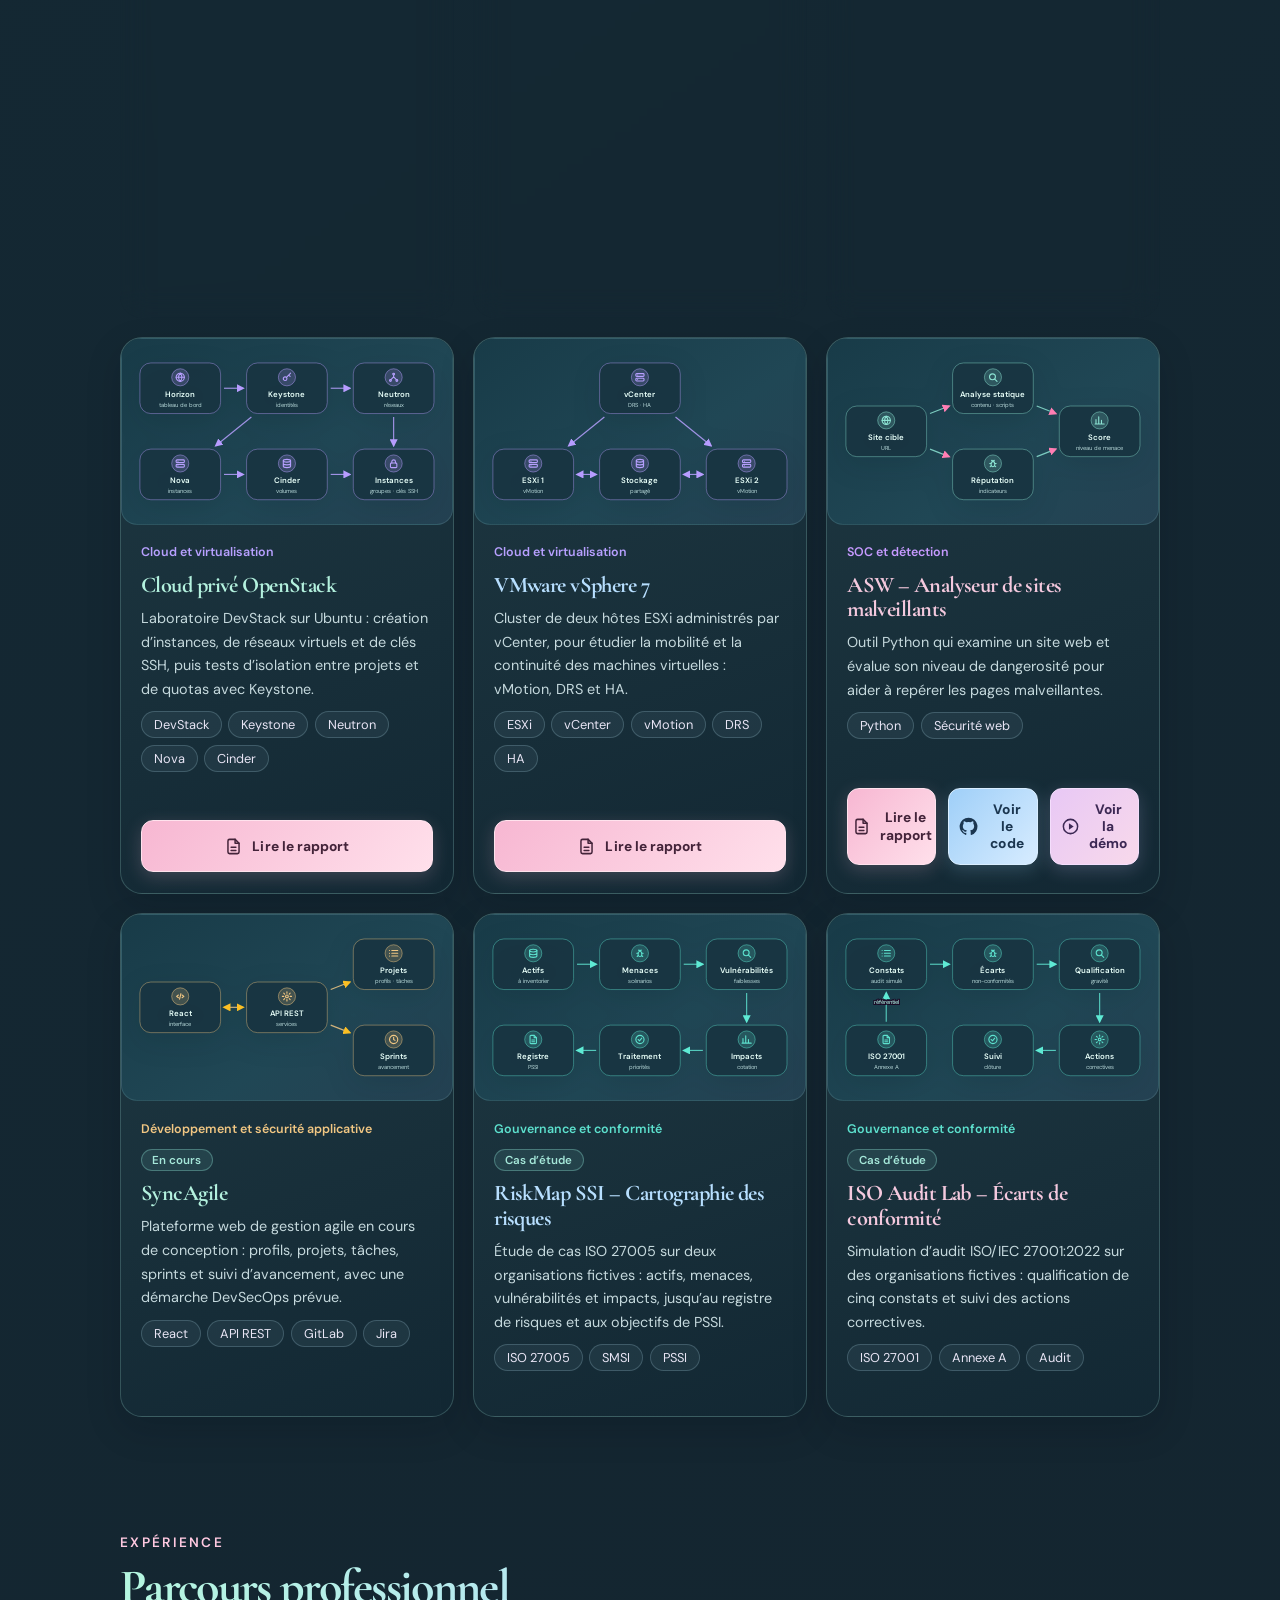
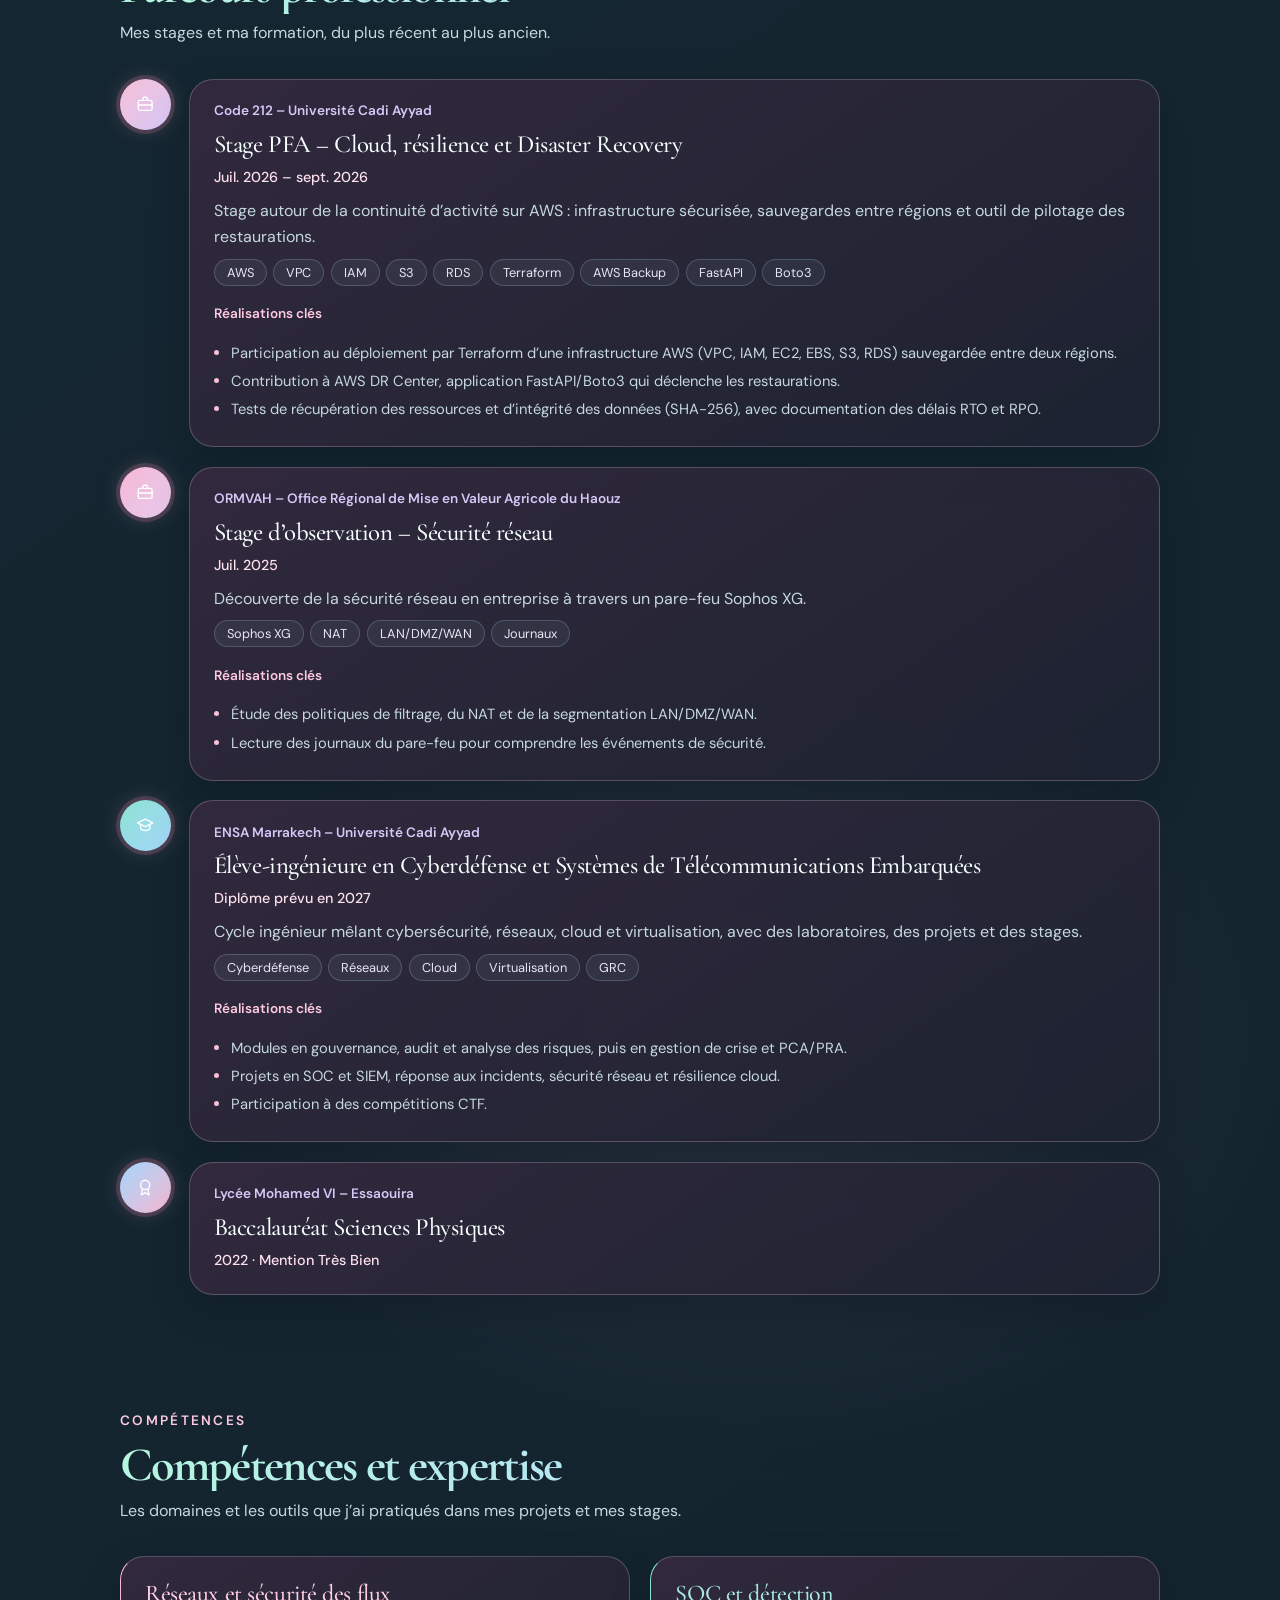
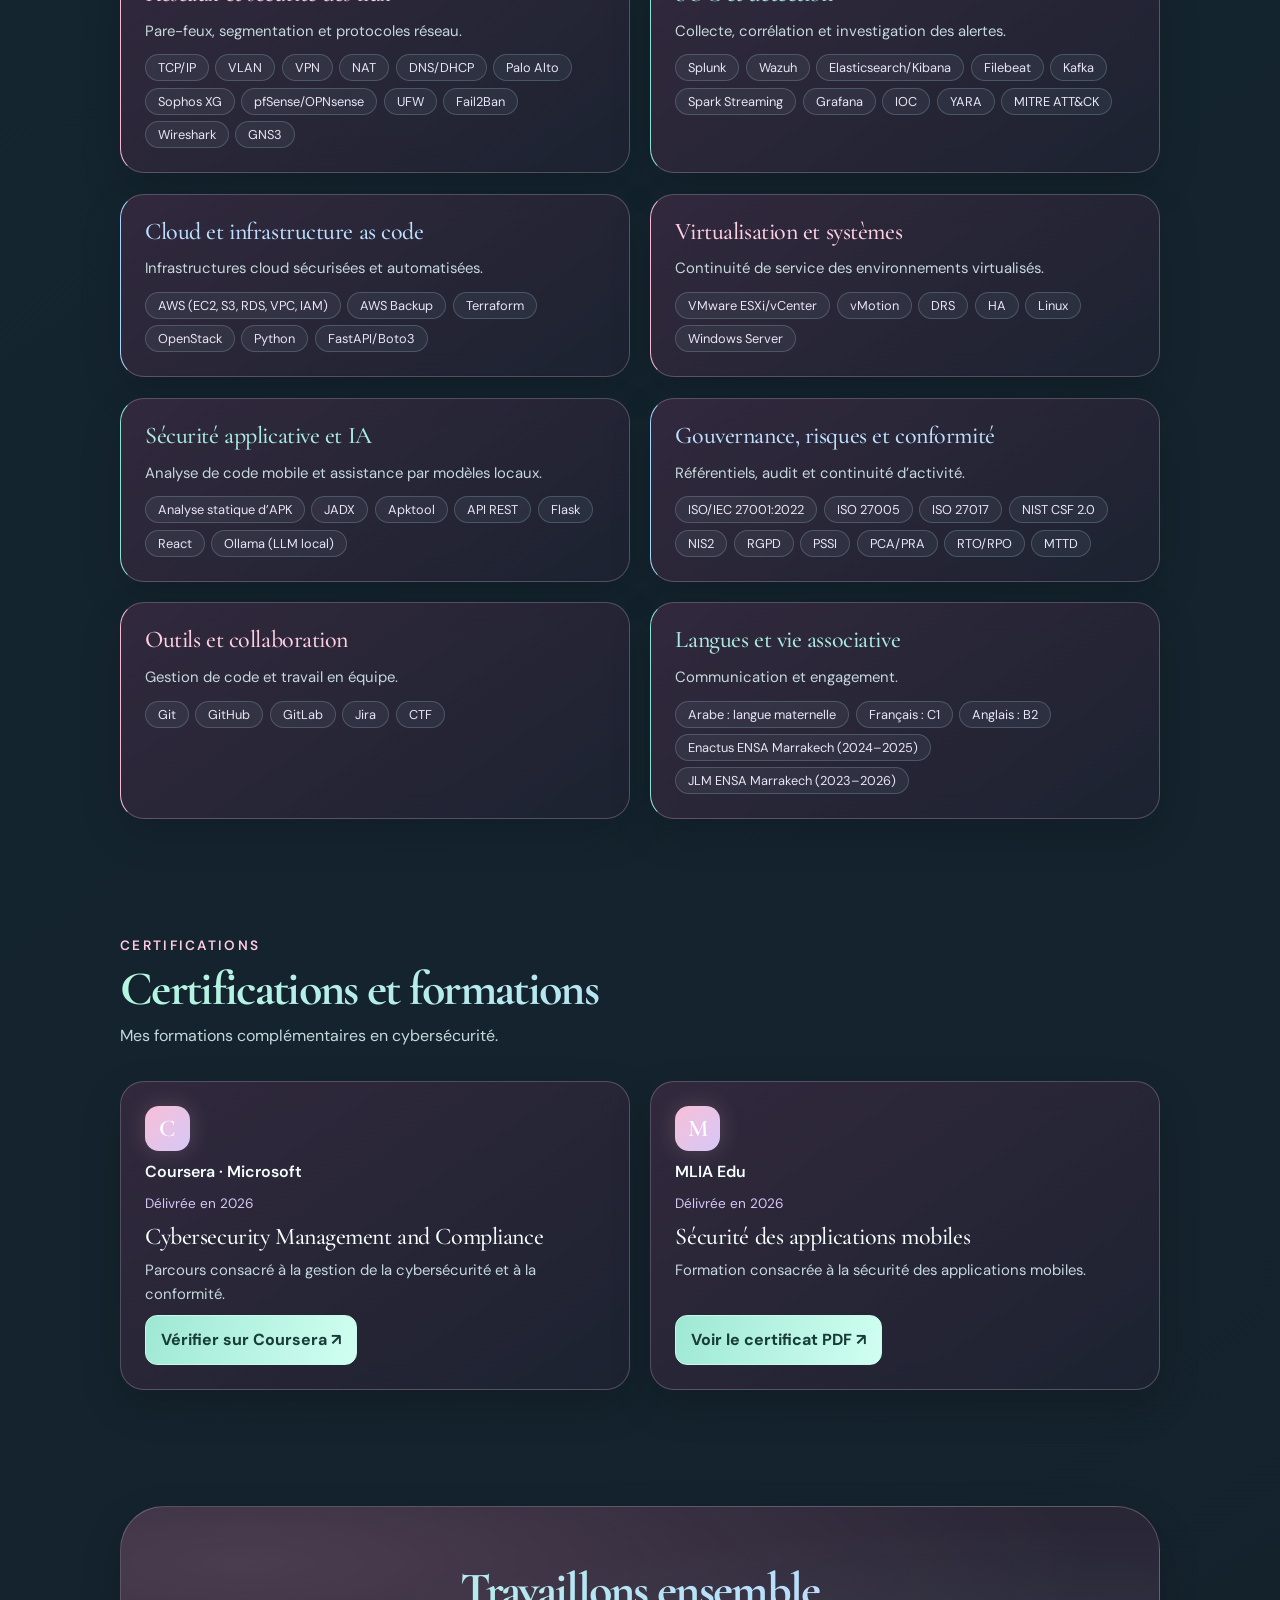
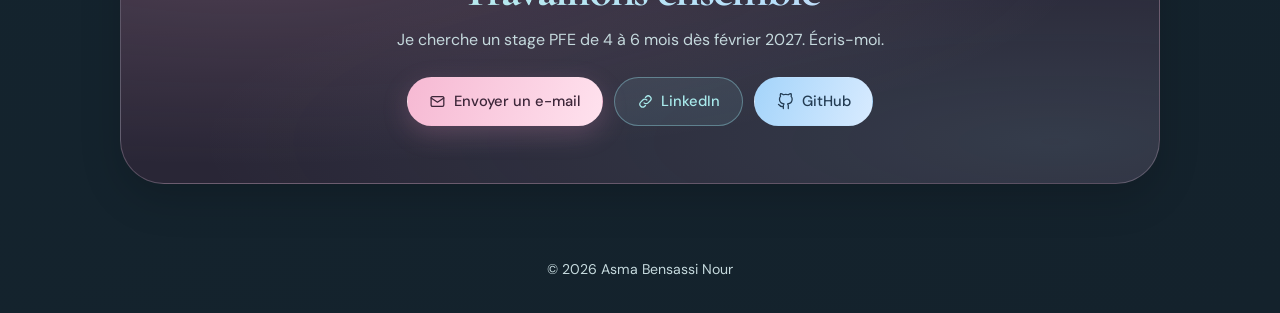
==== commit a522ee4c: "Rename index-portfolio-boutons-alignes-schemas.html to index.html" ====
--- a/index.html
+++ b/index.html
@@ -345,6 +345,45 @@
 #certifications .cert .cert-link{margin-top:auto;display:inline-flex;align-items:center;justify-content:center;text-decoration:none;padding:11px 15px;border-radius:12px;background:linear-gradient(110deg,#9ee8d4,#d1fff1);color:#183d38;font-weight:750;border:1px solid #c7f9e9;transition:transform .2s ease,box-shadow .2s ease}
 #certifications .cert .cert-link:hover{transform:translateY(-2px);box-shadow:0 9px 24px rgba(110,216,188,.2)}
 @media(max-width:430px){#projets article.card .links{grid-template-columns:1fr!important}}
+</style><style>
+/* Mise en page uniforme des actions projet : 3 boutons sur une ligne */
+#projets article.card .links {
+ display:grid!important;
+ grid-template-columns:repeat(3,minmax(0,1fr))!important;
+ gap:12px!important;
+ align-items:stretch!important;
+ margin-top:22px!important;
+}
+#projets article.card .links > a.lk {
+ width:100%!important;min-width:0!important;max-width:none!important;
+ display:flex!important;align-items:center!important;justify-content:center!important;
+ gap:9px!important;min-height:52px!important;
+ padding:12px 10px!important;line-height:1.25!important;
+ text-align:center!important;white-space:normal!important;
+ box-sizing:border-box!important;
+}
+#projets article.card .links > a.lk .i {
+ width:19px!important;height:19px!important;min-width:19px!important;
+ display:inline-block!important;vertical-align:middle!important;
+ stroke:currentColor!important;stroke-width:1.9!important;
+ fill:none;stroke-linecap:round;stroke-linejoin:round;
+}
+#projets article.card .links > a.lk.git .i {stroke:none!important;fill:currentColor!important}
+#projets article.card .links > a.lk.demo .i {stroke:currentColor!important;fill:none!important}
+#projets article.card .links > a.lk.demo .i path {fill:currentColor!important;stroke:none!important}
+#projets article.card svg.sch .nl {fill:#e8fff9!important}
+#projets article.card svg.sch .ns {fill:#b6d7d8!important}
+#projets article.card svg.sch .el {fill:#a8e7db!important}
+#projets article.card svg.sch {filter:drop-shadow(0 8px 14px rgba(3,19,27,.12))}
+#projets article.card .cover.art {
+ background:linear-gradient(145deg,#183b48,#204755 60%,#254253)!important;
+}
+@media (max-width:850px) {
+ #projets article.card .links {grid-template-columns:repeat(2,minmax(0,1fr))!important}
+}
+@media (max-width:520px) {
+ #projets article.card .links {grid-template-columns:1fr!important;gap:9px!important}
+}
 </style></head>
 <body>
 <svg aria-hidden="true" height="0" style="position:absolute" width="0"><defs><marker id="m-soc" markerheight="7" markerwidth="7" orient="auto-start-reverse" refx="8" refy="5" viewbox="0 0 10 10"><path d="M0 0L10 5L0 10z" fill="#ff7eb3"></path></marker><marker id="m-reseau" markerheight="7" markerwidth="7" orient="auto-start-reverse" refx="8" refy="5" viewbox="0 0 10 10"><path d="M0 0L10 5L0 10z" fill="#7cc4ff"></path></marker><marker id="m-cloud" markerheight="7" markerwidth="7" orient="auto-start-reverse" refx="8" refy="5" viewbox="0 0 10 10"><path d="M0 0L10 5L0 10z" fill="#b79cff"></path></marker><marker id="m-dev" markerheight="7" markerwidth="7" orient="auto-start-reverse" refx="8" refy="5" viewbox="0 0 10 10"><path d="M0 0L10 5L0 10z" fill="#fbbf24"></path></marker><marker id="m-gov" markerheight="7" markerwidth="7" orient="auto-start-reverse" refx="8" refy="5" viewbox="0 0 10 10"><path d="M0 0L10 5L0 10z" fill="#5eead4"></path></marker></defs></svg>
@@ -370,19 +409,19 @@
 <section id="projets">
 <div class="label">Projets</div><h2>Projets d’ingénierie principaux</h2>
 <p class="lead">Cinq réalisations en SOC, sécurité réseau et résilience cloud. Chaque schéma résume l’architecture du projet ; clique dessus pour ouvrir son document.</p><div aria-label="Filtrer les projets" class="filter-bar" role="group"><button aria-pressed="true" class="filter-chip" data-filter="all" type="button">Tous</button><button aria-pressed="false" class="filter-chip" data-filter="soc" type="button">SOC &amp; IA</button><button aria-pressed="false" class="filter-chip" data-filter="cloud" type="button">Cloud</button><button aria-pressed="false" class="filter-chip" data-filter="network" type="button">Réseaux</button><button aria-pressed="false" class="filter-chip" data-filter="grc" type="button">GRC</button><button aria-pressed="false" class="filter-chip" data-filter="devsecops" type="button">DevSecOps</button></div><p aria-live="polite" class="project-count">17 projets affichés</p>
-<div class="feats"><article class="card feat wide" data-categories="soc" style="--k:#c69aff"><a aria-label="Ouvrir le document du projet Cyber Chaos Arena – SOC intelligent et honeynet" class="cover art g-soc" href="projets/cyber-chaos-arena/presentation.pdf"><svg aria-label="Schéma du projet" class="sch" preserveaspectratio="xMidYMid meet" role="img" viewbox="0 0 480 270"><line marker-end="url(#m-soc)" stroke="#c69aff" stroke-opacity=".85" stroke-width="1.7" x1="148" x2="176" y1="72" y2="72"></line><line marker-end="url(#m-soc)" stroke="#c69aff" stroke-opacity=".85" stroke-width="1.7" x1="304" x2="332" y1="72" y2="72"></line><text class="el" text-anchor="middle" x="318" y="67">redirige</text><line marker-end="url(#m-soc)" stroke="#c69aff" stroke-opacity=".85" stroke-width="1.7" x1="396" x2="396" y1="114" y2="156"></line><text class="el" text-anchor="middle" x="396" y="130">traces</text><line marker-end="url(#m-soc)" stroke="#c69aff" stroke-opacity=".85" stroke-width="1.7" x1="332" x2="304" y1="198" y2="198"></line><line marker-end="url(#m-soc)" stroke="#c69aff" stroke-opacity=".85" stroke-width="1.7" x1="176" x2="148" y1="198" y2="198"></line><line marker-end="url(#m-soc)" stroke="#c69aff" stroke-opacity=".85" stroke-width="1.7" x1="136" x2="188" y1="156" y2="114"></line><g><rect fill="#2a1238" fill-opacity=".92" height="74" rx="16" stroke="#c69aff" stroke-opacity=".6" width="118" x="25" y="35"></rect><circle cx="84" cy="56" fill="#c69aff" fill-opacity=".2" r="12.5" stroke="#c69aff" stroke-opacity=".7"></circle><g fill="none" stroke="#c69aff" stroke-linecap="round" stroke-linejoin="round" stroke-width="2.4" transform="translate(76 48) scale(.667)"><rect height="11" rx="4" width="8" x="8" y="8"></rect><path d="M12 8V5M5 12h3M16 12h3M6 19l2-2M18 19l-2-2M9 5l3 3 3-3"></path></g><text class="nl" text-anchor="middle" x="84" y="85">Attaquant</text><text class="ns" text-anchor="middle" x="84" y="99">SQLi · XSS · brute force</text></g><g><rect fill="#2a1238" fill-opacity=".92" height="74" rx="16" stroke="#c69aff" stroke-opacity=".6" width="118" x="181" y="35"></rect><circle cx="240" cy="56" fill="#c69aff" fill-opacity=".2" r="12.5" stroke="#c69aff" stroke-opacity=".7"></circle><g fill="none" stroke="#c69aff" stroke-linecap="round" stroke-linejoin="round" stroke-width="2.4" transform="translate(232 48) scale(.667)"><path d="M12 3l8 3v6c0 5-3.5 8-8 9-4.5-1-8-4-8-9V6z"></path><path d="M9 12l2 2 4-4"></path></g><text class="nl" text-anchor="middle" x="240" y="85">NGINX + WAF</text><text class="ns" text-anchor="middle" x="240" y="99">ModSecurity</text></g><g><rect fill="#2a1238" fill-opacity=".92" height="74" rx="16" stroke="#c69aff" stroke-opacity=".6" width="118" x="337" y="35"></rect><circle cx="396" cy="56" fill="#c69aff" fill-opacity=".2" r="12.5" stroke="#c69aff" stroke-opacity=".7"></circle><g fill="none" stroke="#c69aff" stroke-linecap="round" stroke-linejoin="round" stroke-width="2.4" transform="translate(388 48) scale(.667)"><rect height="10" rx="2" width="14" x="5" y="11"></rect><path d="M8 11V8a4 4 0 018 0v3"></path></g><text class="nl" text-anchor="middle" x="396" y="85">Honeypot</text><text class="ns" text-anchor="middle" x="396" y="99">leurre isolé</text></g><g><rect fill="#2a1238" fill-opacity=".92" height="74" rx="16" stroke="#c69aff" stroke-opacity=".6" width="118" x="337" y="161"></rect><circle cx="396" cy="182" fill="#c69aff" fill-opacity=".2" r="12.5" stroke="#c69aff" stroke-opacity=".7"></circle><g fill="none" stroke="#c69aff" stroke-linecap="round" stroke-linejoin="round" stroke-width="2.4" transform="translate(388 174) scale(.667)"><path d="M4 20V10M10 20V4M16 20v-8M22 20H2"></path></g><text class="nl" text-anchor="middle" x="396" y="211">Splunk</text><text class="ns" text-anchor="middle" x="396" y="225">corrélation · logs</text></g><g><rect fill="#2a1238" fill-opacity=".92" height="74" rx="16" stroke="#c69aff" stroke-opacity=".6" width="118" x="181" y="161"></rect><circle cx="240" cy="182" fill="#c69aff" fill-opacity=".2" r="12.5" stroke="#c69aff" stroke-opacity=".7"></circle><g fill="none" stroke="#c69aff" stroke-linecap="round" stroke-linejoin="round" stroke-width="2.4" transform="translate(232 174) scale(.667)"><circle cx="11" cy="11" r="6.5"></circle><path d="M21 21l-5-5"></path></g><text class="nl" text-anchor="middle" x="240" y="211">IA locale</text><text class="ns" text-anchor="middle" x="240" y="225">Ollama</text></g><g><rect fill="#2a1238" fill-opacity=".92" height="74" rx="16" stroke="#c69aff" stroke-opacity=".6" width="118" x="25" y="161"></rect><circle cx="84" cy="182" fill="#c69aff" fill-opacity=".2" r="12.5" stroke="#c69aff" stroke-opacity=".7"></circle><g fill="none" stroke="#c69aff" stroke-linecap="round" stroke-linejoin="round" stroke-width="2.4" transform="translate(76 174) scale(.667)"><circle cx="12" cy="12" r="9"></circle><path d="M8 12l3 3 5-6"></path></g><text class="nl" text-anchor="middle" x="84" y="211">Réponse</text><text class="ns" text-anchor="middle" x="84" y="225">blocage · rollback</text></g></svg></a><div class="body"><span class="cat" style="color:#c69aff">SOC et détection</span><h3>Cyber Chaos Arena – SOC intelligent et honeynet</h3><p>Une arène pour étudier des attaques Web de bout en bout. Le trafic entre par une passerelle NGINX protégée par ModSecurity ; les requêtes douteuses sont détournées vers un honeypot, pendant que chaque trace remonte dans Splunk. Un modèle de langage local lit ensuite les alertes et suggère une réponse que l’analyste peut annuler.</p><ul class="tags"><li>NGINX</li><li>ModSecurity</li><li>Splunk</li><li>Grafana</li><li>Ollama</li><li>Honeypot</li></ul><div class="links"><a class="lk rap" href="projets/cyber-chaos-arena/rapport.pdf"><svg aria-hidden="true" class="i" viewbox="0 0 24 24"><path d="M14 3H7a2 2 0 00-2 2v14a2 2 0 002 2h10a2 2 0 002-2V8z"></path><path d="M14 3v5h5M9 13h6M9 17h6"></path></svg>Lire le rapport</a><a class="lk pres" href="projets/cyber-chaos-arena/presentation.pdf"><svg aria-hidden="true" class="i" viewbox="0 0 24 24"><rect height="12" rx="2" width="18" x="3" y="4"></rect><path d="M12 16v4M8 20h8"></path></svg>Voir la présentation</a>
+<div class="feats"><article class="card feat wide" data-categories="soc" style="--k:#8ce3d3"><a aria-label="Ouvrir le document du projet Cyber Chaos Arena – SOC intelligent et honeynet" class="cover art g-soc" href="projets/cyber-chaos-arena/presentation.pdf"><svg aria-label="Schéma du projet" class="sch" preserveaspectratio="xMidYMid meet" role="img" viewbox="0 0 480 270"><line marker-end="url(#m-soc)" stroke="#8ce3d3" stroke-opacity=".85" stroke-width="1.7" x1="148" x2="176" y1="72" y2="72"></line><line marker-end="url(#m-soc)" stroke="#8ce3d3" stroke-opacity=".85" stroke-width="1.7" x1="304" x2="332" y1="72" y2="72"></line><text class="el" text-anchor="middle" x="318" y="67">redirige</text><line marker-end="url(#m-soc)" stroke="#8ce3d3" stroke-opacity=".85" stroke-width="1.7" x1="396" x2="396" y1="114" y2="156"></line><text class="el" text-anchor="middle" x="396" y="130">traces</text><line marker-end="url(#m-soc)" stroke="#8ce3d3" stroke-opacity=".85" stroke-width="1.7" x1="332" x2="304" y1="198" y2="198"></line><line marker-end="url(#m-soc)" stroke="#8ce3d3" stroke-opacity=".85" stroke-width="1.7" x1="176" x2="148" y1="198" y2="198"></line><line marker-end="url(#m-soc)" stroke="#8ce3d3" stroke-opacity=".85" stroke-width="1.7" x1="136" x2="188" y1="156" y2="114"></line><g><rect fill="#183542" fill-opacity=".92" height="74" rx="16" stroke="#8ce3d3" stroke-opacity=".6" width="118" x="25" y="35"></rect><circle cx="84" cy="56" fill="#8ce3d3" fill-opacity=".2" r="12.5" stroke="#8ce3d3" stroke-opacity=".7"></circle><g fill="none" stroke="#8ce3d3" stroke-linecap="round" stroke-linejoin="round" stroke-width="2.4" transform="translate(76 48) scale(.667)"><rect height="11" rx="4" width="8" x="8" y="8"></rect><path d="M12 8V5M5 12h3M16 12h3M6 19l2-2M18 19l-2-2M9 5l3 3 3-3"></path></g><text class="nl" text-anchor="middle" x="84" y="85">Attaquant</text><text class="ns" text-anchor="middle" x="84" y="99">SQLi · XSS · brute force</text></g><g><rect fill="#183542" fill-opacity=".92" height="74" rx="16" stroke="#8ce3d3" stroke-opacity=".6" width="118" x="181" y="35"></rect><circle cx="240" cy="56" fill="#8ce3d3" fill-opacity=".2" r="12.5" stroke="#8ce3d3" stroke-opacity=".7"></circle><g fill="none" stroke="#8ce3d3" stroke-linecap="round" stroke-linejoin="round" stroke-width="2.4" transform="translate(232 48) scale(.667)"><path d="M12 3l8 3v6c0 5-3.5 8-8 9-4.5-1-8-4-8-9V6z"></path><path d="M9 12l2 2 4-4"></path></g><text class="nl" text-anchor="middle" x="240" y="85">NGINX + WAF</text><text class="ns" text-anchor="middle" x="240" y="99">ModSecurity</text></g><g><rect fill="#183542" fill-opacity=".92" height="74" rx="16" stroke="#8ce3d3" stroke-opacity=".6" width="118" x="337" y="35"></rect><circle cx="396" cy="56" fill="#8ce3d3" fill-opacity=".2" r="12.5" stroke="#8ce3d3" stroke-opacity=".7"></circle><g fill="none" stroke="#8ce3d3" stroke-linecap="round" stroke-linejoin="round" stroke-width="2.4" transform="translate(388 48) scale(.667)"><rect height="10" rx="2" width="14" x="5" y="11"></rect><path d="M8 11V8a4 4 0 018 0v3"></path></g><text class="nl" text-anchor="middle" x="396" y="85">Honeypot</text><text class="ns" text-anchor="middle" x="396" y="99">leurre isolé</text></g><g><rect fill="#183542" fill-opacity=".92" height="74" rx="16" stroke="#8ce3d3" stroke-opacity=".6" width="118" x="337" y="161"></rect><circle cx="396" cy="182" fill="#8ce3d3" fill-opacity=".2" r="12.5" stroke="#8ce3d3" stroke-opacity=".7"></circle><g fill="none" stroke="#8ce3d3" stroke-linecap="round" stroke-linejoin="round" stroke-width="2.4" transform="translate(388 174) scale(.667)"><path d="M4 20V10M10 20V4M16 20v-8M22 20H2"></path></g><text class="nl" text-anchor="middle" x="396" y="211">Splunk</text><text class="ns" text-anchor="middle" x="396" y="225">corrélation · logs</text></g><g><rect fill="#183542" fill-opacity=".92" height="74" rx="16" stroke="#8ce3d3" stroke-opacity=".6" width="118" x="181" y="161"></rect><circle cx="240" cy="182" fill="#8ce3d3" fill-opacity=".2" r="12.5" stroke="#8ce3d3" stroke-opacity=".7"></circle><g fill="none" stroke="#8ce3d3" stroke-linecap="round" stroke-linejoin="round" stroke-width="2.4" transform="translate(232 174) scale(.667)"><circle cx="11" cy="11" r="6.5"></circle><path d="M21 21l-5-5"></path></g><text class="nl" text-anchor="middle" x="240" y="211">IA locale</text><text class="ns" text-anchor="middle" x="240" y="225">Ollama</text></g><g><rect fill="#183542" fill-opacity=".92" height="74" rx="16" stroke="#8ce3d3" stroke-opacity=".6" width="118" x="25" y="161"></rect><circle cx="84" cy="182" fill="#8ce3d3" fill-opacity=".2" r="12.5" stroke="#8ce3d3" stroke-opacity=".7"></circle><g fill="none" stroke="#8ce3d3" stroke-linecap="round" stroke-linejoin="round" stroke-width="2.4" transform="translate(76 174) scale(.667)"><circle cx="12" cy="12" r="9"></circle><path d="M8 12l3 3 5-6"></path></g><text class="nl" text-anchor="middle" x="84" y="211">Réponse</text><text class="ns" text-anchor="middle" x="84" y="225">blocage · rollback</text></g></svg></a><div class="body"><span class="cat" style="color:#c69aff">SOC et détection</span><h3>Cyber Chaos Arena – SOC intelligent et honeynet</h3><p>Une arène pour étudier des attaques Web de bout en bout. Le trafic entre par une passerelle NGINX protégée par ModSecurity ; les requêtes douteuses sont détournées vers un honeypot, pendant que chaque trace remonte dans Splunk. Un modèle de langage local lit ensuite les alertes et suggère une réponse que l’analyste peut annuler.</p><ul class="tags"><li>NGINX</li><li>ModSecurity</li><li>Splunk</li><li>Grafana</li><li>Ollama</li><li>Honeypot</li></ul><div class="links"><a class="lk rap" href="projets/cyber-chaos-arena/rapport.pdf"><svg aria-hidden="true" class="i" viewbox="0 0 24 24"><path d="M14 3H7a2 2 0 00-2 2v14a2 2 0 002 2h10a2 2 0 002-2V8z"></path><path d="M14 3v5h5M9 13h6M9 17h6"></path></svg>Lire le rapport</a><a class="lk pres" href="projets/cyber-chaos-arena/presentation.pdf"><svg aria-hidden="true" class="i" viewbox="0 0 24 24"><rect height="12" rx="2" width="18" x="3" y="4"></rect><path d="M12 16v4M8 20h8"></path></svg>Voir la présentation</a>
 <!-- Pour ajouter la démo, retire les signes de commentaire et colle ton lien YouTube :
-<a class="lk demo" href="COLLE_LE_LIEN_YOUTUBE">Voir la démo</a> --><a class="lk demo" data-demo-src="projets/cyber-chaos-arena/demo.mp4" data-demo-title="Cyber Chaos Arena – SOC intelligent et honeynet" href="projets/cyber-chaos-arena/demo.mp4">Voir la démo</a></div><h4>Résumé du projet</h4><ul class="sum"><li>Scénarios rejoués : injection SQL, XSS, force brute et traversée de répertoires.</li><li>Tableaux de bord pour suivre la collecte des logs et les incidents en direct.</li><li>Les alertes sont converties en JSON par Ollama, sans qu’aucune donnée ne quitte le laboratoire.</li><li>Blocage d’IP et redirection restent réversibles grâce à un retour arrière.</li></ul></div></article><article class="card feat" data-categories="soc" style="--k:#c69aff"><a aria-label="Ouvrir le document du projet RootRAP – Détection et réponse aux rootkits Linux" class="cover art g-soc" href="projets/rootrap/presentation.pdf"><svg aria-label="Schéma du projet" class="sch" preserveaspectratio="xMidYMid meet" role="img" viewbox="0 0 480 270"><line marker-end="url(#m-soc)" stroke="#c69aff" stroke-opacity=".85" stroke-width="1.7" x1="148" x2="176" y1="72" y2="72"></line><line marker-end="url(#m-soc)" stroke="#c69aff" stroke-opacity=".85" stroke-width="1.7" x1="304" x2="332" y1="72" y2="72"></line><line marker-end="url(#m-soc)" stroke="#c69aff" stroke-opacity=".85" stroke-width="1.7" x1="396" x2="396" y1="114" y2="156"></line><line marker-end="url(#m-soc)" stroke="#c69aff" stroke-opacity=".85" stroke-width="1.7" x1="332" x2="304" y1="198" y2="198"></line><line marker-end="url(#m-soc)" stroke="#c69aff" stroke-opacity=".85" stroke-width="1.7" x1="176" x2="148" y1="198" y2="198"></line><text class="el" text-anchor="middle" x="162" y="193">validé</text><g><rect fill="#2a1238" fill-opacity=".92" height="74" rx="16" stroke="#c69aff" stroke-opacity=".6" width="118" x="25" y="35"></rect><circle cx="84" cy="56" fill="#c69aff" fill-opacity=".2" r="12.5" stroke="#c69aff" stroke-opacity=".7"></circle><g fill="none" stroke="#c69aff" stroke-linecap="round" stroke-linejoin="round" stroke-width="2.4" transform="translate(76 48) scale(.667)"><circle cx="11" cy="11" r="6.5"></circle><path d="M21 21l-5-5"></path></g><text class="nl" text-anchor="middle" x="84" y="85">Agent</text><text class="ns" text-anchor="middle" x="84" y="99">fichiers · noyau · réseau</text></g><g><rect fill="#2a1238" fill-opacity=".92" height="74" rx="16" stroke="#c69aff" stroke-opacity=".6" width="118" x="181" y="35"></rect><circle cx="240" cy="56" fill="#c69aff" fill-opacity=".2" r="12.5" stroke="#c69aff" stroke-opacity=".7"></circle><g fill="none" stroke="#c69aff" stroke-linecap="round" stroke-linejoin="round" stroke-width="2.4" transform="translate(232 48) scale(.667)"><rect height="10" rx="2" width="14" x="5" y="11"></rect><path d="M8 11V8a4 4 0 018 0v3"></path></g><text class="nl" text-anchor="middle" x="240" y="85">Quarantaine</text><text class="ns" text-anchor="middle" x="240" y="99">hash + preuves</text></g><g><rect fill="#2a1238" fill-opacity=".92" height="74" rx="16" stroke="#c69aff" stroke-opacity=".6" width="118" x="337" y="35"></rect><circle cx="396" cy="56" fill="#c69aff" fill-opacity=".2" r="12.5" stroke="#c69aff" stroke-opacity=".7"></circle><g fill="none" stroke="#c69aff" stroke-linecap="round" stroke-linejoin="round" stroke-width="2.4" transform="translate(388 48) scale(.667)"><rect height="6" rx="2" width="18" x="3" y="4"></rect><rect height="6" rx="2" width="18" x="3" y="14"></rect><path d="M7 7h.01M7 17h.01"></path></g><text class="nl" text-anchor="middle" x="396" y="85">Sandbox</text><text class="ns" text-anchor="middle" x="396" y="99">VM isolée</text></g><g><rect fill="#2a1238" fill-opacity=".92" height="74" rx="16" stroke="#c69aff" stroke-opacity=".6" width="118" x="337" y="161"></rect><circle cx="396" cy="182" fill="#c69aff" fill-opacity=".2" r="12.5" stroke="#c69aff" stroke-opacity=".7"></circle><g fill="none" stroke="#c69aff" stroke-linecap="round" stroke-linejoin="round" stroke-width="2.4" transform="translate(388 174) scale(.667)"><path d="M8 9l-4 3 4 3M16 9l4 3-4 3M13.5 6l-3 12"></path></g><text class="nl" text-anchor="middle" x="396" y="211">Backend</text><text class="ns" text-anchor="middle" x="396" y="225">FastAPI · YARA</text></g><g><rect fill="#2a1238" fill-opacity=".92" height="74" rx="16" stroke="#c69aff" stroke-opacity=".6" width="118" x="181" y="161"></rect><circle cx="240" cy="182" fill="#c69aff" fill-opacity=".2" r="12.5" stroke="#c69aff" stroke-opacity=".7"></circle><g fill="none" stroke="#c69aff" stroke-linecap="round" stroke-linejoin="round" stroke-width="2.4" transform="translate(232 174) scale(.667)"><path d="M4 20V10M10 20V4M16 20v-8M22 20H2"></path></g><text class="nl" text-anchor="middle" x="240" y="211">Dashboard</text><text class="ns" text-anchor="middle" x="240" y="225">score · rapports</text></g><g><rect fill="#2a1238" fill-opacity=".92" height="74" rx="16" stroke="#c69aff" stroke-opacity=".6" width="118" x="25" y="161"></rect><circle cx="84" cy="182" fill="#c69aff" fill-opacity=".2" r="12.5" stroke="#c69aff" stroke-opacity=".7"></circle><g fill="none" stroke="#c69aff" stroke-linecap="round" stroke-linejoin="round" stroke-width="2.4" transform="translate(76 174) scale(.667)"><circle cx="12" cy="12" r="9"></circle><path d="M8 12l3 3 5-6"></path></g><text class="nl" text-anchor="middle" x="84" y="211">IA locale</text><text class="ns" text-anchor="middle" x="84" y="225">remédiation</text></g></svg></a><div class="body"><span class="cat" style="color:#c69aff">SOC et détection</span><h3>RootRAP – Détection et réponse aux rootkits Linux</h3><p>Un parcours complet de réponse à incident pour les machines Linux soupçonnées d’héberger un rootkit. Un agent surveille fichiers, processus, modules noyau et connexions ; chaque artefact suspect est mis en quarantaine, rejoué en sandbox isolée, puis noté avant d’apparaître dans un tableau de bord.</p><ul class="tags"><li>Python</li><li>FastAPI</li><li>Linux</li><li>YARA</li><li>IOC</li><li>SHA-256</li><li>VMware</li></ul><div class="links"><a class="lk rap" href="projets/rootrap/rapport.pdf"><svg aria-hidden="true" class="i" viewbox="0 0 24 24"><path d="M14 3H7a2 2 0 00-2 2v14a2 2 0 002 2h10a2 2 0 002-2V8z"></path><path d="M14 3v5h5M9 13h6M9 17h6"></path></svg>Lire le rapport</a><a class="lk pres" href="projets/rootrap/presentation.pdf"><svg aria-hidden="true" class="i" viewbox="0 0 24 24"><rect height="12" rx="2" width="18" x="3" y="4"></rect><path d="M12 16v4M8 20h8"></path></svg>Voir la présentation</a><a class="lk git" href="https://github.com/asmabn26/roottrap-ml" rel="noopener" target="_blank" title="Voir le code source sur GitHub">Voir le code</a>
+<a class="lk demo" href="COLLE_LE_LIEN_YOUTUBE">Voir la démo</a> --><a class="lk demo" data-demo-src="projets/cyber-chaos-arena/demo.mp4" data-demo-title="Cyber Chaos Arena – SOC intelligent et honeynet" href="projets/cyber-chaos-arena/demo.mp4"><svg aria-hidden="true" class="i" viewbox="0 0 24 24"><circle cx="12" cy="12" r="9"></circle><path d="m10 8 6 4-6 4z"></path></svg>Voir la démo</a></div><h4>Résumé du projet</h4><ul class="sum"><li>Scénarios rejoués : injection SQL, XSS, force brute et traversée de répertoires.</li><li>Tableaux de bord pour suivre la collecte des logs et les incidents en direct.</li><li>Les alertes sont converties en JSON par Ollama, sans qu’aucune donnée ne quitte le laboratoire.</li><li>Blocage d’IP et redirection restent réversibles grâce à un retour arrière.</li></ul></div></article><article class="card feat" data-categories="soc" style="--k:#8ce3d3"><a aria-label="Ouvrir le document du projet RootRAP – Détection et réponse aux rootkits Linux" class="cover art g-soc" href="projets/rootrap/presentation.pdf"><svg aria-label="Schéma du projet" class="sch" preserveaspectratio="xMidYMid meet" role="img" viewbox="0 0 480 270"><line marker-end="url(#m-soc)" stroke="#8ce3d3" stroke-opacity=".85" stroke-width="1.7" x1="148" x2="176" y1="72" y2="72"></line><line marker-end="url(#m-soc)" stroke="#8ce3d3" stroke-opacity=".85" stroke-width="1.7" x1="304" x2="332" y1="72" y2="72"></line><line marker-end="url(#m-soc)" stroke="#8ce3d3" stroke-opacity=".85" stroke-width="1.7" x1="396" x2="396" y1="114" y2="156"></line><line marker-end="url(#m-soc)" stroke="#8ce3d3" stroke-opacity=".85" stroke-width="1.7" x1="332" x2="304" y1="198" y2="198"></line><line marker-end="url(#m-soc)" stroke="#8ce3d3" stroke-opacity=".85" stroke-width="1.7" x1="176" x2="148" y1="198" y2="198"></line><text class="el" text-anchor="middle" x="162" y="193">validé</text><g><rect fill="#183542" fill-opacity=".92" height="74" rx="16" stroke="#8ce3d3" stroke-opacity=".6" width="118" x="25" y="35"></rect><circle cx="84" cy="56" fill="#8ce3d3" fill-opacity=".2" r="12.5" stroke="#8ce3d3" stroke-opacity=".7"></circle><g fill="none" stroke="#8ce3d3" stroke-linecap="round" stroke-linejoin="round" stroke-width="2.4" transform="translate(76 48) scale(.667)"><circle cx="11" cy="11" r="6.5"></circle><path d="M21 21l-5-5"></path></g><text class="nl" text-anchor="middle" x="84" y="85">Agent</text><text class="ns" text-anchor="middle" x="84" y="99">fichiers · noyau · réseau</text></g><g><rect fill="#183542" fill-opacity=".92" height="74" rx="16" stroke="#8ce3d3" stroke-opacity=".6" width="118" x="181" y="35"></rect><circle cx="240" cy="56" fill="#8ce3d3" fill-opacity=".2" r="12.5" stroke="#8ce3d3" stroke-opacity=".7"></circle><g fill="none" stroke="#8ce3d3" stroke-linecap="round" stroke-linejoin="round" stroke-width="2.4" transform="translate(232 48) scale(.667)"><rect height="10" rx="2" width="14" x="5" y="11"></rect><path d="M8 11V8a4 4 0 018 0v3"></path></g><text class="nl" text-anchor="middle" x="240" y="85">Quarantaine</text><text class="ns" text-anchor="middle" x="240" y="99">hash + preuves</text></g><g><rect fill="#183542" fill-opacity=".92" height="74" rx="16" stroke="#8ce3d3" stroke-opacity=".6" width="118" x="337" y="35"></rect><circle cx="396" cy="56" fill="#8ce3d3" fill-opacity=".2" r="12.5" stroke="#8ce3d3" stroke-opacity=".7"></circle><g fill="none" stroke="#8ce3d3" stroke-linecap="round" stroke-linejoin="round" stroke-width="2.4" transform="translate(388 48) scale(.667)"><rect height="6" rx="2" width="18" x="3" y="4"></rect><rect height="6" rx="2" width="18" x="3" y="14"></rect><path d="M7 7h.01M7 17h.01"></path></g><text class="nl" text-anchor="middle" x="396" y="85">Sandbox</text><text class="ns" text-anchor="middle" x="396" y="99">VM isolée</text></g><g><rect fill="#183542" fill-opacity=".92" height="74" rx="16" stroke="#8ce3d3" stroke-opacity=".6" width="118" x="337" y="161"></rect><circle cx="396" cy="182" fill="#8ce3d3" fill-opacity=".2" r="12.5" stroke="#8ce3d3" stroke-opacity=".7"></circle><g fill="none" stroke="#8ce3d3" stroke-linecap="round" stroke-linejoin="round" stroke-width="2.4" transform="translate(388 174) scale(.667)"><path d="M8 9l-4 3 4 3M16 9l4 3-4 3M13.5 6l-3 12"></path></g><text class="nl" text-anchor="middle" x="396" y="211">Backend</text><text class="ns" text-anchor="middle" x="396" y="225">FastAPI · YARA</text></g><g><rect fill="#183542" fill-opacity=".92" height="74" rx="16" stroke="#8ce3d3" stroke-opacity=".6" width="118" x="181" y="161"></rect><circle cx="240" cy="182" fill="#8ce3d3" fill-opacity=".2" r="12.5" stroke="#8ce3d3" stroke-opacity=".7"></circle><g fill="none" stroke="#8ce3d3" stroke-linecap="round" stroke-linejoin="round" stroke-width="2.4" transform="translate(232 174) scale(.667)"><path d="M4 20V10M10 20V4M16 20v-8M22 20H2"></path></g><text class="nl" text-anchor="middle" x="240" y="211">Dashboard</text><text class="ns" text-anchor="middle" x="240" y="225">score · rapports</text></g><g><rect fill="#183542" fill-opacity=".92" height="74" rx="16" stroke="#8ce3d3" stroke-opacity=".6" width="118" x="25" y="161"></rect><circle cx="84" cy="182" fill="#8ce3d3" fill-opacity=".2" r="12.5" stroke="#8ce3d3" stroke-opacity=".7"></circle><g fill="none" stroke="#8ce3d3" stroke-linecap="round" stroke-linejoin="round" stroke-width="2.4" transform="translate(76 174) scale(.667)"><circle cx="12" cy="12" r="9"></circle><path d="M8 12l3 3 5-6"></path></g><text class="nl" text-anchor="middle" x="84" y="211">IA locale</text><text class="ns" text-anchor="middle" x="84" y="225">remédiation</text></g></svg></a><div class="body"><span class="cat" style="color:#c69aff">SOC et détection</span><h3>RootRAP – Détection et réponse aux rootkits Linux</h3><p>Un parcours complet de réponse à incident pour les machines Linux soupçonnées d’héberger un rootkit. Un agent surveille fichiers, processus, modules noyau et connexions ; chaque artefact suspect est mis en quarantaine, rejoué en sandbox isolée, puis noté avant d’apparaître dans un tableau de bord.</p><ul class="tags"><li>Python</li><li>FastAPI</li><li>Linux</li><li>YARA</li><li>IOC</li><li>SHA-256</li><li>VMware</li></ul><div class="links"><a class="lk rap" href="projets/rootrap/rapport.pdf"><svg aria-hidden="true" class="i" viewbox="0 0 24 24"><path d="M14 3H7a2 2 0 00-2 2v14a2 2 0 002 2h10a2 2 0 002-2V8z"></path><path d="M14 3v5h5M9 13h6M9 17h6"></path></svg>Lire le rapport</a><a class="lk pres" href="projets/rootrap/presentation.pdf"><svg aria-hidden="true" class="i" viewbox="0 0 24 24"><rect height="12" rx="2" width="18" x="3" y="4"></rect><path d="M12 16v4M8 20h8"></path></svg>Voir la présentation</a><a class="lk git" href="https://github.com/asmabn26/roottrap-ml" rel="noopener" target="_blank" title="Voir le code source sur GitHub"><svg aria-hidden="true" class="i" viewbox="0 0 24 24"><path d="M12 .8a11.2 11.2 0 0 0-3.54 21.83c.56.1.76-.24.76-.54v-2.08c-3.1.68-3.75-1.31-3.75-1.31-.5-1.29-1.24-1.64-1.24-1.64-1.01-.7.08-.69.08-.69 1.12.08 1.7 1.15 1.7 1.15.99 1.7 2.6 1.2 3.23.92.1-.72.39-1.2.7-1.47-2.48-.28-5.09-1.24-5.09-5.53 0-1.22.44-2.22 1.15-3-.12-.28-.5-1.42.11-2.96 0 0 .94-.3 3.08 1.15a10.7 10.7 0 0 1 5.6 0c2.14-1.45 3.08-1.15 3.08-1.15.61 1.54.23 2.68.11 2.96.72.78 1.15 1.78 1.15 3 0 4.3-2.61 5.25-5.1 5.52.4.35.75 1.03.75 2.08v3.08c0 .3.2.65.77.54A11.2 11.2 0 0 0 12 .8Z" fill="currentColor" stroke="none"></path></svg>Voir le code</a>
 <!-- Pour ajouter la démo, retire les signes de commentaire et colle ton lien YouTube :
-<a class="lk demo" href="COLLE_LE_LIEN_YOUTUBE">Voir la démo</a> --></div><h4>Résumé du projet</h4><ul class="sum"><li>Une quarantaine par alerte : empreintes avant et après copie, manifeste et journal d’audit.</li><li>Sandbox pilotée en SSH : snapshot propre restauré, puis comparaison des processus, fichiers et connexions.</li><li>Le backend extrait les IOC, applique YARA, calcule le risque et édite le rapport.</li><li>Une IA locale propose des remédiations, toujours validées par l’analyste.</li></ul></div></article><article class="card feat" data-categories="network" style="--k:#a7b9ff"><a aria-label="Ouvrir le document du projet Haute disponibilité Palo Alto" class="cover art g-reseau" href="projets/palo-alto-ha/presentation.pdf"><svg aria-label="Schéma du projet" class="sch" preserveaspectratio="xMidYMid meet" role="img" viewbox="0 0 480 270"><line marker-end="url(#m-reseau)" stroke="#a7b9ff" stroke-opacity=".85" stroke-width="1.7" x1="148" x2="176" y1="109" y2="98"></line><line marker-end="url(#m-reseau)" stroke="#a7b9ff" stroke-opacity=".85" stroke-width="1.7" x1="148" x2="176" y1="161" y2="172"></line><line marker-end="url(#m-reseau)" marker-start="url(#m-reseau)" stroke="#a7b9ff" stroke-opacity=".85" stroke-width="1.7" x1="240" x2="240" y1="114" y2="156"></line><text class="el" text-anchor="middle" x="240" y="130">HA1 · HA2 · HA3</text><line marker-end="url(#m-reseau)" stroke="#a7b9ff" stroke-opacity=".85" stroke-width="1.7" x1="304" x2="332" y1="98" y2="109"></line><line marker-end="url(#m-reseau)" stroke="#a7b9ff" stroke-opacity=".85" stroke-width="1.7" x1="304" x2="332" y1="172" y2="161"></line><g><rect fill="#2a1238" fill-opacity=".92" height="74" rx="16" stroke="#a7b9ff" stroke-opacity=".6" width="118" x="25" y="98"></rect><circle cx="84" cy="119" fill="#a7b9ff" fill-opacity=".2" r="12.5" stroke="#a7b9ff" stroke-opacity=".7"></circle><g fill="none" stroke="#a7b9ff" stroke-linecap="round" stroke-linejoin="round" stroke-width="2.4" transform="translate(76 111) scale(.667)"><circle cx="12" cy="8" r="4"></circle><path d="M4 21c0-4 3.6-7 8-7s8 3 8 7"></path></g><text class="nl" text-anchor="middle" x="84" y="148">Clients LAN</text><text class="ns" text-anchor="middle" x="84" y="162">PC1 · PC2</text></g><g><rect fill="#2a1238" fill-opacity=".92" height="74" rx="16" stroke="#a7b9ff" stroke-opacity=".6" width="118" x="181" y="35"></rect><circle cx="240" cy="56" fill="#a7b9ff" fill-opacity=".2" r="12.5" stroke="#a7b9ff" stroke-opacity=".7"></circle><g fill="none" stroke="#a7b9ff" stroke-linecap="round" stroke-linejoin="round" stroke-width="2.4" transform="translate(232 48) scale(.667)"><path d="M12 3l8 3v6c0 5-3.5 8-8 9-4.5-1-8-4-8-9V6z"></path><path d="M9 12l2 2 4-4"></path></g><text class="nl" text-anchor="middle" x="240" y="85">PA-1</text><text class="ns" text-anchor="middle" x="240" y="99">pare-feu actif</text></g><g><rect fill="#2a1238" fill-opacity=".92" height="74" rx="16" stroke="#a7b9ff" stroke-opacity=".6" width="118" x="181" y="161"></rect><circle cx="240" cy="182" fill="#a7b9ff" fill-opacity=".2" r="12.5" stroke="#a7b9ff" stroke-opacity=".7"></circle><g fill="none" stroke="#a7b9ff" stroke-linecap="round" stroke-linejoin="round" stroke-width="2.4" transform="translate(232 174) scale(.667)"><path d="M12 3l8 3v6c0 5-3.5 8-8 9-4.5-1-8-4-8-9V6z"></path><path d="M9 12l2 2 4-4"></path></g><text class="nl" text-anchor="middle" x="240" y="211">PA-2</text><text class="ns" text-anchor="middle" x="240" y="225">pare-feu actif</text></g><g><rect fill="#2a1238" fill-opacity=".92" height="74" rx="16" stroke="#a7b9ff" stroke-opacity=".6" width="118" x="337" y="98"></rect><circle cx="396" cy="119" fill="#a7b9ff" fill-opacity=".2" r="12.5" stroke="#a7b9ff" stroke-opacity=".7"></circle><g fill="none" stroke="#a7b9ff" stroke-linecap="round" stroke-linejoin="round" stroke-width="2.4" transform="translate(388 111) scale(.667)"><circle cx="12" cy="5" r="2"></circle><circle cx="5" cy="19" r="2"></circle><circle cx="19" cy="19" r="2"></circle><path d="M12 7v4M12 11l-6 6M12 11l6 6"></path></g><text class="nl" text-anchor="middle" x="396" y="148">Routeur R1</text><text class="ns" text-anchor="middle" x="396" y="162">NAT → Internet</text></g></svg></a><div class="body"><span class="cat" style="color:#a7b9ff">Sécurité réseau</span><h3>Haute disponibilité Palo Alto</h3><p>Mise en œuvre de deux pare-feux Palo Alto virtuels sous GNS3 pour ne plus dépendre d’un seul équipement. Le projet met face à face Active/Passive, le plus répandu, et Active/Active, plus exigeant, où chaque pare-feu porte une passerelle virtuelle et secourt l’autre.</p><ul class="tags"><li>PA-VM</li><li>GNS3</li><li>HA</li><li>LACP</li><li>NAT</li></ul><div class="links"><a class="lk rap" href="projets/palo-alto-ha/rapport.pdf"><svg aria-hidden="true" class="i" viewbox="0 0 24 24"><path d="M14 3H7a2 2 0 00-2 2v14a2 2 0 002 2h10a2 2 0 002-2V8z"></path><path d="M14 3v5h5M9 13h6M9 17h6"></path></svg>Lire le rapport</a><a class="lk pres" href="projets/palo-alto-ha/presentation.pdf"><svg aria-hidden="true" class="i" viewbox="0 0 24 24"><rect height="12" rx="2" width="18" x="3" y="4"></rect><path d="M12 16v4M8 20h8"></path></svg>Voir la présentation</a></div><h4>Résumé du projet</h4><ul class="sum"><li>Liens HA1, HA2 et HA3 : contrôle du cluster, synchronisation des sessions et gestion du trafic asymétrique.</li><li>NAT lié à l’identité de chaque pare-feu pour que les réponses reviennent au bon équipement.</li><li>Pannes simulées (câble, alimentation) avec reprise du trafic en moins d’une seconde.</li><li>Agrégation de liens LACP entre les switchs d’accès.</li></ul></div></article><article class="card feat" data-categories="soc" style="--k:#c69aff"><a aria-label="Ouvrir le document du projet CyberSentinel – Analyse de logs en temps réel" class="cover art g-soc" href="projets/cybersentinel/rapport.pdf"><svg aria-label="Schéma du projet" class="sch" preserveaspectratio="xMidYMid meet" role="img" viewbox="0 0 480 270"><line marker-end="url(#m-soc)" stroke="#c69aff" stroke-opacity=".85" stroke-width="1.7" x1="148" x2="176" y1="72" y2="72"></line><line marker-end="url(#m-soc)" stroke="#c69aff" stroke-opacity=".85" stroke-width="1.7" x1="304" x2="332" y1="72" y2="72"></line><line marker-end="url(#m-soc)" stroke="#c69aff" stroke-opacity=".85" stroke-width="1.7" x1="396" x2="396" y1="114" y2="156"></line><line marker-end="url(#m-soc)" stroke="#c69aff" stroke-opacity=".85" stroke-width="1.7" x1="332" x2="304" y1="198" y2="198"></line><line marker-end="url(#m-soc)" stroke="#c69aff" stroke-opacity=".85" stroke-width="1.7" x1="176" x2="148" y1="198" y2="198"></line><g><rect fill="#2a1238" fill-opacity=".92" height="74" rx="16" stroke="#c69aff" stroke-opacity=".6" width="118" x="25" y="35"></rect><circle cx="84" cy="56" fill="#c69aff" fill-opacity=".2" r="12.5" stroke="#c69aff" stroke-opacity=".7"></circle><g fill="none" stroke="#c69aff" stroke-linecap="round" stroke-linejoin="round" stroke-width="2.4" transform="translate(76 48) scale(.667)"><path d="M8 6h13M8 12h13M8 18h13M3 6h.01M3 12h.01M3 18h.01"></path></g><text class="nl" text-anchor="middle" x="84" y="85">Filebeat</text><text class="ns" text-anchor="middle" x="84" y="99">collecte</text></g><g><rect fill="#2a1238" fill-opacity=".92" height="74" rx="16" stroke="#c69aff" stroke-opacity=".6" width="118" x="181" y="35"></rect><circle cx="240" cy="56" fill="#c69aff" fill-opacity=".2" r="12.5" stroke="#c69aff" stroke-opacity=".7"></circle><g fill="none" stroke="#c69aff" stroke-linecap="round" stroke-linejoin="round" stroke-width="2.4" transform="translate(232 48) scale(.667)"><rect height="6" rx="2" width="18" x="3" y="4"></rect><rect height="6" rx="2" width="18" x="3" y="14"></rect><path d="M7 7h.01M7 17h.01"></path></g><text class="nl" text-anchor="middle" x="240" y="85">Kafka</text><text class="ns" text-anchor="middle" x="240" y="99">file d’événements</text></g><g><rect fill="#2a1238" fill-opacity=".92" height="74" rx="16" stroke="#c69aff" stroke-opacity=".6" width="118" x="337" y="35"></rect><circle cx="396" cy="56" fill="#c69aff" fill-opacity=".2" r="12.5" stroke="#c69aff" stroke-opacity=".7"></circle><g fill="none" stroke="#c69aff" stroke-linecap="round" stroke-linejoin="round" stroke-width="2.4" transform="translate(388 48) scale(.667)"><circle cx="12" cy="12" r="3"></circle><path d="M12 2v3M12 19v3M2 12h3M19 12h3M5 5l2 2M17 17l2 2M19 5l-2 2M7 17l-2 2"></path></g><text class="nl" text-anchor="middle" x="396" y="85">Spark</text><text class="ns" text-anchor="middle" x="396" y="99">streaming</text></g><g><rect fill="#2a1238" fill-opacity=".92" height="74" rx="16" stroke="#c69aff" stroke-opacity=".6" width="118" x="337" y="161"></rect><circle cx="396" cy="182" fill="#c69aff" fill-opacity=".2" r="12.5" stroke="#c69aff" stroke-opacity=".7"></circle><g fill="none" stroke="#c69aff" stroke-linecap="round" stroke-linejoin="round" stroke-width="2.4" transform="translate(388 174) scale(.667)"><ellipse cx="12" cy="6" rx="8" ry="3"></ellipse><path d="M4 6v12c0 1.7 3.6 3 8 3s8-1.3 8-3V6M4 12c0 1.7 3.6 3 8 3s8-1.3 8-3"></path></g><text class="nl" text-anchor="middle" x="396" y="211">Elasticsearch</text><text class="ns" text-anchor="middle" x="396" y="225">indexation</text></g><g><rect fill="#2a1238" fill-opacity=".92" height="74" rx="16" stroke="#c69aff" stroke-opacity=".6" width="118" x="181" y="161"></rect><circle cx="240" cy="182" fill="#c69aff" fill-opacity=".2" r="12.5" stroke="#c69aff" stroke-opacity=".7"></circle><g fill="none" stroke="#c69aff" stroke-linecap="round" stroke-linejoin="round" stroke-width="2.4" transform="translate(232 174) scale(.667)"><path d="M4 20V10M10 20V4M16 20v-8M22 20H2"></path></g><text class="nl" text-anchor="middle" x="240" y="211">Kibana</text><text class="ns" text-anchor="middle" x="240" y="225">tableaux de bord</text></g><g><rect fill="#2a1238" fill-opacity=".92" height="74" rx="16" stroke="#c69aff" stroke-opacity=".6" width="118" x="25" y="161"></rect><circle cx="84" cy="182" fill="#c69aff" fill-opacity=".2" r="12.5" stroke="#c69aff" stroke-opacity=".7"></circle><g fill="none" stroke="#c69aff" stroke-linecap="round" stroke-linejoin="round" stroke-width="2.4" transform="translate(76 174) scale(.667)"><rect height="11" rx="4" width="8" x="8" y="8"></rect><path d="M12 8V5M5 12h3M16 12h3M6 19l2-2M18 19l-2-2M9 5l3 3 3-3"></path></g><text class="nl" text-anchor="middle" x="84" y="211">Alertes</text><text class="ns" text-anchor="middle" x="84" y="225">par criticité</text></g></svg></a><div class="body"><span class="cat" style="color:#c69aff">SOC et détection</span><h3>CyberSentinel – Analyse de logs en temps réel</h3><p>Une chaîne de traitement pensée pour réagir pendant une attaque plutôt qu’après. Filebeat collecte les événements système et réseau, Kafka les met en file, Spark Structured Streaming les analyse à la volée et Elasticsearch les indexe pour Kibana.</p><ul class="tags"><li>Filebeat</li><li>Kafka</li><li>Spark</li><li>Elasticsearch</li><li>Kibana</li></ul><div class="links"><a class="lk rap" href="projets/cybersentinel/rapport.pdf"><svg aria-hidden="true" class="i" viewbox="0 0 24 24"><path d="M14 3H7a2 2 0 00-2 2v14a2 2 0 002 2h10a2 2 0 002-2V8z"></path><path d="M14 3v5h5M9 13h6M9 17h6"></path></svg>Lire le rapport</a>
+<a class="lk demo" href="COLLE_LE_LIEN_YOUTUBE">Voir la démo</a> --></div><h4>Résumé du projet</h4><ul class="sum"><li>Une quarantaine par alerte : empreintes avant et après copie, manifeste et journal d’audit.</li><li>Sandbox pilotée en SSH : snapshot propre restauré, puis comparaison des processus, fichiers et connexions.</li><li>Le backend extrait les IOC, applique YARA, calcule le risque et édite le rapport.</li><li>Une IA locale propose des remédiations, toujours validées par l’analyste.</li></ul></div></article><article class="card feat" data-categories="network" style="--k:#8ce3d3"><a aria-label="Ouvrir le document du projet Haute disponibilité Palo Alto" class="cover art g-reseau" href="projets/palo-alto-ha/presentation.pdf"><svg aria-label="Schéma du projet" class="sch" preserveaspectratio="xMidYMid meet" role="img" viewbox="0 0 480 270"><line marker-end="url(#m-reseau)" stroke="#a7b9ff" stroke-opacity=".85" stroke-width="1.7" x1="148" x2="176" y1="109" y2="98"></line><line marker-end="url(#m-reseau)" stroke="#a7b9ff" stroke-opacity=".85" stroke-width="1.7" x1="148" x2="176" y1="161" y2="172"></line><line marker-end="url(#m-reseau)" marker-start="url(#m-reseau)" stroke="#a7b9ff" stroke-opacity=".85" stroke-width="1.7" x1="240" x2="240" y1="114" y2="156"></line><text class="el" text-anchor="middle" x="240" y="130">HA1 · HA2 · HA3</text><line marker-end="url(#m-reseau)" stroke="#a7b9ff" stroke-opacity=".85" stroke-width="1.7" x1="304" x2="332" y1="98" y2="109"></line><line marker-end="url(#m-reseau)" stroke="#a7b9ff" stroke-opacity=".85" stroke-width="1.7" x1="304" x2="332" y1="172" y2="161"></line><g><rect fill="#183542" fill-opacity=".92" height="74" rx="16" stroke="#a7b9ff" stroke-opacity=".6" width="118" x="25" y="98"></rect><circle cx="84" cy="119" fill="#a7b9ff" fill-opacity=".2" r="12.5" stroke="#a7b9ff" stroke-opacity=".7"></circle><g fill="none" stroke="#a7b9ff" stroke-linecap="round" stroke-linejoin="round" stroke-width="2.4" transform="translate(76 111) scale(.667)"><circle cx="12" cy="8" r="4"></circle><path d="M4 21c0-4 3.6-7 8-7s8 3 8 7"></path></g><text class="nl" text-anchor="middle" x="84" y="148">Clients LAN</text><text class="ns" text-anchor="middle" x="84" y="162">PC1 · PC2</text></g><g><rect fill="#183542" fill-opacity=".92" height="74" rx="16" stroke="#a7b9ff" stroke-opacity=".6" width="118" x="181" y="35"></rect><circle cx="240" cy="56" fill="#a7b9ff" fill-opacity=".2" r="12.5" stroke="#a7b9ff" stroke-opacity=".7"></circle><g fill="none" stroke="#a7b9ff" stroke-linecap="round" stroke-linejoin="round" stroke-width="2.4" transform="translate(232 48) scale(.667)"><path d="M12 3l8 3v6c0 5-3.5 8-8 9-4.5-1-8-4-8-9V6z"></path><path d="M9 12l2 2 4-4"></path></g><text class="nl" text-anchor="middle" x="240" y="85">PA-1</text><text class="ns" text-anchor="middle" x="240" y="99">pare-feu actif</text></g><g><rect fill="#183542" fill-opacity=".92" height="74" rx="16" stroke="#a7b9ff" stroke-opacity=".6" width="118" x="181" y="161"></rect><circle cx="240" cy="182" fill="#a7b9ff" fill-opacity=".2" r="12.5" stroke="#a7b9ff" stroke-opacity=".7"></circle><g fill="none" stroke="#a7b9ff" stroke-linecap="round" stroke-linejoin="round" stroke-width="2.4" transform="translate(232 174) scale(.667)"><path d="M12 3l8 3v6c0 5-3.5 8-8 9-4.5-1-8-4-8-9V6z"></path><path d="M9 12l2 2 4-4"></path></g><text class="nl" text-anchor="middle" x="240" y="211">PA-2</text><text class="ns" text-anchor="middle" x="240" y="225">pare-feu actif</text></g><g><rect fill="#183542" fill-opacity=".92" height="74" rx="16" stroke="#a7b9ff" stroke-opacity=".6" width="118" x="337" y="98"></rect><circle cx="396" cy="119" fill="#a7b9ff" fill-opacity=".2" r="12.5" stroke="#a7b9ff" stroke-opacity=".7"></circle><g fill="none" stroke="#a7b9ff" stroke-linecap="round" stroke-linejoin="round" stroke-width="2.4" transform="translate(388 111) scale(.667)"><circle cx="12" cy="5" r="2"></circle><circle cx="5" cy="19" r="2"></circle><circle cx="19" cy="19" r="2"></circle><path d="M12 7v4M12 11l-6 6M12 11l6 6"></path></g><text class="nl" text-anchor="middle" x="396" y="148">Routeur R1</text><text class="ns" text-anchor="middle" x="396" y="162">NAT → Internet</text></g></svg></a><div class="body"><span class="cat" style="color:#a7b9ff">Sécurité réseau</span><h3>Haute disponibilité Palo Alto</h3><p>Mise en œuvre de deux pare-feux Palo Alto virtuels sous GNS3 pour ne plus dépendre d’un seul équipement. Le projet met face à face Active/Passive, le plus répandu, et Active/Active, plus exigeant, où chaque pare-feu porte une passerelle virtuelle et secourt l’autre.</p><ul class="tags"><li>PA-VM</li><li>GNS3</li><li>HA</li><li>LACP</li><li>NAT</li></ul><div class="links"><a class="lk rap" href="projets/palo-alto-ha/rapport.pdf"><svg aria-hidden="true" class="i" viewbox="0 0 24 24"><path d="M14 3H7a2 2 0 00-2 2v14a2 2 0 002 2h10a2 2 0 002-2V8z"></path><path d="M14 3v5h5M9 13h6M9 17h6"></path></svg>Lire le rapport</a><a class="lk pres" href="projets/palo-alto-ha/presentation.pdf"><svg aria-hidden="true" class="i" viewbox="0 0 24 24"><rect height="12" rx="2" width="18" x="3" y="4"></rect><path d="M12 16v4M8 20h8"></path></svg>Voir la présentation</a></div><h4>Résumé du projet</h4><ul class="sum"><li>Liens HA1, HA2 et HA3 : contrôle du cluster, synchronisation des sessions et gestion du trafic asymétrique.</li><li>NAT lié à l’identité de chaque pare-feu pour que les réponses reviennent au bon équipement.</li><li>Pannes simulées (câble, alimentation) avec reprise du trafic en moins d’une seconde.</li><li>Agrégation de liens LACP entre les switchs d’accès.</li></ul></div></article><article class="card feat" data-categories="soc" style="--k:#8ce3d3"><a aria-label="Ouvrir le document du projet CyberSentinel – Analyse de logs en temps réel" class="cover art g-soc" href="projets/cybersentinel/rapport.pdf"><svg aria-label="Schéma du projet" class="sch" preserveaspectratio="xMidYMid meet" role="img" viewbox="0 0 480 270"><line marker-end="url(#m-soc)" stroke="#8ce3d3" stroke-opacity=".85" stroke-width="1.7" x1="148" x2="176" y1="72" y2="72"></line><line marker-end="url(#m-soc)" stroke="#8ce3d3" stroke-opacity=".85" stroke-width="1.7" x1="304" x2="332" y1="72" y2="72"></line><line marker-end="url(#m-soc)" stroke="#8ce3d3" stroke-opacity=".85" stroke-width="1.7" x1="396" x2="396" y1="114" y2="156"></line><line marker-end="url(#m-soc)" stroke="#8ce3d3" stroke-opacity=".85" stroke-width="1.7" x1="332" x2="304" y1="198" y2="198"></line><line marker-end="url(#m-soc)" stroke="#8ce3d3" stroke-opacity=".85" stroke-width="1.7" x1="176" x2="148" y1="198" y2="198"></line><g><rect fill="#183542" fill-opacity=".92" height="74" rx="16" stroke="#8ce3d3" stroke-opacity=".6" width="118" x="25" y="35"></rect><circle cx="84" cy="56" fill="#8ce3d3" fill-opacity=".2" r="12.5" stroke="#8ce3d3" stroke-opacity=".7"></circle><g fill="none" stroke="#8ce3d3" stroke-linecap="round" stroke-linejoin="round" stroke-width="2.4" transform="translate(76 48) scale(.667)"><path d="M8 6h13M8 12h13M8 18h13M3 6h.01M3 12h.01M3 18h.01"></path></g><text class="nl" text-anchor="middle" x="84" y="85">Filebeat</text><text class="ns" text-anchor="middle" x="84" y="99">collecte</text></g><g><rect fill="#183542" fill-opacity=".92" height="74" rx="16" stroke="#8ce3d3" stroke-opacity=".6" width="118" x="181" y="35"></rect><circle cx="240" cy="56" fill="#8ce3d3" fill-opacity=".2" r="12.5" stroke="#8ce3d3" stroke-opacity=".7"></circle><g fill="none" stroke="#8ce3d3" stroke-linecap="round" stroke-linejoin="round" stroke-width="2.4" transform="translate(232 48) scale(.667)"><rect height="6" rx="2" width="18" x="3" y="4"></rect><rect height="6" rx="2" width="18" x="3" y="14"></rect><path d="M7 7h.01M7 17h.01"></path></g><text class="nl" text-anchor="middle" x="240" y="85">Kafka</text><text class="ns" text-anchor="middle" x="240" y="99">file d’événements</text></g><g><rect fill="#183542" fill-opacity=".92" height="74" rx="16" stroke="#8ce3d3" stroke-opacity=".6" width="118" x="337" y="35"></rect><circle cx="396" cy="56" fill="#8ce3d3" fill-opacity=".2" r="12.5" stroke="#8ce3d3" stroke-opacity=".7"></circle><g fill="none" stroke="#8ce3d3" stroke-linecap="round" stroke-linejoin="round" stroke-width="2.4" transform="translate(388 48) scale(.667)"><circle cx="12" cy="12" r="3"></circle><path d="M12 2v3M12 19v3M2 12h3M19 12h3M5 5l2 2M17 17l2 2M19 5l-2 2M7 17l-2 2"></path></g><text class="nl" text-anchor="middle" x="396" y="85">Spark</text><text class="ns" text-anchor="middle" x="396" y="99">streaming</text></g><g><rect fill="#183542" fill-opacity=".92" height="74" rx="16" stroke="#8ce3d3" stroke-opacity=".6" width="118" x="337" y="161"></rect><circle cx="396" cy="182" fill="#8ce3d3" fill-opacity=".2" r="12.5" stroke="#8ce3d3" stroke-opacity=".7"></circle><g fill="none" stroke="#8ce3d3" stroke-linecap="round" stroke-linejoin="round" stroke-width="2.4" transform="translate(388 174) scale(.667)"><ellipse cx="12" cy="6" rx="8" ry="3"></ellipse><path d="M4 6v12c0 1.7 3.6 3 8 3s8-1.3 8-3V6M4 12c0 1.7 3.6 3 8 3s8-1.3 8-3"></path></g><text class="nl" text-anchor="middle" x="396" y="211">Elasticsearch</text><text class="ns" text-anchor="middle" x="396" y="225">indexation</text></g><g><rect fill="#183542" fill-opacity=".92" height="74" rx="16" stroke="#8ce3d3" stroke-opacity=".6" width="118" x="181" y="161"></rect><circle cx="240" cy="182" fill="#8ce3d3" fill-opacity=".2" r="12.5" stroke="#8ce3d3" stroke-opacity=".7"></circle><g fill="none" stroke="#8ce3d3" stroke-linecap="round" stroke-linejoin="round" stroke-width="2.4" transform="translate(232 174) scale(.667)"><path d="M4 20V10M10 20V4M16 20v-8M22 20H2"></path></g><text class="nl" text-anchor="middle" x="240" y="211">Kibana</text><text class="ns" text-anchor="middle" x="240" y="225">tableaux de bord</text></g><g><rect fill="#183542" fill-opacity=".92" height="74" rx="16" stroke="#8ce3d3" stroke-opacity=".6" width="118" x="25" y="161"></rect><circle cx="84" cy="182" fill="#8ce3d3" fill-opacity=".2" r="12.5" stroke="#8ce3d3" stroke-opacity=".7"></circle><g fill="none" stroke="#8ce3d3" stroke-linecap="round" stroke-linejoin="round" stroke-width="2.4" transform="translate(76 174) scale(.667)"><rect height="11" rx="4" width="8" x="8" y="8"></rect><path d="M12 8V5M5 12h3M16 12h3M6 19l2-2M18 19l-2-2M9 5l3 3 3-3"></path></g><text class="nl" text-anchor="middle" x="84" y="211">Alertes</text><text class="ns" text-anchor="middle" x="84" y="225">par criticité</text></g></svg></a><div class="body"><span class="cat" style="color:#c69aff">SOC et détection</span><h3>CyberSentinel – Analyse de logs en temps réel</h3><p>Une chaîne de traitement pensée pour réagir pendant une attaque plutôt qu’après. Filebeat collecte les événements système et réseau, Kafka les met en file, Spark Structured Streaming les analyse à la volée et Elasticsearch les indexe pour Kibana.</p><ul class="tags"><li>Filebeat</li><li>Kafka</li><li>Spark</li><li>Elasticsearch</li><li>Kibana</li></ul><div class="links"><a class="lk rap" href="projets/cybersentinel/rapport.pdf"><svg aria-hidden="true" class="i" viewbox="0 0 24 24"><path d="M14 3H7a2 2 0 00-2 2v14a2 2 0 002 2h10a2 2 0 002-2V8z"></path><path d="M14 3v5h5M9 13h6M9 17h6"></path></svg>Lire le rapport</a>
 <!-- Pour ajouter la démo, retire les signes de commentaire et colle ton lien YouTube :
-<a class="lk demo" href="COLLE_LE_LIEN_YOUTUBE">Voir la démo</a> --><a class="lk demo" data-demo-src="projets/cybersentinel/demo.mp4" data-demo-title="CyberSentinel – Analyse de logs en temps réel" href="projets/cybersentinel/demo.mp4">Voir la démo</a></div><h4>Résumé du projet</h4><ul class="sum"><li>Plusieurs scénarios d’attaque reconnus automatiquement dans le flux.</li><li>Alertes classées par niveau de criticité pour guider les priorités.</li><li>Vues Kibana construites pour mener l’investigation.</li></ul></div></article><article class="card feat" data-categories="cloud" style="--k:#b7a0ff"><a aria-label="Ouvrir le document du projet AWS DR Center – Reprise après sinistre sur AWS" class="cover art g-cloud" href="projets/aws-dr-center/rapport.pdf"><svg aria-label="Schéma du projet" class="sch" preserveaspectratio="xMidYMid meet" role="img" viewbox="0 0 480 270"><line marker-end="url(#m-cloud)" stroke="#b7a0ff" stroke-opacity=".85" stroke-width="1.7" x1="148" x2="176" y1="72" y2="72"></line><line marker-end="url(#m-cloud)" stroke="#b7a0ff" stroke-opacity=".85" stroke-width="1.7" x1="304" x2="332" y1="72" y2="72"></line><line marker-end="url(#m-cloud)" stroke="#b7a0ff" stroke-opacity=".85" stroke-width="1.7" x1="396" x2="396" y1="114" y2="156"></line><line marker-end="url(#m-cloud)" stroke="#b7a0ff" stroke-opacity=".85" stroke-width="1.7" x1="332" x2="304" y1="198" y2="198"></line><text class="el" text-anchor="middle" x="318" y="193">restaure</text><line marker-end="url(#m-cloud)" stroke="#b7a0ff" stroke-opacity=".85" stroke-width="1.7" x1="176" x2="148" y1="198" y2="198"></line><g><rect fill="#2a1238" fill-opacity=".92" height="74" rx="16" stroke="#b7a0ff" stroke-opacity=".6" width="118" x="25" y="35"></rect><circle cx="84" cy="56" fill="#b7a0ff" fill-opacity=".2" r="12.5" stroke="#b7a0ff" stroke-opacity=".7"></circle><g fill="none" stroke="#b7a0ff" stroke-linecap="round" stroke-linejoin="round" stroke-width="2.4" transform="translate(76 48) scale(.667)"><path d="M8 9l-4 3 4 3M16 9l4 3-4 3M13.5 6l-3 12"></path></g><text class="nl" text-anchor="middle" x="84" y="85">Terraform</text><text class="ns" text-anchor="middle" x="84" y="99">infra as code</text></g><g><rect fill="#2a1238" fill-opacity=".92" height="74" rx="16" stroke="#b7a0ff" stroke-opacity=".6" width="118" x="181" y="35"></rect><circle cx="240" cy="56" fill="#b7a0ff" fill-opacity=".2" r="12.5" stroke="#b7a0ff" stroke-opacity=".7"></circle><g fill="none" stroke="#b7a0ff" stroke-linecap="round" stroke-linejoin="round" stroke-width="2.4" transform="translate(232 48) scale(.667)"><path d="M7 18a4 4 0 010-8 5.5 5.5 0 0110.6 1.5A3.5 3.5 0 0117 18z"></path></g><text class="nl" text-anchor="middle" x="240" y="85">Région A</text><text class="ns" text-anchor="middle" x="240" y="99">VPC · EC2 · RDS · S3</text></g><g><rect fill="#2a1238" fill-opacity=".92" height="74" rx="16" stroke="#b7a0ff" stroke-opacity=".6" width="118" x="337" y="35"></rect><circle cx="396" cy="56" fill="#b7a0ff" fill-opacity=".2" r="12.5" stroke="#b7a0ff" stroke-opacity=".7"></circle><g fill="none" stroke="#b7a0ff" stroke-linecap="round" stroke-linejoin="round" stroke-width="2.4" transform="translate(388 48) scale(.667)"><ellipse cx="12" cy="6" rx="8" ry="3"></ellipse><path d="M4 6v12c0 1.7 3.6 3 8 3s8-1.3 8-3V6M4 12c0 1.7 3.6 3 8 3s8-1.3 8-3"></path></g><text class="nl" text-anchor="middle" x="396" y="85">AWS Backup</text><text class="ns" text-anchor="middle" x="396" y="99">sauvegardes</text></g><g><rect fill="#2a1238" fill-opacity=".92" height="74" rx="16" stroke="#b7a0ff" stroke-opacity=".6" width="118" x="337" y="161"></rect><circle cx="396" cy="182" fill="#b7a0ff" fill-opacity=".2" r="12.5" stroke="#b7a0ff" stroke-opacity=".7"></circle><g fill="none" stroke="#b7a0ff" stroke-linecap="round" stroke-linejoin="round" stroke-width="2.4" transform="translate(388 174) scale(.667)"><path d="M7 18a4 4 0 010-8 5.5 5.5 0 0110.6 1.5A3.5 3.5 0 0117 18z"></path></g><text class="nl" text-anchor="middle" x="396" y="211">Région B</text><text class="ns" text-anchor="middle" x="396" y="225">copie interrégion</text></g><g><rect fill="#2a1238" fill-opacity=".92" height="74" rx="16" stroke="#b7a0ff" stroke-opacity=".6" width="118" x="181" y="161"></rect><circle cx="240" cy="182" fill="#b7a0ff" fill-opacity=".2" r="12.5" stroke="#b7a0ff" stroke-opacity=".7"></circle><g fill="none" stroke="#b7a0ff" stroke-linecap="round" stroke-linejoin="round" stroke-width="2.4" transform="translate(232 174) scale(.667)"><circle cx="12" cy="12" r="3"></circle><path d="M12 2v3M12 19v3M2 12h3M19 12h3M5 5l2 2M17 17l2 2M19 5l-2 2M7 17l-2 2"></path></g><text class="nl" text-anchor="middle" x="240" y="211">DR Center</text><text class="ns" text-anchor="middle" x="240" y="225">FastAPI · Boto3</text></g><g><rect fill="#2a1238" fill-opacity=".92" height="74" rx="16" stroke="#b7a0ff" stroke-opacity=".6" width="118" x="25" y="161"></rect><circle cx="84" cy="182" fill="#b7a0ff" fill-opacity=".2" r="12.5" stroke="#b7a0ff" stroke-opacity=".7"></circle><g fill="none" stroke="#b7a0ff" stroke-linecap="round" stroke-linejoin="round" stroke-width="2.4" transform="translate(76 174) scale(.667)"><circle cx="12" cy="12" r="9"></circle><path d="M8 12l3 3 5-6"></path></g><text class="nl" text-anchor="middle" x="84" y="211">Contrôles</text><text class="ns" text-anchor="middle" x="84" y="225">SHA-256 · RTO/RPO</text></g></svg></a><div class="body"><span class="cat" style="color:#b7a0ff">Cloud et virtualisation</span><h3>AWS DR Center – Reprise après sinistre sur AWS</h3><p>Réalisé pendant mon stage chez Code 212. Une infrastructure AWS sécurisée (VPC, IAM, EC2, EBS, S3, RDS) est déployée avec Terraform puis sauvegardée entre deux régions par AWS Backup. L’application AWS DR Center, en FastAPI et Boto3, lance et contrôle les restaurations.</p><ul class="tags"><li>AWS</li><li>Terraform</li><li>AWS Backup</li><li>FastAPI</li><li>Boto3</li></ul><div class="links"><a class="lk rap" href="projets/aws-dr-center/rapport.pdf"><svg aria-hidden="true" class="i" viewbox="0 0 24 24"><path d="M14 3H7a2 2 0 00-2 2v14a2 2 0 002 2h10a2 2 0 002-2V8z"></path><path d="M14 3v5h5M9 13h6M9 17h6"></path></svg>Lire le rapport</a><a class="lk git" href="https://github.com/asmabn26/aws-dr-center" rel="noopener noreferrer" target="_blank" title="Voir le code source sur GitHub">Voir le code</a></div><h4>Résumé du projet</h4><ul class="sum"><li>Restaurations vérifiées par contrôle d’intégrité SHA-256.</li><li>Délais de reprise mesurés et documentés : RTO, RPO et suivi MTTD.</li><li>Scénarios de reprise rejoués d’une région à l’autre.</li></ul></div></article></div>
+<a class="lk demo" href="COLLE_LE_LIEN_YOUTUBE">Voir la démo</a> --><a class="lk demo" data-demo-src="projets/cybersentinel/demo.mp4" data-demo-title="CyberSentinel – Analyse de logs en temps réel" href="projets/cybersentinel/demo.mp4"><svg aria-hidden="true" class="i" viewbox="0 0 24 24"><circle cx="12" cy="12" r="9"></circle><path d="m10 8 6 4-6 4z"></path></svg>Voir la démo</a></div><h4>Résumé du projet</h4><ul class="sum"><li>Plusieurs scénarios d’attaque reconnus automatiquement dans le flux.</li><li>Alertes classées par niveau de criticité pour guider les priorités.</li><li>Vues Kibana construites pour mener l’investigation.</li></ul></div></article><article class="card feat" data-categories="cloud" style="--k:#8ce3d3"><a aria-label="Ouvrir le document du projet AWS DR Center – Reprise après sinistre sur AWS" class="cover art g-cloud" href="projets/aws-dr-center/rapport.pdf"><svg aria-label="Schéma du projet" class="sch" preserveaspectratio="xMidYMid meet" role="img" viewbox="0 0 480 270"><line marker-end="url(#m-cloud)" stroke="#b7a0ff" stroke-opacity=".85" stroke-width="1.7" x1="148" x2="176" y1="72" y2="72"></line><line marker-end="url(#m-cloud)" stroke="#b7a0ff" stroke-opacity=".85" stroke-width="1.7" x1="304" x2="332" y1="72" y2="72"></line><line marker-end="url(#m-cloud)" stroke="#b7a0ff" stroke-opacity=".85" stroke-width="1.7" x1="396" x2="396" y1="114" y2="156"></line><line marker-end="url(#m-cloud)" stroke="#b7a0ff" stroke-opacity=".85" stroke-width="1.7" x1="332" x2="304" y1="198" y2="198"></line><text class="el" text-anchor="middle" x="318" y="193">restaure</text><line marker-end="url(#m-cloud)" stroke="#b7a0ff" stroke-opacity=".85" stroke-width="1.7" x1="176" x2="148" y1="198" y2="198"></line><g><rect fill="#183542" fill-opacity=".92" height="74" rx="16" stroke="#b7a0ff" stroke-opacity=".6" width="118" x="25" y="35"></rect><circle cx="84" cy="56" fill="#b7a0ff" fill-opacity=".2" r="12.5" stroke="#b7a0ff" stroke-opacity=".7"></circle><g fill="none" stroke="#b7a0ff" stroke-linecap="round" stroke-linejoin="round" stroke-width="2.4" transform="translate(76 48) scale(.667)"><path d="M8 9l-4 3 4 3M16 9l4 3-4 3M13.5 6l-3 12"></path></g><text class="nl" text-anchor="middle" x="84" y="85">Terraform</text><text class="ns" text-anchor="middle" x="84" y="99">infra as code</text></g><g><rect fill="#183542" fill-opacity=".92" height="74" rx="16" stroke="#b7a0ff" stroke-opacity=".6" width="118" x="181" y="35"></rect><circle cx="240" cy="56" fill="#b7a0ff" fill-opacity=".2" r="12.5" stroke="#b7a0ff" stroke-opacity=".7"></circle><g fill="none" stroke="#b7a0ff" stroke-linecap="round" stroke-linejoin="round" stroke-width="2.4" transform="translate(232 48) scale(.667)"><path d="M7 18a4 4 0 010-8 5.5 5.5 0 0110.6 1.5A3.5 3.5 0 0117 18z"></path></g><text class="nl" text-anchor="middle" x="240" y="85">Région A</text><text class="ns" text-anchor="middle" x="240" y="99">VPC · EC2 · RDS · S3</text></g><g><rect fill="#183542" fill-opacity=".92" height="74" rx="16" stroke="#b7a0ff" stroke-opacity=".6" width="118" x="337" y="35"></rect><circle cx="396" cy="56" fill="#b7a0ff" fill-opacity=".2" r="12.5" stroke="#b7a0ff" stroke-opacity=".7"></circle><g fill="none" stroke="#b7a0ff" stroke-linecap="round" stroke-linejoin="round" stroke-width="2.4" transform="translate(388 48) scale(.667)"><ellipse cx="12" cy="6" rx="8" ry="3"></ellipse><path d="M4 6v12c0 1.7 3.6 3 8 3s8-1.3 8-3V6M4 12c0 1.7 3.6 3 8 3s8-1.3 8-3"></path></g><text class="nl" text-anchor="middle" x="396" y="85">AWS Backup</text><text class="ns" text-anchor="middle" x="396" y="99">sauvegardes</text></g><g><rect fill="#183542" fill-opacity=".92" height="74" rx="16" stroke="#b7a0ff" stroke-opacity=".6" width="118" x="337" y="161"></rect><circle cx="396" cy="182" fill="#b7a0ff" fill-opacity=".2" r="12.5" stroke="#b7a0ff" stroke-opacity=".7"></circle><g fill="none" stroke="#b7a0ff" stroke-linecap="round" stroke-linejoin="round" stroke-width="2.4" transform="translate(388 174) scale(.667)"><path d="M7 18a4 4 0 010-8 5.5 5.5 0 0110.6 1.5A3.5 3.5 0 0117 18z"></path></g><text class="nl" text-anchor="middle" x="396" y="211">Région B</text><text class="ns" text-anchor="middle" x="396" y="225">copie interrégion</text></g><g><rect fill="#183542" fill-opacity=".92" height="74" rx="16" stroke="#b7a0ff" stroke-opacity=".6" width="118" x="181" y="161"></rect><circle cx="240" cy="182" fill="#b7a0ff" fill-opacity=".2" r="12.5" stroke="#b7a0ff" stroke-opacity=".7"></circle><g fill="none" stroke="#b7a0ff" stroke-linecap="round" stroke-linejoin="round" stroke-width="2.4" transform="translate(232 174) scale(.667)"><circle cx="12" cy="12" r="3"></circle><path d="M12 2v3M12 19v3M2 12h3M19 12h3M5 5l2 2M17 17l2 2M19 5l-2 2M7 17l-2 2"></path></g><text class="nl" text-anchor="middle" x="240" y="211">DR Center</text><text class="ns" text-anchor="middle" x="240" y="225">FastAPI · Boto3</text></g><g><rect fill="#183542" fill-opacity=".92" height="74" rx="16" stroke="#b7a0ff" stroke-opacity=".6" width="118" x="25" y="161"></rect><circle cx="84" cy="182" fill="#b7a0ff" fill-opacity=".2" r="12.5" stroke="#b7a0ff" stroke-opacity=".7"></circle><g fill="none" stroke="#b7a0ff" stroke-linecap="round" stroke-linejoin="round" stroke-width="2.4" transform="translate(76 174) scale(.667)"><circle cx="12" cy="12" r="9"></circle><path d="M8 12l3 3 5-6"></path></g><text class="nl" text-anchor="middle" x="84" y="211">Contrôles</text><text class="ns" text-anchor="middle" x="84" y="225">SHA-256 · RTO/RPO</text></g></svg></a><div class="body"><span class="cat" style="color:#b7a0ff">Cloud et virtualisation</span><h3>AWS DR Center – Reprise après sinistre sur AWS</h3><p>Réalisé pendant mon stage chez Code 212. Une infrastructure AWS sécurisée (VPC, IAM, EC2, EBS, S3, RDS) est déployée avec Terraform puis sauvegardée entre deux régions par AWS Backup. L’application AWS DR Center, en FastAPI et Boto3, lance et contrôle les restaurations.</p><ul class="tags"><li>AWS</li><li>Terraform</li><li>AWS Backup</li><li>FastAPI</li><li>Boto3</li></ul><div class="links"><a class="lk rap" href="projets/aws-dr-center/rapport.pdf"><svg aria-hidden="true" class="i" viewbox="0 0 24 24"><path d="M14 3H7a2 2 0 00-2 2v14a2 2 0 002 2h10a2 2 0 002-2V8z"></path><path d="M14 3v5h5M9 13h6M9 17h6"></path></svg>Lire le rapport</a><a class="lk git" href="https://github.com/asmabn26/aws-dr-center" rel="noopener noreferrer" target="_blank" title="Voir le code source sur GitHub"><svg aria-hidden="true" class="i" viewbox="0 0 24 24"><path d="M12 .8a11.2 11.2 0 0 0-3.54 21.83c.56.1.76-.24.76-.54v-2.08c-3.1.68-3.75-1.31-3.75-1.31-.5-1.29-1.24-1.64-1.24-1.64-1.01-.7.08-.69.08-.69 1.12.08 1.7 1.15 1.7 1.15.99 1.7 2.6 1.2 3.23.92.1-.72.39-1.2.7-1.47-2.48-.28-5.09-1.24-5.09-5.53 0-1.22.44-2.22 1.15-3-.12-.28-.5-1.42.11-2.96 0 0 .94-.3 3.08 1.15a10.7 10.7 0 0 1 5.6 0c2.14-1.45 3.08-1.15 3.08-1.15.61 1.54.23 2.68.11 2.96.72.78 1.15 1.78 1.15 3 0 4.3-2.61 5.25-5.1 5.52.4.35.75 1.03.75 2.08v3.08c0 .3.2.65.77.54A11.2 11.2 0 0 0 12 .8Z" fill="currentColor" stroke="none"></path></svg>Voir le code</a></div><h4>Résumé du projet</h4><ul class="sum"><li>Restaurations vérifiées par contrôle d’intégrité SHA-256.</li><li>Délais de reprise mesurés et documentés : RTO, RPO et suivi MTTD.</li><li>Scénarios de reprise rejoués d’une région à l’autre.</li></ul></div></article></div>
 <h3 class="sub">Autres projets d’ingénierie</h3>
-<div class="minis"><article class="card mini" data-categories="network" style="--k:#f1c783"><div class="cover art g-dev"><svg aria-label="Schéma du projet" class="sch" preserveaspectratio="xMidYMid meet" role="img" viewbox="0 0 480 270"><line marker-end="url(#m-dev)" stroke="#f1c783" stroke-opacity=".85" stroke-width="1.7" x1="148" x2="176" y1="109" y2="98"></line><line marker-end="url(#m-dev)" stroke="#f1c783" stroke-opacity=".85" stroke-width="1.7" x1="304" x2="332" y1="72" y2="72"></line><line marker-end="url(#m-dev)" stroke="#f1c783" stroke-opacity=".85" stroke-width="1.7" x1="396" x2="396" y1="114" y2="156"></line><line marker-end="url(#m-dev)" stroke="#f1c783" stroke-opacity=".85" stroke-width="1.7" x1="332" x2="304" y1="198" y2="198"></line><g><rect fill="#2a1238" fill-opacity=".92" height="74" rx="16" stroke="#f1c783" stroke-opacity=".6" width="118" x="25" y="98"></rect><circle cx="84" cy="119" fill="#f1c783" fill-opacity=".2" r="12.5" stroke="#f1c783" stroke-opacity=".7"></circle><g fill="none" stroke="#f1c783" stroke-linecap="round" stroke-linejoin="round" stroke-width="2.4" transform="translate(76 111) scale(.667)"><rect height="20" rx="2" width="10" x="7" y="2"></rect><path d="M11 18h2"></path></g><text class="nl" text-anchor="middle" x="84" y="148">APK</text><text class="ns" text-anchor="middle" x="84" y="162">application mobile</text></g><g><rect fill="#2a1238" fill-opacity=".92" height="74" rx="16" stroke="#f1c783" stroke-opacity=".6" width="118" x="181" y="35"></rect><circle cx="240" cy="56" fill="#f1c783" fill-opacity=".2" r="12.5" stroke="#f1c783" stroke-opacity=".7"></circle><g fill="none" stroke="#f1c783" stroke-linecap="round" stroke-linejoin="round" stroke-width="2.4" transform="translate(232 48) scale(.667)"><path d="M8 9l-4 3 4 3M16 9l4 3-4 3M13.5 6l-3 12"></path></g><text class="nl" text-anchor="middle" x="240" y="85">JADX + Apktool</text><text class="ns" text-anchor="middle" x="240" y="99">décompilation</text></g><g><rect fill="#2a1238" fill-opacity=".92" height="74" rx="16" stroke="#f1c783" stroke-opacity=".6" width="118" x="337" y="35"></rect><circle cx="396" cy="56" fill="#f1c783" fill-opacity=".2" r="12.5" stroke="#f1c783" stroke-opacity=".7"></circle><g fill="none" stroke="#f1c783" stroke-linecap="round" stroke-linejoin="round" stroke-width="2.4" transform="translate(388 48) scale(.667)"><circle cx="8" cy="15" r="4"></circle><path d="M11 12l9-9M16 7l3 3"></path></g><text class="nl" text-anchor="middle" x="396" y="85">Secrets</text><text class="ns" text-anchor="middle" x="396" y="99">clés · endpoints</text></g><g><rect fill="#2a1238" fill-opacity=".92" height="74" rx="16" stroke="#f1c783" stroke-opacity=".6" width="118" x="337" y="161"></rect><circle cx="396" cy="182" fill="#f1c783" fill-opacity=".2" r="12.5" stroke="#f1c783" stroke-opacity=".7"></circle><g fill="none" stroke="#f1c783" stroke-linecap="round" stroke-linejoin="round" stroke-width="2.4" transform="translate(388 174) scale(.667)"><path d="M4 20V10M10 20V4M16 20v-8M22 20H2"></path></g><text class="nl" text-anchor="middle" x="396" y="211">Score de risque</text><text class="ns" text-anchor="middle" x="396" y="225">moteur de règles</text></g><g><rect fill="#2a1238" fill-opacity=".92" height="74" rx="16" stroke="#f1c783" stroke-opacity=".6" width="118" x="181" y="161"></rect><circle cx="240" cy="182" fill="#f1c783" fill-opacity=".2" r="12.5" stroke="#f1c783" stroke-opacity=".7"></circle><g fill="none" stroke="#f1c783" stroke-linecap="round" stroke-linejoin="round" stroke-width="2.4" transform="translate(232 174) scale(.667)"><path d="M14 3H7a2 2 0 00-2 2v14a2 2 0 002 2h10a2 2 0 002-2V8z"></path><path d="M14 3v5h5M9 13h6M9 17h6"></path></g><text class="nl" text-anchor="middle" x="240" y="211">Rapport</text><text class="ns" text-anchor="middle" x="240" y="225">JSON · HTML</text></g></svg></div><div class="body"><span class="cat" style="color:#f1c783">Développement et sécurité applicative</span><h3>SecretHunter Android</h3><p>Plateforme d’analyse statique d’APK à laquelle j’ai contribué : décompilation, repérage des secrets et des adresses d’API exposés, score de risque et rapport. Testée sur DIVA, UnCrackable et InsecureBankv2.</p><ul class="tags"><li>Python</li><li>Flask</li><li>React</li><li>JADX</li><li>Apktool</li></ul><div class="links"><a class="lk git" href="https://github.com/asmabn26/secret-hunter-android" rel="noopener" target="_blank" title="Voir le code source sur GitHub">Voir le code</a><a class="lk demo" data-demo-src="projets/secret-hunter/demo.mp4" data-demo-title="SecretHunter Android" href="projets/secret-hunter/demo.mp4">Voir la démo</a></div></div></article><article class="card mini" data-categories="soc network" style="--k:#f1c783"><a aria-label="Ouvrir le document du projet QuadraSec – Services de confiance" class="cover art g-dev" href="projets/quadrasec/presentation.pdf"><svg aria-label="Schéma du projet" class="sch" preserveaspectratio="xMidYMid meet" role="img" viewbox="0 0 480 270"><line marker-end="url(#m-dev)" stroke="#f1c783" stroke-opacity=".85" stroke-width="1.7" x1="148" x2="176" y1="135" y2="135"></line><line marker-end="url(#m-dev)" stroke="#f1c783" stroke-opacity=".85" stroke-width="1.7" x1="304" x2="332" y1="109" y2="98"></line><line marker-end="url(#m-dev)" stroke="#f1c783" stroke-opacity=".85" stroke-width="1.7" x1="304" x2="332" y1="161" y2="172"></line><line marker-end="url(#m-dev)" stroke="#f1c783" stroke-opacity=".85" stroke-width="1.7" x1="396" x2="396" y1="114" y2="156"></line><g><rect fill="#2a1238" fill-opacity=".92" height="74" rx="16" stroke="#f1c783" stroke-opacity=".6" width="118" x="25" y="98"></rect><circle cx="84" cy="119" fill="#f1c783" fill-opacity=".2" r="12.5" stroke="#f1c783" stroke-opacity=".7"></circle><g fill="none" stroke="#f1c783" stroke-linecap="round" stroke-linejoin="round" stroke-width="2.4" transform="translate(76 111) scale(.667)"><circle cx="12" cy="8" r="4"></circle><path d="M4 21c0-4 3.6-7 8-7s8 3 8 7"></path></g><text class="nl" text-anchor="middle" x="84" y="148">Utilisateur</text><text class="ns" text-anchor="middle" x="84" y="162">navigateur</text></g><g><rect fill="#2a1238" fill-opacity=".92" height="74" rx="16" stroke="#f1c783" stroke-opacity=".6" width="118" x="181" y="98"></rect><circle cx="240" cy="119" fill="#f1c783" fill-opacity=".2" r="12.5" stroke="#f1c783" stroke-opacity=".7"></circle><g fill="none" stroke="#f1c783" stroke-linecap="round" stroke-linejoin="round" stroke-width="2.4" transform="translate(232 111) scale(.667)"><circle cx="12" cy="12" r="9"></circle><path d="M3 12h18M12 3a14 14 0 010 18M12 3a14 14 0 000 18"></path></g><text class="nl" text-anchor="middle" x="240" y="148">Site QuadraSec</text><text class="ns" text-anchor="middle" x="240" y="162">PHP · Node.js</text></g><g><rect fill="#2a1238" fill-opacity=".92" height="74" rx="16" stroke="#f1c783" stroke-opacity=".6" width="118" x="337" y="35"></rect><circle cx="396" cy="56" fill="#f1c783" fill-opacity=".2" r="12.5" stroke="#f1c783" stroke-opacity=".7"></circle><g fill="none" stroke="#f1c783" stroke-linecap="round" stroke-linejoin="round" stroke-width="2.4" transform="translate(388 48) scale(.667)"><rect height="10" rx="2" width="14" x="5" y="11"></rect><path d="M8 11V8a4 4 0 018 0v3"></path></g><text class="nl" text-anchor="middle" x="396" y="85">Autorité PKI</text><text class="ns" text-anchor="middle" x="396" y="99">certificats</text></g><g><rect fill="#2a1238" fill-opacity=".92" height="74" rx="16" stroke="#f1c783" stroke-opacity=".6" width="118" x="337" y="161"></rect><circle cx="396" cy="182" fill="#f1c783" fill-opacity=".2" r="12.5" stroke="#f1c783" stroke-opacity=".7"></circle><g fill="none" stroke="#f1c783" stroke-linecap="round" stroke-linejoin="round" stroke-width="2.4" transform="translate(388 174) scale(.667)"><circle cx="8" cy="15" r="4"></circle><path d="M11 12l9-9M16 7l3 3"></path></g><text class="nl" text-anchor="middle" x="396" y="211">Services</text><text class="ns" text-anchor="middle" x="396" y="225">signature · chiffrement</text></g></svg></a><div class="body"><span class="cat" style="color:#f1c783">Développement et sécurité applicative</span><h3>QuadraSec – Services de confiance</h3><p>Site vitrine de services de confiance numérique : certification et authentification, signature électronique, chiffrement des e-mails et hachage des données, appuyé sur OpenSSL.</p><ul class="tags"><li>PHP</li><li>Node.js</li><li>OpenSSL</li><li>PKI</li></ul><div class="links"><a class="lk rap" href="projets/quadrasec/rapport.pdf"><svg aria-hidden="true" class="i" viewbox="0 0 24 24"><path d="M14 3H7a2 2 0 00-2 2v14a2 2 0 002 2h10a2 2 0 002-2V8z"></path><path d="M14 3v5h5M9 13h6M9 17h6"></path></svg>Lire le rapport</a><a class="lk pres" href="projets/quadrasec/presentation.pdf"><svg aria-hidden="true" class="i" viewbox="0 0 24 24"><rect height="12" rx="2" width="18" x="3" y="4"></rect><path d="M12 16v4M8 20h8"></path></svg>Voir la présentation</a><a class="lk git" href="https://github.com/asmabn26/quadrasec-pki-trust-services" rel="noopener" target="_blank" title="Voir le code source sur GitHub">Voir le code</a>
+<div class="minis"><article class="card mini" data-categories="network" style="--k:#8ce3d3"><div class="cover art g-dev"><svg aria-label="Schéma du projet" class="sch" preserveaspectratio="xMidYMid meet" role="img" viewbox="0 0 480 270"><line marker-end="url(#m-dev)" stroke="#f1c783" stroke-opacity=".85" stroke-width="1.7" x1="148" x2="176" y1="109" y2="98"></line><line marker-end="url(#m-dev)" stroke="#f1c783" stroke-opacity=".85" stroke-width="1.7" x1="304" x2="332" y1="72" y2="72"></line><line marker-end="url(#m-dev)" stroke="#f1c783" stroke-opacity=".85" stroke-width="1.7" x1="396" x2="396" y1="114" y2="156"></line><line marker-end="url(#m-dev)" stroke="#f1c783" stroke-opacity=".85" stroke-width="1.7" x1="332" x2="304" y1="198" y2="198"></line><g><rect fill="#183542" fill-opacity=".92" height="74" rx="16" stroke="#f1c783" stroke-opacity=".6" width="118" x="25" y="98"></rect><circle cx="84" cy="119" fill="#f1c783" fill-opacity=".2" r="12.5" stroke="#f1c783" stroke-opacity=".7"></circle><g fill="none" stroke="#f1c783" stroke-linecap="round" stroke-linejoin="round" stroke-width="2.4" transform="translate(76 111) scale(.667)"><rect height="20" rx="2" width="10" x="7" y="2"></rect><path d="M11 18h2"></path></g><text class="nl" text-anchor="middle" x="84" y="148">APK</text><text class="ns" text-anchor="middle" x="84" y="162">application mobile</text></g><g><rect fill="#183542" fill-opacity=".92" height="74" rx="16" stroke="#f1c783" stroke-opacity=".6" width="118" x="181" y="35"></rect><circle cx="240" cy="56" fill="#f1c783" fill-opacity=".2" r="12.5" stroke="#f1c783" stroke-opacity=".7"></circle><g fill="none" stroke="#f1c783" stroke-linecap="round" stroke-linejoin="round" stroke-width="2.4" transform="translate(232 48) scale(.667)"><path d="M8 9l-4 3 4 3M16 9l4 3-4 3M13.5 6l-3 12"></path></g><text class="nl" text-anchor="middle" x="240" y="85">JADX + Apktool</text><text class="ns" text-anchor="middle" x="240" y="99">décompilation</text></g><g><rect fill="#183542" fill-opacity=".92" height="74" rx="16" stroke="#f1c783" stroke-opacity=".6" width="118" x="337" y="35"></rect><circle cx="396" cy="56" fill="#f1c783" fill-opacity=".2" r="12.5" stroke="#f1c783" stroke-opacity=".7"></circle><g fill="none" stroke="#f1c783" stroke-linecap="round" stroke-linejoin="round" stroke-width="2.4" transform="translate(388 48) scale(.667)"><circle cx="8" cy="15" r="4"></circle><path d="M11 12l9-9M16 7l3 3"></path></g><text class="nl" text-anchor="middle" x="396" y="85">Secrets</text><text class="ns" text-anchor="middle" x="396" y="99">clés · endpoints</text></g><g><rect fill="#183542" fill-opacity=".92" height="74" rx="16" stroke="#f1c783" stroke-opacity=".6" width="118" x="337" y="161"></rect><circle cx="396" cy="182" fill="#f1c783" fill-opacity=".2" r="12.5" stroke="#f1c783" stroke-opacity=".7"></circle><g fill="none" stroke="#f1c783" stroke-linecap="round" stroke-linejoin="round" stroke-width="2.4" transform="translate(388 174) scale(.667)"><path d="M4 20V10M10 20V4M16 20v-8M22 20H2"></path></g><text class="nl" text-anchor="middle" x="396" y="211">Score de risque</text><text class="ns" text-anchor="middle" x="396" y="225">moteur de règles</text></g><g><rect fill="#183542" fill-opacity=".92" height="74" rx="16" stroke="#f1c783" stroke-opacity=".6" width="118" x="181" y="161"></rect><circle cx="240" cy="182" fill="#f1c783" fill-opacity=".2" r="12.5" stroke="#f1c783" stroke-opacity=".7"></circle><g fill="none" stroke="#f1c783" stroke-linecap="round" stroke-linejoin="round" stroke-width="2.4" transform="translate(232 174) scale(.667)"><path d="M14 3H7a2 2 0 00-2 2v14a2 2 0 002 2h10a2 2 0 002-2V8z"></path><path d="M14 3v5h5M9 13h6M9 17h6"></path></g><text class="nl" text-anchor="middle" x="240" y="211">Rapport</text><text class="ns" text-anchor="middle" x="240" y="225">JSON · HTML</text></g></svg></div><div class="body"><span class="cat" style="color:#f1c783">Développement et sécurité applicative</span><h3>SecretHunter Android</h3><p>Plateforme d’analyse statique d’APK à laquelle j’ai contribué : décompilation, repérage des secrets et des adresses d’API exposés, score de risque et rapport. Testée sur DIVA, UnCrackable et InsecureBankv2.</p><ul class="tags"><li>Python</li><li>Flask</li><li>React</li><li>JADX</li><li>Apktool</li></ul><div class="links"><a class="lk git" href="https://github.com/asmabn26/secret-hunter-android" rel="noopener" target="_blank" title="Voir le code source sur GitHub"><svg aria-hidden="true" class="i" viewbox="0 0 24 24"><path d="M12 .8a11.2 11.2 0 0 0-3.54 21.83c.56.1.76-.24.76-.54v-2.08c-3.1.68-3.75-1.31-3.75-1.31-.5-1.29-1.24-1.64-1.24-1.64-1.01-.7.08-.69.08-.69 1.12.08 1.7 1.15 1.7 1.15.99 1.7 2.6 1.2 3.23.92.1-.72.39-1.2.7-1.47-2.48-.28-5.09-1.24-5.09-5.53 0-1.22.44-2.22 1.15-3-.12-.28-.5-1.42.11-2.96 0 0 .94-.3 3.08 1.15a10.7 10.7 0 0 1 5.6 0c2.14-1.45 3.08-1.15 3.08-1.15.61 1.54.23 2.68.11 2.96.72.78 1.15 1.78 1.15 3 0 4.3-2.61 5.25-5.1 5.52.4.35.75 1.03.75 2.08v3.08c0 .3.2.65.77.54A11.2 11.2 0 0 0 12 .8Z" fill="currentColor" stroke="none"></path></svg>Voir le code</a><a class="lk demo" data-demo-src="projets/secret-hunter/demo.mp4" data-demo-title="SecretHunter Android" href="projets/secret-hunter/demo.mp4"><svg aria-hidden="true" class="i" viewbox="0 0 24 24"><circle cx="12" cy="12" r="9"></circle><path d="m10 8 6 4-6 4z"></path></svg>Voir la démo</a></div></div></article><article class="card mini" data-categories="soc network" style="--k:#8ce3d3"><a aria-label="Ouvrir le document du projet QuadraSec – Services de confiance" class="cover art g-dev" href="projets/quadrasec/presentation.pdf"><svg aria-label="Schéma du projet" class="sch" preserveaspectratio="xMidYMid meet" role="img" viewbox="0 0 480 270"><line marker-end="url(#m-dev)" stroke="#f1c783" stroke-opacity=".85" stroke-width="1.7" x1="148" x2="176" y1="135" y2="135"></line><line marker-end="url(#m-dev)" stroke="#f1c783" stroke-opacity=".85" stroke-width="1.7" x1="304" x2="332" y1="109" y2="98"></line><line marker-end="url(#m-dev)" stroke="#f1c783" stroke-opacity=".85" stroke-width="1.7" x1="304" x2="332" y1="161" y2="172"></line><line marker-end="url(#m-dev)" stroke="#f1c783" stroke-opacity=".85" stroke-width="1.7" x1="396" x2="396" y1="114" y2="156"></line><g><rect fill="#183542" fill-opacity=".92" height="74" rx="16" stroke="#f1c783" stroke-opacity=".6" width="118" x="25" y="98"></rect><circle cx="84" cy="119" fill="#f1c783" fill-opacity=".2" r="12.5" stroke="#f1c783" stroke-opacity=".7"></circle><g fill="none" stroke="#f1c783" stroke-linecap="round" stroke-linejoin="round" stroke-width="2.4" transform="translate(76 111) scale(.667)"><circle cx="12" cy="8" r="4"></circle><path d="M4 21c0-4 3.6-7 8-7s8 3 8 7"></path></g><text class="nl" text-anchor="middle" x="84" y="148">Utilisateur</text><text class="ns" text-anchor="middle" x="84" y="162">navigateur</text></g><g><rect fill="#183542" fill-opacity=".92" height="74" rx="16" stroke="#f1c783" stroke-opacity=".6" width="118" x="181" y="98"></rect><circle cx="240" cy="119" fill="#f1c783" fill-opacity=".2" r="12.5" stroke="#f1c783" stroke-opacity=".7"></circle><g fill="none" stroke="#f1c783" stroke-linecap="round" stroke-linejoin="round" stroke-width="2.4" transform="translate(232 111) scale(.667)"><circle cx="12" cy="12" r="9"></circle><path d="M3 12h18M12 3a14 14 0 010 18M12 3a14 14 0 000 18"></path></g><text class="nl" text-anchor="middle" x="240" y="148">Site QuadraSec</text><text class="ns" text-anchor="middle" x="240" y="162">PHP · Node.js</text></g><g><rect fill="#183542" fill-opacity=".92" height="74" rx="16" stroke="#f1c783" stroke-opacity=".6" width="118" x="337" y="35"></rect><circle cx="396" cy="56" fill="#f1c783" fill-opacity=".2" r="12.5" stroke="#f1c783" stroke-opacity=".7"></circle><g fill="none" stroke="#f1c783" stroke-linecap="round" stroke-linejoin="round" stroke-width="2.4" transform="translate(388 48) scale(.667)"><rect height="10" rx="2" width="14" x="5" y="11"></rect><path d="M8 11V8a4 4 0 018 0v3"></path></g><text class="nl" text-anchor="middle" x="396" y="85">Autorité PKI</text><text class="ns" text-anchor="middle" x="396" y="99">certificats</text></g><g><rect fill="#183542" fill-opacity=".92" height="74" rx="16" stroke="#f1c783" stroke-opacity=".6" width="118" x="337" y="161"></rect><circle cx="396" cy="182" fill="#f1c783" fill-opacity=".2" r="12.5" stroke="#f1c783" stroke-opacity=".7"></circle><g fill="none" stroke="#f1c783" stroke-linecap="round" stroke-linejoin="round" stroke-width="2.4" transform="translate(388 174) scale(.667)"><circle cx="8" cy="15" r="4"></circle><path d="M11 12l9-9M16 7l3 3"></path></g><text class="nl" text-anchor="middle" x="396" y="211">Services</text><text class="ns" text-anchor="middle" x="396" y="225">signature · chiffrement</text></g></svg></a><div class="body"><span class="cat" style="color:#f1c783">Développement et sécurité applicative</span><h3>QuadraSec – Services de confiance</h3><p>Site vitrine de services de confiance numérique : certification et authentification, signature électronique, chiffrement des e-mails et hachage des données, appuyé sur OpenSSL.</p><ul class="tags"><li>PHP</li><li>Node.js</li><li>OpenSSL</li><li>PKI</li></ul><div class="links"><a class="lk rap" href="projets/quadrasec/rapport.pdf"><svg aria-hidden="true" class="i" viewbox="0 0 24 24"><path d="M14 3H7a2 2 0 00-2 2v14a2 2 0 002 2h10a2 2 0 002-2V8z"></path><path d="M14 3v5h5M9 13h6M9 17h6"></path></svg>Lire le rapport</a><a class="lk pres" href="projets/quadrasec/presentation.pdf"><svg aria-hidden="true" class="i" viewbox="0 0 24 24"><rect height="12" rx="2" width="18" x="3" y="4"></rect><path d="M12 16v4M8 20h8"></path></svg>Voir la présentation</a><a class="lk git" href="https://github.com/asmabn26/quadrasec-pki-trust-services" rel="noopener" target="_blank" title="Voir le code source sur GitHub"><svg aria-hidden="true" class="i" viewbox="0 0 24 24"><path d="M12 .8a11.2 11.2 0 0 0-3.54 21.83c.56.1.76-.24.76-.54v-2.08c-3.1.68-3.75-1.31-3.75-1.31-.5-1.29-1.24-1.64-1.24-1.64-1.01-.7.08-.69.08-.69 1.12.08 1.7 1.15 1.7 1.15.99 1.7 2.6 1.2 3.23.92.1-.72.39-1.2.7-1.47-2.48-.28-5.09-1.24-5.09-5.53 0-1.22.44-2.22 1.15-3-.12-.28-.5-1.42.11-2.96 0 0 .94-.3 3.08 1.15a10.7 10.7 0 0 1 5.6 0c2.14-1.45 3.08-1.15 3.08-1.15.61 1.54.23 2.68.11 2.96.72.78 1.15 1.78 1.15 3 0 4.3-2.61 5.25-5.1 5.52.4.35.75 1.03.75 2.08v3.08c0 .3.2.65.77.54A11.2 11.2 0 0 0 12 .8Z" fill="currentColor" stroke="none"></path></svg>Voir le code</a>
 <!-- Pour ajouter la démo, retire les signes de commentaire et colle ton lien YouTube :
-<a class="lk demo" href="COLLE_LE_LIEN_YOUTUBE">Voir la démo</a> --><a class="lk demo" data-demo-src="projets/quadrasec/demo.mp4" data-demo-title="QuadraSec – Services de confiance" href="projets/quadrasec/demo.mp4">Voir la démo</a></div></div></article><article class="card mini" data-categories="network" style="--k:#f1c783"><a aria-label="Ouvrir le document du projet AGEN – Gestion de notes" class="cover art g-dev" href="projets/agen/presentation.pdf"><svg aria-label="Schéma du projet" class="sch" preserveaspectratio="xMidYMid meet" role="img" viewbox="0 0 480 270"><line marker-end="url(#m-dev)" stroke="#f1c783" stroke-opacity=".85" stroke-width="1.7" x1="148" x2="176" y1="98" y2="109"></line><line marker-end="url(#m-dev)" stroke="#f1c783" stroke-opacity=".85" stroke-width="1.7" x1="148" x2="176" y1="172" y2="161"></line><line marker-end="url(#m-dev)" marker-start="url(#m-dev)" stroke="#f1c783" stroke-opacity=".85" stroke-width="1.7" x1="304" x2="332" y1="109" y2="98"></line><line marker-end="url(#m-dev)" stroke="#f1c783" stroke-opacity=".85" stroke-width="1.7" x1="304" x2="332" y1="161" y2="172"></line><g><rect fill="#2a1238" fill-opacity=".92" height="74" rx="16" stroke="#f1c783" stroke-opacity=".6" width="118" x="25" y="35"></rect><circle cx="84" cy="56" fill="#f1c783" fill-opacity=".2" r="12.5" stroke="#f1c783" stroke-opacity=".7"></circle><g fill="none" stroke="#f1c783" stroke-linecap="round" stroke-linejoin="round" stroke-width="2.4" transform="translate(76 48) scale(.667)"><circle cx="12" cy="8" r="4"></circle><path d="M4 21c0-4 3.6-7 8-7s8 3 8 7"></path></g><text class="nl" text-anchor="middle" x="84" y="85">Enseignant</text><text class="ns" text-anchor="middle" x="84" y="99">saisie des notes</text></g><g><rect fill="#2a1238" fill-opacity=".92" height="74" rx="16" stroke="#f1c783" stroke-opacity=".6" width="118" x="25" y="161"></rect><circle cx="84" cy="182" fill="#f1c783" fill-opacity=".2" r="12.5" stroke="#f1c783" stroke-opacity=".7"></circle><g fill="none" stroke="#f1c783" stroke-linecap="round" stroke-linejoin="round" stroke-width="2.4" transform="translate(76 174) scale(.667)"><circle cx="12" cy="8" r="4"></circle><path d="M4 21c0-4 3.6-7 8-7s8 3 8 7"></path></g><text class="nl" text-anchor="middle" x="84" y="211">Surveillant</text><text class="ns" text-anchor="middle" x="84" y="225">suivi des élèves</text></g><g><rect fill="#2a1238" fill-opacity=".92" height="74" rx="16" stroke="#f1c783" stroke-opacity=".6" width="118" x="181" y="98"></rect><circle cx="240" cy="119" fill="#f1c783" fill-opacity=".2" r="12.5" stroke="#f1c783" stroke-opacity=".7"></circle><g fill="none" stroke="#f1c783" stroke-linecap="round" stroke-linejoin="round" stroke-width="2.4" transform="translate(232 111) scale(.667)"><path d="M8 9l-4 3 4 3M16 9l4 3-4 3M13.5 6l-3 12"></path></g><text class="nl" text-anchor="middle" x="240" y="148">Application</text><text class="ns" text-anchor="middle" x="240" y="162">PHP · JavaScript</text></g><g><rect fill="#2a1238" fill-opacity=".92" height="74" rx="16" stroke="#f1c783" stroke-opacity=".6" width="118" x="337" y="35"></rect><circle cx="396" cy="56" fill="#f1c783" fill-opacity=".2" r="12.5" stroke="#f1c783" stroke-opacity=".7"></circle><g fill="none" stroke="#f1c783" stroke-linecap="round" stroke-linejoin="round" stroke-width="2.4" transform="translate(388 48) scale(.667)"><ellipse cx="12" cy="6" rx="8" ry="3"></ellipse><path d="M4 6v12c0 1.7 3.6 3 8 3s8-1.3 8-3V6M4 12c0 1.7 3.6 3 8 3s8-1.3 8-3"></path></g><text class="nl" text-anchor="middle" x="396" y="85">MySQL</text><text class="ns" text-anchor="middle" x="396" y="99">étudiants · notes</text></g><g><rect fill="#2a1238" fill-opacity=".92" height="74" rx="16" stroke="#f1c783" stroke-opacity=".6" width="118" x="337" y="161"></rect><circle cx="396" cy="182" fill="#f1c783" fill-opacity=".2" r="12.5" stroke="#f1c783" stroke-opacity=".7"></circle><g fill="none" stroke="#f1c783" stroke-linecap="round" stroke-linejoin="round" stroke-width="2.4" transform="translate(388 174) scale(.667)"><path d="M14 3H7a2 2 0 00-2 2v14a2 2 0 002 2h10a2 2 0 002-2V8z"></path><path d="M14 3v5h5M9 13h6M9 17h6"></path></g><text class="nl" text-anchor="middle" x="396" y="211">Bulletin PDF</text><text class="ns" text-anchor="middle" x="396" y="225">moyenne · mention</text></g></svg></a><div class="body"><span class="cat" style="color:#f1c783">Développement et sécurité applicative</span><h3>AGEN – Gestion de notes</h3><p>Site pour enseignants et surveillants : saisie des trois notes d’examen, moyennes et mentions calculées automatiquement, bulletins imprimables ou téléchargeables en PDF.</p><ul class="tags"><li>PHP</li><li>MySQL</li><li>JavaScript</li><li>HTML/CSS</li></ul><div class="links"><a class="lk rap" href="projets/agen/rapport.pdf"><svg aria-hidden="true" class="i" viewbox="0 0 24 24"><path d="M14 3H7a2 2 0 00-2 2v14a2 2 0 002 2h10a2 2 0 002-2V8z"></path><path d="M14 3v5h5M9 13h6M9 17h6"></path></svg>Lire le rapport</a><a class="lk pres" href="projets/agen/presentation.pdf"><svg aria-hidden="true" class="i" viewbox="0 0 24 24"><rect height="12" rx="2" width="18" x="3" y="4"></rect><path d="M12 16v4M8 20h8"></path></svg>Voir la présentation</a><a class="lk git" href="https://github.com/asmabn26/academic-grade-management-system" rel="noopener" target="_blank" title="Voir le code source sur GitHub">Voir le code</a>
+<a class="lk demo" href="COLLE_LE_LIEN_YOUTUBE">Voir la démo</a> --><a class="lk demo" data-demo-src="projets/quadrasec/demo.mp4" data-demo-title="QuadraSec – Services de confiance" href="projets/quadrasec/demo.mp4"><svg aria-hidden="true" class="i" viewbox="0 0 24 24"><circle cx="12" cy="12" r="9"></circle><path d="m10 8 6 4-6 4z"></path></svg>Voir la démo</a></div></div></article><article class="card mini" data-categories="network" style="--k:#8ce3d3"><a aria-label="Ouvrir le document du projet AGEN – Gestion de notes" class="cover art g-dev" href="projets/agen/presentation.pdf"><svg aria-label="Schéma du projet" class="sch" preserveaspectratio="xMidYMid meet" role="img" viewbox="0 0 480 270"><line marker-end="url(#m-dev)" stroke="#f1c783" stroke-opacity=".85" stroke-width="1.7" x1="148" x2="176" y1="98" y2="109"></line><line marker-end="url(#m-dev)" stroke="#f1c783" stroke-opacity=".85" stroke-width="1.7" x1="148" x2="176" y1="172" y2="161"></line><line marker-end="url(#m-dev)" marker-start="url(#m-dev)" stroke="#f1c783" stroke-opacity=".85" stroke-width="1.7" x1="304" x2="332" y1="109" y2="98"></line><line marker-end="url(#m-dev)" stroke="#f1c783" stroke-opacity=".85" stroke-width="1.7" x1="304" x2="332" y1="161" y2="172"></line><g><rect fill="#183542" fill-opacity=".92" height="74" rx="16" stroke="#f1c783" stroke-opacity=".6" width="118" x="25" y="35"></rect><circle cx="84" cy="56" fill="#f1c783" fill-opacity=".2" r="12.5" stroke="#f1c783" stroke-opacity=".7"></circle><g fill="none" stroke="#f1c783" stroke-linecap="round" stroke-linejoin="round" stroke-width="2.4" transform="translate(76 48) scale(.667)"><circle cx="12" cy="8" r="4"></circle><path d="M4 21c0-4 3.6-7 8-7s8 3 8 7"></path></g><text class="nl" text-anchor="middle" x="84" y="85">Enseignant</text><text class="ns" text-anchor="middle" x="84" y="99">saisie des notes</text></g><g><rect fill="#183542" fill-opacity=".92" height="74" rx="16" stroke="#f1c783" stroke-opacity=".6" width="118" x="25" y="161"></rect><circle cx="84" cy="182" fill="#f1c783" fill-opacity=".2" r="12.5" stroke="#f1c783" stroke-opacity=".7"></circle><g fill="none" stroke="#f1c783" stroke-linecap="round" stroke-linejoin="round" stroke-width="2.4" transform="translate(76 174) scale(.667)"><circle cx="12" cy="8" r="4"></circle><path d="M4 21c0-4 3.6-7 8-7s8 3 8 7"></path></g><text class="nl" text-anchor="middle" x="84" y="211">Surveillant</text><text class="ns" text-anchor="middle" x="84" y="225">suivi des élèves</text></g><g><rect fill="#183542" fill-opacity=".92" height="74" rx="16" stroke="#f1c783" stroke-opacity=".6" width="118" x="181" y="98"></rect><circle cx="240" cy="119" fill="#f1c783" fill-opacity=".2" r="12.5" stroke="#f1c783" stroke-opacity=".7"></circle><g fill="none" stroke="#f1c783" stroke-linecap="round" stroke-linejoin="round" stroke-width="2.4" transform="translate(232 111) scale(.667)"><path d="M8 9l-4 3 4 3M16 9l4 3-4 3M13.5 6l-3 12"></path></g><text class="nl" text-anchor="middle" x="240" y="148">Application</text><text class="ns" text-anchor="middle" x="240" y="162">PHP · JavaScript</text></g><g><rect fill="#183542" fill-opacity=".92" height="74" rx="16" stroke="#f1c783" stroke-opacity=".6" width="118" x="337" y="35"></rect><circle cx="396" cy="56" fill="#f1c783" fill-opacity=".2" r="12.5" stroke="#f1c783" stroke-opacity=".7"></circle><g fill="none" stroke="#f1c783" stroke-linecap="round" stroke-linejoin="round" stroke-width="2.4" transform="translate(388 48) scale(.667)"><ellipse cx="12" cy="6" rx="8" ry="3"></ellipse><path d="M4 6v12c0 1.7 3.6 3 8 3s8-1.3 8-3V6M4 12c0 1.7 3.6 3 8 3s8-1.3 8-3"></path></g><text class="nl" text-anchor="middle" x="396" y="85">MySQL</text><text class="ns" text-anchor="middle" x="396" y="99">étudiants · notes</text></g><g><rect fill="#183542" fill-opacity=".92" height="74" rx="16" stroke="#f1c783" stroke-opacity=".6" width="118" x="337" y="161"></rect><circle cx="396" cy="182" fill="#f1c783" fill-opacity=".2" r="12.5" stroke="#f1c783" stroke-opacity=".7"></circle><g fill="none" stroke="#f1c783" stroke-linecap="round" stroke-linejoin="round" stroke-width="2.4" transform="translate(388 174) scale(.667)"><path d="M14 3H7a2 2 0 00-2 2v14a2 2 0 002 2h10a2 2 0 002-2V8z"></path><path d="M14 3v5h5M9 13h6M9 17h6"></path></g><text class="nl" text-anchor="middle" x="396" y="211">Bulletin PDF</text><text class="ns" text-anchor="middle" x="396" y="225">moyenne · mention</text></g></svg></a><div class="body"><span class="cat" style="color:#f1c783">Développement et sécurité applicative</span><h3>AGEN – Gestion de notes</h3><p>Site pour enseignants et surveillants : saisie des trois notes d’examen, moyennes et mentions calculées automatiquement, bulletins imprimables ou téléchargeables en PDF.</p><ul class="tags"><li>PHP</li><li>MySQL</li><li>JavaScript</li><li>HTML/CSS</li></ul><div class="links"><a class="lk rap" href="projets/agen/rapport.pdf"><svg aria-hidden="true" class="i" viewbox="0 0 24 24"><path d="M14 3H7a2 2 0 00-2 2v14a2 2 0 002 2h10a2 2 0 002-2V8z"></path><path d="M14 3v5h5M9 13h6M9 17h6"></path></svg>Lire le rapport</a><a class="lk pres" href="projets/agen/presentation.pdf"><svg aria-hidden="true" class="i" viewbox="0 0 24 24"><rect height="12" rx="2" width="18" x="3" y="4"></rect><path d="M12 16v4M8 20h8"></path></svg>Voir la présentation</a><a class="lk git" href="https://github.com/asmabn26/academic-grade-management-system" rel="noopener" target="_blank" title="Voir le code source sur GitHub"><svg aria-hidden="true" class="i" viewbox="0 0 24 24"><path d="M12 .8a11.2 11.2 0 0 0-3.54 21.83c.56.1.76-.24.76-.54v-2.08c-3.1.68-3.75-1.31-3.75-1.31-.5-1.29-1.24-1.64-1.24-1.64-1.01-.7.08-.69.08-.69 1.12.08 1.7 1.15 1.7 1.15.99 1.7 2.6 1.2 3.23.92.1-.72.39-1.2.7-1.47-2.48-.28-5.09-1.24-5.09-5.53 0-1.22.44-2.22 1.15-3-.12-.28-.5-1.42.11-2.96 0 0 .94-.3 3.08 1.15a10.7 10.7 0 0 1 5.6 0c2.14-1.45 3.08-1.15 3.08-1.15.61 1.54.23 2.68.11 2.96.72.78 1.15 1.78 1.15 3 0 4.3-2.61 5.25-5.1 5.52.4.35.75 1.03.75 2.08v3.08c0 .3.2.65.77.54A11.2 11.2 0 0 0 12 .8Z" fill="currentColor" stroke="none"></path></svg>Voir le code</a>
 <!-- Pour ajouter la démo, retire les signes de commentaire et colle ton lien YouTube :
-<a class="lk demo" href="COLLE_LE_LIEN_YOUTUBE">Voir la démo</a> --><a class="lk demo" data-demo-src="projets/agen/demo.mp4" data-demo-title="AGEN – Gestion de notes" href="projets/agen/demo.mp4">Voir la démo</a></div></div></article><article class="card mini" data-categories="network" style="--k:#f1c783"><a aria-label="Ouvrir le document du projet StockPilot – Gestion de stock" class="cover art g-dev" href="projets/stockpilot/rapport.pdf"><svg aria-label="Schéma du projet" class="sch" preserveaspectratio="xMidYMid meet" role="img" viewbox="0 0 480 270"><line marker-end="url(#m-dev)" stroke="#f1c783" stroke-opacity=".85" stroke-width="1.7" x1="148" x2="176" y1="109" y2="98"></line><line marker-end="url(#m-dev)" stroke="#f1c783" stroke-opacity=".85" stroke-width="1.7" x1="148" x2="176" y1="161" y2="172"></line><line marker-end="url(#m-dev)" stroke="#f1c783" stroke-opacity=".85" stroke-width="1.7" x1="304" x2="332" y1="98" y2="109"></line><line marker-end="url(#m-dev)" stroke="#f1c783" stroke-opacity=".85" stroke-width="1.7" x1="304" x2="332" y1="172" y2="161"></line><g><rect fill="#2a1238" fill-opacity=".92" height="74" rx="16" stroke="#f1c783" stroke-opacity=".6" width="118" x="25" y="98"></rect><circle cx="84" cy="119" fill="#f1c783" fill-opacity=".2" r="12.5" stroke="#f1c783" stroke-opacity=".7"></circle><g fill="none" stroke="#f1c783" stroke-linecap="round" stroke-linejoin="round" stroke-width="2.4" transform="translate(76 111) scale(.667)"><rect height="10" rx="2" width="14" x="5" y="11"></rect><path d="M8 11V8a4 4 0 018 0v3"></path></g><text class="nl" text-anchor="middle" x="84" y="148">Connexion</text><text class="ns" text-anchor="middle" x="84" y="162">Spring Security</text></g><g><rect fill="#2a1238" fill-opacity=".92" height="74" rx="16" stroke="#f1c783" stroke-opacity=".6" width="118" x="181" y="35"></rect><circle cx="240" cy="56" fill="#f1c783" fill-opacity=".2" r="12.5" stroke="#f1c783" stroke-opacity=".7"></circle><g fill="none" stroke="#f1c783" stroke-linecap="round" stroke-linejoin="round" stroke-width="2.4" transform="translate(232 48) scale(.667)"><ellipse cx="12" cy="6" rx="8" ry="3"></ellipse><path d="M4 6v12c0 1.7 3.6 3 8 3s8-1.3 8-3V6M4 12c0 1.7 3.6 3 8 3s8-1.3 8-3"></path></g><text class="nl" text-anchor="middle" x="240" y="85">Produits</text><text class="ns" text-anchor="middle" x="240" y="99">catalogue</text></g><g><rect fill="#2a1238" fill-opacity=".92" height="74" rx="16" stroke="#f1c783" stroke-opacity=".6" width="118" x="181" y="161"></rect><circle cx="240" cy="182" fill="#f1c783" fill-opacity=".2" r="12.5" stroke="#f1c783" stroke-opacity=".7"></circle><g fill="none" stroke="#f1c783" stroke-linecap="round" stroke-linejoin="round" stroke-width="2.4" transform="translate(232 174) scale(.667)"><circle cx="12" cy="8" r="4"></circle><path d="M4 21c0-4 3.6-7 8-7s8 3 8 7"></path></g><text class="nl" text-anchor="middle" x="240" y="211">Fournisseurs</text><text class="ns" text-anchor="middle" x="240" y="225">contacts</text></g><g><rect fill="#2a1238" fill-opacity=".92" height="74" rx="16" stroke="#f1c783" stroke-opacity=".6" width="118" x="337" y="98"></rect><circle cx="396" cy="119" fill="#f1c783" fill-opacity=".2" r="12.5" stroke="#f1c783" stroke-opacity=".7"></circle><g fill="none" stroke="#f1c783" stroke-linecap="round" stroke-linejoin="round" stroke-width="2.4" transform="translate(388 111) scale(.667)"><path d="M4 20V10M10 20V4M16 20v-8M22 20H2"></path></g><text class="nl" text-anchor="middle" x="396" y="148">Stock</text><text class="ns" text-anchor="middle" x="396" y="162">suivi · PDF</text></g></svg></a><div class="body"><span class="cat" style="color:#f1c783">Développement et sécurité applicative</span><h3>StockPilot – Gestion de stock</h3><p>Application Spring Boot pour suivre produits, fournisseurs et niveaux de stock derrière une connexion sécurisée, avec export de documents PDF.</p><ul class="tags"><li>Java</li><li>Spring Boot</li><li>Spring Security</li></ul><div class="links"><a class="lk rap" href="projets/stockpilot/rapport.pdf"><svg aria-hidden="true" class="i" viewbox="0 0 24 24"><path d="M14 3H7a2 2 0 00-2 2v14a2 2 0 002 2h10a2 2 0 002-2V8z"></path><path d="M14 3v5h5M9 13h6M9 17h6"></path></svg>Lire le rapport</a></div></div></article><article class="card mini" data-categories="network" style="--k:#a7b9ff"><a aria-label="Ouvrir le document du projet Pare-feu pfSense et OPNsense" class="cover art g-reseau" href="projets/pfsense-opnsense/rapport.pdf"><svg aria-label="Schéma du projet" class="sch" preserveaspectratio="xMidYMid meet" role="img" viewbox="0 0 480 270"><line marker-end="url(#m-reseau)" stroke="#a7b9ff" stroke-opacity=".85" stroke-width="1.7" x1="148" x2="176" y1="135" y2="135"></line><line marker-end="url(#m-reseau)" stroke="#a7b9ff" stroke-opacity=".85" stroke-width="1.7" x1="304" x2="332" y1="109" y2="98"></line><line marker-end="url(#m-reseau)" stroke="#a7b9ff" stroke-opacity=".85" stroke-width="1.7" x1="304" x2="332" y1="161" y2="172"></line><g><rect fill="#2a1238" fill-opacity=".92" height="74" rx="16" stroke="#a7b9ff" stroke-opacity=".6" width="118" x="25" y="98"></rect><circle cx="84" cy="119" fill="#a7b9ff" fill-opacity=".2" r="12.5" stroke="#a7b9ff" stroke-opacity=".7"></circle><g fill="none" stroke="#a7b9ff" stroke-linecap="round" stroke-linejoin="round" stroke-width="2.4" transform="translate(76 111) scale(.667)"><circle cx="12" cy="8" r="4"></circle><path d="M4 21c0-4 3.6-7 8-7s8 3 8 7"></path></g><text class="nl" text-anchor="middle" x="84" y="148">Réseau LAN</text><text class="ns" text-anchor="middle" x="84" y="162">postes internes</text></g><g><rect fill="#2a1238" fill-opacity=".92" height="74" rx="16" stroke="#a7b9ff" stroke-opacity=".6" width="118" x="181" y="98"></rect><circle cx="240" cy="119" fill="#a7b9ff" fill-opacity=".2" r="12.5" stroke="#a7b9ff" stroke-opacity=".7"></circle><g fill="none" stroke="#a7b9ff" stroke-linecap="round" stroke-linejoin="round" stroke-width="2.4" transform="translate(232 111) scale(.667)"><path d="M12 3l8 3v6c0 5-3.5 8-8 9-4.5-1-8-4-8-9V6z"></path><path d="M9 12l2 2 4-4"></path></g><text class="nl" text-anchor="middle" x="240" y="148">Pare-feu</text><text class="ns" text-anchor="middle" x="240" y="162">pfSense · OPNsense</text></g><g><rect fill="#2a1238" fill-opacity=".92" height="74" rx="16" stroke="#a7b9ff" stroke-opacity=".6" width="118" x="337" y="35"></rect><circle cx="396" cy="56" fill="#a7b9ff" fill-opacity=".2" r="12.5" stroke="#a7b9ff" stroke-opacity=".7"></circle><g fill="none" stroke="#a7b9ff" stroke-linecap="round" stroke-linejoin="round" stroke-width="2.4" transform="translate(388 48) scale(.667)"><circle cx="12" cy="12" r="9"></circle><path d="M3 12h18M12 3a14 14 0 010 18M12 3a14 14 0 000 18"></path></g><text class="nl" text-anchor="middle" x="396" y="85">Internet</text><text class="ns" text-anchor="middle" x="396" y="99">NAT · filtrage</text></g><g><rect fill="#2a1238" fill-opacity=".92" height="74" rx="16" stroke="#a7b9ff" stroke-opacity=".6" width="118" x="337" y="161"></rect><circle cx="396" cy="182" fill="#a7b9ff" fill-opacity=".2" r="12.5" stroke="#a7b9ff" stroke-opacity=".7"></circle><g fill="none" stroke="#a7b9ff" stroke-linecap="round" stroke-linejoin="round" stroke-width="2.4" transform="translate(388 174) scale(.667)"><rect height="6" rx="2" width="18" x="3" y="4"></rect><rect height="6" rx="2" width="18" x="3" y="14"></rect><path d="M7 7h.01M7 17h.01"></path></g><text class="nl" text-anchor="middle" x="396" y="211">DMZ</text><text class="ns" text-anchor="middle" x="396" y="225">serveurs exposés</text></g></svg></a><div class="body"><span class="cat" style="color:#a7b9ff">Sécurité réseau</span><h3>Pare-feu pfSense et OPNsense</h3><p>Mise en place et comparaison de deux pare-feux open source : découpage du réseau en zones, règles de filtrage et translation d’adresses.</p><ul class="tags"><li>pfSense</li><li>OPNsense</li><li>NAT</li><li>Filtrage</li></ul><div class="links"><a class="lk rap" href="projets/pfsense-opnsense/rapport.pdf"><svg aria-hidden="true" class="i" viewbox="0 0 24 24"><path d="M14 3H7a2 2 0 00-2 2v14a2 2 0 002 2h10a2 2 0 002-2V8z"></path><path d="M14 3v5h5M9 13h6M9 17h6"></path></svg>Lire le rapport</a><a class="lk pres" href="https://canva.link/2hsap52l38webay" rel="noopener" target="_blank"><svg aria-hidden="true" class="i" viewbox="0 0 24 24"><rect height="12" rx="2" width="18" x="3" y="4"></rect><path d="M12 16v4M8 20h8"></path></svg>Voir la présentation</a></div></div></article><article class="card mini" data-categories="network" style="--k:#a7b9ff"><a aria-label="Ouvrir le document du projet VoIP sécurisée avec Asterisk" class="cover art g-reseau" href="projets/voip-asterisk/rapport.pdf"><svg aria-label="Schéma du projet" class="sch" preserveaspectratio="xMidYMid meet" role="img" viewbox="0 0 480 270"><line marker-end="url(#m-reseau)" marker-start="url(#m-reseau)" stroke="#a7b9ff" stroke-opacity=".85" stroke-width="1.7" x1="148" x2="176" y1="72" y2="72"></line><line marker-end="url(#m-reseau)" marker-start="url(#m-reseau)" stroke="#a7b9ff" stroke-opacity=".85" stroke-width="1.7" x1="304" x2="332" y1="72" y2="72"></line><text class="el" text-anchor="middle" x="318" y="67">SRTP</text><line marker-end="url(#m-reseau)" marker-start="url(#m-reseau)" stroke="#a7b9ff" stroke-opacity=".85" stroke-width="1.7" x1="396" x2="396" y1="114" y2="156"></line><line marker-end="url(#m-reseau)" stroke="#a7b9ff" stroke-opacity=".85" stroke-width="1.7" x1="240" x2="240" y1="156" y2="114"></line><g><rect fill="#2a1238" fill-opacity=".92" height="74" rx="16" stroke="#a7b9ff" stroke-opacity=".6" width="118" x="25" y="35"></rect><circle cx="84" cy="56" fill="#a7b9ff" fill-opacity=".2" r="12.5" stroke="#a7b9ff" stroke-opacity=".7"></circle><g fill="none" stroke="#a7b9ff" stroke-linecap="round" stroke-linejoin="round" stroke-width="2.4" transform="translate(76 48) scale(.667)"><path d="M5 4h4l2 5-2.5 1.5a11 11 0 005 5L15 13l5 2v4a2 2 0 01-2 2A16 16 0 013 6a2 2 0 012-2z"></path></g><text class="nl" text-anchor="middle" x="84" y="85">Zoiper</text><text class="ns" text-anchor="middle" x="84" y="99">poste SIP</text></g><g><rect fill="#2a1238" fill-opacity=".92" height="74" rx="16" stroke="#a7b9ff" stroke-opacity=".6" width="118" x="181" y="35"></rect><circle cx="240" cy="56" fill="#a7b9ff" fill-opacity=".2" r="12.5" stroke="#a7b9ff" stroke-opacity=".7"></circle><g fill="none" stroke="#a7b9ff" stroke-linecap="round" stroke-linejoin="round" stroke-width="2.4" transform="translate(232 48) scale(.667)"><rect height="6" rx="2" width="18" x="3" y="4"></rect><rect height="6" rx="2" width="18" x="3" y="14"></rect><path d="M7 7h.01M7 17h.01"></path></g><text class="nl" text-anchor="middle" x="240" y="85">Asterisk 1</text><text class="ns" text-anchor="middle" x="240" y="99">PJSIP</text></g><g><rect fill="#2a1238" fill-opacity=".92" height="74" rx="16" stroke="#a7b9ff" stroke-opacity=".6" width="118" x="337" y="35"></rect><circle cx="396" cy="56" fill="#a7b9ff" fill-opacity=".2" r="12.5" stroke="#a7b9ff" stroke-opacity=".7"></circle><g fill="none" stroke="#a7b9ff" stroke-linecap="round" stroke-linejoin="round" stroke-width="2.4" transform="translate(388 48) scale(.667)"><rect height="6" rx="2" width="18" x="3" y="4"></rect><rect height="6" rx="2" width="18" x="3" y="14"></rect><path d="M7 7h.01M7 17h.01"></path></g><text class="nl" text-anchor="middle" x="396" y="85">Asterisk 2</text><text class="ns" text-anchor="middle" x="396" y="99">trunk SIP</text></g><g><rect fill="#2a1238" fill-opacity=".92" height="74" rx="16" stroke="#a7b9ff" stroke-opacity=".6" width="118" x="337" y="161"></rect><circle cx="396" cy="182" fill="#a7b9ff" fill-opacity=".2" r="12.5" stroke="#a7b9ff" stroke-opacity=".7"></circle><g fill="none" stroke="#a7b9ff" stroke-linecap="round" stroke-linejoin="round" stroke-width="2.4" transform="translate(388 174) scale(.667)"><path d="M5 4h4l2 5-2.5 1.5a11 11 0 005 5L15 13l5 2v4a2 2 0 01-2 2A16 16 0 013 6a2 2 0 012-2z"></path></g><text class="nl" text-anchor="middle" x="396" y="211">Zoiper</text><text class="ns" text-anchor="middle" x="396" y="225">poste SIP</text></g><g><rect fill="#2a1238" fill-opacity=".92" height="74" rx="16" stroke="#a7b9ff" stroke-opacity=".6" width="118" x="181" y="161"></rect><circle cx="240" cy="182" fill="#a7b9ff" fill-opacity=".2" r="12.5" stroke="#a7b9ff" stroke-opacity=".7"></circle><g fill="none" stroke="#a7b9ff" stroke-linecap="round" stroke-linejoin="round" stroke-width="2.4" transform="translate(232 174) scale(.667)"><path d="M12 3l8 3v6c0 5-3.5 8-8 9-4.5-1-8-4-8-9V6z"></path><path d="M9 12l2 2 4-4"></path></g><text class="nl" text-anchor="middle" x="240" y="211">Protections</text><text class="ns" text-anchor="middle" x="240" y="225">UFW · Fail2Ban</text></g></svg></a><div class="body"><span class="cat" style="color:#a7b9ff">Sécurité réseau</span><h3>VoIP sécurisée avec Asterisk</h3><p>Deux serveurs Asterisk reliés par des trunks SIP. Les risques (authentification, ARP poisoning, déni de service) sont analysés puis traités avec UFW, Fail2Ban, TLS, SRTP et WireGuard.</p><ul class="tags"><li>Asterisk</li><li>PJSIP</li><li>Wireshark</li><li>WireGuard</li></ul><div class="links"><a class="lk rap" href="projets/voip-asterisk/rapport.pdf"><svg aria-hidden="true" class="i" viewbox="0 0 24 24"><path d="M14 3H7a2 2 0 00-2 2v14a2 2 0 002 2h10a2 2 0 002-2V8z"></path><path d="M14 3v5h5M9 13h6M9 17h6"></path></svg>Lire le rapport</a></div></div></article><article class="card mini" data-categories="cloud" style="--k:#b7a0ff"><a aria-label="Ouvrir le document du projet Cloud privé OpenStack" class="cover art g-cloud" href="projets/openstack/rapport.pdf"><svg aria-label="Schéma du projet" class="sch" preserveaspectratio="xMidYMid meet" role="img" viewbox="0 0 480 270"><line marker-end="url(#m-cloud)" stroke="#b7a0ff" stroke-opacity=".85" stroke-width="1.7" x1="148" x2="176" y1="72" y2="72"></line><line marker-end="url(#m-cloud)" stroke="#b7a0ff" stroke-opacity=".85" stroke-width="1.7" x1="304" x2="332" y1="72" y2="72"></line><line marker-end="url(#m-cloud)" stroke="#b7a0ff" stroke-opacity=".85" stroke-width="1.7" x1="188" x2="136" y1="114" y2="156"></line><line marker-end="url(#m-cloud)" stroke="#b7a0ff" stroke-opacity=".85" stroke-width="1.7" x1="148" x2="176" y1="198" y2="198"></line><line marker-end="url(#m-cloud)" stroke="#b7a0ff" stroke-opacity=".85" stroke-width="1.7" x1="396" x2="396" y1="114" y2="156"></line><line marker-end="url(#m-cloud)" stroke="#b7a0ff" stroke-opacity=".85" stroke-width="1.7" x1="304" x2="332" y1="198" y2="198"></line><g><rect fill="#2a1238" fill-opacity=".92" height="74" rx="16" stroke="#b7a0ff" stroke-opacity=".6" width="118" x="25" y="35"></rect><circle cx="84" cy="56" fill="#b7a0ff" fill-opacity=".2" r="12.5" stroke="#b7a0ff" stroke-opacity=".7"></circle><g fill="none" stroke="#b7a0ff" stroke-linecap="round" stroke-linejoin="round" stroke-width="2.4" transform="translate(76 48) scale(.667)"><circle cx="12" cy="12" r="9"></circle><path d="M3 12h18M12 3a14 14 0 010 18M12 3a14 14 0 000 18"></path></g><text class="nl" text-anchor="middle" x="84" y="85">Horizon</text><text class="ns" text-anchor="middle" x="84" y="99">tableau de bord</text></g><g><rect fill="#2a1238" fill-opacity=".92" height="74" rx="16" stroke="#b7a0ff" stroke-opacity=".6" width="118" x="181" y="35"></rect><circle cx="240" cy="56" fill="#b7a0ff" fill-opacity=".2" r="12.5" stroke="#b7a0ff" stroke-opacity=".7"></circle><g fill="none" stroke="#b7a0ff" stroke-linecap="round" stroke-linejoin="round" stroke-width="2.4" transform="translate(232 48) scale(.667)"><circle cx="8" cy="15" r="4"></circle><path d="M11 12l9-9M16 7l3 3"></path></g><text class="nl" text-anchor="middle" x="240" y="85">Keystone</text><text class="ns" text-anchor="middle" x="240" y="99">identités</text></g><g><rect fill="#2a1238" fill-opacity=".92" height="74" rx="16" stroke="#b7a0ff" stroke-opacity=".6" width="118" x="337" y="35"></rect><circle cx="396" cy="56" fill="#b7a0ff" fill-opacity=".2" r="12.5" stroke="#b7a0ff" stroke-opacity=".7"></circle><g fill="none" stroke="#b7a0ff" stroke-linecap="round" stroke-linejoin="round" stroke-width="2.4" transform="translate(388 48) scale(.667)"><circle cx="12" cy="5" r="2"></circle><circle cx="5" cy="19" r="2"></circle><circle cx="19" cy="19" r="2"></circle><path d="M12 7v4M12 11l-6 6M12 11l6 6"></path></g><text class="nl" text-anchor="middle" x="396" y="85">Neutron</text><text class="ns" text-anchor="middle" x="396" y="99">réseaux</text></g><g><rect fill="#2a1238" fill-opacity=".92" height="74" rx="16" stroke="#b7a0ff" stroke-opacity=".6" width="118" x="25" y="161"></rect><circle cx="84" cy="182" fill="#b7a0ff" fill-opacity=".2" r="12.5" stroke="#b7a0ff" stroke-opacity=".7"></circle><g fill="none" stroke="#b7a0ff" stroke-linecap="round" stroke-linejoin="round" stroke-width="2.4" transform="translate(76 174) scale(.667)"><rect height="6" rx="2" width="18" x="3" y="4"></rect><rect height="6" rx="2" width="18" x="3" y="14"></rect><path d="M7 7h.01M7 17h.01"></path></g><text class="nl" text-anchor="middle" x="84" y="211">Nova</text><text class="ns" text-anchor="middle" x="84" y="225">instances</text></g><g><rect fill="#2a1238" fill-opacity=".92" height="74" rx="16" stroke="#b7a0ff" stroke-opacity=".6" width="118" x="181" y="161"></rect><circle cx="240" cy="182" fill="#b7a0ff" fill-opacity=".2" r="12.5" stroke="#b7a0ff" stroke-opacity=".7"></circle><g fill="none" stroke="#b7a0ff" stroke-linecap="round" stroke-linejoin="round" stroke-width="2.4" transform="translate(232 174) scale(.667)"><ellipse cx="12" cy="6" rx="8" ry="3"></ellipse><path d="M4 6v12c0 1.7 3.6 3 8 3s8-1.3 8-3V6M4 12c0 1.7 3.6 3 8 3s8-1.3 8-3"></path></g><text class="nl" text-anchor="middle" x="240" y="211">Cinder</text><text class="ns" text-anchor="middle" x="240" y="225">volumes</text></g><g><rect fill="#2a1238" fill-opacity=".92" height="74" rx="16" stroke="#b7a0ff" stroke-opacity=".6" width="118" x="337" y="161"></rect><circle cx="396" cy="182" fill="#b7a0ff" fill-opacity=".2" r="12.5" stroke="#b7a0ff" stroke-opacity=".7"></circle><g fill="none" stroke="#b7a0ff" stroke-linecap="round" stroke-linejoin="round" stroke-width="2.4" transform="translate(388 174) scale(.667)"><rect height="10" rx="2" width="14" x="5" y="11"></rect><path d="M8 11V8a4 4 0 018 0v3"></path></g><text class="nl" text-anchor="middle" x="396" y="211">Instances</text><text class="ns" text-anchor="middle" x="396" y="225">groupes · clés SSH</text></g></svg></a><div class="body"><span class="cat" style="color:#b7a0ff">Cloud et virtualisation</span><h3>Cloud privé OpenStack</h3><p>Laboratoire DevStack sur Ubuntu : création d’instances, de réseaux virtuels et de clés SSH, puis tests d’isolation entre projets et de quotas avec Keystone.</p><ul class="tags"><li>DevStack</li><li>Keystone</li><li>Neutron</li><li>Nova</li><li>Cinder</li></ul><div class="links"><a class="lk rap" href="projets/openstack/rapport.pdf"><svg aria-hidden="true" class="i" viewbox="0 0 24 24"><path d="M14 3H7a2 2 0 00-2 2v14a2 2 0 002 2h10a2 2 0 002-2V8z"></path><path d="M14 3v5h5M9 13h6M9 17h6"></path></svg>Lire le rapport</a></div></div></article><article class="card mini" data-categories="cloud" style="--k:#b7a0ff"><a aria-label="Ouvrir le document du projet VMware vSphere 7" class="cover art g-cloud" href="projets/vsphere/rapport.pdf"><svg aria-label="Schéma du projet" class="sch" preserveaspectratio="xMidYMid meet" role="img" viewbox="0 0 480 270"><line marker-end="url(#m-cloud)" stroke="#b7a0ff" stroke-opacity=".85" stroke-width="1.7" x1="188" x2="136" y1="114" y2="156"></line><line marker-end="url(#m-cloud)" stroke="#b7a0ff" stroke-opacity=".85" stroke-width="1.7" x1="292" x2="344" y1="114" y2="156"></line><line marker-end="url(#m-cloud)" marker-start="url(#m-cloud)" stroke="#b7a0ff" stroke-opacity=".85" stroke-width="1.7" x1="148" x2="176" y1="198" y2="198"></line><text class="el" text-anchor="middle" x="162" y="193"> </text><line marker-end="url(#m-cloud)" marker-start="url(#m-cloud)" stroke="#b7a0ff" stroke-opacity=".85" stroke-width="1.7" x1="332" x2="304" y1="198" y2="198"></line><text class="el" text-anchor="middle" x="318" y="193"> </text><g><rect fill="#2a1238" fill-opacity=".92" height="74" rx="16" stroke="#b7a0ff" stroke-opacity=".6" width="118" x="181" y="35"></rect><circle cx="240" cy="56" fill="#b7a0ff" fill-opacity=".2" r="12.5" stroke="#b7a0ff" stroke-opacity=".7"></circle><g fill="none" stroke="#b7a0ff" stroke-linecap="round" stroke-linejoin="round" stroke-width="2.4" transform="translate(232 48) scale(.667)"><rect height="6" rx="2" width="18" x="3" y="4"></rect><rect height="6" rx="2" width="18" x="3" y="14"></rect><path d="M7 7h.01M7 17h.01"></path></g><text class="nl" text-anchor="middle" x="240" y="85">vCenter</text><text class="ns" text-anchor="middle" x="240" y="99">DRS · HA</text></g><g><rect fill="#2a1238" fill-opacity=".92" height="74" rx="16" stroke="#b7a0ff" stroke-opacity=".6" width="118" x="25" y="161"></rect><circle cx="84" cy="182" fill="#b7a0ff" fill-opacity=".2" r="12.5" stroke="#b7a0ff" stroke-opacity=".7"></circle><g fill="none" stroke="#b7a0ff" stroke-linecap="round" stroke-linejoin="round" stroke-width="2.4" transform="translate(76 174) scale(.667)"><rect height="6" rx="2" width="18" x="3" y="4"></rect><rect height="6" rx="2" width="18" x="3" y="14"></rect><path d="M7 7h.01M7 17h.01"></path></g><text class="nl" text-anchor="middle" x="84" y="211">ESXi 1</text><text class="ns" text-anchor="middle" x="84" y="225">vMotion</text></g><g><rect fill="#2a1238" fill-opacity=".92" height="74" rx="16" stroke="#b7a0ff" stroke-opacity=".6" width="118" x="337" y="161"></rect><circle cx="396" cy="182" fill="#b7a0ff" fill-opacity=".2" r="12.5" stroke="#b7a0ff" stroke-opacity=".7"></circle><g fill="none" stroke="#b7a0ff" stroke-linecap="round" stroke-linejoin="round" stroke-width="2.4" transform="translate(388 174) scale(.667)"><rect height="6" rx="2" width="18" x="3" y="4"></rect><rect height="6" rx="2" width="18" x="3" y="14"></rect><path d="M7 7h.01M7 17h.01"></path></g><text class="nl" text-anchor="middle" x="396" y="211">ESXi 2</text><text class="ns" text-anchor="middle" x="396" y="225">vMotion</text></g><g><rect fill="#2a1238" fill-opacity=".92" height="74" rx="16" stroke="#b7a0ff" stroke-opacity=".6" width="118" x="181" y="161"></rect><circle cx="240" cy="182" fill="#b7a0ff" fill-opacity=".2" r="12.5" stroke="#b7a0ff" stroke-opacity=".7"></circle><g fill="none" stroke="#b7a0ff" stroke-linecap="round" stroke-linejoin="round" stroke-width="2.4" transform="translate(232 174) scale(.667)"><ellipse cx="12" cy="6" rx="8" ry="3"></ellipse><path d="M4 6v12c0 1.7 3.6 3 8 3s8-1.3 8-3V6M4 12c0 1.7 3.6 3 8 3s8-1.3 8-3"></path></g><text class="nl" text-anchor="middle" x="240" y="211">Stockage</text><text class="ns" text-anchor="middle" x="240" y="225">partagé</text></g></svg></a><div class="body"><span class="cat" style="color:#b7a0ff">Cloud et virtualisation</span><h3>VMware vSphere 7</h3><p>Cluster de deux hôtes ESXi administrés par vCenter, pour étudier la mobilité et la continuité des machines virtuelles : vMotion, DRS et HA.</p><ul class="tags"><li>ESXi</li><li>vCenter</li><li>vMotion</li><li>DRS</li><li>HA</li></ul><div class="links"><a class="lk rap" href="projets/vsphere/rapport.pdf"><svg aria-hidden="true" class="i" viewbox="0 0 24 24"><path d="M14 3H7a2 2 0 00-2 2v14a2 2 0 002 2h10a2 2 0 002-2V8z"></path><path d="M14 3v5h5M9 13h6M9 17h6"></path></svg>Lire le rapport</a></div></div></article><article class="card mini" data-categories="soc" style="--k:#c69aff"><a aria-label="Ouvrir le document du projet ASW – Analyseur de sites malveillants" class="cover art g-soc" href="projets/asw/rapport.pdf"><svg aria-label="Schéma du projet" class="sch" preserveaspectratio="xMidYMid meet" role="img" viewbox="0 0 480 270"><line marker-end="url(#m-soc)" stroke="#c69aff" stroke-opacity=".85" stroke-width="1.7" x1="148" x2="176" y1="109" y2="98"></line><line marker-end="url(#m-soc)" stroke="#c69aff" stroke-opacity=".85" stroke-width="1.7" x1="148" x2="176" y1="161" y2="172"></line><line marker-end="url(#m-soc)" stroke="#c69aff" stroke-opacity=".85" stroke-width="1.7" x1="304" x2="332" y1="98" y2="109"></line><line marker-end="url(#m-soc)" stroke="#c69aff" stroke-opacity=".85" stroke-width="1.7" x1="304" x2="332" y1="172" y2="161"></line><g><rect fill="#2a1238" fill-opacity=".92" height="74" rx="16" stroke="#c69aff" stroke-opacity=".6" width="118" x="25" y="98"></rect><circle cx="84" cy="119" fill="#c69aff" fill-opacity=".2" r="12.5" stroke="#c69aff" stroke-opacity=".7"></circle><g fill="none" stroke="#c69aff" stroke-linecap="round" stroke-linejoin="round" stroke-width="2.4" transform="translate(76 111) scale(.667)"><circle cx="12" cy="12" r="9"></circle><path d="M3 12h18M12 3a14 14 0 010 18M12 3a14 14 0 000 18"></path></g><text class="nl" text-anchor="middle" x="84" y="148">Site cible</text><text class="ns" text-anchor="middle" x="84" y="162">URL</text></g><g><rect fill="#2a1238" fill-opacity=".92" height="74" rx="16" stroke="#c69aff" stroke-opacity=".6" width="118" x="181" y="35"></rect><circle cx="240" cy="56" fill="#c69aff" fill-opacity=".2" r="12.5" stroke="#c69aff" stroke-opacity=".7"></circle><g fill="none" stroke="#c69aff" stroke-linecap="round" stroke-linejoin="round" stroke-width="2.4" transform="translate(232 48) scale(.667)"><circle cx="11" cy="11" r="6.5"></circle><path d="M21 21l-5-5"></path></g><text class="nl" text-anchor="middle" x="240" y="85">Analyse statique</text><text class="ns" text-anchor="middle" x="240" y="99">contenu · scripts</text></g><g><rect fill="#2a1238" fill-opacity=".92" height="74" rx="16" stroke="#c69aff" stroke-opacity=".6" width="118" x="181" y="161"></rect><circle cx="240" cy="182" fill="#c69aff" fill-opacity=".2" r="12.5" stroke="#c69aff" stroke-opacity=".7"></circle><g fill="none" stroke="#c69aff" stroke-linecap="round" stroke-linejoin="round" stroke-width="2.4" transform="translate(232 174) scale(.667)"><rect height="11" rx="4" width="8" x="8" y="8"></rect><path d="M12 8V5M5 12h3M16 12h3M6 19l2-2M18 19l-2-2M9 5l3 3 3-3"></path></g><text class="nl" text-anchor="middle" x="240" y="211">Réputation</text><text class="ns" text-anchor="middle" x="240" y="225">indicateurs</text></g><g><rect fill="#2a1238" fill-opacity=".92" height="74" rx="16" stroke="#c69aff" stroke-opacity=".6" width="118" x="337" y="98"></rect><circle cx="396" cy="119" fill="#c69aff" fill-opacity=".2" r="12.5" stroke="#c69aff" stroke-opacity=".7"></circle><g fill="none" stroke="#c69aff" stroke-linecap="round" stroke-linejoin="round" stroke-width="2.4" transform="translate(388 111) scale(.667)"><path d="M4 20V10M10 20V4M16 20v-8M22 20H2"></path></g><text class="nl" text-anchor="middle" x="396" y="148">Score</text><text class="ns" text-anchor="middle" x="396" y="162">niveau de menace</text></g></svg></a><div class="body"><span class="cat" style="color:#c69aff">SOC et détection</span><h3>ASW – Analyseur de sites malveillants</h3><p>Outil Python qui examine un site web et évalue son niveau de dangerosité pour aider à repérer les pages malveillantes.</p><ul class="tags"><li>Python</li><li>Sécurité web</li></ul><div class="links"><a class="lk rap" href="projets/asw/rapport.pdf"><svg aria-hidden="true" class="i" viewbox="0 0 24 24"><path d="M14 3H7a2 2 0 00-2 2v14a2 2 0 002 2h10a2 2 0 002-2V8z"></path><path d="M14 3v5h5M9 13h6M9 17h6"></path></svg>Lire le rapport</a><a class="lk git" href="https://github.com/asmabn26/malicious-website-analyzer" rel="noopener" target="_blank" title="Voir le code source sur GitHub">Voir le code</a><a class="lk demo" data-demo-src="projets/asw/demo.mp4" data-demo-title="ASW – Analyseur de sites malveillants" href="projets/asw/demo.mp4">Voir la démo</a></div></div></article><article class="card mini" data-categories="devsecops" style="--k:#f1c783"><div class="cover art g-dev"><svg aria-label="Schéma du projet" class="sch" preserveaspectratio="xMidYMid meet" role="img" viewbox="0 0 480 270"><line marker-end="url(#m-dev)" marker-start="url(#m-dev)" stroke="#f1c783" stroke-opacity=".85" stroke-width="1.7" x1="148" x2="176" y1="135" y2="135"></line><line marker-end="url(#m-dev)" stroke="#f1c783" stroke-opacity=".85" stroke-width="1.7" x1="304" x2="332" y1="109" y2="98"></line><line marker-end="url(#m-dev)" stroke="#f1c783" stroke-opacity=".85" stroke-width="1.7" x1="304" x2="332" y1="161" y2="172"></line><g><rect fill="#2a1238" fill-opacity=".92" height="74" rx="16" stroke="#f1c783" stroke-opacity=".6" width="118" x="25" y="98"></rect><circle cx="84" cy="119" fill="#f1c783" fill-opacity=".2" r="12.5" stroke="#f1c783" stroke-opacity=".7"></circle><g fill="none" stroke="#f1c783" stroke-linecap="round" stroke-linejoin="round" stroke-width="2.4" transform="translate(76 111) scale(.667)"><path d="M8 9l-4 3 4 3M16 9l4 3-4 3M13.5 6l-3 12"></path></g><text class="nl" text-anchor="middle" x="84" y="148">React</text><text class="ns" text-anchor="middle" x="84" y="162">interface</text></g><g><rect fill="#2a1238" fill-opacity=".92" height="74" rx="16" stroke="#f1c783" stroke-opacity=".6" width="118" x="181" y="98"></rect><circle cx="240" cy="119" fill="#f1c783" fill-opacity=".2" r="12.5" stroke="#f1c783" stroke-opacity=".7"></circle><g fill="none" stroke="#f1c783" stroke-linecap="round" stroke-linejoin="round" stroke-width="2.4" transform="translate(232 111) scale(.667)"><circle cx="12" cy="12" r="3"></circle><path d="M12 2v3M12 19v3M2 12h3M19 12h3M5 5l2 2M17 17l2 2M19 5l-2 2M7 17l-2 2"></path></g><text class="nl" text-anchor="middle" x="240" y="148">API REST</text><text class="ns" text-anchor="middle" x="240" y="162">services</text></g><g><rect fill="#2a1238" fill-opacity=".92" height="74" rx="16" stroke="#f1c783" stroke-opacity=".6" width="118" x="337" y="35"></rect><circle cx="396" cy="56" fill="#f1c783" fill-opacity=".2" r="12.5" stroke="#f1c783" stroke-opacity=".7"></circle><g fill="none" stroke="#f1c783" stroke-linecap="round" stroke-linejoin="round" stroke-width="2.4" transform="translate(388 48) scale(.667)"><path d="M8 6h13M8 12h13M8 18h13M3 6h.01M3 12h.01M3 18h.01"></path></g><text class="nl" text-anchor="middle" x="396" y="85">Projets</text><text class="ns" text-anchor="middle" x="396" y="99">profils · tâches</text></g><g><rect fill="#2a1238" fill-opacity=".92" height="74" rx="16" stroke="#f1c783" stroke-opacity=".6" width="118" x="337" y="161"></rect><circle cx="396" cy="182" fill="#f1c783" fill-opacity=".2" r="12.5" stroke="#f1c783" stroke-opacity=".7"></circle><g fill="none" stroke="#f1c783" stroke-linecap="round" stroke-linejoin="round" stroke-width="2.4" transform="translate(388 174) scale(.667)"><circle cx="12" cy="12" r="9"></circle><path d="M12 7v5l3 2"></path></g><text class="nl" text-anchor="middle" x="396" y="211">Sprints</text><text class="ns" text-anchor="middle" x="396" y="225">avancement</text></g></svg></div><div class="body"><span class="cat" style="color:#f1c783">Développement et sécurité applicative</span><span class="bdg">En cours</span><h3>SyncAgile</h3><p>Plateforme web de gestion agile en cours de conception : profils, projets, tâches, sprints et suivi d’avancement, avec une démarche DevSecOps prévue.</p><ul class="tags"><li>React</li><li>API REST</li><li>GitLab</li><li>Jira</li></ul><div class="links"></div></div></article><article class="card mini" data-categories="grc" style="--k:#5de1ce"><div class="cover art g-gov"><svg aria-label="Schéma du projet" class="sch" preserveaspectratio="xMidYMid meet" role="img" viewbox="0 0 480 270"><line marker-end="url(#m-gov)" stroke="#5de1ce" stroke-opacity=".85" stroke-width="1.7" x1="148" x2="176" y1="72" y2="72"></line><line marker-end="url(#m-gov)" stroke="#5de1ce" stroke-opacity=".85" stroke-width="1.7" x1="304" x2="332" y1="72" y2="72"></line><line marker-end="url(#m-gov)" stroke="#5de1ce" stroke-opacity=".85" stroke-width="1.7" x1="396" x2="396" y1="114" y2="156"></line><line marker-end="url(#m-gov)" stroke="#5de1ce" stroke-opacity=".85" stroke-width="1.7" x1="332" x2="304" y1="198" y2="198"></line><line marker-end="url(#m-gov)" stroke="#5de1ce" stroke-opacity=".85" stroke-width="1.7" x1="176" x2="148" y1="198" y2="198"></line><g><rect fill="#2a1238" fill-opacity=".92" height="74" rx="16" stroke="#5de1ce" stroke-opacity=".6" width="118" x="25" y="35"></rect><circle cx="84" cy="56" fill="#5de1ce" fill-opacity=".2" r="12.5" stroke="#5de1ce" stroke-opacity=".7"></circle><g fill="none" stroke="#5de1ce" stroke-linecap="round" stroke-linejoin="round" stroke-width="2.4" transform="translate(76 48) scale(.667)"><ellipse cx="12" cy="6" rx="8" ry="3"></ellipse><path d="M4 6v12c0 1.7 3.6 3 8 3s8-1.3 8-3V6M4 12c0 1.7 3.6 3 8 3s8-1.3 8-3"></path></g><text class="nl" text-anchor="middle" x="84" y="85">Actifs</text><text class="ns" text-anchor="middle" x="84" y="99">à inventorier</text></g><g><rect fill="#2a1238" fill-opacity=".92" height="74" rx="16" stroke="#5de1ce" stroke-opacity=".6" width="118" x="181" y="35"></rect><circle cx="240" cy="56" fill="#5de1ce" fill-opacity=".2" r="12.5" stroke="#5de1ce" stroke-opacity=".7"></circle><g fill="none" stroke="#5de1ce" stroke-linecap="round" stroke-linejoin="round" stroke-width="2.4" transform="translate(232 48) scale(.667)"><rect height="11" rx="4" width="8" x="8" y="8"></rect><path d="M12 8V5M5 12h3M16 12h3M6 19l2-2M18 19l-2-2M9 5l3 3 3-3"></path></g><text class="nl" text-anchor="middle" x="240" y="85">Menaces</text><text class="ns" text-anchor="middle" x="240" y="99">scénarios</text></g><g><rect fill="#2a1238" fill-opacity=".92" height="74" rx="16" stroke="#5de1ce" stroke-opacity=".6" width="118" x="337" y="35"></rect><circle cx="396" cy="56" fill="#5de1ce" fill-opacity=".2" r="12.5" stroke="#5de1ce" stroke-opacity=".7"></circle><g fill="none" stroke="#5de1ce" stroke-linecap="round" stroke-linejoin="round" stroke-width="2.4" transform="translate(388 48) scale(.667)"><circle cx="11" cy="11" r="6.5"></circle><path d="M21 21l-5-5"></path></g><text class="nl" text-anchor="middle" x="396" y="85">Vulnérabilités</text><text class="ns" text-anchor="middle" x="396" y="99">faiblesses</text></g><g><rect fill="#2a1238" fill-opacity=".92" height="74" rx="16" stroke="#5de1ce" stroke-opacity=".6" width="118" x="337" y="161"></rect><circle cx="396" cy="182" fill="#5de1ce" fill-opacity=".2" r="12.5" stroke="#5de1ce" stroke-opacity=".7"></circle><g fill="none" stroke="#5de1ce" stroke-linecap="round" stroke-linejoin="round" stroke-width="2.4" transform="translate(388 174) scale(.667)"><path d="M4 20V10M10 20V4M16 20v-8M22 20H2"></path></g><text class="nl" text-anchor="middle" x="396" y="211">Impacts</text><text class="ns" text-anchor="middle" x="396" y="225">cotation</text></g><g><rect fill="#2a1238" fill-opacity=".92" height="74" rx="16" stroke="#5de1ce" stroke-opacity=".6" width="118" x="181" y="161"></rect><circle cx="240" cy="182" fill="#5de1ce" fill-opacity=".2" r="12.5" stroke="#5de1ce" stroke-opacity=".7"></circle><g fill="none" stroke="#5de1ce" stroke-linecap="round" stroke-linejoin="round" stroke-width="2.4" transform="translate(232 174) scale(.667)"><circle cx="12" cy="12" r="9"></circle><path d="M8 12l3 3 5-6"></path></g><text class="nl" text-anchor="middle" x="240" y="211">Traitement</text><text class="ns" text-anchor="middle" x="240" y="225">priorités</text></g><g><rect fill="#2a1238" fill-opacity=".92" height="74" rx="16" stroke="#5de1ce" stroke-opacity=".6" width="118" x="25" y="161"></rect><circle cx="84" cy="182" fill="#5de1ce" fill-opacity=".2" r="12.5" stroke="#5de1ce" stroke-opacity=".7"></circle><g fill="none" stroke="#5de1ce" stroke-linecap="round" stroke-linejoin="round" stroke-width="2.4" transform="translate(76 174) scale(.667)"><path d="M14 3H7a2 2 0 00-2 2v14a2 2 0 002 2h10a2 2 0 002-2V8z"></path><path d="M14 3v5h5M9 13h6M9 17h6"></path></g><text class="nl" text-anchor="middle" x="84" y="211">Registre</text><text class="ns" text-anchor="middle" x="84" y="225">PSSI</text></g></svg></div><div class="body"><span class="cat" style="color:#5de1ce">Gouvernance et conformité</span><span class="bdg">Cas d’étude</span><h3>RiskMap SSI – Cartographie des risques</h3><p>Étude de cas ISO 27005 sur deux organisations fictives : actifs, menaces, vulnérabilités et impacts, jusqu’au registre de risques et aux objectifs de PSSI.</p><ul class="tags"><li>ISO 27005</li><li>SMSI</li><li>PSSI</li></ul></div></article><article class="card mini" data-categories="grc" style="--k:#5de1ce"><div class="cover art g-gov"><svg aria-label="Schéma du projet" class="sch" preserveaspectratio="xMidYMid meet" role="img" viewbox="0 0 480 270"><line marker-end="url(#m-gov)" stroke="#5de1ce" stroke-opacity=".85" stroke-width="1.7" x1="148" x2="176" y1="72" y2="72"></line><line marker-end="url(#m-gov)" stroke="#5de1ce" stroke-opacity=".85" stroke-width="1.7" x1="304" x2="332" y1="72" y2="72"></line><line marker-end="url(#m-gov)" stroke="#5de1ce" stroke-opacity=".85" stroke-width="1.7" x1="396" x2="396" y1="114" y2="156"></line><line marker-end="url(#m-gov)" stroke="#5de1ce" stroke-opacity=".85" stroke-width="1.7" x1="332" x2="304" y1="198" y2="198"></line><line marker-end="url(#m-gov)" stroke="#5de1ce" stroke-opacity=".85" stroke-width="1.7" x1="84" x2="84" y1="156" y2="114"></line><text class="el" text-anchor="middle" x="84" y="130">référentiel</text><g><rect fill="#2a1238" fill-opacity=".92" height="74" rx="16" stroke="#5de1ce" stroke-opacity=".6" width="118" x="25" y="35"></rect><circle cx="84" cy="56" fill="#5de1ce" fill-opacity=".2" r="12.5" stroke="#5de1ce" stroke-opacity=".7"></circle><g fill="none" stroke="#5de1ce" stroke-linecap="round" stroke-linejoin="round" stroke-width="2.4" transform="translate(76 48) scale(.667)"><path d="M8 6h13M8 12h13M8 18h13M3 6h.01M3 12h.01M3 18h.01"></path></g><text class="nl" text-anchor="middle" x="84" y="85">Constats</text><text class="ns" text-anchor="middle" x="84" y="99">audit simulé</text></g><g><rect fill="#2a1238" fill-opacity=".92" height="74" rx="16" stroke="#5de1ce" stroke-opacity=".6" width="118" x="181" y="35"></rect><circle cx="240" cy="56" fill="#5de1ce" fill-opacity=".2" r="12.5" stroke="#5de1ce" stroke-opacity=".7"></circle><g fill="none" stroke="#5de1ce" stroke-linecap="round" stroke-linejoin="round" stroke-width="2.4" transform="translate(232 48) scale(.667)"><rect height="11" rx="4" width="8" x="8" y="8"></rect><path d="M12 8V5M5 12h3M16 12h3M6 19l2-2M18 19l-2-2M9 5l3 3 3-3"></path></g><text class="nl" text-anchor="middle" x="240" y="85">Écarts</text><text class="ns" text-anchor="middle" x="240" y="99">non-conformités</text></g><g><rect fill="#2a1238" fill-opacity=".92" height="74" rx="16" stroke="#5de1ce" stroke-opacity=".6" width="118" x="337" y="35"></rect><circle cx="396" cy="56" fill="#5de1ce" fill-opacity=".2" r="12.5" stroke="#5de1ce" stroke-opacity=".7"></circle><g fill="none" stroke="#5de1ce" stroke-linecap="round" stroke-linejoin="round" stroke-width="2.4" transform="translate(388 48) scale(.667)"><circle cx="11" cy="11" r="6.5"></circle><path d="M21 21l-5-5"></path></g><text class="nl" text-anchor="middle" x="396" y="85">Qualification</text><text class="ns" text-anchor="middle" x="396" y="99">gravité</text></g><g><rect fill="#2a1238" fill-opacity=".92" height="74" rx="16" stroke="#5de1ce" stroke-opacity=".6" width="118" x="337" y="161"></rect><circle cx="396" cy="182" fill="#5de1ce" fill-opacity=".2" r="12.5" stroke="#5de1ce" stroke-opacity=".7"></circle><g fill="none" stroke="#5de1ce" stroke-linecap="round" stroke-linejoin="round" stroke-width="2.4" transform="translate(388 174) scale(.667)"><circle cx="12" cy="12" r="3"></circle><path d="M12 2v3M12 19v3M2 12h3M19 12h3M5 5l2 2M17 17l2 2M19 5l-2 2M7 17l-2 2"></path></g><text class="nl" text-anchor="middle" x="396" y="211">Actions</text><text class="ns" text-anchor="middle" x="396" y="225">correctives</text></g><g><rect fill="#2a1238" fill-opacity=".92" height="74" rx="16" stroke="#5de1ce" stroke-opacity=".6" width="118" x="181" y="161"></rect><circle cx="240" cy="182" fill="#5de1ce" fill-opacity=".2" r="12.5" stroke="#5de1ce" stroke-opacity=".7"></circle><g fill="none" stroke="#5de1ce" stroke-linecap="round" stroke-linejoin="round" stroke-width="2.4" transform="translate(232 174) scale(.667)"><circle cx="12" cy="12" r="9"></circle><path d="M8 12l3 3 5-6"></path></g><text class="nl" text-anchor="middle" x="240" y="211">Suivi</text><text class="ns" text-anchor="middle" x="240" y="225">clôture</text></g><g><rect fill="#2a1238" fill-opacity=".92" height="74" rx="16" stroke="#5de1ce" stroke-opacity=".6" width="118" x="25" y="161"></rect><circle cx="84" cy="182" fill="#5de1ce" fill-opacity=".2" r="12.5" stroke="#5de1ce" stroke-opacity=".7"></circle><g fill="none" stroke="#5de1ce" stroke-linecap="round" stroke-linejoin="round" stroke-width="2.4" transform="translate(76 174) scale(.667)"><path d="M14 3H7a2 2 0 00-2 2v14a2 2 0 002 2h10a2 2 0 002-2V8z"></path><path d="M14 3v5h5M9 13h6M9 17h6"></path></g><text class="nl" text-anchor="middle" x="84" y="211">ISO 27001</text><text class="ns" text-anchor="middle" x="84" y="225">Annexe A</text></g></svg></div><div class="body"><span class="cat" style="color:#5de1ce">Gouvernance et conformité</span><span class="bdg">Cas d’étude</span><h3>ISO Audit Lab – Écarts de conformité</h3><p>Simulation d’audit ISO/IEC 27001:2022 sur des organisations fictives : qualification de cinq constats et suivi des actions correctives.</p><ul class="tags"><li>ISO 27001</li><li>Annexe A</li><li>Audit</li></ul></div></article></div>
+<a class="lk demo" href="COLLE_LE_LIEN_YOUTUBE">Voir la démo</a> --><a class="lk demo" data-demo-src="projets/agen/demo.mp4" data-demo-title="AGEN – Gestion de notes" href="projets/agen/demo.mp4"><svg aria-hidden="true" class="i" viewbox="0 0 24 24"><circle cx="12" cy="12" r="9"></circle><path d="m10 8 6 4-6 4z"></path></svg>Voir la démo</a></div></div></article><article class="card mini" data-categories="network" style="--k:#8ce3d3"><a aria-label="Ouvrir le document du projet StockPilot – Gestion de stock" class="cover art g-dev" href="projets/stockpilot/rapport.pdf"><svg aria-label="Schéma du projet" class="sch" preserveaspectratio="xMidYMid meet" role="img" viewbox="0 0 480 270"><line marker-end="url(#m-dev)" stroke="#f1c783" stroke-opacity=".85" stroke-width="1.7" x1="148" x2="176" y1="109" y2="98"></line><line marker-end="url(#m-dev)" stroke="#f1c783" stroke-opacity=".85" stroke-width="1.7" x1="148" x2="176" y1="161" y2="172"></line><line marker-end="url(#m-dev)" stroke="#f1c783" stroke-opacity=".85" stroke-width="1.7" x1="304" x2="332" y1="98" y2="109"></line><line marker-end="url(#m-dev)" stroke="#f1c783" stroke-opacity=".85" stroke-width="1.7" x1="304" x2="332" y1="172" y2="161"></line><g><rect fill="#183542" fill-opacity=".92" height="74" rx="16" stroke="#f1c783" stroke-opacity=".6" width="118" x="25" y="98"></rect><circle cx="84" cy="119" fill="#f1c783" fill-opacity=".2" r="12.5" stroke="#f1c783" stroke-opacity=".7"></circle><g fill="none" stroke="#f1c783" stroke-linecap="round" stroke-linejoin="round" stroke-width="2.4" transform="translate(76 111) scale(.667)"><rect height="10" rx="2" width="14" x="5" y="11"></rect><path d="M8 11V8a4 4 0 018 0v3"></path></g><text class="nl" text-anchor="middle" x="84" y="148">Connexion</text><text class="ns" text-anchor="middle" x="84" y="162">Spring Security</text></g><g><rect fill="#183542" fill-opacity=".92" height="74" rx="16" stroke="#f1c783" stroke-opacity=".6" width="118" x="181" y="35"></rect><circle cx="240" cy="56" fill="#f1c783" fill-opacity=".2" r="12.5" stroke="#f1c783" stroke-opacity=".7"></circle><g fill="none" stroke="#f1c783" stroke-linecap="round" stroke-linejoin="round" stroke-width="2.4" transform="translate(232 48) scale(.667)"><ellipse cx="12" cy="6" rx="8" ry="3"></ellipse><path d="M4 6v12c0 1.7 3.6 3 8 3s8-1.3 8-3V6M4 12c0 1.7 3.6 3 8 3s8-1.3 8-3"></path></g><text class="nl" text-anchor="middle" x="240" y="85">Produits</text><text class="ns" text-anchor="middle" x="240" y="99">catalogue</text></g><g><rect fill="#183542" fill-opacity=".92" height="74" rx="16" stroke="#f1c783" stroke-opacity=".6" width="118" x="181" y="161"></rect><circle cx="240" cy="182" fill="#f1c783" fill-opacity=".2" r="12.5" stroke="#f1c783" stroke-opacity=".7"></circle><g fill="none" stroke="#f1c783" stroke-linecap="round" stroke-linejoin="round" stroke-width="2.4" transform="translate(232 174) scale(.667)"><circle cx="12" cy="8" r="4"></circle><path d="M4 21c0-4 3.6-7 8-7s8 3 8 7"></path></g><text class="nl" text-anchor="middle" x="240" y="211">Fournisseurs</text><text class="ns" text-anchor="middle" x="240" y="225">contacts</text></g><g><rect fill="#183542" fill-opacity=".92" height="74" rx="16" stroke="#f1c783" stroke-opacity=".6" width="118" x="337" y="98"></rect><circle cx="396" cy="119" fill="#f1c783" fill-opacity=".2" r="12.5" stroke="#f1c783" stroke-opacity=".7"></circle><g fill="none" stroke="#f1c783" stroke-linecap="round" stroke-linejoin="round" stroke-width="2.4" transform="translate(388 111) scale(.667)"><path d="M4 20V10M10 20V4M16 20v-8M22 20H2"></path></g><text class="nl" text-anchor="middle" x="396" y="148">Stock</text><text class="ns" text-anchor="middle" x="396" y="162">suivi · PDF</text></g></svg></a><div class="body"><span class="cat" style="color:#f1c783">Développement et sécurité applicative</span><h3>StockPilot – Gestion de stock</h3><p>Application Spring Boot pour suivre produits, fournisseurs et niveaux de stock derrière une connexion sécurisée, avec export de documents PDF.</p><ul class="tags"><li>Java</li><li>Spring Boot</li><li>Spring Security</li></ul><div class="links"><a class="lk rap" href="projets/stockpilot/rapport.pdf"><svg aria-hidden="true" class="i" viewbox="0 0 24 24"><path d="M14 3H7a2 2 0 00-2 2v14a2 2 0 002 2h10a2 2 0 002-2V8z"></path><path d="M14 3v5h5M9 13h6M9 17h6"></path></svg>Lire le rapport</a></div></div></article><article class="card mini" data-categories="network" style="--k:#8ce3d3"><a aria-label="Ouvrir le document du projet Pare-feu pfSense et OPNsense" class="cover art g-reseau" href="projets/pfsense-opnsense/rapport.pdf"><svg aria-label="Schéma du projet" class="sch" preserveaspectratio="xMidYMid meet" role="img" viewbox="0 0 480 270"><line marker-end="url(#m-reseau)" stroke="#a7b9ff" stroke-opacity=".85" stroke-width="1.7" x1="148" x2="176" y1="135" y2="135"></line><line marker-end="url(#m-reseau)" stroke="#a7b9ff" stroke-opacity=".85" stroke-width="1.7" x1="304" x2="332" y1="109" y2="98"></line><line marker-end="url(#m-reseau)" stroke="#a7b9ff" stroke-opacity=".85" stroke-width="1.7" x1="304" x2="332" y1="161" y2="172"></line><g><rect fill="#183542" fill-opacity=".92" height="74" rx="16" stroke="#a7b9ff" stroke-opacity=".6" width="118" x="25" y="98"></rect><circle cx="84" cy="119" fill="#a7b9ff" fill-opacity=".2" r="12.5" stroke="#a7b9ff" stroke-opacity=".7"></circle><g fill="none" stroke="#a7b9ff" stroke-linecap="round" stroke-linejoin="round" stroke-width="2.4" transform="translate(76 111) scale(.667)"><circle cx="12" cy="8" r="4"></circle><path d="M4 21c0-4 3.6-7 8-7s8 3 8 7"></path></g><text class="nl" text-anchor="middle" x="84" y="148">Réseau LAN</text><text class="ns" text-anchor="middle" x="84" y="162">postes internes</text></g><g><rect fill="#183542" fill-opacity=".92" height="74" rx="16" stroke="#a7b9ff" stroke-opacity=".6" width="118" x="181" y="98"></rect><circle cx="240" cy="119" fill="#a7b9ff" fill-opacity=".2" r="12.5" stroke="#a7b9ff" stroke-opacity=".7"></circle><g fill="none" stroke="#a7b9ff" stroke-linecap="round" stroke-linejoin="round" stroke-width="2.4" transform="translate(232 111) scale(.667)"><path d="M12 3l8 3v6c0 5-3.5 8-8 9-4.5-1-8-4-8-9V6z"></path><path d="M9 12l2 2 4-4"></path></g><text class="nl" text-anchor="middle" x="240" y="148">Pare-feu</text><text class="ns" text-anchor="middle" x="240" y="162">pfSense · OPNsense</text></g><g><rect fill="#183542" fill-opacity=".92" height="74" rx="16" stroke="#a7b9ff" stroke-opacity=".6" width="118" x="337" y="35"></rect><circle cx="396" cy="56" fill="#a7b9ff" fill-opacity=".2" r="12.5" stroke="#a7b9ff" stroke-opacity=".7"></circle><g fill="none" stroke="#a7b9ff" stroke-linecap="round" stroke-linejoin="round" stroke-width="2.4" transform="translate(388 48) scale(.667)"><circle cx="12" cy="12" r="9"></circle><path d="M3 12h18M12 3a14 14 0 010 18M12 3a14 14 0 000 18"></path></g><text class="nl" text-anchor="middle" x="396" y="85">Internet</text><text class="ns" text-anchor="middle" x="396" y="99">NAT · filtrage</text></g><g><rect fill="#183542" fill-opacity=".92" height="74" rx="16" stroke="#a7b9ff" stroke-opacity=".6" width="118" x="337" y="161"></rect><circle cx="396" cy="182" fill="#a7b9ff" fill-opacity=".2" r="12.5" stroke="#a7b9ff" stroke-opacity=".7"></circle><g fill="none" stroke="#a7b9ff" stroke-linecap="round" stroke-linejoin="round" stroke-width="2.4" transform="translate(388 174) scale(.667)"><rect height="6" rx="2" width="18" x="3" y="4"></rect><rect height="6" rx="2" width="18" x="3" y="14"></rect><path d="M7 7h.01M7 17h.01"></path></g><text class="nl" text-anchor="middle" x="396" y="211">DMZ</text><text class="ns" text-anchor="middle" x="396" y="225">serveurs exposés</text></g></svg></a><div class="body"><span class="cat" style="color:#a7b9ff">Sécurité réseau</span><h3>Pare-feu pfSense et OPNsense</h3><p>Mise en place et comparaison de deux pare-feux open source : découpage du réseau en zones, règles de filtrage et translation d’adresses.</p><ul class="tags"><li>pfSense</li><li>OPNsense</li><li>NAT</li><li>Filtrage</li></ul><div class="links"><a class="lk rap" href="projets/pfsense-opnsense/rapport.pdf"><svg aria-hidden="true" class="i" viewbox="0 0 24 24"><path d="M14 3H7a2 2 0 00-2 2v14a2 2 0 002 2h10a2 2 0 002-2V8z"></path><path d="M14 3v5h5M9 13h6M9 17h6"></path></svg>Lire le rapport</a><a class="lk pres" href="https://canva.link/2hsap52l38webay" rel="noopener" target="_blank"><svg aria-hidden="true" class="i" viewbox="0 0 24 24"><rect height="12" rx="2" width="18" x="3" y="4"></rect><path d="M12 16v4M8 20h8"></path></svg>Voir la présentation</a></div></div></article><article class="card mini" data-categories="network" style="--k:#8ce3d3"><a aria-label="Ouvrir le document du projet VoIP sécurisée avec Asterisk" class="cover art g-reseau" href="projets/voip-asterisk/rapport.pdf"><svg aria-label="Schéma du projet" class="sch" preserveaspectratio="xMidYMid meet" role="img" viewbox="0 0 480 270"><line marker-end="url(#m-reseau)" marker-start="url(#m-reseau)" stroke="#a7b9ff" stroke-opacity=".85" stroke-width="1.7" x1="148" x2="176" y1="72" y2="72"></line><line marker-end="url(#m-reseau)" marker-start="url(#m-reseau)" stroke="#a7b9ff" stroke-opacity=".85" stroke-width="1.7" x1="304" x2="332" y1="72" y2="72"></line><text class="el" text-anchor="middle" x="318" y="67">SRTP</text><line marker-end="url(#m-reseau)" marker-start="url(#m-reseau)" stroke="#a7b9ff" stroke-opacity=".85" stroke-width="1.7" x1="396" x2="396" y1="114" y2="156"></line><line marker-end="url(#m-reseau)" stroke="#a7b9ff" stroke-opacity=".85" stroke-width="1.7" x1="240" x2="240" y1="156" y2="114"></line><g><rect fill="#183542" fill-opacity=".92" height="74" rx="16" stroke="#a7b9ff" stroke-opacity=".6" width="118" x="25" y="35"></rect><circle cx="84" cy="56" fill="#a7b9ff" fill-opacity=".2" r="12.5" stroke="#a7b9ff" stroke-opacity=".7"></circle><g fill="none" stroke="#a7b9ff" stroke-linecap="round" stroke-linejoin="round" stroke-width="2.4" transform="translate(76 48) scale(.667)"><path d="M5 4h4l2 5-2.5 1.5a11 11 0 005 5L15 13l5 2v4a2 2 0 01-2 2A16 16 0 013 6a2 2 0 012-2z"></path></g><text class="nl" text-anchor="middle" x="84" y="85">Zoiper</text><text class="ns" text-anchor="middle" x="84" y="99">poste SIP</text></g><g><rect fill="#183542" fill-opacity=".92" height="74" rx="16" stroke="#a7b9ff" stroke-opacity=".6" width="118" x="181" y="35"></rect><circle cx="240" cy="56" fill="#a7b9ff" fill-opacity=".2" r="12.5" stroke="#a7b9ff" stroke-opacity=".7"></circle><g fill="none" stroke="#a7b9ff" stroke-linecap="round" stroke-linejoin="round" stroke-width="2.4" transform="translate(232 48) scale(.667)"><rect height="6" rx="2" width="18" x="3" y="4"></rect><rect height="6" rx="2" width="18" x="3" y="14"></rect><path d="M7 7h.01M7 17h.01"></path></g><text class="nl" text-anchor="middle" x="240" y="85">Asterisk 1</text><text class="ns" text-anchor="middle" x="240" y="99">PJSIP</text></g><g><rect fill="#183542" fill-opacity=".92" height="74" rx="16" stroke="#a7b9ff" stroke-opacity=".6" width="118" x="337" y="35"></rect><circle cx="396" cy="56" fill="#a7b9ff" fill-opacity=".2" r="12.5" stroke="#a7b9ff" stroke-opacity=".7"></circle><g fill="none" stroke="#a7b9ff" stroke-linecap="round" stroke-linejoin="round" stroke-width="2.4" transform="translate(388 48) scale(.667)"><rect height="6" rx="2" width="18" x="3" y="4"></rect><rect height="6" rx="2" width="18" x="3" y="14"></rect><path d="M7 7h.01M7 17h.01"></path></g><text class="nl" text-anchor="middle" x="396" y="85">Asterisk 2</text><text class="ns" text-anchor="middle" x="396" y="99">trunk SIP</text></g><g><rect fill="#183542" fill-opacity=".92" height="74" rx="16" stroke="#a7b9ff" stroke-opacity=".6" width="118" x="337" y="161"></rect><circle cx="396" cy="182" fill="#a7b9ff" fill-opacity=".2" r="12.5" stroke="#a7b9ff" stroke-opacity=".7"></circle><g fill="none" stroke="#a7b9ff" stroke-linecap="round" stroke-linejoin="round" stroke-width="2.4" transform="translate(388 174) scale(.667)"><path d="M5 4h4l2 5-2.5 1.5a11 11 0 005 5L15 13l5 2v4a2 2 0 01-2 2A16 16 0 013 6a2 2 0 012-2z"></path></g><text class="nl" text-anchor="middle" x="396" y="211">Zoiper</text><text class="ns" text-anchor="middle" x="396" y="225">poste SIP</text></g><g><rect fill="#183542" fill-opacity=".92" height="74" rx="16" stroke="#a7b9ff" stroke-opacity=".6" width="118" x="181" y="161"></rect><circle cx="240" cy="182" fill="#a7b9ff" fill-opacity=".2" r="12.5" stroke="#a7b9ff" stroke-opacity=".7"></circle><g fill="none" stroke="#a7b9ff" stroke-linecap="round" stroke-linejoin="round" stroke-width="2.4" transform="translate(232 174) scale(.667)"><path d="M12 3l8 3v6c0 5-3.5 8-8 9-4.5-1-8-4-8-9V6z"></path><path d="M9 12l2 2 4-4"></path></g><text class="nl" text-anchor="middle" x="240" y="211">Protections</text><text class="ns" text-anchor="middle" x="240" y="225">UFW · Fail2Ban</text></g></svg></a><div class="body"><span class="cat" style="color:#a7b9ff">Sécurité réseau</span><h3>VoIP sécurisée avec Asterisk</h3><p>Deux serveurs Asterisk reliés par des trunks SIP. Les risques (authentification, ARP poisoning, déni de service) sont analysés puis traités avec UFW, Fail2Ban, TLS, SRTP et WireGuard.</p><ul class="tags"><li>Asterisk</li><li>PJSIP</li><li>Wireshark</li><li>WireGuard</li></ul><div class="links"><a class="lk rap" href="projets/voip-asterisk/rapport.pdf"><svg aria-hidden="true" class="i" viewbox="0 0 24 24"><path d="M14 3H7a2 2 0 00-2 2v14a2 2 0 002 2h10a2 2 0 002-2V8z"></path><path d="M14 3v5h5M9 13h6M9 17h6"></path></svg>Lire le rapport</a></div></div></article><article class="card mini" data-categories="cloud" style="--k:#8ce3d3"><a aria-label="Ouvrir le document du projet Cloud privé OpenStack" class="cover art g-cloud" href="projets/openstack/rapport.pdf"><svg aria-label="Schéma du projet" class="sch" preserveaspectratio="xMidYMid meet" role="img" viewbox="0 0 480 270"><line marker-end="url(#m-cloud)" stroke="#b7a0ff" stroke-opacity=".85" stroke-width="1.7" x1="148" x2="176" y1="72" y2="72"></line><line marker-end="url(#m-cloud)" stroke="#b7a0ff" stroke-opacity=".85" stroke-width="1.7" x1="304" x2="332" y1="72" y2="72"></line><line marker-end="url(#m-cloud)" stroke="#b7a0ff" stroke-opacity=".85" stroke-width="1.7" x1="188" x2="136" y1="114" y2="156"></line><line marker-end="url(#m-cloud)" stroke="#b7a0ff" stroke-opacity=".85" stroke-width="1.7" x1="148" x2="176" y1="198" y2="198"></line><line marker-end="url(#m-cloud)" stroke="#b7a0ff" stroke-opacity=".85" stroke-width="1.7" x1="396" x2="396" y1="114" y2="156"></line><line marker-end="url(#m-cloud)" stroke="#b7a0ff" stroke-opacity=".85" stroke-width="1.7" x1="304" x2="332" y1="198" y2="198"></line><g><rect fill="#183542" fill-opacity=".92" height="74" rx="16" stroke="#b7a0ff" stroke-opacity=".6" width="118" x="25" y="35"></rect><circle cx="84" cy="56" fill="#b7a0ff" fill-opacity=".2" r="12.5" stroke="#b7a0ff" stroke-opacity=".7"></circle><g fill="none" stroke="#b7a0ff" stroke-linecap="round" stroke-linejoin="round" stroke-width="2.4" transform="translate(76 48) scale(.667)"><circle cx="12" cy="12" r="9"></circle><path d="M3 12h18M12 3a14 14 0 010 18M12 3a14 14 0 000 18"></path></g><text class="nl" text-anchor="middle" x="84" y="85">Horizon</text><text class="ns" text-anchor="middle" x="84" y="99">tableau de bord</text></g><g><rect fill="#183542" fill-opacity=".92" height="74" rx="16" stroke="#b7a0ff" stroke-opacity=".6" width="118" x="181" y="35"></rect><circle cx="240" cy="56" fill="#b7a0ff" fill-opacity=".2" r="12.5" stroke="#b7a0ff" stroke-opacity=".7"></circle><g fill="none" stroke="#b7a0ff" stroke-linecap="round" stroke-linejoin="round" stroke-width="2.4" transform="translate(232 48) scale(.667)"><circle cx="8" cy="15" r="4"></circle><path d="M11 12l9-9M16 7l3 3"></path></g><text class="nl" text-anchor="middle" x="240" y="85">Keystone</text><text class="ns" text-anchor="middle" x="240" y="99">identités</text></g><g><rect fill="#183542" fill-opacity=".92" height="74" rx="16" stroke="#b7a0ff" stroke-opacity=".6" width="118" x="337" y="35"></rect><circle cx="396" cy="56" fill="#b7a0ff" fill-opacity=".2" r="12.5" stroke="#b7a0ff" stroke-opacity=".7"></circle><g fill="none" stroke="#b7a0ff" stroke-linecap="round" stroke-linejoin="round" stroke-width="2.4" transform="translate(388 48) scale(.667)"><circle cx="12" cy="5" r="2"></circle><circle cx="5" cy="19" r="2"></circle><circle cx="19" cy="19" r="2"></circle><path d="M12 7v4M12 11l-6 6M12 11l6 6"></path></g><text class="nl" text-anchor="middle" x="396" y="85">Neutron</text><text class="ns" text-anchor="middle" x="396" y="99">réseaux</text></g><g><rect fill="#183542" fill-opacity=".92" height="74" rx="16" stroke="#b7a0ff" stroke-opacity=".6" width="118" x="25" y="161"></rect><circle cx="84" cy="182" fill="#b7a0ff" fill-opacity=".2" r="12.5" stroke="#b7a0ff" stroke-opacity=".7"></circle><g fill="none" stroke="#b7a0ff" stroke-linecap="round" stroke-linejoin="round" stroke-width="2.4" transform="translate(76 174) scale(.667)"><rect height="6" rx="2" width="18" x="3" y="4"></rect><rect height="6" rx="2" width="18" x="3" y="14"></rect><path d="M7 7h.01M7 17h.01"></path></g><text class="nl" text-anchor="middle" x="84" y="211">Nova</text><text class="ns" text-anchor="middle" x="84" y="225">instances</text></g><g><rect fill="#183542" fill-opacity=".92" height="74" rx="16" stroke="#b7a0ff" stroke-opacity=".6" width="118" x="181" y="161"></rect><circle cx="240" cy="182" fill="#b7a0ff" fill-opacity=".2" r="12.5" stroke="#b7a0ff" stroke-opacity=".7"></circle><g fill="none" stroke="#b7a0ff" stroke-linecap="round" stroke-linejoin="round" stroke-width="2.4" transform="translate(232 174) scale(.667)"><ellipse cx="12" cy="6" rx="8" ry="3"></ellipse><path d="M4 6v12c0 1.7 3.6 3 8 3s8-1.3 8-3V6M4 12c0 1.7 3.6 3 8 3s8-1.3 8-3"></path></g><text class="nl" text-anchor="middle" x="240" y="211">Cinder</text><text class="ns" text-anchor="middle" x="240" y="225">volumes</text></g><g><rect fill="#183542" fill-opacity=".92" height="74" rx="16" stroke="#b7a0ff" stroke-opacity=".6" width="118" x="337" y="161"></rect><circle cx="396" cy="182" fill="#b7a0ff" fill-opacity=".2" r="12.5" stroke="#b7a0ff" stroke-opacity=".7"></circle><g fill="none" stroke="#b7a0ff" stroke-linecap="round" stroke-linejoin="round" stroke-width="2.4" transform="translate(388 174) scale(.667)"><rect height="10" rx="2" width="14" x="5" y="11"></rect><path d="M8 11V8a4 4 0 018 0v3"></path></g><text class="nl" text-anchor="middle" x="396" y="211">Instances</text><text class="ns" text-anchor="middle" x="396" y="225">groupes · clés SSH</text></g></svg></a><div class="body"><span class="cat" style="color:#b7a0ff">Cloud et virtualisation</span><h3>Cloud privé OpenStack</h3><p>Laboratoire DevStack sur Ubuntu : création d’instances, de réseaux virtuels et de clés SSH, puis tests d’isolation entre projets et de quotas avec Keystone.</p><ul class="tags"><li>DevStack</li><li>Keystone</li><li>Neutron</li><li>Nova</li><li>Cinder</li></ul><div class="links"><a class="lk rap" href="projets/openstack/rapport.pdf"><svg aria-hidden="true" class="i" viewbox="0 0 24 24"><path d="M14 3H7a2 2 0 00-2 2v14a2 2 0 002 2h10a2 2 0 002-2V8z"></path><path d="M14 3v5h5M9 13h6M9 17h6"></path></svg>Lire le rapport</a></div></div></article><article class="card mini" data-categories="cloud" style="--k:#8ce3d3"><a aria-label="Ouvrir le document du projet VMware vSphere 7" class="cover art g-cloud" href="projets/vsphere/rapport.pdf"><svg aria-label="Schéma du projet" class="sch" preserveaspectratio="xMidYMid meet" role="img" viewbox="0 0 480 270"><line marker-end="url(#m-cloud)" stroke="#b7a0ff" stroke-opacity=".85" stroke-width="1.7" x1="188" x2="136" y1="114" y2="156"></line><line marker-end="url(#m-cloud)" stroke="#b7a0ff" stroke-opacity=".85" stroke-width="1.7" x1="292" x2="344" y1="114" y2="156"></line><line marker-end="url(#m-cloud)" marker-start="url(#m-cloud)" stroke="#b7a0ff" stroke-opacity=".85" stroke-width="1.7" x1="148" x2="176" y1="198" y2="198"></line><text class="el" text-anchor="middle" x="162" y="193"> </text><line marker-end="url(#m-cloud)" marker-start="url(#m-cloud)" stroke="#b7a0ff" stroke-opacity=".85" stroke-width="1.7" x1="332" x2="304" y1="198" y2="198"></line><text class="el" text-anchor="middle" x="318" y="193"> </text><g><rect fill="#183542" fill-opacity=".92" height="74" rx="16" stroke="#b7a0ff" stroke-opacity=".6" width="118" x="181" y="35"></rect><circle cx="240" cy="56" fill="#b7a0ff" fill-opacity=".2" r="12.5" stroke="#b7a0ff" stroke-opacity=".7"></circle><g fill="none" stroke="#b7a0ff" stroke-linecap="round" stroke-linejoin="round" stroke-width="2.4" transform="translate(232 48) scale(.667)"><rect height="6" rx="2" width="18" x="3" y="4"></rect><rect height="6" rx="2" width="18" x="3" y="14"></rect><path d="M7 7h.01M7 17h.01"></path></g><text class="nl" text-anchor="middle" x="240" y="85">vCenter</text><text class="ns" text-anchor="middle" x="240" y="99">DRS · HA</text></g><g><rect fill="#183542" fill-opacity=".92" height="74" rx="16" stroke="#b7a0ff" stroke-opacity=".6" width="118" x="25" y="161"></rect><circle cx="84" cy="182" fill="#b7a0ff" fill-opacity=".2" r="12.5" stroke="#b7a0ff" stroke-opacity=".7"></circle><g fill="none" stroke="#b7a0ff" stroke-linecap="round" stroke-linejoin="round" stroke-width="2.4" transform="translate(76 174) scale(.667)"><rect height="6" rx="2" width="18" x="3" y="4"></rect><rect height="6" rx="2" width="18" x="3" y="14"></rect><path d="M7 7h.01M7 17h.01"></path></g><text class="nl" text-anchor="middle" x="84" y="211">ESXi 1</text><text class="ns" text-anchor="middle" x="84" y="225">vMotion</text></g><g><rect fill="#183542" fill-opacity=".92" height="74" rx="16" stroke="#b7a0ff" stroke-opacity=".6" width="118" x="337" y="161"></rect><circle cx="396" cy="182" fill="#b7a0ff" fill-opacity=".2" r="12.5" stroke="#b7a0ff" stroke-opacity=".7"></circle><g fill="none" stroke="#b7a0ff" stroke-linecap="round" stroke-linejoin="round" stroke-width="2.4" transform="translate(388 174) scale(.667)"><rect height="6" rx="2" width="18" x="3" y="4"></rect><rect height="6" rx="2" width="18" x="3" y="14"></rect><path d="M7 7h.01M7 17h.01"></path></g><text class="nl" text-anchor="middle" x="396" y="211">ESXi 2</text><text class="ns" text-anchor="middle" x="396" y="225">vMotion</text></g><g><rect fill="#183542" fill-opacity=".92" height="74" rx="16" stroke="#b7a0ff" stroke-opacity=".6" width="118" x="181" y="161"></rect><circle cx="240" cy="182" fill="#b7a0ff" fill-opacity=".2" r="12.5" stroke="#b7a0ff" stroke-opacity=".7"></circle><g fill="none" stroke="#b7a0ff" stroke-linecap="round" stroke-linejoin="round" stroke-width="2.4" transform="translate(232 174) scale(.667)"><ellipse cx="12" cy="6" rx="8" ry="3"></ellipse><path d="M4 6v12c0 1.7 3.6 3 8 3s8-1.3 8-3V6M4 12c0 1.7 3.6 3 8 3s8-1.3 8-3"></path></g><text class="nl" text-anchor="middle" x="240" y="211">Stockage</text><text class="ns" text-anchor="middle" x="240" y="225">partagé</text></g></svg></a><div class="body"><span class="cat" style="color:#b7a0ff">Cloud et virtualisation</span><h3>VMware vSphere 7</h3><p>Cluster de deux hôtes ESXi administrés par vCenter, pour étudier la mobilité et la continuité des machines virtuelles : vMotion, DRS et HA.</p><ul class="tags"><li>ESXi</li><li>vCenter</li><li>vMotion</li><li>DRS</li><li>HA</li></ul><div class="links"><a class="lk rap" href="projets/vsphere/rapport.pdf"><svg aria-hidden="true" class="i" viewbox="0 0 24 24"><path d="M14 3H7a2 2 0 00-2 2v14a2 2 0 002 2h10a2 2 0 002-2V8z"></path><path d="M14 3v5h5M9 13h6M9 17h6"></path></svg>Lire le rapport</a></div></div></article><article class="card mini" data-categories="soc" style="--k:#8ce3d3"><a aria-label="Ouvrir le document du projet ASW – Analyseur de sites malveillants" class="cover art g-soc" href="projets/asw/rapport.pdf"><svg aria-label="Schéma du projet" class="sch" preserveaspectratio="xMidYMid meet" role="img" viewbox="0 0 480 270"><line marker-end="url(#m-soc)" stroke="#8ce3d3" stroke-opacity=".85" stroke-width="1.7" x1="148" x2="176" y1="109" y2="98"></line><line marker-end="url(#m-soc)" stroke="#8ce3d3" stroke-opacity=".85" stroke-width="1.7" x1="148" x2="176" y1="161" y2="172"></line><line marker-end="url(#m-soc)" stroke="#8ce3d3" stroke-opacity=".85" stroke-width="1.7" x1="304" x2="332" y1="98" y2="109"></line><line marker-end="url(#m-soc)" stroke="#8ce3d3" stroke-opacity=".85" stroke-width="1.7" x1="304" x2="332" y1="172" y2="161"></line><g><rect fill="#183542" fill-opacity=".92" height="74" rx="16" stroke="#8ce3d3" stroke-opacity=".6" width="118" x="25" y="98"></rect><circle cx="84" cy="119" fill="#8ce3d3" fill-opacity=".2" r="12.5" stroke="#8ce3d3" stroke-opacity=".7"></circle><g fill="none" stroke="#8ce3d3" stroke-linecap="round" stroke-linejoin="round" stroke-width="2.4" transform="translate(76 111) scale(.667)"><circle cx="12" cy="12" r="9"></circle><path d="M3 12h18M12 3a14 14 0 010 18M12 3a14 14 0 000 18"></path></g><text class="nl" text-anchor="middle" x="84" y="148">Site cible</text><text class="ns" text-anchor="middle" x="84" y="162">URL</text></g><g><rect fill="#183542" fill-opacity=".92" height="74" rx="16" stroke="#8ce3d3" stroke-opacity=".6" width="118" x="181" y="35"></rect><circle cx="240" cy="56" fill="#8ce3d3" fill-opacity=".2" r="12.5" stroke="#8ce3d3" stroke-opacity=".7"></circle><g fill="none" stroke="#8ce3d3" stroke-linecap="round" stroke-linejoin="round" stroke-width="2.4" transform="translate(232 48) scale(.667)"><circle cx="11" cy="11" r="6.5"></circle><path d="M21 21l-5-5"></path></g><text class="nl" text-anchor="middle" x="240" y="85">Analyse statique</text><text class="ns" text-anchor="middle" x="240" y="99">contenu · scripts</text></g><g><rect fill="#183542" fill-opacity=".92" height="74" rx="16" stroke="#8ce3d3" stroke-opacity=".6" width="118" x="181" y="161"></rect><circle cx="240" cy="182" fill="#8ce3d3" fill-opacity=".2" r="12.5" stroke="#8ce3d3" stroke-opacity=".7"></circle><g fill="none" stroke="#8ce3d3" stroke-linecap="round" stroke-linejoin="round" stroke-width="2.4" transform="translate(232 174) scale(.667)"><rect height="11" rx="4" width="8" x="8" y="8"></rect><path d="M12 8V5M5 12h3M16 12h3M6 19l2-2M18 19l-2-2M9 5l3 3 3-3"></path></g><text class="nl" text-anchor="middle" x="240" y="211">Réputation</text><text class="ns" text-anchor="middle" x="240" y="225">indicateurs</text></g><g><rect fill="#183542" fill-opacity=".92" height="74" rx="16" stroke="#8ce3d3" stroke-opacity=".6" width="118" x="337" y="98"></rect><circle cx="396" cy="119" fill="#8ce3d3" fill-opacity=".2" r="12.5" stroke="#8ce3d3" stroke-opacity=".7"></circle><g fill="none" stroke="#8ce3d3" stroke-linecap="round" stroke-linejoin="round" stroke-width="2.4" transform="translate(388 111) scale(.667)"><path d="M4 20V10M10 20V4M16 20v-8M22 20H2"></path></g><text class="nl" text-anchor="middle" x="396" y="148">Score</text><text class="ns" text-anchor="middle" x="396" y="162">niveau de menace</text></g></svg></a><div class="body"><span class="cat" style="color:#c69aff">SOC et détection</span><h3>ASW – Analyseur de sites malveillants</h3><p>Outil Python qui examine un site web et évalue son niveau de dangerosité pour aider à repérer les pages malveillantes.</p><ul class="tags"><li>Python</li><li>Sécurité web</li></ul><div class="links"><a class="lk rap" href="projets/asw/rapport.pdf"><svg aria-hidden="true" class="i" viewbox="0 0 24 24"><path d="M14 3H7a2 2 0 00-2 2v14a2 2 0 002 2h10a2 2 0 002-2V8z"></path><path d="M14 3v5h5M9 13h6M9 17h6"></path></svg>Lire le rapport</a><a class="lk git" href="https://github.com/asmabn26/malicious-website-analyzer" rel="noopener" target="_blank" title="Voir le code source sur GitHub"><svg aria-hidden="true" class="i" viewbox="0 0 24 24"><path d="M12 .8a11.2 11.2 0 0 0-3.54 21.83c.56.1.76-.24.76-.54v-2.08c-3.1.68-3.75-1.31-3.75-1.31-.5-1.29-1.24-1.64-1.24-1.64-1.01-.7.08-.69.08-.69 1.12.08 1.7 1.15 1.7 1.15.99 1.7 2.6 1.2 3.23.92.1-.72.39-1.2.7-1.47-2.48-.28-5.09-1.24-5.09-5.53 0-1.22.44-2.22 1.15-3-.12-.28-.5-1.42.11-2.96 0 0 .94-.3 3.08 1.15a10.7 10.7 0 0 1 5.6 0c2.14-1.45 3.08-1.15 3.08-1.15.61 1.54.23 2.68.11 2.96.72.78 1.15 1.78 1.15 3 0 4.3-2.61 5.25-5.1 5.52.4.35.75 1.03.75 2.08v3.08c0 .3.2.65.77.54A11.2 11.2 0 0 0 12 .8Z" fill="currentColor" stroke="none"></path></svg>Voir le code</a><a class="lk demo" data-demo-src="projets/asw/demo.mp4" data-demo-title="ASW – Analyseur de sites malveillants" href="projets/asw/demo.mp4"><svg aria-hidden="true" class="i" viewbox="0 0 24 24"><circle cx="12" cy="12" r="9"></circle><path d="m10 8 6 4-6 4z"></path></svg>Voir la démo</a></div></div></article><article class="card mini" data-categories="devsecops" style="--k:#8ce3d3"><div class="cover art g-dev"><svg aria-label="Schéma du projet" class="sch" preserveaspectratio="xMidYMid meet" role="img" viewbox="0 0 480 270"><line marker-end="url(#m-dev)" marker-start="url(#m-dev)" stroke="#f1c783" stroke-opacity=".85" stroke-width="1.7" x1="148" x2="176" y1="135" y2="135"></line><line marker-end="url(#m-dev)" stroke="#f1c783" stroke-opacity=".85" stroke-width="1.7" x1="304" x2="332" y1="109" y2="98"></line><line marker-end="url(#m-dev)" stroke="#f1c783" stroke-opacity=".85" stroke-width="1.7" x1="304" x2="332" y1="161" y2="172"></line><g><rect fill="#183542" fill-opacity=".92" height="74" rx="16" stroke="#f1c783" stroke-opacity=".6" width="118" x="25" y="98"></rect><circle cx="84" cy="119" fill="#f1c783" fill-opacity=".2" r="12.5" stroke="#f1c783" stroke-opacity=".7"></circle><g fill="none" stroke="#f1c783" stroke-linecap="round" stroke-linejoin="round" stroke-width="2.4" transform="translate(76 111) scale(.667)"><path d="M8 9l-4 3 4 3M16 9l4 3-4 3M13.5 6l-3 12"></path></g><text class="nl" text-anchor="middle" x="84" y="148">React</text><text class="ns" text-anchor="middle" x="84" y="162">interface</text></g><g><rect fill="#183542" fill-opacity=".92" height="74" rx="16" stroke="#f1c783" stroke-opacity=".6" width="118" x="181" y="98"></rect><circle cx="240" cy="119" fill="#f1c783" fill-opacity=".2" r="12.5" stroke="#f1c783" stroke-opacity=".7"></circle><g fill="none" stroke="#f1c783" stroke-linecap="round" stroke-linejoin="round" stroke-width="2.4" transform="translate(232 111) scale(.667)"><circle cx="12" cy="12" r="3"></circle><path d="M12 2v3M12 19v3M2 12h3M19 12h3M5 5l2 2M17 17l2 2M19 5l-2 2M7 17l-2 2"></path></g><text class="nl" text-anchor="middle" x="240" y="148">API REST</text><text class="ns" text-anchor="middle" x="240" y="162">services</text></g><g><rect fill="#183542" fill-opacity=".92" height="74" rx="16" stroke="#f1c783" stroke-opacity=".6" width="118" x="337" y="35"></rect><circle cx="396" cy="56" fill="#f1c783" fill-opacity=".2" r="12.5" stroke="#f1c783" stroke-opacity=".7"></circle><g fill="none" stroke="#f1c783" stroke-linecap="round" stroke-linejoin="round" stroke-width="2.4" transform="translate(388 48) scale(.667)"><path d="M8 6h13M8 12h13M8 18h13M3 6h.01M3 12h.01M3 18h.01"></path></g><text class="nl" text-anchor="middle" x="396" y="85">Projets</text><text class="ns" text-anchor="middle" x="396" y="99">profils · tâches</text></g><g><rect fill="#183542" fill-opacity=".92" height="74" rx="16" stroke="#f1c783" stroke-opacity=".6" width="118" x="337" y="161"></rect><circle cx="396" cy="182" fill="#f1c783" fill-opacity=".2" r="12.5" stroke="#f1c783" stroke-opacity=".7"></circle><g fill="none" stroke="#f1c783" stroke-linecap="round" stroke-linejoin="round" stroke-width="2.4" transform="translate(388 174) scale(.667)"><circle cx="12" cy="12" r="9"></circle><path d="M12 7v5l3 2"></path></g><text class="nl" text-anchor="middle" x="396" y="211">Sprints</text><text class="ns" text-anchor="middle" x="396" y="225">avancement</text></g></svg></div><div class="body"><span class="cat" style="color:#f1c783">Développement et sécurité applicative</span><span class="bdg">En cours</span><h3>SyncAgile</h3><p>Plateforme web de gestion agile en cours de conception : profils, projets, tâches, sprints et suivi d’avancement, avec une démarche DevSecOps prévue.</p><ul class="tags"><li>React</li><li>API REST</li><li>GitLab</li><li>Jira</li></ul><div class="links"></div></div></article><article class="card mini" data-categories="grc" style="--k:#8ce3d3"><div class="cover art g-gov"><svg aria-label="Schéma du projet" class="sch" preserveaspectratio="xMidYMid meet" role="img" viewbox="0 0 480 270"><line marker-end="url(#m-gov)" stroke="#5de1ce" stroke-opacity=".85" stroke-width="1.7" x1="148" x2="176" y1="72" y2="72"></line><line marker-end="url(#m-gov)" stroke="#5de1ce" stroke-opacity=".85" stroke-width="1.7" x1="304" x2="332" y1="72" y2="72"></line><line marker-end="url(#m-gov)" stroke="#5de1ce" stroke-opacity=".85" stroke-width="1.7" x1="396" x2="396" y1="114" y2="156"></line><line marker-end="url(#m-gov)" stroke="#5de1ce" stroke-opacity=".85" stroke-width="1.7" x1="332" x2="304" y1="198" y2="198"></line><line marker-end="url(#m-gov)" stroke="#5de1ce" stroke-opacity=".85" stroke-width="1.7" x1="176" x2="148" y1="198" y2="198"></line><g><rect fill="#183542" fill-opacity=".92" height="74" rx="16" stroke="#5de1ce" stroke-opacity=".6" width="118" x="25" y="35"></rect><circle cx="84" cy="56" fill="#5de1ce" fill-opacity=".2" r="12.5" stroke="#5de1ce" stroke-opacity=".7"></circle><g fill="none" stroke="#5de1ce" stroke-linecap="round" stroke-linejoin="round" stroke-width="2.4" transform="translate(76 48) scale(.667)"><ellipse cx="12" cy="6" rx="8" ry="3"></ellipse><path d="M4 6v12c0 1.7 3.6 3 8 3s8-1.3 8-3V6M4 12c0 1.7 3.6 3 8 3s8-1.3 8-3"></path></g><text class="nl" text-anchor="middle" x="84" y="85">Actifs</text><text class="ns" text-anchor="middle" x="84" y="99">à inventorier</text></g><g><rect fill="#183542" fill-opacity=".92" height="74" rx="16" stroke="#5de1ce" stroke-opacity=".6" width="118" x="181" y="35"></rect><circle cx="240" cy="56" fill="#5de1ce" fill-opacity=".2" r="12.5" stroke="#5de1ce" stroke-opacity=".7"></circle><g fill="none" stroke="#5de1ce" stroke-linecap="round" stroke-linejoin="round" stroke-width="2.4" transform="translate(232 48) scale(.667)"><rect height="11" rx="4" width="8" x="8" y="8"></rect><path d="M12 8V5M5 12h3M16 12h3M6 19l2-2M18 19l-2-2M9 5l3 3 3-3"></path></g><text class="nl" text-anchor="middle" x="240" y="85">Menaces</text><text class="ns" text-anchor="middle" x="240" y="99">scénarios</text></g><g><rect fill="#183542" fill-opacity=".92" height="74" rx="16" stroke="#5de1ce" stroke-opacity=".6" width="118" x="337" y="35"></rect><circle cx="396" cy="56" fill="#5de1ce" fill-opacity=".2" r="12.5" stroke="#5de1ce" stroke-opacity=".7"></circle><g fill="none" stroke="#5de1ce" stroke-linecap="round" stroke-linejoin="round" stroke-width="2.4" transform="translate(388 48) scale(.667)"><circle cx="11" cy="11" r="6.5"></circle><path d="M21 21l-5-5"></path></g><text class="nl" text-anchor="middle" x="396" y="85">Vulnérabilités</text><text class="ns" text-anchor="middle" x="396" y="99">faiblesses</text></g><g><rect fill="#183542" fill-opacity=".92" height="74" rx="16" stroke="#5de1ce" stroke-opacity=".6" width="118" x="337" y="161"></rect><circle cx="396" cy="182" fill="#5de1ce" fill-opacity=".2" r="12.5" stroke="#5de1ce" stroke-opacity=".7"></circle><g fill="none" stroke="#5de1ce" stroke-linecap="round" stroke-linejoin="round" stroke-width="2.4" transform="translate(388 174) scale(.667)"><path d="M4 20V10M10 20V4M16 20v-8M22 20H2"></path></g><text class="nl" text-anchor="middle" x="396" y="211">Impacts</text><text class="ns" text-anchor="middle" x="396" y="225">cotation</text></g><g><rect fill="#183542" fill-opacity=".92" height="74" rx="16" stroke="#5de1ce" stroke-opacity=".6" width="118" x="181" y="161"></rect><circle cx="240" cy="182" fill="#5de1ce" fill-opacity=".2" r="12.5" stroke="#5de1ce" stroke-opacity=".7"></circle><g fill="none" stroke="#5de1ce" stroke-linecap="round" stroke-linejoin="round" stroke-width="2.4" transform="translate(232 174) scale(.667)"><circle cx="12" cy="12" r="9"></circle><path d="M8 12l3 3 5-6"></path></g><text class="nl" text-anchor="middle" x="240" y="211">Traitement</text><text class="ns" text-anchor="middle" x="240" y="225">priorités</text></g><g><rect fill="#183542" fill-opacity=".92" height="74" rx="16" stroke="#5de1ce" stroke-opacity=".6" width="118" x="25" y="161"></rect><circle cx="84" cy="182" fill="#5de1ce" fill-opacity=".2" r="12.5" stroke="#5de1ce" stroke-opacity=".7"></circle><g fill="none" stroke="#5de1ce" stroke-linecap="round" stroke-linejoin="round" stroke-width="2.4" transform="translate(76 174) scale(.667)"><path d="M14 3H7a2 2 0 00-2 2v14a2 2 0 002 2h10a2 2 0 002-2V8z"></path><path d="M14 3v5h5M9 13h6M9 17h6"></path></g><text class="nl" text-anchor="middle" x="84" y="211">Registre</text><text class="ns" text-anchor="middle" x="84" y="225">PSSI</text></g></svg></div><div class="body"><span class="cat" style="color:#5de1ce">Gouvernance et conformité</span><span class="bdg">Cas d’étude</span><h3>RiskMap SSI – Cartographie des risques</h3><p>Étude de cas ISO 27005 sur deux organisations fictives : actifs, menaces, vulnérabilités et impacts, jusqu’au registre de risques et aux objectifs de PSSI.</p><ul class="tags"><li>ISO 27005</li><li>SMSI</li><li>PSSI</li></ul></div></article><article class="card mini" data-categories="grc" style="--k:#8ce3d3"><div class="cover art g-gov"><svg aria-label="Schéma du projet" class="sch" preserveaspectratio="xMidYMid meet" role="img" viewbox="0 0 480 270"><line marker-end="url(#m-gov)" stroke="#5de1ce" stroke-opacity=".85" stroke-width="1.7" x1="148" x2="176" y1="72" y2="72"></line><line marker-end="url(#m-gov)" stroke="#5de1ce" stroke-opacity=".85" stroke-width="1.7" x1="304" x2="332" y1="72" y2="72"></line><line marker-end="url(#m-gov)" stroke="#5de1ce" stroke-opacity=".85" stroke-width="1.7" x1="396" x2="396" y1="114" y2="156"></line><line marker-end="url(#m-gov)" stroke="#5de1ce" stroke-opacity=".85" stroke-width="1.7" x1="332" x2="304" y1="198" y2="198"></line><line marker-end="url(#m-gov)" stroke="#5de1ce" stroke-opacity=".85" stroke-width="1.7" x1="84" x2="84" y1="156" y2="114"></line><text class="el" text-anchor="middle" x="84" y="130">référentiel</text><g><rect fill="#183542" fill-opacity=".92" height="74" rx="16" stroke="#5de1ce" stroke-opacity=".6" width="118" x="25" y="35"></rect><circle cx="84" cy="56" fill="#5de1ce" fill-opacity=".2" r="12.5" stroke="#5de1ce" stroke-opacity=".7"></circle><g fill="none" stroke="#5de1ce" stroke-linecap="round" stroke-linejoin="round" stroke-width="2.4" transform="translate(76 48) scale(.667)"><path d="M8 6h13M8 12h13M8 18h13M3 6h.01M3 12h.01M3 18h.01"></path></g><text class="nl" text-anchor="middle" x="84" y="85">Constats</text><text class="ns" text-anchor="middle" x="84" y="99">audit simulé</text></g><g><rect fill="#183542" fill-opacity=".92" height="74" rx="16" stroke="#5de1ce" stroke-opacity=".6" width="118" x="181" y="35"></rect><circle cx="240" cy="56" fill="#5de1ce" fill-opacity=".2" r="12.5" stroke="#5de1ce" stroke-opacity=".7"></circle><g fill="none" stroke="#5de1ce" stroke-linecap="round" stroke-linejoin="round" stroke-width="2.4" transform="translate(232 48) scale(.667)"><rect height="11" rx="4" width="8" x="8" y="8"></rect><path d="M12 8V5M5 12h3M16 12h3M6 19l2-2M18 19l-2-2M9 5l3 3 3-3"></path></g><text class="nl" text-anchor="middle" x="240" y="85">Écarts</text><text class="ns" text-anchor="middle" x="240" y="99">non-conformités</text></g><g><rect fill="#183542" fill-opacity=".92" height="74" rx="16" stroke="#5de1ce" stroke-opacity=".6" width="118" x="337" y="35"></rect><circle cx="396" cy="56" fill="#5de1ce" fill-opacity=".2" r="12.5" stroke="#5de1ce" stroke-opacity=".7"></circle><g fill="none" stroke="#5de1ce" stroke-linecap="round" stroke-linejoin="round" stroke-width="2.4" transform="translate(388 48) scale(.667)"><circle cx="11" cy="11" r="6.5"></circle><path d="M21 21l-5-5"></path></g><text class="nl" text-anchor="middle" x="396" y="85">Qualification</text><text class="ns" text-anchor="middle" x="396" y="99">gravité</text></g><g><rect fill="#183542" fill-opacity=".92" height="74" rx="16" stroke="#5de1ce" stroke-opacity=".6" width="118" x="337" y="161"></rect><circle cx="396" cy="182" fill="#5de1ce" fill-opacity=".2" r="12.5" stroke="#5de1ce" stroke-opacity=".7"></circle><g fill="none" stroke="#5de1ce" stroke-linecap="round" stroke-linejoin="round" stroke-width="2.4" transform="translate(388 174) scale(.667)"><circle cx="12" cy="12" r="3"></circle><path d="M12 2v3M12 19v3M2 12h3M19 12h3M5 5l2 2M17 17l2 2M19 5l-2 2M7 17l-2 2"></path></g><text class="nl" text-anchor="middle" x="396" y="211">Actions</text><text class="ns" text-anchor="middle" x="396" y="225">correctives</text></g><g><rect fill="#183542" fill-opacity=".92" height="74" rx="16" stroke="#5de1ce" stroke-opacity=".6" width="118" x="181" y="161"></rect><circle cx="240" cy="182" fill="#5de1ce" fill-opacity=".2" r="12.5" stroke="#5de1ce" stroke-opacity=".7"></circle><g fill="none" stroke="#5de1ce" stroke-linecap="round" stroke-linejoin="round" stroke-width="2.4" transform="translate(232 174) scale(.667)"><circle cx="12" cy="12" r="9"></circle><path d="M8 12l3 3 5-6"></path></g><text class="nl" text-anchor="middle" x="240" y="211">Suivi</text><text class="ns" text-anchor="middle" x="240" y="225">clôture</text></g><g><rect fill="#183542" fill-opacity=".92" height="74" rx="16" stroke="#5de1ce" stroke-opacity=".6" width="118" x="25" y="161"></rect><circle cx="84" cy="182" fill="#5de1ce" fill-opacity=".2" r="12.5" stroke="#5de1ce" stroke-opacity=".7"></circle><g fill="none" stroke="#5de1ce" stroke-linecap="round" stroke-linejoin="round" stroke-width="2.4" transform="translate(76 174) scale(.667)"><path d="M14 3H7a2 2 0 00-2 2v14a2 2 0 002 2h10a2 2 0 002-2V8z"></path><path d="M14 3v5h5M9 13h6M9 17h6"></path></g><text class="nl" text-anchor="middle" x="84" y="211">ISO 27001</text><text class="ns" text-anchor="middle" x="84" y="225">Annexe A</text></g></svg></div><div class="body"><span class="cat" style="color:#5de1ce">Gouvernance et conformité</span><span class="bdg">Cas d’étude</span><h3>ISO Audit Lab – Écarts de conformité</h3><p>Simulation d’audit ISO/IEC 27001:2022 sur des organisations fictives : qualification de cinq constats et suivi des actions correctives.</p><ul class="tags"><li>ISO 27001</li><li>Annexe A</li><li>Audit</li></ul></div></article></div>
 </section>
 <section id="experience">
 <div class="label">Expérience</div><h2>Parcours professionnel</h2>
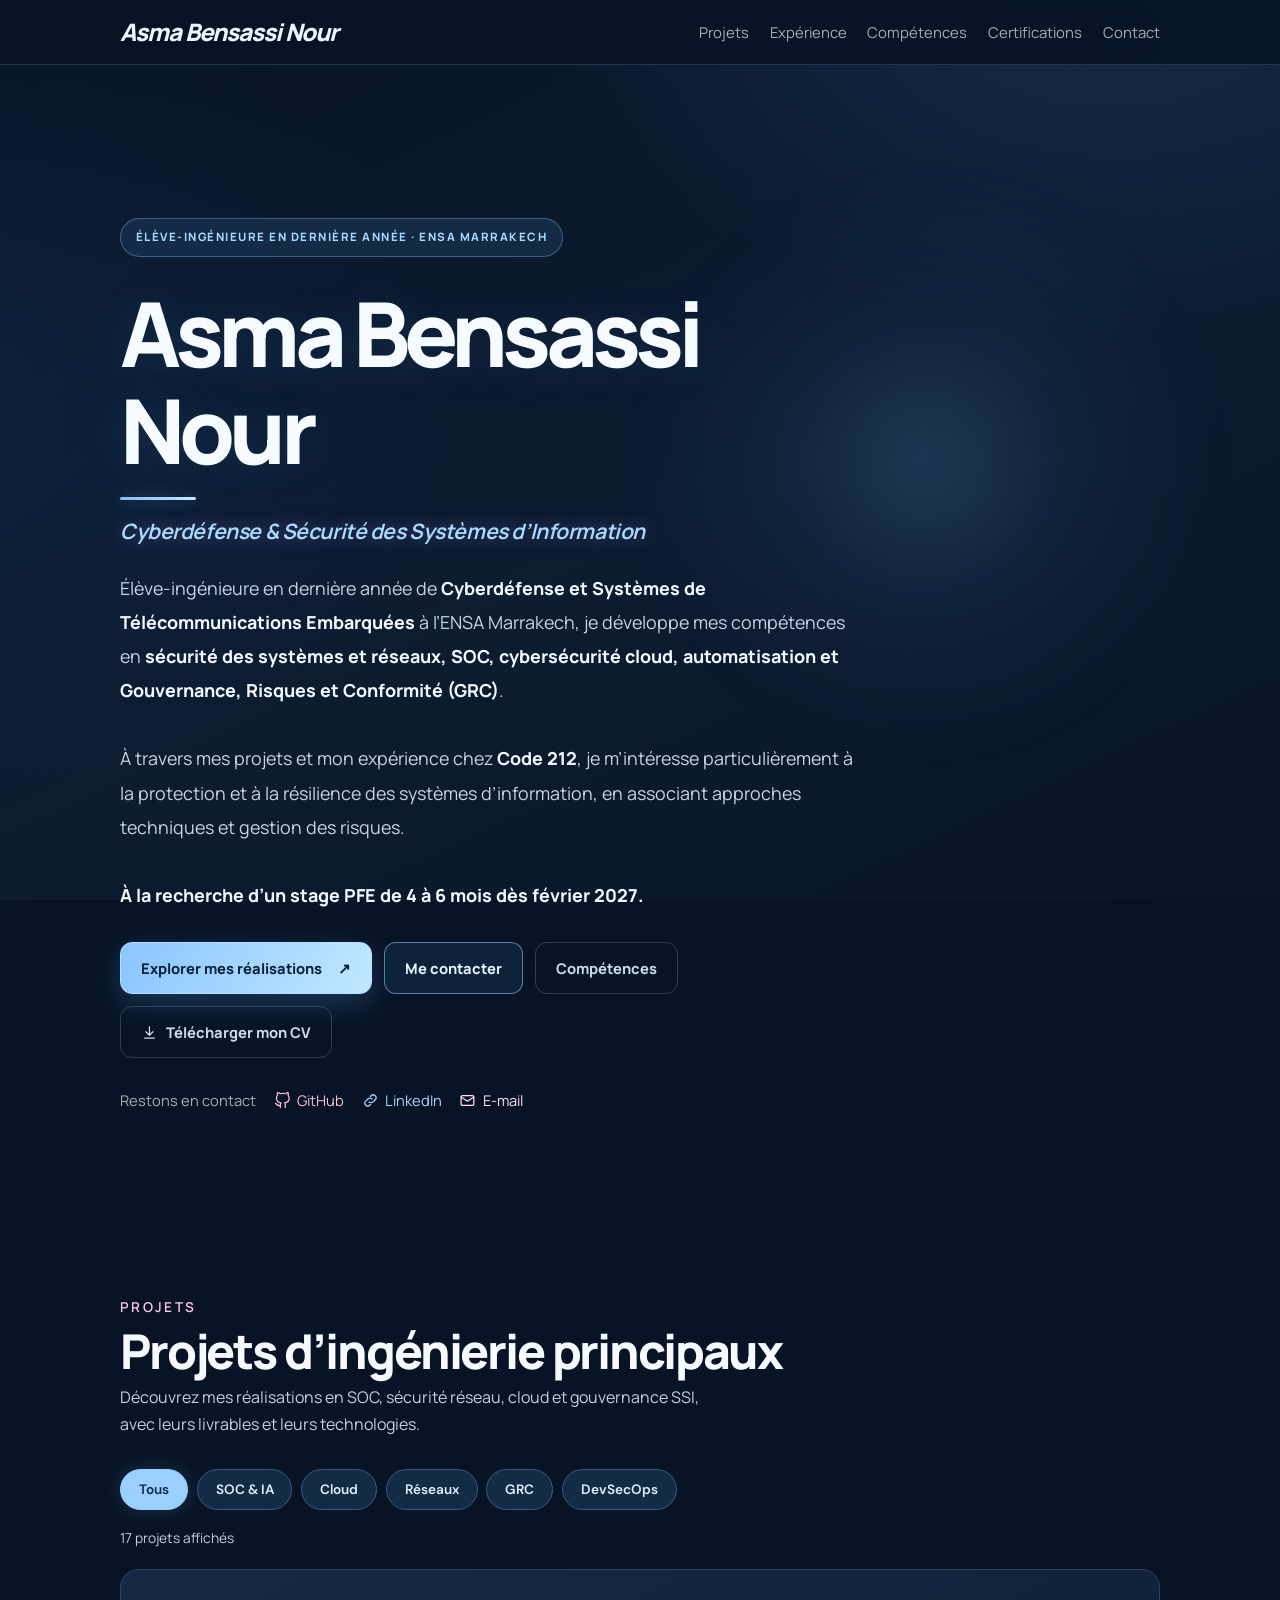
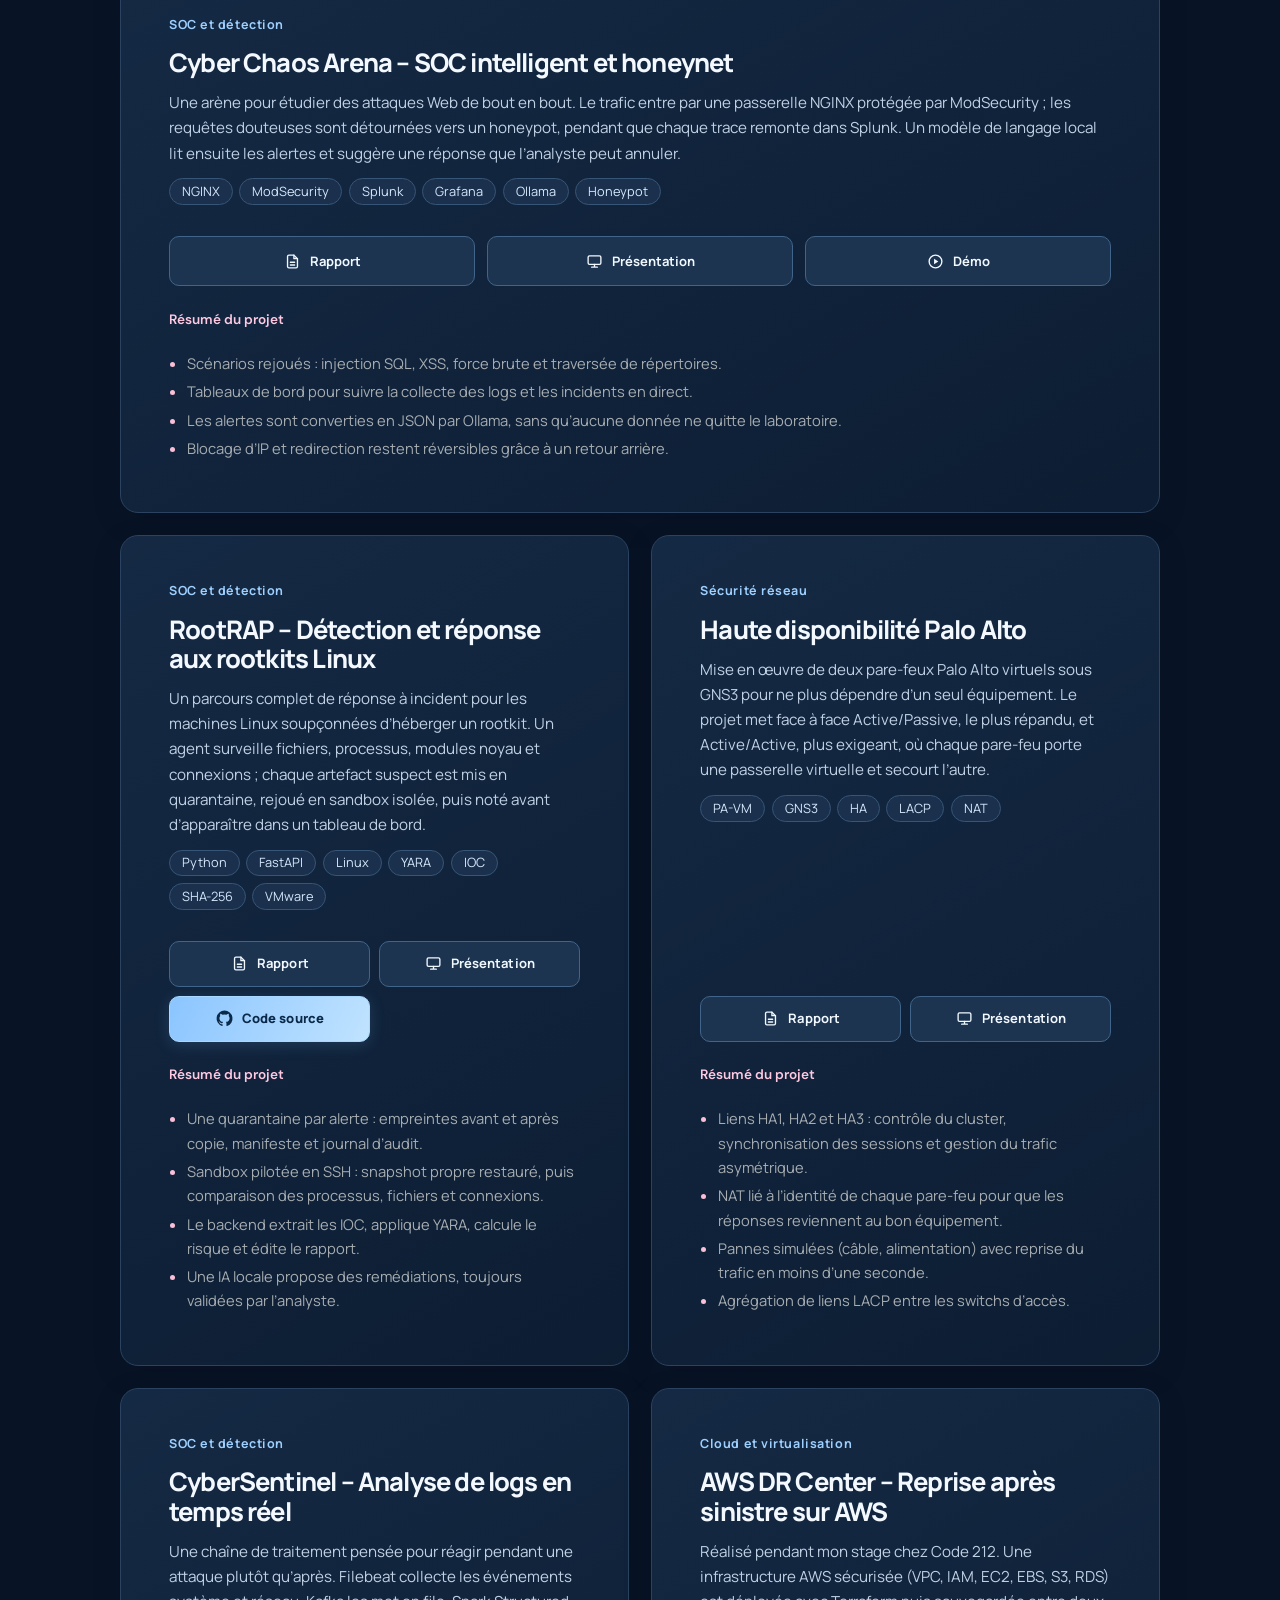
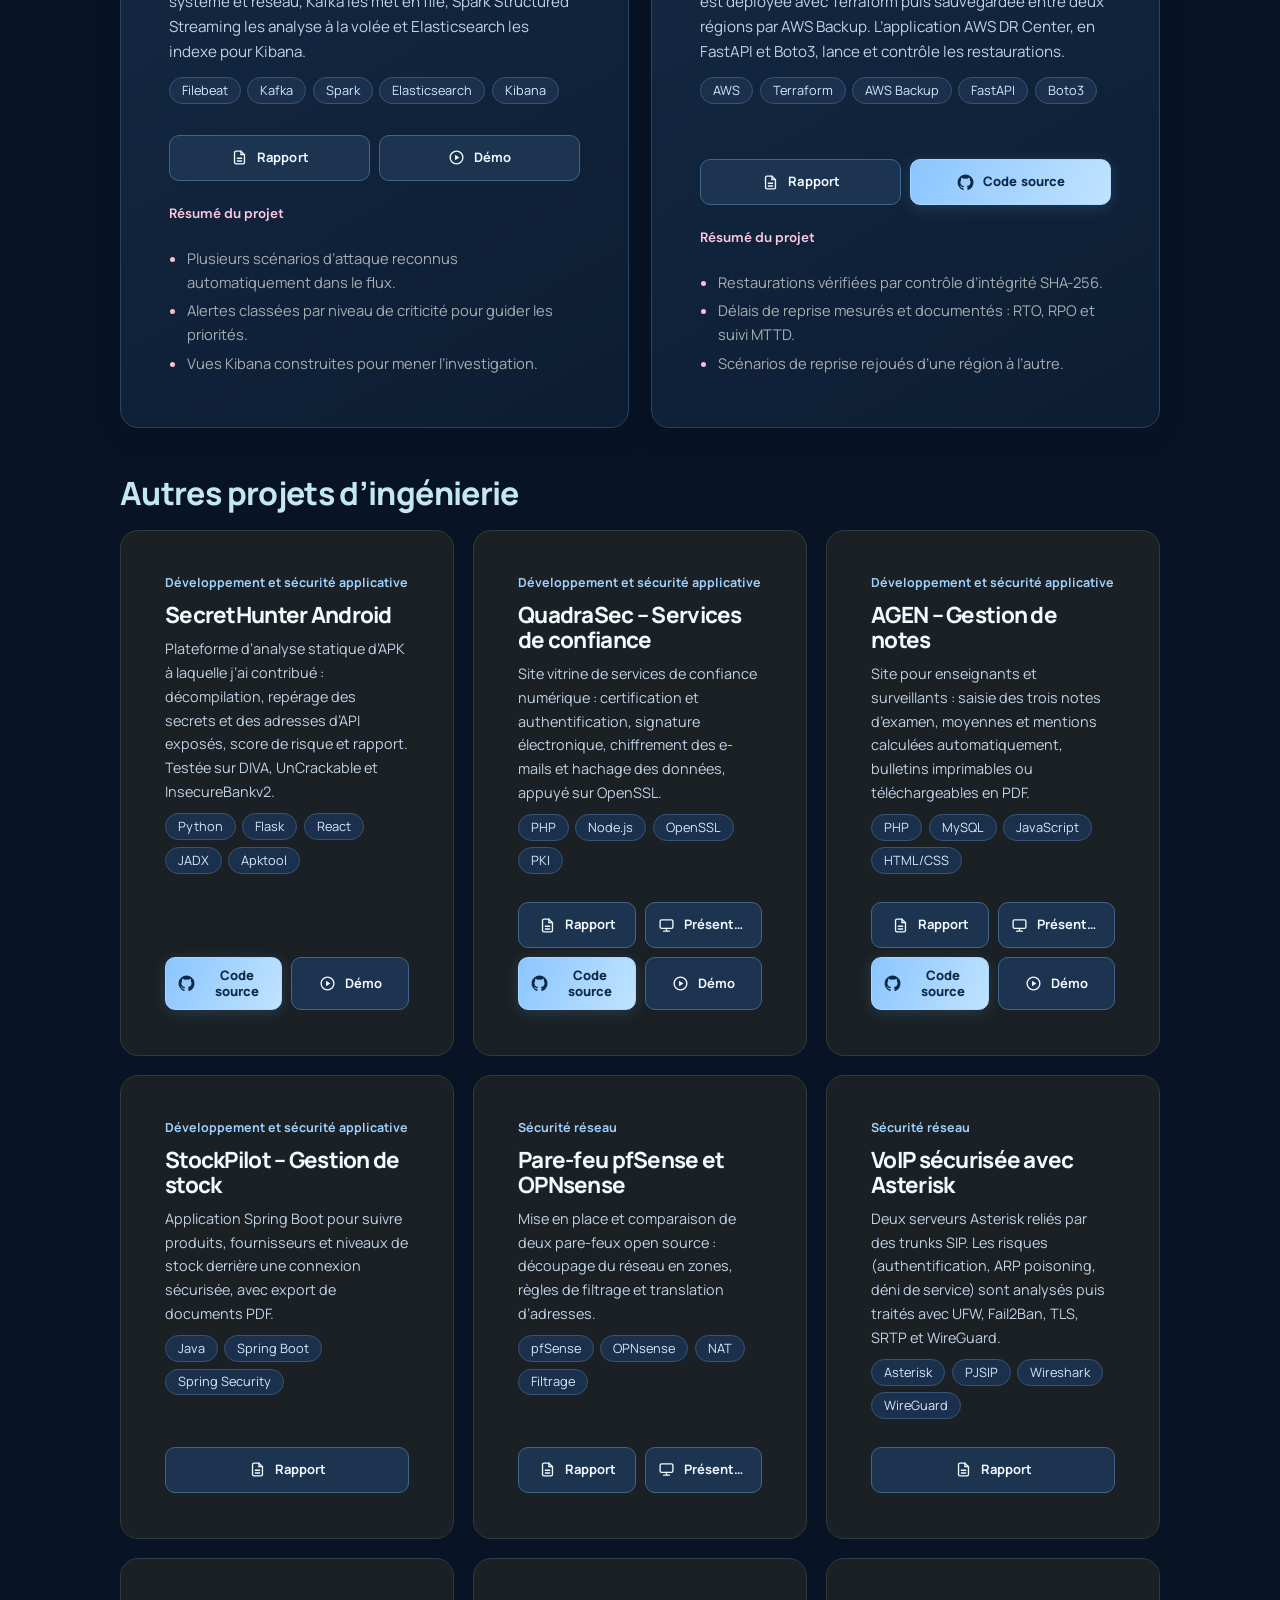
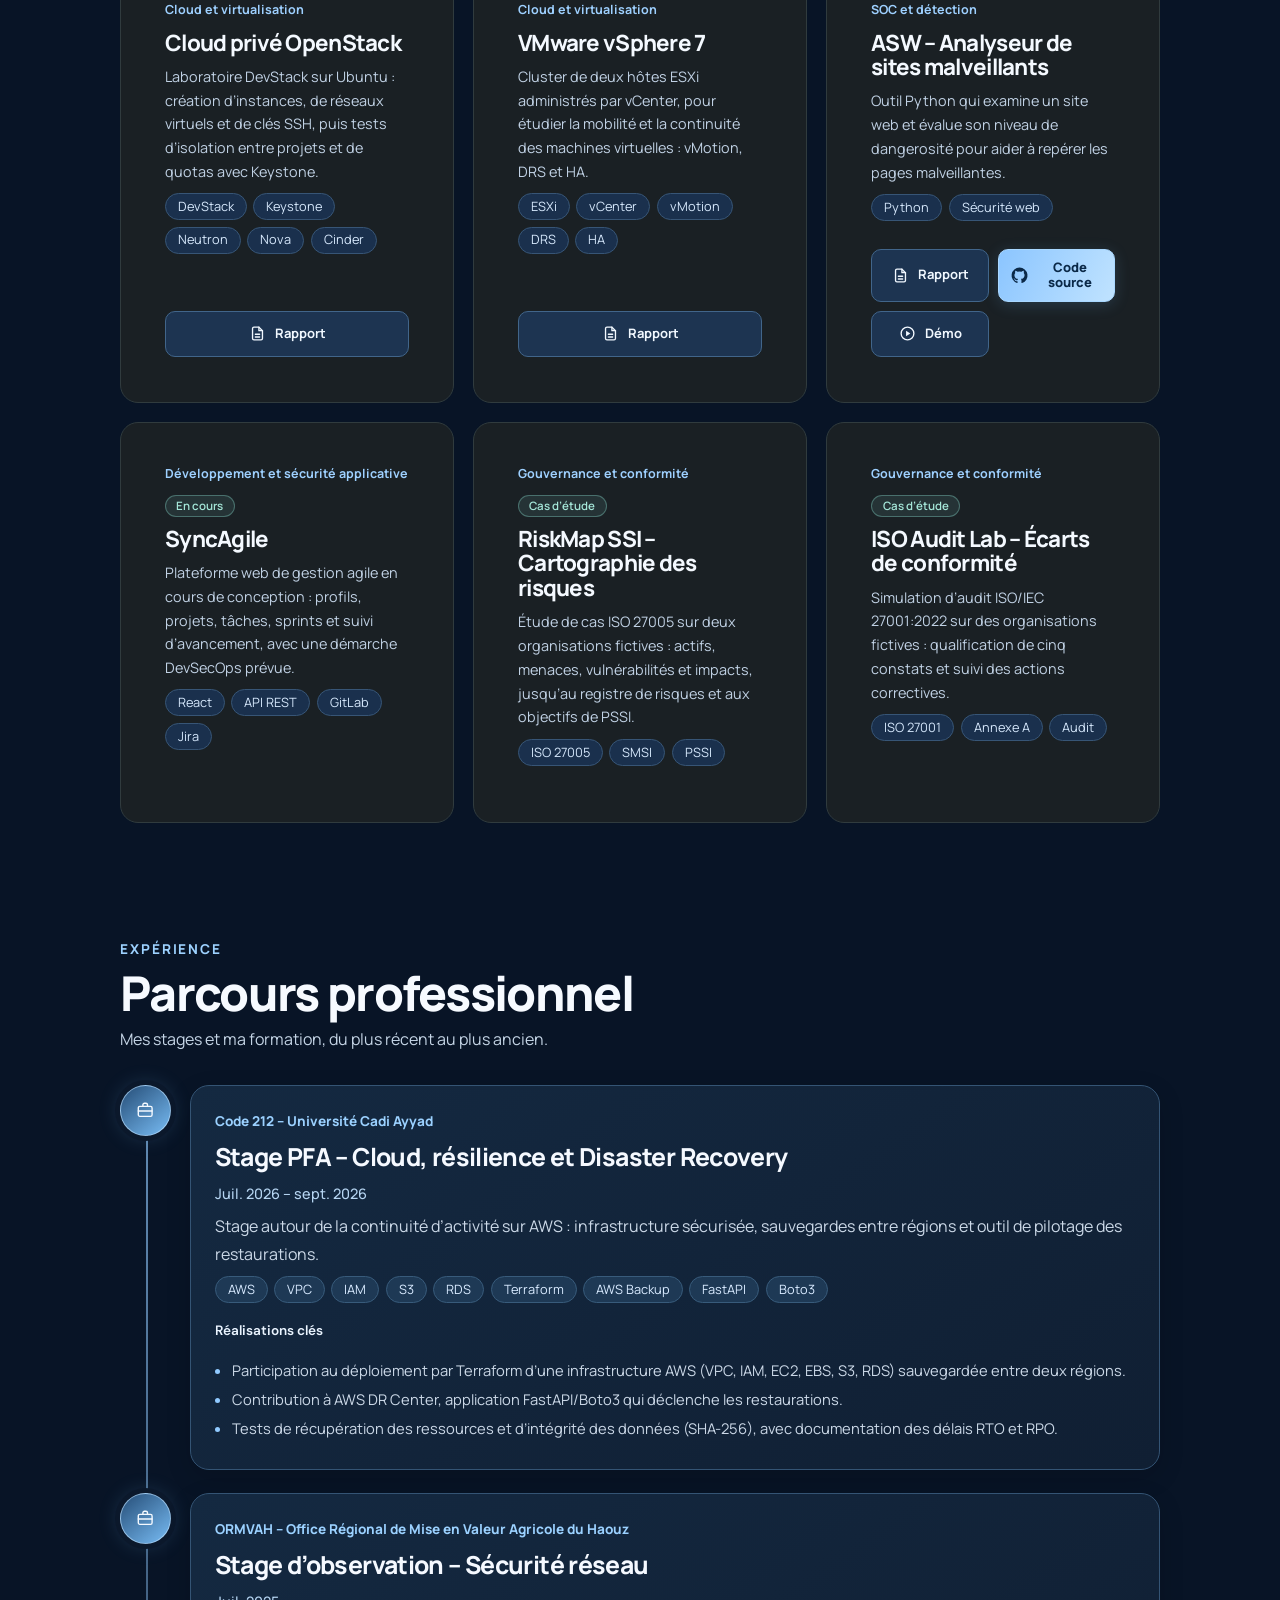
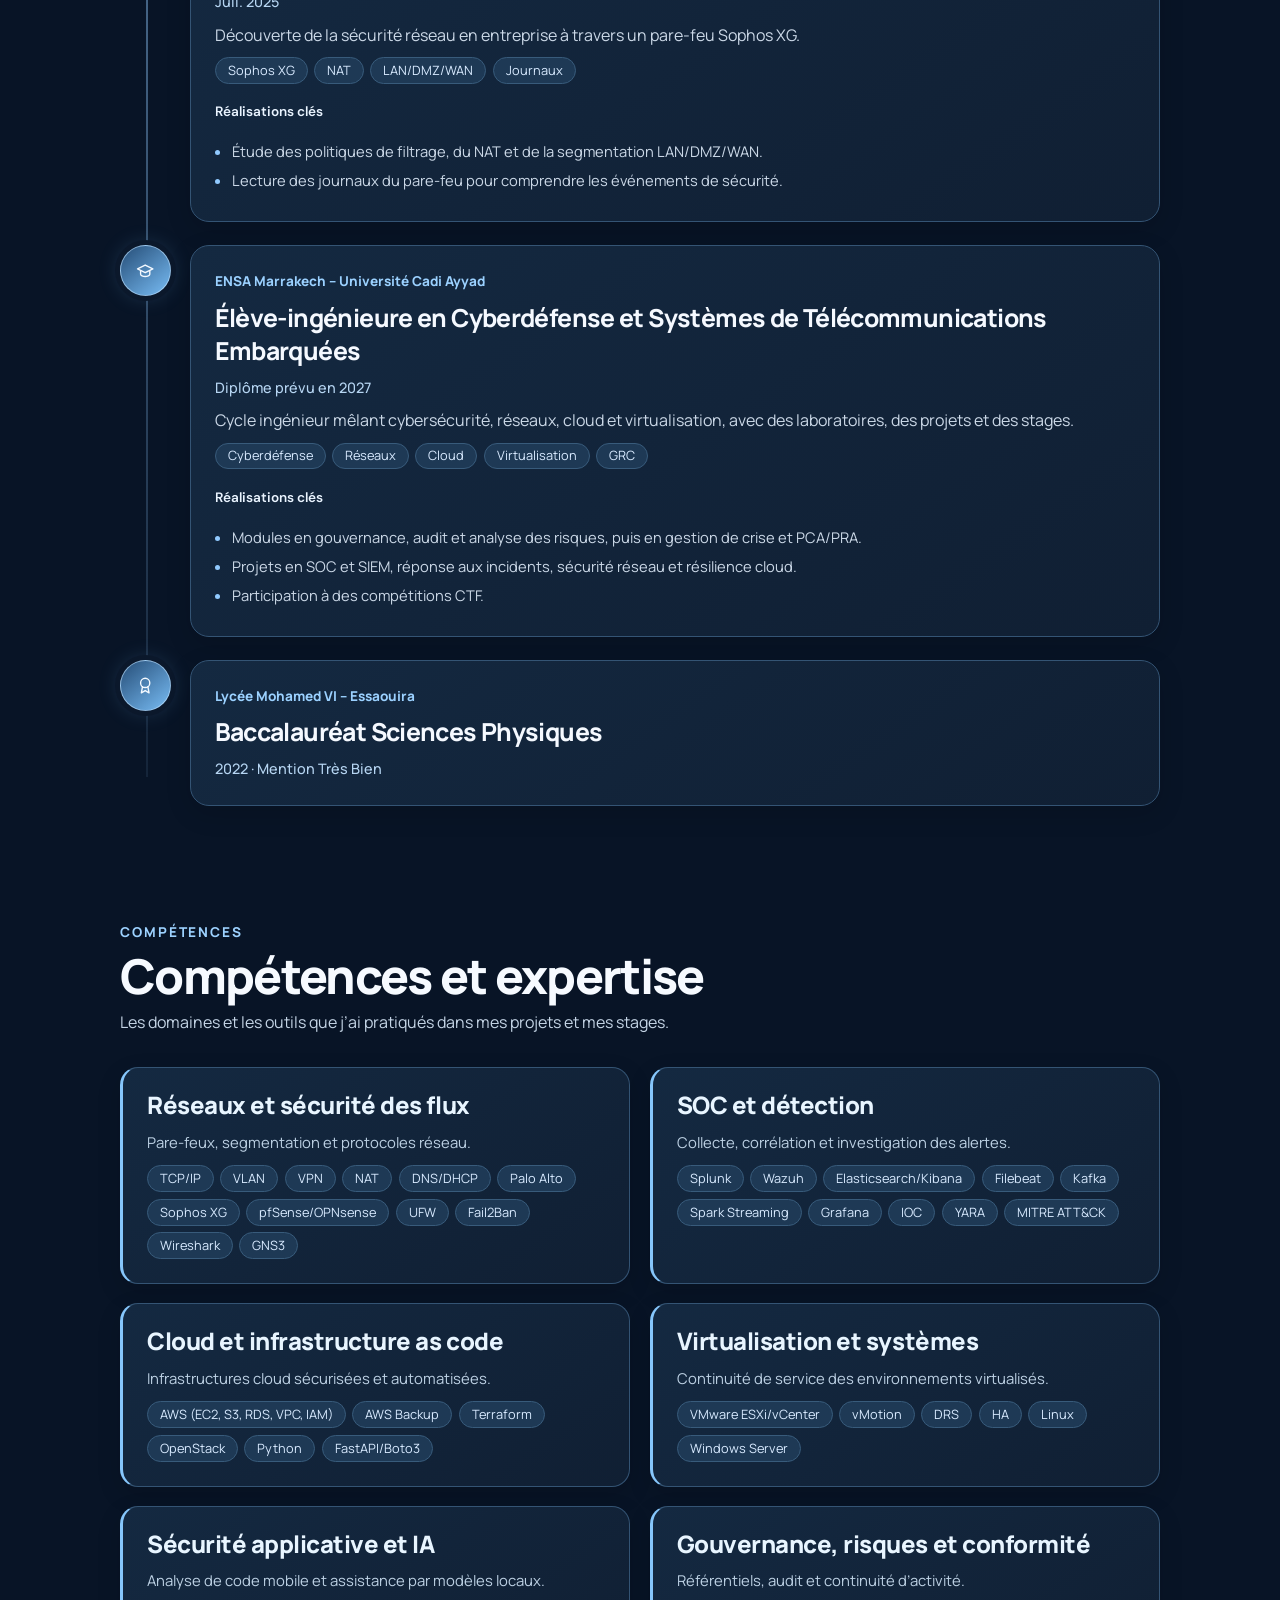
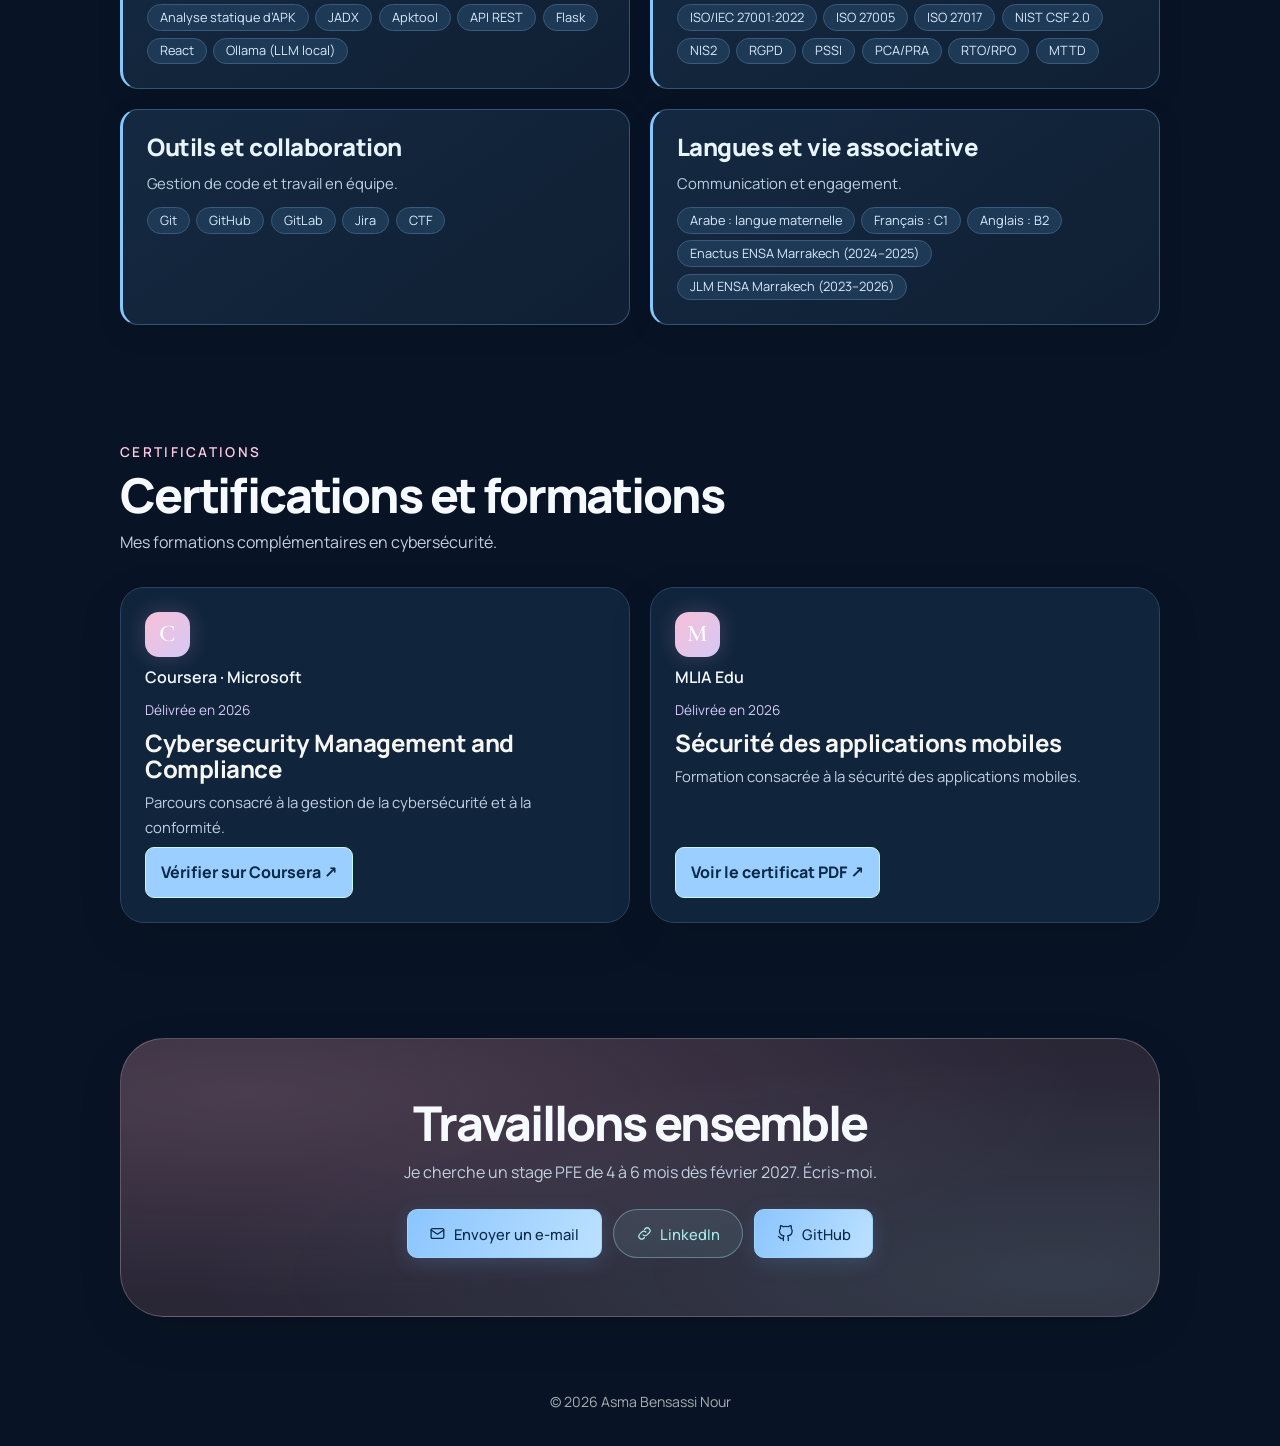
==== commit 43677101: "Rename index (2).html to index.html" ====
--- a/index.html
+++ b/index.html
@@ -384,6 +384,230 @@
 @media (max-width:520px) {
  #projets article.card .links {grid-template-columns:1fr!important;gap:9px!important}
 }
+</style><style>
+/* Portfolio Studio — visual refresh, preserves content and existing sections */
+:root{--bg:#101418!important;--ink:#f6f7f4!important;--muted:#aeb8b8!important;--line:rgba(255,255,255,.12)!important;--accent:#c7eddb!important}
+html{scroll-behavior:smooth}
+body{color:#f6f7f4!important;background:#101418!important;background-image:radial-gradient(ellipse 70rem 35rem at 85% -10%,rgba(167,216,204,.10),transparent 70%),radial-gradient(ellipse 40rem 30rem at 5% 48%,rgba(151,171,195,.065),transparent 75%)!important;font-family:Inter,ui-sans-serif,system-ui,-apple-system,'Segoe UI',sans-serif!important}
+body::before{opacity:.035!important}
+header.bar{background:rgba(16,20,24,.92)!important;border-bottom:1px solid rgba(255,255,255,.1)!important;backdrop-filter:blur(20px)}
+header .logo{background:none!important;color:#f6f7f4!important;-webkit-text-fill-color:#f6f7f4!important;font-weight:750!important;letter-spacing:-.04em!important}
+header a,nav a{transition:color .2s ease!important}header a:hover,nav a:hover{color:#bfe7d5!important}
+.hero{isolation:isolate!important}
+.hero::before{background:linear-gradient(130deg,rgba(255,255,255,.035),rgba(171,220,202,.055))!important;border:1px solid rgba(255,255,255,.10)!important;box-shadow:none!important}
+.hero h1{background:none!important;color:#f5f7f4!important;-webkit-text-fill-color:#f5f7f4!important;filter:none!important;text-shadow:none!important;font-weight:760!important;letter-spacing:-.058em!important;line-height:1.08!important}
+.hero h1::after{background:#bce7d4!important;width:76px!important;height:3px!important}
+.hero .label,.hero .role{color:#bfe8d6!important}
+h2{background:none!important;color:#f6f7f4!important;-webkit-text-fill-color:#f6f7f4!important;font-weight:760!important;letter-spacing:-.04em!important}
+h3,h3.sub{letter-spacing:-.02em!important}
+#projets article.card,#projets article.card:nth-child(n){background:#1a2024!important;border:1px solid #303b3e!important;border-radius:18px!important;box-shadow:none!important;overflow:hidden!important;transition:transform .22s ease,border-color .22s ease,box-shadow .22s ease!important}
+#projets article.card:hover{transform:translateY(-4px)!important;border-color:#779d91!important;box-shadow:0 18px 44px rgba(0,0,0,.19)!important}
+#projets article.card h3,#projets article.card:nth-child(n) h3{color:#f5f7f4!important;font-family:inherit!important;font-weight:740!important;letter-spacing:-.032em!important}
+#projets article.card .cover,#projets article.card .cover.art{background:linear-gradient(140deg,#263a3b,#233139)!important;border:1px solid #394b4c!important;border-radius:12px!important}
+#projets article.card .links{display:grid!important;grid-template-columns:repeat(var(--action-cols,2),minmax(0,1fr))!important;gap:9px!important;margin-top:auto!important;padding-top:18px!important;align-items:stretch!important}
+#projets article.card .links>a.lk{display:flex!important;align-items:center!important;justify-content:center!important;gap:7px!important;min-width:0!important;width:100%!important;max-width:none!important;min-height:44px!important;padding:10px 8px!important;box-sizing:border-box!important;white-space:nowrap!important;overflow:hidden!important;text-align:center!important;font:650 13px/1.2 Inter,ui-sans-serif,system-ui,sans-serif!important;border-radius:9px!important;box-shadow:none!important;transition:transform .2s ease,filter .2s ease!important}
+#projets article.card .links>a.lk:hover{transform:translateY(-2px)!important;filter:brightness(1.09)!important;box-shadow:none!important}
+#projets article.card .links>a.lk .action-label{min-width:0;overflow:hidden;text-overflow:ellipsis}
+#projets article.card .links>a.lk .i{flex:none!important;width:17px!important;height:17px!important}
+#projets article.card .links>a.lk.rap{background:#d9e7e0!important;color:#1b302b!important;border:1px solid #d9e7e0!important}
+#projets article.card .links>a.lk.pres{background:#b6d7d7!important;color:#173236!important;border:1px solid #b6d7d7!important}
+#projets article.card .links>a.lk.git{background:#c1d3e4!important;color:#213448!important;border:1px solid #c1d3e4!important}
+#projets article.card .links>a.lk.demo{background:#d6cee6!important;color:#322a48!important;border:1px solid #d6cee6!important}
+#projets article.card svg.sch .nl{fill:#eff9f5!important}#projets article.card svg.sch .ns{fill:#b5c9c9!important}#projets article.card svg.sch .el{fill:#a8d8c7!important}
+.filter-chip{border:1px solid #465257!important;color:#d4dedc!important;background:#20292d!important;border-radius:9px!important}
+.filter-chip.active,.filter-chip[aria-pressed=true]{background:#bfe6d5!important;border-color:#bfe6d5!important;color:#172c28!important;box-shadow:none!important}
+.btn.fill,.btn.mint,.btn.amber,.btn.cv{background:#c4e8d7!important;color:#172e27!important;border:1px solid #c4e8d7!important;border-radius:10px!important;box-shadow:none!important}
+.cert,.mini,.feat{border-color:rgba(255,255,255,.13)!important}
+#certifications .cert .cert-link{background:#bfe6d5!important;color:#173029!important;border-radius:9px!important}
+#projets article.card[hidden]{display:none!important}
+@media(max-width:900px){#projets article.card .links{grid-template-columns:repeat(2,minmax(0,1fr))!important}}
+@media(max-width:430px){#projets article.card .links>a.lk{font-size:12px!important;padding:9px 5px!important;white-space:normal!important}.hero h1{letter-spacing:-.04em!important}}
+</style><style>
+/* Minimal portfolio — no architectural diagrams */
+:root{--bg:#0d1013!important;--ink:#f5f5f1!important;--muted:#a7adb1!important;--line:#343b3c!important}
+html{scroll-behavior:smooth}
+body{background:#0d1013!important;background-image:none!important;color:#f5f5f1!important}
+body::before{display:none!important}
+header.bar{background:rgba(13,16,19,.94)!important;border-bottom:1px solid #2b3235!important}
+.hero::before{background:linear-gradient(125deg,rgba(255,255,255,.025),rgba(255,255,255,.005))!important;border-color:#31393a!important}
+.hero h1,header .logo{background:none!important;color:#f4f6f3!important;-webkit-text-fill-color:#f4f6f3!important;filter:none!important;text-shadow:none!important}
+.hero h1::after{background:#c4e5d6!important}
+h2{background:none!important;color:#f4f6f3!important;-webkit-text-fill-color:#f4f6f3!important}
+#projets article.card{background:#171c20!important;border:1px solid #333c3e!important;border-radius:16px!important;padding:24px!important;box-shadow:none!important;min-width:0!important}
+#projets article.card:hover{transform:translateY(-3px)!important;border-color:#88bba9!important;box-shadow:0 12px 28px rgba(0,0,0,.15)!important}
+#projets article.card h3,#projets article.card:nth-of-type(3n+2) h3,#projets article.card:nth-of-type(3n) h3{color:#f4f6f3!important;font-family:inherit!important;font-weight:700!important}
+#projets article.card .cover{display:none!important}
+#projets article.card .links{display:grid!important;grid-template-columns:repeat(2,minmax(0,1fr))!important;gap:9px!important;margin-top:auto!important;padding-top:20px!important}
+#projets article.card .links a.lk{width:100%!important;min-width:0!important;max-width:none!important;min-height:43px!important;padding:9px 10px!important;border-radius:8px!important;white-space:normal!important;font-size:13px!important;line-height:1.25!important;box-shadow:none!important;background:#232d31!important;color:#e5f1ec!important;border:1px solid #40504f!important;display:flex!important;justify-content:center!important;align-items:center!important;gap:8px!important;box-sizing:border-box!important}
+#projets article.card .links a.lk.git{background:#c7e8da!important;color:#17342b!important;border-color:#c7e8da!important}
+#projets article.card .links a.lk:hover{transform:translateY(-2px)!important;background:#344543!important;box-shadow:none!important}
+#projets article.card .links a.lk.git:hover{background:#e0f4ea!important}
+#projets article.card .links a.lk .i{flex-shrink:0!important;width:17px!important;height:17px!important}
+#projets article.card[hidden]{display:none!important}
+.filter-chip[aria-pressed=true],.filter-chip.active{background:#c7e8da!important;color:#142c25!important;border-color:#c7e8da!important}
+@media(max-width:420px){#projets article.card .links{grid-template-columns:1fr!important}}
+</style><link href="https://fonts.googleapis.com/css2?family=DM+Sans:wght@400;500;600;700;800&amp;family=Manrope:wght@400;500;600;700;800&amp;display=swap" rel="stylesheet"/><style>
+/* DESIGN SYSTEM — graphite, ivoire, menthe (un seul accent) */
+:root{--ui-bg:#111719;--ui-surface:#1b2426;--ui-elevated:#202b2d;--ui-border:#344244;
+--ui-accent:#9cdec8;--ui-ink:#f4f6f3;--ui-muted:#b7c3c1}
+html{scroll-behavior:smooth}
+body{font-family:'DM Sans',Arial,sans-serif!important;color:var(--ui-ink)!important;
+background:#111719!important;background-image:radial-gradient(ellipse 65rem 32rem at 80% -8%,rgba(156,222,200,.055),transparent 68%)!important;
+font-size:16px!important;line-height:1.65!important}
+body::before,body::after{opacity:0!important}
+h1,h2,h3,.logo{font-family:'Manrope','DM Sans',sans-serif!important}
+header.bar{background:rgba(17,23,25,.94)!important;border-bottom:1px solid var(--ui-border)!important;backdrop-filter:blur(14px)}
+header .logo,.hero h1,h2{color:var(--ui-ink)!important;background:none!important;
+-webkit-background-clip:initial!important;background-clip:initial!important;-webkit-text-fill-color:var(--ui-ink)!important;
+filter:none!important;text-shadow:none!important}
+.hero h1{font-weight:800!important;letter-spacing:-.055em!important;line-height:1.12!important}
+.hero h1::after{background:var(--ui-accent)!important;height:3px!important}
+.hero::before{background:none!important;border:0!important;box-shadow:none!important}
+.hero .label,.hero .role{color:var(--ui-accent)!important}
+h2{font-weight:800!important;letter-spacing:-.035em!important}
+h3{letter-spacing:-.02em!important}
+p,.muted{color:var(--ui-muted)!important}
+a{transition:color .2s ease,background-color .2s ease,border-color .2s ease}
+a:hover{color:var(--ui-accent)}
+#projets article.card,#projets article.card.feat,#projets article.card.wide{
+background:var(--ui-surface)!important;border:1px solid var(--ui-border)!important;
+border-radius:16px!important;box-shadow:none!important;overflow:hidden!important;
+transition:transform .25s ease,border-color .25s ease,box-shadow .25s ease!important}
+#projets article.card:hover{transform:translateY(-4px)!important;
+border-color:rgba(156,222,200,.55)!important;box-shadow:0 14px 30px rgba(0,0,0,.18)!important}
+#projets article.card h3,#projets article.card:nth-of-type(n) h3{color:var(--ui-ink)!important;font-weight:750!important}
+#projets article.card .cat,#projets article.card .cat[style]{color:var(--ui-accent)!important;font-weight:700!important}
+#projets article.card p{color:var(--ui-muted)!important;line-height:1.65!important}
+#projets article.card .tags li{background:#253133!important;border:1px solid #3a4b4c!important;color:#d7e1de!important}
+#projets article.card .links{display:grid!important;grid-template-columns:repeat(var(--action-cols,2),minmax(0,1fr))!important;
+gap:9px!important;margin-top:auto!important;padding-top:18px!important}
+#projets article.card .links>a.lk,#projets article.card .links>a.lk.git,#projets article.card .links>a.lk.demo,
+#projets article.card .links>a.lk.pres,#projets article.card .links>a.lk.rap{
+background:#263436!important;color:var(--ui-ink)!important;border:1px solid #435553!important;
+box-shadow:none!important;border-radius:9px!important;display:flex!important;
+align-items:center!important;justify-content:center!important;gap:8px!important;
+padding:10px 11px!important;min-height:44px!important;min-width:0!important;
+width:100%!important;max-width:none!important;white-space:normal!important;
+font-family:'DM Sans',sans-serif!important;font-size:13px!important;
+font-weight:700!important;line-height:1.2!important;text-align:center!important;
+transition:background .2s ease,transform .2s ease,border-color .2s ease!important}
+#projets article.card .links>a.lk:hover{background:#304641!important;border-color:var(--ui-accent)!important;
+transform:translateY(-2px)!important;color:#fff!important}
+#projets article.card .links>a.lk.git{background:var(--ui-accent)!important;color:#142a25!important;border-color:var(--ui-accent)!important}
+#projets article.card .links>a.lk.git:hover{background:#b9efdc!important;color:#142a25!important}
+#projets article.card .links>a.lk .i{width:17px!important;height:17px!important;flex-shrink:0!important}
+.filter-chip{border:1px solid #41514e!important;background:#202b2d!important;color:#d8e2df!important;
+border-radius:100px!important;transition:background .2s ease,transform .2s ease!important}
+.filter-chip:hover{transform:translateY(-2px)!important;border-color:var(--ui-accent)!important}
+.filter-chip[aria-pressed="true"],.filter-chip.active{background:var(--ui-accent)!important;color:#132c25!important;
+border-color:var(--ui-accent)!important;box-shadow:none!important}
+.btn.fill,.btn.mint,.btn.amber,.btn.cv{background:var(--ui-accent)!important;color:#132c25!important;
+border-color:var(--ui-accent)!important;box-shadow:none!important}
+.btn:hover{transform:translateY(-2px)!important}
+#certifications .cert{background:var(--ui-surface)!important;border:1px solid var(--ui-border)!important}
+#certifications .cert .cert-link{background:var(--ui-accent)!important;color:#132c25!important}
+#projets article.card[hidden]{display:none!important}
+@media(max-width:900px){#projets article.card .links{grid-template-columns:repeat(2,minmax(0,1fr))!important}}
+@media(max-width:440px){#projets article.card .links>a.lk{font-size:12px!important;padding:9px 6px!important}}
+@media(prefers-reduced-motion:reduce){*,*::before,*::after{animation-duration:.01ms!important;transition-duration:.01ms!important;scroll-behavior:auto!important}}
+/* Progressive enhancement: animations only on supported browsers */
+@supports (animation-timeline:view()){
+#projets article.card{animation:card-enter both;animation-timeline:view();animation-range:entry 0% entry 22%}
+@keyframes card-enter{from{opacity:.65;translate:0 14px}to{opacity:1;translate:0 0}}
+}
+</style><style>
+/* Navy & Ice — luminous professional edition */
+:root{--ui-bg:#081426!important;--ui-surface:#101f35!important;--ui-elevated:#172b46!important;--ui-border:#2a4260!important;--ui-accent:#91caff!important;--ui-ink:#f5f9ff!important;--ui-muted:#c1d0e1!important}
+html{color-scheme:dark}
+body{font-family:'Manrope',system-ui,sans-serif!important;color:#f5f9ff!important;background-color:#081426!important;background-image:radial-gradient(ellipse 900px 650px at 85% -10%,rgba(78,157,242,.17),transparent 65%),radial-gradient(ellipse 850px 600px at -10% 43%,rgba(48,109,207,.11),transparent 70%),linear-gradient(155deg,#081426,#0c1c31 55%,#091527)!important;background-attachment:fixed!important}
+header.bar{background:rgba(8,20,38,.85)!important;border-bottom:1px solid rgba(142,197,255,.18)!important;backdrop-filter:blur(18px)!important}
+header .logo{color:#eaf5ff!important;-webkit-text-fill-color:#eaf5ff!important;font-weight:800!important;letter-spacing:-.045em!important}
+.hero h1{color:#f6fbff!important;-webkit-text-fill-color:#f6fbff!important;font-family:'Manrope',sans-serif!important;font-weight:800!important;letter-spacing:-.06em!important;text-shadow:0 0 38px rgba(125,190,255,.19)!important}
+.hero h1::after{background:linear-gradient(90deg,#80bdf9,#c6e8ff)!important;box-shadow:0 0 16px rgba(118,188,255,.4)!important}
+.hero .label,.hero .role{color:#a5d4ff!important}
+h2{color:#f6faff!important;-webkit-text-fill-color:#f6faff!important;font-weight:800!important;letter-spacing:-.045em!important}
+h2::after{background:#9bcfff!important}
+h3{font-weight:750!important}
+p,.muted{color:#c1d0e1!important}
+#projets article.card,#projets article.card.feat,#projets article.card.wide{background:linear-gradient(150deg,rgba(21,42,69,.98),rgba(13,30,52,.98))!important;border:1px solid #2b4360!important;border-radius:18px!important;box-shadow:0 8px 28px rgba(1,8,20,.18)!important;transition:transform .25s ease,border-color .25s ease,box-shadow .25s ease!important}
+#projets article.card:hover{transform:translateY(-5px)!important;border-color:#75b8f5!important;box-shadow:0 18px 42px rgba(0,5,18,.36),0 0 22px rgba(105,172,242,.11)!important}
+#projets article.card h3,#projets article.card:nth-of-type(n) h3{color:#f4f9ff!important}
+#projets article.card .cat,#projets article.card .cat[style]{color:#9ed0ff!important}
+#projets article.card p{color:#c0d1e4!important}
+#projets article.card .tags li{background:#1a304d!important;color:#d5e7fb!important;border:1px solid #375576!important}
+#projets article.card .links>a.lk,#projets article.card .links>a.lk.git,#projets article.card .links>a.lk.demo,#projets article.card .links>a.lk.pres,#projets article.card .links>a.lk.rap{background:#1d3451!important;color:#f1f8ff!important;border:1px solid #41658a!important;border-radius:10px!important;box-shadow:none!important;min-height:46px!important;font-family:'Manrope',sans-serif!important;font-size:13px!important}
+#projets article.card .links>a.lk.git{background:linear-gradient(115deg,#8bc5ff,#c0e3ff)!important;color:#0b2948!important;border-color:#a8d7ff!important;font-weight:800!important;box-shadow:0 3px 15px rgba(114,188,255,.17)!important}
+#projets article.card .links>a.lk:hover{background:#2a4d73!important;border-color:#8cc9ff!important;color:#fff!important;transform:translateY(-2px)!important;box-shadow:0 0 18px rgba(108,176,250,.12)!important}
+#projets article.card .links>a.lk.git:hover{background:linear-gradient(115deg,#b3ddff,#e0f3ff)!important;color:#0b2948!important}
+.filter-chip{background:#142b46!important;color:#e2efff!important;border:1px solid #385a7c!important}
+.filter-chip:hover{border-color:#91caff!important;background:#1d3b5b!important}
+.filter-chip[aria-pressed=true],.filter-chip.active{background:#9acfff!important;color:#0b2948!important;border-color:#9acfff!important;box-shadow:0 0 18px rgba(123,193,255,.17)!important}
+.btn.fill,.btn.mint,.btn.amber,.btn.cv{background:linear-gradient(115deg,#8bc5ff,#bce1ff)!important;color:#0b2948!important;border:1px solid #9ed3ff!important;box-shadow:0 5px 20px rgba(114,184,255,.17)!important}
+#certifications .cert{background:#10243c!important;border:1px solid #2b4360!important}
+#certifications .cert .cert-link{background:#9acfff!important;color:#0b2948!important}
+#projets article.card[hidden]{display:none!important}
+@media(prefers-reduced-motion:reduce){*,*::before,*::after{animation-duration:.01ms!important;transition-duration:.01ms!important}}
+</style><style>
+/* Navy & Ice — parcours professionnel + compétences */
+#experience,#competences{position:relative;isolation:isolate}
+#experience>.label,#competences>.label{color:#9dd2ff!important;letter-spacing:.14em!important;text-transform:uppercase!important;font-weight:750!important}
+#experience>h2,#competences>h2{color:#f4f9ff!important;letter-spacing:-.035em!important}
+#experience>.lead,#competences>.lead{color:#c4d4e5!important}
+#experience .timeline{position:relative;gap:1.45rem!important}
+#experience .timeline:before{content:"";position:absolute;left:1.62rem;top:1.8rem;bottom:1.8rem;width:2px;background:linear-gradient(180deg,rgba(145,202,255,.65),rgba(145,202,255,.09));z-index:-1}
+#experience .job{grid-template-columns:3.2rem minmax(0,1fr)!important;gap:1.15rem!important}
+#experience .job .dot,#experience .job:nth-child(n) .dot{background:linear-gradient(140deg,#254d77,#78bcf4)!important;border:1px solid rgba(188,225,255,.65)!important;color:#f4f9ff!important;box-shadow:0 0 0 5px #0b182b,0 0 22px rgba(115,184,250,.23)!important;transition:transform .25s ease,box-shadow .25s ease!important}
+#experience .job:hover .dot{transform:scale(1.07)!important;box-shadow:0 0 0 5px #0b182b,0 0 27px rgba(145,202,255,.5)!important}
+#experience .job .box{background:linear-gradient(145deg,#142941,#101f33)!important;border:1px solid #345474!important;border-radius:19px!important;box-shadow:0 8px 26px rgba(0,0,0,.14)!important;padding:1.5rem!important;transition:transform .25s ease,border-color .25s ease,box-shadow .25s ease!important}
+#experience .job .box:hover{transform:translateY(-3px)!important;border-color:#8bbfe9!important;box-shadow:0 15px 35px rgba(26,92,149,.19)!important}
+#experience .job .org,#experience .job:nth-child(n) .org{color:#9bd1ff!important;font-weight:750!important}
+#experience .job h3{color:#f5f9ff!important;letter-spacing:-.025em!important;line-height:1.35!important}
+#experience .job .meta{color:#b6d5f2!important}
+#experience .job p,#experience .job .sum{color:#cbd8e7!important;line-height:1.7!important}
+#experience .job h4{color:#eaf4ff!important}
+#experience .job .tags li{background:#1e3955!important;color:#d8eaff!important;border:1px solid #385b7b!important;box-shadow:none!important}
+#experience .job .sum li::marker{color:#91caff!important}
+#competences .skills{gap:1.2rem!important}
+#competences .skills .skill,#competences .skills .skill:nth-child(n){background:linear-gradient(145deg,#142941,#101f33)!important;border:1px solid #345474!important;border-left:3px solid #86c6fb!important;border-radius:18px!important;box-shadow:0 8px 24px rgba(0,0,0,.13)!important;padding:1.5rem!important;transition:transform .25s ease,border-color .25s ease,box-shadow .25s ease!important}
+#competences .skills .skill:hover{transform:translateY(-4px)!important;border-color:#91caff!important;box-shadow:0 15px 36px rgba(30,100,159,.21)!important}
+#competences .skills .skill h3,#competences .skills .skill:nth-child(n) h3{color:#e8f5ff!important;font-weight:800!important;letter-spacing:-.02em!important}
+#competences .skills .skill p{color:#bcd0e3!important;line-height:1.65!important}
+#competences .skills .skill .tags li{background:#1e3955!important;border:1px solid #385b7b!important;color:#d8eaff!important;box-shadow:none!important;transition:background .2s ease,border-color .2s ease!important}
+#competences .skills .skill .tags li:hover{background:#294d70!important;border-color:#86c6fb!important}
+@media(max-width:650px){#experience .job{grid-template-columns:2.5rem minmax(0,1fr)!important;gap:.65rem!important}#experience .job .dot{width:2.5rem!important;height:2.5rem!important}#experience .timeline:before{left:1.25rem!important}#experience .job .box,#competences .skills .skill{padding:1.1rem!important}#competences .skills{grid-template-columns:1fr!important}}
+@media(prefers-reduced-motion:reduce){#experience .job .box,#competences .skill,#experience .dot{transition:none!important}}
+</style><style>
+/* Hero editorial : Navy & Ice */
+#top.hero{position:relative;isolation:isolate;padding-top:clamp(88px,12vw,160px)!important;padding-bottom:clamp(72px,10vw,126px)!important}
+#top.hero:after{content:"";position:absolute;z-index:-1;pointer-events:none;right:-6%;top:9%;width:min(50vw,590px);height:min(50vw,590px);border-radius:50%;background:radial-gradient(circle,rgba(124,193,255,.18) 0%,rgba(77,140,210,.075) 33%,transparent 70%);filter:blur(22px)}
+#top.hero .label{display:inline-flex!important;align-items:center;gap:10px;padding:9px 15px!important;border:1px solid rgba(145,202,255,.34)!important;border-radius:999px!important;background:rgba(30,58,90,.52)!important;color:#A8D9FF!important;font-family:Manrope,sans-serif!important;font-size:.72rem!important;font-weight:750!important;letter-spacing:.13em!important;text-transform:uppercase!important}
+#top.hero h1{font-family:Manrope,sans-serif!important;font-weight:850!important;font-size:clamp(3.15rem,7vw,6.6rem)!important;letter-spacing:-.065em!important;line-height:1.08!important;margin:22px 0 15px!important;color:#F7FBFF!important;text-shadow:0 4px 45px rgba(107,176,255,.13)!important}
+#top.hero .role{font-family:Manrope,sans-serif!important;color:#A9D9FF!important;font-size:clamp(1rem,2vw,1.32rem)!important;font-weight:650!important;letter-spacing:-.02em!important;line-height:1.55!important}
+#top.hero p{font-size:clamp(1rem,1.4vw,1.12rem)!important;line-height:1.9!important;max-width:760px!important;color:#C6D5E6!important;margin-top:24px!important}
+#top.hero p strong{color:#F2F8FF!important;font-weight:750!important}
+#top.hero .btns{display:flex!important;flex-wrap:wrap!important;gap:12px!important;align-items:center!important;margin-top:30px!important}
+#top.hero .btns>a{font-family:Manrope,sans-serif!important;min-height:52px!important;border-radius:12px!important;font-size:.92rem!important;font-weight:750!important;padding:13px 20px!important;transition:transform .23s ease,box-shadow .23s ease,background .23s ease!important}
+#top.hero .btns>a:nth-child(1){background:linear-gradient(115deg,#8AC5FF,#C0E7FF)!important;color:#0A2039!important;border:1px solid #B9E0FF!important;box-shadow:0 10px 28px rgba(90,167,247,.22)!important;display:inline-flex!important;gap:16px!important;align-items:center!important}
+#top.hero .btns>a:nth-child(2){background:rgba(20,44,72,.64)!important;color:#E5F4FF!important;border:1px solid rgba(148,202,255,.55)!important;box-shadow:none!important}
+#top.hero .btns>a:nth-child(n+3){background:transparent!important;color:#C8DBEF!important;border:1px solid rgba(133,173,213,.28)!important;box-shadow:none!important}
+#top.hero .btns>a:hover{transform:translateY(-3px)!important;box-shadow:0 14px 30px rgba(85,155,235,.18)!important}
+#top.hero .connect{margin-top:30px!important}
+@media(max-width:640px){#top.hero{padding-top:85px!important}#top.hero .btns>a{flex:1 1 180px!important;text-align:center!important;justify-content:center!important}}
+@media(prefers-reduced-motion:reduce){#top.hero .btns>a{transition:none!important}}
+</style><style>
+/* Derniers ajustements : accueil et projets */
+.hero .label{letter-spacing:.09em!important;font-size:.78rem!important;line-height:1.6!important}
+.hero .role{font-weight:650!important;letter-spacing:-.015em!important}
+.hero p{max-width:770px!important;line-height:1.85!important}
+.hero p strong{color:#eaf5ff!important}
+#projets article.card[hidden]{display:none!important}
+#projets article.card .links{grid-template-columns:repeat(2,minmax(0,1fr))!important}
+@media(max-width:540px){.hero .label{font-size:.68rem!important}}
+</style><style>/* Cyber Chaos Arena: trois actions strictement alignées */
+#projets #cyber-chaos-arena-card .links{display:grid!important;grid-template-columns:repeat(3,minmax(0,1fr))!important;gap:12px!important;width:100%!important;align-items:stretch!important;margin-top:auto!important;padding-top:18px!important}
+#projets #cyber-chaos-arena-card .links>a.lk{display:flex!important;align-items:center!important;justify-content:center!important;gap:8px!important;width:100%!important;min-width:0!important;max-width:none!important;min-height:50px!important;padding:11px 8px!important;margin:0!important;box-sizing:border-box!important;white-space:normal!important;text-align:center!important;line-height:1.25!important}
+#projets #cyber-chaos-arena-card .links>a.lk .i{width:17px!important;height:17px!important;flex-shrink:0!important}
+@media(max-width:520px){#projets #cyber-chaos-arena-card .links{gap:6px!important}#projets #cyber-chaos-arena-card .links>a.lk{font-size:11px!important;padding:9px 4px!important;gap:4px!important}#projets #cyber-chaos-arena-card .links>a.lk .i{width:14px!important;height:14px!important}}
 </style></head>
 <body>
 <svg aria-hidden="true" height="0" style="position:absolute" width="0"><defs><marker id="m-soc" markerheight="7" markerwidth="7" orient="auto-start-reverse" refx="8" refy="5" viewbox="0 0 10 10"><path d="M0 0L10 5L0 10z" fill="#ff7eb3"></path></marker><marker id="m-reseau" markerheight="7" markerwidth="7" orient="auto-start-reverse" refx="8" refy="5" viewbox="0 0 10 10"><path d="M0 0L10 5L0 10z" fill="#7cc4ff"></path></marker><marker id="m-cloud" markerheight="7" markerwidth="7" orient="auto-start-reverse" refx="8" refy="5" viewbox="0 0 10 10"><path d="M0 0L10 5L0 10z" fill="#b79cff"></path></marker><marker id="m-dev" markerheight="7" markerwidth="7" orient="auto-start-reverse" refx="8" refy="5" viewbox="0 0 10 10"><path d="M0 0L10 5L0 10z" fill="#fbbf24"></path></marker><marker id="m-gov" markerheight="7" markerwidth="7" orient="auto-start-reverse" refx="8" refy="5" viewbox="0 0 10 10"><path d="M0 0L10 5L0 10z" fill="#5eead4"></path></marker></defs></svg>
@@ -394,34 +618,33 @@
 <main class="wrap">
 <section class="hero" id="top">
 <div>
-<div class="label">Élève-ingénieure en dernière année</div>
+<div class="label">ÉLÈVE-INGÉNIEURE EN DERNIÈRE ANNÉE · ENSA MARRAKECH</div>
 <h1>Asma Bensassi Nour</h1>
-<div class="role">Cyberdéfense &amp; Systèmes de Télécommunications Embarquées</div>
-<p>Élève-ingénieure en dernière année de <strong>Cyberdéfense</strong> à l’<strong>ENSA Marrakech, Université Cadi Ayyad</strong>. Stage PFA en <strong>Cloud, résilience et Disaster Recovery</strong> chez <strong>Code 212</strong>. Centrée sur la <strong>sécurité réseau</strong>, le <strong>SOC et le SIEM</strong>, la <strong>résilience cloud</strong> et l’<strong>automatisation</strong>. À la recherche d’un <strong>stage PFE de 4 à 6 mois dès février 2027</strong>.</p>
-<div class="btns"><a class="btn fill" href="#projets">Voir mes projets</a><a class="btn mint" href="#experience">Expérience</a><a class="btn amber" href="#competences">Compétences</a><a class="btn cv" download="" href="CV.pdf"><svg aria-hidden="true" class="i" viewbox="0 0 24 24"><path d="M12 4v11M7 11l5 5 5-5M5 20h14"></path></svg>Télécharger mon CV</a></div>
+<div class="role">Cyberdéfense &amp; Sécurité des Systèmes d’Information</div>
+<p>Élève-ingénieure en dernière année de <strong>Cyberdéfense et Systèmes de Télécommunications Embarquées</strong> à l’ENSA Marrakech, je développe mes compétences en <strong>sécurité des systèmes et réseaux, SOC, cybersécurité cloud, automatisation et Gouvernance, Risques et Conformité (GRC)</strong>.<br/><br/>À travers mes projets et mon expérience chez <strong>Code 212</strong>, je m’intéresse particulièrement à la protection et à la résilience des systèmes d’information, en associant approches techniques et gestion des risques.<br/><br/><strong>À la recherche d’un stage PFE de 4 à 6 mois dès février 2027.</strong></p>
+<div class="btns"><a class="btn fill" href="#projets"><span>Explorer mes réalisations</span><span aria-hidden="true">↗</span></a><a class="btn mint" href="#contact">Me contacter</a><a class="btn amber" href="#competences">Compétences</a><a class="btn cv" download="" href="CV.pdf"><svg aria-hidden="true" class="i" viewbox="0 0 24 24"><path d="M12 4v11M7 11l5 5 5-5M5 20h14"></path></svg>Télécharger mon CV</a></div>
 <div class="connect"><span>Restons en contact</span>
 <a class="c-git" href="https://github.com/asmabn26" rel="noopener" target="_blank"><svg aria-hidden="true" class="i" viewbox="0 0 24 24"><path d="M9 19c-5 1.5-5-2.5-7-3m14 6v-3.87a3.37 3.37 0 00-.94-2.61c3.14-.35 6.44-1.54 6.44-7A5.44 5.44 0 0020 4.77 5.07 5.07 0 0019.91 1S18.73.65 16 2.48a13.38 13.38 0 00-7 0C6.27.65 5.09 1 5.09 1A5.07 5.07 0 005 4.77a5.44 5.44 0 00-1.5 3.78c0 5.42 3.3 6.61 6.44 7A3.37 3.37 0 009 18.13V22"></path></svg>GitHub</a>
 <a class="c-in" href="https://www.linkedin.com/in/asma-bensassi-nour-1bba90338" rel="noopener" target="_blank"><svg aria-hidden="true" class="i" viewbox="0 0 24 24"><path d="M10 14a4 4 0 005.7 0l3-3a4 4 0 00-5.7-5.7l-1 1M14 10a4 4 0 00-5.7 0l-3 3a4 4 0 005.7 5.7l1-1"></path></svg>LinkedIn</a>
 <a class="c-mail" href="mailto:asmabensassinour4@gmail.com"><svg aria-hidden="true" class="i" viewbox="0 0 24 24"><rect height="14" rx="2" width="18" x="3" y="5"></rect><path d="M3 7l9 6 9-6"></path></svg>E-mail</a></div>
 </div>
-<div class="arch"><img alt="Portrait d’Asma Bensassi Nour" src="photo.png"/></div>
 </section>
 <section id="projets">
 <div class="label">Projets</div><h2>Projets d’ingénierie principaux</h2>
-<p class="lead">Cinq réalisations en SOC, sécurité réseau et résilience cloud. Chaque schéma résume l’architecture du projet ; clique dessus pour ouvrir son document.</p><div aria-label="Filtrer les projets" class="filter-bar" role="group"><button aria-pressed="true" class="filter-chip" data-filter="all" type="button">Tous</button><button aria-pressed="false" class="filter-chip" data-filter="soc" type="button">SOC &amp; IA</button><button aria-pressed="false" class="filter-chip" data-filter="cloud" type="button">Cloud</button><button aria-pressed="false" class="filter-chip" data-filter="network" type="button">Réseaux</button><button aria-pressed="false" class="filter-chip" data-filter="grc" type="button">GRC</button><button aria-pressed="false" class="filter-chip" data-filter="devsecops" type="button">DevSecOps</button></div><p aria-live="polite" class="project-count">17 projets affichés</p>
-<div class="feats"><article class="card feat wide" data-categories="soc" style="--k:#8ce3d3"><a aria-label="Ouvrir le document du projet Cyber Chaos Arena – SOC intelligent et honeynet" class="cover art g-soc" href="projets/cyber-chaos-arena/presentation.pdf"><svg aria-label="Schéma du projet" class="sch" preserveaspectratio="xMidYMid meet" role="img" viewbox="0 0 480 270"><line marker-end="url(#m-soc)" stroke="#8ce3d3" stroke-opacity=".85" stroke-width="1.7" x1="148" x2="176" y1="72" y2="72"></line><line marker-end="url(#m-soc)" stroke="#8ce3d3" stroke-opacity=".85" stroke-width="1.7" x1="304" x2="332" y1="72" y2="72"></line><text class="el" text-anchor="middle" x="318" y="67">redirige</text><line marker-end="url(#m-soc)" stroke="#8ce3d3" stroke-opacity=".85" stroke-width="1.7" x1="396" x2="396" y1="114" y2="156"></line><text class="el" text-anchor="middle" x="396" y="130">traces</text><line marker-end="url(#m-soc)" stroke="#8ce3d3" stroke-opacity=".85" stroke-width="1.7" x1="332" x2="304" y1="198" y2="198"></line><line marker-end="url(#m-soc)" stroke="#8ce3d3" stroke-opacity=".85" stroke-width="1.7" x1="176" x2="148" y1="198" y2="198"></line><line marker-end="url(#m-soc)" stroke="#8ce3d3" stroke-opacity=".85" stroke-width="1.7" x1="136" x2="188" y1="156" y2="114"></line><g><rect fill="#183542" fill-opacity=".92" height="74" rx="16" stroke="#8ce3d3" stroke-opacity=".6" width="118" x="25" y="35"></rect><circle cx="84" cy="56" fill="#8ce3d3" fill-opacity=".2" r="12.5" stroke="#8ce3d3" stroke-opacity=".7"></circle><g fill="none" stroke="#8ce3d3" stroke-linecap="round" stroke-linejoin="round" stroke-width="2.4" transform="translate(76 48) scale(.667)"><rect height="11" rx="4" width="8" x="8" y="8"></rect><path d="M12 8V5M5 12h3M16 12h3M6 19l2-2M18 19l-2-2M9 5l3 3 3-3"></path></g><text class="nl" text-anchor="middle" x="84" y="85">Attaquant</text><text class="ns" text-anchor="middle" x="84" y="99">SQLi · XSS · brute force</text></g><g><rect fill="#183542" fill-opacity=".92" height="74" rx="16" stroke="#8ce3d3" stroke-opacity=".6" width="118" x="181" y="35"></rect><circle cx="240" cy="56" fill="#8ce3d3" fill-opacity=".2" r="12.5" stroke="#8ce3d3" stroke-opacity=".7"></circle><g fill="none" stroke="#8ce3d3" stroke-linecap="round" stroke-linejoin="round" stroke-width="2.4" transform="translate(232 48) scale(.667)"><path d="M12 3l8 3v6c0 5-3.5 8-8 9-4.5-1-8-4-8-9V6z"></path><path d="M9 12l2 2 4-4"></path></g><text class="nl" text-anchor="middle" x="240" y="85">NGINX + WAF</text><text class="ns" text-anchor="middle" x="240" y="99">ModSecurity</text></g><g><rect fill="#183542" fill-opacity=".92" height="74" rx="16" stroke="#8ce3d3" stroke-opacity=".6" width="118" x="337" y="35"></rect><circle cx="396" cy="56" fill="#8ce3d3" fill-opacity=".2" r="12.5" stroke="#8ce3d3" stroke-opacity=".7"></circle><g fill="none" stroke="#8ce3d3" stroke-linecap="round" stroke-linejoin="round" stroke-width="2.4" transform="translate(388 48) scale(.667)"><rect height="10" rx="2" width="14" x="5" y="11"></rect><path d="M8 11V8a4 4 0 018 0v3"></path></g><text class="nl" text-anchor="middle" x="396" y="85">Honeypot</text><text class="ns" text-anchor="middle" x="396" y="99">leurre isolé</text></g><g><rect fill="#183542" fill-opacity=".92" height="74" rx="16" stroke="#8ce3d3" stroke-opacity=".6" width="118" x="337" y="161"></rect><circle cx="396" cy="182" fill="#8ce3d3" fill-opacity=".2" r="12.5" stroke="#8ce3d3" stroke-opacity=".7"></circle><g fill="none" stroke="#8ce3d3" stroke-linecap="round" stroke-linejoin="round" stroke-width="2.4" transform="translate(388 174) scale(.667)"><path d="M4 20V10M10 20V4M16 20v-8M22 20H2"></path></g><text class="nl" text-anchor="middle" x="396" y="211">Splunk</text><text class="ns" text-anchor="middle" x="396" y="225">corrélation · logs</text></g><g><rect fill="#183542" fill-opacity=".92" height="74" rx="16" stroke="#8ce3d3" stroke-opacity=".6" width="118" x="181" y="161"></rect><circle cx="240" cy="182" fill="#8ce3d3" fill-opacity=".2" r="12.5" stroke="#8ce3d3" stroke-opacity=".7"></circle><g fill="none" stroke="#8ce3d3" stroke-linecap="round" stroke-linejoin="round" stroke-width="2.4" transform="translate(232 174) scale(.667)"><circle cx="11" cy="11" r="6.5"></circle><path d="M21 21l-5-5"></path></g><text class="nl" text-anchor="middle" x="240" y="211">IA locale</text><text class="ns" text-anchor="middle" x="240" y="225">Ollama</text></g><g><rect fill="#183542" fill-opacity=".92" height="74" rx="16" stroke="#8ce3d3" stroke-opacity=".6" width="118" x="25" y="161"></rect><circle cx="84" cy="182" fill="#8ce3d3" fill-opacity=".2" r="12.5" stroke="#8ce3d3" stroke-opacity=".7"></circle><g fill="none" stroke="#8ce3d3" stroke-linecap="round" stroke-linejoin="round" stroke-width="2.4" transform="translate(76 174) scale(.667)"><circle cx="12" cy="12" r="9"></circle><path d="M8 12l3 3 5-6"></path></g><text class="nl" text-anchor="middle" x="84" y="211">Réponse</text><text class="ns" text-anchor="middle" x="84" y="225">blocage · rollback</text></g></svg></a><div class="body"><span class="cat" style="color:#c69aff">SOC et détection</span><h3>Cyber Chaos Arena – SOC intelligent et honeynet</h3><p>Une arène pour étudier des attaques Web de bout en bout. Le trafic entre par une passerelle NGINX protégée par ModSecurity ; les requêtes douteuses sont détournées vers un honeypot, pendant que chaque trace remonte dans Splunk. Un modèle de langage local lit ensuite les alertes et suggère une réponse que l’analyste peut annuler.</p><ul class="tags"><li>NGINX</li><li>ModSecurity</li><li>Splunk</li><li>Grafana</li><li>Ollama</li><li>Honeypot</li></ul><div class="links"><a class="lk rap" href="projets/cyber-chaos-arena/rapport.pdf"><svg aria-hidden="true" class="i" viewbox="0 0 24 24"><path d="M14 3H7a2 2 0 00-2 2v14a2 2 0 002 2h10a2 2 0 002-2V8z"></path><path d="M14 3v5h5M9 13h6M9 17h6"></path></svg>Lire le rapport</a><a class="lk pres" href="projets/cyber-chaos-arena/presentation.pdf"><svg aria-hidden="true" class="i" viewbox="0 0 24 24"><rect height="12" rx="2" width="18" x="3" y="4"></rect><path d="M12 16v4M8 20h8"></path></svg>Voir la présentation</a>
+<p class="lead">Découvrez mes réalisations en SOC, sécurité réseau, cloud et gouvernance SSI, avec leurs livrables et leurs technologies.</p><div aria-label="Filtrer les projets" class="filter-bar" role="group"><button aria-pressed="true" class="filter-chip" data-filter="all" type="button">Tous</button><button aria-pressed="false" class="filter-chip" data-filter="soc" type="button">SOC &amp; IA</button><button aria-pressed="false" class="filter-chip" data-filter="cloud" type="button">Cloud</button><button aria-pressed="false" class="filter-chip" data-filter="network" type="button">Réseaux</button><button aria-pressed="false" class="filter-chip" data-filter="grc" type="button">GRC</button><button aria-pressed="false" class="filter-chip" data-filter="devsecops" type="button">DevSecOps</button></div><p aria-live="polite" class="project-count">17 projets affichés</p>
+<div class="feats"><article class="card feat wide" data-categories="soc" id="cyber-chaos-arena-card" style="--k:#8ce3d3"><div class="body"><span class="cat">SOC et détection</span><h3>Cyber Chaos Arena – SOC intelligent et honeynet</h3><p>Une arène pour étudier des attaques Web de bout en bout. Le trafic entre par une passerelle NGINX protégée par ModSecurity ; les requêtes douteuses sont détournées vers un honeypot, pendant que chaque trace remonte dans Splunk. Un modèle de langage local lit ensuite les alertes et suggère une réponse que l’analyste peut annuler.</p><ul class="tags"><li>NGINX</li><li>ModSecurity</li><li>Splunk</li><li>Grafana</li><li>Ollama</li><li>Honeypot</li></ul><div class="links" style="--action-cols:3"><a class="lk rap" href="projets/cyber-chaos-arena/rapport.pdf"><svg aria-hidden="true" class="i" viewbox="0 0 24 24"><path d="M14 3H7a2 2 0 00-2 2v14a2 2 0 002 2h10a2 2 0 002-2V8z"></path><path d="M14 3v5h5M9 13h6M9 17h6"></path></svg><span class="action-label">Rapport</span></a><a class="lk pres" href="projets/cyber-chaos-arena/presentation.pdf"><svg aria-hidden="true" class="i" viewbox="0 0 24 24"><rect height="12" rx="2" width="18" x="3" y="4"></rect><path d="M12 16v4M8 20h8"></path></svg><span class="action-label">Présentation</span></a>
 <!-- Pour ajouter la démo, retire les signes de commentaire et colle ton lien YouTube :
-<a class="lk demo" href="COLLE_LE_LIEN_YOUTUBE">Voir la démo</a> --><a class="lk demo" data-demo-src="projets/cyber-chaos-arena/demo.mp4" data-demo-title="Cyber Chaos Arena – SOC intelligent et honeynet" href="projets/cyber-chaos-arena/demo.mp4"><svg aria-hidden="true" class="i" viewbox="0 0 24 24"><circle cx="12" cy="12" r="9"></circle><path d="m10 8 6 4-6 4z"></path></svg>Voir la démo</a></div><h4>Résumé du projet</h4><ul class="sum"><li>Scénarios rejoués : injection SQL, XSS, force brute et traversée de répertoires.</li><li>Tableaux de bord pour suivre la collecte des logs et les incidents en direct.</li><li>Les alertes sont converties en JSON par Ollama, sans qu’aucune donnée ne quitte le laboratoire.</li><li>Blocage d’IP et redirection restent réversibles grâce à un retour arrière.</li></ul></div></article><article class="card feat" data-categories="soc" style="--k:#8ce3d3"><a aria-label="Ouvrir le document du projet RootRAP – Détection et réponse aux rootkits Linux" class="cover art g-soc" href="projets/rootrap/presentation.pdf"><svg aria-label="Schéma du projet" class="sch" preserveaspectratio="xMidYMid meet" role="img" viewbox="0 0 480 270"><line marker-end="url(#m-soc)" stroke="#8ce3d3" stroke-opacity=".85" stroke-width="1.7" x1="148" x2="176" y1="72" y2="72"></line><line marker-end="url(#m-soc)" stroke="#8ce3d3" stroke-opacity=".85" stroke-width="1.7" x1="304" x2="332" y1="72" y2="72"></line><line marker-end="url(#m-soc)" stroke="#8ce3d3" stroke-opacity=".85" stroke-width="1.7" x1="396" x2="396" y1="114" y2="156"></line><line marker-end="url(#m-soc)" stroke="#8ce3d3" stroke-opacity=".85" stroke-width="1.7" x1="332" x2="304" y1="198" y2="198"></line><line marker-end="url(#m-soc)" stroke="#8ce3d3" stroke-opacity=".85" stroke-width="1.7" x1="176" x2="148" y1="198" y2="198"></line><text class="el" text-anchor="middle" x="162" y="193">validé</text><g><rect fill="#183542" fill-opacity=".92" height="74" rx="16" stroke="#8ce3d3" stroke-opacity=".6" width="118" x="25" y="35"></rect><circle cx="84" cy="56" fill="#8ce3d3" fill-opacity=".2" r="12.5" stroke="#8ce3d3" stroke-opacity=".7"></circle><g fill="none" stroke="#8ce3d3" stroke-linecap="round" stroke-linejoin="round" stroke-width="2.4" transform="translate(76 48) scale(.667)"><circle cx="11" cy="11" r="6.5"></circle><path d="M21 21l-5-5"></path></g><text class="nl" text-anchor="middle" x="84" y="85">Agent</text><text class="ns" text-anchor="middle" x="84" y="99">fichiers · noyau · réseau</text></g><g><rect fill="#183542" fill-opacity=".92" height="74" rx="16" stroke="#8ce3d3" stroke-opacity=".6" width="118" x="181" y="35"></rect><circle cx="240" cy="56" fill="#8ce3d3" fill-opacity=".2" r="12.5" stroke="#8ce3d3" stroke-opacity=".7"></circle><g fill="none" stroke="#8ce3d3" stroke-linecap="round" stroke-linejoin="round" stroke-width="2.4" transform="translate(232 48) scale(.667)"><rect height="10" rx="2" width="14" x="5" y="11"></rect><path d="M8 11V8a4 4 0 018 0v3"></path></g><text class="nl" text-anchor="middle" x="240" y="85">Quarantaine</text><text class="ns" text-anchor="middle" x="240" y="99">hash + preuves</text></g><g><rect fill="#183542" fill-opacity=".92" height="74" rx="16" stroke="#8ce3d3" stroke-opacity=".6" width="118" x="337" y="35"></rect><circle cx="396" cy="56" fill="#8ce3d3" fill-opacity=".2" r="12.5" stroke="#8ce3d3" stroke-opacity=".7"></circle><g fill="none" stroke="#8ce3d3" stroke-linecap="round" stroke-linejoin="round" stroke-width="2.4" transform="translate(388 48) scale(.667)"><rect height="6" rx="2" width="18" x="3" y="4"></rect><rect height="6" rx="2" width="18" x="3" y="14"></rect><path d="M7 7h.01M7 17h.01"></path></g><text class="nl" text-anchor="middle" x="396" y="85">Sandbox</text><text class="ns" text-anchor="middle" x="396" y="99">VM isolée</text></g><g><rect fill="#183542" fill-opacity=".92" height="74" rx="16" stroke="#8ce3d3" stroke-opacity=".6" width="118" x="337" y="161"></rect><circle cx="396" cy="182" fill="#8ce3d3" fill-opacity=".2" r="12.5" stroke="#8ce3d3" stroke-opacity=".7"></circle><g fill="none" stroke="#8ce3d3" stroke-linecap="round" stroke-linejoin="round" stroke-width="2.4" transform="translate(388 174) scale(.667)"><path d="M8 9l-4 3 4 3M16 9l4 3-4 3M13.5 6l-3 12"></path></g><text class="nl" text-anchor="middle" x="396" y="211">Backend</text><text class="ns" text-anchor="middle" x="396" y="225">FastAPI · YARA</text></g><g><rect fill="#183542" fill-opacity=".92" height="74" rx="16" stroke="#8ce3d3" stroke-opacity=".6" width="118" x="181" y="161"></rect><circle cx="240" cy="182" fill="#8ce3d3" fill-opacity=".2" r="12.5" stroke="#8ce3d3" stroke-opacity=".7"></circle><g fill="none" stroke="#8ce3d3" stroke-linecap="round" stroke-linejoin="round" stroke-width="2.4" transform="translate(232 174) scale(.667)"><path d="M4 20V10M10 20V4M16 20v-8M22 20H2"></path></g><text class="nl" text-anchor="middle" x="240" y="211">Dashboard</text><text class="ns" text-anchor="middle" x="240" y="225">score · rapports</text></g><g><rect fill="#183542" fill-opacity=".92" height="74" rx="16" stroke="#8ce3d3" stroke-opacity=".6" width="118" x="25" y="161"></rect><circle cx="84" cy="182" fill="#8ce3d3" fill-opacity=".2" r="12.5" stroke="#8ce3d3" stroke-opacity=".7"></circle><g fill="none" stroke="#8ce3d3" stroke-linecap="round" stroke-linejoin="round" stroke-width="2.4" transform="translate(76 174) scale(.667)"><circle cx="12" cy="12" r="9"></circle><path d="M8 12l3 3 5-6"></path></g><text class="nl" text-anchor="middle" x="84" y="211">IA locale</text><text class="ns" text-anchor="middle" x="84" y="225">remédiation</text></g></svg></a><div class="body"><span class="cat" style="color:#c69aff">SOC et détection</span><h3>RootRAP – Détection et réponse aux rootkits Linux</h3><p>Un parcours complet de réponse à incident pour les machines Linux soupçonnées d’héberger un rootkit. Un agent surveille fichiers, processus, modules noyau et connexions ; chaque artefact suspect est mis en quarantaine, rejoué en sandbox isolée, puis noté avant d’apparaître dans un tableau de bord.</p><ul class="tags"><li>Python</li><li>FastAPI</li><li>Linux</li><li>YARA</li><li>IOC</li><li>SHA-256</li><li>VMware</li></ul><div class="links"><a class="lk rap" href="projets/rootrap/rapport.pdf"><svg aria-hidden="true" class="i" viewbox="0 0 24 24"><path d="M14 3H7a2 2 0 00-2 2v14a2 2 0 002 2h10a2 2 0 002-2V8z"></path><path d="M14 3v5h5M9 13h6M9 17h6"></path></svg>Lire le rapport</a><a class="lk pres" href="projets/rootrap/presentation.pdf"><svg aria-hidden="true" class="i" viewbox="0 0 24 24"><rect height="12" rx="2" width="18" x="3" y="4"></rect><path d="M12 16v4M8 20h8"></path></svg>Voir la présentation</a><a class="lk git" href="https://github.com/asmabn26/roottrap-ml" rel="noopener" target="_blank" title="Voir le code source sur GitHub"><svg aria-hidden="true" class="i" viewbox="0 0 24 24"><path d="M12 .8a11.2 11.2 0 0 0-3.54 21.83c.56.1.76-.24.76-.54v-2.08c-3.1.68-3.75-1.31-3.75-1.31-.5-1.29-1.24-1.64-1.24-1.64-1.01-.7.08-.69.08-.69 1.12.08 1.7 1.15 1.7 1.15.99 1.7 2.6 1.2 3.23.92.1-.72.39-1.2.7-1.47-2.48-.28-5.09-1.24-5.09-5.53 0-1.22.44-2.22 1.15-3-.12-.28-.5-1.42.11-2.96 0 0 .94-.3 3.08 1.15a10.7 10.7 0 0 1 5.6 0c2.14-1.45 3.08-1.15 3.08-1.15.61 1.54.23 2.68.11 2.96.72.78 1.15 1.78 1.15 3 0 4.3-2.61 5.25-5.1 5.52.4.35.75 1.03.75 2.08v3.08c0 .3.2.65.77.54A11.2 11.2 0 0 0 12 .8Z" fill="currentColor" stroke="none"></path></svg>Voir le code</a>
+<a class="lk demo" href="COLLE_LE_LIEN_YOUTUBE">Voir la démo</a> --><a class="lk demo" data-demo-src="projets/cyber-chaos-arena/demo.mp4" data-demo-title="Cyber Chaos Arena – SOC intelligent et honeynet" href="projets/cyber-chaos-arena/demo.mp4"><svg aria-hidden="true" class="i" viewbox="0 0 24 24"><circle cx="12" cy="12" r="9"></circle><path d="m10 8 6 4-6 4z"></path></svg><span class="action-label">Démo</span></a></div><h4>Résumé du projet</h4><ul class="sum"><li>Scénarios rejoués : injection SQL, XSS, force brute et traversée de répertoires.</li><li>Tableaux de bord pour suivre la collecte des logs et les incidents en direct.</li><li>Les alertes sont converties en JSON par Ollama, sans qu’aucune donnée ne quitte le laboratoire.</li><li>Blocage d’IP et redirection restent réversibles grâce à un retour arrière.</li></ul></div></article><article class="card feat" data-categories="soc" style="--k:#8ce3d3"><div class="body"><span class="cat">SOC et détection</span><h3>RootRAP – Détection et réponse aux rootkits Linux</h3><p>Un parcours complet de réponse à incident pour les machines Linux soupçonnées d’héberger un rootkit. Un agent surveille fichiers, processus, modules noyau et connexions ; chaque artefact suspect est mis en quarantaine, rejoué en sandbox isolée, puis noté avant d’apparaître dans un tableau de bord.</p><ul class="tags"><li>Python</li><li>FastAPI</li><li>Linux</li><li>YARA</li><li>IOC</li><li>SHA-256</li><li>VMware</li></ul><div class="links" style="--action-cols:3"><a class="lk rap" href="projets/rootrap/rapport.pdf"><svg aria-hidden="true" class="i" viewbox="0 0 24 24"><path d="M14 3H7a2 2 0 00-2 2v14a2 2 0 002 2h10a2 2 0 002-2V8z"></path><path d="M14 3v5h5M9 13h6M9 17h6"></path></svg><span class="action-label">Rapport</span></a><a class="lk pres" href="projets/rootrap/presentation.pdf"><svg aria-hidden="true" class="i" viewbox="0 0 24 24"><rect height="12" rx="2" width="18" x="3" y="4"></rect><path d="M12 16v4M8 20h8"></path></svg><span class="action-label">Présentation</span></a><a class="lk git" href="https://github.com/asmabn26/roottrap-ml" rel="noopener" target="_blank" title="Voir le code source sur GitHub"><svg aria-hidden="true" class="i" viewbox="0 0 24 24"><path d="M12 .8a11.2 11.2 0 0 0-3.54 21.83c.56.1.76-.24.76-.54v-2.08c-3.1.68-3.75-1.31-3.75-1.31-.5-1.29-1.24-1.64-1.24-1.64-1.01-.7.08-.69.08-.69 1.12.08 1.7 1.15 1.7 1.15.99 1.7 2.6 1.2 3.23.92.1-.72.39-1.2.7-1.47-2.48-.28-5.09-1.24-5.09-5.53 0-1.22.44-2.22 1.15-3-.12-.28-.5-1.42.11-2.96 0 0 .94-.3 3.08 1.15a10.7 10.7 0 0 1 5.6 0c2.14-1.45 3.08-1.15 3.08-1.15.61 1.54.23 2.68.11 2.96.72.78 1.15 1.78 1.15 3 0 4.3-2.61 5.25-5.1 5.52.4.35.75 1.03.75 2.08v3.08c0 .3.2.65.77.54A11.2 11.2 0 0 0 12 .8Z" fill="currentColor" stroke="none"></path></svg><span class="action-label">Code source</span></a>
 <!-- Pour ajouter la démo, retire les signes de commentaire et colle ton lien YouTube :
-<a class="lk demo" href="COLLE_LE_LIEN_YOUTUBE">Voir la démo</a> --></div><h4>Résumé du projet</h4><ul class="sum"><li>Une quarantaine par alerte : empreintes avant et après copie, manifeste et journal d’audit.</li><li>Sandbox pilotée en SSH : snapshot propre restauré, puis comparaison des processus, fichiers et connexions.</li><li>Le backend extrait les IOC, applique YARA, calcule le risque et édite le rapport.</li><li>Une IA locale propose des remédiations, toujours validées par l’analyste.</li></ul></div></article><article class="card feat" data-categories="network" style="--k:#8ce3d3"><a aria-label="Ouvrir le document du projet Haute disponibilité Palo Alto" class="cover art g-reseau" href="projets/palo-alto-ha/presentation.pdf"><svg aria-label="Schéma du projet" class="sch" preserveaspectratio="xMidYMid meet" role="img" viewbox="0 0 480 270"><line marker-end="url(#m-reseau)" stroke="#a7b9ff" stroke-opacity=".85" stroke-width="1.7" x1="148" x2="176" y1="109" y2="98"></line><line marker-end="url(#m-reseau)" stroke="#a7b9ff" stroke-opacity=".85" stroke-width="1.7" x1="148" x2="176" y1="161" y2="172"></line><line marker-end="url(#m-reseau)" marker-start="url(#m-reseau)" stroke="#a7b9ff" stroke-opacity=".85" stroke-width="1.7" x1="240" x2="240" y1="114" y2="156"></line><text class="el" text-anchor="middle" x="240" y="130">HA1 · HA2 · HA3</text><line marker-end="url(#m-reseau)" stroke="#a7b9ff" stroke-opacity=".85" stroke-width="1.7" x1="304" x2="332" y1="98" y2="109"></line><line marker-end="url(#m-reseau)" stroke="#a7b9ff" stroke-opacity=".85" stroke-width="1.7" x1="304" x2="332" y1="172" y2="161"></line><g><rect fill="#183542" fill-opacity=".92" height="74" rx="16" stroke="#a7b9ff" stroke-opacity=".6" width="118" x="25" y="98"></rect><circle cx="84" cy="119" fill="#a7b9ff" fill-opacity=".2" r="12.5" stroke="#a7b9ff" stroke-opacity=".7"></circle><g fill="none" stroke="#a7b9ff" stroke-linecap="round" stroke-linejoin="round" stroke-width="2.4" transform="translate(76 111) scale(.667)"><circle cx="12" cy="8" r="4"></circle><path d="M4 21c0-4 3.6-7 8-7s8 3 8 7"></path></g><text class="nl" text-anchor="middle" x="84" y="148">Clients LAN</text><text class="ns" text-anchor="middle" x="84" y="162">PC1 · PC2</text></g><g><rect fill="#183542" fill-opacity=".92" height="74" rx="16" stroke="#a7b9ff" stroke-opacity=".6" width="118" x="181" y="35"></rect><circle cx="240" cy="56" fill="#a7b9ff" fill-opacity=".2" r="12.5" stroke="#a7b9ff" stroke-opacity=".7"></circle><g fill="none" stroke="#a7b9ff" stroke-linecap="round" stroke-linejoin="round" stroke-width="2.4" transform="translate(232 48) scale(.667)"><path d="M12 3l8 3v6c0 5-3.5 8-8 9-4.5-1-8-4-8-9V6z"></path><path d="M9 12l2 2 4-4"></path></g><text class="nl" text-anchor="middle" x="240" y="85">PA-1</text><text class="ns" text-anchor="middle" x="240" y="99">pare-feu actif</text></g><g><rect fill="#183542" fill-opacity=".92" height="74" rx="16" stroke="#a7b9ff" stroke-opacity=".6" width="118" x="181" y="161"></rect><circle cx="240" cy="182" fill="#a7b9ff" fill-opacity=".2" r="12.5" stroke="#a7b9ff" stroke-opacity=".7"></circle><g fill="none" stroke="#a7b9ff" stroke-linecap="round" stroke-linejoin="round" stroke-width="2.4" transform="translate(232 174) scale(.667)"><path d="M12 3l8 3v6c0 5-3.5 8-8 9-4.5-1-8-4-8-9V6z"></path><path d="M9 12l2 2 4-4"></path></g><text class="nl" text-anchor="middle" x="240" y="211">PA-2</text><text class="ns" text-anchor="middle" x="240" y="225">pare-feu actif</text></g><g><rect fill="#183542" fill-opacity=".92" height="74" rx="16" stroke="#a7b9ff" stroke-opacity=".6" width="118" x="337" y="98"></rect><circle cx="396" cy="119" fill="#a7b9ff" fill-opacity=".2" r="12.5" stroke="#a7b9ff" stroke-opacity=".7"></circle><g fill="none" stroke="#a7b9ff" stroke-linecap="round" stroke-linejoin="round" stroke-width="2.4" transform="translate(388 111) scale(.667)"><circle cx="12" cy="5" r="2"></circle><circle cx="5" cy="19" r="2"></circle><circle cx="19" cy="19" r="2"></circle><path d="M12 7v4M12 11l-6 6M12 11l6 6"></path></g><text class="nl" text-anchor="middle" x="396" y="148">Routeur R1</text><text class="ns" text-anchor="middle" x="396" y="162">NAT → Internet</text></g></svg></a><div class="body"><span class="cat" style="color:#a7b9ff">Sécurité réseau</span><h3>Haute disponibilité Palo Alto</h3><p>Mise en œuvre de deux pare-feux Palo Alto virtuels sous GNS3 pour ne plus dépendre d’un seul équipement. Le projet met face à face Active/Passive, le plus répandu, et Active/Active, plus exigeant, où chaque pare-feu porte une passerelle virtuelle et secourt l’autre.</p><ul class="tags"><li>PA-VM</li><li>GNS3</li><li>HA</li><li>LACP</li><li>NAT</li></ul><div class="links"><a class="lk rap" href="projets/palo-alto-ha/rapport.pdf"><svg aria-hidden="true" class="i" viewbox="0 0 24 24"><path d="M14 3H7a2 2 0 00-2 2v14a2 2 0 002 2h10a2 2 0 002-2V8z"></path><path d="M14 3v5h5M9 13h6M9 17h6"></path></svg>Lire le rapport</a><a class="lk pres" href="projets/palo-alto-ha/presentation.pdf"><svg aria-hidden="true" class="i" viewbox="0 0 24 24"><rect height="12" rx="2" width="18" x="3" y="4"></rect><path d="M12 16v4M8 20h8"></path></svg>Voir la présentation</a></div><h4>Résumé du projet</h4><ul class="sum"><li>Liens HA1, HA2 et HA3 : contrôle du cluster, synchronisation des sessions et gestion du trafic asymétrique.</li><li>NAT lié à l’identité de chaque pare-feu pour que les réponses reviennent au bon équipement.</li><li>Pannes simulées (câble, alimentation) avec reprise du trafic en moins d’une seconde.</li><li>Agrégation de liens LACP entre les switchs d’accès.</li></ul></div></article><article class="card feat" data-categories="soc" style="--k:#8ce3d3"><a aria-label="Ouvrir le document du projet CyberSentinel – Analyse de logs en temps réel" class="cover art g-soc" href="projets/cybersentinel/rapport.pdf"><svg aria-label="Schéma du projet" class="sch" preserveaspectratio="xMidYMid meet" role="img" viewbox="0 0 480 270"><line marker-end="url(#m-soc)" stroke="#8ce3d3" stroke-opacity=".85" stroke-width="1.7" x1="148" x2="176" y1="72" y2="72"></line><line marker-end="url(#m-soc)" stroke="#8ce3d3" stroke-opacity=".85" stroke-width="1.7" x1="304" x2="332" y1="72" y2="72"></line><line marker-end="url(#m-soc)" stroke="#8ce3d3" stroke-opacity=".85" stroke-width="1.7" x1="396" x2="396" y1="114" y2="156"></line><line marker-end="url(#m-soc)" stroke="#8ce3d3" stroke-opacity=".85" stroke-width="1.7" x1="332" x2="304" y1="198" y2="198"></line><line marker-end="url(#m-soc)" stroke="#8ce3d3" stroke-opacity=".85" stroke-width="1.7" x1="176" x2="148" y1="198" y2="198"></line><g><rect fill="#183542" fill-opacity=".92" height="74" rx="16" stroke="#8ce3d3" stroke-opacity=".6" width="118" x="25" y="35"></rect><circle cx="84" cy="56" fill="#8ce3d3" fill-opacity=".2" r="12.5" stroke="#8ce3d3" stroke-opacity=".7"></circle><g fill="none" stroke="#8ce3d3" stroke-linecap="round" stroke-linejoin="round" stroke-width="2.4" transform="translate(76 48) scale(.667)"><path d="M8 6h13M8 12h13M8 18h13M3 6h.01M3 12h.01M3 18h.01"></path></g><text class="nl" text-anchor="middle" x="84" y="85">Filebeat</text><text class="ns" text-anchor="middle" x="84" y="99">collecte</text></g><g><rect fill="#183542" fill-opacity=".92" height="74" rx="16" stroke="#8ce3d3" stroke-opacity=".6" width="118" x="181" y="35"></rect><circle cx="240" cy="56" fill="#8ce3d3" fill-opacity=".2" r="12.5" stroke="#8ce3d3" stroke-opacity=".7"></circle><g fill="none" stroke="#8ce3d3" stroke-linecap="round" stroke-linejoin="round" stroke-width="2.4" transform="translate(232 48) scale(.667)"><rect height="6" rx="2" width="18" x="3" y="4"></rect><rect height="6" rx="2" width="18" x="3" y="14"></rect><path d="M7 7h.01M7 17h.01"></path></g><text class="nl" text-anchor="middle" x="240" y="85">Kafka</text><text class="ns" text-anchor="middle" x="240" y="99">file d’événements</text></g><g><rect fill="#183542" fill-opacity=".92" height="74" rx="16" stroke="#8ce3d3" stroke-opacity=".6" width="118" x="337" y="35"></rect><circle cx="396" cy="56" fill="#8ce3d3" fill-opacity=".2" r="12.5" stroke="#8ce3d3" stroke-opacity=".7"></circle><g fill="none" stroke="#8ce3d3" stroke-linecap="round" stroke-linejoin="round" stroke-width="2.4" transform="translate(388 48) scale(.667)"><circle cx="12" cy="12" r="3"></circle><path d="M12 2v3M12 19v3M2 12h3M19 12h3M5 5l2 2M17 17l2 2M19 5l-2 2M7 17l-2 2"></path></g><text class="nl" text-anchor="middle" x="396" y="85">Spark</text><text class="ns" text-anchor="middle" x="396" y="99">streaming</text></g><g><rect fill="#183542" fill-opacity=".92" height="74" rx="16" stroke="#8ce3d3" stroke-opacity=".6" width="118" x="337" y="161"></rect><circle cx="396" cy="182" fill="#8ce3d3" fill-opacity=".2" r="12.5" stroke="#8ce3d3" stroke-opacity=".7"></circle><g fill="none" stroke="#8ce3d3" stroke-linecap="round" stroke-linejoin="round" stroke-width="2.4" transform="translate(388 174) scale(.667)"><ellipse cx="12" cy="6" rx="8" ry="3"></ellipse><path d="M4 6v12c0 1.7 3.6 3 8 3s8-1.3 8-3V6M4 12c0 1.7 3.6 3 8 3s8-1.3 8-3"></path></g><text class="nl" text-anchor="middle" x="396" y="211">Elasticsearch</text><text class="ns" text-anchor="middle" x="396" y="225">indexation</text></g><g><rect fill="#183542" fill-opacity=".92" height="74" rx="16" stroke="#8ce3d3" stroke-opacity=".6" width="118" x="181" y="161"></rect><circle cx="240" cy="182" fill="#8ce3d3" fill-opacity=".2" r="12.5" stroke="#8ce3d3" stroke-opacity=".7"></circle><g fill="none" stroke="#8ce3d3" stroke-linecap="round" stroke-linejoin="round" stroke-width="2.4" transform="translate(232 174) scale(.667)"><path d="M4 20V10M10 20V4M16 20v-8M22 20H2"></path></g><text class="nl" text-anchor="middle" x="240" y="211">Kibana</text><text class="ns" text-anchor="middle" x="240" y="225">tableaux de bord</text></g><g><rect fill="#183542" fill-opacity=".92" height="74" rx="16" stroke="#8ce3d3" stroke-opacity=".6" width="118" x="25" y="161"></rect><circle cx="84" cy="182" fill="#8ce3d3" fill-opacity=".2" r="12.5" stroke="#8ce3d3" stroke-opacity=".7"></circle><g fill="none" stroke="#8ce3d3" stroke-linecap="round" stroke-linejoin="round" stroke-width="2.4" transform="translate(76 174) scale(.667)"><rect height="11" rx="4" width="8" x="8" y="8"></rect><path d="M12 8V5M5 12h3M16 12h3M6 19l2-2M18 19l-2-2M9 5l3 3 3-3"></path></g><text class="nl" text-anchor="middle" x="84" y="211">Alertes</text><text class="ns" text-anchor="middle" x="84" y="225">par criticité</text></g></svg></a><div class="body"><span class="cat" style="color:#c69aff">SOC et détection</span><h3>CyberSentinel – Analyse de logs en temps réel</h3><p>Une chaîne de traitement pensée pour réagir pendant une attaque plutôt qu’après. Filebeat collecte les événements système et réseau, Kafka les met en file, Spark Structured Streaming les analyse à la volée et Elasticsearch les indexe pour Kibana.</p><ul class="tags"><li>Filebeat</li><li>Kafka</li><li>Spark</li><li>Elasticsearch</li><li>Kibana</li></ul><div class="links"><a class="lk rap" href="projets/cybersentinel/rapport.pdf"><svg aria-hidden="true" class="i" viewbox="0 0 24 24"><path d="M14 3H7a2 2 0 00-2 2v14a2 2 0 002 2h10a2 2 0 002-2V8z"></path><path d="M14 3v5h5M9 13h6M9 17h6"></path></svg>Lire le rapport</a>
+<a class="lk demo" href="COLLE_LE_LIEN_YOUTUBE">Voir la démo</a> --></div><h4>Résumé du projet</h4><ul class="sum"><li>Une quarantaine par alerte : empreintes avant et après copie, manifeste et journal d’audit.</li><li>Sandbox pilotée en SSH : snapshot propre restauré, puis comparaison des processus, fichiers et connexions.</li><li>Le backend extrait les IOC, applique YARA, calcule le risque et édite le rapport.</li><li>Une IA locale propose des remédiations, toujours validées par l’analyste.</li></ul></div></article><article class="card feat" data-categories="network" style="--k:#8ce3d3"><div class="body"><span class="cat">Sécurité réseau</span><h3>Haute disponibilité Palo Alto</h3><p>Mise en œuvre de deux pare-feux Palo Alto virtuels sous GNS3 pour ne plus dépendre d’un seul équipement. Le projet met face à face Active/Passive, le plus répandu, et Active/Active, plus exigeant, où chaque pare-feu porte une passerelle virtuelle et secourt l’autre.</p><ul class="tags"><li>PA-VM</li><li>GNS3</li><li>HA</li><li>LACP</li><li>NAT</li></ul><div class="links" style="--action-cols:2"><a class="lk rap" href="projets/palo-alto-ha/rapport.pdf"><svg aria-hidden="true" class="i" viewbox="0 0 24 24"><path d="M14 3H7a2 2 0 00-2 2v14a2 2 0 002 2h10a2 2 0 002-2V8z"></path><path d="M14 3v5h5M9 13h6M9 17h6"></path></svg><span class="action-label">Rapport</span></a><a class="lk pres" href="projets/palo-alto-ha/presentation.pdf"><svg aria-hidden="true" class="i" viewbox="0 0 24 24"><rect height="12" rx="2" width="18" x="3" y="4"></rect><path d="M12 16v4M8 20h8"></path></svg><span class="action-label">Présentation</span></a></div><h4>Résumé du projet</h4><ul class="sum"><li>Liens HA1, HA2 et HA3 : contrôle du cluster, synchronisation des sessions et gestion du trafic asymétrique.</li><li>NAT lié à l’identité de chaque pare-feu pour que les réponses reviennent au bon équipement.</li><li>Pannes simulées (câble, alimentation) avec reprise du trafic en moins d’une seconde.</li><li>Agrégation de liens LACP entre les switchs d’accès.</li></ul></div></article><article class="card feat" data-categories="soc" style="--k:#8ce3d3"><div class="body"><span class="cat">SOC et détection</span><h3>CyberSentinel – Analyse de logs en temps réel</h3><p>Une chaîne de traitement pensée pour réagir pendant une attaque plutôt qu’après. Filebeat collecte les événements système et réseau, Kafka les met en file, Spark Structured Streaming les analyse à la volée et Elasticsearch les indexe pour Kibana.</p><ul class="tags"><li>Filebeat</li><li>Kafka</li><li>Spark</li><li>Elasticsearch</li><li>Kibana</li></ul><div class="links" style="--action-cols:2"><a class="lk rap" href="projets/cybersentinel/rapport.pdf"><svg aria-hidden="true" class="i" viewbox="0 0 24 24"><path d="M14 3H7a2 2 0 00-2 2v14a2 2 0 002 2h10a2 2 0 002-2V8z"></path><path d="M14 3v5h5M9 13h6M9 17h6"></path></svg><span class="action-label">Rapport</span></a>
 <!-- Pour ajouter la démo, retire les signes de commentaire et colle ton lien YouTube :
-<a class="lk demo" href="COLLE_LE_LIEN_YOUTUBE">Voir la démo</a> --><a class="lk demo" data-demo-src="projets/cybersentinel/demo.mp4" data-demo-title="CyberSentinel – Analyse de logs en temps réel" href="projets/cybersentinel/demo.mp4"><svg aria-hidden="true" class="i" viewbox="0 0 24 24"><circle cx="12" cy="12" r="9"></circle><path d="m10 8 6 4-6 4z"></path></svg>Voir la démo</a></div><h4>Résumé du projet</h4><ul class="sum"><li>Plusieurs scénarios d’attaque reconnus automatiquement dans le flux.</li><li>Alertes classées par niveau de criticité pour guider les priorités.</li><li>Vues Kibana construites pour mener l’investigation.</li></ul></div></article><article class="card feat" data-categories="cloud" style="--k:#8ce3d3"><a aria-label="Ouvrir le document du projet AWS DR Center – Reprise après sinistre sur AWS" class="cover art g-cloud" href="projets/aws-dr-center/rapport.pdf"><svg aria-label="Schéma du projet" class="sch" preserveaspectratio="xMidYMid meet" role="img" viewbox="0 0 480 270"><line marker-end="url(#m-cloud)" stroke="#b7a0ff" stroke-opacity=".85" stroke-width="1.7" x1="148" x2="176" y1="72" y2="72"></line><line marker-end="url(#m-cloud)" stroke="#b7a0ff" stroke-opacity=".85" stroke-width="1.7" x1="304" x2="332" y1="72" y2="72"></line><line marker-end="url(#m-cloud)" stroke="#b7a0ff" stroke-opacity=".85" stroke-width="1.7" x1="396" x2="396" y1="114" y2="156"></line><line marker-end="url(#m-cloud)" stroke="#b7a0ff" stroke-opacity=".85" stroke-width="1.7" x1="332" x2="304" y1="198" y2="198"></line><text class="el" text-anchor="middle" x="318" y="193">restaure</text><line marker-end="url(#m-cloud)" stroke="#b7a0ff" stroke-opacity=".85" stroke-width="1.7" x1="176" x2="148" y1="198" y2="198"></line><g><rect fill="#183542" fill-opacity=".92" height="74" rx="16" stroke="#b7a0ff" stroke-opacity=".6" width="118" x="25" y="35"></rect><circle cx="84" cy="56" fill="#b7a0ff" fill-opacity=".2" r="12.5" stroke="#b7a0ff" stroke-opacity=".7"></circle><g fill="none" stroke="#b7a0ff" stroke-linecap="round" stroke-linejoin="round" stroke-width="2.4" transform="translate(76 48) scale(.667)"><path d="M8 9l-4 3 4 3M16 9l4 3-4 3M13.5 6l-3 12"></path></g><text class="nl" text-anchor="middle" x="84" y="85">Terraform</text><text class="ns" text-anchor="middle" x="84" y="99">infra as code</text></g><g><rect fill="#183542" fill-opacity=".92" height="74" rx="16" stroke="#b7a0ff" stroke-opacity=".6" width="118" x="181" y="35"></rect><circle cx="240" cy="56" fill="#b7a0ff" fill-opacity=".2" r="12.5" stroke="#b7a0ff" stroke-opacity=".7"></circle><g fill="none" stroke="#b7a0ff" stroke-linecap="round" stroke-linejoin="round" stroke-width="2.4" transform="translate(232 48) scale(.667)"><path d="M7 18a4 4 0 010-8 5.5 5.5 0 0110.6 1.5A3.5 3.5 0 0117 18z"></path></g><text class="nl" text-anchor="middle" x="240" y="85">Région A</text><text class="ns" text-anchor="middle" x="240" y="99">VPC · EC2 · RDS · S3</text></g><g><rect fill="#183542" fill-opacity=".92" height="74" rx="16" stroke="#b7a0ff" stroke-opacity=".6" width="118" x="337" y="35"></rect><circle cx="396" cy="56" fill="#b7a0ff" fill-opacity=".2" r="12.5" stroke="#b7a0ff" stroke-opacity=".7"></circle><g fill="none" stroke="#b7a0ff" stroke-linecap="round" stroke-linejoin="round" stroke-width="2.4" transform="translate(388 48) scale(.667)"><ellipse cx="12" cy="6" rx="8" ry="3"></ellipse><path d="M4 6v12c0 1.7 3.6 3 8 3s8-1.3 8-3V6M4 12c0 1.7 3.6 3 8 3s8-1.3 8-3"></path></g><text class="nl" text-anchor="middle" x="396" y="85">AWS Backup</text><text class="ns" text-anchor="middle" x="396" y="99">sauvegardes</text></g><g><rect fill="#183542" fill-opacity=".92" height="74" rx="16" stroke="#b7a0ff" stroke-opacity=".6" width="118" x="337" y="161"></rect><circle cx="396" cy="182" fill="#b7a0ff" fill-opacity=".2" r="12.5" stroke="#b7a0ff" stroke-opacity=".7"></circle><g fill="none" stroke="#b7a0ff" stroke-linecap="round" stroke-linejoin="round" stroke-width="2.4" transform="translate(388 174) scale(.667)"><path d="M7 18a4 4 0 010-8 5.5 5.5 0 0110.6 1.5A3.5 3.5 0 0117 18z"></path></g><text class="nl" text-anchor="middle" x="396" y="211">Région B</text><text class="ns" text-anchor="middle" x="396" y="225">copie interrégion</text></g><g><rect fill="#183542" fill-opacity=".92" height="74" rx="16" stroke="#b7a0ff" stroke-opacity=".6" width="118" x="181" y="161"></rect><circle cx="240" cy="182" fill="#b7a0ff" fill-opacity=".2" r="12.5" stroke="#b7a0ff" stroke-opacity=".7"></circle><g fill="none" stroke="#b7a0ff" stroke-linecap="round" stroke-linejoin="round" stroke-width="2.4" transform="translate(232 174) scale(.667)"><circle cx="12" cy="12" r="3"></circle><path d="M12 2v3M12 19v3M2 12h3M19 12h3M5 5l2 2M17 17l2 2M19 5l-2 2M7 17l-2 2"></path></g><text class="nl" text-anchor="middle" x="240" y="211">DR Center</text><text class="ns" text-anchor="middle" x="240" y="225">FastAPI · Boto3</text></g><g><rect fill="#183542" fill-opacity=".92" height="74" rx="16" stroke="#b7a0ff" stroke-opacity=".6" width="118" x="25" y="161"></rect><circle cx="84" cy="182" fill="#b7a0ff" fill-opacity=".2" r="12.5" stroke="#b7a0ff" stroke-opacity=".7"></circle><g fill="none" stroke="#b7a0ff" stroke-linecap="round" stroke-linejoin="round" stroke-width="2.4" transform="translate(76 174) scale(.667)"><circle cx="12" cy="12" r="9"></circle><path d="M8 12l3 3 5-6"></path></g><text class="nl" text-anchor="middle" x="84" y="211">Contrôles</text><text class="ns" text-anchor="middle" x="84" y="225">SHA-256 · RTO/RPO</text></g></svg></a><div class="body"><span class="cat" style="color:#b7a0ff">Cloud et virtualisation</span><h3>AWS DR Center – Reprise après sinistre sur AWS</h3><p>Réalisé pendant mon stage chez Code 212. Une infrastructure AWS sécurisée (VPC, IAM, EC2, EBS, S3, RDS) est déployée avec Terraform puis sauvegardée entre deux régions par AWS Backup. L’application AWS DR Center, en FastAPI et Boto3, lance et contrôle les restaurations.</p><ul class="tags"><li>AWS</li><li>Terraform</li><li>AWS Backup</li><li>FastAPI</li><li>Boto3</li></ul><div class="links"><a class="lk rap" href="projets/aws-dr-center/rapport.pdf"><svg aria-hidden="true" class="i" viewbox="0 0 24 24"><path d="M14 3H7a2 2 0 00-2 2v14a2 2 0 002 2h10a2 2 0 002-2V8z"></path><path d="M14 3v5h5M9 13h6M9 17h6"></path></svg>Lire le rapport</a><a class="lk git" href="https://github.com/asmabn26/aws-dr-center" rel="noopener noreferrer" target="_blank" title="Voir le code source sur GitHub"><svg aria-hidden="true" class="i" viewbox="0 0 24 24"><path d="M12 .8a11.2 11.2 0 0 0-3.54 21.83c.56.1.76-.24.76-.54v-2.08c-3.1.68-3.75-1.31-3.75-1.31-.5-1.29-1.24-1.64-1.24-1.64-1.01-.7.08-.69.08-.69 1.12.08 1.7 1.15 1.7 1.15.99 1.7 2.6 1.2 3.23.92.1-.72.39-1.2.7-1.47-2.48-.28-5.09-1.24-5.09-5.53 0-1.22.44-2.22 1.15-3-.12-.28-.5-1.42.11-2.96 0 0 .94-.3 3.08 1.15a10.7 10.7 0 0 1 5.6 0c2.14-1.45 3.08-1.15 3.08-1.15.61 1.54.23 2.68.11 2.96.72.78 1.15 1.78 1.15 3 0 4.3-2.61 5.25-5.1 5.52.4.35.75 1.03.75 2.08v3.08c0 .3.2.65.77.54A11.2 11.2 0 0 0 12 .8Z" fill="currentColor" stroke="none"></path></svg>Voir le code</a></div><h4>Résumé du projet</h4><ul class="sum"><li>Restaurations vérifiées par contrôle d’intégrité SHA-256.</li><li>Délais de reprise mesurés et documentés : RTO, RPO et suivi MTTD.</li><li>Scénarios de reprise rejoués d’une région à l’autre.</li></ul></div></article></div>
+<a class="lk demo" href="COLLE_LE_LIEN_YOUTUBE">Voir la démo</a> --><a class="lk demo" data-demo-src="projets/cybersentinel/demo.mp4" data-demo-title="CyberSentinel – Analyse de logs en temps réel" href="projets/cybersentinel/demo.mp4"><svg aria-hidden="true" class="i" viewbox="0 0 24 24"><circle cx="12" cy="12" r="9"></circle><path d="m10 8 6 4-6 4z"></path></svg><span class="action-label">Démo</span></a></div><h4>Résumé du projet</h4><ul class="sum"><li>Plusieurs scénarios d’attaque reconnus automatiquement dans le flux.</li><li>Alertes classées par niveau de criticité pour guider les priorités.</li><li>Vues Kibana construites pour mener l’investigation.</li></ul></div></article><article class="card feat" data-categories="cloud" style="--k:#8ce3d3"><div class="body"><span class="cat">Cloud et virtualisation</span><h3>AWS DR Center – Reprise après sinistre sur AWS</h3><p>Réalisé pendant mon stage chez Code 212. Une infrastructure AWS sécurisée (VPC, IAM, EC2, EBS, S3, RDS) est déployée avec Terraform puis sauvegardée entre deux régions par AWS Backup. L’application AWS DR Center, en FastAPI et Boto3, lance et contrôle les restaurations.</p><ul class="tags"><li>AWS</li><li>Terraform</li><li>AWS Backup</li><li>FastAPI</li><li>Boto3</li></ul><div class="links" style="--action-cols:2"><a class="lk rap" href="projets/aws-dr-center/rapport.pdf"><svg aria-hidden="true" class="i" viewbox="0 0 24 24"><path d="M14 3H7a2 2 0 00-2 2v14a2 2 0 002 2h10a2 2 0 002-2V8z"></path><path d="M14 3v5h5M9 13h6M9 17h6"></path></svg><span class="action-label">Rapport</span></a><a class="lk git" href="https://github.com/asmabn26/aws-dr-center" rel="noopener noreferrer" target="_blank" title="Voir le code source sur GitHub"><svg aria-hidden="true" class="i" viewbox="0 0 24 24"><path d="M12 .8a11.2 11.2 0 0 0-3.54 21.83c.56.1.76-.24.76-.54v-2.08c-3.1.68-3.75-1.31-3.75-1.31-.5-1.29-1.24-1.64-1.24-1.64-1.01-.7.08-.69.08-.69 1.12.08 1.7 1.15 1.7 1.15.99 1.7 2.6 1.2 3.23.92.1-.72.39-1.2.7-1.47-2.48-.28-5.09-1.24-5.09-5.53 0-1.22.44-2.22 1.15-3-.12-.28-.5-1.42.11-2.96 0 0 .94-.3 3.08 1.15a10.7 10.7 0 0 1 5.6 0c2.14-1.45 3.08-1.15 3.08-1.15.61 1.54.23 2.68.11 2.96.72.78 1.15 1.78 1.15 3 0 4.3-2.61 5.25-5.1 5.52.4.35.75 1.03.75 2.08v3.08c0 .3.2.65.77.54A11.2 11.2 0 0 0 12 .8Z" fill="currentColor" stroke="none"></path></svg><span class="action-label">Code source</span></a></div><h4>Résumé du projet</h4><ul class="sum"><li>Restaurations vérifiées par contrôle d’intégrité SHA-256.</li><li>Délais de reprise mesurés et documentés : RTO, RPO et suivi MTTD.</li><li>Scénarios de reprise rejoués d’une région à l’autre.</li></ul></div></article></div>
 <h3 class="sub">Autres projets d’ingénierie</h3>
-<div class="minis"><article class="card mini" data-categories="network" style="--k:#8ce3d3"><div class="cover art g-dev"><svg aria-label="Schéma du projet" class="sch" preserveaspectratio="xMidYMid meet" role="img" viewbox="0 0 480 270"><line marker-end="url(#m-dev)" stroke="#f1c783" stroke-opacity=".85" stroke-width="1.7" x1="148" x2="176" y1="109" y2="98"></line><line marker-end="url(#m-dev)" stroke="#f1c783" stroke-opacity=".85" stroke-width="1.7" x1="304" x2="332" y1="72" y2="72"></line><line marker-end="url(#m-dev)" stroke="#f1c783" stroke-opacity=".85" stroke-width="1.7" x1="396" x2="396" y1="114" y2="156"></line><line marker-end="url(#m-dev)" stroke="#f1c783" stroke-opacity=".85" stroke-width="1.7" x1="332" x2="304" y1="198" y2="198"></line><g><rect fill="#183542" fill-opacity=".92" height="74" rx="16" stroke="#f1c783" stroke-opacity=".6" width="118" x="25" y="98"></rect><circle cx="84" cy="119" fill="#f1c783" fill-opacity=".2" r="12.5" stroke="#f1c783" stroke-opacity=".7"></circle><g fill="none" stroke="#f1c783" stroke-linecap="round" stroke-linejoin="round" stroke-width="2.4" transform="translate(76 111) scale(.667)"><rect height="20" rx="2" width="10" x="7" y="2"></rect><path d="M11 18h2"></path></g><text class="nl" text-anchor="middle" x="84" y="148">APK</text><text class="ns" text-anchor="middle" x="84" y="162">application mobile</text></g><g><rect fill="#183542" fill-opacity=".92" height="74" rx="16" stroke="#f1c783" stroke-opacity=".6" width="118" x="181" y="35"></rect><circle cx="240" cy="56" fill="#f1c783" fill-opacity=".2" r="12.5" stroke="#f1c783" stroke-opacity=".7"></circle><g fill="none" stroke="#f1c783" stroke-linecap="round" stroke-linejoin="round" stroke-width="2.4" transform="translate(232 48) scale(.667)"><path d="M8 9l-4 3 4 3M16 9l4 3-4 3M13.5 6l-3 12"></path></g><text class="nl" text-anchor="middle" x="240" y="85">JADX + Apktool</text><text class="ns" text-anchor="middle" x="240" y="99">décompilation</text></g><g><rect fill="#183542" fill-opacity=".92" height="74" rx="16" stroke="#f1c783" stroke-opacity=".6" width="118" x="337" y="35"></rect><circle cx="396" cy="56" fill="#f1c783" fill-opacity=".2" r="12.5" stroke="#f1c783" stroke-opacity=".7"></circle><g fill="none" stroke="#f1c783" stroke-linecap="round" stroke-linejoin="round" stroke-width="2.4" transform="translate(388 48) scale(.667)"><circle cx="8" cy="15" r="4"></circle><path d="M11 12l9-9M16 7l3 3"></path></g><text class="nl" text-anchor="middle" x="396" y="85">Secrets</text><text class="ns" text-anchor="middle" x="396" y="99">clés · endpoints</text></g><g><rect fill="#183542" fill-opacity=".92" height="74" rx="16" stroke="#f1c783" stroke-opacity=".6" width="118" x="337" y="161"></rect><circle cx="396" cy="182" fill="#f1c783" fill-opacity=".2" r="12.5" stroke="#f1c783" stroke-opacity=".7"></circle><g fill="none" stroke="#f1c783" stroke-linecap="round" stroke-linejoin="round" stroke-width="2.4" transform="translate(388 174) scale(.667)"><path d="M4 20V10M10 20V4M16 20v-8M22 20H2"></path></g><text class="nl" text-anchor="middle" x="396" y="211">Score de risque</text><text class="ns" text-anchor="middle" x="396" y="225">moteur de règles</text></g><g><rect fill="#183542" fill-opacity=".92" height="74" rx="16" stroke="#f1c783" stroke-opacity=".6" width="118" x="181" y="161"></rect><circle cx="240" cy="182" fill="#f1c783" fill-opacity=".2" r="12.5" stroke="#f1c783" stroke-opacity=".7"></circle><g fill="none" stroke="#f1c783" stroke-linecap="round" stroke-linejoin="round" stroke-width="2.4" transform="translate(232 174) scale(.667)"><path d="M14 3H7a2 2 0 00-2 2v14a2 2 0 002 2h10a2 2 0 002-2V8z"></path><path d="M14 3v5h5M9 13h6M9 17h6"></path></g><text class="nl" text-anchor="middle" x="240" y="211">Rapport</text><text class="ns" text-anchor="middle" x="240" y="225">JSON · HTML</text></g></svg></div><div class="body"><span class="cat" style="color:#f1c783">Développement et sécurité applicative</span><h3>SecretHunter Android</h3><p>Plateforme d’analyse statique d’APK à laquelle j’ai contribué : décompilation, repérage des secrets et des adresses d’API exposés, score de risque et rapport. Testée sur DIVA, UnCrackable et InsecureBankv2.</p><ul class="tags"><li>Python</li><li>Flask</li><li>React</li><li>JADX</li><li>Apktool</li></ul><div class="links"><a class="lk git" href="https://github.com/asmabn26/secret-hunter-android" rel="noopener" target="_blank" title="Voir le code source sur GitHub"><svg aria-hidden="true" class="i" viewbox="0 0 24 24"><path d="M12 .8a11.2 11.2 0 0 0-3.54 21.83c.56.1.76-.24.76-.54v-2.08c-3.1.68-3.75-1.31-3.75-1.31-.5-1.29-1.24-1.64-1.24-1.64-1.01-.7.08-.69.08-.69 1.12.08 1.7 1.15 1.7 1.15.99 1.7 2.6 1.2 3.23.92.1-.72.39-1.2.7-1.47-2.48-.28-5.09-1.24-5.09-5.53 0-1.22.44-2.22 1.15-3-.12-.28-.5-1.42.11-2.96 0 0 .94-.3 3.08 1.15a10.7 10.7 0 0 1 5.6 0c2.14-1.45 3.08-1.15 3.08-1.15.61 1.54.23 2.68.11 2.96.72.78 1.15 1.78 1.15 3 0 4.3-2.61 5.25-5.1 5.52.4.35.75 1.03.75 2.08v3.08c0 .3.2.65.77.54A11.2 11.2 0 0 0 12 .8Z" fill="currentColor" stroke="none"></path></svg>Voir le code</a><a class="lk demo" data-demo-src="projets/secret-hunter/demo.mp4" data-demo-title="SecretHunter Android" href="projets/secret-hunter/demo.mp4"><svg aria-hidden="true" class="i" viewbox="0 0 24 24"><circle cx="12" cy="12" r="9"></circle><path d="m10 8 6 4-6 4z"></path></svg>Voir la démo</a></div></div></article><article class="card mini" data-categories="soc network" style="--k:#8ce3d3"><a aria-label="Ouvrir le document du projet QuadraSec – Services de confiance" class="cover art g-dev" href="projets/quadrasec/presentation.pdf"><svg aria-label="Schéma du projet" class="sch" preserveaspectratio="xMidYMid meet" role="img" viewbox="0 0 480 270"><line marker-end="url(#m-dev)" stroke="#f1c783" stroke-opacity=".85" stroke-width="1.7" x1="148" x2="176" y1="135" y2="135"></line><line marker-end="url(#m-dev)" stroke="#f1c783" stroke-opacity=".85" stroke-width="1.7" x1="304" x2="332" y1="109" y2="98"></line><line marker-end="url(#m-dev)" stroke="#f1c783" stroke-opacity=".85" stroke-width="1.7" x1="304" x2="332" y1="161" y2="172"></line><line marker-end="url(#m-dev)" stroke="#f1c783" stroke-opacity=".85" stroke-width="1.7" x1="396" x2="396" y1="114" y2="156"></line><g><rect fill="#183542" fill-opacity=".92" height="74" rx="16" stroke="#f1c783" stroke-opacity=".6" width="118" x="25" y="98"></rect><circle cx="84" cy="119" fill="#f1c783" fill-opacity=".2" r="12.5" stroke="#f1c783" stroke-opacity=".7"></circle><g fill="none" stroke="#f1c783" stroke-linecap="round" stroke-linejoin="round" stroke-width="2.4" transform="translate(76 111) scale(.667)"><circle cx="12" cy="8" r="4"></circle><path d="M4 21c0-4 3.6-7 8-7s8 3 8 7"></path></g><text class="nl" text-anchor="middle" x="84" y="148">Utilisateur</text><text class="ns" text-anchor="middle" x="84" y="162">navigateur</text></g><g><rect fill="#183542" fill-opacity=".92" height="74" rx="16" stroke="#f1c783" stroke-opacity=".6" width="118" x="181" y="98"></rect><circle cx="240" cy="119" fill="#f1c783" fill-opacity=".2" r="12.5" stroke="#f1c783" stroke-opacity=".7"></circle><g fill="none" stroke="#f1c783" stroke-linecap="round" stroke-linejoin="round" stroke-width="2.4" transform="translate(232 111) scale(.667)"><circle cx="12" cy="12" r="9"></circle><path d="M3 12h18M12 3a14 14 0 010 18M12 3a14 14 0 000 18"></path></g><text class="nl" text-anchor="middle" x="240" y="148">Site QuadraSec</text><text class="ns" text-anchor="middle" x="240" y="162">PHP · Node.js</text></g><g><rect fill="#183542" fill-opacity=".92" height="74" rx="16" stroke="#f1c783" stroke-opacity=".6" width="118" x="337" y="35"></rect><circle cx="396" cy="56" fill="#f1c783" fill-opacity=".2" r="12.5" stroke="#f1c783" stroke-opacity=".7"></circle><g fill="none" stroke="#f1c783" stroke-linecap="round" stroke-linejoin="round" stroke-width="2.4" transform="translate(388 48) scale(.667)"><rect height="10" rx="2" width="14" x="5" y="11"></rect><path d="M8 11V8a4 4 0 018 0v3"></path></g><text class="nl" text-anchor="middle" x="396" y="85">Autorité PKI</text><text class="ns" text-anchor="middle" x="396" y="99">certificats</text></g><g><rect fill="#183542" fill-opacity=".92" height="74" rx="16" stroke="#f1c783" stroke-opacity=".6" width="118" x="337" y="161"></rect><circle cx="396" cy="182" fill="#f1c783" fill-opacity=".2" r="12.5" stroke="#f1c783" stroke-opacity=".7"></circle><g fill="none" stroke="#f1c783" stroke-linecap="round" stroke-linejoin="round" stroke-width="2.4" transform="translate(388 174) scale(.667)"><circle cx="8" cy="15" r="4"></circle><path d="M11 12l9-9M16 7l3 3"></path></g><text class="nl" text-anchor="middle" x="396" y="211">Services</text><text class="ns" text-anchor="middle" x="396" y="225">signature · chiffrement</text></g></svg></a><div class="body"><span class="cat" style="color:#f1c783">Développement et sécurité applicative</span><h3>QuadraSec – Services de confiance</h3><p>Site vitrine de services de confiance numérique : certification et authentification, signature électronique, chiffrement des e-mails et hachage des données, appuyé sur OpenSSL.</p><ul class="tags"><li>PHP</li><li>Node.js</li><li>OpenSSL</li><li>PKI</li></ul><div class="links"><a class="lk rap" href="projets/quadrasec/rapport.pdf"><svg aria-hidden="true" class="i" viewbox="0 0 24 24"><path d="M14 3H7a2 2 0 00-2 2v14a2 2 0 002 2h10a2 2 0 002-2V8z"></path><path d="M14 3v5h5M9 13h6M9 17h6"></path></svg>Lire le rapport</a><a class="lk pres" href="projets/quadrasec/presentation.pdf"><svg aria-hidden="true" class="i" viewbox="0 0 24 24"><rect height="12" rx="2" width="18" x="3" y="4"></rect><path d="M12 16v4M8 20h8"></path></svg>Voir la présentation</a><a class="lk git" href="https://github.com/asmabn26/quadrasec-pki-trust-services" rel="noopener" target="_blank" title="Voir le code source sur GitHub"><svg aria-hidden="true" class="i" viewbox="0 0 24 24"><path d="M12 .8a11.2 11.2 0 0 0-3.54 21.83c.56.1.76-.24.76-.54v-2.08c-3.1.68-3.75-1.31-3.75-1.31-.5-1.29-1.24-1.64-1.24-1.64-1.01-.7.08-.69.08-.69 1.12.08 1.7 1.15 1.7 1.15.99 1.7 2.6 1.2 3.23.92.1-.72.39-1.2.7-1.47-2.48-.28-5.09-1.24-5.09-5.53 0-1.22.44-2.22 1.15-3-.12-.28-.5-1.42.11-2.96 0 0 .94-.3 3.08 1.15a10.7 10.7 0 0 1 5.6 0c2.14-1.45 3.08-1.15 3.08-1.15.61 1.54.23 2.68.11 2.96.72.78 1.15 1.78 1.15 3 0 4.3-2.61 5.25-5.1 5.52.4.35.75 1.03.75 2.08v3.08c0 .3.2.65.77.54A11.2 11.2 0 0 0 12 .8Z" fill="currentColor" stroke="none"></path></svg>Voir le code</a>
+<div class="minis"><article class="card mini" data-categories="network" style="--k:#8ce3d3"><div class="body"><span class="cat">Développement et sécurité applicative</span><h3>SecretHunter Android</h3><p>Plateforme d’analyse statique d’APK à laquelle j’ai contribué : décompilation, repérage des secrets et des adresses d’API exposés, score de risque et rapport. Testée sur DIVA, UnCrackable et InsecureBankv2.</p><ul class="tags"><li>Python</li><li>Flask</li><li>React</li><li>JADX</li><li>Apktool</li></ul><div class="links" style="--action-cols:2"><a class="lk git" href="https://github.com/asmabn26/secret-hunter-android" rel="noopener" target="_blank" title="Voir le code source sur GitHub"><svg aria-hidden="true" class="i" viewbox="0 0 24 24"><path d="M12 .8a11.2 11.2 0 0 0-3.54 21.83c.56.1.76-.24.76-.54v-2.08c-3.1.68-3.75-1.31-3.75-1.31-.5-1.29-1.24-1.64-1.24-1.64-1.01-.7.08-.69.08-.69 1.12.08 1.7 1.15 1.7 1.15.99 1.7 2.6 1.2 3.23.92.1-.72.39-1.2.7-1.47-2.48-.28-5.09-1.24-5.09-5.53 0-1.22.44-2.22 1.15-3-.12-.28-.5-1.42.11-2.96 0 0 .94-.3 3.08 1.15a10.7 10.7 0 0 1 5.6 0c2.14-1.45 3.08-1.15 3.08-1.15.61 1.54.23 2.68.11 2.96.72.78 1.15 1.78 1.15 3 0 4.3-2.61 5.25-5.1 5.52.4.35.75 1.03.75 2.08v3.08c0 .3.2.65.77.54A11.2 11.2 0 0 0 12 .8Z" fill="currentColor" stroke="none"></path></svg><span class="action-label">Code source</span></a><a class="lk demo" data-demo-src="projets/secret-hunter/demo.mp4" data-demo-title="SecretHunter Android" href="projets/secret-hunter/demo.mp4"><svg aria-hidden="true" class="i" viewbox="0 0 24 24"><circle cx="12" cy="12" r="9"></circle><path d="m10 8 6 4-6 4z"></path></svg><span class="action-label">Démo</span></a></div></div></article><article class="card mini" data-categories="soc network" style="--k:#8ce3d3"><div class="body"><span class="cat">Développement et sécurité applicative</span><h3>QuadraSec – Services de confiance</h3><p>Site vitrine de services de confiance numérique : certification et authentification, signature électronique, chiffrement des e-mails et hachage des données, appuyé sur OpenSSL.</p><ul class="tags"><li>PHP</li><li>Node.js</li><li>OpenSSL</li><li>PKI</li></ul><div class="links" style="--action-cols:2"><a class="lk rap" href="projets/quadrasec/rapport.pdf"><svg aria-hidden="true" class="i" viewbox="0 0 24 24"><path d="M14 3H7a2 2 0 00-2 2v14a2 2 0 002 2h10a2 2 0 002-2V8z"></path><path d="M14 3v5h5M9 13h6M9 17h6"></path></svg><span class="action-label">Rapport</span></a><a class="lk pres" href="projets/quadrasec/presentation.pdf"><svg aria-hidden="true" class="i" viewbox="0 0 24 24"><rect height="12" rx="2" width="18" x="3" y="4"></rect><path d="M12 16v4M8 20h8"></path></svg><span class="action-label">Présentation</span></a><a class="lk git" href="https://github.com/asmabn26/quadrasec-pki-trust-services" rel="noopener" target="_blank" title="Voir le code source sur GitHub"><svg aria-hidden="true" class="i" viewbox="0 0 24 24"><path d="M12 .8a11.2 11.2 0 0 0-3.54 21.83c.56.1.76-.24.76-.54v-2.08c-3.1.68-3.75-1.31-3.75-1.31-.5-1.29-1.24-1.64-1.24-1.64-1.01-.7.08-.69.08-.69 1.12.08 1.7 1.15 1.7 1.15.99 1.7 2.6 1.2 3.23.92.1-.72.39-1.2.7-1.47-2.48-.28-5.09-1.24-5.09-5.53 0-1.22.44-2.22 1.15-3-.12-.28-.5-1.42.11-2.96 0 0 .94-.3 3.08 1.15a10.7 10.7 0 0 1 5.6 0c2.14-1.45 3.08-1.15 3.08-1.15.61 1.54.23 2.68.11 2.96.72.78 1.15 1.78 1.15 3 0 4.3-2.61 5.25-5.1 5.52.4.35.75 1.03.75 2.08v3.08c0 .3.2.65.77.54A11.2 11.2 0 0 0 12 .8Z" fill="currentColor" stroke="none"></path></svg><span class="action-label">Code source</span></a>
 <!-- Pour ajouter la démo, retire les signes de commentaire et colle ton lien YouTube :
-<a class="lk demo" href="COLLE_LE_LIEN_YOUTUBE">Voir la démo</a> --><a class="lk demo" data-demo-src="projets/quadrasec/demo.mp4" data-demo-title="QuadraSec – Services de confiance" href="projets/quadrasec/demo.mp4"><svg aria-hidden="true" class="i" viewbox="0 0 24 24"><circle cx="12" cy="12" r="9"></circle><path d="m10 8 6 4-6 4z"></path></svg>Voir la démo</a></div></div></article><article class="card mini" data-categories="network" style="--k:#8ce3d3"><a aria-label="Ouvrir le document du projet AGEN – Gestion de notes" class="cover art g-dev" href="projets/agen/presentation.pdf"><svg aria-label="Schéma du projet" class="sch" preserveaspectratio="xMidYMid meet" role="img" viewbox="0 0 480 270"><line marker-end="url(#m-dev)" stroke="#f1c783" stroke-opacity=".85" stroke-width="1.7" x1="148" x2="176" y1="98" y2="109"></line><line marker-end="url(#m-dev)" stroke="#f1c783" stroke-opacity=".85" stroke-width="1.7" x1="148" x2="176" y1="172" y2="161"></line><line marker-end="url(#m-dev)" marker-start="url(#m-dev)" stroke="#f1c783" stroke-opacity=".85" stroke-width="1.7" x1="304" x2="332" y1="109" y2="98"></line><line marker-end="url(#m-dev)" stroke="#f1c783" stroke-opacity=".85" stroke-width="1.7" x1="304" x2="332" y1="161" y2="172"></line><g><rect fill="#183542" fill-opacity=".92" height="74" rx="16" stroke="#f1c783" stroke-opacity=".6" width="118" x="25" y="35"></rect><circle cx="84" cy="56" fill="#f1c783" fill-opacity=".2" r="12.5" stroke="#f1c783" stroke-opacity=".7"></circle><g fill="none" stroke="#f1c783" stroke-linecap="round" stroke-linejoin="round" stroke-width="2.4" transform="translate(76 48) scale(.667)"><circle cx="12" cy="8" r="4"></circle><path d="M4 21c0-4 3.6-7 8-7s8 3 8 7"></path></g><text class="nl" text-anchor="middle" x="84" y="85">Enseignant</text><text class="ns" text-anchor="middle" x="84" y="99">saisie des notes</text></g><g><rect fill="#183542" fill-opacity=".92" height="74" rx="16" stroke="#f1c783" stroke-opacity=".6" width="118" x="25" y="161"></rect><circle cx="84" cy="182" fill="#f1c783" fill-opacity=".2" r="12.5" stroke="#f1c783" stroke-opacity=".7"></circle><g fill="none" stroke="#f1c783" stroke-linecap="round" stroke-linejoin="round" stroke-width="2.4" transform="translate(76 174) scale(.667)"><circle cx="12" cy="8" r="4"></circle><path d="M4 21c0-4 3.6-7 8-7s8 3 8 7"></path></g><text class="nl" text-anchor="middle" x="84" y="211">Surveillant</text><text class="ns" text-anchor="middle" x="84" y="225">suivi des élèves</text></g><g><rect fill="#183542" fill-opacity=".92" height="74" rx="16" stroke="#f1c783" stroke-opacity=".6" width="118" x="181" y="98"></rect><circle cx="240" cy="119" fill="#f1c783" fill-opacity=".2" r="12.5" stroke="#f1c783" stroke-opacity=".7"></circle><g fill="none" stroke="#f1c783" stroke-linecap="round" stroke-linejoin="round" stroke-width="2.4" transform="translate(232 111) scale(.667)"><path d="M8 9l-4 3 4 3M16 9l4 3-4 3M13.5 6l-3 12"></path></g><text class="nl" text-anchor="middle" x="240" y="148">Application</text><text class="ns" text-anchor="middle" x="240" y="162">PHP · JavaScript</text></g><g><rect fill="#183542" fill-opacity=".92" height="74" rx="16" stroke="#f1c783" stroke-opacity=".6" width="118" x="337" y="35"></rect><circle cx="396" cy="56" fill="#f1c783" fill-opacity=".2" r="12.5" stroke="#f1c783" stroke-opacity=".7"></circle><g fill="none" stroke="#f1c783" stroke-linecap="round" stroke-linejoin="round" stroke-width="2.4" transform="translate(388 48) scale(.667)"><ellipse cx="12" cy="6" rx="8" ry="3"></ellipse><path d="M4 6v12c0 1.7 3.6 3 8 3s8-1.3 8-3V6M4 12c0 1.7 3.6 3 8 3s8-1.3 8-3"></path></g><text class="nl" text-anchor="middle" x="396" y="85">MySQL</text><text class="ns" text-anchor="middle" x="396" y="99">étudiants · notes</text></g><g><rect fill="#183542" fill-opacity=".92" height="74" rx="16" stroke="#f1c783" stroke-opacity=".6" width="118" x="337" y="161"></rect><circle cx="396" cy="182" fill="#f1c783" fill-opacity=".2" r="12.5" stroke="#f1c783" stroke-opacity=".7"></circle><g fill="none" stroke="#f1c783" stroke-linecap="round" stroke-linejoin="round" stroke-width="2.4" transform="translate(388 174) scale(.667)"><path d="M14 3H7a2 2 0 00-2 2v14a2 2 0 002 2h10a2 2 0 002-2V8z"></path><path d="M14 3v5h5M9 13h6M9 17h6"></path></g><text class="nl" text-anchor="middle" x="396" y="211">Bulletin PDF</text><text class="ns" text-anchor="middle" x="396" y="225">moyenne · mention</text></g></svg></a><div class="body"><span class="cat" style="color:#f1c783">Développement et sécurité applicative</span><h3>AGEN – Gestion de notes</h3><p>Site pour enseignants et surveillants : saisie des trois notes d’examen, moyennes et mentions calculées automatiquement, bulletins imprimables ou téléchargeables en PDF.</p><ul class="tags"><li>PHP</li><li>MySQL</li><li>JavaScript</li><li>HTML/CSS</li></ul><div class="links"><a class="lk rap" href="projets/agen/rapport.pdf"><svg aria-hidden="true" class="i" viewbox="0 0 24 24"><path d="M14 3H7a2 2 0 00-2 2v14a2 2 0 002 2h10a2 2 0 002-2V8z"></path><path d="M14 3v5h5M9 13h6M9 17h6"></path></svg>Lire le rapport</a><a class="lk pres" href="projets/agen/presentation.pdf"><svg aria-hidden="true" class="i" viewbox="0 0 24 24"><rect height="12" rx="2" width="18" x="3" y="4"></rect><path d="M12 16v4M8 20h8"></path></svg>Voir la présentation</a><a class="lk git" href="https://github.com/asmabn26/academic-grade-management-system" rel="noopener" target="_blank" title="Voir le code source sur GitHub"><svg aria-hidden="true" class="i" viewbox="0 0 24 24"><path d="M12 .8a11.2 11.2 0 0 0-3.54 21.83c.56.1.76-.24.76-.54v-2.08c-3.1.68-3.75-1.31-3.75-1.31-.5-1.29-1.24-1.64-1.24-1.64-1.01-.7.08-.69.08-.69 1.12.08 1.7 1.15 1.7 1.15.99 1.7 2.6 1.2 3.23.92.1-.72.39-1.2.7-1.47-2.48-.28-5.09-1.24-5.09-5.53 0-1.22.44-2.22 1.15-3-.12-.28-.5-1.42.11-2.96 0 0 .94-.3 3.08 1.15a10.7 10.7 0 0 1 5.6 0c2.14-1.45 3.08-1.15 3.08-1.15.61 1.54.23 2.68.11 2.96.72.78 1.15 1.78 1.15 3 0 4.3-2.61 5.25-5.1 5.52.4.35.75 1.03.75 2.08v3.08c0 .3.2.65.77.54A11.2 11.2 0 0 0 12 .8Z" fill="currentColor" stroke="none"></path></svg>Voir le code</a>
+<a class="lk demo" href="COLLE_LE_LIEN_YOUTUBE">Voir la démo</a> --><a class="lk demo" data-demo-src="projets/quadrasec/demo.mp4" data-demo-title="QuadraSec – Services de confiance" href="projets/quadrasec/demo.mp4"><svg aria-hidden="true" class="i" viewbox="0 0 24 24"><circle cx="12" cy="12" r="9"></circle><path d="m10 8 6 4-6 4z"></path></svg><span class="action-label">Démo</span></a></div></div></article><article class="card mini" data-categories="network" style="--k:#8ce3d3"><div class="body"><span class="cat">Développement et sécurité applicative</span><h3>AGEN – Gestion de notes</h3><p>Site pour enseignants et surveillants : saisie des trois notes d’examen, moyennes et mentions calculées automatiquement, bulletins imprimables ou téléchargeables en PDF.</p><ul class="tags"><li>PHP</li><li>MySQL</li><li>JavaScript</li><li>HTML/CSS</li></ul><div class="links" style="--action-cols:2"><a class="lk rap" href="projets/agen/rapport.pdf"><svg aria-hidden="true" class="i" viewbox="0 0 24 24"><path d="M14 3H7a2 2 0 00-2 2v14a2 2 0 002 2h10a2 2 0 002-2V8z"></path><path d="M14 3v5h5M9 13h6M9 17h6"></path></svg><span class="action-label">Rapport</span></a><a class="lk pres" href="projets/agen/presentation.pdf"><svg aria-hidden="true" class="i" viewbox="0 0 24 24"><rect height="12" rx="2" width="18" x="3" y="4"></rect><path d="M12 16v4M8 20h8"></path></svg><span class="action-label">Présentation</span></a><a class="lk git" href="https://github.com/asmabn26/academic-grade-management-system" rel="noopener" target="_blank" title="Voir le code source sur GitHub"><svg aria-hidden="true" class="i" viewbox="0 0 24 24"><path d="M12 .8a11.2 11.2 0 0 0-3.54 21.83c.56.1.76-.24.76-.54v-2.08c-3.1.68-3.75-1.31-3.75-1.31-.5-1.29-1.24-1.64-1.24-1.64-1.01-.7.08-.69.08-.69 1.12.08 1.7 1.15 1.7 1.15.99 1.7 2.6 1.2 3.23.92.1-.72.39-1.2.7-1.47-2.48-.28-5.09-1.24-5.09-5.53 0-1.22.44-2.22 1.15-3-.12-.28-.5-1.42.11-2.96 0 0 .94-.3 3.08 1.15a10.7 10.7 0 0 1 5.6 0c2.14-1.45 3.08-1.15 3.08-1.15.61 1.54.23 2.68.11 2.96.72.78 1.15 1.78 1.15 3 0 4.3-2.61 5.25-5.1 5.52.4.35.75 1.03.75 2.08v3.08c0 .3.2.65.77.54A11.2 11.2 0 0 0 12 .8Z" fill="currentColor" stroke="none"></path></svg><span class="action-label">Code source</span></a>
 <!-- Pour ajouter la démo, retire les signes de commentaire et colle ton lien YouTube :
-<a class="lk demo" href="COLLE_LE_LIEN_YOUTUBE">Voir la démo</a> --><a class="lk demo" data-demo-src="projets/agen/demo.mp4" data-demo-title="AGEN – Gestion de notes" href="projets/agen/demo.mp4"><svg aria-hidden="true" class="i" viewbox="0 0 24 24"><circle cx="12" cy="12" r="9"></circle><path d="m10 8 6 4-6 4z"></path></svg>Voir la démo</a></div></div></article><article class="card mini" data-categories="network" style="--k:#8ce3d3"><a aria-label="Ouvrir le document du projet StockPilot – Gestion de stock" class="cover art g-dev" href="projets/stockpilot/rapport.pdf"><svg aria-label="Schéma du projet" class="sch" preserveaspectratio="xMidYMid meet" role="img" viewbox="0 0 480 270"><line marker-end="url(#m-dev)" stroke="#f1c783" stroke-opacity=".85" stroke-width="1.7" x1="148" x2="176" y1="109" y2="98"></line><line marker-end="url(#m-dev)" stroke="#f1c783" stroke-opacity=".85" stroke-width="1.7" x1="148" x2="176" y1="161" y2="172"></line><line marker-end="url(#m-dev)" stroke="#f1c783" stroke-opacity=".85" stroke-width="1.7" x1="304" x2="332" y1="98" y2="109"></line><line marker-end="url(#m-dev)" stroke="#f1c783" stroke-opacity=".85" stroke-width="1.7" x1="304" x2="332" y1="172" y2="161"></line><g><rect fill="#183542" fill-opacity=".92" height="74" rx="16" stroke="#f1c783" stroke-opacity=".6" width="118" x="25" y="98"></rect><circle cx="84" cy="119" fill="#f1c783" fill-opacity=".2" r="12.5" stroke="#f1c783" stroke-opacity=".7"></circle><g fill="none" stroke="#f1c783" stroke-linecap="round" stroke-linejoin="round" stroke-width="2.4" transform="translate(76 111) scale(.667)"><rect height="10" rx="2" width="14" x="5" y="11"></rect><path d="M8 11V8a4 4 0 018 0v3"></path></g><text class="nl" text-anchor="middle" x="84" y="148">Connexion</text><text class="ns" text-anchor="middle" x="84" y="162">Spring Security</text></g><g><rect fill="#183542" fill-opacity=".92" height="74" rx="16" stroke="#f1c783" stroke-opacity=".6" width="118" x="181" y="35"></rect><circle cx="240" cy="56" fill="#f1c783" fill-opacity=".2" r="12.5" stroke="#f1c783" stroke-opacity=".7"></circle><g fill="none" stroke="#f1c783" stroke-linecap="round" stroke-linejoin="round" stroke-width="2.4" transform="translate(232 48) scale(.667)"><ellipse cx="12" cy="6" rx="8" ry="3"></ellipse><path d="M4 6v12c0 1.7 3.6 3 8 3s8-1.3 8-3V6M4 12c0 1.7 3.6 3 8 3s8-1.3 8-3"></path></g><text class="nl" text-anchor="middle" x="240" y="85">Produits</text><text class="ns" text-anchor="middle" x="240" y="99">catalogue</text></g><g><rect fill="#183542" fill-opacity=".92" height="74" rx="16" stroke="#f1c783" stroke-opacity=".6" width="118" x="181" y="161"></rect><circle cx="240" cy="182" fill="#f1c783" fill-opacity=".2" r="12.5" stroke="#f1c783" stroke-opacity=".7"></circle><g fill="none" stroke="#f1c783" stroke-linecap="round" stroke-linejoin="round" stroke-width="2.4" transform="translate(232 174) scale(.667)"><circle cx="12" cy="8" r="4"></circle><path d="M4 21c0-4 3.6-7 8-7s8 3 8 7"></path></g><text class="nl" text-anchor="middle" x="240" y="211">Fournisseurs</text><text class="ns" text-anchor="middle" x="240" y="225">contacts</text></g><g><rect fill="#183542" fill-opacity=".92" height="74" rx="16" stroke="#f1c783" stroke-opacity=".6" width="118" x="337" y="98"></rect><circle cx="396" cy="119" fill="#f1c783" fill-opacity=".2" r="12.5" stroke="#f1c783" stroke-opacity=".7"></circle><g fill="none" stroke="#f1c783" stroke-linecap="round" stroke-linejoin="round" stroke-width="2.4" transform="translate(388 111) scale(.667)"><path d="M4 20V10M10 20V4M16 20v-8M22 20H2"></path></g><text class="nl" text-anchor="middle" x="396" y="148">Stock</text><text class="ns" text-anchor="middle" x="396" y="162">suivi · PDF</text></g></svg></a><div class="body"><span class="cat" style="color:#f1c783">Développement et sécurité applicative</span><h3>StockPilot – Gestion de stock</h3><p>Application Spring Boot pour suivre produits, fournisseurs et niveaux de stock derrière une connexion sécurisée, avec export de documents PDF.</p><ul class="tags"><li>Java</li><li>Spring Boot</li><li>Spring Security</li></ul><div class="links"><a class="lk rap" href="projets/stockpilot/rapport.pdf"><svg aria-hidden="true" class="i" viewbox="0 0 24 24"><path d="M14 3H7a2 2 0 00-2 2v14a2 2 0 002 2h10a2 2 0 002-2V8z"></path><path d="M14 3v5h5M9 13h6M9 17h6"></path></svg>Lire le rapport</a></div></div></article><article class="card mini" data-categories="network" style="--k:#8ce3d3"><a aria-label="Ouvrir le document du projet Pare-feu pfSense et OPNsense" class="cover art g-reseau" href="projets/pfsense-opnsense/rapport.pdf"><svg aria-label="Schéma du projet" class="sch" preserveaspectratio="xMidYMid meet" role="img" viewbox="0 0 480 270"><line marker-end="url(#m-reseau)" stroke="#a7b9ff" stroke-opacity=".85" stroke-width="1.7" x1="148" x2="176" y1="135" y2="135"></line><line marker-end="url(#m-reseau)" stroke="#a7b9ff" stroke-opacity=".85" stroke-width="1.7" x1="304" x2="332" y1="109" y2="98"></line><line marker-end="url(#m-reseau)" stroke="#a7b9ff" stroke-opacity=".85" stroke-width="1.7" x1="304" x2="332" y1="161" y2="172"></line><g><rect fill="#183542" fill-opacity=".92" height="74" rx="16" stroke="#a7b9ff" stroke-opacity=".6" width="118" x="25" y="98"></rect><circle cx="84" cy="119" fill="#a7b9ff" fill-opacity=".2" r="12.5" stroke="#a7b9ff" stroke-opacity=".7"></circle><g fill="none" stroke="#a7b9ff" stroke-linecap="round" stroke-linejoin="round" stroke-width="2.4" transform="translate(76 111) scale(.667)"><circle cx="12" cy="8" r="4"></circle><path d="M4 21c0-4 3.6-7 8-7s8 3 8 7"></path></g><text class="nl" text-anchor="middle" x="84" y="148">Réseau LAN</text><text class="ns" text-anchor="middle" x="84" y="162">postes internes</text></g><g><rect fill="#183542" fill-opacity=".92" height="74" rx="16" stroke="#a7b9ff" stroke-opacity=".6" width="118" x="181" y="98"></rect><circle cx="240" cy="119" fill="#a7b9ff" fill-opacity=".2" r="12.5" stroke="#a7b9ff" stroke-opacity=".7"></circle><g fill="none" stroke="#a7b9ff" stroke-linecap="round" stroke-linejoin="round" stroke-width="2.4" transform="translate(232 111) scale(.667)"><path d="M12 3l8 3v6c0 5-3.5 8-8 9-4.5-1-8-4-8-9V6z"></path><path d="M9 12l2 2 4-4"></path></g><text class="nl" text-anchor="middle" x="240" y="148">Pare-feu</text><text class="ns" text-anchor="middle" x="240" y="162">pfSense · OPNsense</text></g><g><rect fill="#183542" fill-opacity=".92" height="74" rx="16" stroke="#a7b9ff" stroke-opacity=".6" width="118" x="337" y="35"></rect><circle cx="396" cy="56" fill="#a7b9ff" fill-opacity=".2" r="12.5" stroke="#a7b9ff" stroke-opacity=".7"></circle><g fill="none" stroke="#a7b9ff" stroke-linecap="round" stroke-linejoin="round" stroke-width="2.4" transform="translate(388 48) scale(.667)"><circle cx="12" cy="12" r="9"></circle><path d="M3 12h18M12 3a14 14 0 010 18M12 3a14 14 0 000 18"></path></g><text class="nl" text-anchor="middle" x="396" y="85">Internet</text><text class="ns" text-anchor="middle" x="396" y="99">NAT · filtrage</text></g><g><rect fill="#183542" fill-opacity=".92" height="74" rx="16" stroke="#a7b9ff" stroke-opacity=".6" width="118" x="337" y="161"></rect><circle cx="396" cy="182" fill="#a7b9ff" fill-opacity=".2" r="12.5" stroke="#a7b9ff" stroke-opacity=".7"></circle><g fill="none" stroke="#a7b9ff" stroke-linecap="round" stroke-linejoin="round" stroke-width="2.4" transform="translate(388 174) scale(.667)"><rect height="6" rx="2" width="18" x="3" y="4"></rect><rect height="6" rx="2" width="18" x="3" y="14"></rect><path d="M7 7h.01M7 17h.01"></path></g><text class="nl" text-anchor="middle" x="396" y="211">DMZ</text><text class="ns" text-anchor="middle" x="396" y="225">serveurs exposés</text></g></svg></a><div class="body"><span class="cat" style="color:#a7b9ff">Sécurité réseau</span><h3>Pare-feu pfSense et OPNsense</h3><p>Mise en place et comparaison de deux pare-feux open source : découpage du réseau en zones, règles de filtrage et translation d’adresses.</p><ul class="tags"><li>pfSense</li><li>OPNsense</li><li>NAT</li><li>Filtrage</li></ul><div class="links"><a class="lk rap" href="projets/pfsense-opnsense/rapport.pdf"><svg aria-hidden="true" class="i" viewbox="0 0 24 24"><path d="M14 3H7a2 2 0 00-2 2v14a2 2 0 002 2h10a2 2 0 002-2V8z"></path><path d="M14 3v5h5M9 13h6M9 17h6"></path></svg>Lire le rapport</a><a class="lk pres" href="https://canva.link/2hsap52l38webay" rel="noopener" target="_blank"><svg aria-hidden="true" class="i" viewbox="0 0 24 24"><rect height="12" rx="2" width="18" x="3" y="4"></rect><path d="M12 16v4M8 20h8"></path></svg>Voir la présentation</a></div></div></article><article class="card mini" data-categories="network" style="--k:#8ce3d3"><a aria-label="Ouvrir le document du projet VoIP sécurisée avec Asterisk" class="cover art g-reseau" href="projets/voip-asterisk/rapport.pdf"><svg aria-label="Schéma du projet" class="sch" preserveaspectratio="xMidYMid meet" role="img" viewbox="0 0 480 270"><line marker-end="url(#m-reseau)" marker-start="url(#m-reseau)" stroke="#a7b9ff" stroke-opacity=".85" stroke-width="1.7" x1="148" x2="176" y1="72" y2="72"></line><line marker-end="url(#m-reseau)" marker-start="url(#m-reseau)" stroke="#a7b9ff" stroke-opacity=".85" stroke-width="1.7" x1="304" x2="332" y1="72" y2="72"></line><text class="el" text-anchor="middle" x="318" y="67">SRTP</text><line marker-end="url(#m-reseau)" marker-start="url(#m-reseau)" stroke="#a7b9ff" stroke-opacity=".85" stroke-width="1.7" x1="396" x2="396" y1="114" y2="156"></line><line marker-end="url(#m-reseau)" stroke="#a7b9ff" stroke-opacity=".85" stroke-width="1.7" x1="240" x2="240" y1="156" y2="114"></line><g><rect fill="#183542" fill-opacity=".92" height="74" rx="16" stroke="#a7b9ff" stroke-opacity=".6" width="118" x="25" y="35"></rect><circle cx="84" cy="56" fill="#a7b9ff" fill-opacity=".2" r="12.5" stroke="#a7b9ff" stroke-opacity=".7"></circle><g fill="none" stroke="#a7b9ff" stroke-linecap="round" stroke-linejoin="round" stroke-width="2.4" transform="translate(76 48) scale(.667)"><path d="M5 4h4l2 5-2.5 1.5a11 11 0 005 5L15 13l5 2v4a2 2 0 01-2 2A16 16 0 013 6a2 2 0 012-2z"></path></g><text class="nl" text-anchor="middle" x="84" y="85">Zoiper</text><text class="ns" text-anchor="middle" x="84" y="99">poste SIP</text></g><g><rect fill="#183542" fill-opacity=".92" height="74" rx="16" stroke="#a7b9ff" stroke-opacity=".6" width="118" x="181" y="35"></rect><circle cx="240" cy="56" fill="#a7b9ff" fill-opacity=".2" r="12.5" stroke="#a7b9ff" stroke-opacity=".7"></circle><g fill="none" stroke="#a7b9ff" stroke-linecap="round" stroke-linejoin="round" stroke-width="2.4" transform="translate(232 48) scale(.667)"><rect height="6" rx="2" width="18" x="3" y="4"></rect><rect height="6" rx="2" width="18" x="3" y="14"></rect><path d="M7 7h.01M7 17h.01"></path></g><text class="nl" text-anchor="middle" x="240" y="85">Asterisk 1</text><text class="ns" text-anchor="middle" x="240" y="99">PJSIP</text></g><g><rect fill="#183542" fill-opacity=".92" height="74" rx="16" stroke="#a7b9ff" stroke-opacity=".6" width="118" x="337" y="35"></rect><circle cx="396" cy="56" fill="#a7b9ff" fill-opacity=".2" r="12.5" stroke="#a7b9ff" stroke-opacity=".7"></circle><g fill="none" stroke="#a7b9ff" stroke-linecap="round" stroke-linejoin="round" stroke-width="2.4" transform="translate(388 48) scale(.667)"><rect height="6" rx="2" width="18" x="3" y="4"></rect><rect height="6" rx="2" width="18" x="3" y="14"></rect><path d="M7 7h.01M7 17h.01"></path></g><text class="nl" text-anchor="middle" x="396" y="85">Asterisk 2</text><text class="ns" text-anchor="middle" x="396" y="99">trunk SIP</text></g><g><rect fill="#183542" fill-opacity=".92" height="74" rx="16" stroke="#a7b9ff" stroke-opacity=".6" width="118" x="337" y="161"></rect><circle cx="396" cy="182" fill="#a7b9ff" fill-opacity=".2" r="12.5" stroke="#a7b9ff" stroke-opacity=".7"></circle><g fill="none" stroke="#a7b9ff" stroke-linecap="round" stroke-linejoin="round" stroke-width="2.4" transform="translate(388 174) scale(.667)"><path d="M5 4h4l2 5-2.5 1.5a11 11 0 005 5L15 13l5 2v4a2 2 0 01-2 2A16 16 0 013 6a2 2 0 012-2z"></path></g><text class="nl" text-anchor="middle" x="396" y="211">Zoiper</text><text class="ns" text-anchor="middle" x="396" y="225">poste SIP</text></g><g><rect fill="#183542" fill-opacity=".92" height="74" rx="16" stroke="#a7b9ff" stroke-opacity=".6" width="118" x="181" y="161"></rect><circle cx="240" cy="182" fill="#a7b9ff" fill-opacity=".2" r="12.5" stroke="#a7b9ff" stroke-opacity=".7"></circle><g fill="none" stroke="#a7b9ff" stroke-linecap="round" stroke-linejoin="round" stroke-width="2.4" transform="translate(232 174) scale(.667)"><path d="M12 3l8 3v6c0 5-3.5 8-8 9-4.5-1-8-4-8-9V6z"></path><path d="M9 12l2 2 4-4"></path></g><text class="nl" text-anchor="middle" x="240" y="211">Protections</text><text class="ns" text-anchor="middle" x="240" y="225">UFW · Fail2Ban</text></g></svg></a><div class="body"><span class="cat" style="color:#a7b9ff">Sécurité réseau</span><h3>VoIP sécurisée avec Asterisk</h3><p>Deux serveurs Asterisk reliés par des trunks SIP. Les risques (authentification, ARP poisoning, déni de service) sont analysés puis traités avec UFW, Fail2Ban, TLS, SRTP et WireGuard.</p><ul class="tags"><li>Asterisk</li><li>PJSIP</li><li>Wireshark</li><li>WireGuard</li></ul><div class="links"><a class="lk rap" href="projets/voip-asterisk/rapport.pdf"><svg aria-hidden="true" class="i" viewbox="0 0 24 24"><path d="M14 3H7a2 2 0 00-2 2v14a2 2 0 002 2h10a2 2 0 002-2V8z"></path><path d="M14 3v5h5M9 13h6M9 17h6"></path></svg>Lire le rapport</a></div></div></article><article class="card mini" data-categories="cloud" style="--k:#8ce3d3"><a aria-label="Ouvrir le document du projet Cloud privé OpenStack" class="cover art g-cloud" href="projets/openstack/rapport.pdf"><svg aria-label="Schéma du projet" class="sch" preserveaspectratio="xMidYMid meet" role="img" viewbox="0 0 480 270"><line marker-end="url(#m-cloud)" stroke="#b7a0ff" stroke-opacity=".85" stroke-width="1.7" x1="148" x2="176" y1="72" y2="72"></line><line marker-end="url(#m-cloud)" stroke="#b7a0ff" stroke-opacity=".85" stroke-width="1.7" x1="304" x2="332" y1="72" y2="72"></line><line marker-end="url(#m-cloud)" stroke="#b7a0ff" stroke-opacity=".85" stroke-width="1.7" x1="188" x2="136" y1="114" y2="156"></line><line marker-end="url(#m-cloud)" stroke="#b7a0ff" stroke-opacity=".85" stroke-width="1.7" x1="148" x2="176" y1="198" y2="198"></line><line marker-end="url(#m-cloud)" stroke="#b7a0ff" stroke-opacity=".85" stroke-width="1.7" x1="396" x2="396" y1="114" y2="156"></line><line marker-end="url(#m-cloud)" stroke="#b7a0ff" stroke-opacity=".85" stroke-width="1.7" x1="304" x2="332" y1="198" y2="198"></line><g><rect fill="#183542" fill-opacity=".92" height="74" rx="16" stroke="#b7a0ff" stroke-opacity=".6" width="118" x="25" y="35"></rect><circle cx="84" cy="56" fill="#b7a0ff" fill-opacity=".2" r="12.5" stroke="#b7a0ff" stroke-opacity=".7"></circle><g fill="none" stroke="#b7a0ff" stroke-linecap="round" stroke-linejoin="round" stroke-width="2.4" transform="translate(76 48) scale(.667)"><circle cx="12" cy="12" r="9"></circle><path d="M3 12h18M12 3a14 14 0 010 18M12 3a14 14 0 000 18"></path></g><text class="nl" text-anchor="middle" x="84" y="85">Horizon</text><text class="ns" text-anchor="middle" x="84" y="99">tableau de bord</text></g><g><rect fill="#183542" fill-opacity=".92" height="74" rx="16" stroke="#b7a0ff" stroke-opacity=".6" width="118" x="181" y="35"></rect><circle cx="240" cy="56" fill="#b7a0ff" fill-opacity=".2" r="12.5" stroke="#b7a0ff" stroke-opacity=".7"></circle><g fill="none" stroke="#b7a0ff" stroke-linecap="round" stroke-linejoin="round" stroke-width="2.4" transform="translate(232 48) scale(.667)"><circle cx="8" cy="15" r="4"></circle><path d="M11 12l9-9M16 7l3 3"></path></g><text class="nl" text-anchor="middle" x="240" y="85">Keystone</text><text class="ns" text-anchor="middle" x="240" y="99">identités</text></g><g><rect fill="#183542" fill-opacity=".92" height="74" rx="16" stroke="#b7a0ff" stroke-opacity=".6" width="118" x="337" y="35"></rect><circle cx="396" cy="56" fill="#b7a0ff" fill-opacity=".2" r="12.5" stroke="#b7a0ff" stroke-opacity=".7"></circle><g fill="none" stroke="#b7a0ff" stroke-linecap="round" stroke-linejoin="round" stroke-width="2.4" transform="translate(388 48) scale(.667)"><circle cx="12" cy="5" r="2"></circle><circle cx="5" cy="19" r="2"></circle><circle cx="19" cy="19" r="2"></circle><path d="M12 7v4M12 11l-6 6M12 11l6 6"></path></g><text class="nl" text-anchor="middle" x="396" y="85">Neutron</text><text class="ns" text-anchor="middle" x="396" y="99">réseaux</text></g><g><rect fill="#183542" fill-opacity=".92" height="74" rx="16" stroke="#b7a0ff" stroke-opacity=".6" width="118" x="25" y="161"></rect><circle cx="84" cy="182" fill="#b7a0ff" fill-opacity=".2" r="12.5" stroke="#b7a0ff" stroke-opacity=".7"></circle><g fill="none" stroke="#b7a0ff" stroke-linecap="round" stroke-linejoin="round" stroke-width="2.4" transform="translate(76 174) scale(.667)"><rect height="6" rx="2" width="18" x="3" y="4"></rect><rect height="6" rx="2" width="18" x="3" y="14"></rect><path d="M7 7h.01M7 17h.01"></path></g><text class="nl" text-anchor="middle" x="84" y="211">Nova</text><text class="ns" text-anchor="middle" x="84" y="225">instances</text></g><g><rect fill="#183542" fill-opacity=".92" height="74" rx="16" stroke="#b7a0ff" stroke-opacity=".6" width="118" x="181" y="161"></rect><circle cx="240" cy="182" fill="#b7a0ff" fill-opacity=".2" r="12.5" stroke="#b7a0ff" stroke-opacity=".7"></circle><g fill="none" stroke="#b7a0ff" stroke-linecap="round" stroke-linejoin="round" stroke-width="2.4" transform="translate(232 174) scale(.667)"><ellipse cx="12" cy="6" rx="8" ry="3"></ellipse><path d="M4 6v12c0 1.7 3.6 3 8 3s8-1.3 8-3V6M4 12c0 1.7 3.6 3 8 3s8-1.3 8-3"></path></g><text class="nl" text-anchor="middle" x="240" y="211">Cinder</text><text class="ns" text-anchor="middle" x="240" y="225">volumes</text></g><g><rect fill="#183542" fill-opacity=".92" height="74" rx="16" stroke="#b7a0ff" stroke-opacity=".6" width="118" x="337" y="161"></rect><circle cx="396" cy="182" fill="#b7a0ff" fill-opacity=".2" r="12.5" stroke="#b7a0ff" stroke-opacity=".7"></circle><g fill="none" stroke="#b7a0ff" stroke-linecap="round" stroke-linejoin="round" stroke-width="2.4" transform="translate(388 174) scale(.667)"><rect height="10" rx="2" width="14" x="5" y="11"></rect><path d="M8 11V8a4 4 0 018 0v3"></path></g><text class="nl" text-anchor="middle" x="396" y="211">Instances</text><text class="ns" text-anchor="middle" x="396" y="225">groupes · clés SSH</text></g></svg></a><div class="body"><span class="cat" style="color:#b7a0ff">Cloud et virtualisation</span><h3>Cloud privé OpenStack</h3><p>Laboratoire DevStack sur Ubuntu : création d’instances, de réseaux virtuels et de clés SSH, puis tests d’isolation entre projets et de quotas avec Keystone.</p><ul class="tags"><li>DevStack</li><li>Keystone</li><li>Neutron</li><li>Nova</li><li>Cinder</li></ul><div class="links"><a class="lk rap" href="projets/openstack/rapport.pdf"><svg aria-hidden="true" class="i" viewbox="0 0 24 24"><path d="M14 3H7a2 2 0 00-2 2v14a2 2 0 002 2h10a2 2 0 002-2V8z"></path><path d="M14 3v5h5M9 13h6M9 17h6"></path></svg>Lire le rapport</a></div></div></article><article class="card mini" data-categories="cloud" style="--k:#8ce3d3"><a aria-label="Ouvrir le document du projet VMware vSphere 7" class="cover art g-cloud" href="projets/vsphere/rapport.pdf"><svg aria-label="Schéma du projet" class="sch" preserveaspectratio="xMidYMid meet" role="img" viewbox="0 0 480 270"><line marker-end="url(#m-cloud)" stroke="#b7a0ff" stroke-opacity=".85" stroke-width="1.7" x1="188" x2="136" y1="114" y2="156"></line><line marker-end="url(#m-cloud)" stroke="#b7a0ff" stroke-opacity=".85" stroke-width="1.7" x1="292" x2="344" y1="114" y2="156"></line><line marker-end="url(#m-cloud)" marker-start="url(#m-cloud)" stroke="#b7a0ff" stroke-opacity=".85" stroke-width="1.7" x1="148" x2="176" y1="198" y2="198"></line><text class="el" text-anchor="middle" x="162" y="193"> </text><line marker-end="url(#m-cloud)" marker-start="url(#m-cloud)" stroke="#b7a0ff" stroke-opacity=".85" stroke-width="1.7" x1="332" x2="304" y1="198" y2="198"></line><text class="el" text-anchor="middle" x="318" y="193"> </text><g><rect fill="#183542" fill-opacity=".92" height="74" rx="16" stroke="#b7a0ff" stroke-opacity=".6" width="118" x="181" y="35"></rect><circle cx="240" cy="56" fill="#b7a0ff" fill-opacity=".2" r="12.5" stroke="#b7a0ff" stroke-opacity=".7"></circle><g fill="none" stroke="#b7a0ff" stroke-linecap="round" stroke-linejoin="round" stroke-width="2.4" transform="translate(232 48) scale(.667)"><rect height="6" rx="2" width="18" x="3" y="4"></rect><rect height="6" rx="2" width="18" x="3" y="14"></rect><path d="M7 7h.01M7 17h.01"></path></g><text class="nl" text-anchor="middle" x="240" y="85">vCenter</text><text class="ns" text-anchor="middle" x="240" y="99">DRS · HA</text></g><g><rect fill="#183542" fill-opacity=".92" height="74" rx="16" stroke="#b7a0ff" stroke-opacity=".6" width="118" x="25" y="161"></rect><circle cx="84" cy="182" fill="#b7a0ff" fill-opacity=".2" r="12.5" stroke="#b7a0ff" stroke-opacity=".7"></circle><g fill="none" stroke="#b7a0ff" stroke-linecap="round" stroke-linejoin="round" stroke-width="2.4" transform="translate(76 174) scale(.667)"><rect height="6" rx="2" width="18" x="3" y="4"></rect><rect height="6" rx="2" width="18" x="3" y="14"></rect><path d="M7 7h.01M7 17h.01"></path></g><text class="nl" text-anchor="middle" x="84" y="211">ESXi 1</text><text class="ns" text-anchor="middle" x="84" y="225">vMotion</text></g><g><rect fill="#183542" fill-opacity=".92" height="74" rx="16" stroke="#b7a0ff" stroke-opacity=".6" width="118" x="337" y="161"></rect><circle cx="396" cy="182" fill="#b7a0ff" fill-opacity=".2" r="12.5" stroke="#b7a0ff" stroke-opacity=".7"></circle><g fill="none" stroke="#b7a0ff" stroke-linecap="round" stroke-linejoin="round" stroke-width="2.4" transform="translate(388 174) scale(.667)"><rect height="6" rx="2" width="18" x="3" y="4"></rect><rect height="6" rx="2" width="18" x="3" y="14"></rect><path d="M7 7h.01M7 17h.01"></path></g><text class="nl" text-anchor="middle" x="396" y="211">ESXi 2</text><text class="ns" text-anchor="middle" x="396" y="225">vMotion</text></g><g><rect fill="#183542" fill-opacity=".92" height="74" rx="16" stroke="#b7a0ff" stroke-opacity=".6" width="118" x="181" y="161"></rect><circle cx="240" cy="182" fill="#b7a0ff" fill-opacity=".2" r="12.5" stroke="#b7a0ff" stroke-opacity=".7"></circle><g fill="none" stroke="#b7a0ff" stroke-linecap="round" stroke-linejoin="round" stroke-width="2.4" transform="translate(232 174) scale(.667)"><ellipse cx="12" cy="6" rx="8" ry="3"></ellipse><path d="M4 6v12c0 1.7 3.6 3 8 3s8-1.3 8-3V6M4 12c0 1.7 3.6 3 8 3s8-1.3 8-3"></path></g><text class="nl" text-anchor="middle" x="240" y="211">Stockage</text><text class="ns" text-anchor="middle" x="240" y="225">partagé</text></g></svg></a><div class="body"><span class="cat" style="color:#b7a0ff">Cloud et virtualisation</span><h3>VMware vSphere 7</h3><p>Cluster de deux hôtes ESXi administrés par vCenter, pour étudier la mobilité et la continuité des machines virtuelles : vMotion, DRS et HA.</p><ul class="tags"><li>ESXi</li><li>vCenter</li><li>vMotion</li><li>DRS</li><li>HA</li></ul><div class="links"><a class="lk rap" href="projets/vsphere/rapport.pdf"><svg aria-hidden="true" class="i" viewbox="0 0 24 24"><path d="M14 3H7a2 2 0 00-2 2v14a2 2 0 002 2h10a2 2 0 002-2V8z"></path><path d="M14 3v5h5M9 13h6M9 17h6"></path></svg>Lire le rapport</a></div></div></article><article class="card mini" data-categories="soc" style="--k:#8ce3d3"><a aria-label="Ouvrir le document du projet ASW – Analyseur de sites malveillants" class="cover art g-soc" href="projets/asw/rapport.pdf"><svg aria-label="Schéma du projet" class="sch" preserveaspectratio="xMidYMid meet" role="img" viewbox="0 0 480 270"><line marker-end="url(#m-soc)" stroke="#8ce3d3" stroke-opacity=".85" stroke-width="1.7" x1="148" x2="176" y1="109" y2="98"></line><line marker-end="url(#m-soc)" stroke="#8ce3d3" stroke-opacity=".85" stroke-width="1.7" x1="148" x2="176" y1="161" y2="172"></line><line marker-end="url(#m-soc)" stroke="#8ce3d3" stroke-opacity=".85" stroke-width="1.7" x1="304" x2="332" y1="98" y2="109"></line><line marker-end="url(#m-soc)" stroke="#8ce3d3" stroke-opacity=".85" stroke-width="1.7" x1="304" x2="332" y1="172" y2="161"></line><g><rect fill="#183542" fill-opacity=".92" height="74" rx="16" stroke="#8ce3d3" stroke-opacity=".6" width="118" x="25" y="98"></rect><circle cx="84" cy="119" fill="#8ce3d3" fill-opacity=".2" r="12.5" stroke="#8ce3d3" stroke-opacity=".7"></circle><g fill="none" stroke="#8ce3d3" stroke-linecap="round" stroke-linejoin="round" stroke-width="2.4" transform="translate(76 111) scale(.667)"><circle cx="12" cy="12" r="9"></circle><path d="M3 12h18M12 3a14 14 0 010 18M12 3a14 14 0 000 18"></path></g><text class="nl" text-anchor="middle" x="84" y="148">Site cible</text><text class="ns" text-anchor="middle" x="84" y="162">URL</text></g><g><rect fill="#183542" fill-opacity=".92" height="74" rx="16" stroke="#8ce3d3" stroke-opacity=".6" width="118" x="181" y="35"></rect><circle cx="240" cy="56" fill="#8ce3d3" fill-opacity=".2" r="12.5" stroke="#8ce3d3" stroke-opacity=".7"></circle><g fill="none" stroke="#8ce3d3" stroke-linecap="round" stroke-linejoin="round" stroke-width="2.4" transform="translate(232 48) scale(.667)"><circle cx="11" cy="11" r="6.5"></circle><path d="M21 21l-5-5"></path></g><text class="nl" text-anchor="middle" x="240" y="85">Analyse statique</text><text class="ns" text-anchor="middle" x="240" y="99">contenu · scripts</text></g><g><rect fill="#183542" fill-opacity=".92" height="74" rx="16" stroke="#8ce3d3" stroke-opacity=".6" width="118" x="181" y="161"></rect><circle cx="240" cy="182" fill="#8ce3d3" fill-opacity=".2" r="12.5" stroke="#8ce3d3" stroke-opacity=".7"></circle><g fill="none" stroke="#8ce3d3" stroke-linecap="round" stroke-linejoin="round" stroke-width="2.4" transform="translate(232 174) scale(.667)"><rect height="11" rx="4" width="8" x="8" y="8"></rect><path d="M12 8V5M5 12h3M16 12h3M6 19l2-2M18 19l-2-2M9 5l3 3 3-3"></path></g><text class="nl" text-anchor="middle" x="240" y="211">Réputation</text><text class="ns" text-anchor="middle" x="240" y="225">indicateurs</text></g><g><rect fill="#183542" fill-opacity=".92" height="74" rx="16" stroke="#8ce3d3" stroke-opacity=".6" width="118" x="337" y="98"></rect><circle cx="396" cy="119" fill="#8ce3d3" fill-opacity=".2" r="12.5" stroke="#8ce3d3" stroke-opacity=".7"></circle><g fill="none" stroke="#8ce3d3" stroke-linecap="round" stroke-linejoin="round" stroke-width="2.4" transform="translate(388 111) scale(.667)"><path d="M4 20V10M10 20V4M16 20v-8M22 20H2"></path></g><text class="nl" text-anchor="middle" x="396" y="148">Score</text><text class="ns" text-anchor="middle" x="396" y="162">niveau de menace</text></g></svg></a><div class="body"><span class="cat" style="color:#c69aff">SOC et détection</span><h3>ASW – Analyseur de sites malveillants</h3><p>Outil Python qui examine un site web et évalue son niveau de dangerosité pour aider à repérer les pages malveillantes.</p><ul class="tags"><li>Python</li><li>Sécurité web</li></ul><div class="links"><a class="lk rap" href="projets/asw/rapport.pdf"><svg aria-hidden="true" class="i" viewbox="0 0 24 24"><path d="M14 3H7a2 2 0 00-2 2v14a2 2 0 002 2h10a2 2 0 002-2V8z"></path><path d="M14 3v5h5M9 13h6M9 17h6"></path></svg>Lire le rapport</a><a class="lk git" href="https://github.com/asmabn26/malicious-website-analyzer" rel="noopener" target="_blank" title="Voir le code source sur GitHub"><svg aria-hidden="true" class="i" viewbox="0 0 24 24"><path d="M12 .8a11.2 11.2 0 0 0-3.54 21.83c.56.1.76-.24.76-.54v-2.08c-3.1.68-3.75-1.31-3.75-1.31-.5-1.29-1.24-1.64-1.24-1.64-1.01-.7.08-.69.08-.69 1.12.08 1.7 1.15 1.7 1.15.99 1.7 2.6 1.2 3.23.92.1-.72.39-1.2.7-1.47-2.48-.28-5.09-1.24-5.09-5.53 0-1.22.44-2.22 1.15-3-.12-.28-.5-1.42.11-2.96 0 0 .94-.3 3.08 1.15a10.7 10.7 0 0 1 5.6 0c2.14-1.45 3.08-1.15 3.08-1.15.61 1.54.23 2.68.11 2.96.72.78 1.15 1.78 1.15 3 0 4.3-2.61 5.25-5.1 5.52.4.35.75 1.03.75 2.08v3.08c0 .3.2.65.77.54A11.2 11.2 0 0 0 12 .8Z" fill="currentColor" stroke="none"></path></svg>Voir le code</a><a class="lk demo" data-demo-src="projets/asw/demo.mp4" data-demo-title="ASW – Analyseur de sites malveillants" href="projets/asw/demo.mp4"><svg aria-hidden="true" class="i" viewbox="0 0 24 24"><circle cx="12" cy="12" r="9"></circle><path d="m10 8 6 4-6 4z"></path></svg>Voir la démo</a></div></div></article><article class="card mini" data-categories="devsecops" style="--k:#8ce3d3"><div class="cover art g-dev"><svg aria-label="Schéma du projet" class="sch" preserveaspectratio="xMidYMid meet" role="img" viewbox="0 0 480 270"><line marker-end="url(#m-dev)" marker-start="url(#m-dev)" stroke="#f1c783" stroke-opacity=".85" stroke-width="1.7" x1="148" x2="176" y1="135" y2="135"></line><line marker-end="url(#m-dev)" stroke="#f1c783" stroke-opacity=".85" stroke-width="1.7" x1="304" x2="332" y1="109" y2="98"></line><line marker-end="url(#m-dev)" stroke="#f1c783" stroke-opacity=".85" stroke-width="1.7" x1="304" x2="332" y1="161" y2="172"></line><g><rect fill="#183542" fill-opacity=".92" height="74" rx="16" stroke="#f1c783" stroke-opacity=".6" width="118" x="25" y="98"></rect><circle cx="84" cy="119" fill="#f1c783" fill-opacity=".2" r="12.5" stroke="#f1c783" stroke-opacity=".7"></circle><g fill="none" stroke="#f1c783" stroke-linecap="round" stroke-linejoin="round" stroke-width="2.4" transform="translate(76 111) scale(.667)"><path d="M8 9l-4 3 4 3M16 9l4 3-4 3M13.5 6l-3 12"></path></g><text class="nl" text-anchor="middle" x="84" y="148">React</text><text class="ns" text-anchor="middle" x="84" y="162">interface</text></g><g><rect fill="#183542" fill-opacity=".92" height="74" rx="16" stroke="#f1c783" stroke-opacity=".6" width="118" x="181" y="98"></rect><circle cx="240" cy="119" fill="#f1c783" fill-opacity=".2" r="12.5" stroke="#f1c783" stroke-opacity=".7"></circle><g fill="none" stroke="#f1c783" stroke-linecap="round" stroke-linejoin="round" stroke-width="2.4" transform="translate(232 111) scale(.667)"><circle cx="12" cy="12" r="3"></circle><path d="M12 2v3M12 19v3M2 12h3M19 12h3M5 5l2 2M17 17l2 2M19 5l-2 2M7 17l-2 2"></path></g><text class="nl" text-anchor="middle" x="240" y="148">API REST</text><text class="ns" text-anchor="middle" x="240" y="162">services</text></g><g><rect fill="#183542" fill-opacity=".92" height="74" rx="16" stroke="#f1c783" stroke-opacity=".6" width="118" x="337" y="35"></rect><circle cx="396" cy="56" fill="#f1c783" fill-opacity=".2" r="12.5" stroke="#f1c783" stroke-opacity=".7"></circle><g fill="none" stroke="#f1c783" stroke-linecap="round" stroke-linejoin="round" stroke-width="2.4" transform="translate(388 48) scale(.667)"><path d="M8 6h13M8 12h13M8 18h13M3 6h.01M3 12h.01M3 18h.01"></path></g><text class="nl" text-anchor="middle" x="396" y="85">Projets</text><text class="ns" text-anchor="middle" x="396" y="99">profils · tâches</text></g><g><rect fill="#183542" fill-opacity=".92" height="74" rx="16" stroke="#f1c783" stroke-opacity=".6" width="118" x="337" y="161"></rect><circle cx="396" cy="182" fill="#f1c783" fill-opacity=".2" r="12.5" stroke="#f1c783" stroke-opacity=".7"></circle><g fill="none" stroke="#f1c783" stroke-linecap="round" stroke-linejoin="round" stroke-width="2.4" transform="translate(388 174) scale(.667)"><circle cx="12" cy="12" r="9"></circle><path d="M12 7v5l3 2"></path></g><text class="nl" text-anchor="middle" x="396" y="211">Sprints</text><text class="ns" text-anchor="middle" x="396" y="225">avancement</text></g></svg></div><div class="body"><span class="cat" style="color:#f1c783">Développement et sécurité applicative</span><span class="bdg">En cours</span><h3>SyncAgile</h3><p>Plateforme web de gestion agile en cours de conception : profils, projets, tâches, sprints et suivi d’avancement, avec une démarche DevSecOps prévue.</p><ul class="tags"><li>React</li><li>API REST</li><li>GitLab</li><li>Jira</li></ul><div class="links"></div></div></article><article class="card mini" data-categories="grc" style="--k:#8ce3d3"><div class="cover art g-gov"><svg aria-label="Schéma du projet" class="sch" preserveaspectratio="xMidYMid meet" role="img" viewbox="0 0 480 270"><line marker-end="url(#m-gov)" stroke="#5de1ce" stroke-opacity=".85" stroke-width="1.7" x1="148" x2="176" y1="72" y2="72"></line><line marker-end="url(#m-gov)" stroke="#5de1ce" stroke-opacity=".85" stroke-width="1.7" x1="304" x2="332" y1="72" y2="72"></line><line marker-end="url(#m-gov)" stroke="#5de1ce" stroke-opacity=".85" stroke-width="1.7" x1="396" x2="396" y1="114" y2="156"></line><line marker-end="url(#m-gov)" stroke="#5de1ce" stroke-opacity=".85" stroke-width="1.7" x1="332" x2="304" y1="198" y2="198"></line><line marker-end="url(#m-gov)" stroke="#5de1ce" stroke-opacity=".85" stroke-width="1.7" x1="176" x2="148" y1="198" y2="198"></line><g><rect fill="#183542" fill-opacity=".92" height="74" rx="16" stroke="#5de1ce" stroke-opacity=".6" width="118" x="25" y="35"></rect><circle cx="84" cy="56" fill="#5de1ce" fill-opacity=".2" r="12.5" stroke="#5de1ce" stroke-opacity=".7"></circle><g fill="none" stroke="#5de1ce" stroke-linecap="round" stroke-linejoin="round" stroke-width="2.4" transform="translate(76 48) scale(.667)"><ellipse cx="12" cy="6" rx="8" ry="3"></ellipse><path d="M4 6v12c0 1.7 3.6 3 8 3s8-1.3 8-3V6M4 12c0 1.7 3.6 3 8 3s8-1.3 8-3"></path></g><text class="nl" text-anchor="middle" x="84" y="85">Actifs</text><text class="ns" text-anchor="middle" x="84" y="99">à inventorier</text></g><g><rect fill="#183542" fill-opacity=".92" height="74" rx="16" stroke="#5de1ce" stroke-opacity=".6" width="118" x="181" y="35"></rect><circle cx="240" cy="56" fill="#5de1ce" fill-opacity=".2" r="12.5" stroke="#5de1ce" stroke-opacity=".7"></circle><g fill="none" stroke="#5de1ce" stroke-linecap="round" stroke-linejoin="round" stroke-width="2.4" transform="translate(232 48) scale(.667)"><rect height="11" rx="4" width="8" x="8" y="8"></rect><path d="M12 8V5M5 12h3M16 12h3M6 19l2-2M18 19l-2-2M9 5l3 3 3-3"></path></g><text class="nl" text-anchor="middle" x="240" y="85">Menaces</text><text class="ns" text-anchor="middle" x="240" y="99">scénarios</text></g><g><rect fill="#183542" fill-opacity=".92" height="74" rx="16" stroke="#5de1ce" stroke-opacity=".6" width="118" x="337" y="35"></rect><circle cx="396" cy="56" fill="#5de1ce" fill-opacity=".2" r="12.5" stroke="#5de1ce" stroke-opacity=".7"></circle><g fill="none" stroke="#5de1ce" stroke-linecap="round" stroke-linejoin="round" stroke-width="2.4" transform="translate(388 48) scale(.667)"><circle cx="11" cy="11" r="6.5"></circle><path d="M21 21l-5-5"></path></g><text class="nl" text-anchor="middle" x="396" y="85">Vulnérabilités</text><text class="ns" text-anchor="middle" x="396" y="99">faiblesses</text></g><g><rect fill="#183542" fill-opacity=".92" height="74" rx="16" stroke="#5de1ce" stroke-opacity=".6" width="118" x="337" y="161"></rect><circle cx="396" cy="182" fill="#5de1ce" fill-opacity=".2" r="12.5" stroke="#5de1ce" stroke-opacity=".7"></circle><g fill="none" stroke="#5de1ce" stroke-linecap="round" stroke-linejoin="round" stroke-width="2.4" transform="translate(388 174) scale(.667)"><path d="M4 20V10M10 20V4M16 20v-8M22 20H2"></path></g><text class="nl" text-anchor="middle" x="396" y="211">Impacts</text><text class="ns" text-anchor="middle" x="396" y="225">cotation</text></g><g><rect fill="#183542" fill-opacity=".92" height="74" rx="16" stroke="#5de1ce" stroke-opacity=".6" width="118" x="181" y="161"></rect><circle cx="240" cy="182" fill="#5de1ce" fill-opacity=".2" r="12.5" stroke="#5de1ce" stroke-opacity=".7"></circle><g fill="none" stroke="#5de1ce" stroke-linecap="round" stroke-linejoin="round" stroke-width="2.4" transform="translate(232 174) scale(.667)"><circle cx="12" cy="12" r="9"></circle><path d="M8 12l3 3 5-6"></path></g><text class="nl" text-anchor="middle" x="240" y="211">Traitement</text><text class="ns" text-anchor="middle" x="240" y="225">priorités</text></g><g><rect fill="#183542" fill-opacity=".92" height="74" rx="16" stroke="#5de1ce" stroke-opacity=".6" width="118" x="25" y="161"></rect><circle cx="84" cy="182" fill="#5de1ce" fill-opacity=".2" r="12.5" stroke="#5de1ce" stroke-opacity=".7"></circle><g fill="none" stroke="#5de1ce" stroke-linecap="round" stroke-linejoin="round" stroke-width="2.4" transform="translate(76 174) scale(.667)"><path d="M14 3H7a2 2 0 00-2 2v14a2 2 0 002 2h10a2 2 0 002-2V8z"></path><path d="M14 3v5h5M9 13h6M9 17h6"></path></g><text class="nl" text-anchor="middle" x="84" y="211">Registre</text><text class="ns" text-anchor="middle" x="84" y="225">PSSI</text></g></svg></div><div class="body"><span class="cat" style="color:#5de1ce">Gouvernance et conformité</span><span class="bdg">Cas d’étude</span><h3>RiskMap SSI – Cartographie des risques</h3><p>Étude de cas ISO 27005 sur deux organisations fictives : actifs, menaces, vulnérabilités et impacts, jusqu’au registre de risques et aux objectifs de PSSI.</p><ul class="tags"><li>ISO 27005</li><li>SMSI</li><li>PSSI</li></ul></div></article><article class="card mini" data-categories="grc" style="--k:#8ce3d3"><div class="cover art g-gov"><svg aria-label="Schéma du projet" class="sch" preserveaspectratio="xMidYMid meet" role="img" viewbox="0 0 480 270"><line marker-end="url(#m-gov)" stroke="#5de1ce" stroke-opacity=".85" stroke-width="1.7" x1="148" x2="176" y1="72" y2="72"></line><line marker-end="url(#m-gov)" stroke="#5de1ce" stroke-opacity=".85" stroke-width="1.7" x1="304" x2="332" y1="72" y2="72"></line><line marker-end="url(#m-gov)" stroke="#5de1ce" stroke-opacity=".85" stroke-width="1.7" x1="396" x2="396" y1="114" y2="156"></line><line marker-end="url(#m-gov)" stroke="#5de1ce" stroke-opacity=".85" stroke-width="1.7" x1="332" x2="304" y1="198" y2="198"></line><line marker-end="url(#m-gov)" stroke="#5de1ce" stroke-opacity=".85" stroke-width="1.7" x1="84" x2="84" y1="156" y2="114"></line><text class="el" text-anchor="middle" x="84" y="130">référentiel</text><g><rect fill="#183542" fill-opacity=".92" height="74" rx="16" stroke="#5de1ce" stroke-opacity=".6" width="118" x="25" y="35"></rect><circle cx="84" cy="56" fill="#5de1ce" fill-opacity=".2" r="12.5" stroke="#5de1ce" stroke-opacity=".7"></circle><g fill="none" stroke="#5de1ce" stroke-linecap="round" stroke-linejoin="round" stroke-width="2.4" transform="translate(76 48) scale(.667)"><path d="M8 6h13M8 12h13M8 18h13M3 6h.01M3 12h.01M3 18h.01"></path></g><text class="nl" text-anchor="middle" x="84" y="85">Constats</text><text class="ns" text-anchor="middle" x="84" y="99">audit simulé</text></g><g><rect fill="#183542" fill-opacity=".92" height="74" rx="16" stroke="#5de1ce" stroke-opacity=".6" width="118" x="181" y="35"></rect><circle cx="240" cy="56" fill="#5de1ce" fill-opacity=".2" r="12.5" stroke="#5de1ce" stroke-opacity=".7"></circle><g fill="none" stroke="#5de1ce" stroke-linecap="round" stroke-linejoin="round" stroke-width="2.4" transform="translate(232 48) scale(.667)"><rect height="11" rx="4" width="8" x="8" y="8"></rect><path d="M12 8V5M5 12h3M16 12h3M6 19l2-2M18 19l-2-2M9 5l3 3 3-3"></path></g><text class="nl" text-anchor="middle" x="240" y="85">Écarts</text><text class="ns" text-anchor="middle" x="240" y="99">non-conformités</text></g><g><rect fill="#183542" fill-opacity=".92" height="74" rx="16" stroke="#5de1ce" stroke-opacity=".6" width="118" x="337" y="35"></rect><circle cx="396" cy="56" fill="#5de1ce" fill-opacity=".2" r="12.5" stroke="#5de1ce" stroke-opacity=".7"></circle><g fill="none" stroke="#5de1ce" stroke-linecap="round" stroke-linejoin="round" stroke-width="2.4" transform="translate(388 48) scale(.667)"><circle cx="11" cy="11" r="6.5"></circle><path d="M21 21l-5-5"></path></g><text class="nl" text-anchor="middle" x="396" y="85">Qualification</text><text class="ns" text-anchor="middle" x="396" y="99">gravité</text></g><g><rect fill="#183542" fill-opacity=".92" height="74" rx="16" stroke="#5de1ce" stroke-opacity=".6" width="118" x="337" y="161"></rect><circle cx="396" cy="182" fill="#5de1ce" fill-opacity=".2" r="12.5" stroke="#5de1ce" stroke-opacity=".7"></circle><g fill="none" stroke="#5de1ce" stroke-linecap="round" stroke-linejoin="round" stroke-width="2.4" transform="translate(388 174) scale(.667)"><circle cx="12" cy="12" r="3"></circle><path d="M12 2v3M12 19v3M2 12h3M19 12h3M5 5l2 2M17 17l2 2M19 5l-2 2M7 17l-2 2"></path></g><text class="nl" text-anchor="middle" x="396" y="211">Actions</text><text class="ns" text-anchor="middle" x="396" y="225">correctives</text></g><g><rect fill="#183542" fill-opacity=".92" height="74" rx="16" stroke="#5de1ce" stroke-opacity=".6" width="118" x="181" y="161"></rect><circle cx="240" cy="182" fill="#5de1ce" fill-opacity=".2" r="12.5" stroke="#5de1ce" stroke-opacity=".7"></circle><g fill="none" stroke="#5de1ce" stroke-linecap="round" stroke-linejoin="round" stroke-width="2.4" transform="translate(232 174) scale(.667)"><circle cx="12" cy="12" r="9"></circle><path d="M8 12l3 3 5-6"></path></g><text class="nl" text-anchor="middle" x="240" y="211">Suivi</text><text class="ns" text-anchor="middle" x="240" y="225">clôture</text></g><g><rect fill="#183542" fill-opacity=".92" height="74" rx="16" stroke="#5de1ce" stroke-opacity=".6" width="118" x="25" y="161"></rect><circle cx="84" cy="182" fill="#5de1ce" fill-opacity=".2" r="12.5" stroke="#5de1ce" stroke-opacity=".7"></circle><g fill="none" stroke="#5de1ce" stroke-linecap="round" stroke-linejoin="round" stroke-width="2.4" transform="translate(76 174) scale(.667)"><path d="M14 3H7a2 2 0 00-2 2v14a2 2 0 002 2h10a2 2 0 002-2V8z"></path><path d="M14 3v5h5M9 13h6M9 17h6"></path></g><text class="nl" text-anchor="middle" x="84" y="211">ISO 27001</text><text class="ns" text-anchor="middle" x="84" y="225">Annexe A</text></g></svg></div><div class="body"><span class="cat" style="color:#5de1ce">Gouvernance et conformité</span><span class="bdg">Cas d’étude</span><h3>ISO Audit Lab – Écarts de conformité</h3><p>Simulation d’audit ISO/IEC 27001:2022 sur des organisations fictives : qualification de cinq constats et suivi des actions correctives.</p><ul class="tags"><li>ISO 27001</li><li>Annexe A</li><li>Audit</li></ul></div></article></div>
+<a class="lk demo" href="COLLE_LE_LIEN_YOUTUBE">Voir la démo</a> --><a class="lk demo" data-demo-src="projets/agen/demo.mp4" data-demo-title="AGEN – Gestion de notes" href="projets/agen/demo.mp4"><svg aria-hidden="true" class="i" viewbox="0 0 24 24"><circle cx="12" cy="12" r="9"></circle><path d="m10 8 6 4-6 4z"></path></svg><span class="action-label">Démo</span></a></div></div></article><article class="card mini" data-categories="network" style="--k:#8ce3d3"><div class="body"><span class="cat">Développement et sécurité applicative</span><h3>StockPilot – Gestion de stock</h3><p>Application Spring Boot pour suivre produits, fournisseurs et niveaux de stock derrière une connexion sécurisée, avec export de documents PDF.</p><ul class="tags"><li>Java</li><li>Spring Boot</li><li>Spring Security</li></ul><div class="links" style="--action-cols:1"><a class="lk rap" href="projets/stockpilot/rapport.pdf"><svg aria-hidden="true" class="i" viewbox="0 0 24 24"><path d="M14 3H7a2 2 0 00-2 2v14a2 2 0 002 2h10a2 2 0 002-2V8z"></path><path d="M14 3v5h5M9 13h6M9 17h6"></path></svg><span class="action-label">Rapport</span></a></div></div></article><article class="card mini" data-categories="network" style="--k:#8ce3d3"><div class="body"><span class="cat">Sécurité réseau</span><h3>Pare-feu pfSense et OPNsense</h3><p>Mise en place et comparaison de deux pare-feux open source : découpage du réseau en zones, règles de filtrage et translation d’adresses.</p><ul class="tags"><li>pfSense</li><li>OPNsense</li><li>NAT</li><li>Filtrage</li></ul><div class="links" style="--action-cols:2"><a class="lk rap" href="projets/pfsense-opnsense/rapport.pdf"><svg aria-hidden="true" class="i" viewbox="0 0 24 24"><path d="M14 3H7a2 2 0 00-2 2v14a2 2 0 002 2h10a2 2 0 002-2V8z"></path><path d="M14 3v5h5M9 13h6M9 17h6"></path></svg><span class="action-label">Rapport</span></a><a class="lk pres" href="https://canva.link/2hsap52l38webay" rel="noopener" target="_blank"><svg aria-hidden="true" class="i" viewbox="0 0 24 24"><rect height="12" rx="2" width="18" x="3" y="4"></rect><path d="M12 16v4M8 20h8"></path></svg><span class="action-label">Présentation</span></a></div></div></article><article class="card mini" data-categories="network" style="--k:#8ce3d3"><div class="body"><span class="cat">Sécurité réseau</span><h3>VoIP sécurisée avec Asterisk</h3><p>Deux serveurs Asterisk reliés par des trunks SIP. Les risques (authentification, ARP poisoning, déni de service) sont analysés puis traités avec UFW, Fail2Ban, TLS, SRTP et WireGuard.</p><ul class="tags"><li>Asterisk</li><li>PJSIP</li><li>Wireshark</li><li>WireGuard</li></ul><div class="links" style="--action-cols:1"><a class="lk rap" href="projets/voip-asterisk/rapport.pdf"><svg aria-hidden="true" class="i" viewbox="0 0 24 24"><path d="M14 3H7a2 2 0 00-2 2v14a2 2 0 002 2h10a2 2 0 002-2V8z"></path><path d="M14 3v5h5M9 13h6M9 17h6"></path></svg><span class="action-label">Rapport</span></a></div></div></article><article class="card mini" data-categories="cloud" style="--k:#8ce3d3"><div class="body"><span class="cat">Cloud et virtualisation</span><h3>Cloud privé OpenStack</h3><p>Laboratoire DevStack sur Ubuntu : création d’instances, de réseaux virtuels et de clés SSH, puis tests d’isolation entre projets et de quotas avec Keystone.</p><ul class="tags"><li>DevStack</li><li>Keystone</li><li>Neutron</li><li>Nova</li><li>Cinder</li></ul><div class="links" style="--action-cols:1"><a class="lk rap" href="projets/openstack/rapport.pdf"><svg aria-hidden="true" class="i" viewbox="0 0 24 24"><path d="M14 3H7a2 2 0 00-2 2v14a2 2 0 002 2h10a2 2 0 002-2V8z"></path><path d="M14 3v5h5M9 13h6M9 17h6"></path></svg><span class="action-label">Rapport</span></a></div></div></article><article class="card mini" data-categories="cloud" style="--k:#8ce3d3"><div class="body"><span class="cat">Cloud et virtualisation</span><h3>VMware vSphere 7</h3><p>Cluster de deux hôtes ESXi administrés par vCenter, pour étudier la mobilité et la continuité des machines virtuelles : vMotion, DRS et HA.</p><ul class="tags"><li>ESXi</li><li>vCenter</li><li>vMotion</li><li>DRS</li><li>HA</li></ul><div class="links" style="--action-cols:1"><a class="lk rap" href="projets/vsphere/rapport.pdf"><svg aria-hidden="true" class="i" viewbox="0 0 24 24"><path d="M14 3H7a2 2 0 00-2 2v14a2 2 0 002 2h10a2 2 0 002-2V8z"></path><path d="M14 3v5h5M9 13h6M9 17h6"></path></svg><span class="action-label">Rapport</span></a></div></div></article><article class="card mini" data-categories="soc" style="--k:#8ce3d3"><div class="body"><span class="cat">SOC et détection</span><h3>ASW – Analyseur de sites malveillants</h3><p>Outil Python qui examine un site web et évalue son niveau de dangerosité pour aider à repérer les pages malveillantes.</p><ul class="tags"><li>Python</li><li>Sécurité web</li></ul><div class="links" style="--action-cols:3"><a class="lk rap" href="projets/asw/rapport.pdf"><svg aria-hidden="true" class="i" viewbox="0 0 24 24"><path d="M14 3H7a2 2 0 00-2 2v14a2 2 0 002 2h10a2 2 0 002-2V8z"></path><path d="M14 3v5h5M9 13h6M9 17h6"></path></svg><span class="action-label">Rapport</span></a><a class="lk git" href="https://github.com/asmabn26/malicious-website-analyzer" rel="noopener" target="_blank" title="Voir le code source sur GitHub"><svg aria-hidden="true" class="i" viewbox="0 0 24 24"><path d="M12 .8a11.2 11.2 0 0 0-3.54 21.83c.56.1.76-.24.76-.54v-2.08c-3.1.68-3.75-1.31-3.75-1.31-.5-1.29-1.24-1.64-1.24-1.64-1.01-.7.08-.69.08-.69 1.12.08 1.7 1.15 1.7 1.15.99 1.7 2.6 1.2 3.23.92.1-.72.39-1.2.7-1.47-2.48-.28-5.09-1.24-5.09-5.53 0-1.22.44-2.22 1.15-3-.12-.28-.5-1.42.11-2.96 0 0 .94-.3 3.08 1.15a10.7 10.7 0 0 1 5.6 0c2.14-1.45 3.08-1.15 3.08-1.15.61 1.54.23 2.68.11 2.96.72.78 1.15 1.78 1.15 3 0 4.3-2.61 5.25-5.1 5.52.4.35.75 1.03.75 2.08v3.08c0 .3.2.65.77.54A11.2 11.2 0 0 0 12 .8Z" fill="currentColor" stroke="none"></path></svg><span class="action-label">Code source</span></a><a class="lk demo" data-demo-src="projets/asw/demo.mp4" data-demo-title="ASW – Analyseur de sites malveillants" href="projets/asw/demo.mp4"><svg aria-hidden="true" class="i" viewbox="0 0 24 24"><circle cx="12" cy="12" r="9"></circle><path d="m10 8 6 4-6 4z"></path></svg><span class="action-label">Démo</span></a></div></div></article><article class="card mini" data-categories="devsecops" style="--k:#8ce3d3"><div class="body"><span class="cat">Développement et sécurité applicative</span><span class="bdg">En cours</span><h3>SyncAgile</h3><p>Plateforme web de gestion agile en cours de conception : profils, projets, tâches, sprints et suivi d’avancement, avec une démarche DevSecOps prévue.</p><ul class="tags"><li>React</li><li>API REST</li><li>GitLab</li><li>Jira</li></ul><div class="links" style="--action-cols:0"></div></div></article><article class="card mini" data-categories="grc" style="--k:#8ce3d3"><div class="body"><span class="cat">Gouvernance et conformité</span><span class="bdg">Cas d’étude</span><h3>RiskMap SSI – Cartographie des risques</h3><p>Étude de cas ISO 27005 sur deux organisations fictives : actifs, menaces, vulnérabilités et impacts, jusqu’au registre de risques et aux objectifs de PSSI.</p><ul class="tags"><li>ISO 27005</li><li>SMSI</li><li>PSSI</li></ul></div></article><article class="card mini" data-categories="grc" style="--k:#8ce3d3"><div class="body"><span class="cat">Gouvernance et conformité</span><span class="bdg">Cas d’étude</span><h3>ISO Audit Lab – Écarts de conformité</h3><p>Simulation d’audit ISO/IEC 27001:2022 sur des organisations fictives : qualification de cinq constats et suivi des actions correctives.</p><ul class="tags"><li>ISO 27001</li><li>Annexe A</li><li>Audit</li></ul></div></article></div>
 </section>
 <section id="experience">
 <div class="label">Expérience</div><h2>Parcours professionnel</h2>
@@ -444,19 +667,7 @@
 </section>
 </main>
 <footer>© 2026 Asma Bensassi Nour</footer>
-<script>
-(() => {
- const buttons=[...document.querySelectorAll('.filter-chip')];
- const cards=[...document.querySelectorAll('#projets article.card')];
- const count=document.querySelector('.project-count');
- buttons.forEach(btn=>btn.addEventListener('click',()=>{
-  const filter=btn.dataset.filter;let shown=0;
-  buttons.forEach(b=>b.setAttribute('aria-pressed',String(b===btn)));
-  cards.forEach(card=>{const visible=filter==='all'||card.dataset.categories.split(' ').includes(filter);card.hidden=!visible;if(visible)shown++});
-  count.textContent=`${shown} projet${shown>1?'s':''} affiché${shown>1?'s':''}`;
- }));
-})();
-</script><dialog class="demo-dialog" id="project-demo-dialog"><button aria-label="Fermer" class="demo-close" type="button">Fermer ×</button><h3 id="demo-title">Démonstration</h3><video controls="" playsinline="" preload="none"></video><p class="demo-note" id="demo-note">Si la vidéo ne se charge pas, ajoute le fichier demo.mp4 dans le dossier du projet sur GitHub.</p></dialog><script>
+<dialog class="demo-dialog" id="project-demo-dialog"><button aria-label="Fermer" class="demo-close" type="button">Fermer ×</button><h3 id="demo-title">Démonstration</h3><video controls="" playsinline="" preload="none"></video><p class="demo-note" id="demo-note">Si la vidéo ne se charge pas, ajoute le fichier demo.mp4 dans le dossier du projet sur GitHub.</p></dialog><script>
 // Ouvre une vraie vidéo locale quand elle est publiée ; ne prétend pas qu'elle existe déjà.
 (()=>{const dlg=document.getElementById('project-demo-dialog');if(!dlg)return;
 const video=dlg.querySelector('video');const note=dlg.querySelector('#demo-note');
@@ -470,5 +681,33 @@
 dlg.querySelector('.demo-close').addEventListener('click',()=>dlg.close());
 dlg.addEventListener('click',e=>{if(e.target===dlg)dlg.close()});
 dlg.addEventListener('close',()=>{video.pause();video.removeAttribute('src');video.load()});
-})();</script></body>
+})();</script><script>document.addEventListener('DOMContentLoaded',function(){
+const filters=Array.from(document.querySelectorAll('.filter-chip'));
+const cards=Array.from(document.querySelectorAll('#projets article.card'));
+function apply(value){let count=0;for(const card of cards){const cats=(card.dataset.categories||'').split(/\s+/);const ok=value==='all'||cats.includes(value);card.hidden=!ok;card.style.setProperty('display',ok?'flex':'none','important');if(ok)count++;}
+for(const f of filters){const active=f.dataset.filter===value;f.classList.toggle('active',active);f.setAttribute('aria-pressed',String(active));}
+const counter=document.querySelector('.project-count');if(counter)counter.textContent=count+' projets affichés';}
+for(const f of filters)f.addEventListener('click',()=>apply(f.dataset.filter));apply('all');
+});</script><script>
+document.addEventListener('DOMContentLoaded',()=>{
+ const chips=[...document.querySelectorAll('.filter-chip[data-filter]')];
+ const cards=[...document.querySelectorAll('#projets article.card')];
+ if(!chips.length||!cards.length)return;
+ const apply=(key)=>{
+   let count=0;
+   for(const card of cards){
+     const categories=(card.getAttribute('data-categories')||'').trim().split(/\s+/);
+     const visible=key==='all'||categories.includes(key);
+     card.hidden=!visible;
+     if(visible){card.style.removeProperty('display');count++;}
+     else card.style.setProperty('display','none','important');
+   }
+   for(const chip of chips){const active=chip.dataset.filter===key;chip.setAttribute('aria-pressed',String(active));chip.classList.toggle('active',active);}
+   const countNode=document.querySelector('#project-count, .project-count, [data-project-count]');
+   if(countNode)countNode.textContent=count+' projet'+(count>1?'s':'')+' affiché'+(count>1?'s':'');
+ };
+ chips.forEach(chip=>chip.addEventListener('click',()=>apply(chip.dataset.filter),{capture:false}));
+ apply('all');
+});
+</script></body>
 </html>
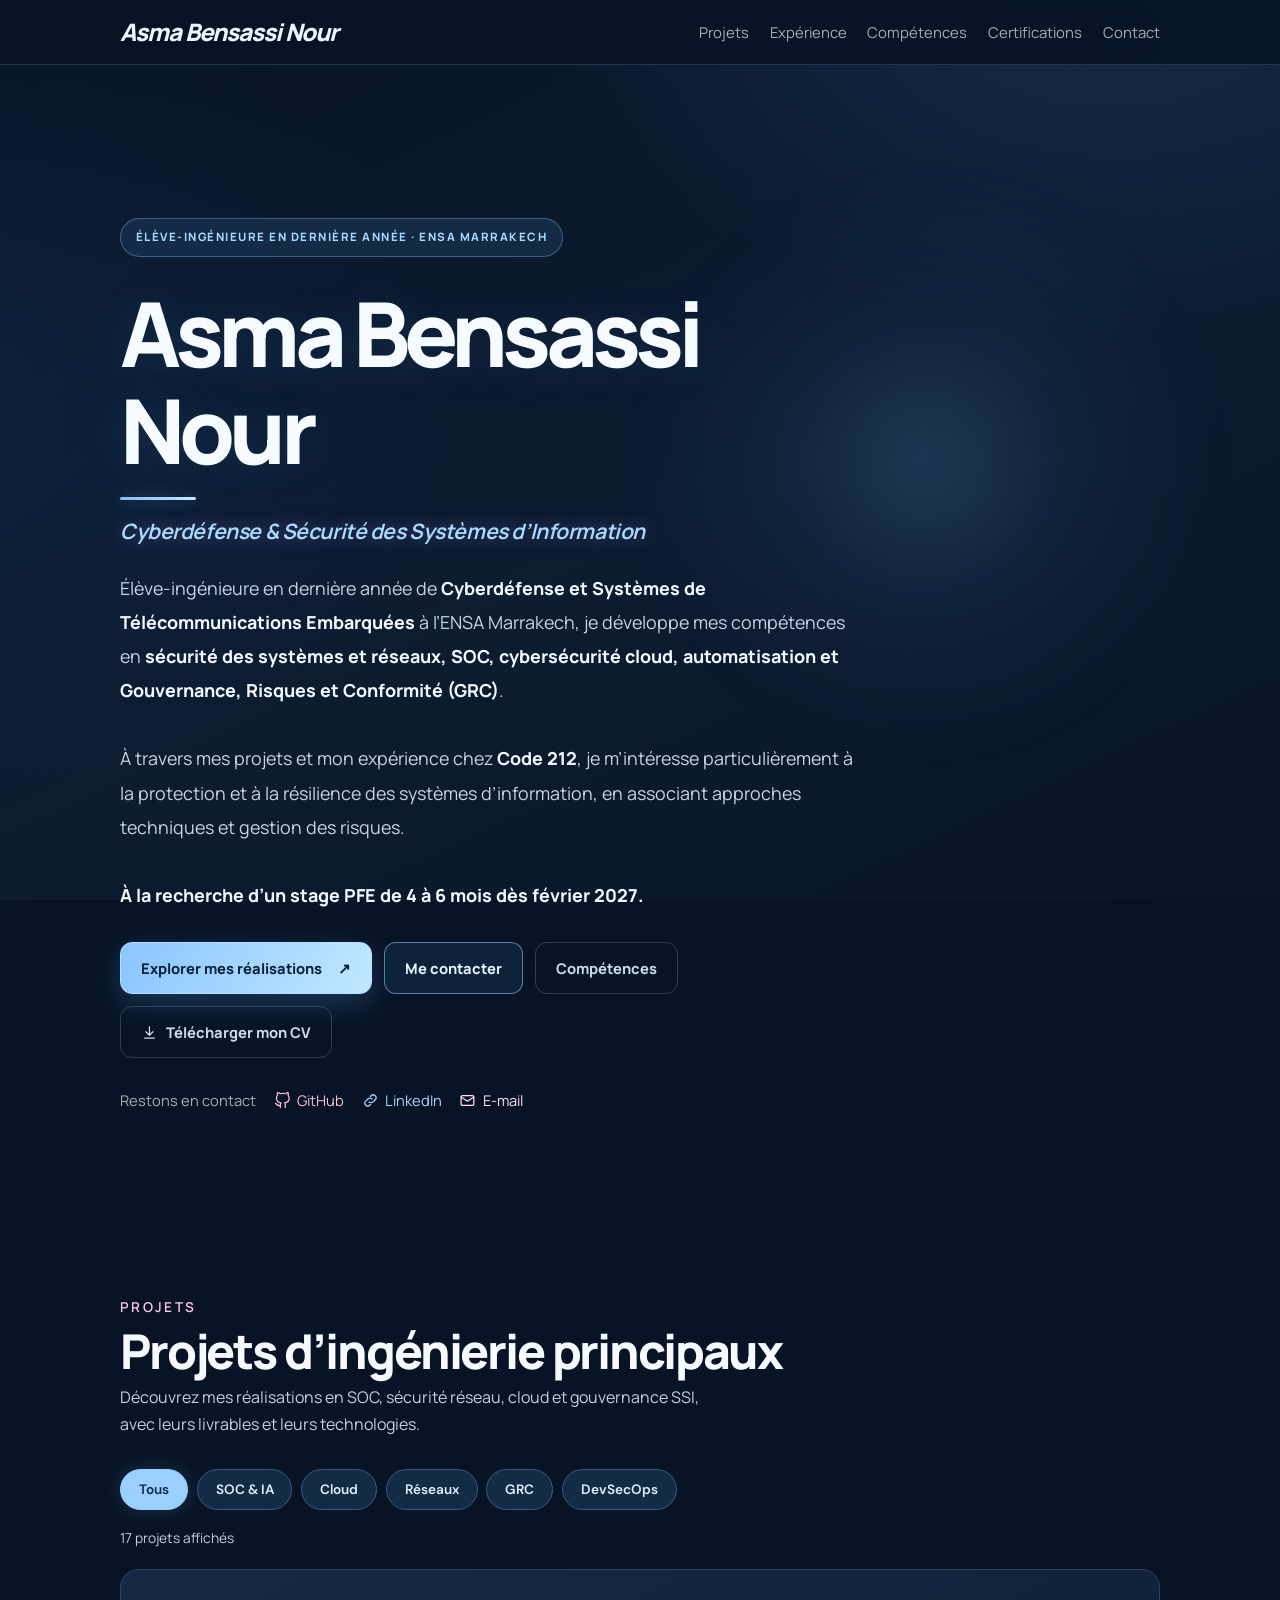
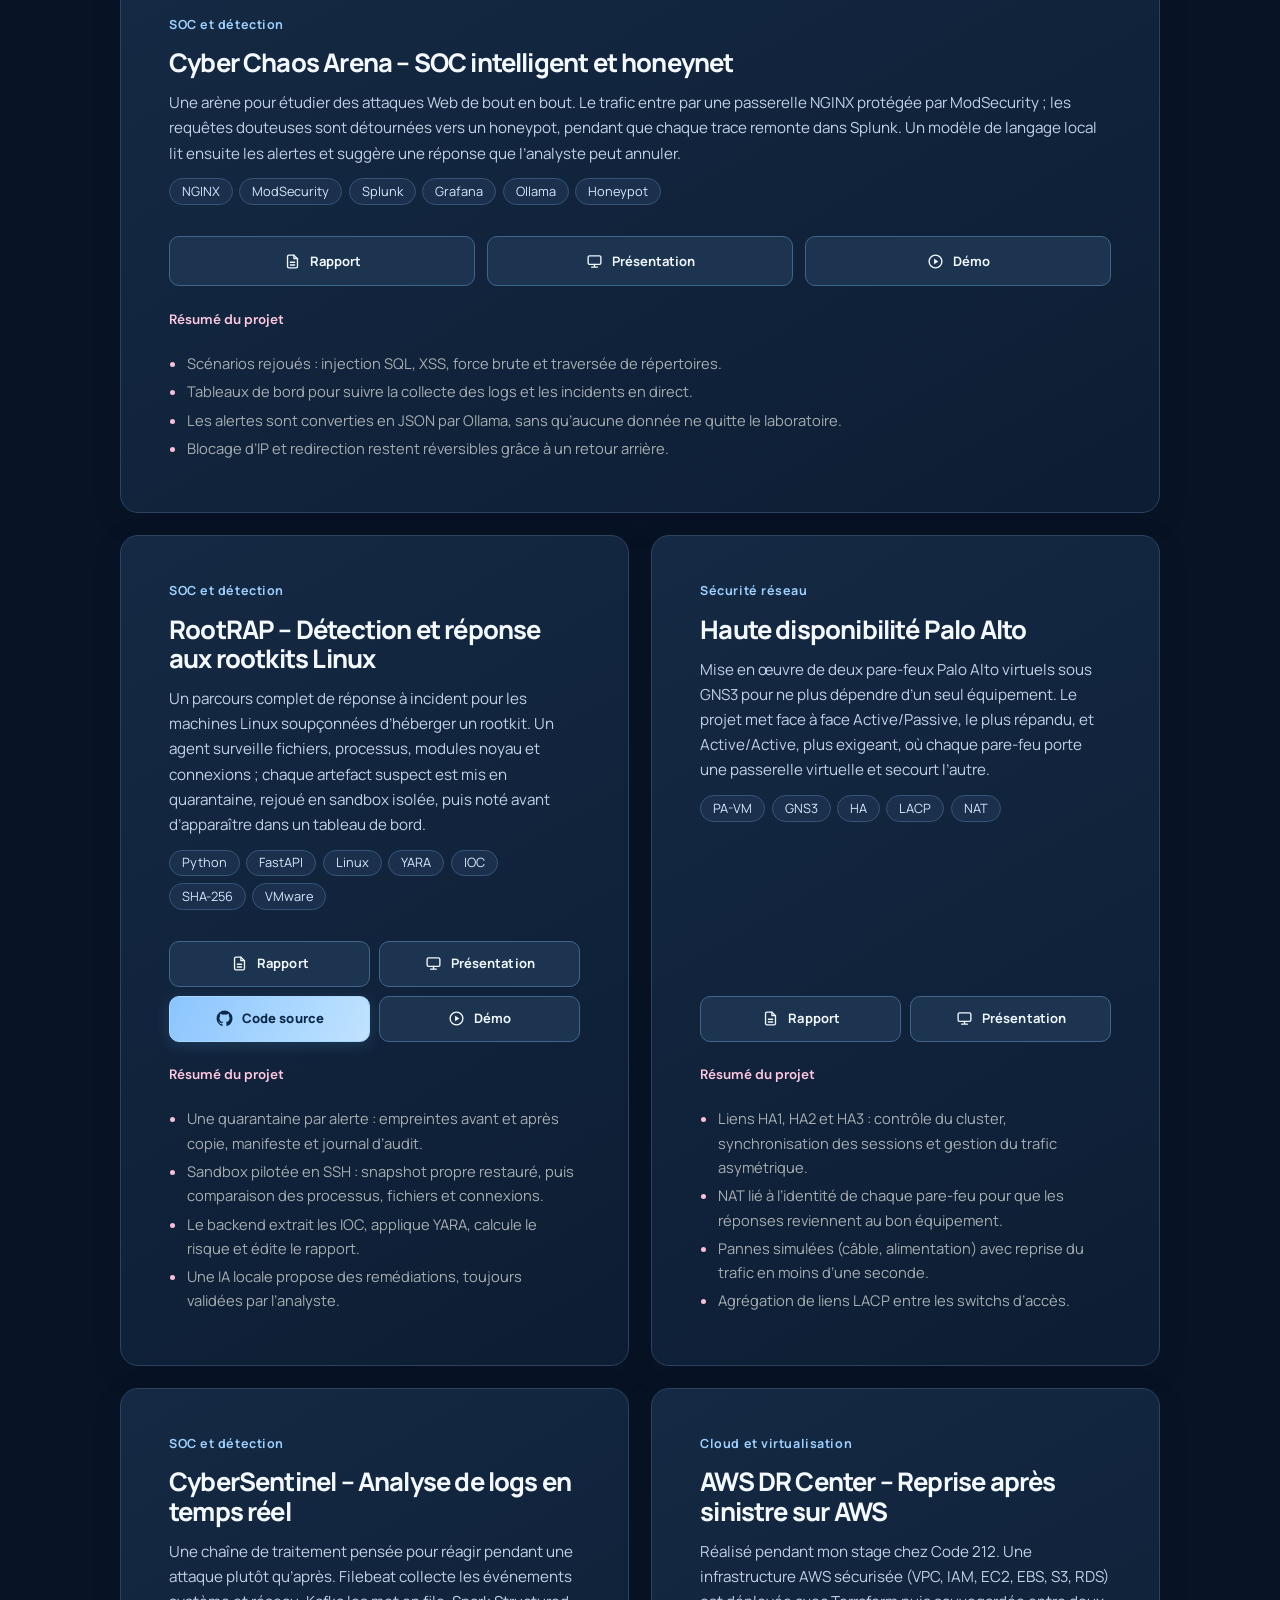
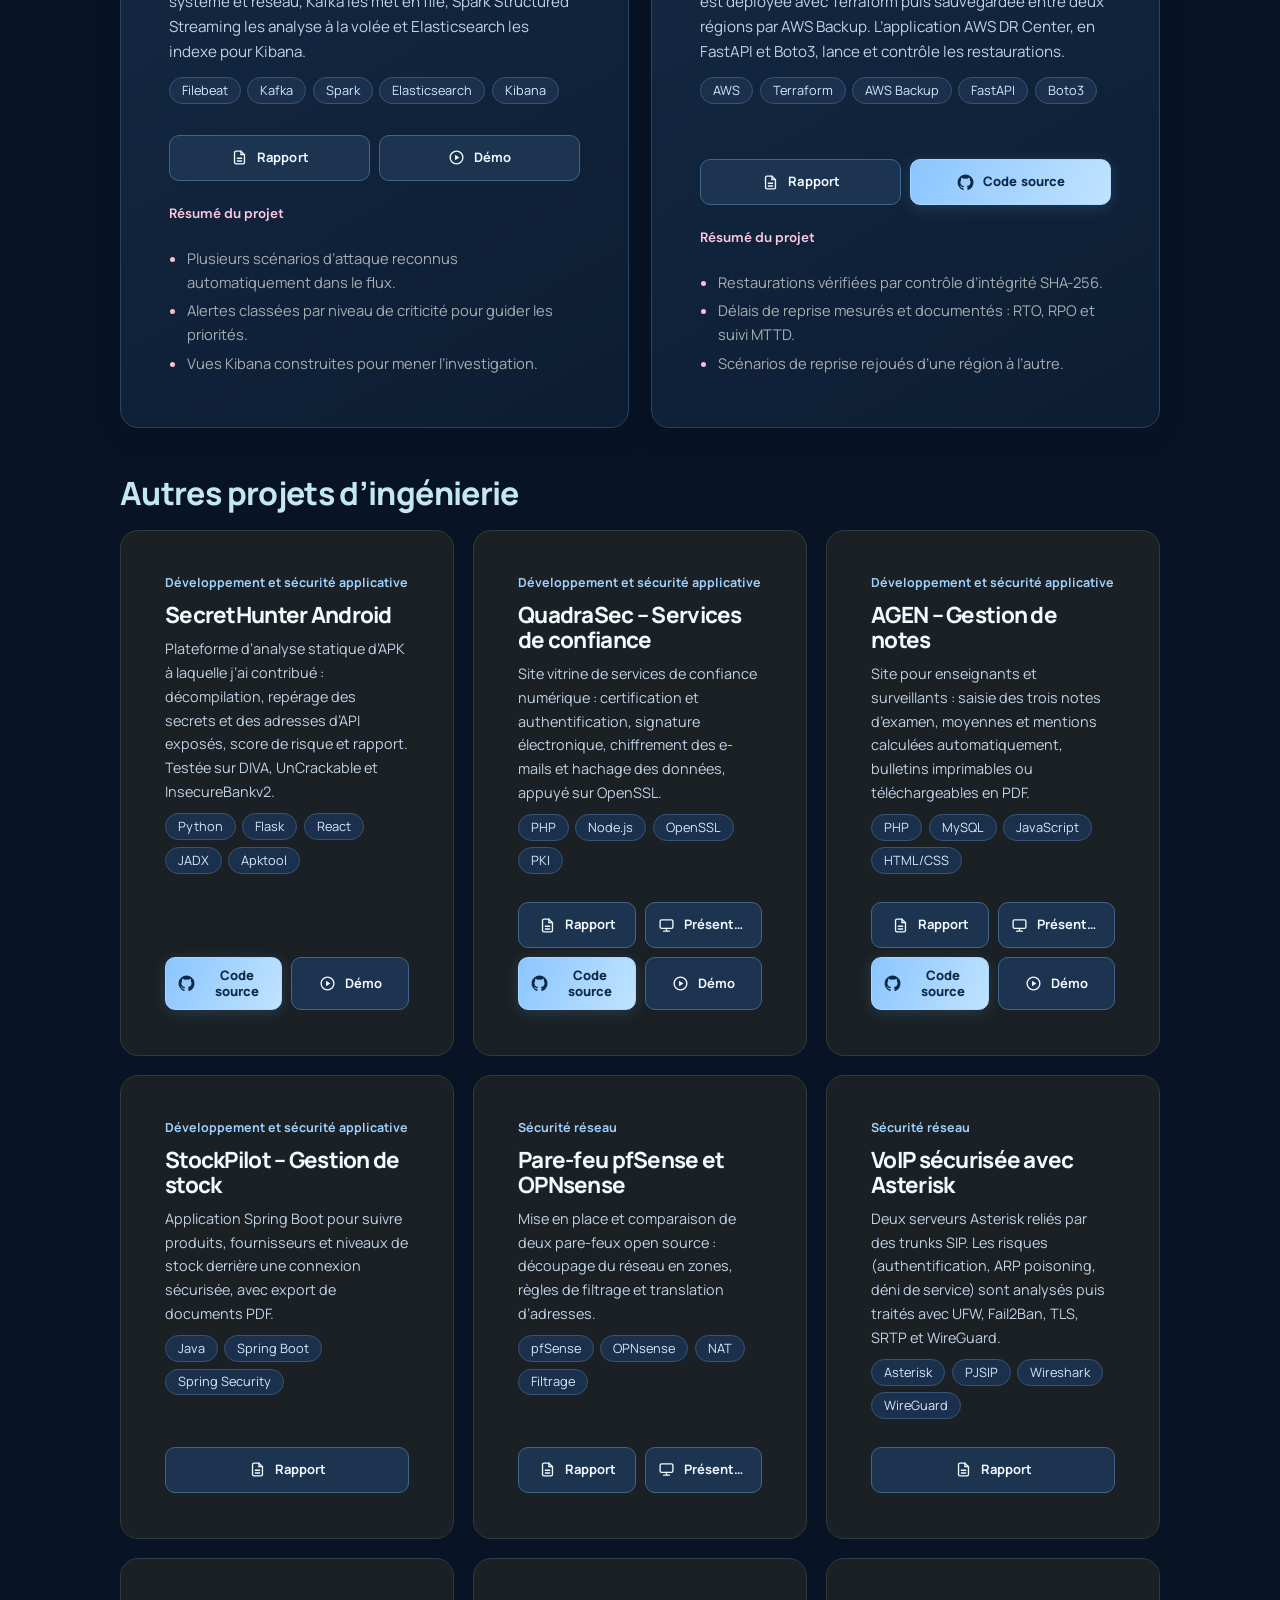
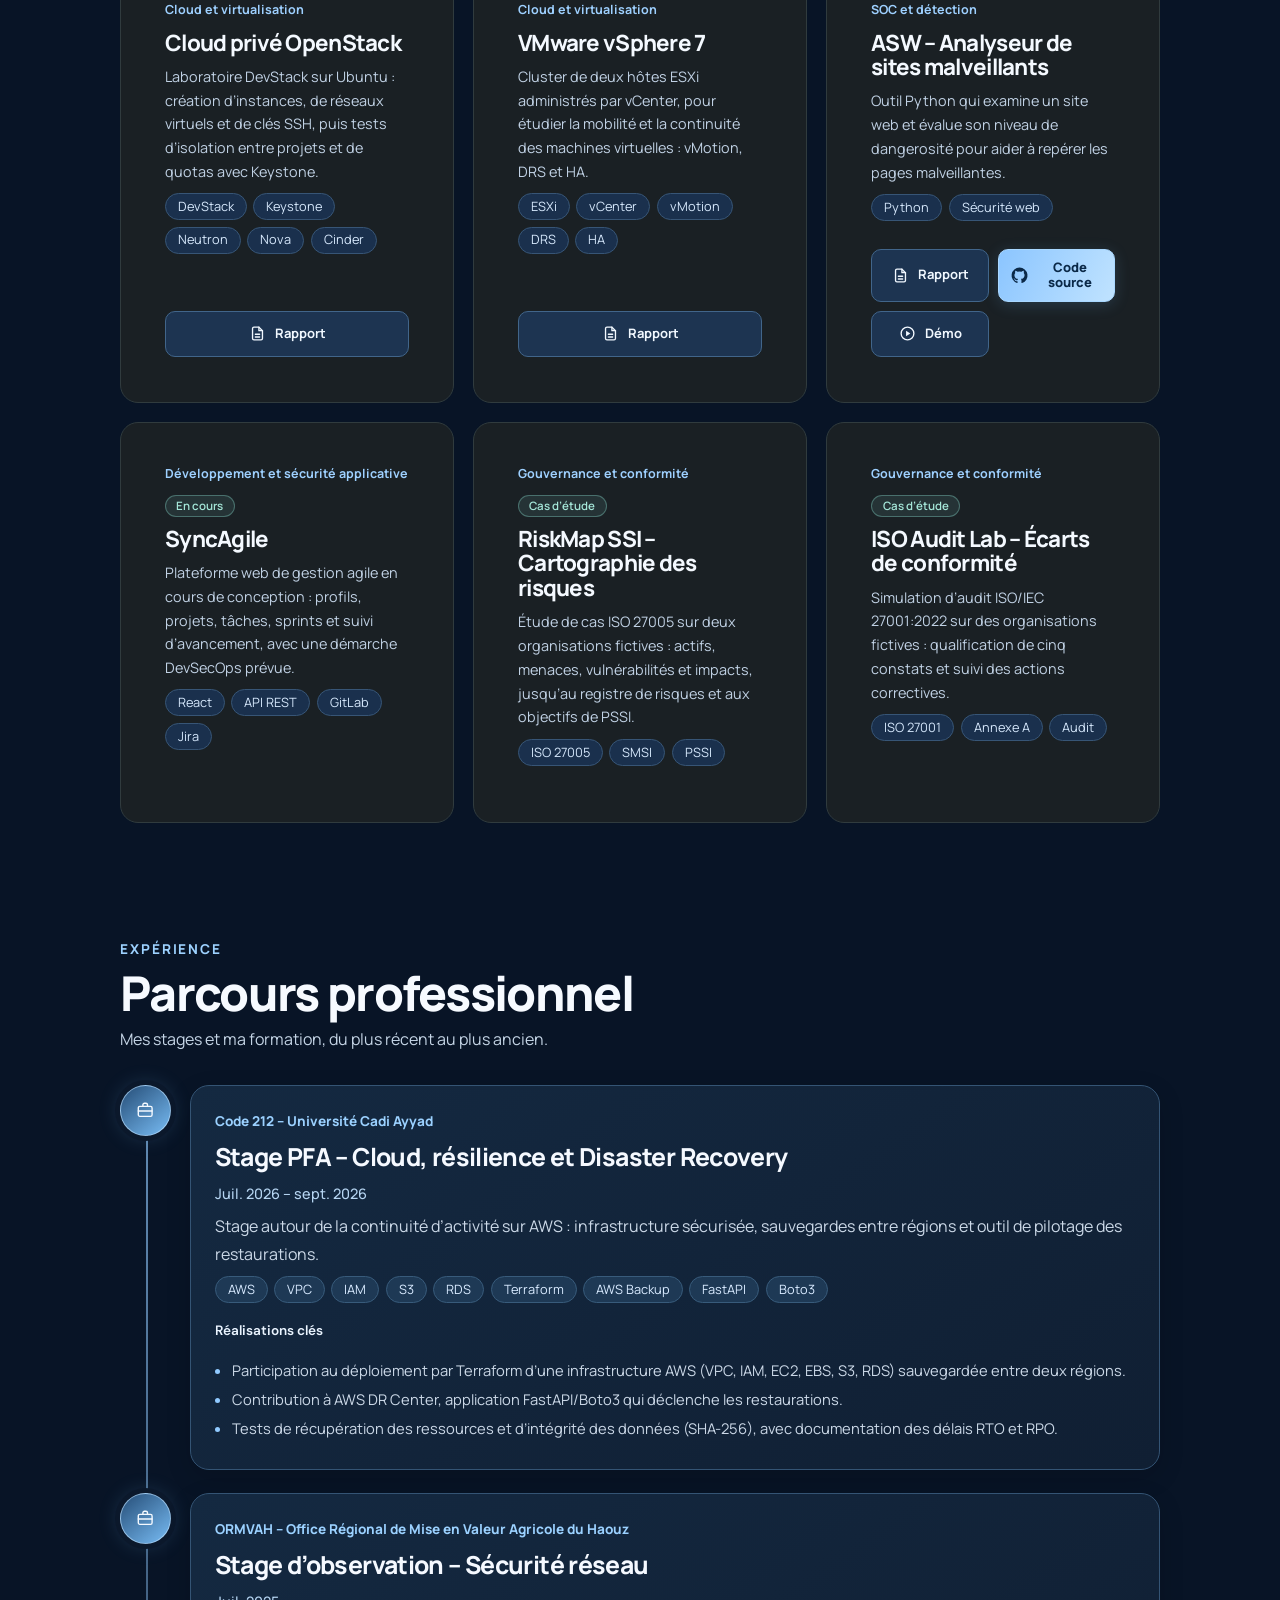
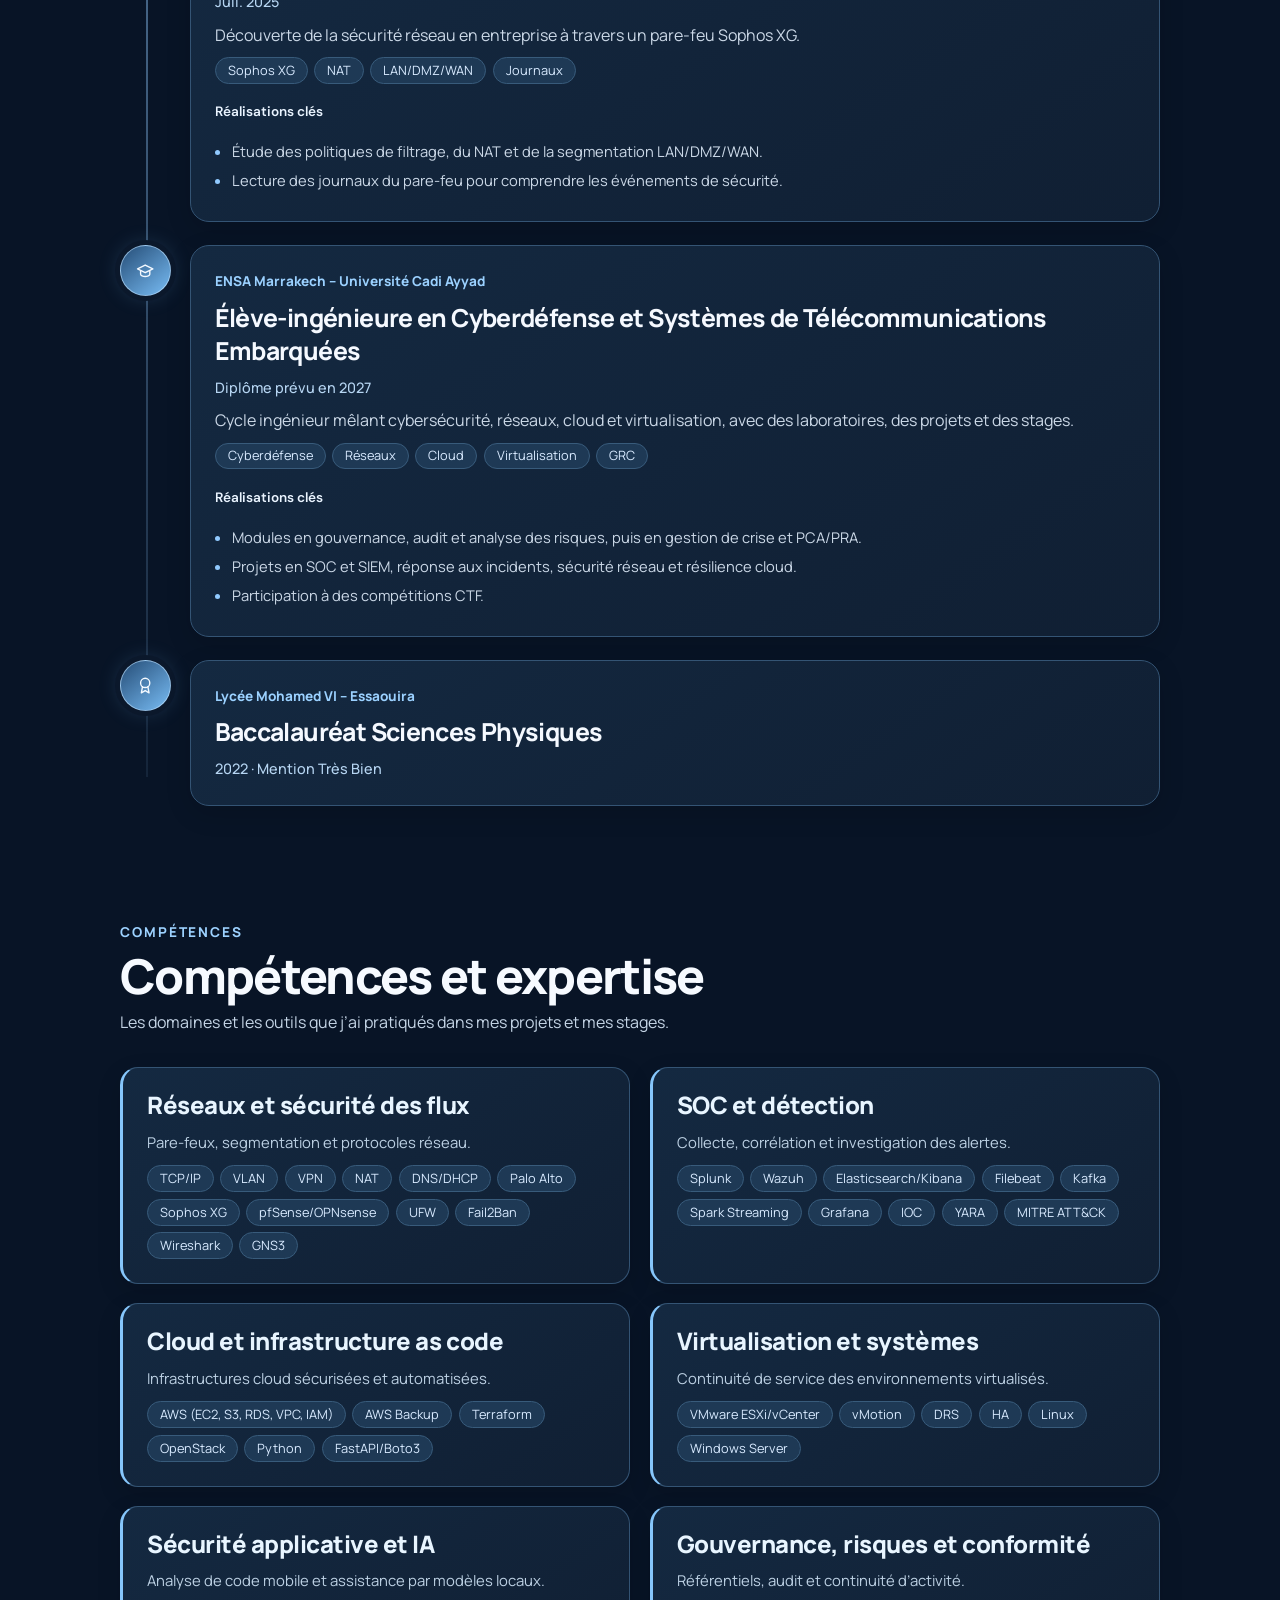
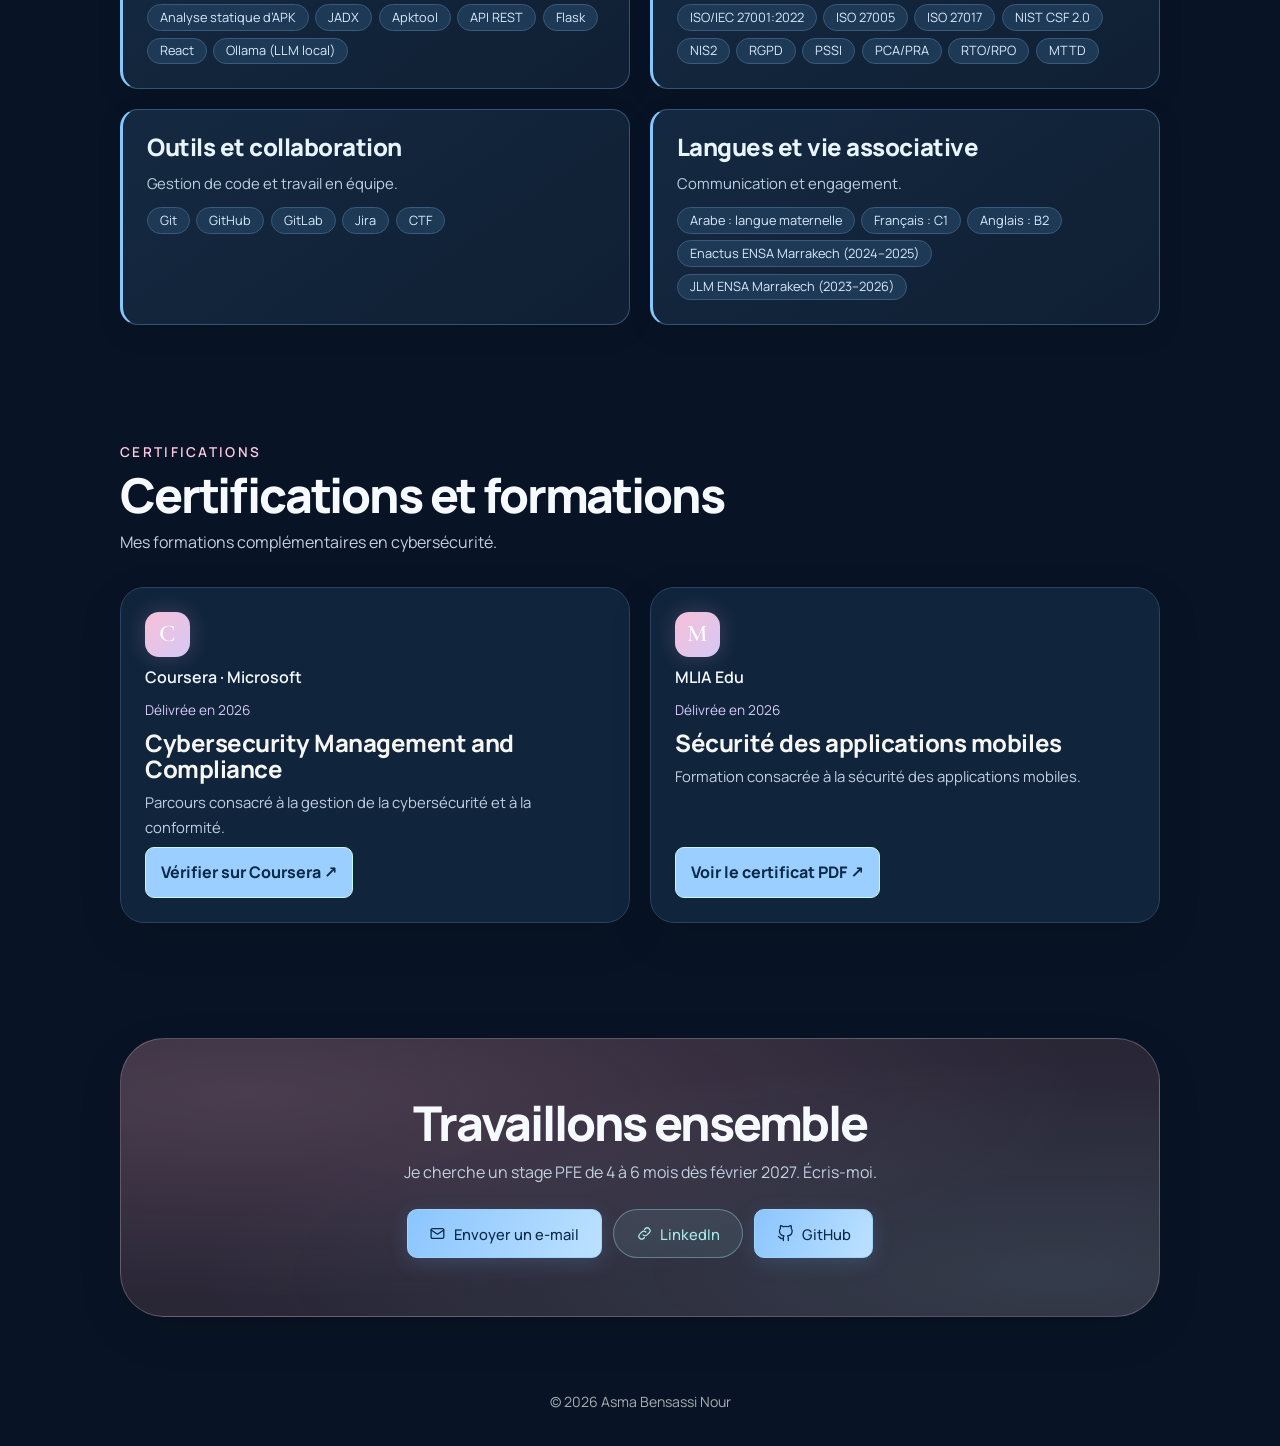
==== commit a3cf543a: "Add files via upload" ====
--- a/index.html
+++ b/index.html
@@ -634,9 +634,8 @@
 <p class="lead">Découvrez mes réalisations en SOC, sécurité réseau, cloud et gouvernance SSI, avec leurs livrables et leurs technologies.</p><div aria-label="Filtrer les projets" class="filter-bar" role="group"><button aria-pressed="true" class="filter-chip" data-filter="all" type="button">Tous</button><button aria-pressed="false" class="filter-chip" data-filter="soc" type="button">SOC &amp; IA</button><button aria-pressed="false" class="filter-chip" data-filter="cloud" type="button">Cloud</button><button aria-pressed="false" class="filter-chip" data-filter="network" type="button">Réseaux</button><button aria-pressed="false" class="filter-chip" data-filter="grc" type="button">GRC</button><button aria-pressed="false" class="filter-chip" data-filter="devsecops" type="button">DevSecOps</button></div><p aria-live="polite" class="project-count">17 projets affichés</p>
 <div class="feats"><article class="card feat wide" data-categories="soc" id="cyber-chaos-arena-card" style="--k:#8ce3d3"><div class="body"><span class="cat">SOC et détection</span><h3>Cyber Chaos Arena – SOC intelligent et honeynet</h3><p>Une arène pour étudier des attaques Web de bout en bout. Le trafic entre par une passerelle NGINX protégée par ModSecurity ; les requêtes douteuses sont détournées vers un honeypot, pendant que chaque trace remonte dans Splunk. Un modèle de langage local lit ensuite les alertes et suggère une réponse que l’analyste peut annuler.</p><ul class="tags"><li>NGINX</li><li>ModSecurity</li><li>Splunk</li><li>Grafana</li><li>Ollama</li><li>Honeypot</li></ul><div class="links" style="--action-cols:3"><a class="lk rap" href="projets/cyber-chaos-arena/rapport.pdf"><svg aria-hidden="true" class="i" viewbox="0 0 24 24"><path d="M14 3H7a2 2 0 00-2 2v14a2 2 0 002 2h10a2 2 0 002-2V8z"></path><path d="M14 3v5h5M9 13h6M9 17h6"></path></svg><span class="action-label">Rapport</span></a><a class="lk pres" href="projets/cyber-chaos-arena/presentation.pdf"><svg aria-hidden="true" class="i" viewbox="0 0 24 24"><rect height="12" rx="2" width="18" x="3" y="4"></rect><path d="M12 16v4M8 20h8"></path></svg><span class="action-label">Présentation</span></a>
 <!-- Pour ajouter la démo, retire les signes de commentaire et colle ton lien YouTube :
-<a class="lk demo" href="COLLE_LE_LIEN_YOUTUBE">Voir la démo</a> --><a class="lk demo" data-demo-src="projets/cyber-chaos-arena/demo.mp4" data-demo-title="Cyber Chaos Arena – SOC intelligent et honeynet" href="projets/cyber-chaos-arena/demo.mp4"><svg aria-hidden="true" class="i" viewbox="0 0 24 24"><circle cx="12" cy="12" r="9"></circle><path d="m10 8 6 4-6 4z"></path></svg><span class="action-label">Démo</span></a></div><h4>Résumé du projet</h4><ul class="sum"><li>Scénarios rejoués : injection SQL, XSS, force brute et traversée de répertoires.</li><li>Tableaux de bord pour suivre la collecte des logs et les incidents en direct.</li><li>Les alertes sont converties en JSON par Ollama, sans qu’aucune donnée ne quitte le laboratoire.</li><li>Blocage d’IP et redirection restent réversibles grâce à un retour arrière.</li></ul></div></article><article class="card feat" data-categories="soc" style="--k:#8ce3d3"><div class="body"><span class="cat">SOC et détection</span><h3>RootRAP – Détection et réponse aux rootkits Linux</h3><p>Un parcours complet de réponse à incident pour les machines Linux soupçonnées d’héberger un rootkit. Un agent surveille fichiers, processus, modules noyau et connexions ; chaque artefact suspect est mis en quarantaine, rejoué en sandbox isolée, puis noté avant d’apparaître dans un tableau de bord.</p><ul class="tags"><li>Python</li><li>FastAPI</li><li>Linux</li><li>YARA</li><li>IOC</li><li>SHA-256</li><li>VMware</li></ul><div class="links" style="--action-cols:3"><a class="lk rap" href="projets/rootrap/rapport.pdf"><svg aria-hidden="true" class="i" viewbox="0 0 24 24"><path d="M14 3H7a2 2 0 00-2 2v14a2 2 0 002 2h10a2 2 0 002-2V8z"></path><path d="M14 3v5h5M9 13h6M9 17h6"></path></svg><span class="action-label">Rapport</span></a><a class="lk pres" href="projets/rootrap/presentation.pdf"><svg aria-hidden="true" class="i" viewbox="0 0 24 24"><rect height="12" rx="2" width="18" x="3" y="4"></rect><path d="M12 16v4M8 20h8"></path></svg><span class="action-label">Présentation</span></a><a class="lk git" href="https://github.com/asmabn26/roottrap-ml" rel="noopener" target="_blank" title="Voir le code source sur GitHub"><svg aria-hidden="true" class="i" viewbox="0 0 24 24"><path d="M12 .8a11.2 11.2 0 0 0-3.54 21.83c.56.1.76-.24.76-.54v-2.08c-3.1.68-3.75-1.31-3.75-1.31-.5-1.29-1.24-1.64-1.24-1.64-1.01-.7.08-.69.08-.69 1.12.08 1.7 1.15 1.7 1.15.99 1.7 2.6 1.2 3.23.92.1-.72.39-1.2.7-1.47-2.48-.28-5.09-1.24-5.09-5.53 0-1.22.44-2.22 1.15-3-.12-.28-.5-1.42.11-2.96 0 0 .94-.3 3.08 1.15a10.7 10.7 0 0 1 5.6 0c2.14-1.45 3.08-1.15 3.08-1.15.61 1.54.23 2.68.11 2.96.72.78 1.15 1.78 1.15 3 0 4.3-2.61 5.25-5.1 5.52.4.35.75 1.03.75 2.08v3.08c0 .3.2.65.77.54A11.2 11.2 0 0 0 12 .8Z" fill="currentColor" stroke="none"></path></svg><span class="action-label">Code source</span></a>
-<!-- Pour ajouter la démo, retire les signes de commentaire et colle ton lien YouTube :
-<a class="lk demo" href="COLLE_LE_LIEN_YOUTUBE">Voir la démo</a> --></div><h4>Résumé du projet</h4><ul class="sum"><li>Une quarantaine par alerte : empreintes avant et après copie, manifeste et journal d’audit.</li><li>Sandbox pilotée en SSH : snapshot propre restauré, puis comparaison des processus, fichiers et connexions.</li><li>Le backend extrait les IOC, applique YARA, calcule le risque et édite le rapport.</li><li>Une IA locale propose des remédiations, toujours validées par l’analyste.</li></ul></div></article><article class="card feat" data-categories="network" style="--k:#8ce3d3"><div class="body"><span class="cat">Sécurité réseau</span><h3>Haute disponibilité Palo Alto</h3><p>Mise en œuvre de deux pare-feux Palo Alto virtuels sous GNS3 pour ne plus dépendre d’un seul équipement. Le projet met face à face Active/Passive, le plus répandu, et Active/Active, plus exigeant, où chaque pare-feu porte une passerelle virtuelle et secourt l’autre.</p><ul class="tags"><li>PA-VM</li><li>GNS3</li><li>HA</li><li>LACP</li><li>NAT</li></ul><div class="links" style="--action-cols:2"><a class="lk rap" href="projets/palo-alto-ha/rapport.pdf"><svg aria-hidden="true" class="i" viewbox="0 0 24 24"><path d="M14 3H7a2 2 0 00-2 2v14a2 2 0 002 2h10a2 2 0 002-2V8z"></path><path d="M14 3v5h5M9 13h6M9 17h6"></path></svg><span class="action-label">Rapport</span></a><a class="lk pres" href="projets/palo-alto-ha/presentation.pdf"><svg aria-hidden="true" class="i" viewbox="0 0 24 24"><rect height="12" rx="2" width="18" x="3" y="4"></rect><path d="M12 16v4M8 20h8"></path></svg><span class="action-label">Présentation</span></a></div><h4>Résumé du projet</h4><ul class="sum"><li>Liens HA1, HA2 et HA3 : contrôle du cluster, synchronisation des sessions et gestion du trafic asymétrique.</li><li>NAT lié à l’identité de chaque pare-feu pour que les réponses reviennent au bon équipement.</li><li>Pannes simulées (câble, alimentation) avec reprise du trafic en moins d’une seconde.</li><li>Agrégation de liens LACP entre les switchs d’accès.</li></ul></div></article><article class="card feat" data-categories="soc" style="--k:#8ce3d3"><div class="body"><span class="cat">SOC et détection</span><h3>CyberSentinel – Analyse de logs en temps réel</h3><p>Une chaîne de traitement pensée pour réagir pendant une attaque plutôt qu’après. Filebeat collecte les événements système et réseau, Kafka les met en file, Spark Structured Streaming les analyse à la volée et Elasticsearch les indexe pour Kibana.</p><ul class="tags"><li>Filebeat</li><li>Kafka</li><li>Spark</li><li>Elasticsearch</li><li>Kibana</li></ul><div class="links" style="--action-cols:2"><a class="lk rap" href="projets/cybersentinel/rapport.pdf"><svg aria-hidden="true" class="i" viewbox="0 0 24 24"><path d="M14 3H7a2 2 0 00-2 2v14a2 2 0 002 2h10a2 2 0 002-2V8z"></path><path d="M14 3v5h5M9 13h6M9 17h6"></path></svg><span class="action-label">Rapport</span></a>
+<a class="lk demo" href="COLLE_LE_LIEN_YOUTUBE">Voir la démo</a> --><a class="lk demo" data-demo-src="projets/cyber-chaos-arena/demo.mp4" data-demo-title="Cyber Chaos Arena – SOC intelligent et honeynet" href="projets/cyber-chaos-arena/demo.mp4"><svg aria-hidden="true" class="i" viewbox="0 0 24 24"><circle cx="12" cy="12" r="9"></circle><path d="m10 8 6 4-6 4z"></path></svg><span class="action-label">Démo</span></a></div><h4>Résumé du projet</h4><ul class="sum"><li>Scénarios rejoués : injection SQL, XSS, force brute et traversée de répertoires.</li><li>Tableaux de bord pour suivre la collecte des logs et les incidents en direct.</li><li>Les alertes sont converties en JSON par Ollama, sans qu’aucune donnée ne quitte le laboratoire.</li><li>Blocage d’IP et redirection restent réversibles grâce à un retour arrière.</li></ul></div></article><article class="card feat" data-categories="soc" style="--k:#8ce3d3"><div class="body"><span class="cat">SOC et détection</span><h3>RootRAP – Détection et réponse aux rootkits Linux</h3><p>Un parcours complet de réponse à incident pour les machines Linux soupçonnées d’héberger un rootkit. Un agent surveille fichiers, processus, modules noyau et connexions ; chaque artefact suspect est mis en quarantaine, rejoué en sandbox isolée, puis noté avant d’apparaître dans un tableau de bord.</p><ul class="tags"><li>Python</li><li>FastAPI</li><li>Linux</li><li>YARA</li><li>IOC</li><li>SHA-256</li><li>VMware</li></ul><div class="links" style="--action-cols:2"><a class="lk rap" href="projets/rootrap/rapport.pdf"><svg aria-hidden="true" class="i" viewbox="0 0 24 24"><path d="M14 3H7a2 2 0 00-2 2v14a2 2 0 002 2h10a2 2 0 002-2V8z"></path><path d="M14 3v5h5M9 13h6M9 17h6"></path></svg><span class="action-label">Rapport</span></a><a class="lk pres" href="projets/rootrap/presentation.pdf"><svg aria-hidden="true" class="i" viewbox="0 0 24 24"><rect height="12" rx="2" width="18" x="3" y="4"></rect><path d="M12 16v4M8 20h8"></path></svg><span class="action-label">Présentation</span></a><a class="lk git" href="https://github.com/asmabn26/roottrap-ml" rel="noopener" target="_blank" title="Voir le code source sur GitHub"><svg aria-hidden="true" class="i" viewbox="0 0 24 24"><path d="M12 .8a11.2 11.2 0 0 0-3.54 21.83c.56.1.76-.24.76-.54v-2.08c-3.1.68-3.75-1.31-3.75-1.31-.5-1.29-1.24-1.64-1.24-1.64-1.01-.7.08-.69.08-.69 1.12.08 1.7 1.15 1.7 1.15.99 1.7 2.6 1.2 3.23.92.1-.72.39-1.2.7-1.47-2.48-.28-5.09-1.24-5.09-5.53 0-1.22.44-2.22 1.15-3-.12-.28-.5-1.42.11-2.96 0 0 .94-.3 3.08 1.15a10.7 10.7 0 0 1 5.6 0c2.14-1.45 3.08-1.15 3.08-1.15.61 1.54.23 2.68.11 2.96.72.78 1.15 1.78 1.15 3 0 4.3-2.61 5.25-5.1 5.52.4.35.75 1.03.75 2.08v3.08c0 .3.2.65.77.54A11.2 11.2 0 0 0 12 .8Z" fill="currentColor" stroke="none"></path></svg><span class="action-label">Code source</span></a>
+<a class="lk demo" data-demo-src="projets/rootrap/demo.mp4" data-demo-title="RootRAP – Détection et réponse aux rootkits Linux" href="projets/rootrap/demo.mp4"><svg aria-hidden="true" class="i" viewBox="0 0 24 24"><circle cx="12" cy="12" r="9"></circle><path d="m10 8 6 4-6 4z"></path></svg><span class="action-label">Démo</span></a></div><h4>Résumé du projet</h4><ul class="sum"><li>Une quarantaine par alerte : empreintes avant et après copie, manifeste et journal d’audit.</li><li>Sandbox pilotée en SSH : snapshot propre restauré, puis comparaison des processus, fichiers et connexions.</li><li>Le backend extrait les IOC, applique YARA, calcule le risque et édite le rapport.</li><li>Une IA locale propose des remédiations, toujours validées par l’analyste.</li></ul></div></article><article class="card feat" data-categories="network" style="--k:#8ce3d3"><div class="body"><span class="cat">Sécurité réseau</span><h3>Haute disponibilité Palo Alto</h3><p>Mise en œuvre de deux pare-feux Palo Alto virtuels sous GNS3 pour ne plus dépendre d’un seul équipement. Le projet met face à face Active/Passive, le plus répandu, et Active/Active, plus exigeant, où chaque pare-feu porte une passerelle virtuelle et secourt l’autre.</p><ul class="tags"><li>PA-VM</li><li>GNS3</li><li>HA</li><li>LACP</li><li>NAT</li></ul><div class="links" style="--action-cols:2"><a class="lk rap" href="projets/palo-alto-ha/rapport.pdf"><svg aria-hidden="true" class="i" viewbox="0 0 24 24"><path d="M14 3H7a2 2 0 00-2 2v14a2 2 0 002 2h10a2 2 0 002-2V8z"></path><path d="M14 3v5h5M9 13h6M9 17h6"></path></svg><span class="action-label">Rapport</span></a><a class="lk pres" href="projets/palo-alto-ha/presentation.pdf"><svg aria-hidden="true" class="i" viewbox="0 0 24 24"><rect height="12" rx="2" width="18" x="3" y="4"></rect><path d="M12 16v4M8 20h8"></path></svg><span class="action-label">Présentation</span></a></div><h4>Résumé du projet</h4><ul class="sum"><li>Liens HA1, HA2 et HA3 : contrôle du cluster, synchronisation des sessions et gestion du trafic asymétrique.</li><li>NAT lié à l’identité de chaque pare-feu pour que les réponses reviennent au bon équipement.</li><li>Pannes simulées (câble, alimentation) avec reprise du trafic en moins d’une seconde.</li><li>Agrégation de liens LACP entre les switchs d’accès.</li></ul></div></article><article class="card feat" data-categories="soc" style="--k:#8ce3d3"><div class="body"><span class="cat">SOC et détection</span><h3>CyberSentinel – Analyse de logs en temps réel</h3><p>Une chaîne de traitement pensée pour réagir pendant une attaque plutôt qu’après. Filebeat collecte les événements système et réseau, Kafka les met en file, Spark Structured Streaming les analyse à la volée et Elasticsearch les indexe pour Kibana.</p><ul class="tags"><li>Filebeat</li><li>Kafka</li><li>Spark</li><li>Elasticsearch</li><li>Kibana</li></ul><div class="links" style="--action-cols:2"><a class="lk rap" href="projets/cybersentinel/rapport.pdf"><svg aria-hidden="true" class="i" viewbox="0 0 24 24"><path d="M14 3H7a2 2 0 00-2 2v14a2 2 0 002 2h10a2 2 0 002-2V8z"></path><path d="M14 3v5h5M9 13h6M9 17h6"></path></svg><span class="action-label">Rapport</span></a>
 <!-- Pour ajouter la démo, retire les signes de commentaire et colle ton lien YouTube :
 <a class="lk demo" href="COLLE_LE_LIEN_YOUTUBE">Voir la démo</a> --><a class="lk demo" data-demo-src="projets/cybersentinel/demo.mp4" data-demo-title="CyberSentinel – Analyse de logs en temps réel" href="projets/cybersentinel/demo.mp4"><svg aria-hidden="true" class="i" viewbox="0 0 24 24"><circle cx="12" cy="12" r="9"></circle><path d="m10 8 6 4-6 4z"></path></svg><span class="action-label">Démo</span></a></div><h4>Résumé du projet</h4><ul class="sum"><li>Plusieurs scénarios d’attaque reconnus automatiquement dans le flux.</li><li>Alertes classées par niveau de criticité pour guider les priorités.</li><li>Vues Kibana construites pour mener l’investigation.</li></ul></div></article><article class="card feat" data-categories="cloud" style="--k:#8ce3d3"><div class="body"><span class="cat">Cloud et virtualisation</span><h3>AWS DR Center – Reprise après sinistre sur AWS</h3><p>Réalisé pendant mon stage chez Code 212. Une infrastructure AWS sécurisée (VPC, IAM, EC2, EBS, S3, RDS) est déployée avec Terraform puis sauvegardée entre deux régions par AWS Backup. L’application AWS DR Center, en FastAPI et Boto3, lance et contrôle les restaurations.</p><ul class="tags"><li>AWS</li><li>Terraform</li><li>AWS Backup</li><li>FastAPI</li><li>Boto3</li></ul><div class="links" style="--action-cols:2"><a class="lk rap" href="projets/aws-dr-center/rapport.pdf"><svg aria-hidden="true" class="i" viewbox="0 0 24 24"><path d="M14 3H7a2 2 0 00-2 2v14a2 2 0 002 2h10a2 2 0 002-2V8z"></path><path d="M14 3v5h5M9 13h6M9 17h6"></path></svg><span class="action-label">Rapport</span></a><a class="lk git" href="https://github.com/asmabn26/aws-dr-center" rel="noopener noreferrer" target="_blank" title="Voir le code source sur GitHub"><svg aria-hidden="true" class="i" viewbox="0 0 24 24"><path d="M12 .8a11.2 11.2 0 0 0-3.54 21.83c.56.1.76-.24.76-.54v-2.08c-3.1.68-3.75-1.31-3.75-1.31-.5-1.29-1.24-1.64-1.24-1.64-1.01-.7.08-.69.08-.69 1.12.08 1.7 1.15 1.7 1.15.99 1.7 2.6 1.2 3.23.92.1-.72.39-1.2.7-1.47-2.48-.28-5.09-1.24-5.09-5.53 0-1.22.44-2.22 1.15-3-.12-.28-.5-1.42.11-2.96 0 0 .94-.3 3.08 1.15a10.7 10.7 0 0 1 5.6 0c2.14-1.45 3.08-1.15 3.08-1.15.61 1.54.23 2.68.11 2.96.72.78 1.15 1.78 1.15 3 0 4.3-2.61 5.25-5.1 5.52.4.35.75 1.03.75 2.08v3.08c0 .3.2.65.77.54A11.2 11.2 0 0 0 12 .8Z" fill="currentColor" stroke="none"></path></svg><span class="action-label">Code source</span></a></div><h4>Résumé du projet</h4><ul class="sum"><li>Restaurations vérifiées par contrôle d’intégrité SHA-256.</li><li>Délais de reprise mesurés et documentés : RTO, RPO et suivi MTTD.</li><li>Scénarios de reprise rejoués d’une région à l’autre.</li></ul></div></article></div>
 <h3 class="sub">Autres projets d’ingénierie</h3>
